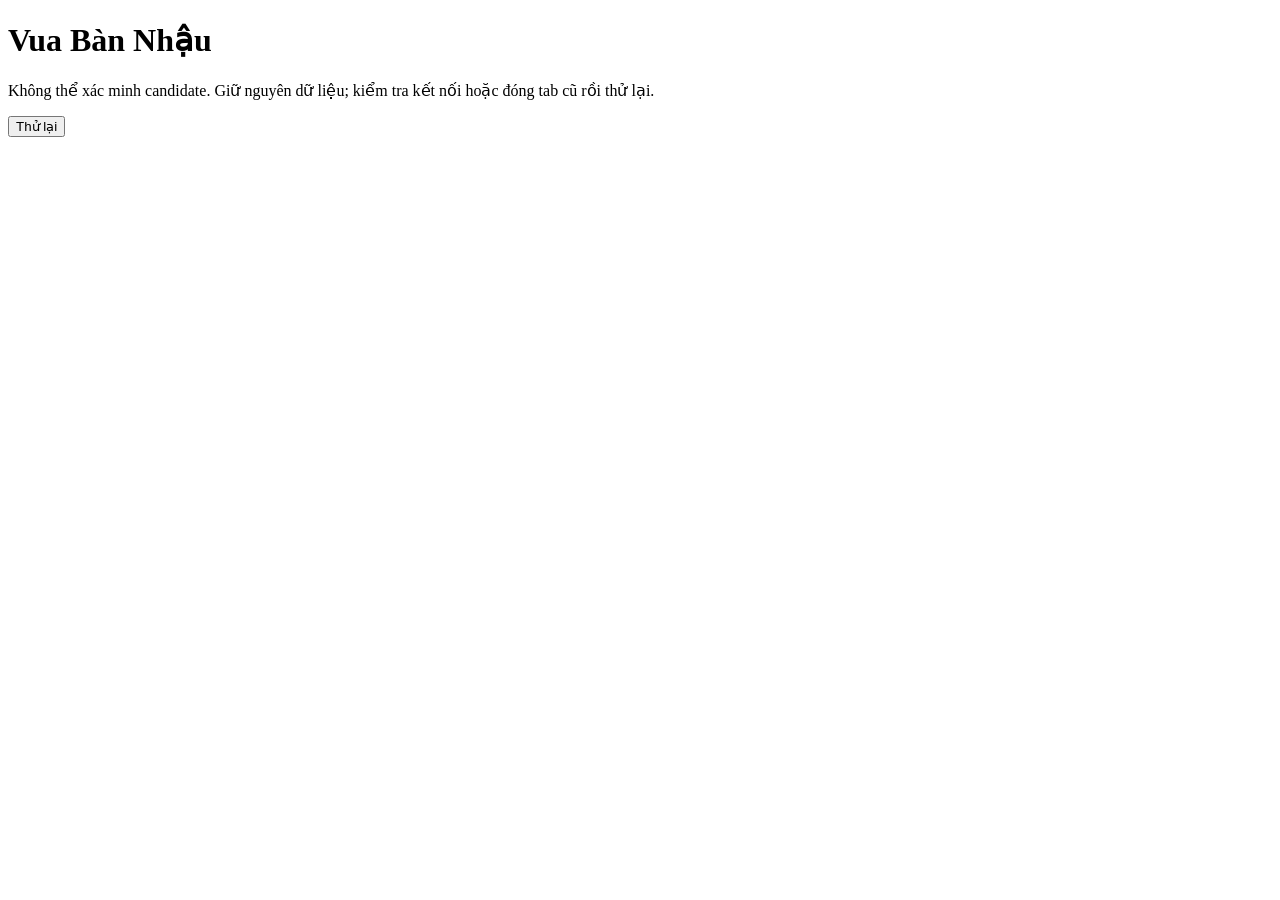
==== index.html @ a5f968cc "G3: verified isolated PWA QA preview (not stable)" ====
<!doctype html>
<html lang="vi"><head><meta charset="utf-8"><meta name="viewport" content="width=device-width, initial-scale=1"><title>Vua Bàn Nhậu — xác minh</title><link rel="icon" href="[data-uri]" type="image/svg+xml"></head>
<body><main><h1>Vua Bàn Nhậu</h1><p id="g17-status" role="status" aria-live="polite">Đang xác minh bản ứng dụng…</p><button id="g17-recover" type="button" hidden>Chuyển sang bản dự phòng đã xác minh</button><button id="g17-retry" type="button" hidden>Thử lại</button></main>
<script>
(function () {
  'use strict';
  const REVISION = "5fee2d94af926f47b77223e1aa054dde1a5ebb7bbf7aeee0ca7ecbfa71ac7e55";
  const MANIFEST_SHA = "7aa0af14562517a08da804b8145dbba6759316a2dd03d752f603882ada5ce8b7";
  const BUILD_MODE = "ISOLATED_CANDIDATE";
  const BUILD_LABEL = "ISOLATED CANDIDATE — NOT RELEASE APPROVED";
  const BUILD_IDENTITY_SHA = "3f05d32ba831fc6decf8f919c144cb44590b0c54398d6739876765a9290d9770";
  const SOURCE_LABEL = 'UNFROZEN DEVELOPMENT FIXTURE — NOT RELEASE SOURCE';
  const status = document.getElementById('g17-status');
  const retry = document.getElementById('g17-retry');
  const recover = document.getElementById('g17-recover');
  const recoveryMode = new URL(location.href).searchParams.get('g17') === 'recover';
  function hex(buffer) { return Array.from(new Uint8Array(buffer), x => x.toString(16).padStart(2, '0')).join(''); }
  async function bounded(promise, ms, label) {
    let timer;
    try { return await Promise.race([promise, new Promise((_, reject) => { timer = setTimeout(() => reject(new Error(label || 'timeout')), ms); })]); }
    finally { clearTimeout(timer); }
  }
  function ask(worker, data) {
    return bounded(new Promise((resolve, reject) => {
      const channel = new MessageChannel();
      const timer = setTimeout(() => { channel.port1.close(); reject(new Error('worker protocol timeout')); }, 2500);
      channel.port1.onmessage = event => { clearTimeout(timer); channel.port1.close(); resolve(event.data); };
      try { worker.postMessage(data, [channel.port2]); }
      catch (error) { clearTimeout(timer); channel.port1.close(); reject(error); }
    }), 3000, 'worker protocol timeout');
  }
  function identityPayload(sourceWitness) {
    return { schema: 1, mode: BUILD_MODE, label: BUILD_LABEL, sourceWitness, releaseApproved: false };
  }
  async function verifyManifest() {
    const response = await bounded(fetch('/m/' + REVISION + '.json', { cache: 'no-store' }), 8000, 'manifest timeout');
    if (!response.ok || response.headers.get('content-type')?.split(';')[0].trim() !== 'application/json') throw new Error('manifest unavailable or wrong MIME');
    const bytes = await response.arrayBuffer();
    if (hex(await crypto.subtle.digest('SHA-256', bytes)) !== MANIFEST_SHA) throw new Error('manifest hash mismatch');
    const manifest = JSON.parse(new TextDecoder().decode(bytes));
    if (manifest.schema !== 1 || manifest.revision !== REVISION || manifest.sourceStatus !== SOURCE_LABEL ||
        manifest.buildMode !== BUILD_MODE || manifest.buildIdentitySha256 !== BUILD_IDENTITY_SHA ||
        manifest.buildIdentity?.schema !== 1 || manifest.buildIdentity?.mode !== BUILD_MODE ||
        manifest.buildIdentity?.label !== BUILD_LABEL || manifest.buildIdentity?.sourceWitness !== manifest.sourceWitness ||
        manifest.buildIdentity?.releaseApproved !== false || manifest.buildIdentity?.sha256 !== BUILD_IDENTITY_SHA ||
        !/^[0-9a-f]{64}$/.test(manifest.sourceWitness || '') || manifest.releaseApproved !== false) throw new Error('manifest build identity mismatch');
    const identityBytes = new TextEncoder().encode(JSON.stringify(identityPayload(manifest.sourceWitness)) + '\n');
    if (hex(await crypto.subtle.digest('SHA-256', identityBytes)) !== BUILD_IDENTITY_SHA) throw new Error('build identity witness mismatch');
    return manifest;
  }
  function matches(reply, expectedStatus) {
    return reply?.schema === 1 && reply.status === expectedStatus && reply.revision === REVISION &&
      reply.manifestSha256 === MANIFEST_SHA && reply.buildMode === BUILD_MODE &&
      reply.buildIdentitySha256 === BUILD_IDENTITY_SHA;
  }
  function hasIdentityEnvelope(reply) {
    return reply?.schema === 1 && /^[0-9a-f]{64}$/.test(reply.revision || '') &&
      /^[0-9a-f]{64}$/.test(reply.manifestSha256 || '') &&
      ['DEVELOPMENT_FIXTURE', 'ISOLATED_CANDIDATE'].includes(reply.buildMode) &&
      /^[0-9a-f]{64}$/.test(reply.buildIdentitySha256 || '') && ['ACTIVE', 'WAITING'].includes(reply.status);
  }
  function waitingState(message) {
    status.textContent = message;
    status.dataset.state = 'WAITING';
    retry.hidden = false;
  }
  function blockedState(state, message) {
    status.textContent = message;
    status.dataset.state = state;
    retry.hidden = false;
  }
  async function waitForController(ms) {
    if (navigator.serviceWorker.controller) return navigator.serviceWorker.controller;
    await bounded(new Promise(resolve => navigator.serviceWorker.addEventListener('controllerchange', resolve, { once: true })), ms, 'controller unavailable');
    return navigator.serviceWorker.controller;
  }
  async function waitForInstall(registration) {
    let worker = registration.installing;
    if (!worker) return;
    await bounded(new Promise((resolve, reject) => {
      const changed = () => {
        if (worker.state === 'installed' || worker.state === 'activated' || worker.state === 'redundant') {
          worker.removeEventListener('statechange', changed);
          resolve();
        }
      };
      worker.addEventListener('statechange', changed);
      changed();
    }), 12000, 'worker install timeout');
  }
  async function run() {
    retry.hidden = true;
    recover.hidden = true;
    status.dataset.state = 'VERIFYING';
    status.textContent = 'Đang xác minh bản ứng dụng…';
    try {
      if (!navigator.serviceWorker || !crypto.subtle) throw new Error('secure browser features unavailable');
      const manifest = await verifyManifest();
      const registration = await bounded(navigator.serviceWorker.register('/sw.js', { scope: '/' }), 10000, 'registration timeout');
      try { await bounded(registration.update(), 10000, 'update check timeout'); }
      catch (_) { /* An already-active exact witness may remain usable offline. */ }
      await waitForInstall(registration);

      const waiting = registration.waiting;
      if (waiting) {
        let proposed;
        try { proposed = await ask(waiting, { g17: 'identity' }); }
        catch (_) { blockedState('UNKNOWN_WAITING_WORKER', 'Có worker đang chờ nhưng không xác minh được danh tính. Không tải trò chơi; hãy đóng các tab cũ rồi thử lại.'); return; }
        const stillWaiting = matches(proposed, 'WAITING');
        if (!stillWaiting && !matches(proposed, 'ACTIVE')) {
          if (hasIdentityEnvelope(proposed)) {
            waitingState('Có worker cập nhật đang chờ nhưng tab này chưa có witness để xác minh revision đó. Không tải nội dung mới; hãy đóng các tab cũ và mở lại sau khi trình duyệt hoàn tất vòng đời worker.');
            status.dataset.controller = 'other-revision-not-attested';
          } else {
            blockedState('UNTRUSTED_WAITING_WORKER', 'Worker đang chờ không cung cấp danh tính hợp lệ. Không tải trò chơi.');
          }
          return;
        }
        if (stillWaiting) {
          const controller = navigator.serviceWorker.controller;
          if (controller) {
            let active = null;
            try { active = await ask(controller, { g17: 'identity' }); } catch (_) { /* legacy/unknown controller */ }
            if (!matches(active, 'ACTIVE')) {
              waitingState('Bản ứng dụng đã xác minh đang chờ. Worker cũ hoặc chưa rõ danh tính vẫn điều khiển tab; hãy đóng tất cả tab Vua Bàn Nhậu rồi mở lại. Không tự chuyển phiên bản.');
              status.dataset.controller = active?.schema === 1 ? 'other-verified-revision' : 'legacy-or-unknown';
              return;
            }
          } else {
            waitingState('Bản đã xác minh đang chờ kích hoạt. Hãy đóng tab ứng dụng khác rồi mở lại; candidate không tự chiếm quyền điều khiển.');
            status.dataset.controller = 'none';
            return;
          }
        }
      }

      let controller = navigator.serviceWorker.controller;
      if (!controller) controller = await waitForController(12000);
      if (!controller) {
        const latest = await bounded(navigator.serviceWorker.getRegistration('/'), 3000, 'registration lookup timeout');
        if (latest?.waiting) waitingState('Candidate đang chờ browser lifecycle. Đóng tab ứng dụng khác rồi mở lại; không có forced activation.');
        else blockedState('NO_CONTROLLER', 'Chưa có worker điều khiển tab. Không tải trò chơi; thử lại sau khi kết nối ổn định.');
        return;
      }
      let active;
      try { active = await ask(controller, { g17: 'identity' }); }
      catch (_) {
        blockedState('LEGACY_OR_UNKNOWN_CONTROLLER', 'Worker hiện tại không cung cấp danh tính G17 hợp lệ. Không tải trò chơi. Hãy đóng các tab ứng dụng cũ rồi mở lại; nếu trạng thái còn lặp lại, cần phương án chuyển tiếp được duyệt riêng.');
        return;
      }
      if (!matches(active, 'ACTIVE')) {
        if (active?.schema === 1 && /^[0-9a-f]{64}$/.test(active.revision || '')) {
          blockedState('OTHER_VERIFIED_REVISION', 'Một revision G17 khác đang hoạt động. Không tự chuyển hoặc reload để tránh trộn tài nguyên.');
        } else {
          blockedState('LEGACY_OR_UNKNOWN_CONTROLLER', 'Worker hiện tại không được xác minh. Không tải trò chơi và không thay đổi dữ liệu.');
        }
        return;
      }
      if (recoveryMode) {
        const witness = await ask(controller, { g17: 'verify-recovery' });
        if (witness?.status !== 'VERIFIED_RECOVERY' || !/^[0-9a-f]{64}$/.test(witness.revision || '') || !/^[0-9a-f]{64}$/.test(witness.manifestSha256 || '')) throw new Error('verified previous revision unavailable');
        status.textContent = 'Bản hiện tại cần kiểm tra. Bản dự phòng đã xác minh sẵn sàng; chỉ chuyển khi bạn chọn.';
        status.dataset.state = 'RECOVERY_READY';
        recover.hidden = false;
        recover.onclick = async () => {
          const fresh = await ask(navigator.serviceWorker.controller, { g17: 'verify-recovery', revision: witness.revision });
          if (fresh?.status !== 'VERIFIED_RECOVERY' || fresh.revision !== witness.revision || fresh.manifestSha256 !== witness.manifestSha256) { status.textContent = 'Bản dự phòng không còn hợp lệ.'; recover.hidden = true; return; }
          sessionStorage.setItem('g17-verified:' + fresh.revision, fresh.manifestSha256);
          sessionStorage.setItem('g17-build-mode:' + fresh.revision, fresh.buildMode);
          sessionStorage.setItem('g17-build-identity:' + fresh.revision, fresh.buildIdentitySha256);
          sessionStorage.setItem('g17-recovery:' + fresh.revision, fresh.manifestSha256);
          location.assign('/r/' + fresh.revision + '/index.html');
        };
        return;
      }
      sessionStorage.setItem('g17-verified:' + REVISION, MANIFEST_SHA);
      sessionStorage.setItem('g17-build-mode:' + REVISION, BUILD_MODE);
      sessionStorage.setItem('g17-build-identity:' + REVISION, BUILD_IDENTITY_SHA);
      location.replace('/r/' + REVISION + '/index.html');
    } catch (error) {
      blockedState('BLOCKED', 'Không thể xác minh candidate. Giữ nguyên dữ liệu; kiểm tra kết nối hoặc đóng tab cũ rồi thử lại.');
      status.dataset.error = String(error.message || error);
    }
  }
  retry.addEventListener('click', run);
  run();
}());
</script></body></html>
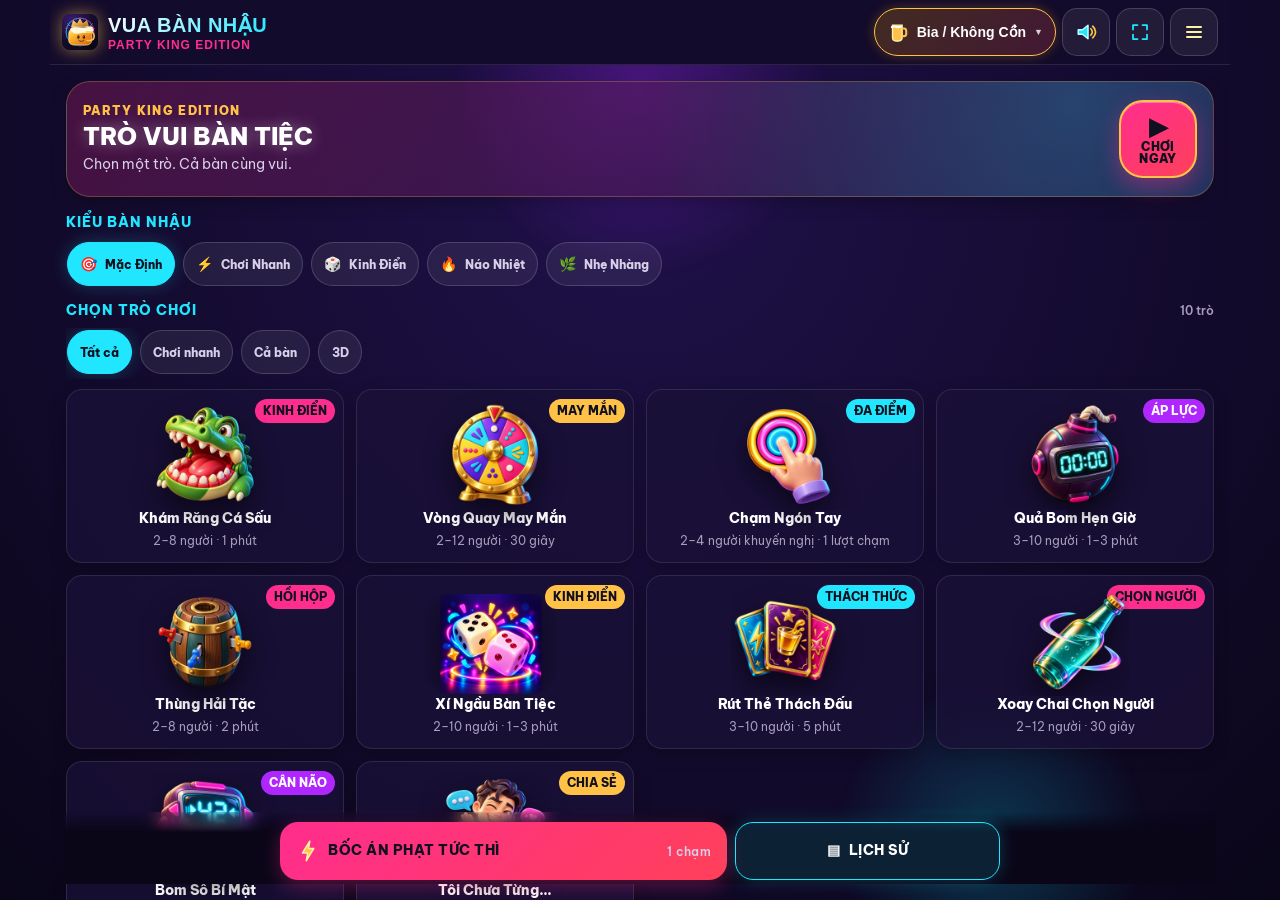
==== commit b3c93554: "Preview: canonical 78-file playable PWA, not stable" ====
--- a/index.html
+++ b/index.html
@@ -1,188 +1,873 @@
-<!doctype html>
-<html lang="vi"><head><meta charset="utf-8"><meta name="viewport" content="width=device-width, initial-scale=1"><title>Vua Bàn Nhậu — xác minh</title><link rel="icon" href="[data-uri]" type="image/svg+xml"></head>
-<body><main><h1>Vua Bàn Nhậu</h1><p id="g17-status" role="status" aria-live="polite">Đang xác minh bản ứng dụng…</p><button id="g17-recover" type="button" hidden>Chuyển sang bản dự phòng đã xác minh</button><button id="g17-retry" type="button" hidden>Thử lại</button></main>
-<script>
-(function () {
-  'use strict';
-  const REVISION = "5fee2d94af926f47b77223e1aa054dde1a5ebb7bbf7aeee0ca7ecbfa71ac7e55";
-  const MANIFEST_SHA = "7aa0af14562517a08da804b8145dbba6759316a2dd03d752f603882ada5ce8b7";
-  const BUILD_MODE = "ISOLATED_CANDIDATE";
-  const BUILD_LABEL = "ISOLATED CANDIDATE — NOT RELEASE APPROVED";
-  const BUILD_IDENTITY_SHA = "3f05d32ba831fc6decf8f919c144cb44590b0c54398d6739876765a9290d9770";
-  const SOURCE_LABEL = 'UNFROZEN DEVELOPMENT FIXTURE — NOT RELEASE SOURCE';
-  const status = document.getElementById('g17-status');
-  const retry = document.getElementById('g17-retry');
-  const recover = document.getElementById('g17-recover');
-  const recoveryMode = new URL(location.href).searchParams.get('g17') === 'recover';
-  function hex(buffer) { return Array.from(new Uint8Array(buffer), x => x.toString(16).padStart(2, '0')).join(''); }
-  async function bounded(promise, ms, label) {
-    let timer;
-    try { return await Promise.race([promise, new Promise((_, reject) => { timer = setTimeout(() => reject(new Error(label || 'timeout')), ms); })]); }
-    finally { clearTimeout(timer); }
-  }
-  function ask(worker, data) {
-    return bounded(new Promise((resolve, reject) => {
-      const channel = new MessageChannel();
-      const timer = setTimeout(() => { channel.port1.close(); reject(new Error('worker protocol timeout')); }, 2500);
-      channel.port1.onmessage = event => { clearTimeout(timer); channel.port1.close(); resolve(event.data); };
-      try { worker.postMessage(data, [channel.port2]); }
-      catch (error) { clearTimeout(timer); channel.port1.close(); reject(error); }
-    }), 3000, 'worker protocol timeout');
-  }
-  function identityPayload(sourceWitness) {
-    return { schema: 1, mode: BUILD_MODE, label: BUILD_LABEL, sourceWitness, releaseApproved: false };
-  }
-  async function verifyManifest() {
-    const response = await bounded(fetch('/m/' + REVISION + '.json', { cache: 'no-store' }), 8000, 'manifest timeout');
-    if (!response.ok || response.headers.get('content-type')?.split(';')[0].trim() !== 'application/json') throw new Error('manifest unavailable or wrong MIME');
-    const bytes = await response.arrayBuffer();
-    if (hex(await crypto.subtle.digest('SHA-256', bytes)) !== MANIFEST_SHA) throw new Error('manifest hash mismatch');
-    const manifest = JSON.parse(new TextDecoder().decode(bytes));
-    if (manifest.schema !== 1 || manifest.revision !== REVISION || manifest.sourceStatus !== SOURCE_LABEL ||
-        manifest.buildMode !== BUILD_MODE || manifest.buildIdentitySha256 !== BUILD_IDENTITY_SHA ||
-        manifest.buildIdentity?.schema !== 1 || manifest.buildIdentity?.mode !== BUILD_MODE ||
-        manifest.buildIdentity?.label !== BUILD_LABEL || manifest.buildIdentity?.sourceWitness !== manifest.sourceWitness ||
-        manifest.buildIdentity?.releaseApproved !== false || manifest.buildIdentity?.sha256 !== BUILD_IDENTITY_SHA ||
-        !/^[0-9a-f]{64}$/.test(manifest.sourceWitness || '') || manifest.releaseApproved !== false) throw new Error('manifest build identity mismatch');
-    const identityBytes = new TextEncoder().encode(JSON.stringify(identityPayload(manifest.sourceWitness)) + '\n');
-    if (hex(await crypto.subtle.digest('SHA-256', identityBytes)) !== BUILD_IDENTITY_SHA) throw new Error('build identity witness mismatch');
-    return manifest;
-  }
-  function matches(reply, expectedStatus) {
-    return reply?.schema === 1 && reply.status === expectedStatus && reply.revision === REVISION &&
-      reply.manifestSha256 === MANIFEST_SHA && reply.buildMode === BUILD_MODE &&
-      reply.buildIdentitySha256 === BUILD_IDENTITY_SHA;
-  }
-  function hasIdentityEnvelope(reply) {
-    return reply?.schema === 1 && /^[0-9a-f]{64}$/.test(reply.revision || '') &&
-      /^[0-9a-f]{64}$/.test(reply.manifestSha256 || '') &&
-      ['DEVELOPMENT_FIXTURE', 'ISOLATED_CANDIDATE'].includes(reply.buildMode) &&
-      /^[0-9a-f]{64}$/.test(reply.buildIdentitySha256 || '') && ['ACTIVE', 'WAITING'].includes(reply.status);
-  }
-  function waitingState(message) {
-    status.textContent = message;
-    status.dataset.state = 'WAITING';
-    retry.hidden = false;
-  }
-  function blockedState(state, message) {
-    status.textContent = message;
-    status.dataset.state = state;
-    retry.hidden = false;
-  }
-  async function waitForController(ms) {
-    if (navigator.serviceWorker.controller) return navigator.serviceWorker.controller;
-    await bounded(new Promise(resolve => navigator.serviceWorker.addEventListener('controllerchange', resolve, { once: true })), ms, 'controller unavailable');
-    return navigator.serviceWorker.controller;
-  }
-  async function waitForInstall(registration) {
-    let worker = registration.installing;
-    if (!worker) return;
-    await bounded(new Promise((resolve, reject) => {
-      const changed = () => {
-        if (worker.state === 'installed' || worker.state === 'activated' || worker.state === 'redundant') {
-          worker.removeEventListener('statechange', changed);
-          resolve();
-        }
-      };
-      worker.addEventListener('statechange', changed);
-      changed();
-    }), 12000, 'worker install timeout');
-  }
-  async function run() {
-    retry.hidden = true;
-    recover.hidden = true;
-    status.dataset.state = 'VERIFYING';
-    status.textContent = 'Đang xác minh bản ứng dụng…';
-    try {
-      if (!navigator.serviceWorker || !crypto.subtle) throw new Error('secure browser features unavailable');
-      const manifest = await verifyManifest();
-      const registration = await bounded(navigator.serviceWorker.register('/sw.js', { scope: '/' }), 10000, 'registration timeout');
-      try { await bounded(registration.update(), 10000, 'update check timeout'); }
-      catch (_) { /* An already-active exact witness may remain usable offline. */ }
-      await waitForInstall(registration);
+<!DOCTYPE html>
+<html lang="vi">
+<head>
+    <meta charset="UTF-8">
+    <meta name="viewport" content="width=device-width, initial-scale=1.0, maximum-scale=1.0, user-scalable=no, viewport-fit=cover">
+    <title>Vua Bàn Nhậu - Trò Vui Bàn Tiệc</title>
+    
+    <!-- PWA & Mobile Meta -->
+    <meta name="theme-color" content="#0a0618">
+    <meta name="mobile-web-app-capable" content="yes">
+    <meta name="apple-mobile-web-app-capable" content="yes">
+    <meta name="apple-mobile-web-app-status-bar-style" content="black-translucent">
+    <meta name="apple-mobile-web-app-title" content="Vua Bàn Nhậu">
+    <link rel="manifest" href="manifest.json?v=5.18.5">
+    <link rel="icon" href="assets/icons/app-icon.svg" type="image/svg+xml">
+
+    <!-- Stylesheets -->
+    <link rel="stylesheet" href="css/style.css?v=5.18.5">
+    <link rel="stylesheet" href="css/components.css?v=5.18.5">
+    <link rel="stylesheet" href="css/phase2.css?v=5.18.5">
+</head>
+<body>
+
+    <!-- Background Neon Ambient Lights -->
+    <div class="bg-glow-top"></div>
+    <div class="bg-glow-bottom"></div>
+
+    <!-- Celebration & Confetti Canvas -->
+    <canvas id="confetti-canvas"></canvas>
+
+    <!-- EPIC FX OVERLAY (Hiệu Ứng Hoành Tráng: Bom Nổ & Cá Sấu Cắn) -->
+    <div id="epic-fx-overlay" class="epic-fx-overlay">
+        <canvas id="epic-fx-canvas"></canvas>
+        <div id="epic-flash-layer" class="epic-flash-layer"></div>
+        <div id="epic-hazard-layer" class="epic-hazard-layer"></div>
+        <div id="epic-banner-container" class="epic-banner-container" role="status" aria-live="assertive"></div>
+    </div>
+
+    <div id="app-root">
+        <!-- Persistent App Bar -->
+        <header class="app-header">
+            <button class="brand-logo" onclick="window.app.navigate('home')" aria-label="Về trang chính">
+                <img class="logo-badge" src="assets/icons/app-icon.svg" alt="">
+                <div>
+                    <span class="brand-title">VUA BÀN NHẬU</span>
+                    <span class="brand-subtitle">Party King Edition</span>
+                </div>
+            </button>
+            <div class="header-actions">
+                <span id="network-status" class="network-status" role="status" aria-live="polite" aria-hidden="true"></span>
+                <button id="medium-switcher-btn" class="medium-pill-btn" onclick="window.app.openModal('medium-modal')" aria-label="Đổi vật phạt" title="Vật phạt"><svg class="ui-icon" aria-hidden="true"><use href="assets/icons/game-icons.svg#beer"></use></svg><span class="medium-label">Bia / Không cồn</span><span class="caret" aria-hidden="true">▼</span></button>
+                <button id="toggle-sound-btn" class="icon-btn" aria-label="Tắt âm thanh" aria-pressed="true" title="Âm thanh"><svg class="ui-symbol" aria-hidden="true"><use href="assets/icons/game-icons.svg#speaker-on"></use></svg></button>
+                <button id="toggle-fullscreen-btn" class="icon-btn header-fullscreen" aria-label="Toàn màn hình" aria-pressed="false" title="Toàn màn hình"><svg class="ui-symbol" aria-hidden="true"><use href="assets/icons/game-icons.svg#fullscreen-enter"></use></svg></button>
+                <button class="icon-btn header-menu-btn" onclick="window.app.openModal('settings-modal')" aria-label="Mở menu cài đặt" title="Cài đặt"><svg class="ui-symbol" aria-hidden="true"><use href="assets/icons/game-icons.svg#menu"></use></svg></button>
+            </div>
+        </header>
+
+        <!-- MAIN CONTAINER / SCREENS -->
+        <main class="main-content">
+            <!-- 1. HOME SCREEN: GAME SELECTOR -->
+            <section id="screen-home" class="game-screen active">
+                <div class="hero-banner">
+                    <div class="hero-copy">
+                        <span class="eyebrow">PARTY KING EDITION</span>
+                        <h1>TRÒ VUI BÀN TIỆC</h1>
+                        <p>Chọn một trò. Cả bàn cùng vui.</p>
+                    </div>
+                    <button class="hero-play-btn" onclick="window.app.playRandomGame()" aria-label="Chơi game ngẫu nhiên">
+                        <span class="hero-play-icon" aria-hidden="true">▶</span>
+                        <span>CHƠI NGAY</span>
+                    </button>
+                </div>
+
+                <!-- Party Session Presets: kiểu bàn nhậu (5.13.0) -->
+                <div class="party-presets-box">
+                    <div class="section-title"><span>KIỂU BÀN NHẬU</span></div>
+                    <div id="party-preset-group" class="party-preset-group" role="radiogroup" aria-label="Kiểu bàn nhậu">
+                        <button class="preset-chip" type="button" role="radio" aria-checked="false" data-preset="default"><span class="preset-chip-icon" aria-hidden="true">🎯</span>Mặc Định</button>
+                        <button class="preset-chip" type="button" role="radio" aria-checked="false" data-preset="quick"><span class="preset-chip-icon" aria-hidden="true">⚡</span>Chơi Nhanh</button>
+                        <button class="preset-chip" type="button" role="radio" aria-checked="false" data-preset="classic"><span class="preset-chip-icon" aria-hidden="true">🎲</span>Kinh Điển</button>
+                        <button class="preset-chip" type="button" role="radio" aria-checked="false" data-preset="lively"><span class="preset-chip-icon" aria-hidden="true">🔥</span>Náo Nhiệt</button>
+                        <button class="preset-chip" type="button" role="radio" aria-checked="false" data-preset="light"><span class="preset-chip-icon" aria-hidden="true">🌿</span>Nhẹ Nhàng</button>
+                        <button class="preset-chip preset-chip-custom" type="button" role="radio" aria-checked="false" data-preset="" hidden>Tùy Chỉnh</button>
+                    </div>
+                    <span id="party-preset-live" class="sr-only" role="status" aria-live="polite"></span>
+                </div>
+
+                <div class="home-toolbar">
+                    <div class="section-title"><span>CHỌN TRÒ CHƠI</span><span class="section-count" id="game-count">10 trò</span></div>
+                    <div class="game-filters" role="tablist" aria-label="Lọc trò chơi">
+                        <button class="filter-chip active" data-filter="all" role="tab" aria-selected="true">Tất cả</button>
+                        <button class="filter-chip" data-filter="quick" role="tab" aria-selected="false">Chơi nhanh</button>
+                        <button class="filter-chip" data-filter="party" role="tab" aria-selected="false">Cả bàn</button>
+                        <button class="filter-chip" data-filter="3d" role="tab" aria-selected="false">3D</button>
+                    </div>
+                </div>
+
+                <div class="games-grid">
+                    <!-- Game 1: Crocodile Dentist -->
+                    <button class="game-card" data-game="crocodile" data-tags="quick party" style="--card-accent: #28a745; --card-glow: rgba(40, 167, 69, 0.4);" onclick="window.app.navigate('crocodile')">
+                        <span class="card-tag tag-hot">Kinh Điển</span>
+                        <img class="card-icon card-art-3d" src="assets/art/crocodile-roulette-3d.webp" alt="" loading="lazy" decoding="async">
+                        <h3>Khám Răng Cá Sấu</h3>
+                        <span class="card-meta">2–8 người · 1 phút</span>
+                    </button>
+
+                    <!-- Game 2: Lucky Wheel -->
+                    <button class="game-card" data-game="wheel" data-tags="quick party" style="--card-accent: #ff007f; --card-glow: rgba(255, 0, 127, 0.4);" onclick="window.app.navigate('wheel')">
+                        <span class="card-tag tag-party">May Mắn</span>
+                        <img class="card-icon card-art-3d" src="assets/art/lucky-wheel-3d.webp" alt="" loading="lazy" decoding="async">
+                        <h3>Vòng Quay May Mắn</h3>
+                        <span class="card-meta">2–12 người · 30 giây</span>
+                    </button>
+
+                    <!-- Game 3: Finger Shock -->
+                    <button class="game-card" data-game="finger" data-tags="quick party" style="--card-accent: #00f0ff; --card-glow: rgba(0, 240, 255, 0.4);" onclick="window.app.navigate('finger')">
+                        <span class="card-tag tag-new">Đa Điểm</span>
+                        <img class="card-icon card-art-3d" src="assets/art/finger-touch-3d.webp" alt="" loading="lazy" decoding="async">
+                        <h3>Chạm Ngón Tay</h3>
+                        <span class="card-meta">2–4 người khuyến nghị · 1 lượt chạm</span>
+                    </button>
+
+                    <!-- Game 4: Bomb Rush -->
+                    <button class="game-card" data-game="bomb" data-tags="quick party" style="--card-accent: #ffae00; --card-glow: rgba(255, 174, 0, 0.4);" onclick="window.app.navigate('bomb')">
+                        <span class="card-tag tag-pro">Áp Lực</span>
+                        <img class="card-icon card-art-3d" src="assets/art/time-bomb-3d.webp" alt="" loading="lazy" decoding="async">
+                        <h3>Quả Bom Hẹn Giờ</h3>
+                        <span class="card-meta">3–10 người · 1–3 phút</span>
+                    </button>
+
+                    <!-- Game 5: Pirate Barrel Pop -->
+                    <button class="game-card" data-game="pirate" data-tags="3d party" style="--card-accent: #ff3838; --card-glow: rgba(255, 56, 56, 0.4);" onclick="window.app.navigate('pirate')">
+                        <span class="card-tag tag-hot">Hồi Hộp</span>
+                        <img class="card-icon card-art-3d" src="assets/art/pirate-barrel-3d.webp" alt="" loading="lazy" decoding="async">
+                        <h3>Thùng Hải Tặc</h3>
+                        <span class="card-meta">2–8 người · 2 phút</span>
+                    </button>
+
+                    <!-- Game 6: Party Dice 7-8-9 -->
+                    <button class="game-card" data-game="dice" data-tags="3d party" style="--card-accent: #17c0eb; --card-glow: rgba(23, 192, 235, 0.4);" onclick="window.app.navigate('dice')">
+                        <span class="card-tag tag-party">Kinh Điển</span>
+                        <img class="card-icon card-art-3d dice-card-visual" src="assets/art/dice-3d.webp" alt="" loading="lazy" decoding="async">
+                        <h3>Xí Ngầu Bàn Tiệc</h3>
+                        <span class="card-meta">2–10 người · 1–3 phút</span>
+                    </button>
+
+                    <!-- Game 7: Drinking Cards / King's Cup -->
+                    <button class="game-card" data-game="cards" data-tags="party" style="--card-accent: #7158e2; --card-glow: rgba(113, 88, 226, 0.4);" onclick="window.app.navigate('cards')">
+                        <span class="card-tag tag-new">Thách Thức</span>
+                        <img class="card-icon card-art-3d" src="assets/art/drinking-cards-3d.webp" alt="" loading="lazy" decoding="async">
+                        <h3>Rút Thẻ Thách Đấu</h3>
+                        <span class="card-meta">3–10 người · 5 phút</span>
+                    </button>
+
+                    <!-- Game 8: Spin the Bottle 3D -->
+                    <button class="game-card" data-game="bottle" data-tags="3d quick party" style="--card-accent: #2ecc71; --card-glow: rgba(46, 204, 113, 0.4);" onclick="window.app.navigate('bottle')">
+                        <span class="card-tag tag-hot">Chọn Người</span>
+                        <img class="card-icon card-art-3d" src="assets/art/spin-bottle-3d.webp" alt="" loading="lazy" decoding="async">
+                        <h3>Xoay Chai Chọn Người</h3>
+                        <span class="card-meta">2–12 người · 30 giây</span>
+                    </button>
+
+                    <!-- Game 9: Number Bomb 1-100 -->
+                    <button class="game-card" data-game="numberbomb" data-tags="quick party" style="--card-accent: #e74c3c; --card-glow: rgba(231, 76, 60, 0.4);" onclick="window.app.navigate('numberbomb')">
+                        <span class="card-tag tag-pro">Cân Não</span>
+                        <img class="card-icon card-art-3d" src="assets/art/number-bomb-3d.webp" alt="" loading="lazy" decoding="async">
+                        <h3>Bom Số Bí Mật</h3>
+                        <span class="card-meta">2–8 người · 2 phút</span>
+                    </button>
+
+                    <!-- Game 10: Never Have I Ever -->
+                    <button class="game-card" data-game="neverhave" data-tags="party" style="--card-accent: #e056fd; --card-glow: rgba(224, 86, 253, 0.4);" onclick="window.app.navigate('neverhave')">
+                        <span class="card-tag tag-party">Chia Sẻ</span>
+                        <img class="card-icon card-art-3d" src="assets/art/never-have-i-ever-3d.webp" alt="" loading="lazy" decoding="async">
+                        <h3>Tôi Chưa Từng...</h3>
+                        <span class="card-meta">3–12 người · 5 phút</span>
+                    </button>
+                </div>
+
+                <div id="games-empty-state" class="games-empty-state" hidden>
+                    <p>Không còn trò chơi nào khớp bộ lọc trong kiểu bàn nhậu hiện tại.</p>
+                </div>
+
+                <!-- Quick Random Penalty Dock -->
+                <div class="quick-penalty-box">
+                    <div class="quick-penalty-actions">
+                        <button class="neon-button primary-btn" type="button" id="quick-penalty-btn" onclick="window.app.showRandomPenalty()">
+                            <svg class="cta-icon" aria-hidden="true"><use href="assets/icons/game-icons.svg#bolt"></use></svg>
+                            <span>BỐC ÁN PHẠT TỨC THÌ</span>
+                            <span class="cta-hint">1 chạm</span>
+                        </button>
+                        <button class="neon-button history-open-btn" type="button" id="history-open-btn" aria-label="Mở lịch sử buổi nhậu">
+                            <span aria-hidden="true">▤</span>
+                            <span>LỊCH SỬ</span>
+                        </button>
+                    </div>
+                </div>
+            </section>
+
+            <!-- 2. GAME SCREEN: CROCODILE DENTIST -->
+            <section id="screen-crocodile" class="game-screen">
+                <div id="crocodile-game-container"></div>
+            </section>
+
+            <!-- 3. GAME SCREEN: LUCKY WHEEL -->
+            <section id="screen-wheel" class="game-screen">
+                <div id="wheel-game-container"></div>
+            </section>
+
+            <!-- 4. GAME SCREEN: FINGER SHOCK ROULETTE -->
+            <section id="screen-finger" class="game-screen">
+                <div id="finger-game-container"></div>
+            </section>
+
+            <!-- 5. GAME SCREEN: TICKING BOMB RUSH -->
+            <section id="screen-bomb" class="game-screen">
+                <div id="bomb-game-container"></div>
+            </section>
+
+            <!-- 6. GAME SCREEN: PIRATE BARREL POP -->
+            <section id="screen-pirate" class="game-screen">
+                <div class="game-layout pirate-stage">
+                    <div class="game-top-bar">
+                        <button class="back-btn" onclick="window.app.navigate('home')"><svg class="ui-icon" aria-hidden="true"><use href="assets/icons/game-icons.svg#back"></use></svg> Trang chính</button>
+                        <div class="croc-counter-badge" id="pirate-turn-indicator">Lượt đâm: 1</div>
+                        <div class="pirate-select-group">
+                            <div class="pirate-hole-select-box">
+                                <label for="pirate-slot-count-select">Khe:</label>
+                                <select id="pirate-slot-count-select" class="mini-select" aria-label="Số khe trên thùng">
+                                    <option value="8">8 khe</option>
+                                    <option value="12" selected>12 khe</option>
+                                    <option value="16">16 khe</option>
+                                </select>
+                            </div>
+                            <div class="trap-select-box">
+                                <label for="pirate-trap-select">Bẫy:</label>
+                                <select id="pirate-trap-select" class="mini-select">
+                                    <option value="1">1 bẫy</option>
+                                    <option value="2">2 bẫy</option>
+                                    <option value="3">3 bẫy</option>
+                                </select>
+                            </div>
+                        </div>
+                    </div>
+
+                    <div class="pirate-arena-wrapper">
+                        <div class="pirate-barrel-backdrop" aria-hidden="true"></div>
+                        <div id="pirate-character" class="pirate-character">
+                            <div class="pirate-bicorn">
+                                <svg class="hat-feather" aria-hidden="true"><use href="assets/icons/game-icons.svg#bolt"></use></svg>
+                                <div class="hat-body">
+                                    <svg class="hat-skull" aria-hidden="true"><use href="assets/icons/game-icons.svg#skull"></use></svg>
+                                </div>
+                            </div>
+                            <div class="pirate-head">
+                                <svg class="pirate-face-emoji" aria-hidden="true"><use href="assets/icons/game-icons.svg#pirate-face"></use></svg>
+                            </div>
+                            <div class="pirate-hands">
+                                <svg class="pirate-hand hand-left" aria-hidden="true"><use href="assets/icons/game-icons.svg#bolt"></use></svg>
+                                <svg class="pirate-hand hand-right" aria-hidden="true"><use href="assets/icons/game-icons.svg#bolt"></use></svg>
+                            </div>
+                        </div>
+                        <div id="pirate-barrel" class="pirate-barrel">
+                            <div class="barrel-top-rim"></div>
+                            <div class="barrel-ring top-ring"></div>
+                            <div class="barrel-wood-overlay"></div>
+                            <div class="barrel-ring bottom-ring"></div>
+                            <div id="pirate-slots-grid" class="pirate-slots-grid"></div>
+                        </div>
+                        <div class="pirate-action-legend" aria-hidden="true">
+                            <svg class="legend-icon" viewBox="0 0 64 64"><use href="assets/icons/game-icons.svg#bolt"></use></svg><span>Chọn một khe · đâm kiếm · né lò xo</span>
+                        </div>
+                        <div id="pirate-epic-badge" class="pirate-epic-badge" style="display:none;" role="status" aria-live="assertive"></div>
+                    </div>
+
+                    <div id="pirate-penalty-banner" class="pirate-penalty-banner" style="display:none;" role="status" aria-live="polite"></div>
+
+                    <div class="game-bottom-bar">
+                        <div id="pirate-status" class="game-status-text" role="status" aria-live="polite">Cẩn thận! Chọn một khe để đâm kiếm vào thùng...</div>
+                        <button id="pirate-reset-btn" class="neon-button primary-btn"><svg class="cta-icon" aria-hidden="true"><use href="assets/icons/game-icons.svg#refresh"></use></svg> LƯỢT MỚI</button>
+                    </div>
+                </div>
+            </section>
+
+            <!-- 7. GAME SCREEN: PARTY DICE 7-8-9 -->
+            <section id="screen-dice" class="game-screen">
+                <div class="game-layout dice-stage">
+                    <div class="game-top-bar">
+                        <button class="back-btn" onclick="window.app.navigate('home')"><svg class="ui-icon" aria-hidden="true"><use href="assets/icons/game-icons.svg#back"></use></svg> Trang chính</button>
+                        <div class="dice-mode-switch">
+                            <select id="dice-mode-select" class="mini-select" aria-label="Chế độ chơi xúc xắc">
+                                <option value="789">Luật 7 - 8 - 9 (Kinh điển)</option>
+                                <option value="battle">Tài Xỉu / Đua Điểm (3 Xúc Xắc)</option>
+                            </select>
+                        </div>
+                    </div>
+
+                    <div id="dice-pot-display" class="dice-pot-display"></div>
+
+                    <div class="dice-arena-wrapper">
+                        <div class="dice-hero-mark" aria-hidden="true">
+                            <img class="dice-hero-art" src="assets/art/dice-game-3d.webp" alt="">
+                            <span>LẮC ĐỂ MỞ</span>
+                        </div>
+                        <div id="dice-shaker-cup" class="dice-shaker-cup" aria-hidden="true">
+                            <div class="cup-lid"><svg class="stage-icon" aria-hidden="true"><use href="assets/icons/game-icons.svg#cup"></use></svg><span>BÁT LẮC</span><svg class="stage-icon" aria-hidden="true"><use href="assets/icons/game-icons.svg#cup"></use></svg></div>
+                        </div>
+                        <div class="dice-viewport" aria-label="Khu vực lắc xúc xắc">
+                            <canvas id="dice-webgl-canvas" aria-hidden="true"></canvas>
+                            <div id="dice-table" class="dice-table dice-css-fallback" hidden></div>
+                        </div>
+                    </div>
+
+                    <div id="dice-result-banner" class="dice-result-container" role="status" aria-live="polite">
+                        <span class="dice-hint">Bấm nút "LẮC XÍ NGẦU" để mở bát!</span>
+                    </div>
+
+                    <div id="dice-live-result" class="sr-only" role="status" aria-live="polite"></div>
+
+                    <div id="dice-rule-info" class="dice-rule-info"></div>
+
+                    <div class="game-bottom-bar">
+                        <button id="dice-roll-btn" class="neon-button primary-btn pulse-glow" type="button" aria-label="Lắc xí ngầu"><svg class="cta-icon" aria-hidden="true"><use href="assets/icons/game-icons.svg#dice"></use></svg><span class="dice-cta-label">LẮC XÍ NGẦU</span></button>
+                    </div>
+                </div>
+            </section>
+
+            <!-- 8. GAME SCREEN: DRINKING CARDS -->
+            <section id="screen-cards" class="game-screen">
+                <div class="game-layout cards-stage">
+                    <div class="game-top-bar">
+                        <button class="back-btn" onclick="window.app.navigate('home')"><svg class="ui-icon" aria-hidden="true"><use href="assets/icons/game-icons.svg#back"></use></svg> Trang chính</button>
+                        <div id="cards-left-counter" class="croc-counter-badge">Còn lại: 57 thẻ</div>
+                        <button id="card-shuffle-btn" class="action-btn-small"><svg class="ui-icon" aria-hidden="true"><use href="assets/icons/game-icons.svg#shuffle"></use></svg> Xáo Lại</button>
+                    </div>
+
+                    <div class="cards-filter-bar">
+                        <button class="card-filter-pill active" data-category="all">Tất Cả</button>
+                        <button class="card-filter-pill" data-category="drink">Án phạt</button>
+                        <button class="card-filter-pill" data-category="truth">Nói Thật</button>
+                        <button class="card-filter-pill" data-category="dare">Thách Đấu</button>
+                        <button class="card-filter-pill" data-category="king">Luật Vua</button>
+                    </div>
+
+                    <div class="phase-b-stage-badge cards-hero-mark" aria-hidden="true">
+                        <svg class="phase-b-stage-icon"><use href="assets/icons/game-icons.svg#cards"></use></svg>
+                        <span>RÚT · LẬT · CÙNG VUI</span>
+                    </div>
+
+                    <div class="card-arena-wrapper">
+                        <div id="card-3d-box" class="card-3d-box">
+                            <div class="card-inner">
+                                <div class="card-face card-back">
+                                    <div class="card-back-pattern">
+                                        <div class="card-corner tl">♠</div>
+                                        <div class="card-corner tr">♥</div>
+                                        <div class="card-corner bl">♣</div>
+                                        <div class="card-corner br">♦</div>
+                                        <div class="card-back-crest">
+                                            <svg class="card-back-crown" aria-hidden="true"><use href="assets/icons/game-icons.svg#crown"></use></svg>
+                                            <svg class="card-back-icon" aria-hidden="true"><use href="assets/icons/game-icons.svg#cup"></use></svg>
+                                        </div>
+                                        <span class="card-back-title">VUA BÀN NHẬU</span>
+                                        <span class="card-back-sub">PARTY KING EDITION</span>
+                                        <span class="card-back-tap">Chạm để rút thẻ</span>
+                                    </div>
+                                </div>
+                                <div class="card-face card-front">
+                                    <div class="card-front-header">
+                                        <div id="card-type-badge" class="card-badge badge-drink">ÁN PHẠT NHẸ</div>
+                                    </div>
+                                    <svg id="card-front-icon" class="card-big-icon" aria-hidden="true"><use href="assets/icons/game-icons.svg#penalty-drink"></use></svg>
+                                    <h3 id="card-front-title" class="card-title">Mức Nhẹ</h3>
+                                    <div class="card-desc-box">
+                                        <p id="card-front-desc" class="card-desc">Người bốc thẻ chọn thực hiện án phạt nhẹ hoặc bỏ qua.</p>
+                                    </div>
+                                    <div class="card-front-footer">
+                                        <span class="card-watermark">VUA BÀN NHẬU</span>
+                                    </div>
+                                </div>
+                            </div>
+                        </div>
+                    </div>
+
+                    <div class="game-bottom-bar">
+                        <button id="card-draw-btn" class="neon-button primary-btn pulse-glow"><svg class="cta-icon" aria-hidden="true"><use href="assets/icons/game-icons.svg#cards"></use></svg> RÚT THẺ KẾ TIẾP</button>
+                    </div>
+                </div>
+            </section>
+
+            <!-- 8. GAME SCREEN: SPIN THE BOTTLE 3D -->
+            <section id="screen-bottle" class="game-screen">
+                <div class="game-layout bottle-stage">
+                    <div class="game-top-bar">
+                        <button class="back-btn" onclick="window.app.navigate('home')"><svg class="ui-icon" aria-hidden="true"><use href="assets/icons/game-icons.svg#back"></use></svg> Trang chính</button>
+                        <div class="bottle-options-bar">
+                            <select id="bottle-type-select" class="mini-select" aria-label="Loại chai">
+                                <option value="beer">Chai xanh</option>
+                                <option value="whisky">Chai hổ phách</option>
+                                <option value="soju">Chai trong</option>
+                                <option value="wine">Chai vang</option>
+                            </select>
+                            <select id="bottle-mode-select" class="mini-select" aria-label="Chế độ xoay">
+                                <option value="single">Chỉ 1 người</option>
+                                <option value="duel">Đối đầu (2 người)</option>
+                            </select>
+                        </div>
+                    </div>
 
-      const waiting = registration.waiting;
-      if (waiting) {
-        let proposed;
-        try { proposed = await ask(waiting, { g17: 'identity' }); }
-        catch (_) { blockedState('UNKNOWN_WAITING_WORKER', 'Có worker đang chờ nhưng không xác minh được danh tính. Không tải trò chơi; hãy đóng các tab cũ rồi thử lại.'); return; }
-        const stillWaiting = matches(proposed, 'WAITING');
-        if (!stillWaiting && !matches(proposed, 'ACTIVE')) {
-          if (hasIdentityEnvelope(proposed)) {
-            waitingState('Có worker cập nhật đang chờ nhưng tab này chưa có witness để xác minh revision đó. Không tải nội dung mới; hãy đóng các tab cũ và mở lại sau khi trình duyệt hoàn tất vòng đời worker.');
-            status.dataset.controller = 'other-revision-not-attested';
-          } else {
-            blockedState('UNTRUSTED_WAITING_WORKER', 'Worker đang chờ không cung cấp danh tính hợp lệ. Không tải trò chơi.');
-          }
-          return;
-        }
-        if (stillWaiting) {
-          const controller = navigator.serviceWorker.controller;
-          if (controller) {
-            let active = null;
-            try { active = await ask(controller, { g17: 'identity' }); } catch (_) { /* legacy/unknown controller */ }
-            if (!matches(active, 'ACTIVE')) {
-              waitingState('Bản ứng dụng đã xác minh đang chờ. Worker cũ hoặc chưa rõ danh tính vẫn điều khiển tab; hãy đóng tất cả tab Vua Bàn Nhậu rồi mở lại. Không tự chuyển phiên bản.');
-              status.dataset.controller = active?.schema === 1 ? 'other-verified-revision' : 'legacy-or-unknown';
-              return;
-            }
-          } else {
-            waitingState('Bản đã xác minh đang chờ kích hoạt. Hãy đóng tab ứng dụng khác rồi mở lại; candidate không tự chiếm quyền điều khiển.');
-            status.dataset.controller = 'none';
-            return;
-          }
-        }
-      }
+                    <div class="bottle-arena-wrapper">
+                        <div class="phase-b-stage-badge bottle-hero-mark" aria-hidden="true">
+                            <svg class="phase-b-stage-icon"><use href="assets/icons/game-icons.svg#bottle"></use></svg>
+                            <span>GHẾ 1 · 12 GIỜ</span>
+                        </div>
+                        <div class="bottle-compass-ring"></div>
+                        <div id="bottle-seats" class="bottle-seat-ring" role="group" aria-label="Vòng số người chơi"></div>
+                        <div id="bottle-wrapper" class="bottle-touch-zone">
+                            <div id="bottle-3d" class="bottle-3d bottle-beer" aria-hidden="true"></div>
+                        </div>
+                    </div>
+
+                    <div id="bottle-result-banner" class="bottle-result-box" style="display: none;" role="status" aria-live="polite"></div>
 
-      let controller = navigator.serviceWorker.controller;
-      if (!controller) controller = await waitForController(12000);
-      if (!controller) {
-        const latest = await bounded(navigator.serviceWorker.getRegistration('/'), 3000, 'registration lookup timeout');
-        if (latest?.waiting) waitingState('Candidate đang chờ browser lifecycle. Đóng tab ứng dụng khác rồi mở lại; không có forced activation.');
-        else blockedState('NO_CONTROLLER', 'Chưa có worker điều khiển tab. Không tải trò chơi; thử lại sau khi kết nối ổn định.');
-        return;
-      }
-      let active;
-      try { active = await ask(controller, { g17: 'identity' }); }
-      catch (_) {
-        blockedState('LEGACY_OR_UNKNOWN_CONTROLLER', 'Worker hiện tại không cung cấp danh tính G17 hợp lệ. Không tải trò chơi. Hãy đóng các tab ứng dụng cũ rồi mở lại; nếu trạng thái còn lặp lại, cần phương án chuyển tiếp được duyệt riêng.');
-        return;
-      }
-      if (!matches(active, 'ACTIVE')) {
-        if (active?.schema === 1 && /^[0-9a-f]{64}$/.test(active.revision || '')) {
-          blockedState('OTHER_VERIFIED_REVISION', 'Một revision G17 khác đang hoạt động. Không tự chuyển hoặc reload để tránh trộn tài nguyên.');
-        } else {
-          blockedState('LEGACY_OR_UNKNOWN_CONTROLLER', 'Worker hiện tại không được xác minh. Không tải trò chơi và không thay đổi dữ liệu.');
-        }
-        return;
-      }
-      if (recoveryMode) {
-        const witness = await ask(controller, { g17: 'verify-recovery' });
-        if (witness?.status !== 'VERIFIED_RECOVERY' || !/^[0-9a-f]{64}$/.test(witness.revision || '') || !/^[0-9a-f]{64}$/.test(witness.manifestSha256 || '')) throw new Error('verified previous revision unavailable');
-        status.textContent = 'Bản hiện tại cần kiểm tra. Bản dự phòng đã xác minh sẵn sàng; chỉ chuyển khi bạn chọn.';
-        status.dataset.state = 'RECOVERY_READY';
-        recover.hidden = false;
-        recover.onclick = async () => {
-          const fresh = await ask(navigator.serviceWorker.controller, { g17: 'verify-recovery', revision: witness.revision });
-          if (fresh?.status !== 'VERIFIED_RECOVERY' || fresh.revision !== witness.revision || fresh.manifestSha256 !== witness.manifestSha256) { status.textContent = 'Bản dự phòng không còn hợp lệ.'; recover.hidden = true; return; }
-          sessionStorage.setItem('g17-verified:' + fresh.revision, fresh.manifestSha256);
-          sessionStorage.setItem('g17-build-mode:' + fresh.revision, fresh.buildMode);
-          sessionStorage.setItem('g17-build-identity:' + fresh.revision, fresh.buildIdentitySha256);
-          sessionStorage.setItem('g17-recovery:' + fresh.revision, fresh.manifestSha256);
-          location.assign('/r/' + fresh.revision + '/index.html');
-        };
-        return;
-      }
-      sessionStorage.setItem('g17-verified:' + REVISION, MANIFEST_SHA);
-      sessionStorage.setItem('g17-build-mode:' + REVISION, BUILD_MODE);
-      sessionStorage.setItem('g17-build-identity:' + REVISION, BUILD_IDENTITY_SHA);
-      location.replace('/r/' + REVISION + '/index.html');
-    } catch (error) {
-      blockedState('BLOCKED', 'Không thể xác minh candidate. Giữ nguyên dữ liệu; kiểm tra kết nối hoặc đóng tab cũ rồi thử lại.');
-      status.dataset.error = String(error.message || error);
-    }
-  }
-  retry.addEventListener('click', run);
-  run();
-}());
-</script></body></html>
+                    <div class="game-bottom-bar">
+                        <label class="bottle-seat-setup" for="bottle-seat-count">Số người
+                            <select id="bottle-seat-count" class="mini-select">
+                                <option value="2">2 người</option>
+                                <option value="3">3 người</option>
+                                <option value="4" selected>4 người</option>
+                                <option value="5">5 người</option>
+                                <option value="6">6 người</option>
+                                <option value="7">7 người</option>
+                                <option value="8">8 người</option>
+                                <option value="9">9 người</option>
+                                <option value="10">10 người</option>
+                                <option value="11">11 người</option>
+                                <option value="12">12 người</option>
+                            </select>
+                        </label>
+                        <div id="bottle-status" class="game-status-text" role="status" aria-live="polite">Vuốt mạnh hoặc bấm “XOAY CHAI” để chọn người.</div>
+                        <button id="bottle-spin-btn" class="neon-button primary-btn pulse-glow"><svg class="cta-icon" aria-hidden="true"><use href="assets/icons/game-icons.svg#refresh"></use></svg> XOAY CHAI NGAY</button>
+                    </div>
+                </div>
+            </section>
+
+            <!-- 9. GAME SCREEN: NUMBER BOMB (BOM SỐ BÍ MẬT 1 - 100) -->
+            <section id="screen-numberbomb" class="game-screen">
+                <div class="game-layout nbomb-stage">
+                    <div class="game-top-bar">
+                        <button class="back-btn" onclick="window.app.navigate('home')"><svg class="ui-icon" aria-hidden="true"><use href="assets/icons/game-icons.svg#back"></use></svg> Trang chính</button>
+                        <div id="nbomb-turn-badge" class="croc-counter-badge">Lượt: 1</div>
+                        <div class="nbomb-range-box">
+                            <select id="nbomb-range-select" class="mini-select" aria-label="Phạm vi số">
+                                <option value="100">1 - 100</option>
+                                <option value="50">1 - 50</option>
+                                <option value="200">1 - 200</option>
+                            </select>
+                        </div>
+                    </div>
+
+                    <div class="nbomb-arena-wrapper">
+                        <div class="phase-b-stage-badge nbomb-hero-mark" aria-hidden="true">
+                            <svg class="phase-b-stage-icon"><use href="assets/icons/game-icons.svg#bomb"></use></svg>
+                            <span>ĐOÁN HẸP DẦN · TRÁNH SỐ BÍ MẬT</span>
+                        </div>
+                        <svg id="nbomb-icon" class="nbomb-bomb-icon" aria-hidden="true"><use href="assets/icons/game-icons.svg#bomb"></use></svg>
+                        
+                        <div class="nbomb-range-display">
+                            <span class="nbomb-bound" id="nbomb-min">1</span>
+                            <span class="nbomb-divider">?</span>
+                            <span class="nbomb-bound" id="nbomb-max">100</span>
+                        </div>
+
+                        <div class="nbomb-progress-wrap">
+                            <div id="nbomb-danger-bar" class="nbomb-danger-bar"></div>
+                        </div>
+
+                        <div class="nbomb-input-box">
+                            <span class="nbomb-input-label">Số đoán:</span>
+                            <span id="nbomb-input" class="nbomb-input-value">—</span>
+                        </div>
+                    </div>
+
+                    <div id="nbomb-result-banner" class="nbomb-result-container" style="display: none;" role="status" aria-live="polite"></div>
+
+                    <!-- Virtual Numpad -->
+                    <div id="nbomb-numpad" class="nbomb-numpad-grid">
+                        <button class="numpad-btn" data-key="1">1</button>
+                        <button class="numpad-btn" data-key="2">2</button>
+                        <button class="numpad-btn" data-key="3">3</button>
+                        <button class="numpad-btn" data-key="4">4</button>
+                        <button class="numpad-btn" data-key="5">5</button>
+                        <button class="numpad-btn" data-key="6">6</button>
+                        <button class="numpad-btn" data-key="7">7</button>
+                        <button class="numpad-btn" data-key="8">8</button>
+                        <button class="numpad-btn" data-key="9">9</button>
+                        <button class="numpad-btn key-action" data-key="clear">C</button>
+                        <button class="numpad-btn" data-key="0">0</button>
+                        <button class="numpad-btn key-action" data-key="back">⌫</button>
+                        <button class="numpad-btn key-submit" data-key="enter">↵ GỬI SỐ ĐOÁN</button>
+                    </div>
+
+                    <div class="game-bottom-bar" style="margin-top: 4px;">
+                        <div id="nbomb-status" class="game-status-text" role="status" aria-live="polite">Nhập số và bấm "GỬI SỐ ĐOÁN" để thăm dò bom!</div>
+                        <button id="nbomb-reset-btn" class="neon-button primary-btn" style="display: none;"><svg class="cta-icon" aria-hidden="true"><use href="assets/icons/game-icons.svg#refresh"></use></svg> VÁN MỚI</button>
+                    </div>
+                </div>
+            </section>
+
+            <!-- 10. GAME SCREEN: NEVER HAVE I EVER (TÔI CHƯA TỪNG...) -->
+            <section id="screen-neverhave" class="game-screen">
+                <div class="game-layout never-stage">
+                    <div class="game-top-bar">
+                        <button class="back-btn" onclick="window.app.navigate('home')"><svg class="ui-icon" aria-hidden="true"><use href="assets/icons/game-icons.svg#back"></use></svg> Trang chính</button>
+                        <div id="never-counter-badge" class="croc-counter-badge">Câu: 1 / 44</div>
+                        <button id="never-shuffle-btn" class="action-btn-small"><svg class="ui-icon" aria-hidden="true"><use href="assets/icons/game-icons.svg#shuffle"></use></svg> Trộn Câu</button>
+                    </div>
+
+                    <div class="never-filter-bar">
+                        <button class="never-filter-pill active" data-category="all">Tất Cả</button>
+                        <button class="never-filter-pill" data-category="funny">Chuyện vui</button>
+                        <button class="never-filter-pill" data-category="party">Bàn tiệc</button>
+                        <button class="never-filter-pill" data-category="spicy">Hẹn hò</button>
+                        <button class="never-filter-pill" data-category="life">Đi Làm / Học</button>
+                    </div>
+
+                    <div class="never-arena-wrapper">
+                        <div class="phase-b-stage-badge never-hero-mark" aria-hidden="true">
+                            <svg class="phase-b-stage-icon"><use href="assets/icons/game-icons.svg#question"></use></svg>
+                            <span>AI ĐÃ TỪNG · CÓ THỂ CHIA SẺ</span>
+                        </div>
+                        <div id="never-card-box" class="never-card">
+                            <div id="never-cat-badge" class="never-badge badge-funny">CHUYỆN VUI</div>
+                            <div class="never-quote-icon">“</div>
+                            <p id="never-prompt-text" class="never-prompt-text">Tôi chưa từng... mang hai chiếc tất khác màu mà không nhận ra.</p>
+                            <div class="never-rule-tag">
+                                <span>Ai muốn chia sẻ có thể chọn “Đã từng”; luôn có thể bỏ qua.</span>
+                            </div>
+                        </div>
+                    </div>
+
+                    <div class="never-actions-row">
+                        <button id="never-done-btn" class="never-choice-btn btn-drank">
+                            <span>ĐÃ TỪNG</span>
+                            <small>(Chọn nếu muốn chia sẻ)</small>
+                        </button>
+                        <button id="never-no-btn" class="never-choice-btn btn-safe">
+                            <span>CHƯA TỪNG</span>
+                            <small>(Chưa trải qua điều này)</small>
+                        </button>
+                    </div>
+
+                    <div class="game-bottom-bar">
+                        <button id="never-pass-btn" class="neon-button ghost-btn never-pass-btn"><svg class="cta-icon" aria-hidden="true"><use href="assets/icons/game-icons.svg#shuffle"></use></svg> BỎ QUA</button>
+                    </div>
+                </div>
+            </section>
+        </main>
+    </div>
+
+    <div id="tutorial-toast" class="tutorial-toast" role="status" aria-live="polite" aria-hidden="true">
+        <svg class="tutorial-toast-icon" aria-hidden="true"><use href="assets/icons/game-icons.svg#question"></use></svg>
+        <span id="tutorial-toast-text"></span>
+        <button id="tutorial-toast-close" class="tutorial-toast-close" type="button" aria-label="Đóng hướng dẫn">×</button>
+    </div>
+
+    <!-- ================= MODALS ================= -->
+
+    <!-- 1. PENALTY RESULT MODAL -->
+    <div id="penalty-modal" class="modal-overlay" role="dialog" aria-modal="true" aria-labelledby="penalty-title" aria-hidden="true">
+        <div class="modal-content" tabindex="-1">
+            <div class="modal-header">
+                <h3 id="penalty-title">Kết quả</h3>
+                <button class="close-modal-btn" type="button" aria-label="Đóng án phạt" onclick="window.app.closePenaltyModal()">✕</button>
+            </div>
+            <div class="penalty-modal-body">
+                <svg id="penalty-icon" class="penalty-icon-bounce" aria-hidden="true"><use href="assets/icons/game-icons.svg#penalty-drink"></use></svg>
+                <div id="penalty-sub" class="game-subtitle">Kết quả lượt này:</div>
+                <div id="penalty-badge" class="penalty-badge badge-drink">Án phạt nhẹ</div>
+                <div id="penalty-text" class="penalty-text-highlight">Bạn có thể thực hiện hoặc bỏ qua.</div>
+            </div>
+            <div id="penalty-actions" class="modal-actions-box">
+                <button class="neon-button primary-btn" onclick="window.app.closePenaltyModal()">
+                    TIẾP TỤC
+                </button>
+            </div>
+        </div>
+    </div>
+
+    <!-- 2. PENALTY SETTINGS & MANAGER MODAL -->
+    <div id="settings-modal" class="modal-overlay" role="dialog" aria-modal="true" aria-labelledby="settings-modal-title" aria-hidden="true">
+        <div class="modal-content" tabindex="-1">
+            <div class="modal-header">
+                <h3 id="settings-modal-title"><svg class="ui-icon" aria-hidden="true"><use href="assets/icons/game-icons.svg#bolt"></use></svg> Quản lý án phạt</h3>
+                <button class="close-modal-btn" type="button" aria-label="Đóng quản lý án phạt" onclick="window.app.closeModal('settings-modal')">✕</button>
+            </div>
+            
+            <p class="game-subtitle modal-intro">Thêm án phạt riêng hoặc chọn thể loại phù hợp với bàn tiệc.</p>
+
+            <div class="phase-d-preference" role="group" aria-label="Tùy chọn trải nghiệm">
+                <div class="phase-d-preference-copy">
+                    <svg class="ui-icon" aria-hidden="true"><use href="assets/icons/game-icons.svg#bolt"></use></svg>
+                    <span>
+                        <strong>Rung phản hồi</strong>
+                        <small id="haptics-toggle-description">Rung nhẹ khi chạm, rung mạnh khi có biến.</small>
+                    </span>
+                </div>
+                <button id="toggle-haptics-btn" class="phase-d-toggle" type="button" aria-pressed="true" aria-label="Tắt rung phản hồi">
+                    <span class="phase-d-toggle-track" aria-hidden="true"><span class="phase-d-toggle-thumb"></span></span>
+                    <span id="haptics-toggle-label">Bật</span>
+                </button>
+            </div>
+            
+            <!-- Category Filters -->
+            <div class="settings-category-group">
+                <label class="touch-target-label touch-target-label-inline settings-filter-chip">
+                    <input type="checkbox" data-penalty-category="drink" checked onchange="if (!window.penaltyManager.toggleCategory('drink')) window.app.syncPenaltyFilterInputs()"> <svg class="ui-icon" aria-hidden="true"><use href="assets/icons/game-icons.svg#beer"></use></svg> Mức Nhẹ
+                </label>
+                <label class="touch-target-label touch-target-label-inline settings-filter-chip">
+                    <input type="checkbox" data-penalty-category="perform" checked onchange="if (!window.penaltyManager.toggleCategory('perform')) window.app.syncPenaltyFilterInputs()"> <svg class="ui-icon" aria-hidden="true"><use href="assets/icons/game-icons.svg#penalty-perform"></use></svg> Văn Nghệ
+                </label>
+                <label class="touch-target-label touch-target-label-inline settings-filter-chip">
+                    <input type="checkbox" data-penalty-category="dare" checked onchange="if (!window.penaltyManager.toggleCategory('dare')) window.app.syncPenaltyFilterInputs()"> <svg class="ui-icon" aria-hidden="true"><use href="assets/icons/game-icons.svg#penalty-dare"></use></svg> Thách Đố
+                </label>
+            </div>
+
+            <!-- Scrollable Penalty List -->
+            <div id="penalties-editor-list" class="modal-scroll-list"></div>
+
+            <!-- Add New Penalty Form -->
+            <div class="add-slice-box">
+                <select id="new-penalty-type" aria-label="Loại án phạt mới">
+                    <option value="drink">Mức nhẹ</option>
+                    <option value="perform">Hát / Nhảy</option>
+                    <option value="dare">Thách</option>
+                    <option value="safe">Thoát</option>
+                </select>
+                <input type="text" id="new-penalty-text" class="settings-grow" aria-label="Nội dung án phạt mới" aria-describedby="new-penalty-error" aria-invalid="false" placeholder="Nhập án phạt mới...">
+                <button class="add-btn" type="button" onclick="window.app.addNewCustomPenalty()">Thêm</button>
+            </div>
+            <p id="new-penalty-error" class="field-validation-message" role="status" hidden></p>
+
+            <div class="settings-reset-row">
+                <button class="action-btn-small" onclick="window.app.resetPenaltiesToDefault()"><svg class="ui-icon" aria-hidden="true"><use href="assets/icons/game-icons.svg#refresh"></use></svg> Khôi Phục Mặc Định</button>
+                <button id="penalties-opt-in-btn" class="action-btn-small" type="button" onclick="window.app.addApprovedPenaltiesAfterOptIn()" hidden>Thêm 6 án phạt mới</button>
+                <button class="action-btn-small" type="button" onclick="window.app.resetPenaltyFiltersOnly()">Khôi phục bộ lọc</button>
+            </div>
+
+            <p id="penalties-storage-status" class="field-validation-message" role="alert" hidden></p>
+
+            <div class="settings-privacy-row">
+                <div>
+                    <strong>Quyền riêng tư</strong>
+                    <p>Dữ liệu phiên chơi và tên người chơi chỉ được lưu trên thiết bị.</p>
+                </div>
+                <a class="action-btn-small settings-privacy-link" href="privacy.html">Xem chính sách</a>
+            </div>
+        </div>
+    </div>
+
+    <!-- 3. WHEEL SLICES EDITOR MODAL -->
+    <div id="wheel-editor-modal" class="modal-overlay" role="dialog" aria-modal="true" aria-labelledby="wheel-editor-modal-title" aria-hidden="true">
+        <div class="modal-content" tabindex="-1">
+            <div class="modal-header">
+                <h3 id="wheel-editor-modal-title"><svg class="ui-icon" aria-hidden="true"><use href="assets/icons/game-icons.svg#target"></use></svg> Tùy Chỉnh Ô Vòng Quay</h3>
+                <button class="close-modal-btn" type="button" aria-label="Đóng tùy chỉnh vòng quay" onclick="window.app.closeModal('wheel-editor-modal')">✕</button>
+            </div>
+            
+            <p class="game-subtitle modal-intro">Chỉnh sửa nội dung từng nan quạt trên vòng quay:</p>
+            
+            <div id="wheel-items-list" class="modal-scroll-list"></div>
+
+            <div class="add-slice-box">
+                <input type="text" id="new-slice-input" class="settings-grow" aria-label="Nội dung ô vòng quay mới" aria-describedby="wheel-slice-error" aria-invalid="false" placeholder="Thêm ô mới, ví dụ: Hát một câu">
+                <button class="add-btn" type="button" onclick="window.wheelGame.addNewSlice()">Thêm Ô</button>
+            </div>
+            <p id="wheel-slice-error" class="field-validation-message" role="status" hidden></p>
+            <div class="settings-reset-row">
+                <button class="action-btn-small" type="button" onclick="window.wheelGame.resetWheelToBase()">Khôi phục Wheel về Gốc 12</button>
+                <button class="action-btn-small" type="button" onclick="window.wheelGame.deleteSavedCustomWheel()">Xóa Wheel tùy chỉnh</button>
+            </div>
+
+        </div>
+    </div>
+
+    <!-- 4. CROCODILE SETTINGS MODAL -->
+    <div id="croc-settings-modal" class="modal-overlay" role="dialog" aria-modal="true" aria-labelledby="croc-settings-modal-title" aria-hidden="true">
+        <div class="modal-content" tabindex="-1">
+            <div class="modal-header">
+                <h3 id="croc-settings-modal-title"><svg class="ui-icon" aria-hidden="true"><use href="assets/icons/game-icons.svg#crocodile"></use></svg> Thiết Lập Khám Răng</h3>
+                <button class="close-modal-btn" type="button" aria-label="Đóng thiết lập khám răng" onclick="window.app.closeModal('croc-settings-modal')">✕</button>
+            </div>
+            
+            <div class="modal-body">
+                <!-- 1. Số lượng răng sâu -->
+                <div class="croc-setting-card">
+                    <div class="settings-row">
+                        <span class="settings-label"><svg class="ui-icon" aria-hidden="true"><use href="assets/icons/game-icons.svg#crocodile"></use></svg> Số Lượng Răng Sâu:</span>
+                        <span id="modal-bad-count-badge" class="settings-badge">1 răng</span>
+                    </div>
+                    <p class="settings-help">Càng nhiều răng sâu, lượt chơi càng bất ngờ.</p>
+                    <div id="modal-bad-teeth-selector" class="settings-selector-row"></div>
+                </div>
+
+                <!-- 2. Tổng số răng -->
+                <div class="croc-setting-card">
+                    <div class="settings-row">
+                        <span class="settings-label"><svg class="ui-icon" aria-hidden="true"><use href="assets/icons/game-icons.svg#crocodile"></use></svg> Tổng Số Răng Cá Sấu:</span>
+                        <span id="modal-total-teeth-badge" class="settings-badge">16 răng</span>
+                    </div>
+                    <p class="settings-help">Số răng chia đều cho 2 hàm (trên và dưới):</p>
+                    <div id="modal-total-teeth-selector" class="settings-selector-grid"></div>
+                </div>
+
+                <!-- 3. Luật chơi khi bị cắn -->
+                <div class="croc-setting-card">
+                    <span class="settings-label"><svg class="ui-icon" aria-hidden="true"><use href="assets/icons/game-icons.svg#bolt"></use></svg> Khi Có Người Bị Cắn:</span>
+                    <label class="touch-target-label settings-option">
+                        <input type="radio" name="croc-continue-mode" value="continue" checked onchange="window.crocodileGame.setContinueMode('continue')">
+                        <span><strong>Mở hàm chơi tiếp:</strong> Cắn xong mở lại miệng để người sau tiếp tục đến khi hết răng sâu.</span>
+                    </label>
+                    <label class="touch-target-label settings-option">
+                        <input type="radio" name="croc-continue-mode" value="end" onchange="window.crocodileGame.setContinueMode('end')">
+                        <span><strong>Cắn một lần hết ván:</strong> Người đầu tiên bị cắn sẽ kết thúc ván.</span>
+                    </label>
+                </div>
+            </div>
+
+            <button class="neon-button primary-btn" onclick="window.app.closeModal('croc-settings-modal'); window.crocodileGame.resetGame();">
+                ÁP DỤNG & CHƠI VÁN MỚI
+            </button>
+        </div>
+    </div>
+
+    <!-- 5. PENALTY MEDIUM MODAL (Chọn Vật Phạt Toàn App) -->
+    <div id="medium-modal" class="modal-overlay" role="dialog" aria-modal="true" aria-labelledby="medium-modal-title" aria-hidden="true">
+        <div class="modal-content" tabindex="-1">
+            <div class="modal-header">
+                <h3 id="medium-modal-title"><svg class="ui-icon" aria-hidden="true"><use href="assets/icons/game-icons.svg#refresh"></use></svg> Chọn vật phạt</h3>
+                <button class="close-modal-btn" type="button" aria-label="Đóng tùy chọn vật phạt" onclick="window.app.closeModal('medium-modal')">✕</button>
+            </div>
+
+            <p class="game-subtitle modal-intro">Vật phạt áp dụng cho các trò hỗ trợ và luôn có thể được bỏ qua.</p>
+
+            <!-- Preset Medium Buttons Grid -->
+            <div id="medium-presets-grid" class="medium-presets-grid"></div>
+
+            <hr class="modal-divider">
+
+            <!-- Custom Medium Form -->
+            <div class="custom-medium-box">
+                <span class="custom-medium-label"><svg class="ui-icon" aria-hidden="true"><use href="assets/icons/game-icons.svg#pencil"></use></svg> Hoặc tự nhập hoạt động khác:</span>
+                <div class="custom-medium-fields">
+                    <input type="text" id="custom-medium-name" aria-label="Tên hoạt động tùy chọn" aria-describedby="custom-medium-error" aria-invalid="false" placeholder="Tên hoạt động, ví dụ: Đố nhanh">
+                    <input type="text" id="custom-medium-unit" aria-label="Đơn vị hoạt động tùy chọn" aria-describedby="custom-medium-error" aria-invalid="false" placeholder="Đơn vị, ví dụ: câu">
+                </div>
+                <p id="custom-medium-error" class="field-validation-message" role="status" hidden></p>
+                <button class="neon-button primary-btn" type="button" onclick="window.app.applyCustomMedium()">
+                    ÁP DỤNG HOẠT ĐỘNG NÀY
+                </button>
+            </div>
+        </div>
+    </div>
+
+    <!-- 6. PARTY SESSION MODAL -->
+    <div id="session-history-modal" class="modal-overlay session-history-modal" role="dialog" aria-modal="true" aria-labelledby="session-history-title" aria-hidden="true">
+        <div class="modal-content session-history-modal-content" tabindex="-1">
+            <div class="modal-header">
+                <h3 id="session-history-title">BUỔI NHẬU</h3>
+                <button id="session-history-close" class="close-modal-btn" type="button" aria-label="Đóng buổi nhậu">✕</button>
+            </div>
+
+            <div class="session-view-tabs" role="tablist" aria-label="Nội dung buổi nhậu">
+                <button id="session-history-tab" class="session-view-tab is-active" type="button" role="tab" aria-selected="true" aria-controls="session-history-panel" tabindex="0">LỊCH SỬ</button>
+                <button id="session-players-tab" class="session-view-tab" type="button" role="tab" aria-selected="false" aria-controls="session-players-panel" tabindex="-1">NGƯỜI CHƠI</button>
+            </div>
+            <div id="session-dialog-status" class="sr-only" role="status" aria-live="polite" aria-atomic="true"></div>
+
+            <div class="session-dialog-body">
+                <section id="session-history-panel" class="session-view-panel" role="tabpanel" aria-labelledby="session-history-tab" aria-hidden="false">
+                    <div class="session-history-summary" aria-label="Tóm tắt lịch sử buổi nhậu">
+                        <div class="session-history-stat">
+                            <strong id="session-history-total">0</strong>
+                            <span>TỔNG LƯỢT</span>
+                        </div>
+                        <div class="session-history-stat">
+                            <strong id="session-history-penalties">0</strong>
+                            <span>ÁN PHẠT</span>
+                        </div>
+                        <div class="session-history-stat">
+                            <strong id="session-history-results">0</strong>
+                            <span>KẾT QUẢ</span>
+                        </div>
+                    </div>
+
+                    <p id="session-history-start" class="session-history-start" hidden></p>
+
+                    <div id="session-history-empty" class="session-history-empty" hidden>
+                        <strong>CHƯA CÓ LỊCH SỬ</strong>
+                        <span>Chơi một trò để bắt đầu ghi lại buổi nhậu.</span>
+                    </div>
+
+                    <div id="session-history-list" class="session-history-list" aria-label="Danh sách lịch sử buổi nhậu"></div>
+
+                    <div class="modal-actions-box session-history-actions">
+                        <button id="session-history-new" class="neon-button session-history-new-btn" type="button">PHIÊN MỚI</button>
+                    </div>
+                </section>
+
+                <section id="session-players-panel" class="session-view-panel" role="tabpanel" aria-labelledby="session-players-tab" aria-hidden="true" hidden>
+                    <p class="session-players-intro">Danh sách người chơi là tùy chọn và được giữ khi bắt đầu Phiên mới.</p>
+
+                    <form id="session-player-add-form" class="session-player-add-form" novalidate>
+                        <label for="session-player-name">Tên người chơi</label>
+                        <div class="session-player-add-row">
+                            <input id="session-player-name" class="session-player-input" type="text" autocomplete="off" aria-describedby="session-player-name-error" placeholder="Nhập tên người chơi">
+                            <button id="session-player-add" class="neon-button session-player-action-btn" type="submit">THÊM</button>
+                        </div>
+                        <p id="session-player-name-error" class="session-player-error" hidden></p>
+                        <p id="session-player-limit" class="session-player-limit" hidden>Đã đạt giới hạn 24 người chơi đang hoạt động.</p>
+                    </form>
+
+                    <div id="session-players-empty" class="session-players-empty" hidden>
+                        Danh sách người chơi đang trống.
+                    </div>
+
+                    <div id="session-player-list" class="session-player-list" aria-label="Danh sách người chơi đang hoạt động"></div>
+
+                    <section id="session-player-stats" class="session-player-stats" aria-labelledby="session-player-stats-title">
+                        <h4 id="session-player-stats-title">THỐNG KÊ NGƯỜI CHƠI</h4>
+                        <p id="session-player-stats-disclosure" class="session-player-stats-disclosure">Dựa trên lịch sử hiện tại (tối đa 200 lượt).</p>
+                        <p id="session-player-stats-coverage" class="session-player-stats-coverage" hidden></p>
+                        <div id="session-player-stats-empty" class="session-player-stats-empty" hidden>
+                            <p>Không bắt buộc. Thêm tên nếu bạn muốn xem thống kê theo người.</p>
+                            <button id="session-player-stats-add" class="neon-button session-player-stats-add" type="button">THÊM NGƯỜI CHƠI</button>
+                        </div>
+                        <p id="session-player-stats-unavailable" class="session-player-stats-unavailable" hidden>Chưa thể hiển thị thống kê lúc này.</p>
+                        <ul id="session-player-stats-list" class="session-player-stats-list" aria-label="Thống kê theo người chơi" hidden></ul>
+                    </section>
+                </section>
+            </div>
+        </div>
+    </div>
+
+    <!-- JavaScript Files -->
+    <script src="js/ui-assets.js?v=5.18.5"></script>
+    <script src="js/haptics.js?v=5.18.5"></script>
+    <script src="js/pwa.js?v=5.18.5"></script>
+    <script src="js/audio.js?v=5.18.5"></script>
+    <script src="js/penalty_medium.js?v=5.18.5"></script>
+    <script src="js/penalties.js?v=5.18.5"></script>
+    <script src="js/party-session.js?v=5.18.5"></script>
+    <script src="js/player-roster.js?v=5.18.5"></script>
+    <script src="js/session-history.js?v=5.18.5"></script>
+    <script src="js/session-attribution.js?v=5.18.5"></script>
+    <script src="js/session-history-ui.js?v=5.18.5"></script>
+    <script src="js/games/crocodile.js?v=5.18.5"></script>
+    <script src="js/games/wheel.js?v=5.18.5"></script>
+    <script src="js/games/finger.js?v=5.18.5"></script>
+    <script src="js/games/bomb.js?v=5.18.5"></script>
+    <script src="js/games/pirate.js?v=5.18.5"></script>
+    <script src="js/vendor/three.min.js?v=5.18.5"></script>
+    <script src="js/visuals/dice-model.js?v=5.18.5"></script>
+    <script src="js/games/dice-3d-renderer.js?v=5.18.5"></script>
+    <script src="js/games/dice.js?v=5.18.5"></script>
+    <script src="js/games/cards.js?v=5.18.5"></script>
+    <script src="js/games/bottle.js?v=5.18.5"></script>
+    <script src="js/games/numberbomb.js?v=5.18.5"></script>
+    <script src="js/games/neverhave.js?v=5.18.5"></script>
+    <script src="js/how-to-play.js?v=5.18.5"></script>
+    <script src="js/app.js?v=5.18.5"></script>
+</body>
+</html>
--- a/css/style.css
+++ b/css/style.css
@@ -0,0 +1,2224 @@
+/* ===================================================
+   VUA BÀN NHẬU - DESIGN SYSTEM & GLOBAL STYLES
+   Theme: Cyberpunk Bar Lounge & Neon Glassmorphism
+   =================================================== */
+
+@font-face {
+    font-family: 'Be Vietnam Pro';
+    src: url('../assets/fonts/be-vietnam-pro/BeVietnamPro-Regular.ttf') format('truetype');
+    font-style: normal;
+    font-weight: 400;
+    font-display: swap;
+}
+
+@font-face {
+    font-family: 'Be Vietnam Pro';
+    src: url('../assets/fonts/be-vietnam-pro/BeVietnamPro-SemiBold.ttf') format('truetype');
+    font-style: normal;
+    font-weight: 600;
+    font-display: swap;
+}
+
+@font-face {
+    font-family: 'Be Vietnam Pro';
+    src: url('../assets/fonts/be-vietnam-pro/BeVietnamPro-Bold.ttf') format('truetype');
+    font-style: normal;
+    font-weight: 700;
+    font-display: swap;
+}
+
+@font-face {
+    font-family: 'Be Vietnam Pro';
+    src: url('../assets/fonts/be-vietnam-pro/BeVietnamPro-ExtraBold.ttf') format('truetype');
+    font-style: normal;
+    font-weight: 800;
+    font-display: swap;
+}
+
+@font-face {
+    font-family: 'Be Vietnam Pro';
+    src: url('../assets/fonts/be-vietnam-pro/BeVietnamPro-Black.ttf') format('truetype');
+    font-style: normal;
+    font-weight: 900;
+    font-display: swap;
+}
+
+:root {
+    /* 8B2 semantic foundation: shared UI only; game-local palettes stay scoped. */
+    --color-bg-canvas: #0a0618;
+    --color-bg-atmosphere: #1f114a;
+    --color-surface-base: #130b2b;
+    --color-surface-raised: #20123f;
+    --color-surface-elevated: #2d1b50;
+    --color-surface-card: rgba(26, 17, 56, 0.78);
+    --color-surface-card-hover: rgba(39, 26, 85, 0.92);
+    --color-surface-overlay: rgba(8, 4, 18, 0.94);
+    --color-surface-control: rgba(255, 255, 255, 0.07);
+    --color-surface-control-hover: rgba(255, 255, 255, 0.12);
+
+    --color-text-primary: #ffffff;
+    --color-text-secondary: #d8d0e8;
+    --color-text-muted: #a79dbb;
+    --color-text-on-accent: #111020;
+
+    --color-accent-primary: #ff2d8d;
+    --color-accent-secondary: #20e7ff;
+    --color-accent-warm: #ffc247;
+    --color-success: #28c76f;
+    --color-warning: #ffb020;
+    --color-danger: #ff405a;
+    --color-info: #20e7ff;
+    --color-focus: #7debff;
+
+    --color-border-subtle: rgba(255, 255, 255, 0.1);
+    --color-border-default: rgba(255, 255, 255, 0.16);
+    --color-border-strong: rgba(255, 255, 255, 0.24);
+    --color-border-focus: rgba(125, 235, 255, 0.9);
+    --color-border-danger: rgba(255, 64, 90, 0.9);
+    --color-border-warm: rgba(255, 194, 71, 0.25);
+
+    --font-size-meta: 12px;
+    --font-size-supporting: 14px;
+    --font-size-body: 16px;
+    --font-size-section: 20px;
+    --font-size-title: 24px;
+    --font-size-display: 32px;
+    --font-weight-body: 400;
+    --font-weight-supporting: 600;
+    --font-weight-control: 800;
+    --font-weight-display: 900;
+    --line-height-tight: 1.15;
+    --line-height-control: 1.25;
+    --line-height-body: 1.5;
+
+    --space-1: 4px;
+    --space-2: 8px;
+    --space-3: 12px;
+    --space-4: 16px;
+    --space-6: 24px;
+    --space-8: 32px;
+    --radius-compact: 8px;
+    --radius-control: 12px;
+    --radius-card: 16px;
+    --radius-modal: 24px;
+    --radius-pill: 999px;
+    --shadow-surface: 0 6px 18px rgba(0, 0, 0, 0.24);
+    --shadow-elevated: 0 16px 40px rgba(0, 0, 0, 0.56);
+    --shadow-neon: 0 0 18px rgba(32, 231, 255, 0.22);
+    --focus-ring: 0 0 0 3px rgba(125, 235, 255, 0.32);
+    --control-height-default: 44px;
+    --control-height-large: 48px;
+    --motion-fast: 120ms;
+    --motion-standard: 180ms;
+    --motion-slow: 220ms;
+
+    /* Compatibility aliases still used by game-local or responsive rules. */
+    --neon-pink: #ff007f;
+    --neon-cyan: #00f0ff;
+    --neon-green: #39ff14;
+    --neon-gold: #ffb700;
+    --neon-purple: #b026ff;
+    --touch-target: var(--control-height-large);
+
+    --font-main: 'Be Vietnam Pro', -apple-system, BlinkMacSystemFont, "Segoe UI", Roboto, sans-serif;
+    --safe-bottom: env(safe-area-inset-bottom, 16px);
+}
+
+* {
+    margin: 0;
+    padding: 0;
+    box-sizing: border-box;
+    -webkit-tap-highlight-color: transparent;
+    user-select: none;
+    -webkit-user-select: none;
+}
+
+html, body {
+    width: 100%;
+    height: 100%;
+    height: 100dvh;
+    margin: 0;
+    padding: 0;
+    overflow: hidden;
+    overscroll-behavior: none;
+    -webkit-overflow-scrolling: auto;
+}
+
+body {
+    font-family: var(--font-main);
+    background: radial-gradient(circle at 50% 20%, var(--color-bg-atmosphere) 0%, var(--color-bg-canvas) 100%);
+    color: var(--color-text-primary);
+    position: relative;
+    touch-action: manipulation;
+}
+
+/* Background Atmosphere Glows */
+.bg-glow-top {
+    position: fixed;
+    top: -100px;
+    left: 50%;
+    transform: translateX(-50%);
+    width: 380px;
+    height: 380px;
+    background: radial-gradient(circle, rgba(176, 38, 255, 0.3) 0%, transparent 70%);
+    pointer-events: none;
+    z-index: 0;
+}
+
+.bg-glow-bottom {
+    position: fixed;
+    bottom: -100px;
+    right: 10%;
+    width: 320px;
+    height: 320px;
+    background: radial-gradient(circle, rgba(0, 240, 255, 0.2) 0%, transparent 70%);
+    pointer-events: none;
+    z-index: 0;
+}
+
+/* App Container */
+#app-root {
+    position: relative;
+    z-index: 1;
+    width: 100%;
+    max-width: 540px;
+    margin: 0 auto;
+    height: 100%;
+    height: 100dvh;
+    display: flex;
+    flex-direction: column;
+    overflow: hidden;
+}
+
+
+/* Confetti Canvas */
+#confetti-canvas {
+    position: fixed;
+    top: 0;
+    left: 0;
+    width: 100%;
+    height: 100%;
+    pointer-events: none;
+    z-index: 9999;
+}
+
+/* App Bar / Header */
+.app-header {
+    display: flex;
+    align-items: center;
+    justify-content: space-between;
+    padding: 14px 16px;
+    background: var(--color-surface-base);
+    border-bottom: 1px solid var(--color-border-subtle);
+    position: sticky;
+    top: 0;
+    z-index: 100;
+}
+
+.brand-logo {
+    display: flex;
+    align-items: center;
+    gap: 10px;
+}
+
+.logo-badge {
+    font-size: 26px;
+    filter: drop-shadow(0 0 10px var(--neon-gold));
+}
+
+.brand-title {
+    display: block;
+    font-size: var(--font-size-section);
+    font-weight: var(--font-weight-control);
+    background: linear-gradient(135deg, var(--color-text-primary) 0%, var(--color-accent-secondary) 100%);
+    -webkit-background-clip: text;
+    -webkit-text-fill-color: transparent;
+    letter-spacing: 0.5px;
+}
+
+.brand-subtitle {
+    font-size: var(--font-size-meta);
+    color: var(--color-accent-primary);
+    font-weight: var(--font-weight-supporting);
+    letter-spacing: 1px;
+    text-transform: uppercase;
+}
+
+.header-actions {
+    display: flex;
+    gap: 8px;
+}
+
+.icon-btn {
+    background: var(--color-surface-control);
+    border: 1px solid var(--color-border-default);
+    color: var(--color-text-primary);
+    width: var(--touch-target);
+    height: var(--touch-target);
+    flex: 0 0 var(--touch-target);
+    border-radius: var(--radius-control);
+    font-size: 16px;
+    display: flex;
+    align-items: center;
+    justify-content: center;
+    cursor: pointer;
+    transition: background var(--motion-fast) ease, border-color var(--motion-fast) ease, transform var(--motion-fast) ease;
+    touch-action: manipulation;
+    -webkit-tap-highlight-color: transparent;
+}
+
+.icon-btn:active {
+    background: var(--color-surface-control-hover);
+    transform: scale(0.95);
+    border-color: var(--color-accent-secondary);
+}
+
+/* Main Content & Full-Screen Layout Management */
+.main-content {
+    flex: 1;
+    display: flex;
+    flex-direction: column;
+    min-height: 0;
+    height: calc(100% - 58px);
+    width: 100%;
+    overflow: hidden;
+    position: relative;
+}
+
+.game-screen {
+    display: none;
+    flex: 1;
+    flex-direction: column;
+    min-height: 0;
+    height: 100%;
+    width: 100%;
+    padding: 10px 14px 16px 14px;
+    box-sizing: border-box;
+    overflow: hidden;
+    position: relative;
+    contain: content;
+}
+
+.game-screen.active {
+    display: flex;
+    flex: 1;
+    height: 100%;
+    animation: screenFastFade 0.1s ease-out;
+}
+
+@keyframes screenFastFade {
+    from { opacity: 0.6; }
+    to { opacity: 1; }
+}
+
+#screen-home {
+    padding: 16px;
+    height: 100%;
+    overflow-y: auto;
+    -webkit-overflow-scrolling: touch;
+}
+
+#screen-crocodile {
+    padding: 6px 8px 12px 8px;
+    overflow: hidden;
+}
+
+#screen-wheel {
+    padding: 6px 8px 14px 8px;
+    overflow: hidden;
+}
+
+#screen-bomb {
+    padding: 8px 12px 16px 12px;
+    overflow: hidden;
+}
+
+#screen-finger {
+    padding: 0;
+    overflow: hidden;
+}
+
+#crocodile-game-container,
+#wheel-game-container,
+#bomb-game-container,
+#finger-game-container {
+    flex: 1;
+    display: flex;
+    flex-direction: column;
+    min-height: 0;
+    height: 100%;
+    width: 100%;
+    position: relative;
+    overflow: hidden;
+}
+
+
+/* Game Header in Screens */
+.game-header {
+    display: flex;
+    align-items: center;
+    justify-content: space-between;
+    margin-bottom: 16px;
+}
+
+.overlay-header {
+    position: absolute;
+    top: 16px;
+    left: 16px;
+    right: 16px;
+    z-index: 50;
+    background: var(--color-surface-base);
+    padding: 10px 14px;
+    border-radius: var(--radius-card);
+    backdrop-filter: blur(10px);
+}
+
+.back-btn {
+    min-height: var(--control-height-default);
+    background: var(--color-surface-control);
+    border: 1px solid var(--color-border-default);
+    color: var(--color-text-secondary);
+    padding: var(--space-2) var(--space-3);
+    border-radius: var(--radius-control);
+    font-size: var(--font-size-meta);
+    font-weight: var(--font-weight-control);
+    display: flex;
+    align-items: center;
+    gap: 6px;
+    cursor: pointer;
+}
+
+.action-btn-small {
+    min-height: var(--control-height-default);
+    background: rgba(32, 231, 255, 0.12);
+    border: 1px solid var(--color-accent-secondary);
+    color: var(--color-text-primary);
+    padding: var(--space-2) var(--space-3);
+    border-radius: var(--radius-control);
+    font-size: var(--font-size-meta);
+    font-weight: var(--font-weight-control);
+    cursor: pointer;
+}
+
+.game-title-wrap {
+    text-align: center;
+    flex: 1;
+}
+
+.game-title-wrap h2 {
+    font-size: var(--font-size-section);
+    font-weight: var(--font-weight-control);
+    color: var(--color-text-primary);
+}
+
+.game-subtitle {
+    font-size: var(--font-size-meta);
+    color: var(--color-text-secondary);
+}
+
+/* ===================================================
+   HOME SCREEN - GAME SELECTION GRID
+   =================================================== */
+.hero-banner {
+    background: linear-gradient(135deg, rgba(255, 0, 127, 0.15) 0%, rgba(0, 240, 255, 0.15) 100%);
+    border: 1px solid var(--color-border-default);
+    border-radius: var(--radius-modal);
+    padding: 20px;
+    text-align: center;
+    margin-bottom: 20px;
+    box-shadow: 0 8px 24px rgba(0, 0, 0, 0.3);
+}
+
+.hero-banner h1 {
+    font-size: 22px;
+    font-weight: 900;
+    margin-bottom: 6px;
+    text-shadow: 0 0 15px rgba(255, 255, 255, 0.4);
+}
+
+.hero-banner p {
+    font-size: var(--font-size-supporting);
+    color: var(--color-text-secondary);
+}
+
+.section-title {
+    font-size: var(--font-size-supporting);
+    font-weight: var(--font-weight-control);
+    text-transform: uppercase;
+    letter-spacing: 1px;
+    color: var(--color-accent-secondary);
+    margin-bottom: 12px;
+    display: flex;
+    align-items: center;
+    gap: 8px;
+}
+
+.games-grid {
+    display: grid;
+    grid-template-columns: 1fr 1fr;
+    gap: 14px;
+    margin-bottom: 24px;
+}
+
+.game-card {
+    background: var(--color-surface-card);
+    border: 1px solid var(--color-border-subtle);
+    border-radius: var(--radius-card);
+    padding: 18px 14px;
+    display: flex;
+    flex-direction: column;
+    align-items: center;
+    text-align: center;
+    cursor: pointer;
+    transition: all 0.25s cubic-bezier(0.16, 1, 0.3, 1);
+    position: relative;
+    overflow: hidden;
+}
+
+.game-card::before {
+    content: '';
+    position: absolute;
+    top: 0;
+    left: 0;
+    right: 0;
+    height: 3px;
+    background: linear-gradient(90deg, transparent, var(--card-accent, var(--neon-pink)), transparent);
+    opacity: 0;
+    transition: opacity 0.25s;
+}
+
+.game-card:hover, .game-card:active {
+    transform: translateY(-4px);
+    background: var(--color-surface-card-hover);
+    border-color: var(--card-accent, var(--neon-pink));
+    box-shadow: 0 10px 25px rgba(0, 0, 0, 0.4), 0 0 18px var(--card-glow, rgba(255, 0, 127, 0.3));
+}
+
+.game-card:hover::before {
+    opacity: 1;
+}
+
+.card-icon {
+    font-size: 42px;
+    margin-bottom: 10px;
+    filter: drop-shadow(0 4px 10px rgba(0, 0, 0, 0.5));
+}
+
+.game-card h3 {
+    font-size: var(--font-size-body);
+    font-weight: var(--font-weight-control);
+    margin-bottom: 4px;
+}
+
+.game-card p {
+    font-size: var(--font-size-meta);
+    color: var(--color-text-muted);
+    line-height: var(--line-height-control);
+}
+
+.card-tag {
+    position: absolute;
+    top: 10px;
+    right: 10px;
+    font-size: var(--font-size-meta);
+    font-weight: var(--font-weight-control);
+    padding: 2px 8px;
+    border-radius: var(--radius-pill);
+    text-transform: uppercase;
+}
+
+.tag-hot { background: var(--color-accent-primary); color: var(--color-text-on-accent); }
+.tag-new { background: var(--color-accent-secondary); color: var(--color-text-on-accent); }
+.tag-party { background: var(--color-accent-warm); color: var(--color-text-on-accent); }
+.tag-pro { background: var(--neon-purple); color: #fff; }
+
+/* Quick Penalty Banner */
+.quick-penalty-box {
+    background: var(--color-surface-control);
+    border: 1px dashed var(--color-border-default);
+    border-radius: var(--radius-card);
+    padding: 16px;
+    text-align: center;
+    margin-top: auto;
+    margin-bottom: calc(var(--safe-bottom) + 12px);
+}
+
+.quick-penalty-box p {
+    font-size: var(--font-size-supporting);
+    color: var(--color-text-secondary);
+    margin-bottom: 10px;
+}
+
+/* Neon Buttons */
+.neon-button {
+    font-family: var(--font-main);
+    min-height: var(--control-height-default);
+    font-size: var(--font-size-supporting);
+    font-weight: var(--font-weight-control);
+    line-height: var(--line-height-control);
+    padding: var(--space-3) var(--space-6);
+    border-radius: var(--radius-pill);
+    border: none;
+    cursor: pointer;
+    display: inline-flex;
+    align-items: center;
+    justify-content: center;
+    gap: var(--space-2);
+    text-transform: uppercase;
+    letter-spacing: 0.5px;
+    transition: background var(--motion-standard) ease, border-color var(--motion-standard) ease, box-shadow var(--motion-standard) ease, transform var(--motion-fast) ease;
+    width: 100%;
+}
+
+.primary-btn {
+    background: linear-gradient(135deg, var(--color-accent-primary) 0%, var(--color-danger) 100%);
+    color: var(--color-text-on-accent);
+    box-shadow: 0 6px 20px rgba(255, 45, 141, 0.32);
+}
+
+.primary-btn:active {
+    transform: scale(0.97);
+}
+
+/* Shared variants are intentionally visual-only; 8B3 will migrate remaining controls. */
+.secondary-btn {
+    background: rgba(32, 231, 255, 0.12);
+    border: 1px solid var(--color-accent-secondary);
+    color: var(--color-text-primary);
+    box-shadow: var(--shadow-neon);
+}
+
+.ghost-btn {
+    background: transparent;
+    border: 1px solid var(--color-border-default);
+    color: var(--color-text-secondary);
+    box-shadow: none;
+}
+
+.danger-btn {
+    background: rgba(255, 64, 90, 0.14);
+    border: 1px solid var(--color-danger);
+    color: var(--color-text-primary);
+    box-shadow: 0 6px 18px rgba(255, 64, 90, 0.2);
+}
+
+.neon-button:hover:not(:disabled),
+.secondary-btn:hover:not(:disabled),
+.ghost-btn:hover:not(:disabled),
+.danger-btn:hover:not(:disabled) {
+    border-color: var(--color-focus);
+    filter: brightness(1.08);
+}
+
+.neon-button:focus-visible,
+.secondary-btn:focus-visible,
+.ghost-btn:focus-visible,
+.danger-btn:focus-visible,
+.icon-btn:focus-visible {
+    outline: 3px solid var(--color-focus);
+    outline-offset: 3px;
+    box-shadow: var(--focus-ring);
+}
+
+.neon-button:disabled,
+.secondary-btn:disabled,
+.ghost-btn:disabled,
+.danger-btn:disabled,
+.icon-btn:disabled {
+    cursor: not-allowed;
+    filter: saturate(0.45);
+    opacity: 0.55;
+    box-shadow: none;
+}
+
+.pulse-glow {
+    animation: pulseGlow 1.8s infinite;
+}
+
+@keyframes pulseGlow {
+    0%, 100% { box-shadow: 0 0 15px rgba(255, 0, 127, 0.4); }
+    50% { box-shadow: 0 0 30px rgba(255, 0, 127, 0.8), 0 0 10px #fff; }
+}
+
+/* ===================================================
+   PHASE 1 — COMMERCIAL HOME / THUMB-ZONE SYSTEM
+   =================================================== */
+.brand-logo {
+    appearance: none;
+    border: 0;
+    background: transparent;
+    color: inherit;
+    padding: 0;
+    cursor: pointer;
+    min-height: var(--touch-target);
+    text-align: left;
+}
+
+.logo-badge {
+    width: 36px;
+    height: 36px;
+    object-fit: contain;
+    filter: drop-shadow(0 0 8px rgba(255, 194, 71, .55));
+    flex: 0 0 auto;
+}
+
+.app-header {
+    padding: 8px 12px;
+    min-height: 64px;
+}
+
+.header-actions {
+    align-items: center;
+    gap: 6px;
+}
+
+.icon-btn {
+    width: var(--touch-target);
+    height: var(--touch-target);
+    flex: 0 0 var(--touch-target);
+    border-radius: 15px;
+}
+
+.ui-icon {
+    width: 22px;
+    height: 22px;
+    display: inline-block;
+    flex: 0 0 auto;
+}
+
+.ui-symbol {
+    display: inline-grid;
+    place-items: center;
+    width: 24px;
+    height: 24px;
+    font-size: 25px;
+    line-height: 1;
+    font-weight: 800;
+}
+
+.medium-pill-btn {
+    min-height: var(--touch-target);
+    padding: 6px 11px;
+    gap: 5px;
+}
+
+.medium-emoji {
+    font-size: 20px;
+    line-height: 1;
+}
+
+/* A shorter, more glanceable hero leaves more room for game choices. */
+.hero-banner {
+    display: flex;
+    align-items: center;
+    justify-content: space-between;
+    gap: var(--space-3);
+    min-height: 116px;
+    padding: 18px var(--space-4);
+    margin-bottom: var(--space-4);
+    text-align: left;
+    background:
+        radial-gradient(circle at 88% 20%, rgba(32, 231, 255, .22), transparent 42%),
+        linear-gradient(135deg, rgba(255, 45, 141, .22), rgba(36, 23, 71, .92));
+    border-color: var(--color-border-warm);
+    border-radius: var(--radius-modal);
+    box-shadow: var(--shadow-surface);
+}
+
+.hero-copy {
+    min-width: 0;
+}
+
+.hero-copy .eyebrow {
+    display: block;
+    margin-bottom: 5px;
+    color: var(--color-accent-warm);
+    font-size: var(--font-size-meta);
+    font-weight: var(--font-weight-display);
+    letter-spacing: 1.3px;
+}
+
+.hero-banner h1 {
+    margin-bottom: 4px;
+    font-size: clamp(18px, 5vw, 24px);
+    line-height: 1.1;
+}
+
+.hero-banner p {
+    font-size: var(--font-size-supporting);
+    line-height: var(--line-height-body);
+    color: var(--color-text-secondary);
+}
+
+.hero-play-btn {
+    display: inline-flex;
+    flex: 0 0 auto;
+    flex-direction: column;
+    align-items: center;
+    justify-content: center;
+    gap: 3px;
+    width: 78px;
+    height: 78px;
+    border: 2px solid var(--color-accent-warm);
+    border-radius: 24px;
+    background: linear-gradient(145deg, var(--color-accent-primary), var(--color-danger));
+    color: var(--color-text-on-accent);
+    font: var(--font-weight-display) var(--font-size-meta)/1 var(--font-main);
+    letter-spacing: .4px;
+    box-shadow: 0 8px 22px rgba(255, 45, 141, .4), inset 0 1px rgba(255,255,255,.35);
+    cursor: pointer;
+}
+
+.hero-play-btn:active {
+    transform: scale(.95);
+}
+
+.hero-play-icon {
+    font-size: 24px;
+    line-height: 1;
+}
+
+.home-toolbar {
+    margin-bottom: 10px;
+}
+
+.section-title {
+    justify-content: space-between;
+    margin-bottom: 9px;
+    font-size: 14px;
+}
+
+.section-count {
+    color: var(--color-text-muted);
+    font-size: var(--font-size-meta);
+    font-weight: var(--font-weight-supporting);
+    letter-spacing: 0;
+    text-transform: none;
+}
+
+.game-filters {
+    display: flex;
+    gap: var(--space-2);
+    overflow-x: auto;
+    padding: 2px 1px 5px;
+    scrollbar-width: none;
+}
+
+.game-filters::-webkit-scrollbar {
+    display: none;
+}
+
+.filter-chip {
+    min-width: var(--control-height-default);
+    min-height: var(--control-height-default);
+    padding: var(--space-2) var(--space-3);
+    border: 1px solid var(--color-border-default);
+    border-radius: var(--radius-pill);
+    background: var(--color-surface-control);
+    color: var(--color-text-secondary);
+    font: var(--font-weight-control) var(--font-size-meta)/var(--line-height-control) var(--font-main);
+    white-space: nowrap;
+    cursor: pointer;
+}
+
+.filter-chip.active {
+    color: var(--color-text-on-accent);
+    background: var(--color-accent-secondary);
+    border-color: var(--color-accent-secondary);
+    box-shadow: var(--shadow-neon);
+}
+
+.games-grid {
+    gap: var(--space-3);
+    margin-bottom: 92px;
+}
+
+.game-card {
+    min-height: 174px;
+    padding: var(--space-4) var(--space-3) var(--space-3);
+    border-radius: var(--radius-card);
+    background: var(--color-surface-card);
+    border-color: var(--color-border-subtle);
+    box-shadow: var(--shadow-surface);
+    appearance: none;
+    color: var(--color-text-primary);
+    font-family: var(--font-main);
+}
+
+.game-card.is-filtered-out {
+    display: none;
+}
+
+.game-card.is-preset-hidden {
+    display: none;
+}
+
+/* Visually hidden but exposed to assistive tech (live regions, dice result). */
+.sr-only {
+    position: absolute;
+    width: 1px;
+    height: 1px;
+    margin: -1px;
+    padding: 0;
+    border: 0;
+    clip: rect(0 0 0 0);
+    clip-path: inset(50%);
+    overflow: hidden;
+    white-space: nowrap;
+}
+
+/* Party Session Presets — Kiểu Bàn Nhậu selector (Home, 5.13.0).
+   Same chip language as .game-filters, but wraps instead of scrolling
+   so the five presets stay reachable on 320px portrait. */
+.party-presets-box {
+    margin-bottom: 10px;
+}
+
+.party-preset-group {
+    display: flex;
+    flex-wrap: wrap;
+    gap: var(--space-2);
+    padding: 2px 1px 5px;
+}
+
+.preset-chip {
+    min-width: 44px;
+    min-height: var(--control-height-default);
+    display: inline-flex;
+    align-items: center;
+    gap: var(--space-2);
+    padding: var(--space-2) var(--space-3);
+    border: 1px solid var(--color-border-default);
+    border-radius: var(--radius-pill);
+    background: var(--color-surface-control);
+    color: var(--color-text-secondary);
+    font: var(--font-weight-control) var(--font-size-meta)/var(--line-height-control) var(--font-main);
+    cursor: pointer;
+}
+
+/* The author display above beats the UA [hidden] rule, so restate it. */
+.preset-chip[hidden] {
+    display: none;
+}
+
+.preset-chip-icon {
+    font-size: 14px;
+    line-height: 1;
+}
+
+.preset-chip.active {
+    color: var(--color-text-on-accent);
+    background: var(--color-accent-secondary);
+    border-color: var(--color-accent-secondary);
+    box-shadow: var(--shadow-neon);
+}
+
+.preset-chip:focus-visible {
+    outline: 3px solid var(--color-focus);
+    outline-offset: 3px;
+}
+
+.games-empty-state {
+    padding: var(--space-6) var(--space-4);
+    border: 1px dashed var(--color-border-default);
+    border-radius: var(--radius-card);
+    background: var(--color-surface-control);
+    color: var(--color-text-muted);
+    font: var(--font-weight-supporting) var(--font-size-meta)/var(--line-height-body) var(--font-main);
+    text-align: center;
+    margin-bottom: 92px;
+}
+
+.game-card:focus-visible,
+.filter-chip:focus-visible,
+.hero-play-btn:focus-visible,
+.quick-penalty-box button:focus-visible {
+    outline: 3px solid var(--color-focus);
+    outline-offset: 3px;
+    box-shadow: var(--focus-ring);
+}
+
+.card-icon {
+    width: min(100%, 116px);
+    height: 86px;
+    margin: 5px 0 6px;
+    overflow: visible;
+    filter: drop-shadow(0 5px 7px rgba(0,0,0,.45));
+}
+
+.game-card h3 {
+    margin-bottom: 5px;
+    font-size: var(--font-size-supporting);
+    line-height: var(--line-height-control);
+}
+
+.card-meta {
+    color: var(--color-text-muted);
+    font-size: var(--font-size-meta);
+    line-height: var(--line-height-control);
+}
+
+.card-tag {
+    top: 9px;
+    right: 8px;
+    min-height: 24px;
+    padding: var(--space-1) var(--space-2);
+    font-size: var(--font-size-meta);
+}
+
+.quick-penalty-box {
+    position: sticky;
+    z-index: 20;
+    bottom: 0;
+    margin: 0 -2px calc(var(--safe-bottom) + 2px);
+    padding: 10px 2px 4px;
+    border: 0;
+    border-radius: 0;
+    background: linear-gradient(180deg, transparent, var(--color-bg-canvas) 28%);
+    backdrop-filter: blur(8px);
+}
+
+.quick-penalty-box .neon-button {
+    min-height: 58px;
+    padding: 12px 16px;
+    border-radius: 18px;
+}
+
+.quick-penalty-actions {
+    display: grid;
+    grid-template-columns: minmax(0, 1.35fr) minmax(112px, .8fr);
+    gap: 8px;
+    width: 100%;
+    max-width: 720px;
+    margin-inline: auto;
+}
+
+.quick-penalty-actions .neon-button {
+    min-width: 0;
+    width: 100%;
+}
+
+.history-open-btn {
+    background: rgba(32, 231, 255, 0.12);
+    color: var(--color-text-primary);
+    border: 1px solid var(--color-accent-secondary);
+    box-shadow: var(--shadow-neon);
+}
+
+.history-open-btn:hover,
+.history-open-btn:focus-visible {
+    background: rgba(32, 231, 255, .2);
+    border-color: var(--color-focus);
+}
+
+.penalty-icon-bounce {
+    display: block;
+    width: 88px;
+    height: 88px;
+    margin: 0 auto 8px;
+    overflow: visible;
+    filter: drop-shadow(0 7px 8px rgba(0,0,0,.45));
+}
+
+.cta-icon {
+    color: var(--color-accent-warm);
+    font-size: 22px;
+}
+
+.cta-hint {
+    margin-left: auto;
+    color: var(--color-text-secondary);
+    font-size: var(--font-size-meta);
+    font-weight: var(--font-weight-supporting);
+    text-transform: none;
+}
+
+@media (max-width: 380px) {
+    .app-header { padding-inline: 8px; }
+    .brand-title { font-size: 17px; letter-spacing: 0; }
+    .brand-subtitle { display: none; }
+    .medium-pill-btn { width: 48px; padding: 6px; justify-content: center; }
+    .medium-label, .medium-pill-btn .caret { display: none; }
+    .header-fullscreen { display: none; }
+    .game-card { min-height: 164px; }
+    .card-icon { height: 78px; }
+    .quick-penalty-actions { grid-template-columns: minmax(0, 1.35fr) minmax(92px, .75fr); }
+    .quick-penalty-box .neon-button { min-height: 52px; padding: 8px 10px; font-size: 12px; }
+    .quick-penalty-box .cta-hint { display: none; }
+}
+
+@media (prefers-reduced-motion: reduce) {
+    *, *::before, *::after {
+        animation-duration: .001ms !important;
+        animation-iteration-count: 1 !important;
+        scroll-behavior: auto !important;
+        transition-duration: .001ms !important;
+    }
+}
+
+/* ===================================================
+   MODAL DIALOGS
+   =================================================== */
+.modal-overlay {
+    position: fixed;
+    top: 0;
+    left: 0;
+    width: 100%;
+    height: 100%;
+    background: var(--color-surface-overlay);
+    display: flex;
+    align-items: center;
+    justify-content: center;
+    padding: var(--space-4);
+    z-index: 1000;
+    opacity: 0;
+    pointer-events: none;
+    transition: opacity var(--motion-standard) ease;
+}
+
+.modal-overlay.active {
+    opacity: 1;
+    pointer-events: auto;
+}
+
+.modal-content {
+    background: var(--color-surface-raised);
+    border: 1px solid var(--color-border-default);
+    border-radius: var(--radius-modal);
+    width: 100%;
+    max-width: 440px;
+    padding: var(--space-4);
+    box-shadow: var(--shadow-elevated), 0 0 30px rgba(255, 45, 141, 0.16);
+    transform: scale(0.95);
+    transition: transform var(--motion-standard) ease-out;
+    max-height: min(88vh, 760px);
+    max-height: min(88dvh, 760px);
+    display: flex;
+    flex-direction: column;
+    overflow-y: auto;
+    -webkit-overflow-scrolling: touch;
+    scrollbar-width: thin;
+}
+
+.modal-overlay.active .modal-content {
+    transform: scale(1);
+}
+
+.modal-header {
+    display: flex;
+    align-items: center;
+    justify-content: space-between;
+    margin-bottom: var(--space-4);
+    padding-bottom: var(--space-3);
+    border-bottom: 1px solid var(--color-border-subtle);
+}
+
+.modal-header h3 {
+    font-size: var(--font-size-section);
+    font-weight: var(--font-weight-control);
+    line-height: var(--line-height-tight);
+    color: var(--color-text-primary);
+}
+
+.close-modal-btn {
+    background: var(--color-surface-control);
+    border: 1px solid var(--color-border-default);
+    color: var(--color-text-primary);
+    width: var(--control-height-default);
+    height: var(--control-height-default);
+    border-radius: var(--radius-pill);
+    font-size: 16px;
+    cursor: pointer;
+}
+
+/* Party Session UI — one modal/focus owner for History and optional roster. */
+.session-history-modal-content {
+    max-width: 520px;
+    min-height: 0;
+    overflow: hidden;
+}
+
+.session-view-tabs {
+    display: grid;
+    grid-template-columns: repeat(2, minmax(0, 1fr));
+    gap: var(--space-2);
+    margin-bottom: var(--space-3);
+}
+
+.session-view-tab {
+    min-width: 0;
+    min-height: var(--control-height-default);
+    padding: var(--space-2) 10px;
+    border: 1px solid var(--color-border-default);
+    border-radius: var(--radius-control);
+    background: var(--color-surface-control);
+    color: var(--color-text-muted);
+    font: inherit;
+    font-size: var(--font-size-meta);
+    font-weight: var(--font-weight-control);
+    cursor: pointer;
+}
+
+.session-view-tab.is-active,
+.session-view-tab[aria-selected="true"] {
+    border-color: var(--color-accent-secondary);
+    background: rgba(0, 240, 255, .12);
+    color: var(--color-text-primary);
+}
+
+.session-view-tab:focus-visible {
+    outline: 3px solid var(--color-focus);
+    outline-offset: 2px;
+    box-shadow: var(--focus-ring);
+}
+
+.session-dialog-body {
+    flex: 1 1 auto;
+    min-height: 0;
+    padding-right: 4px;
+    overflow-x: hidden;
+    overflow-y: auto;
+    overscroll-behavior: contain;
+    scrollbar-width: thin;
+}
+
+.session-view-panel {
+    min-width: 0;
+}
+
+.session-view-panel[hidden] {
+    display: none;
+}
+
+.session-history-summary {
+    display: grid;
+    grid-template-columns: repeat(3, minmax(0, 1fr));
+    gap: var(--space-2);
+    margin-bottom: var(--space-3);
+}
+
+.session-history-stat {
+    min-width: 0;
+    padding: var(--space-3) var(--space-2);
+    border: 1px solid var(--color-border-subtle);
+    border-radius: var(--radius-card);
+    background: var(--color-surface-control);
+    text-align: center;
+}
+
+.session-history-stat strong,
+.session-history-stat span {
+    display: block;
+}
+
+.session-history-stat strong {
+    color: var(--color-accent-secondary);
+    font-size: var(--font-size-title);
+    line-height: var(--line-height-tight);
+}
+
+.session-history-stat span {
+    margin-top: var(--space-1);
+    color: var(--color-text-muted);
+    font-size: var(--font-size-meta);
+    font-weight: var(--font-weight-control);
+    letter-spacing: .35px;
+}
+
+.session-history-start {
+    margin: 0 0 var(--space-3);
+    color: var(--color-text-muted);
+    font-size: var(--font-size-meta);
+    text-align: center;
+}
+
+.session-history-empty {
+    display: flex;
+    flex-direction: column;
+    gap: var(--space-2);
+    padding: var(--space-8) var(--space-4);
+    border: 1px dashed var(--color-border-default);
+    border-radius: var(--radius-card);
+    background: var(--color-surface-control);
+    color: var(--color-text-secondary);
+    text-align: center;
+}
+
+.session-history-empty[hidden] {
+    display: none;
+}
+
+.session-history-empty strong {
+    color: var(--color-text-primary);
+    font-size: var(--font-size-body);
+}
+
+.session-history-empty span {
+    font-size: var(--font-size-supporting);
+    line-height: var(--line-height-body);
+}
+
+.session-history-list {
+    display: flex;
+    flex-direction: column;
+    min-height: 0;
+    margin-bottom: 10px;
+    padding: 2px 0;
+}
+
+.session-history-row {
+    display: flex;
+    flex: 0 0 auto;
+    flex-direction: column;
+    gap: var(--space-2);
+    padding: var(--space-3);
+    margin-bottom: var(--space-2);
+    border: 1px solid var(--color-border-subtle);
+    border-radius: var(--radius-control);
+    background: var(--color-surface-control);
+}
+
+.session-history-row:last-child {
+    margin-bottom: 0;
+}
+
+.session-history-row-label {
+    color: var(--color-text-primary);
+    font-size: var(--font-size-supporting);
+    font-weight: var(--font-weight-control);
+    line-height: var(--line-height-control);
+    overflow-wrap: anywhere;
+}
+
+.session-history-row-meta {
+    display: flex;
+    flex-wrap: wrap;
+    gap: 4px 10px;
+    color: var(--color-text-muted);
+    font-size: var(--font-size-meta);
+    line-height: var(--line-height-control);
+}
+
+.session-history-row-type {
+    color: var(--color-accent-warm);
+    font-weight: var(--font-weight-control);
+}
+
+.session-attribution-line {
+    display: flex;
+    gap: 8px;
+    align-items: center;
+    justify-content: space-between;
+    padding-top: var(--space-2);
+    border-top: 1px solid var(--color-border-subtle);
+}
+
+.session-attribution-content {
+    display: flex;
+    min-width: 0;
+    flex: 1 1 auto;
+    flex-wrap: wrap;
+    gap: 3px 5px;
+    align-items: baseline;
+    color: var(--color-text-secondary);
+    font-size: var(--font-size-meta);
+    line-height: var(--line-height-body);
+}
+
+.session-attribution-role,
+.session-attribution-name {
+    color: var(--color-text-primary);
+    font-weight: var(--font-weight-supporting);
+    overflow-wrap: anywhere;
+}
+
+.session-attribution-inactive,
+.session-attribution-guidance {
+    color: var(--color-text-muted);
+    font-size: var(--font-size-meta);
+}
+
+.session-attribution-actions,
+.session-attribution-picker-actions {
+    display: flex;
+    flex: 0 0 auto;
+    flex-wrap: wrap;
+    gap: 6px;
+}
+
+.session-attribution-actions button,
+.session-attribution-picker-actions button {
+    min-width: var(--control-height-default);
+    min-height: var(--control-height-default);
+    padding: var(--space-2) var(--space-3);
+    border: 1px solid var(--color-border-default);
+    border-radius: var(--radius-control);
+    background: var(--color-surface-control);
+    color: var(--color-text-primary);
+    font: inherit;
+    font-size: var(--font-size-meta);
+    font-weight: var(--font-weight-control);
+    cursor: pointer;
+}
+
+.session-attribution-actions button:hover,
+.session-attribution-actions button:focus-visible,
+.session-attribution-picker-actions button:hover,
+.session-attribution-picker-actions button:focus-visible {
+    border-color: var(--color-accent-secondary);
+    background: rgba(32, 231, 255, .1);
+}
+
+.session-attribution-actions button:disabled,
+.session-attribution-picker-actions button:disabled {
+    cursor: not-allowed;
+    opacity: .5;
+}
+
+.session-attribution-actions button.session-attribution-clear:hover,
+.session-attribution-actions button.session-attribution-clear:focus-visible {
+    border-color: var(--color-danger);
+    background: rgba(255, 64, 90, .12);
+}
+
+.session-attribution-picker {
+    min-width: 0;
+    margin: 3px 0 0;
+    padding: var(--space-3);
+    border: 1px solid var(--color-border-focus);
+    border-radius: var(--radius-control);
+    background: rgba(32, 231, 255, .06);
+}
+
+.session-attribution-picker-title {
+    max-width: 100%;
+    padding: 0 4px;
+    color: var(--color-text-primary);
+    font-size: var(--font-size-meta);
+    font-weight: var(--font-weight-control);
+    line-height: var(--line-height-body);
+    overflow-wrap: anywhere;
+}
+
+.session-attribution-options {
+    display: grid;
+    grid-template-columns: repeat(2, minmax(0, 1fr));
+    gap: 6px;
+    margin: 6px 0 10px;
+}
+
+.session-attribution-option {
+    display: flex;
+    min-width: 0;
+    min-height: var(--control-height-default);
+    gap: 8px;
+    align-items: center;
+    padding: 8px 9px;
+    border: 1px solid var(--color-border-default);
+    border-radius: var(--radius-control);
+    background: var(--color-surface-control);
+    color: var(--color-text-primary);
+    cursor: pointer;
+}
+
+.session-attribution-option:has(input:checked) {
+    border-color: var(--color-accent-secondary);
+    background: rgba(32, 231, 255, .12);
+}
+
+.session-attribution-option:focus-within {
+    outline: 3px solid var(--color-focus);
+    outline-offset: 2px;
+}
+
+.session-attribution-option input {
+    flex: 0 0 auto;
+    accent-color: var(--color-accent-secondary);
+}
+
+.session-attribution-option span {
+    min-width: 0;
+    font-size: var(--font-size-meta);
+    font-weight: var(--font-weight-supporting);
+    overflow-wrap: anywhere;
+}
+
+.session-attribution-option:has(input:disabled) {
+    cursor: not-allowed;
+    opacity: .55;
+}
+
+.session-attribution-picker-actions {
+    justify-content: flex-end;
+}
+
+.session-history-actions {
+    flex: 0 0 auto;
+    margin-top: auto;
+    padding-top: 2px;
+}
+
+.session-history-new-btn {
+    min-height: var(--control-height-large);
+    background: rgba(255, 64, 90, .12);
+    border: 1px solid var(--color-danger);
+    box-shadow: none;
+}
+
+.session-history-new-btn:hover,
+.session-history-new-btn:focus-visible {
+    background: rgba(255, 64, 90, .2);
+    border-color: var(--color-focus);
+}
+
+.session-players-intro {
+    margin: 0 0 var(--space-3);
+    color: var(--color-text-secondary);
+    font-size: var(--font-size-supporting);
+    line-height: var(--line-height-body);
+}
+
+.session-player-stats {
+    min-width: 0;
+    margin-top: 14px;
+    padding-top: 14px;
+    border-top: 1px solid var(--color-border-subtle);
+}
+
+.session-player-stats h4 {
+    margin: 0;
+    color: var(--color-text-primary);
+    font-size: var(--font-size-supporting);
+    font-weight: var(--font-weight-control);
+    letter-spacing: .3px;
+}
+
+.session-player-stats-disclosure,
+.session-player-stats-coverage,
+.session-player-stats-unavailable {
+    margin: 6px 0 0;
+    color: var(--color-text-muted);
+    font-size: var(--font-size-meta);
+    line-height: var(--line-height-body);
+}
+
+.session-player-stats-coverage {
+    color: var(--color-accent-warm);
+}
+
+.session-player-stats-empty {
+    margin-top: var(--space-3);
+    padding: var(--space-4);
+    border: 1px dashed var(--color-border-default);
+    border-radius: var(--radius-card);
+    background: var(--color-surface-control);
+    color: var(--color-text-secondary);
+    text-align: center;
+}
+
+.session-player-stats-empty p {
+    margin: 0 0 var(--space-3);
+    font-size: var(--font-size-supporting);
+    line-height: var(--line-height-body);
+}
+
+.session-player-stats-add {
+    min-height: var(--control-height-default);
+    padding: var(--space-2) var(--space-4);
+    font-size: var(--font-size-meta);
+    border: 1px solid var(--color-accent-secondary);
+    background: var(--color-accent-secondary);
+    color: var(--color-text-on-accent);
+    box-shadow: var(--shadow-neon);
+}
+
+.session-player-stats-list {
+    display: grid;
+    grid-template-columns: repeat(2, minmax(0, 1fr));
+    gap: var(--space-2);
+    margin: var(--space-3) 0 0;
+    padding: 0;
+    list-style: none;
+}
+
+.session-player-stat-card {
+    min-width: 0;
+    padding: var(--space-3);
+    border: 1px solid var(--color-border-subtle);
+    border-radius: var(--radius-card);
+    background: var(--color-surface-control);
+    box-shadow: var(--shadow-surface);
+}
+
+.session-player-stat-card.is-inactive {
+    border-style: dashed;
+    opacity: .72;
+}
+
+.session-player-stat-card-header {
+    display: flex;
+    min-width: 0;
+    gap: 4px 8px;
+    align-items: baseline;
+    justify-content: space-between;
+    flex-wrap: wrap;
+}
+
+.session-player-stat-name {
+    min-width: 0;
+    color: var(--color-text-primary);
+    font-size: var(--font-size-supporting);
+    overflow-wrap: anywhere;
+}
+
+.session-player-stat-inactive {
+    color: var(--color-text-muted);
+    font-size: var(--font-size-meta);
+    font-weight: var(--font-weight-supporting);
+}
+
+.session-player-stat-metrics {
+    display: grid;
+    grid-template-columns: repeat(3, minmax(0, 1fr));
+    gap: var(--space-1);
+    margin: var(--space-3) 0 0;
+}
+
+.session-player-stat-metric {
+    min-width: 0;
+    text-align: center;
+}
+
+.session-player-stat-metric dt {
+    min-height: 2.6em;
+    color: var(--color-text-muted);
+    font-size: var(--font-size-meta);
+    font-weight: var(--font-weight-control);
+    line-height: var(--line-height-control);
+}
+
+.session-player-stat-metric dd {
+    margin: 3px 0 0;
+    color: var(--color-accent-secondary);
+    font-size: var(--font-size-section);
+    font-weight: var(--font-weight-control);
+    line-height: 1;
+}
+
+.session-player-stats-coverage[hidden],
+.session-player-stats-empty[hidden],
+.session-player-stats-unavailable[hidden],
+.session-player-stats-list[hidden] {
+    display: none;
+}
+
+.session-player-add-form {
+    margin-bottom: 12px;
+    padding: var(--space-3);
+    border: 1px solid var(--color-border-subtle);
+    border-radius: var(--radius-card);
+    background: var(--color-surface-control);
+}
+
+.session-player-add-form > label,
+.session-player-rename-label {
+    display: block;
+    margin-bottom: 6px;
+    color: var(--color-text-primary);
+    font-size: var(--font-size-meta);
+    font-weight: var(--font-weight-control);
+}
+
+.session-player-add-row,
+.session-player-rename-row {
+    display: grid;
+    grid-template-columns: minmax(0, 1fr) auto;
+    gap: 8px;
+    align-items: center;
+}
+
+.session-player-input {
+    width: 100%;
+    min-width: 0;
+    min-height: var(--control-height-default);
+    padding: 9px var(--space-3);
+    border: 1px solid var(--color-border-default);
+    border-radius: var(--radius-control);
+    background: var(--color-surface-base);
+    color: var(--color-text-primary);
+    font: inherit;
+    font-size: var(--font-size-supporting);
+}
+
+.session-player-input[aria-invalid="true"] {
+    border-color: var(--color-danger);
+}
+
+.session-player-input:focus-visible {
+    outline: 3px solid var(--color-focus);
+    outline-offset: 2px;
+    box-shadow: var(--focus-ring);
+}
+
+.session-player-action-btn,
+.session-player-row button {
+    min-width: var(--control-height-default);
+    min-height: var(--control-height-default);
+}
+
+.session-player-action-btn {
+    padding: var(--space-2) var(--space-4);
+    font-size: var(--font-size-meta);
+    border: 1px solid var(--color-accent-secondary);
+    background: var(--color-accent-secondary);
+    color: var(--color-text-on-accent);
+    box-shadow: var(--shadow-neon);
+}
+
+.session-player-action-btn:disabled,
+.session-player-input:disabled {
+    cursor: not-allowed;
+    opacity: .55;
+}
+
+.session-player-error,
+.session-player-limit {
+    margin: 7px 0 0;
+    font-size: var(--font-size-meta);
+    line-height: var(--line-height-body);
+}
+
+.session-player-error {
+    color: var(--color-danger);
+}
+
+.session-player-limit {
+    color: var(--color-warning);
+}
+
+.session-player-error[hidden],
+.session-player-limit[hidden],
+.session-players-empty[hidden] {
+    display: none;
+}
+
+.session-players-empty {
+    padding: var(--space-6) var(--space-4);
+    border: 1px dashed var(--color-border-default);
+    border-radius: var(--radius-card);
+    background: var(--color-surface-control);
+    color: var(--color-text-secondary);
+    font-size: var(--font-size-supporting);
+    line-height: var(--line-height-body);
+    text-align: center;
+}
+
+.session-player-list {
+    display: flex;
+    flex-direction: column;
+    gap: var(--space-2);
+}
+
+.session-player-row {
+    min-width: 0;
+    padding: 10px 11px;
+    border: 1px solid var(--color-border-subtle);
+    border-radius: var(--radius-control);
+    background: var(--color-surface-control);
+}
+
+.session-player-row-main {
+    display: flex;
+    gap: 8px;
+    align-items: center;
+    justify-content: space-between;
+}
+
+.session-player-name {
+    min-width: 0;
+    color: var(--color-text-primary);
+    font-size: var(--font-size-supporting);
+    font-weight: var(--font-weight-control);
+    overflow-wrap: anywhere;
+}
+
+.session-player-row-actions,
+.session-player-rename-actions {
+    display: flex;
+    flex: 0 0 auto;
+    flex-wrap: wrap;
+    gap: 6px;
+}
+
+.session-player-row button {
+    padding: var(--space-2) var(--space-3);
+    border: 1px solid var(--color-border-default);
+    border-radius: var(--radius-control);
+    background: var(--color-surface-control);
+    color: var(--color-text-primary);
+    font: inherit;
+    font-size: var(--font-size-meta);
+    font-weight: var(--font-weight-control);
+    cursor: pointer;
+}
+
+.session-player-row button:hover,
+.session-player-row button:focus-visible {
+    border-color: var(--color-accent-secondary);
+    background: rgba(32, 231, 255, .1);
+}
+
+.session-player-row button.session-player-remove-btn:hover,
+.session-player-row button.session-player-remove-btn:focus-visible {
+    border-color: var(--color-danger);
+    background: rgba(255, 64, 90, .12);
+}
+
+.session-player-rename-actions {
+    margin-top: 8px;
+    justify-content: flex-end;
+}
+
+@media (max-width: 420px) {
+    .custom-medium-fields {
+        grid-template-columns: minmax(0, 1fr);
+    }
+
+    .session-player-stats-list {
+        grid-template-columns: minmax(0, 1fr);
+    }
+
+    .session-attribution-line {
+        align-items: flex-start;
+        flex-direction: column;
+    }
+
+    .session-attribution-actions {
+        width: 100%;
+    }
+
+    .session-attribution-actions button {
+        flex: 1 1 auto;
+    }
+
+    .session-attribution-options {
+        grid-template-columns: minmax(0, 1fr);
+    }
+
+    .session-player-add-row,
+    .session-player-rename-row {
+        grid-template-columns: minmax(0, 1fr);
+    }
+
+    .session-player-action-btn {
+        width: 100%;
+    }
+
+    .session-player-row-main {
+        align-items: flex-start;
+        flex-direction: column;
+    }
+
+    .session-player-row-actions {
+        width: 100%;
+    }
+
+    .session-player-row-actions button {
+        flex: 1 1 auto;
+    }
+}
+
+/* Penalty Result Popup Card */
+.penalty-modal-body {
+    text-align: center;
+    padding: var(--space-2) 0 var(--space-6);
+}
+
+.penalty-icon-bounce {
+    font-size: 64px;
+    margin-bottom: 8px;
+    animation: bounceIcon 0.8s cubic-bezier(0.175, 0.885, 0.32, 1.275);
+}
+
+@keyframes bounceIcon {
+    0% { transform: scale(0); }
+    70% { transform: scale(1.2); }
+    100% { transform: scale(1); }
+}
+
+.penalty-badge {
+    display: inline-block;
+    padding: 4px 12px;
+    border-radius: var(--radius-pill);
+    font-size: var(--font-size-meta);
+    font-weight: var(--font-weight-control);
+    text-transform: uppercase;
+    letter-spacing: 0.5px;
+    margin-bottom: 12px;
+}
+
+.badge-drink { background: rgba(255, 45, 141, 0.16); color: var(--color-accent-primary); border: 1px solid var(--color-accent-primary); }
+.badge-perform { background: rgba(32, 231, 255, 0.16); color: var(--color-accent-secondary); border: 1px solid var(--color-accent-secondary); }
+.badge-dare { background: rgba(176, 38, 255, 0.2); color: var(--neon-purple); border: 1px solid var(--neon-purple); }
+.badge-safe { background: rgba(40, 199, 111, 0.16); color: var(--color-success); border: 1px solid var(--color-success); }
+
+.penalty-text-highlight {
+    font-size: var(--font-size-section);
+    font-weight: var(--font-weight-control);
+    color: var(--color-text-primary);
+    line-height: var(--line-height-body);
+    background: var(--color-surface-control);
+    padding: var(--space-4);
+    border-radius: var(--radius-card);
+    border: 1px solid var(--color-border-subtle);
+    margin-top: var(--space-3);
+}
+
+/* Editor Lists in Modal */
+.modal-scroll-list {
+    overflow-y: auto;
+    max-height: 340px;
+    margin-bottom: 16px;
+    padding-right: 4px;
+}
+
+.editor-row, .penalty-item-row {
+    display: flex;
+    align-items: center;
+    gap: 10px;
+    background: var(--color-surface-control);
+    border: 1px solid var(--color-border-subtle);
+    border-radius: var(--radius-control);
+    padding: 10px var(--space-3);
+    margin-bottom: var(--space-2);
+}
+
+.editor-input {
+    flex: 1;
+    min-height: var(--control-height-default);
+    background: var(--color-surface-base);
+    border: 1px solid var(--color-border-default);
+    color: var(--color-text-primary);
+    padding: var(--space-2) var(--space-3);
+    border-radius: var(--radius-compact);
+    font-size: var(--font-size-supporting);
+    font-family: inherit;
+}
+
+.delete-slice-btn {
+    background: transparent;
+    border: none;
+    color: var(--color-danger);
+    font-size: 16px;
+    cursor: pointer;
+    min-width: var(--control-height-default);
+    min-height: var(--control-height-default);
+    padding: var(--space-1) var(--space-2);
+}
+
+.add-slice-box {
+    display: flex;
+    gap: var(--space-2);
+    margin-top: 10px;
+}
+
+.add-slice-box input, .add-slice-box select {
+    min-height: var(--control-height-default);
+    background: var(--color-surface-base);
+    border: 1px solid var(--color-border-default);
+    color: var(--color-text-primary);
+    padding: var(--space-2) var(--space-3);
+    border-radius: var(--radius-compact);
+    font-size: var(--font-size-supporting);
+    font-family: inherit;
+}
+
+.add-btn {
+    min-height: var(--control-height-default);
+    background: var(--color-accent-secondary);
+    color: var(--color-text-on-accent);
+    font-weight: var(--font-weight-control);
+    border: 1px solid var(--color-accent-secondary);
+    border-radius: var(--radius-control);
+    padding: var(--space-2) var(--space-3);
+    cursor: pointer;
+}
+
+.modal-intro {
+    margin: 0 0 var(--space-3);
+    color: var(--color-text-secondary);
+    font-size: var(--font-size-supporting);
+    line-height: var(--line-height-body);
+}
+
+.modal-body {
+    padding: var(--space-2) 0;
+}
+
+.settings-category-group {
+    display: flex;
+    flex-wrap: wrap;
+    gap: var(--space-2);
+    margin-bottom: var(--space-4);
+}
+
+.settings-filter-chip {
+    gap: var(--space-2);
+    padding: var(--space-2) var(--space-3);
+    border: 1px solid var(--color-border-default);
+    border-radius: var(--radius-pill);
+    background: var(--color-surface-control);
+    color: var(--color-text-secondary);
+    font-size: var(--font-size-meta);
+    font-weight: var(--font-weight-control);
+    cursor: pointer;
+}
+
+.settings-filter-chip:has(input:checked) {
+    border-color: var(--color-accent-secondary);
+    background: rgba(32, 231, 255, 0.12);
+    color: var(--color-text-primary);
+}
+
+.settings-filter-chip:focus-within {
+    outline: 3px solid var(--color-focus);
+    outline-offset: 2px;
+    box-shadow: var(--focus-ring);
+}
+
+.settings-reset-row .action-btn-small[hidden] {
+    display: none;
+}
+
+.settings-reset-row {
+    display: flex;
+    flex-wrap: wrap;
+    justify-content: center;
+    gap: var(--space-2);
+    margin-top: var(--space-3);
+    text-align: center;
+}
+
+.settings-privacy-row {
+    display: flex;
+    align-items: center;
+    justify-content: space-between;
+    gap: var(--space-3);
+    margin-top: var(--space-4);
+    padding: var(--space-3);
+    border: 1px solid var(--color-border-subtle);
+    border-radius: var(--radius-card);
+    background: var(--color-surface-control);
+}
+
+.settings-privacy-row strong {
+    color: var(--color-text-primary);
+    font-size: var(--font-size-supporting);
+}
+
+.settings-privacy-row p {
+    margin-top: var(--space-1);
+    color: var(--color-text-secondary);
+    font-size: var(--font-size-meta);
+    line-height: var(--line-height-body);
+}
+
+.settings-privacy-link {
+    flex: 0 0 auto;
+    display: inline-flex;
+    align-items: center;
+    justify-content: center;
+    text-decoration: none;
+}
+
+@media (max-width: 420px) {
+    .settings-privacy-row {
+        align-items: stretch;
+        flex-direction: column;
+    }
+
+    .settings-privacy-link {
+        width: 100%;
+    }
+}
+
+.settings-grow {
+    flex: 1 1 auto;
+    min-width: 0;
+}
+
+.croc-setting-card {
+    margin-bottom: var(--space-3);
+    padding: var(--space-3);
+    border: 1px solid var(--color-border-subtle);
+    border-radius: var(--radius-card);
+    background: var(--color-surface-control);
+}
+
+.settings-row {
+    display: flex;
+    align-items: center;
+    justify-content: space-between;
+    gap: var(--space-3);
+    margin-bottom: var(--space-2);
+}
+
+.settings-label,
+.custom-medium-label {
+    display: flex;
+    align-items: center;
+    gap: var(--space-2);
+    color: var(--color-text-primary);
+    font-size: var(--font-size-supporting);
+    font-weight: var(--font-weight-control);
+    line-height: var(--line-height-control);
+}
+
+.custom-medium-label {
+    margin-bottom: var(--space-2);
+}
+
+.settings-badge {
+    flex: 0 0 auto;
+    padding: var(--space-1) var(--space-3);
+    border: 1px solid var(--color-border-default);
+    border-radius: var(--radius-pill);
+    background: var(--color-surface-control);
+    font-size: var(--font-size-meta);
+    font-weight: var(--font-weight-control);
+}
+
+#modal-bad-count-badge {
+    border-color: var(--color-border-danger);
+    color: var(--color-danger);
+}
+
+#modal-total-teeth-badge {
+    border-color: var(--color-border-focus);
+    color: var(--color-info);
+}
+
+.settings-help {
+    margin: 0 0 var(--space-2);
+    color: var(--color-text-secondary);
+    font-size: var(--font-size-meta);
+    line-height: var(--line-height-body);
+}
+
+.settings-option-list {
+    display: grid;
+    gap: var(--space-2);
+}
+
+.settings-option {
+    align-items: flex-start;
+    gap: var(--space-2);
+    padding: var(--space-2) var(--space-3);
+    border: 1px solid var(--color-border-subtle);
+    border-radius: var(--radius-control);
+    background: var(--color-surface-control);
+    color: var(--color-text-secondary);
+    font-size: var(--font-size-meta);
+    line-height: var(--line-height-body);
+    cursor: pointer;
+}
+
+.settings-option:has(input:checked) {
+    border-color: var(--color-accent-secondary);
+    background: rgba(32, 231, 255, 0.1);
+    color: var(--color-text-primary);
+}
+
+.settings-option:focus-within {
+    outline: 3px solid var(--color-focus);
+    outline-offset: 2px;
+    box-shadow: var(--focus-ring);
+}
+
+.settings-option + .settings-option {
+    margin-top: var(--space-2);
+}
+
+.modal-divider {
+    margin: var(--space-4) 0;
+    border: 0;
+    border-top: 1px solid var(--color-border-subtle);
+}
+
+.custom-medium-fields {
+    display: grid;
+    grid-template-columns: minmax(0, 2fr) minmax(0, 1fr);
+    gap: var(--space-2);
+    margin-bottom: var(--space-2);
+}
+
+.editor-input[aria-invalid="true"],
+.add-slice-box input[aria-invalid="true"],
+.custom-medium-fields input[aria-invalid="true"] {
+    border-color: var(--color-danger);
+}
+
+.field-validation-message {
+    margin: var(--space-1) 0 var(--space-2);
+    color: var(--color-danger);
+    font-size: var(--font-size-meta);
+    line-height: var(--line-height-body);
+}
+
+.field-validation-message[hidden] {
+    display: none;
+}
+
+.settings-selector-row {
+    display: flex;
+    flex-wrap: wrap;
+    gap: var(--space-2);
+}
+
+.settings-selector-grid {
+    display: grid;
+    grid-template-columns: repeat(3, minmax(0, 1fr));
+    gap: var(--space-2);
+}
+
+.editor-input:focus-visible,
+.add-slice-box input:focus-visible,
+.add-slice-box select:focus-visible,
+.add-btn:focus-visible,
+.close-modal-btn:focus-visible {
+    outline: 3px solid var(--color-focus);
+    outline-offset: 2px;
+    box-shadow: var(--focus-ring);
+}
+
+/* Foundation primitives for phased migration; no production structure is added. */
+.surface-panel {
+    padding: var(--space-4);
+    border: 1px solid var(--color-border-subtle);
+    border-radius: var(--radius-card);
+    background: var(--color-surface-raised);
+    box-shadow: var(--shadow-surface);
+}
+
+.surface-elevated {
+    padding: var(--space-6);
+    border: 1px solid var(--color-border-default);
+    border-radius: var(--radius-modal);
+    background: var(--color-surface-elevated);
+    box-shadow: var(--shadow-elevated);
+}
+
+.status-panel {
+    padding: var(--space-3) var(--space-4);
+    border: 1px solid currentColor;
+    border-radius: var(--radius-card);
+    background: var(--color-surface-control);
+    color: var(--color-info);
+    font-size: var(--font-size-supporting);
+    line-height: var(--line-height-body);
+}
+
+.status-panel.is-success { color: var(--color-success); }
+.status-panel.is-warning { color: var(--color-warning); }
+.status-panel.is-danger { color: var(--color-danger); }
+.status-panel.is-info { color: var(--color-info); }
--- a/css/components.css
+++ b/css/components.css
@@ -0,0 +1,2932 @@
+/* ===================================================
+   VUA BÀN NHẬU - COMPONENTS & GAME STAGES STYLES
+   =================================================== */
+
+/* ===================================================
+   GAME 1: CROCODILE DENTIST (HÀM RĂNG CÁ SẤU 2 HÀM)
+   =================================================== */
+.crocodile-stage {
+    display: flex;
+    flex-direction: column;
+    align-items: center;
+    justify-content: space-between;
+    flex: 1;
+    height: 100%;
+    min-height: 0;
+    padding: 6px 0 16px 0;
+    width: 100%;
+    box-sizing: border-box;
+}
+
+/* Thanh chỉnh nhanh số lượng răng sâu */
+.croc-quick-bar {
+    display: flex;
+    align-items: center;
+    justify-content: center;
+    gap: 8px;
+    margin-bottom: 6px;
+    background: var(--color-surface-control);
+    border: 1px solid var(--color-border-subtle);
+    border-radius: var(--radius-pill);
+    padding: var(--space-1) var(--space-3);
+    backdrop-filter: blur(8px);
+}
+
+.quick-bar-label {
+    font-size: var(--font-size-meta);
+    font-weight: var(--font-weight-supporting);
+    color: var(--color-text-secondary);
+    white-space: nowrap;
+}
+
+.bad-teeth-pills {
+    display: flex;
+    align-items: center;
+    gap: 5px;
+}
+
+.bad-teeth-pills .pill-btn {
+    background: rgba(255, 255, 255, 0.08);
+    border: 1px solid rgba(255, 255, 255, 0.18);
+    color: #e0e0e0;
+    font-size: 12px;
+    font-weight: 800;
+    width: 28px;
+    height: 26px;
+    border-radius: 6px;
+    display: flex;
+    align-items: center;
+    justify-content: center;
+    cursor: pointer;
+    transition: all 0.2s cubic-bezier(0.16, 1, 0.3, 1);
+    -webkit-tap-highlight-color: transparent;
+}
+
+.bad-teeth-pills .pill-btn:active {
+    transform: scale(0.9);
+}
+
+.bad-teeth-pills .pill-btn.active {
+    background: linear-gradient(135deg, #ff0055 0%, #ff5500 100%);
+    border-color: #ff3366;
+    color: #fff;
+    box-shadow: 0 0 10px rgba(255, 0, 85, 0.6);
+    transform: scale(1.08);
+}
+
+.bad-teeth-pills .pill-btn-more {
+    background: rgba(255, 255, 255, 0.08);
+    border: 1px solid rgba(255, 255, 255, 0.18);
+    color: #ffcc00;
+    font-size: 11px;
+    font-weight: 700;
+    padding: 0 7px;
+    height: 26px;
+    border-radius: 6px;
+    cursor: pointer;
+    display: flex;
+    align-items: center;
+    justify-content: center;
+    transition: all 0.2s;
+}
+
+.bad-teeth-pills .pill-btn-more:active {
+    transform: scale(0.9);
+}
+
+.croc-status-banner {
+    background: var(--color-surface-control);
+    border: 1px solid var(--color-border-default);
+    padding: var(--space-2) var(--space-4);
+    border-radius: var(--radius-pill);
+    font-size: var(--font-size-supporting);
+    font-weight: var(--font-weight-supporting);
+    text-align: center;
+    color: var(--color-text-primary);
+    margin-bottom: 8px;
+    transition: all 0.3s;
+    max-width: 92%;
+}
+
+.croc-status-banner.safe-flash {
+    background: rgba(57, 255, 20, 0.2);
+    border-color: var(--neon-green);
+    color: #fff;
+    box-shadow: 0 0 15px rgba(57, 255, 20, 0.4);
+}
+
+.croc-status-banner.danger-flash {
+    background: rgba(255, 0, 127, 0.35);
+    border-color: var(--neon-pink);
+    color: #ff3366;
+    animation: pulseGlow 0.4s infinite;
+}
+
+/* 5.18C1: front-facing DOM rig. No game state lives in these layers. */
+.croc-box.croc-rig {
+    position: relative;
+    width: min(100%, 520px);
+    aspect-ratio: 1.12;
+    flex: 0 0 auto;
+    margin: 0 auto;
+    isolation: isolate;
+    user-select: none;
+}
+.croc-rig__shadow {
+    position: absolute;
+    inset: 87% 8% 2%;
+    border-radius: 50%;
+    background: radial-gradient(ellipse, #05030d 5%, #7f2dcc55 50%, transparent 72%);
+    filter: blur(6px);
+}
+.croc-rig__body {
+    position: absolute;
+    inset: 46% 14% 7%;
+    border-radius: 42% 42% 38% 38%;
+    background: radial-gradient(ellipse at 40% 30%, #ecffc0 0%, #bbdf65 34%, #5caa38 62%, #1e7841 100%);
+    box-shadow: inset -8px -8px 14px #0b563c, inset 8px 0 12px #71eece88;
+}
+.croc-rig__spines {
+    position: absolute;
+    inset: 31% 7% 17%;
+    display: flex;
+    justify-content: space-between;
+    align-items: center;
+    pointer-events: none;
+}
+.croc-rig__spines i {
+    width: 20%;
+    height: 65%;
+    background: linear-gradient(135deg, #91d949, #17774d);
+    border-radius: 70% 70% 20% 20%;
+    box-shadow: inset 4px 2px 6px #9dfcc4aa;
+}
+.croc-rig__upper-head,
+.croc-rig__lower-jaw {
+    position: absolute;
+    left: 2%;
+    width: 96%;
+    border: 0;
+    display: block;
+    z-index: 3;
+    transform: none;
+    transition: transform 240ms ease-out;
+}
+.croc-rig__upper-head {
+    top: 17%;
+    height: 27%;
+    border-radius: 48% 48% 28% 28% / 65% 65% 40% 40%;
+    background: radial-gradient(ellipse at 40% 12%, #d5ff8f, #94dc3a 40%, #51ab25 76%, #267533);
+    box-shadow: inset 0 6px 8px #f1ffb9aa, inset -5px -9px 10px #164c3588, inset 5px 0 8px #75efd8aa, 0 6px 9px #0d1b1677;
+}
+.croc-rig__eyes {
+    position: absolute;
+    top: -48%;
+    left: 20%;
+    width: 60%;
+    height: 88%;
+    margin: 0;
+    display: flex;
+    align-items: center;
+    justify-content: space-between;
+}
+.croc-rig .croc-eye {
+    position: relative;
+    display: flex;
+    align-items: center;
+    justify-content: center;
+    width: 36%;
+    height: 100%;
+    border: 5px solid #6eaf2d;
+    border-radius: 48% 48% 43% 43%;
+    background: radial-gradient(ellipse at 32% 22%, #fffef2, #faf0ce 70%, #ccb997);
+    box-shadow: 0 6px 7px #234b2888, inset 1px 3px 6px #ffffff;
+}
+.croc-rig .croc-eye::before {
+    content: '';
+    position: absolute;
+    inset: -9% -4% 67%;
+    border-top: 6px solid #23512f;
+    border-radius: 50%;
+}
+.croc-rig .pupil {
+    width: 59%;
+    height: 65%;
+    border-radius: 50%;
+    background: radial-gradient(ellipse, #17130f 40%, #83502d 43%, #bf8c4a 68%, #372718 71%);
+    box-shadow: inset 0 1px 5px #170f0a;
+    animation: crocBlink 7s ease-in-out infinite;
+}
+.croc-rig .eye-shine {
+    top: 25%;
+    left: 36%;
+    width: 16%;
+    height: 17%;
+    box-shadow: 7px 15px 0 -2px #fff8;
+}
+.croc-rig .croc-snout {
+    position: absolute;
+    display: flex;
+    left: 27%;
+    top: 28%;
+    width: 46%;
+    height: 30%;
+    margin: 0;
+    justify-content: space-between;
+    align-items: center;
+    gap: 0;
+}
+.croc-rig .nostril {
+    width: 13%;
+    height: 38%;
+    background: #244e23;
+    border-radius: 50%;
+    box-shadow: inset 1px 3px 4px #102a18, 0 2px 2px #ceff8466;
+}
+.croc-rig__mouth-cavity {
+    position: absolute;
+    inset: 37% 3% 23%;
+    border-radius: 35% 35% 42% 42%;
+    z-index: 2;
+    overflow: hidden;
+    background: radial-gradient(ellipse at 50% 70%, #c84965, #742238 60%, #361421);
+    box-shadow: inset 0 10px 22px #280d20, 0 0 0 6px #509b2f;
+}
+.croc-rig .croc-throat-depth {
+    position: absolute;
+    inset: 14% 22% 40%;
+    width: auto;
+    height: auto;
+    transform: none;
+    border-radius: 50%;
+    background: #321220;
+    filter: blur(5px);
+}
+.croc-rig__tongue {
+    position: absolute;
+    left: 22%;
+    bottom: 7%;
+    width: 56%;
+    height: 53%;
+    transform: none;
+    border-radius: 48% 48% 40% 40%;
+    background: radial-gradient(ellipse at 35% 18%, #ffb3ba, #f27693 45%, #cc416b 85%);
+    box-shadow: inset 0 5px 7px #ffccd5aa, inset -4px -6px 7px #9e274f, 0 5px 8px #35111d88;
+}
+.croc-rig__tongue::after {
+    content: '';
+    position: absolute;
+    inset: 16% 49% 33%;
+    border-radius: 50%;
+    background: #ad35634d;
+}
+.croc-rig__lower-jaw {
+    top: 72%;
+    height: 16%;
+    border-radius: 22% 22% 50% 50% / 32% 32% 72% 72%;
+    background: radial-gradient(ellipse at 50% 28%, #ffefb4, #ebdaa1 55%, #85b149 75%, #28773e);
+    box-shadow: inset 0 -5px 8px #31734d99, inset 4px 0 8px #a0ffdc99, 0 8px 9px #0b1c1e77;
+}
+.croc-rig .croc-chin {
+    position: absolute;
+    inset: 61% 36% auto;
+    width: 28%;
+    height: 4%;
+    background: #b39b6577;
+    border-radius: 50%;
+}
+.croc-rig__upper-gum,
+.croc-rig__lower-gum {
+    position: absolute;
+    left: 1%;
+    right: 1%;
+    height: 24px;
+    padding: 0;
+    z-index: 4;
+    display: block;
+    border-radius: 50%;
+    background: linear-gradient(#ffa4b6, #e75f89 45%, #a52c53);
+    box-shadow: inset 0 3px 4px #ffcfcc99;
+}
+.croc-rig__upper-gum { bottom: -4px; }
+.croc-rig__lower-gum { top: -6px; }
+.croc-rig .croc-teeth-row {
+    position: absolute;
+    left: 0;
+    width: 100%;
+    height: 56px;
+    padding: 0;
+    display: flex;
+    gap: 2px;
+    align-items: stretch;
+}
+.croc-rig__upper-teeth { top: 6px; }
+.croc-rig__lower-teeth { bottom: 6px; }
+.croc-rig .croc-tooth-btn {
+    flex: 1 1 0;
+    min-width: 0;
+    height: 56px;
+    margin: 0;
+    padding: 0;
+    border: 0;
+    border-radius: 10px;
+    background: transparent;
+    display: flex;
+    align-items: center;
+    justify-content: center;
+    position: relative;
+    z-index: 4;
+    cursor: pointer;
+    touch-action: none;
+}
+.croc-rig .tooth-upper { transform: translateY(calc(-1 * var(--tooth-arc))); }
+.croc-rig .tooth-lower { transform: translateY(var(--tooth-arc)); }
+.croc-rig .croc-tooth-btn:focus-visible {
+    outline: 3px solid var(--color-focus);
+    outline-offset: -2px;
+    background: #7debff33;
+}
+.croc-rig .croc-tooth-btn:disabled { cursor: default; }
+.croc-rig .tooth-touch-target {
+    width: 78%;
+    max-width: 39px;
+    height: 46px;
+    display: flex;
+    flex-direction: column;
+    align-items: center;
+    justify-content: center;
+    transform: rotate(var(--tooth-angle)) scale(var(--tooth-scale));
+    transform-origin: center;
+    transition: transform 140ms ease-out, opacity 140ms ease-out;
+    pointer-events: none;
+}
+.croc-rig .tooth-root {
+    width: 70%;
+    height: 6px;
+    flex: 0 0 6px;
+    background: #ed7897;
+    border-radius: 50%;
+}
+.croc-rig .tooth-cap {
+    width: 100%;
+    height: 39px;
+    border: 1px solid #e5cea2;
+    background: radial-gradient(ellipse at 32% 25%, #fffef0, #fff0cb 65%, #ceb785);
+    box-shadow: inset 2px 2px 3px #ffffff, 0 3px 4px #3e132944;
+}
+.croc-rig .cap-upper { border-radius: 35% 35% 48% 48% / 25% 25% 76% 76%; }
+.croc-rig .cap-lower { border-radius: 48% 48% 35% 35% / 76% 76% 25% 25%; }
+.croc-rig .tooth-upper.pressed .tooth-touch-target {
+    transform: translateY(-7px) rotate(var(--tooth-angle)) scale(calc(var(--tooth-scale) * .87));
+    opacity: .68;
+}
+.croc-rig .tooth-lower.pressed .tooth-touch-target {
+    transform: translateY(7px) rotate(var(--tooth-angle)) scale(calc(var(--tooth-scale) * .87));
+    opacity: .68;
+}
+.croc-rig .pressed:not(.bad-tooth) .tooth-cap { box-shadow: inset 2px 2px 3px #ffffff, 0 0 8px #a7f48299; }
+.croc-rig .bad-tooth .tooth-cap {
+    background: radial-gradient(ellipse at 30% 25%, #fff4d9, #ffb1be 70%, #d76386);
+    border-color: #ff5e93;
+    box-shadow: 0 0 9px #ff74a9;
+}
+.croc-rig__front-paws {
+    position: absolute;
+    left: 7%;
+    bottom: 5%;
+    width: 86%;
+    display: flex;
+    justify-content: space-between;
+    z-index: 4;
+    pointer-events: none;
+}
+.croc-rig__front-paws > span {
+    display: flex;
+    justify-content: center;
+    align-items: flex-end;
+    gap: 3px;
+    width: 22%;
+    height: 43px;
+    border-radius: 65% 65% 40% 40%;
+    background: radial-gradient(ellipse at 38% 20%, #cdff78, #72b835 65%, #277947);
+    box-shadow: inset 0 3px 4px #ecffb488, 0 4px 5px #15241688;
+}
+.croc-rig__front-paws i {
+    width: 16%;
+    height: 14px;
+    border-radius: 50% 50% 35% 35%;
+    background: linear-gradient(#fffbd8, #ceb980);
+}
+.croc-rig__fx {
+    position: absolute;
+    inset: 5% 0 0;
+    border-radius: 50%;
+    box-shadow: 0 0 40px #ac5df21a;
+    pointer-events: none;
+}
+/* Bite moves both jaw owners on Y only. 80ms anticipation + 160ms close.
+   The existing JS result callback remains 750ms and owns cancellation. */
+.croc-rig.snapped .croc-rig__upper-head {
+    transform: translateY(48%);
+    animation: crocUpperBite 240ms ease-out both;
+}
+.croc-rig.snapped .croc-rig__lower-jaw {
+    transform: translateY(-70%);
+    animation: crocLowerBite 240ms ease-out both;
+}
+.croc-rig.snapped .croc-eye { background: radial-gradient(ellipse at 32% 22%, #fffef2, #faf0ce 70%, #ccb997); }
+.croc-rig.snapped .pupil { width: 59%; height: 65%; background: radial-gradient(ellipse, #17130f 40%, #83502d 43%, #bf8c4a 68%, #372718 71%); animation: none; }
+@keyframes crocUpperBite {
+    0%, 33% { transform: translateY(0); }
+    100% { transform: translateY(48%); }
+}
+@keyframes crocLowerBite {
+    0%, 33% { transform: translateY(0); }
+    100% { transform: translateY(-70%); }
+}
+@keyframes crocBlink {
+    0%, 91%, 97%, 100% { transform: scaleY(1); }
+    94% { transform: scaleY(.12); }
+}
+@media (prefers-reduced-motion: reduce) {
+    .croc-rig *, .croc-rig *::before, .croc-rig *::after {
+        animation: none !important;
+        transition-duration: .001ms !important;
+    }
+}
+
+/* C2C: anchor-registered production surfaces, not replacement jaw/target boxes.
+   Full source width maps uniformly to each existing owner's width. */
+.croc-production-art {
+    position: absolute;
+    left: 50%;
+    top: 50%;
+    width: 100%;
+    max-width: none;
+    height: auto;
+    transform: translate(calc(-1 * var(--art-anchor-x)), calc(-1 * var(--art-anchor-y)));
+    pointer-events: none;
+    user-select: none;
+    z-index: 0;
+}
+.croc-art-paws { top: 100%; }
+.croc-rig--production .croc-rig__upper-head,
+.croc-rig--production .croc-rig__lower-jaw,
+.croc-rig--production .croc-rig__upper-gum,
+.croc-rig--production .croc-rig__lower-gum,
+.croc-rig--production .croc-rig__mouth-cavity,
+.croc-rig--production .croc-rig__tongue {
+    background: transparent;
+    box-shadow: none;
+}
+/* Keep prototype landmark boxes (including the paws' intrinsic 43px height),
+   but retire duplicate painted anatomy. No hitbox or owner dimensions change. */
+.croc-rig--production .croc-rig__body,
+.croc-rig--production .croc-rig__spines,
+.croc-rig--production .croc-rig__eyes,
+.croc-rig--production .croc-snout,
+.croc-rig--production .croc-chin,
+.croc-rig--production .croc-throat-depth,
+.croc-rig--production .croc-rig__front-paws > span,
+.croc-rig--production .croc-rig__tongue::after { visibility: hidden; }
+.croc-rig--production .croc-rig__tongue { z-index: 1; }
+.croc-rig--production .croc-teeth-row { z-index: 1; }
+.croc-rig--production .tooth-cap {
+    background: radial-gradient(ellipse at 30% 20%, #fffef4 5%, #fff0cf 56%, #ddc69a 87%, #b89a70);
+    box-shadow: inset 2px 3px 4px #ffffff, inset -2px -2px 3px #b9936540, 0 2px 3px #3e13294d;
+}
+.croc-rig--production .tooth-root {
+    background: linear-gradient(#b54765, #f197a8 60%, #ffe0c9);
+    box-shadow: 0 1px 3px #51182955;
+}
+.croc-rig--production .bad-tooth .tooth-cap {
+    background: radial-gradient(ellipse at 30% 20%, #fffef4 5%, #fff0cf 65%, #e5b4aa);
+    box-shadow: inset 2px 3px 4px #ffffff, 0 0 9px #ff74a9;
+}
+
+.croc-controls {
+    margin-top: auto;
+    width: 100%;
+    text-align: center;
+    padding-bottom: max(12px, env(safe-area-inset-bottom));
+}
+
+
+.turn-counter {
+    font-size: 14px;
+    font-weight: 700;
+    color: var(--color-text-secondary);
+}
+
+.counter-highlight {
+    color: var(--neon-gold);
+    font-size: 15px;
+    font-weight: 900;
+}
+
+.counter-bad-highlight {
+    color: #ff0055;
+    font-size: 15px;
+    font-weight: 900;
+    text-shadow: 0 0 8px rgba(255, 0, 85, 0.6);
+}
+
+/* Các nút tùy chọn trong Modal Cài đặt Cá Sấu */
+.option-pill {
+    min-height: var(--control-height-default);
+    background: var(--color-surface-control);
+    border: 1px solid var(--color-border-default);
+    color: var(--color-text-secondary);
+    border-radius: var(--radius-control);
+    padding: var(--space-2) var(--space-1);
+    cursor: pointer;
+    text-align: center;
+    transition: all 0.2s;
+    -webkit-tap-highlight-color: transparent;
+}
+
+.option-pill:active {
+    transform: scale(0.95);
+}
+
+.option-pill.active {
+    background: var(--color-accent-secondary);
+    border-color: var(--color-accent-secondary);
+    color: var(--color-text-on-accent);
+    box-shadow: var(--shadow-neon);
+    font-weight: var(--font-weight-control);
+}
+
+.option-pill:focus-visible {
+    outline: 3px solid var(--color-focus);
+    outline-offset: 2px;
+}
+
+.modal-actions-box {
+    margin-top: var(--space-3);
+    width: 100%;
+}
+
+/* ===================================================
+   GAME 2: LUCKY WHEEL (VÒNG QUAY SÁT PHẠT)
+   =================================================== */
+.wheel-stage {
+    position: relative;
+    display: flex;
+    flex-direction: column;
+    align-items: center;
+    justify-content: space-between;
+    flex: 1;
+    height: 100%;
+    min-height: 0;
+    padding: 6px 0;
+    box-sizing: border-box;
+}
+
+
+.canvas-wrapper {
+    position: relative;
+    width: min(94vw, 385px);
+    height: min(94vw, 385px);
+    display: flex;
+    align-items: center;
+    justify-content: center;
+    margin: auto 0;
+}
+
+#wheel-canvas {
+    border-radius: 50%;
+    filter: drop-shadow(0 15px 30px rgba(0, 0, 0, 0.75));
+}
+
+.wheel-pointer-container {
+    position: absolute;
+    top: 0px;
+    z-index: 30;
+    display: flex;
+    flex-direction: column;
+    align-items: center;
+}
+
+.wheel-needle-pin {
+    width: 22px;
+    height: 22px;
+    background: radial-gradient(circle at 35% 35%, #ff3377 0%, #cc0055 60%, #770022 100%);
+    border: 2.5px solid #ffd700;
+    border-radius: 50%;
+    box-shadow: 0 0 12px rgba(255, 0, 127, 0.8), 0 3px 6px rgba(0, 0, 0, 0.6);
+    z-index: 32;
+    margin-bottom: -6px;
+}
+
+.wheel-needle {
+    width: 0;
+    height: 0;
+    border-left: 18px solid transparent;
+    border-right: 18px solid transparent;
+    border-top: 42px solid #ffd700;
+    filter: drop-shadow(0 6px 12px rgba(0, 0, 0, 0.75));
+    transform-origin: 50% 0%;
+    transition: transform 0.05s ease-out;
+}
+
+.wheel-needle.flap {
+    transform: rotate(18deg);
+}
+
+.wheel-center-btn {
+    position: absolute;
+    width: 82px;
+    height: 82px;
+    border-radius: 50%;
+    background: radial-gradient(circle at 35% 35%, #ff3377 0%, #cc0055 50%, #880033 100%);
+    border: 4px solid #ffd700;
+    box-shadow: 0 0 20px rgba(255, 0, 127, 0.7), 0 6px 16px rgba(0, 0, 0, 0.7), inset 0 2px 4px rgba(255, 255, 255, 0.5);
+    color: #fff;
+    cursor: pointer;
+    z-index: 20;
+    display: flex;
+    flex-direction: column;
+    align-items: center;
+    justify-content: center;
+    transition: transform 0.15s cubic-bezier(0.16, 1, 0.3, 1);
+    -webkit-tap-highlight-color: transparent;
+}
+
+.wheel-center-btn:active {
+    transform: scale(0.92);
+}
+
+.center-btn-icon {
+    font-size: 24px;
+    line-height: 1;
+    margin-bottom: 2px;
+    filter: drop-shadow(0 2px 4px rgba(0, 0, 0, 0.5));
+}
+
+.center-btn-text {
+    font-size: 13px;
+    font-weight: 900;
+    letter-spacing: 1.5px;
+    text-shadow: 0 2px 4px rgba(0, 0, 0, 0.8);
+}
+
+.wheel-controls {
+    width: 100%;
+    max-width: 360px;
+    margin-top: auto;
+    padding-bottom: max(16px, env(safe-area-inset-bottom));
+}
+
+/* ===================================================
+   GAME 3: FINGER SHOCK ROULETTE (CHẠM NGÓN TAY)
+   =================================================== */
+.finger-stage {
+    position: absolute;
+    top: 0;
+    left: 0;
+    right: 0;
+    bottom: 0;
+    touch-action: none;
+    overflow: hidden;
+    background: radial-gradient(circle at 50% 50%, #150930 0%, #080314 100%);
+}
+
+.finger-stage.lightning-flash {
+    animation: lightningBlast 0.6s ease-out;
+}
+
+@keyframes lightningBlast {
+    0%, 100% { background: radial-gradient(circle at 50% 50%, #150930 0%, #080314 100%); }
+    20% { background: #ffffff; }
+    40% { background: #ff0055; }
+    60% { background: #ffffff; }
+}
+
+.finger-hint {
+    position: absolute;
+    top: 50%;
+    left: 50%;
+    transform: translate(-50%, -50%);
+    width: 90%;
+    max-width: 360px;
+    text-align: center;
+    pointer-events: none;
+    transition: opacity 0.3s;
+    z-index: 10;
+}
+
+
+.finger-hint.hidden {
+    opacity: 0;
+}
+
+.pulse-icon {
+    font-size: 50px;
+    margin-bottom: 12px;
+    animation: floatBounce 1.5s infinite;
+}
+
+@keyframes floatBounce {
+    0%, 100% { transform: translateY(0); }
+    50% { transform: translateY(-12px); }
+}
+
+.hint-text {
+    font-size: 15px;
+    font-weight: 700;
+    color: var(--neon-cyan);
+    text-shadow: 0 0 10px rgba(0, 240, 255, 0.6);
+}
+
+/* Countdown Overlay in Center */
+.countdown-overlay {
+    position: absolute;
+    top: 50%;
+    left: 50%;
+    transform: translate(-50%, -50%);
+    width: 100px;
+    height: 100px;
+    border-radius: 50%;
+    background: rgba(10, 4, 25, 0.8);
+    border: 3px solid var(--neon-cyan);
+    box-shadow: 0 0 30px var(--neon-cyan);
+    display: flex;
+    align-items: center;
+    justify-content: center;
+    font-size: 44px;
+    font-weight: 900;
+    color: #fff;
+    pointer-events: none;
+    z-index: 100;
+    transition: opacity 0.2s;
+}
+
+.countdown-overlay.hidden {
+    display: none;
+}
+
+/* Dynamic Touch Rings */
+.touch-halo {
+    position: absolute;
+    width: 90px;
+    height: 90px;
+    border-radius: 50%;
+    border: 3px solid #00f0ff;
+    transform: translate(-50%, -50%);
+    pointer-events: none;
+    display: flex;
+    align-items: center;
+    justify-content: center;
+    animation: haloPulse 1.2s infinite ease-in-out;
+}
+
+@keyframes haloPulse {
+    0%, 100% { transform: translate(-50%, -50%) scale(1); }
+    50% { transform: translate(-50%, -50%) scale(1.15); }
+}
+
+.inner-core {
+    width: 32px;
+    height: 32px;
+    border-radius: 50%;
+    box-shadow: 0 0 15px #fff;
+}
+
+.touch-halo.shocked-target {
+    border-color: #ff0033 !important;
+    box-shadow: 0 0 50px #ff0033, inset 0 0 30px #ff0033 !important;
+    animation: shockedVibrate 0.1s infinite !important;
+}
+
+.touch-halo.shocked-target .inner-core {
+    background: #ff0033 !important;
+    box-shadow: 0 0 30px #ff0033, 0 0 10px #fff;
+}
+
+.touch-halo.faded-target {
+    opacity: 0.2;
+    transform: translate(-50%, -50%) scale(0.8);
+}
+
+@keyframes shockedVibrate {
+    0% { transform: translate(-52%, -48%) scale(1.3); }
+    50% { transform: translate(-48%, -52%) scale(1.4); }
+    100% { transform: translate(-50%, -50%) scale(1.3); }
+}
+
+/* ===================================================
+   GAME 4: TICKING BOMB RUSH (QUẢ BOM HẸN GIỜ)
+   =================================================== */
+.bomb-stage {
+    display: flex;
+    flex-direction: column;
+    align-items: center;
+    justify-content: space-between;
+    flex: 1;
+    height: 100%;
+    min-height: 0;
+    padding: 8px 0;
+}
+
+.bomb-stage.shake-screen {
+    animation: screenShake 0.6s cubic-bezier(.36,.07,.19,.97) both;
+}
+
+@keyframes screenShake {
+    10%, 90% { transform: translate3d(-4px, 0, 0); }
+    20%, 80% { transform: translate3d(6px, 0, 0); }
+    30%, 50%, 70% { transform: translate3d(-8px, 0, 0); }
+    40%, 60% { transform: translate3d(8px, 0, 0); }
+}
+
+.bomb-topic-card {
+    background: var(--color-surface-card);
+    border: 1px solid var(--color-border-warm);
+    box-shadow: var(--shadow-surface);
+    border-radius: var(--radius-card);
+    padding: var(--space-4);
+    width: 100%;
+    text-align: center;
+    margin-bottom: 10px;
+    backdrop-filter: blur(10px);
+}
+
+.topic-header-badge {
+    display: inline-flex;
+    align-items: center;
+    gap: 6px;
+    background: rgba(255, 174, 0, 0.15);
+    border: 1px solid rgba(255, 174, 0, 0.4);
+    padding: 3px 12px;
+    border-radius: 20px;
+    margin-bottom: 8px;
+}
+
+.topic-badge-icon {
+    font-size: 14px;
+}
+
+.topic-label {
+    font-size: 11px;
+    font-weight: 800;
+    color: var(--neon-gold);
+    letter-spacing: 1px;
+    text-transform: uppercase;
+}
+
+.topic-content {
+    font-size: 20px;
+    font-weight: 800;
+    color: #ffffff;
+    line-height: 1.45;
+    min-height: 52px;
+    display: flex;
+    align-items: center;
+    justify-content: center;
+    text-shadow: 0 2px 8px rgba(0, 0, 0, 0.8);
+}
+
+/* Bomb Graphic (Enlarged & Balanced) */
+.bomb-box {
+    margin: auto 0;
+    display: flex;
+    align-items: center;
+    justify-content: center;
+}
+
+.bomb-visual {
+    position: relative;
+    width: min(76vw, 270px);
+    height: min(76vw, 270px);
+    display: flex;
+    align-items: center;
+    justify-content: center;
+    transition: transform 0.2s ease-out;
+}
+
+.bomb-body {
+    width: min(68vw, 240px);
+    height: min(68vw, 240px);
+    background: radial-gradient(circle at 35% 35%, #4f4f60 0%, #1e1e2c 55%, #0a0a12 100%);
+    border-radius: 50%;
+    box-shadow: 0 18px 40px rgba(0, 0, 0, 0.85), inset -8px -8px 20px rgba(0, 0, 0, 0.7), inset 4px 4px 10px rgba(255, 255, 255, 0.15);
+    border: 3px solid rgba(255, 255, 255, 0.1);
+    display: flex;
+    align-items: center;
+    justify-content: center;
+    position: relative;
+}
+
+.bomb-highlight {
+    position: absolute;
+    top: 26px;
+    left: 36px;
+    width: 44px;
+    height: 24px;
+    background: rgba(255, 255, 255, 0.22);
+    border-radius: 50%;
+    transform: rotate(-35deg);
+    filter: blur(1px);
+}
+
+.bomb-neck {
+    position: absolute;
+    top: -6px;
+    left: 50%;
+    transform: translateX(-50%);
+    width: 46px;
+    height: 16px;
+    background: linear-gradient(90deg, #8a6d1c 0%, #ffd700 50%, #8a6d1c 100%);
+    border-radius: 4px;
+    box-shadow: 0 3px 6px rgba(0, 0, 0, 0.6);
+    z-index: 10;
+}
+
+.bomb-skull-box {
+    display: flex;
+    align-items: center;
+    justify-content: center;
+    pointer-events: none;
+}
+
+.bomb-skull {
+    font-size: 72px;
+    opacity: 0.85;
+    filter: drop-shadow(0 4px 10px rgba(0, 0, 0, 0.9));
+    transition: all 0.25s ease;
+}
+
+.bomb-fuse-wrapper {
+    position: absolute;
+    top: -34px;
+    right: calc(50% - 36px);
+    z-index: 5;
+}
+
+.fuse-line {
+    width: 38px;
+    height: 44px;
+    border-top: 6px solid #a67c52;
+    border-right: 6px solid #a67c52;
+    border-radius: 0 24px 0 0;
+    filter: drop-shadow(0 2px 4px rgba(0, 0, 0, 0.5));
+}
+
+.fuse-spark {
+    position: absolute;
+    top: -22px;
+    right: -24px;
+    animation: fuseBurn 0.18s infinite alternate;
+}
+
+.spark-emoji {
+    font-size: 42px;
+    display: block;
+    filter: drop-shadow(0 0 15px #ffaa00);
+}
+
+.fuse-spark.hidden {
+    display: none;
+}
+
+@keyframes fuseBurn {
+    0% { transform: scale(1) rotate(-8deg); filter: drop-shadow(0 0 10px #ff3300); }
+    100% { transform: scale(1.35) rotate(15deg); filter: drop-shadow(0 0 25px #ffcc00) drop-shadow(0 0 12px #ff0055); }
+}
+
+.bomb-visual.danger-throb {
+    animation: dangerThrob 0.25s infinite alternate ease-in-out;
+}
+
+.bomb-visual.danger-throb .bomb-body {
+    box-shadow: 0 0 45px #ff0033, 0 18px 40px rgba(0, 0, 0, 0.9);
+    border-color: #ff0033;
+}
+
+.bomb-visual.danger-throb .bomb-skull {
+    opacity: 1;
+    filter: drop-shadow(0 0 20px #ff0033);
+    animation: skullPulse 0.25s infinite alternate;
+}
+
+@keyframes skullPulse {
+    0% { transform: scale(1); }
+    100% { transform: scale(1.15); }
+}
+
+@keyframes dangerThrob {
+    0% { filter: drop-shadow(0 0 12px #ff0033); }
+    100% { filter: drop-shadow(0 0 40px #ff0033) drop-shadow(0 0 20px #ffcc00); }
+}
+
+.bomb-visual.exploded {
+    transform: scale(2.2) !important;
+    opacity: 0;
+    filter: brightness(3);
+    transition: all 0.25s ease-out;
+}
+
+.bomb-controls {
+    width: 100%;
+    max-width: 360px;
+    display: flex;
+    flex-direction: column;
+    align-items: center;
+    gap: 10px;
+    margin-top: auto;
+    padding-bottom: max(16px, env(safe-area-inset-bottom));
+}
+
+.pass-btn {
+    min-height: var(--control-height-large);
+    background: linear-gradient(135deg, var(--color-success), var(--color-info));
+    color: var(--color-text-on-accent);
+    box-shadow: 0 8px 25px rgba(40, 199, 111, 0.36);
+    font-size: var(--font-size-body);
+    font-weight: var(--font-weight-display);
+    letter-spacing: 0.5px;
+    border: 2px solid var(--color-text-primary);
+}
+
+.pass-btn:active {
+    transform: scale(0.96);
+}
+
+.pass-info {
+    font-size: 14px;
+    font-weight: 700;
+    color: #e0e0e0;
+    display: flex;
+    align-items: center;
+    gap: 6px;
+}
+
+.pass-num-badge {
+    background: rgba(0, 240, 255, 0.2);
+    border: 1px solid #00f0ff;
+    color: #00f0ff;
+    font-size: 16px;
+    font-weight: 900;
+    padding: 2px 10px;
+    border-radius: 12px;
+    box-shadow: 0 0 10px rgba(0, 240, 255, 0.4);
+}
+
+.pass-info.hidden {
+    display: none;
+}
+
+/* ===================================================
+   EPIC FX SYSTEM (HIỆU ỨNG HOÀNH TRÁNG BÙM & CẮN)
+   =================================================== */
+.epic-fx-overlay {
+    position: fixed;
+    top: 0;
+    left: 0;
+    width: 100vw;
+    height: 100vh;
+    pointer-events: none;
+    z-index: 99999;
+    overflow: hidden;
+}
+
+#epic-fx-canvas {
+    position: absolute;
+    top: 0;
+    left: 0;
+    width: 100%;
+    height: 100%;
+    pointer-events: none;
+}
+
+.epic-flash-layer {
+    position: absolute;
+    top: 0;
+    left: 0;
+    width: 100%;
+    height: 100%;
+    opacity: 0;
+    pointer-events: none;
+}
+
+.epic-flash-layer.flash-active {
+    animation: epicNuclearFlash 0.85s cubic-bezier(0.1, 0.9, 0.2, 1) forwards;
+}
+
+@keyframes epicNuclearFlash {
+    0% { background: #ffffff; opacity: 1; }
+    22% { background: #ff5500; opacity: 0.95; }
+    45% { background: #ff0033; opacity: 0.7; }
+    75% { background: #220011; opacity: 0.4; }
+    100% { background: transparent; opacity: 0; }
+}
+
+.epic-hazard-layer {
+    position: absolute;
+    top: 0;
+    left: 0;
+    width: 100%;
+    height: 100%;
+    opacity: 0;
+    pointer-events: none;
+}
+
+.epic-hazard-layer.hazard-active {
+    animation: epicBloodHazard 1.1s cubic-bezier(0.16, 1, 0.3, 1) forwards;
+}
+
+@keyframes epicBloodHazard {
+    0% {
+        opacity: 1;
+        box-shadow: inset 0 0 90px #ff0033, inset 0 0 180px rgba(255, 0, 0, 0.85);
+        background: radial-gradient(circle at 50% 50%, rgba(255, 0, 0, 0.2) 0%, rgba(180, 0, 0, 0.6) 100%);
+    }
+    30% {
+        opacity: 0.9;
+        box-shadow: inset 0 0 130px #ff0000, inset 0 0 220px rgba(255, 0, 60, 0.95);
+    }
+    60% {
+        opacity: 0.6;
+        box-shadow: inset 0 0 80px #ff0033;
+    }
+    100% {
+        opacity: 0;
+        box-shadow: none;
+        background: transparent;
+    }
+}
+
+/* Violent screen shake for the whole app */
+.heavy-screen-shake {
+    animation: heavyEarthquake 0.75s cubic-bezier(0.36, 0.07, 0.19, 0.97) both !important;
+}
+
+@keyframes heavyEarthquake {
+    0%, 100% { transform: translate3d(0, 0, 0) rotate(0deg); }
+    10% { transform: translate3d(-14px, 8px, 0) rotate(-2deg); }
+    20% { transform: translate3d(16px, -10px, 0) rotate(2deg); }
+    30% { transform: translate3d(-12px, -6px, 0) rotate(-1.5deg); }
+    40% { transform: translate3d(12px, 8px, 0) rotate(1.5deg); }
+    50% { transform: translate3d(-8px, 4px, 0) rotate(-1deg); }
+    60% { transform: translate3d(8px, -4px, 0) rotate(0.8deg); }
+    70% { transform: translate3d(-4px, 2px, 0) rotate(-0.5deg); }
+    80% { transform: translate3d(3px, -2px, 0) rotate(0.2deg); }
+    90% { transform: translate3d(-1px, 1px, 0) rotate(0deg); }
+}
+
+/* Epic Impact Comic Banner */
+.epic-banner-container {
+    position: absolute;
+    top: 48%;
+    left: 50%;
+    transform: translate(-50%, -50%);
+    pointer-events: none;
+    display: flex;
+    flex-direction: column;
+    align-items: center;
+    justify-content: center;
+    width: 90%;
+    max-width: 420px;
+    z-index: 100000;
+}
+
+.comic-epic-badge {
+    padding: 20px 24px;
+    border-radius: 28px;
+    text-align: center;
+    color: #ffffff;
+    box-shadow: 0 15px 45px rgba(0, 0, 0, 0.85);
+    user-select: none;
+    -webkit-user-select: none;
+    width: 100%;
+}
+
+.comic-epic-badge.badge-bomb {
+    background: linear-gradient(135deg, #ff0055 0%, #ff5500 50%, #ffd700 100%);
+    border: 4px solid #ffffff;
+    box-shadow: 0 0 50px rgba(255, 0, 85, 0.9), 0 20px 40px rgba(0, 0, 0, 0.8);
+    animation: comicSlamIn 0.85s cubic-bezier(0.175, 0.885, 0.32, 1.275) forwards;
+}
+
+.comic-epic-badge.badge-chomp {
+    background: linear-gradient(135deg, #0e5a22 0%, #ff0033 55%, #880015 100%);
+    border: 4px solid #ffd700;
+    box-shadow: 0 0 50px rgba(255, 0, 51, 0.9), 0 20px 40px rgba(0, 0, 0, 0.8);
+    animation: comicChompSlam 0.85s cubic-bezier(0.175, 0.885, 0.32, 1.275) forwards;
+}
+
+.comic-epic-badge .badge-main-text {
+    font-size: 40px;
+    font-weight: 900;
+    letter-spacing: 2px;
+    text-shadow: 0 3px 6px rgba(0, 0, 0, 0.9), 0 0 25px #ffffff;
+    line-height: 1.1;
+    margin-bottom: 8px;
+}
+
+.comic-epic-badge .badge-sub-text {
+    font-size: 16px;
+    font-weight: 800;
+    text-transform: uppercase;
+    letter-spacing: 1px;
+    text-shadow: 0 2px 4px rgba(0, 0, 0, 0.8);
+    background: rgba(0, 0, 0, 0.4);
+    padding: 6px 14px;
+    border-radius: 20px;
+    display: inline-block;
+    border: 1px solid rgba(255, 255, 255, 0.4);
+}
+
+@keyframes comicSlamIn {
+    0% {
+        transform: scale(0.1) rotate(-18deg);
+        opacity: 0;
+    }
+    50% {
+        transform: scale(1.22) rotate(4deg);
+        opacity: 1;
+    }
+    75% {
+        transform: scale(0.95) rotate(-2deg);
+    }
+    100% {
+        transform: scale(1) rotate(0deg);
+        opacity: 1;
+    }
+}
+
+@keyframes comicChompSlam {
+    0% {
+        transform: scale(2.4) rotate(10deg);
+        opacity: 0;
+    }
+    35% {
+        transform: scale(0.85) rotate(-4deg);
+        opacity: 1;
+    }
+    60% {
+        transform: scale(1.12) rotate(2deg);
+    }
+    100% {
+        transform: scale(1) rotate(0deg);
+        opacity: 1;
+    }
+}
+
+/* ===================================================
+   GLOBAL PENALTY MEDIUM SWITCHER & MODAL
+   =================================================== */
+.medium-pill-btn {
+    background: linear-gradient(135deg, rgba(255, 174, 0, 0.2), rgba(255, 71, 87, 0.2));
+    border: 1px solid var(--color-accent-warm);
+    color: var(--color-text-primary);
+    padding: 6px var(--space-3);
+    border-radius: var(--radius-pill);
+    font-size: var(--font-size-supporting);
+    font-weight: var(--font-weight-control);
+    display: inline-flex;
+    align-items: center;
+    gap: var(--space-2);
+    cursor: pointer;
+    box-shadow: 0 0 12px rgba(255, 174, 0, 0.25);
+    transition: border-color var(--motion-standard) ease, box-shadow var(--motion-standard) ease, transform var(--motion-fast) ease;
+    -webkit-tap-highlight-color: transparent;
+}
+
+.medium-pill-btn:active {
+    transform: scale(0.94);
+    border-color: #00f0ff;
+    box-shadow: 0 0 16px rgba(0, 240, 255, 0.4);
+}
+
+.medium-pill-btn .caret {
+    font-size: 9px;
+    opacity: 0.8;
+}
+
+.medium-presets-grid {
+    display: grid;
+    grid-template-columns: repeat(2, 1fr);
+    gap: var(--space-3);
+    margin-bottom: var(--space-3);
+}
+
+.medium-preset-btn {
+    min-height: var(--control-height-default);
+    background: var(--color-surface-control);
+    border: 1px solid var(--color-border-subtle);
+    border-radius: var(--radius-control);
+    padding: var(--space-3) 10px;
+    display: flex;
+    flex-direction: column;
+    align-items: center;
+    text-align: center;
+    cursor: pointer;
+    color: var(--color-text-primary);
+    transition: background var(--motion-standard) ease, border-color var(--motion-standard) ease, box-shadow var(--motion-standard) ease, transform var(--motion-fast) ease;
+}
+
+.medium-preset-btn .m-icon {
+    font-size: 28px;
+    margin-bottom: 4px;
+}
+
+.medium-preset-btn .m-name {
+    font-size: var(--font-size-supporting);
+    font-weight: var(--font-weight-control);
+    color: var(--color-text-primary);
+}
+
+.medium-preset-btn .m-unit {
+    font-size: var(--font-size-meta);
+    color: var(--color-text-muted);
+    margin-top: 2px;
+}
+
+.medium-preset-btn.active {
+    background: linear-gradient(135deg, rgba(255, 194, 71, 0.2), rgba(255, 45, 141, 0.18));
+    border-color: var(--color-accent-primary);
+    box-shadow: var(--shadow-neon);
+    transform: scale(1.03);
+}
+
+.medium-preset-btn:focus-visible {
+    outline: 3px solid var(--color-focus);
+    outline-offset: 2px;
+    box-shadow: var(--focus-ring);
+}
+
+.custom-medium-box input {
+    background: rgba(0, 0, 0, 0.4);
+    min-height: var(--control-height-default);
+    border: 1px solid var(--color-border-default);
+    border-radius: var(--radius-compact);
+    padding: var(--space-2) var(--space-3);
+    color: var(--color-text-primary);
+    font-size: var(--font-size-supporting);
+    outline: none;
+}
+
+.custom-medium-box input:focus {
+    border-color: var(--color-focus);
+    box-shadow: var(--focus-ring);
+}
+
+/* ===================================================
+   GAME 5: PIRATE BARREL POP (THÙNG HẢI TẶC ĐÂM KIẾM)
+   =================================================== */
+.pirate-stage {
+    flex: 1;
+    height: 100%;
+    display: flex;
+    flex-direction: column;
+    justify-content: space-between;
+    overflow: hidden;
+    padding: 8px 12px max(12px, env(safe-area-inset-bottom)) 12px;
+}
+
+.pirate-arena-wrapper {
+    flex: 1;
+    display: flex;
+    flex-direction: column;
+    align-items: center;
+    justify-content: center;
+    position: relative;
+    width: 100%;
+    min-height: 380px;
+    max-height: 56vh;
+    margin: 4px 0;
+    perspective: 1000px;
+}
+
+/* 3D Pirate Character */
+.pirate-character {
+    width: 130px;
+    height: 120px;
+    position: absolute;
+    top: 15px;
+    z-index: 6;
+    transition: transform 0.4s cubic-bezier(0.175, 0.885, 0.32, 1.275);
+    display: flex;
+    flex-direction: column;
+    align-items: center;
+    justify-content: flex-start;
+    pointer-events: none;
+}
+
+.pirate-bicorn {
+    position: relative;
+    width: 100px;
+    height: 42px;
+    display: flex;
+    align-items: center;
+    justify-content: center;
+    z-index: 3;
+}
+
+.hat-body {
+    width: 90px;
+    height: 34px;
+    background: linear-gradient(180deg, #1e272e 0%, #000000 100%);
+    border-radius: 45px 45px 8px 8px;
+    border: 2px solid #ffd700;
+    box-shadow: 0 4px 10px rgba(0, 0, 0, 0.8), inset 0 2px 4px rgba(255, 215, 0, 0.5);
+    display: flex;
+    align-items: center;
+    justify-content: center;
+}
+
+.hat-feather {
+    position: absolute;
+    left: -4px;
+    top: -12px;
+    font-size: 26px;
+    transform: rotate(-30deg);
+    filter: drop-shadow(0 2px 4px rgba(0,0,0,0.7));
+}
+
+.hat-skull {
+    font-size: 20px;
+    filter: drop-shadow(0 2px 3px rgba(0, 0, 0, 0.9));
+}
+
+.pirate-head {
+    margin-top: -8px;
+    z-index: 2;
+    display: flex;
+    align-items: center;
+    justify-content: center;
+}
+
+.pirate-face-emoji {
+    font-size: 58px;
+    filter: drop-shadow(0 6px 12px rgba(0, 0, 0, 0.85));
+    user-select: none;
+}
+
+.pirate-hands {
+    position: absolute;
+    bottom: 6px;
+    left: 0;
+    right: 0;
+    display: flex;
+    justify-content: space-between;
+    padding: 0 10px;
+    z-index: 15;
+}
+
+.pirate-hand {
+    font-size: 24px;
+    filter: drop-shadow(0 4px 6px rgba(0, 0, 0, 0.8));
+}
+
+.pirate-wobble {
+    animation: piratePeekWobble 0.35s ease;
+}
+
+@keyframes piratePeekWobble {
+    0%, 100% { transform: translateY(0) rotate(0deg); }
+    30% { transform: translateY(-20px) rotate(-8deg); }
+    70% { transform: translateY(-10px) rotate(8deg); }
+}
+
+.pirate-launched {
+    animation: pirateSpringPop 0.85s cubic-bezier(0.15, 1.25, 0.35, 1) forwards !important;
+}
+
+@keyframes pirateSpringPop {
+    0% {
+        transform: translateY(0) scale(1) rotate(0deg);
+    }
+    40% {
+        transform: translateY(-240px) scale(1.45) rotate(380deg);
+    }
+    70% {
+        transform: translateY(-170px) scale(1.2) rotate(700deg);
+    }
+    100% {
+        transform: translateY(-190px) scale(1.3) rotate(720deg);
+    }
+}
+
+/* Realistic 3D Pirate Oak Barrel */
+.pirate-barrel {
+    width: min(88vw, 340px);
+    height: 290px;
+    background: radial-gradient(ellipse at 50% 30%, #854316 0%, #542709 50%, #301302 90%, #170701 100%);
+    border-radius: 56px 56px 46px 46px / 36px 36px 28px 28px;
+    position: relative;
+    box-shadow: 
+        0 24px 50px rgba(0, 0, 0, 0.9), 
+        inset 0 4px 14px rgba(255, 255, 255, 0.25),
+        inset 0 -12px 24px rgba(0, 0, 0, 0.85),
+        inset 20px 0 26px rgba(0, 0, 0, 0.55),
+        inset -20px 0 26px rgba(0, 0, 0, 0.55);
+    border: 4px solid #1a0800;
+    display: flex;
+    align-items: center;
+    justify-content: center;
+    z-index: 10;
+    transition: transform 0.1s ease;
+}
+
+/* Barrel vertical wood staves overlay */
+.barrel-wood-overlay {
+    position: absolute;
+    inset: 0;
+    border-radius: inherit;
+    background-image: repeating-linear-gradient(
+        90deg,
+        transparent 0px,
+        transparent 40px,
+        rgba(0, 0, 0, 0.4) 41px,
+        rgba(255, 215, 0, 0.08) 42px
+    );
+    pointer-events: none;
+}
+
+/* Inner dark mouth for pirate */
+.barrel-top-rim {
+    position: absolute;
+    top: -8px;
+    left: 30px;
+    right: 30px;
+    height: 18px;
+    background: radial-gradient(ellipse at 50% 50%, #000 0%, #1c0901 80%, #3d1702 100%);
+    border-radius: 50%;
+    border: 3px solid #140500;
+    box-shadow: inset 0 4px 10px #000, 0 3px 6px rgba(0, 0, 0, 0.8);
+    z-index: 8;
+    pointer-events: none;
+}
+
+.barrel-shaking {
+    animation: violentBarrelShake 0.6s ease-in-out;
+}
+
+@keyframes violentBarrelShake {
+    0%, 100% { transform: translateX(0) rotate(0deg); }
+    15% { transform: translateX(-14px) rotate(-5deg); }
+    30% { transform: translateX(16px) rotate(5deg); }
+    45% { transform: translateX(-12px) rotate(-3deg); }
+    60% { transform: translateX(12px) rotate(3deg); }
+    75% { transform: translateX(-8px) rotate(-2deg); }
+    90% { transform: translateX(8px) rotate(2deg); }
+}
+
+/* 3D Metallic Golden Hoops with Rivets */
+.barrel-ring {
+    position: absolute;
+    left: 0;
+    right: 0;
+    height: 18px;
+    background: linear-gradient(180deg, #ffeaa7 0%, #fdcb6e 35%, #e17055 75%, #632d00 100%);
+    border-top: 1.5px solid #fff;
+    border-bottom: 2px solid #2d1600;
+    box-shadow: 0 4px 8px rgba(0, 0, 0, 0.7);
+    pointer-events: none;
+    background-image: radial-gradient(circle, #ffffff 1.5px, #3d1c02 3px, transparent 3.5px);
+    background-size: 34px 100%;
+}
+
+.top-ring { top: 32px; }
+.bottom-ring { bottom: 32px; }
+
+/* Slot Grid on Barrel */
+.pirate-slots-grid {
+    width: 86%;
+    height: 62%;
+    display: grid;
+    grid-template-columns: repeat(4, 1fr);
+    grid-template-rows: repeat(4, 1fr);
+    gap: 12px 10px;
+    padding: 8px;
+    z-index: 12;
+}
+
+.pirate-slot-btn {
+    background: transparent;
+    border: none;
+    cursor: pointer;
+    position: relative;
+    display: flex;
+    align-items: center;
+    justify-content: center;
+    outline: none;
+    -webkit-tap-highlight-color: transparent;
+}
+
+.slot-hole {
+    width: 32px;
+    height: 10px;
+    background: #090301;
+    border-radius: 5px;
+    border: 2px solid #ffd700;
+    box-shadow: inset 0 3px 6px #000, 0 2px 4px rgba(0, 0, 0, 0.7);
+    transition: all 0.2s ease;
+}
+
+.pirate-slot-btn:active .slot-hole {
+    transform: scale(0.9);
+}
+
+.pirate-slot-btn.slot-used .slot-hole {
+    background: #141414;
+    border-color: rgba(255, 215, 0, 0.25);
+    box-shadow: inset 0 2px 4px #000;
+}
+
+/* 3D Pirate Cutlass Dagger Sword */
+.inserted-sword {
+    position: absolute;
+    width: 60px;
+    height: 15px;
+    background: linear-gradient(180deg, #ffffff 0%, var(--sword-color, #ff4757) 40%, #700010 100%);
+    border-radius: 4px 10px 10px 4px;
+    box-shadow: 0 4px 12px rgba(0, 0, 0, 0.75), inset 0 2px 3px rgba(255, 255, 255, 0.6);
+    border: 1.5px solid rgba(0, 0, 0, 0.6);
+    display: none;
+    z-index: 20;
+    transform-origin: left center;
+}
+
+/* Golden Crossguard and Pommel */
+.inserted-sword::after {
+    content: '';
+    position: absolute;
+    right: -10px;
+    top: -6px;
+    width: 12px;
+    height: 27px;
+    background: linear-gradient(180deg, #ffeaa7 0%, #fdcb6e 40%, #e17055 80%, #632d00 100%);
+    border-radius: 4px;
+    box-shadow: 0 3px 6px rgba(0, 0, 0, 0.7), inset 0 1px 2px rgba(255, 255, 255, 0.8);
+    border: 1px solid #4a2800;
+}
+
+/* Gem on sword hilt */
+.inserted-sword::before {
+    content: '';
+    position: absolute;
+    right: -6px;
+    top: 3px;
+    width: 5px;
+    height: 9px;
+    background: #00f0ff;
+    border-radius: 2px;
+    box-shadow: 0 0 6px #00f0ff;
+    z-index: 2;
+}
+
+.sword-inserted {
+    display: block !important;
+    animation: swordThrust 0.25s cubic-bezier(0.175, 0.885, 0.32, 1.275) forwards;
+}
+
+@keyframes swordThrust {
+    0% { transform: scale(1.6) translateX(-20px) rotate(var(--sword-angle, 0deg)); opacity: 0; }
+    100% { transform: scale(1) translateX(0) rotate(var(--sword-angle, 0deg)); opacity: 1; }
+}
+
+.pirate-epic-badge {
+    position: absolute;
+    top: 15%;
+    z-index: 30;
+    display: flex;
+    flex-direction: column;
+    align-items: center;
+    text-align: center;
+    background: linear-gradient(135deg, #ff0055, #ff5500);
+    border: 3px solid #fff;
+    padding: 12px 24px;
+    border-radius: 24px;
+    box-shadow: 0 12px 36px rgba(255, 0, 85, 0.7);
+    transform: scale(0.2);
+    opacity: 0;
+    transition: all 0.4s cubic-bezier(0.175, 0.885, 0.32, 1.4);
+}
+
+.pirate-epic-badge.badge-active {
+    transform: scale(1);
+    opacity: 1;
+}
+
+.pirate-epic-badge .badge-title {
+    font-size: 19px;
+    font-weight: 900;
+    color: #fff;
+    text-shadow: 0 2px 4px rgba(0, 0, 0, 0.8);
+}
+
+.pirate-epic-badge .badge-sub {
+    font-size: 13px;
+    font-weight: 700;
+    color: #fff;
+    opacity: 0.95;
+}
+
+.pirate-penalty-banner {
+    width: 100%;
+    margin-top: 4px;
+}
+
+.penalty-pill-epic {
+    background: linear-gradient(135deg, rgba(255, 0, 85, 0.25), rgba(255, 174, 0, 0.25));
+    border: 1px solid #ff0055;
+    padding: 10px 14px;
+    border-radius: var(--radius-card);
+    display: flex;
+    align-items: center;
+    justify-content: space-between;
+    gap: 10px;
+    box-shadow: 0 0 20px rgba(255, 0, 85, 0.3);
+}
+
+.penalty-pill-epic.win {
+    background: linear-gradient(135deg, rgba(0, 240, 255, 0.25), rgba(40, 167, 69, 0.25));
+    border-color: #00f0ff;
+    box-shadow: 0 0 20px rgba(0, 240, 255, 0.3);
+}
+
+.mini-retry {
+    padding: 6px 12px !important;
+    font-size: 12px !important;
+    border-radius: 12px !important;
+    white-space: nowrap;
+}
+
+/* ===================================================
+   GAME 6: PARTY DICE 3D (LẮC XÍ NGẦU SAY XỈN)
+   =================================================== */
+.dice-stage {
+    flex: 1;
+    height: 100%;
+    display: flex;
+    flex-direction: column;
+    justify-content: space-between;
+    overflow: hidden;
+    padding: 8px 12px max(12px, env(safe-area-inset-bottom)) 12px;
+}
+
+/* Phase 3B1: the Dice screen owns vertical overflow when its content is
+   allowed to grow. Keeping the stage visible prevents result/help content
+   from being clipped by a nested overflow box. */
+.game-screen.guide-open .dice-stage {
+    flex: 0 0 auto;
+    height: auto;
+    overflow: visible;
+}
+
+.dice-pot-display {
+    width: 100%;
+    display: flex;
+    justify-content: center;
+    margin-bottom: 6px;
+}
+
+.pot-pill {
+    background: rgba(255, 174, 0, 0.18);
+    border: 1.5px solid rgba(255, 215, 0, 0.6);
+    border-radius: 20px;
+    padding: 6px 16px;
+    font-size: 13px;
+    display: flex;
+    align-items: center;
+    gap: 8px;
+    color: #ffd700;
+    box-shadow: 0 4px 12px rgba(255, 174, 0, 0.25);
+}
+
+/* Casino Felt Velvet Arena with Polished Wood Border */
+.dice-arena-wrapper {
+    flex: 1;
+    display: flex;
+    flex-direction: column;
+    align-items: center;
+    justify-content: center;
+    position: relative;
+    width: 100%;
+    background: radial-gradient(ellipse at 50% 50%, #0f5132 0%, #0a3622 65%, #051b11 100%);
+    border: 8px solid #3c1e08;
+    outline: 2px solid #d4af37;
+    border-radius: 28px;
+    box-shadow: inset 0 0 60px rgba(0, 0, 0, 0.9), 0 16px 36px rgba(0, 0, 0, 0.75);
+    margin: 4px 0;
+    min-height: 280px;
+    max-height: 48vh;
+}
+
+.dice-shaker-cup {
+    position: absolute;
+    top: 10px;
+    background: linear-gradient(135deg, rgba(255, 255, 255, 0.15), rgba(255, 255, 255, 0.04));
+    border: 1.5px solid rgba(255, 215, 0, 0.5);
+    border-radius: 22px;
+    padding: 6px 18px;
+    font-size: 12px;
+    font-weight: 800;
+    color: #ffd700;
+    letter-spacing: 1.5px;
+    box-shadow: 0 4px 10px rgba(0, 0, 0, 0.5);
+}
+
+.shaking-cup {
+    animation: cupRattle 0.8s ease infinite;
+}
+
+@keyframes cupRattle {
+    0%, 100% { transform: translateY(0) rotate(0deg); }
+    20% { transform: translateY(-10px) rotate(-8deg); }
+    40% { transform: translateY(8px) rotate(8deg); }
+    60% { transform: translateY(-8px) rotate(-5deg); }
+    80% { transform: translateY(6px) rotate(5deg); }
+}
+
+.dice-table {
+    display: flex;
+    gap: 36px;
+    align-items: center;
+    justify-content: center;
+    perspective: 1000px;
+    padding: 24px;
+    width: 100%;
+}
+
+/* Large 3D Die Cube (92px) */
+.die-cube {
+    width: 92px;
+    height: 92px;
+    position: relative;
+    transform-style: preserve-3d;
+    transition: transform 0.65s cubic-bezier(0.175, 0.885, 0.32, 1.275);
+    filter: drop-shadow(0 18px 24px rgba(0, 0, 0, 0.65));
+}
+
+.rolling-dice {
+    animation: diceTumble 0.85s linear infinite !important;
+}
+
+@keyframes diceTumble {
+    0% { transform: rotateX(0deg) rotateY(0deg) rotateZ(0deg) translateY(-20px) scale(1.05); }
+    50% { transform: rotateX(540deg) rotateY(360deg) rotateZ(180deg) translateY(12px) scale(0.95); }
+    100% { transform: rotateX(1080deg) rotateY(720deg) rotateZ(360deg) translateY(-20px) scale(1.05); }
+}
+
+/* Die Faces (92px with Ivory Finish & Beveled Edges) */
+.die-face {
+    position: absolute;
+    top: 0;
+    left: 0;
+    width: 92px;
+    height: 92px;
+    background: linear-gradient(145deg, #ffffff 0%, #f7f8fa 55%, #dfe3e8 100%);
+    border-radius: 18px;
+    border: 1px solid rgba(190, 195, 205, 0.9);
+    box-shadow: 
+        inset 0 0 10px rgba(0, 0, 0, 0.12), 
+        inset 2px 2px 4px rgba(255, 255, 255, 0.95), 
+        inset -2px -2px 4px rgba(0, 0, 0, 0.15);
+    box-sizing: border-box;
+    backface-visibility: hidden;
+    -webkit-backface-visibility: hidden;
+}
+
+/* 3D Indented Pip Dots */
+.die-face .pip {
+    display: block;
+    width: 16px;
+    height: 16px;
+    border-radius: 50%;
+    margin: auto;
+    background: radial-gradient(circle at 35% 35%, #4b5563, #1f2937 70%, #000 100%);
+    box-shadow: inset 0 2px 3px rgba(0, 0, 0, 0.8), 0 1px 1px rgba(255, 255, 255, 0.7);
+}
+
+/* Red center pip for 1 */
+.face-1 .pip {
+    background: radial-gradient(circle at 35% 35%, #ff4757, #dc2626 65%, #7f1d1d 100%);
+    width: 28px;
+    height: 28px;
+    box-shadow: inset 0 3px 5px rgba(0, 0, 0, 0.7), 0 1px 2px rgba(255, 255, 255, 0.9);
+}
+
+/* 3D Cube Coordinate Transforms (half-width = 46px) */
+.face-1 { 
+    transform: rotateY(0deg) translateZ(46px); 
+    display: flex; 
+    align-items: center; 
+    justify-content: center; 
+}
+
+.face-2 { 
+    transform: rotateX(90deg) translateZ(46px); 
+    display: grid; 
+    grid-template-columns: 1fr 1fr; 
+    grid-template-rows: 1fr 1fr; 
+    padding: 18px; 
+    align-items: center; 
+    justify-items: center; 
+}
+.face-2 .pip:nth-child(1) { grid-column: 1; grid-row: 1; }
+.face-2 .pip:nth-child(2) { grid-column: 2; grid-row: 2; }
+
+.face-3 { 
+    transform: rotateY(90deg) translateZ(46px); 
+    display: grid; 
+    grid-template-columns: 1fr 1fr 1fr; 
+    grid-template-rows: 1fr 1fr 1fr; 
+    padding: 14px; 
+    align-items: center; 
+    justify-items: center; 
+}
+.face-3 .pip:nth-child(1) { grid-column: 1; grid-row: 1; }
+.face-3 .pip:nth-child(2) { grid-column: 2; grid-row: 2; }
+.face-3 .pip:nth-child(3) { grid-column: 3; grid-row: 3; }
+
+.face-4 { 
+    transform: rotateY(-90deg) translateZ(46px); 
+    display: grid; 
+    grid-template-columns: 1fr 1fr; 
+    grid-template-rows: 1fr 1fr; 
+    padding: 18px; 
+    align-items: center; 
+    justify-items: center; 
+}
+
+.face-5 { 
+    transform: rotateX(-90deg) translateZ(46px); 
+    display: grid; 
+    grid-template-columns: 1fr 1fr; 
+    grid-template-rows: 1fr 1fr; 
+    padding: 18px; 
+    align-items: center; 
+    justify-items: center; 
+    position: relative; 
+}
+.face-5 .pip:nth-child(5) { 
+    position: absolute; 
+    top: 50%; 
+    left: 50%; 
+    transform: translate(-50%, -50%); 
+}
+
+.face-6 { 
+    /* Back plane: keep it opposite the front in Android WebView. Using
+       rotateY here can promote the back face to the camera-facing plane
+       after an inline parent rotation, making every settled die read as 6. */
+    transform: rotateX(180deg) translateZ(46px); 
+    display: grid; 
+    grid-template-columns: 1fr 1fr; 
+    grid-template-rows: 1fr 1fr 1fr; 
+    padding: 14px 20px; 
+    align-items: center; 
+    justify-items: center; 
+}
+
+.dice-result-container {
+    width: 100%;
+    margin: 4px 0;
+    min-height: 52px;
+    flex: 0 0 auto;
+    display: flex;
+    align-items: center;
+    justify-content: center;
+}
+
+.dice-hint {
+    color: var(--color-text-secondary);
+    font-size: var(--font-size-supporting);
+    font-style: italic;
+}
+
+.dice-result-card {
+    width: 100%;
+    padding: 10px 14px;
+    border-radius: var(--radius-card);
+    background: var(--color-surface-card);
+    border: 1px solid var(--color-border-default);
+    text-align: center;
+}
+
+.dice-result-card .d-title {
+    font-size: var(--font-size-body);
+    font-weight: var(--font-weight-control);
+    color: var(--color-text-primary);
+    margin-bottom: 2px;
+}
+
+.dice-result-card .d-action {
+    font-size: var(--font-size-supporting);
+    color: var(--color-text-secondary);
+}
+
+.dice-result-card.boom {
+    background: linear-gradient(135deg, rgba(255, 0, 85, 0.35), rgba(255, 174, 0, 0.35));
+    border-color: #ff0055;
+    box-shadow: 0 0 18px rgba(255, 0, 85, 0.45);
+}
+
+.dice-result-card.double {
+    background: linear-gradient(135deg, rgba(113, 88, 226, 0.35), rgba(0, 240, 255, 0.35));
+    border-color: #7158e2;
+    box-shadow: 0 0 18px rgba(113, 88, 226, 0.45);
+}
+
+.dice-result-card.warn {
+    background: rgba(255, 174, 0, 0.22);
+    border-color: #ffae00;
+}
+
+.dice-result-card.danger {
+    background: rgba(255, 56, 56, 0.22);
+    border-color: #ff3838;
+}
+
+.dice-result-card.safe {
+    background: rgba(0, 240, 255, 0.18);
+    border-color: #00f0ff;
+}
+
+.dice-legend {
+    display: flex;
+    gap: 8px;
+    justify-content: center;
+    flex-wrap: wrap;
+    font-size: 12px;
+    color: rgba(255, 255, 255, 0.7);
+    padding: 4px;
+}
+
+/* ===================================================
+   GAME 7: DRINKING CARDS (RÚT THẺ BÀI THÁCH ĐẤU)
+   =================================================== */
+.cards-stage {
+    flex: 1;
+    height: 100%;
+    display: flex;
+    flex-direction: column;
+    justify-content: space-between;
+    overflow: hidden;
+    padding: 8px 12px max(12px, env(safe-area-inset-bottom)) 12px;
+}
+
+.cards-filter-bar {
+    display: flex;
+    gap: 8px;
+    overflow-x: auto;
+    padding: 4px 2px;
+    scrollbar-width: none;
+    -webkit-overflow-scrolling: touch;
+}
+
+.cards-filter-bar::-webkit-scrollbar { display: none; }
+
+.card-filter-pill {
+    background: var(--color-surface-control);
+    border: 1px solid var(--color-border-default);
+    border-radius: var(--radius-pill);
+    padding: var(--space-2) var(--space-3);
+    font-size: var(--font-size-meta);
+    font-weight: var(--font-weight-control);
+    color: var(--color-text-primary);
+    white-space: nowrap;
+    cursor: pointer;
+    transition: background var(--motion-standard) ease, border-color var(--motion-standard) ease, box-shadow var(--motion-standard) ease;
+}
+
+.card-filter-pill.active {
+    background: linear-gradient(135deg, #7158e2, #9b59b6);
+    border-color: var(--color-accent-warm);
+    box-shadow: 0 0 12px rgba(113, 88, 226, 0.6);
+}
+
+.card-arena-wrapper {
+    flex: 1;
+    display: flex;
+    align-items: center;
+    justify-content: center;
+    perspective: 1200px;
+    margin: 4px 0;
+    min-height: 480px;
+    max-height: 62vh;
+}
+
+/* Large 3D Luxury Card Deck */
+.card-3d-box {
+    width: min(86vw, 320px);
+    height: 460px;
+    cursor: pointer;
+    perspective: 1200px;
+    -webkit-tap-highlight-color: transparent;
+}
+
+.card-inner {
+    width: 100%;
+    height: 100%;
+    position: relative;
+    transform-style: preserve-3d;
+    transition: transform 0.65s cubic-bezier(0.2, 0.85, 0.35, 1.2);
+    border-radius: 26px;
+    box-shadow: 0 24px 50px rgba(0, 0, 0, 0.85), 0 0 30px rgba(113, 88, 226, 0.35);
+}
+
+.card-3d-box.is-flipped .card-inner {
+    transform: rotateY(180deg);
+}
+
+.card-face {
+    position: absolute;
+    top: 0;
+    left: 0;
+    width: 100%;
+    height: 100%;
+    backface-visibility: hidden;
+    -webkit-backface-visibility: hidden;
+    border-radius: 26px;
+    display: flex;
+    flex-direction: column;
+    align-items: center;
+    justify-content: space-between;
+    padding: 24px 20px;
+    box-sizing: border-box;
+    text-align: center;
+}
+
+/* Luxury 3D Card Back */
+.card-back {
+    background: radial-gradient(circle at 50% 30%, #2e1065 0%, #17072e 60%, #090214 100%);
+    border: 3px solid #ffd700;
+    box-shadow: inset 0 0 30px rgba(113, 88, 226, 0.5), 0 12px 30px rgba(0, 0, 0, 0.8);
+    position: relative;
+    overflow: hidden;
+}
+
+.card-back-pattern {
+    display: flex;
+    flex-direction: column;
+    align-items: center;
+    justify-content: center;
+    gap: 12px;
+    border: 2px dashed rgba(255, 215, 0, 0.5);
+    width: 100%;
+    height: 100%;
+    border-radius: 20px;
+    position: relative;
+    padding: 16px;
+    box-sizing: border-box;
+    background: radial-gradient(circle at 50% 50%, rgba(255, 215, 0, 0.05) 0%, transparent 80%);
+}
+
+.card-corner {
+    position: absolute;
+    font-size: 16px;
+    color: #ffd700;
+    text-shadow: 0 0 6px rgba(255, 215, 0, 0.6);
+    pointer-events: none;
+}
+.card-corner.tl { top: 10px; left: 12px; }
+.card-corner.tr { top: 10px; right: 12px; }
+.card-corner.bl { bottom: 10px; left: 12px; }
+.card-corner.br { bottom: 10px; right: 12px; }
+
+/* Metallic 3D Royal Crest */
+.card-back-crest {
+    width: 110px;
+    height: 110px;
+    border-radius: 50%;
+    background: linear-gradient(135deg, #ffeaa7, #fdcb6e 40%, #e17055 80%, #d63031 100%);
+    border: 3px solid #ffffff;
+    box-shadow: 0 10px 24px rgba(0, 0, 0, 0.7), 0 0 25px rgba(255, 215, 0, 0.5);
+    display: flex;
+    flex-direction: column;
+    align-items: center;
+    justify-content: center;
+    position: relative;
+}
+
+.card-back-crown {
+    font-size: 24px;
+    position: absolute;
+    top: -12px;
+    filter: drop-shadow(0 2px 4px rgba(0, 0, 0, 0.8));
+}
+
+.card-back-icon { 
+    font-size: 52px; 
+    filter: drop-shadow(0 4px 8px rgba(0, 0, 0, 0.6));
+}
+
+.card-back-title {
+    font-size: 22px;
+    font-weight: 900;
+    letter-spacing: 2px;
+    background: linear-gradient(180deg, #ffffff 0%, #ffeaa7 40%, #f59e0b 80%, #b45309 100%);
+    -webkit-background-clip: text;
+    -webkit-text-fill-color: transparent;
+    text-shadow: 0 3px 6px rgba(0, 0, 0, 0.8);
+}
+
+.card-back-sub {
+    font-size: 11px;
+    letter-spacing: 2px;
+    color: #ffd700;
+    font-weight: 800;
+    opacity: 0.9;
+}
+
+.card-back-tap {
+    font-size: 13px;
+    font-weight: 700;
+    color: #ffffff;
+    animation: cardGlowPulse 1.5s infinite;
+    letter-spacing: 1px;
+}
+
+@keyframes cardGlowPulse {
+    0%, 100% { opacity: 0.7; transform: scale(1); }
+    50% { opacity: 1; transform: scale(1.05); }
+}
+
+/* Luxury 3D Card Front */
+.card-front {
+    background: radial-gradient(circle at 50% 25%, #1e1b4b 0%, #0f172a 70%, #020617 100%);
+    border: 3px solid #00f0ff;
+    box-shadow: inset 0 0 35px rgba(0, 240, 255, 0.3), 0 16px 40px rgba(0, 0, 0, 0.9);
+    transform: rotateY(180deg);
+}
+
+.card-front-header {
+    width: 100%;
+    display: flex;
+    justify-content: center;
+}
+
+.card-badge {
+    padding: 6px 18px;
+    border-radius: 16px;
+    font-size: 13px;
+    font-weight: 900;
+    letter-spacing: 1.5px;
+    text-transform: uppercase;
+}
+
+.badge-drink { background: rgba(255, 71, 87, 0.35); border: 1.5px solid #ff4757; color: #ff6b81; box-shadow: 0 0 12px rgba(255,71,87,0.4); }
+.badge-truth { background: rgba(0, 240, 255, 0.35); border: 1.5px solid #00f0ff; color: #00f0ff; box-shadow: 0 0 12px rgba(0,240,255,0.4); }
+.badge-dare { background: rgba(255, 174, 0, 0.35); border: 1.5px solid #ffae00; color: #ffd700; box-shadow: 0 0 12px rgba(255,174,0,0.4); }
+.badge-king { background: rgba(162, 155, 254, 0.35); border: 1.5px solid #a29bfe; color: #a29bfe; box-shadow: 0 0 12px rgba(162,155,254,0.4); }
+
+.card-big-icon {
+    font-size: 72px;
+    filter: drop-shadow(0 8px 18px rgba(0, 0, 0, 0.7));
+    margin: 4px 0;
+}
+
+.card-title {
+    font-size: 23px;
+    font-weight: 900;
+    color: #ffffff;
+    margin: 4px 0;
+    text-shadow: 0 2px 6px rgba(0, 0, 0, 0.8);
+}
+
+.card-desc-box {
+    background: rgba(0, 0, 0, 0.45);
+    border-radius: 18px;
+    border: 1px solid rgba(255, 255, 255, 0.15);
+    padding: 16px 18px;
+    box-shadow: inset 0 2px 8px rgba(0, 0, 0, 0.6);
+    width: 100%;
+}
+
+.card-desc {
+    font-size: 15px;
+    line-height: 1.5;
+    color: #f1f5f9;
+    font-weight: 700;
+    margin: 0;
+}
+
+.card-front-footer {
+    width: 100%;
+    display: flex;
+    justify-content: center;
+}
+
+.card-watermark {
+    font-size: 11px;
+    font-weight: 800;
+    color: rgba(255, 215, 0, 0.7);
+    letter-spacing: 2px;
+}
+
+/* ===================================================
+   GAME 8: SPIN THE BOTTLE 3D (XOAY CHAI BẬT NẮP)
+   =================================================== */
+.bottle-stage {
+    flex: 1;
+    height: 100%;
+    display: flex;
+    flex-direction: column;
+    justify-content: space-between;
+    overflow: hidden;
+    padding: 8px 12px max(12px, env(safe-area-inset-bottom)) 12px;
+}
+
+.bottle-options-bar {
+    display: flex;
+    gap: 8px;
+}
+
+.bottle-arena-wrapper {
+    flex: 1;
+    display: flex;
+    align-items: center;
+    justify-content: center;
+    position: relative;
+    width: 100%;
+    min-height: 380px;
+    max-height: 52vh;
+    background: radial-gradient(circle at 50% 50%, #2e1a0d 0%, #150a04 70%, #070301 100%);
+    border-radius: 28px;
+    border: 5px solid #4a240d;
+    box-shadow: inset 0 0 50px rgba(0, 0, 0, 0.9), 0 14px 32px rgba(0, 0, 0, 0.8);
+    margin: 4px 0;
+    overflow: hidden;
+}
+
+.bottle-compass-ring {
+    position: absolute;
+    width: 270px;
+    height: 270px;
+    border-radius: 50%;
+    border: 2px dashed rgba(255, 215, 0, 0.35);
+    background: radial-gradient(circle at 50% 50%, rgba(255, 215, 0, 0.04) 0%, transparent 75%);
+    pointer-events: none;
+}
+
+.bottle-touch-zone {
+    width: 260px;
+    height: 260px;
+    display: flex;
+    align-items: center;
+    justify-content: center;
+    position: relative;
+    cursor: grab;
+    -webkit-tap-highlight-color: transparent;
+}
+
+.bottle-touch-zone:active {
+    cursor: grabbing;
+}
+
+.bottle-seat-ring {
+    position: absolute;
+    width: 290px;
+    height: 290px;
+    pointer-events: none;
+}
+
+.bottle-sector-map {
+    position: absolute;
+    inset: 0;
+    width: 100%;
+    height: 100%;
+    fill: transparent;
+    stroke: var(--color-border-default);
+    stroke-width: .4;
+}
+
+.bottle-sector-map .is-selected {
+    fill: rgba(46, 204, 113, .16);
+    stroke: var(--color-accent-warm);
+    stroke-width: .8;
+    stroke-dasharray: 2 1;
+}
+
+.bottle-seat {
+    position: absolute;
+    transform: translate(-50%, -50%);
+    z-index: 3;
+    display: grid;
+    place-items: center;
+    width: 28px;
+    height: 28px;
+    border: 1px solid var(--color-border-default);
+    border-radius: 50%;
+    background: var(--color-surface-raised);
+    color: var(--color-text-primary);
+    font-size: 14px;
+    font-weight: 800;
+    line-height: 1;
+}
+
+.bottle-seat.is-selected {
+    border-radius: 6px;
+    border: 3px double var(--color-accent-warm);
+    background: var(--color-surface-base);
+    outline: 2px solid var(--color-text-primary);
+    outline-offset: 2px;
+}
+
+.bottle-seat-setup {
+    display: flex;
+    align-items: center;
+    justify-content: center;
+    gap: 8px;
+    color: var(--color-text-primary);
+    font-size: var(--font-size-supporting);
+}
+
+.bottle-seat-setup select {
+    min-width: 112px;
+    min-height: 44px;
+}
+
+/* Approved rigid raster; gameplay JS remains the sole rotation writer. */
+#screen-bottle .bottle-3d {
+    width: 193px;
+    height: 193px;
+    flex: 0 0 auto;
+    position: relative;
+    transform-origin: 50% 50%;
+    background-repeat: no-repeat;
+    background-position: center;
+    background-size: contain;
+    pointer-events: none;
+    transition: transform 0.05s linear;
+}
+
+#screen-bottle .bottle-beer { background-image: url('../assets/art/bottle-game/01-green.webp'); }
+#screen-bottle .bottle-whisky { background-image: url('../assets/art/bottle-game/02-amber.webp'); }
+#screen-bottle .bottle-soju { background-image: url('../assets/art/bottle-game/03-clear.webp'); }
+#screen-bottle .bottle-wine { background-image: url('../assets/art/bottle-game/04-wine.webp'); }
+
+.bottle-result-box {
+    width: 100%;
+    margin-top: 4px;
+}
+
+.bottle-epic-pill {
+    background: linear-gradient(135deg, rgba(46, 204, 113, 0.25), rgba(0, 240, 255, 0.25));
+    border: 1.5px solid #2ecc71;
+    border-radius: var(--radius-card);
+    padding: 12px 16px;
+    display: flex;
+    align-items: center;
+    gap: 12px;
+    box-shadow: 0 0 20px rgba(46, 204, 113, 0.35);
+}
+
+.bottle-epic-pill.duel {
+    background: linear-gradient(135deg, rgba(255, 0, 85, 0.3), rgba(255, 174, 0, 0.3));
+    border-color: #ff0055;
+    box-shadow: 0 0 20px rgba(255, 0, 85, 0.4);
+}
+
+.bottle-epic-pill .pill-icon {
+    font-size: 32px;
+}
+
+.bottle-epic-pill .pill-content strong {
+    font-size: var(--font-size-supporting);
+    color: var(--color-text-primary);
+    display: block;
+    margin-bottom: 2px;
+}
+
+.bottle-epic-pill .pill-content p {
+    font-size: var(--font-size-meta);
+    color: var(--color-text-secondary);
+    margin: 0;
+}
+
+/* ===================================================
+   GAME 9: NUMBER BOMB (BOM SỐ BÍ MẬT 1 - 100)
+   =================================================== */
+.nbomb-stage {
+    flex: 1;
+    height: 100%;
+    display: flex;
+    flex-direction: column;
+    justify-content: space-between;
+    overflow: hidden;
+    padding: 8px 12px max(12px, env(safe-area-inset-bottom)) 12px;
+}
+
+.nbomb-arena-wrapper {
+    flex: 1;
+    display: flex;
+    flex-direction: column;
+    align-items: center;
+    justify-content: center;
+    min-height: 190px;
+    max-height: 32vh;
+    background: radial-gradient(circle at 50% 50%, #25060a 0%, #140305 70%, #080102 100%);
+    border-radius: 24px;
+    border: 2px solid #ff3838;
+    box-shadow: inset 0 0 35px rgba(255, 0, 85, 0.3), 0 8px 24px rgba(0, 0, 0, 0.7);
+    padding: 10px;
+    position: relative;
+    margin: 4px 0;
+}
+
+.nbomb-bomb-icon {
+    font-size: 48px;
+    filter: drop-shadow(0 6px 14px rgba(255, 56, 56, 0.6));
+    transition: all 0.3s ease;
+    user-select: none;
+}
+
+.bomb-heartbeat-fast {
+    animation: bombThumpFast 0.6s infinite ease-in-out;
+}
+
+.bomb-heartbeat-extreme {
+    animation: bombThumpExtreme 0.35s infinite ease-in-out;
+    filter: drop-shadow(0 0 20px #ff0055) !important;
+}
+
+.bomb-exploding {
+    animation: bombDetonate 0.85s cubic-bezier(0.15, 1.25, 0.35, 1) forwards;
+}
+
+@keyframes bombThumpFast {
+    0%, 100% { transform: scale(1); }
+    50% { transform: scale(1.18); }
+}
+
+@keyframes bombThumpExtreme {
+    0%, 100% { transform: scale(1) rotate(0deg); }
+    25% { transform: scale(1.28) rotate(-6deg); }
+    75% { transform: scale(1.28) rotate(6deg); }
+}
+
+@keyframes bombDetonate {
+    0% { transform: scale(1); }
+    30% { transform: scale(2.2); filter: drop-shadow(0 0 40px #ff0055); }
+    60% { transform: scale(1.8) rotate(20deg); }
+    100% { transform: scale(1.9); }
+}
+
+.nbomb-range-display {
+    display: flex;
+    align-items: center;
+    gap: 16px;
+    margin: 6px 0;
+}
+
+.nbomb-bound {
+    font-size: 28px;
+    font-weight: 900;
+    color: #00f0ff;
+    text-shadow: 0 0 14px rgba(0, 240, 255, 0.8);
+}
+
+.nbomb-divider {
+    font-size: 14px;
+    font-weight: 800;
+    color: #ffd700;
+    letter-spacing: 2px;
+}
+
+.nbomb-progress-wrap {
+    width: 82%;
+    height: 8px;
+    background: rgba(255, 255, 255, 0.1);
+    border-radius: 4px;
+    overflow: hidden;
+    margin: 4px 0;
+}
+
+.nbomb-danger-bar {
+    height: 100%;
+    width: 100%;
+    background: linear-gradient(90deg, #00f0ff, #7158e2);
+    border-radius: 4px;
+    transition: width 0.35s ease, background 0.35s ease;
+}
+
+.nbomb-input-box {
+    margin-top: 4px;
+    display: flex;
+    align-items: center;
+    gap: 10px;
+    background: rgba(0, 0, 0, 0.5);
+    padding: 4px 16px;
+    border-radius: 12px;
+    border: 1px solid rgba(255, 255, 255, 0.15);
+}
+
+.nbomb-input-label {
+    font-size: 12px;
+    color: rgba(255, 255, 255, 0.7);
+}
+
+.nbomb-input-value {
+    font-size: 22px;
+    font-weight: 900;
+    color: #fff;
+    min-width: 44px;
+    text-align: center;
+    letter-spacing: 2px;
+}
+
+.input-shake {
+    animation: inputShakeAnim 0.3s ease;
+    color: #ff0055 !important;
+}
+
+@keyframes inputShakeAnim {
+    0%, 100% { transform: translateX(0); }
+    25% { transform: translateX(-8px); }
+    75% { transform: translateX(8px); }
+}
+
+.nbomb-numpad-grid {
+    display: grid;
+    grid-template-columns: repeat(3, 1fr);
+    gap: 6px;
+    width: 100%;
+    padding: 2px 0;
+}
+
+.numpad-btn {
+    background: rgba(255, 255, 255, 0.09);
+    border: 1px solid rgba(255, 255, 255, 0.18);
+    border-radius: 14px;
+    color: #fff;
+    font-size: 20px;
+    font-weight: 800;
+    padding: 10px 0;
+    text-align: center;
+    cursor: pointer;
+    outline: none;
+    -webkit-tap-highlight-color: transparent;
+    transition: all 0.15s ease;
+}
+
+.numpad-btn:active {
+    transform: scale(0.92);
+    background: rgba(255, 255, 255, 0.25);
+}
+
+.key-action {
+    background: rgba(255, 174, 0, 0.22);
+    border-color: #ffae00;
+    color: #ffd700;
+}
+
+.key-submit {
+    grid-column: span 3;
+    background: linear-gradient(135deg, #ff0055, #ff5500);
+    border: none;
+    font-size: 16px;
+    letter-spacing: 1px;
+    padding: 12px 0;
+    box-shadow: 0 4px 16px rgba(255, 0, 85, 0.45);
+}
+
+.nbomb-result-container {
+    width: 100%;
+    margin-top: 4px;
+}
+
+.nbomb-epic-pill {
+    background: linear-gradient(135deg, rgba(255, 0, 85, 0.3), rgba(255, 85, 0, 0.3));
+    border: 1.5px solid #ff0055;
+    border-radius: var(--radius-card);
+    padding: 10px 14px;
+    display: flex;
+    align-items: center;
+    justify-content: space-between;
+    gap: 10px;
+    box-shadow: 0 0 20px rgba(255, 0, 85, 0.4);
+}
+
+/* ===================================================
+   GAME 10: NEVER HAVE I EVER (TÔI CHƯA TỪNG...)
+   =================================================== */
+.never-stage {
+    flex: 1;
+    height: 100%;
+    display: flex;
+    flex-direction: column;
+    justify-content: space-between;
+    overflow: hidden;
+    padding: 8px 12px max(12px, env(safe-area-inset-bottom)) 12px;
+}
+
+.never-filter-bar {
+    display: flex;
+    gap: 8px;
+    overflow-x: auto;
+    padding: 4px 2px;
+    scrollbar-width: none;
+    -webkit-overflow-scrolling: touch;
+}
+
+.never-filter-bar::-webkit-scrollbar { display: none; }
+
+.never-filter-pill {
+    background: var(--color-surface-control);
+    border: 1px solid var(--color-border-default);
+    border-radius: var(--radius-pill);
+    padding: var(--space-2) var(--space-3);
+    font-size: var(--font-size-meta);
+    font-weight: var(--font-weight-control);
+    color: var(--color-text-primary);
+    white-space: nowrap;
+    cursor: pointer;
+    transition: background var(--motion-standard) ease, border-color var(--motion-standard) ease, box-shadow var(--motion-standard) ease;
+}
+
+.never-filter-pill.active {
+    background: linear-gradient(135deg, #e056fd, #686de0);
+    border-color: var(--color-accent-warm);
+    box-shadow: 0 0 12px rgba(224, 86, 253, 0.6);
+}
+
+.never-arena-wrapper {
+    flex: 1;
+    display: flex;
+    align-items: center;
+    justify-content: center;
+    min-height: 240px;
+    max-height: 44vh;
+    margin: 6px 0;
+}
+
+.never-card {
+    width: min(92vw, 360px);
+    min-height: 220px;
+    background: radial-gradient(circle at 50% 20%, #2b1055 0%, #15072c 70%, #0a0316 100%);
+    border: 2.5px solid #e056fd;
+    border-radius: 26px;
+    box-shadow: inset 0 0 25px rgba(224, 86, 253, 0.35), 0 16px 40px rgba(0, 0, 0, 0.85);
+    padding: 22px 20px;
+    display: flex;
+    flex-direction: column;
+    align-items: center;
+    justify-content: space-between;
+    text-align: center;
+    position: relative;
+    transition: all 0.3s ease;
+}
+
+.card-swipe-anim {
+    animation: cardSwipeIn 0.35s cubic-bezier(0.175, 0.885, 0.32, 1.275);
+}
+
+@keyframes cardSwipeIn {
+    0% { transform: scale(0.85) translateY(30px); opacity: 0; }
+    100% { transform: scale(1) translateY(0); opacity: 1; }
+}
+
+.card-glow-red {
+    border-color: #ff0055 !important;
+    box-shadow: 0 0 35px rgba(255, 0, 85, 0.8) !important;
+}
+
+.never-badge {
+    font-size: 11px;
+    font-weight: 800;
+    padding: 5px 14px;
+    border-radius: 14px;
+    text-transform: uppercase;
+    letter-spacing: 1px;
+}
+
+.badge-funny { background: rgba(255, 174, 0, 0.3); border: 1px solid #ffae00; color: #ffd700; }
+.badge-party { background: rgba(46, 204, 113, 0.3); border: 1px solid #2ecc71; color: #58d68d; }
+.badge-spicy { background: rgba(255, 0, 85, 0.3); border: 1px solid #ff0055; color: #ff6b81; }
+.badge-life  { background: rgba(0, 240, 255, 0.3); border: 1px solid #00f0ff; color: #00f0ff; }
+
+.never-quote-icon {
+    font-size: 38px;
+    color: rgba(255, 215, 0, 0.5);
+    font-family: serif;
+    line-height: 1;
+    margin-top: -4px;
+}
+
+.never-prompt-text {
+    font-size: 19px;
+    line-height: 1.5;
+    font-weight: 800;
+    color: #ffffff;
+    margin: 8px 0;
+    text-shadow: 0 2px 6px rgba(0, 0, 0, 0.8);
+}
+
+.never-rule-tag {
+    background: rgba(255, 0, 85, 0.2);
+    border: 1px solid rgba(255, 0, 85, 0.4);
+    border-radius: 12px;
+    padding: 6px 14px;
+    font-size: 12px;
+    font-weight: 700;
+    color: #ff6b81;
+}
+
+.never-actions-row {
+    display: grid;
+    grid-template-columns: 1fr 1fr;
+    gap: 10px;
+    width: 100%;
+    margin-bottom: 6px;
+}
+
+.never-choice-btn {
+    display: flex;
+    flex-direction: column;
+    align-items: center;
+    justify-content: center;
+    padding: 12px 10px;
+    border-radius: 16px;
+    border: none;
+    cursor: pointer;
+    outline: none;
+    font-weight: 800;
+    font-size: 13px;
+    -webkit-tap-highlight-color: transparent;
+    transition: all 0.2s ease;
+}
+
+.never-choice-btn:active {
+    transform: scale(0.95);
+}
+
+.never-choice-btn small {
+    font-size: 10px;
+    font-weight: 600;
+    opacity: 0.85;
+    margin-top: 2px;
+}
+
+.btn-drank {
+    background: linear-gradient(135deg, #ff0055, #c0392b);
+    color: #fff;
+    box-shadow: 0 4px 15px rgba(255, 0, 85, 0.4);
+}
+
+.btn-safe {
+    background: linear-gradient(135deg, #27ae60, #2ecc71);
+    color: #fff;
+    box-shadow: 0 4px 15px rgba(46, 204, 113, 0.4);
+}
+
+.never-pass-btn {
+    width: auto;
+    min-height: 44px;
+    justify-self: center;
+    padding: 8px 20px;
+    font-size: 12px;
+}
+
+/* 5.19 Wheel C: explicit mode selector; one scroll owner for full-text legend. */
+.wheel-mode-selector {
+    display: flex;
+    flex-wrap: wrap;
+    justify-content: center;
+    gap: .4rem;
+    margin: .65rem auto;
+    max-width: 32rem;
+}
+.wheel-mode-selector button {
+    border: 1px solid rgba(255,255,255,.28);
+    border-radius: 1.25rem;
+    padding: .5rem .7rem;
+    background: rgba(28,16,55,.88);
+    color: #fff;
+    font: inherit;
+    font-size: .8rem;
+    cursor: pointer;
+}
+.wheel-mode-selector button.active, .wheel-mode-selector button[aria-pressed="true"] {
+    border-color: #fff;
+    background: #692686;
+}
+.wheel-mode-selector button:focus-visible {
+    outline: 3px solid #ffe38a;
+    outline-offset: 2px;
+}
+.wheel-mode-selector button:disabled { opacity: .55; cursor: default; }
+.wheel-mode-legend {
+    box-sizing: border-box;
+    width: min(100%, 32rem);
+    max-height: min(26vh, 11rem);
+    overflow-y: auto;
+    overscroll-behavior: contain;
+    margin: .65rem auto;
+    padding: .6rem .6rem .6rem 2.7rem;
+    border: 1px solid rgba(255,255,255,.25);
+    border-radius: .75rem;
+    background: rgba(19,11,43,.92);
+    color: #fff;
+    font-size: .84rem;
+    line-height: 1.5;
+    touch-action: pan-y;
+}
+.wheel-mode-legend[hidden] { display: none; }
+.wheel-mode-legend li { padding: .2rem 0; overflow-wrap: anywhere; }
--- a/css/phase2.css
+++ b/css/phase2.css
@@ -0,0 +1,4122 @@
+/* ===================================================
+   PHASE 2/3 — SIGNATURE GAME POLISH + PRODUCTION QA
+   Shared vector icon sizing, motion rhythm and thumb-first controls.
+   =================================================== */
+.party-icon {
+    display: inline-block;
+    width: 1.35em;
+    height: 1.35em;
+    flex: 0 0 auto;
+    vertical-align: -0.28em;
+    overflow: visible;
+}
+
+.medium-preset-btn .m-icon {
+    display: block;
+    width: 34px;
+    height: 34px;
+    margin-bottom: 4px;
+}
+
+.penalty-item-row .p-icon {
+    width: 30px;
+    height: 30px;
+    flex: 0 0 auto;
+}
+
+.inline-result-icon {
+    width: 24px;
+    height: 24px;
+    vertical-align: -7px;
+    margin-right: 3px;
+}
+
+.stage-icon {
+    width: 24px;
+    height: 24px;
+    flex: 0 0 auto;
+    vertical-align: middle;
+}
+
+.center-btn-icon {
+    width: 28px;
+    height: 28px;
+    display: block;
+    margin-bottom: 2px;
+}
+
+.pulse-icon {
+    display: block;
+    width: 50px;
+    height: 50px;
+    margin: 0 auto 12px;
+}
+
+.topic-badge-icon {
+    width: 18px;
+    height: 18px;
+    flex: 0 0 auto;
+}
+
+.spark-emoji {
+    display: block;
+    width: 40px;
+    height: 40px;
+    filter: drop-shadow(0 0 15px #ffaa00);
+}
+
+.bomb-skull {
+    width: 76px;
+    height: 76px;
+    opacity: .88;
+    filter: drop-shadow(0 4px 10px rgba(0,0,0,.9));
+    transition: all .25s ease;
+}
+
+.hat-skull {
+    width: 22px;
+    height: 22px;
+    filter: drop-shadow(0 2px 3px rgba(0,0,0,.9));
+}
+
+.pirate-face-emoji {
+    display: block;
+    width: 68px;
+    height: 68px;
+    filter: drop-shadow(0 6px 12px rgba(0,0,0,.85));
+}
+
+.card-back-crown {
+    width: 38px;
+    height: 38px;
+    position: absolute;
+    top: -13px;
+    filter: drop-shadow(0 2px 4px rgba(0,0,0,.8));
+}
+
+.card-back-icon {
+    width: 58px;
+    height: 58px;
+    filter: drop-shadow(0 4px 8px rgba(0,0,0,.6));
+}
+
+.card-big-icon {
+    display: block;
+    width: 76px;
+    height: 76px;
+    margin: 4px 0;
+    filter: drop-shadow(0 8px 18px rgba(0,0,0,.7));
+}
+
+.bottle-epic-pill .pill-icon,
+.penalty-pill-epic .penalty-icon,
+.nbomb-epic-pill .pill-icon {
+    width: 38px;
+    height: 38px;
+    flex: 0 0 auto;
+}
+
+.result-danger { color: var(--color-danger); }
+.result-safe { color: var(--color-success); }
+
+.tutorial-toast {
+    position: fixed;
+    left: 50%;
+    bottom: calc(132px + env(safe-area-inset-bottom));
+    z-index: 1200;
+    display: flex;
+    align-items: center;
+    gap: var(--space-3);
+    width: min(92vw, 420px);
+    padding: var(--space-3) var(--space-3) var(--space-3) var(--space-4);
+    border: 1px solid var(--color-border-focus);
+    border-radius: var(--radius-card);
+    background: var(--color-surface-raised);
+    color: var(--color-text-primary);
+    box-shadow: var(--shadow-elevated), var(--shadow-neon);
+    opacity: 0;
+    pointer-events: none;
+    transform: translate(-50%, 14px);
+    transition: opacity var(--motion-slow) ease, transform var(--motion-slow) ease;
+}
+
+.tutorial-toast.is-visible {
+    opacity: 1;
+    pointer-events: auto;
+    transform: translate(-50%, 0);
+}
+
+.tutorial-toast-icon {
+    width: 28px;
+    height: 28px;
+    flex: 0 0 auto;
+}
+
+#tutorial-toast-text {
+    flex: 1;
+    font-size: 13px;
+    font-weight: 700;
+    line-height: 1.35;
+}
+
+.tutorial-toast-close {
+    width: 36px;
+    height: 36px;
+    flex: 0 0 auto;
+    border: 1px solid var(--color-border-default);
+    border-radius: var(--radius-control);
+    background: var(--color-surface-control);
+    color: var(--color-text-primary);
+    font-size: 22px;
+    line-height: 1;
+    cursor: pointer;
+}
+
+/* Larger touch targets for controls created by older game templates. */
+.card-filter-pill,
+.never-filter-pill,
+.action-btn-small,
+.back-btn,
+.mini-select {
+    min-height: 44px;
+}
+
+.pirate-slot-btn {
+    min-width: 48px;
+    min-height: 44px;
+}
+
+.numpad-btn {
+    min-height: 52px;
+}
+
+.card-filter-pill,
+.never-filter-pill {
+    padding-inline: 14px;
+}
+
+.cup-lid {
+    display: inline-flex;
+    align-items: center;
+    justify-content: center;
+    gap: 7px;
+}
+
+.card-back-tap {
+    position: relative;
+}
+
+.card-back-tap::after {
+    content: '';
+    display: block;
+    height: 2px;
+    width: 48px;
+    margin: 7px auto 0;
+    background: linear-gradient(90deg, transparent, #20e7ff, transparent);
+    animation: tapLinePulse 1.35s ease-in-out infinite;
+}
+
+@keyframes tapLinePulse {
+    0%, 100% { opacity: .35; transform: scaleX(.65); }
+    50% { opacity: 1; transform: scaleX(1); }
+}
+
+.dice-result-card,
+.bottle-epic-pill,
+.nbomb-epic-pill {
+    animation: resultReveal .34s cubic-bezier(.2,.85,.35,1.2);
+}
+
+@keyframes resultReveal {
+    from { opacity: 0; transform: translateY(9px) scale(.96); }
+    to { opacity: 1; transform: translateY(0) scale(1); }
+}
+
+/* Phase 2D: reveal the dice result only after the renderer Promise settles.
+   Scope the lighter motion to the dice banner so other game result cards keep
+   their existing presentation. */
+.dice-result-container .dice-result-card {
+    animation: none;
+}
+
+.dice-result-container.dice-result-reveal {
+    animation: diceResultReveal 210ms ease-out both;
+}
+
+@keyframes diceResultReveal {
+    from { opacity: 0; transform: translateY(6px); }
+    to { opacity: 1; transform: translateY(0); }
+}
+
+@media (prefers-reduced-motion: reduce) {
+    .dice-result-container.dice-result-reveal {
+        animation-duration: 90ms;
+    }
+}
+
+/* Phase 2E: remove the previous result while a new roll is in flight. */
+.dice-result-container.dice-result-clearing {
+    animation: diceResultClear 120ms ease-in both;
+    pointer-events: none;
+}
+
+.dice-result-container.dice-result-pending {
+    animation: diceResultPending 120ms ease-out both;
+}
+
+.dice-rolling-hint {
+    color: rgba(255, 255, 255, 0.78);
+    font-size: 14px;
+    font-weight: 700;
+    letter-spacing: .02em;
+}
+
+@keyframes diceResultClear {
+    from { opacity: 1; transform: translateY(0); }
+    to { opacity: 0; transform: translateY(-2px); }
+}
+
+@keyframes diceResultPending {
+    from { opacity: 0; transform: translateY(2px); }
+    to { opacity: 1; transform: translateY(0); }
+}
+
+@media (prefers-reduced-motion: reduce) {
+    .dice-result-container.dice-result-clearing,
+    .dice-result-container.dice-result-pending {
+        animation-duration: 1ms;
+    }
+}
+
+.bomb-topic-card {
+    position: relative;
+    overflow: hidden;
+}
+
+.bomb-topic-card::after {
+    content: '';
+    position: absolute;
+    inset: 0;
+    pointer-events: none;
+    background: linear-gradient(105deg, transparent 35%, rgba(255,255,255,.08) 48%, transparent 60%);
+    transform: translateX(-120%);
+}
+
+.bomb-visual.ticking .bomb-body {
+    animation: bombSurfacePulse 1.1s ease-in-out infinite;
+}
+
+@keyframes bombSurfacePulse {
+    0%, 100% { border-color: rgba(255,255,255,.1); }
+    50% { border-color: rgba(255,75,62,.75); }
+}
+
+.nbomb-bomb-icon {
+    display: block;
+    width: 112px;
+    height: 96px;
+    overflow: visible;
+}
+
+.bottle-touch-zone {
+    touch-action: none;
+}
+
+.bottle-compass-ring::before,
+.bottle-compass-ring::after {
+    content: '';
+    position: absolute;
+    inset: 18px;
+    border: 1px solid rgba(32,231,255,.18);
+    border-radius: 50%;
+}
+
+.bottle-compass-ring::after {
+    inset: 48px;
+    border-color: rgba(255,45,141,.16);
+}
+
+.bottle-epic-pill .pill-icon {
+    vertical-align: middle;
+}
+
+/* Phase 3 production polish: keep motion on compositor-friendly properties. */
+.game-screen.active {
+    animation: phase3ScreenEnter .2s cubic-bezier(.2, .8, .2, 1);
+}
+
+@keyframes phase3ScreenEnter {
+    from { opacity: 0; transform: translateY(8px); }
+    to { opacity: 1; transform: translateY(0); }
+}
+
+.game-screen button:not(:disabled),
+.game-screen select,
+.game-screen input {
+    -webkit-tap-highlight-color: transparent;
+}
+
+.game-screen button:not(:disabled):focus-visible,
+.game-screen select:focus-visible,
+.game-screen input:focus-visible {
+    outline: 3px solid var(--color-focus);
+    outline-offset: 3px;
+    box-shadow: var(--focus-ring);
+}
+
+.bottle-3d,
+.card-3d-box,
+.die-cube,
+.bomb-body,
+.pirate-character {
+    will-change: transform;
+}
+
+.dice-result-card,
+.bottle-epic-pill,
+.nbomb-epic-pill,
+.pirate-penalty-banner {
+    contain: layout paint;
+}
+
+@media (prefers-reduced-motion: reduce) {
+    .game-screen.active { animation: none; }
+    .bottle-3d,
+    .card-3d-box,
+    .die-cube,
+    .bomb-body,
+    .pirate-character { will-change: auto; }
+}
+
+@media (max-width: 380px) {
+    .card-big-icon { width: 64px; height: 64px; }
+    .nbomb-bomb-icon { width: 92px; height: 78px; }
+    .pirate-face-emoji { width: 60px; height: 60px; }
+}
+
+/* Phase 5: mobile WebView gesture and premium home-card treatment. */
+#screen-home {
+    overflow-y: scroll;
+    overflow-x: hidden;
+    overscroll-behavior-y: contain;
+    touch-action: pan-y;
+    scrollbar-width: none;
+}
+
+#screen-home::-webkit-scrollbar {
+    display: none;
+}
+
+.games-grid,
+.game-card {
+    touch-action: pan-y;
+}
+
+.game-filters {
+    touch-action: pan-x pan-y;
+}
+
+.game-card .card-icon {
+    border-radius: 24px;
+    background:
+        radial-gradient(circle at 50% 38%, rgba(255,255,255,.13), transparent 52%),
+        linear-gradient(145deg, rgba(32,231,255,.07), rgba(255,45,141,.06));
+    border: 1px solid rgba(255,255,255,.06);
+    box-shadow: inset 0 1px rgba(255,255,255,.08);
+}
+
+.game-card .card-art-3d {
+    width: min(100%, 126px);
+    height: 96px;
+    margin: 3px auto 5px;
+    object-fit: contain;
+    padding: 0;
+    border: 0;
+    background: transparent;
+    box-shadow: none;
+    transform: scale(1.10) translateY(-1px);
+    filter: drop-shadow(0 10px 12px rgba(0,0,0,.55));
+}
+
+.game-card:active .card-art-3d {
+    transform: scale(1.08) translateY(1px) rotate(-2deg);
+}
+
+/* Upgrade Phase A: shared gameplay shell and touch-first hero staging. */
+.game-layout {
+    display: flex;
+    flex-direction: column;
+    width: 100%;
+    height: 100%;
+    min-height: 0;
+    gap: 8px;
+}
+
+.game-top-bar {
+    flex: 0 0 auto;
+    min-height: var(--control-height-large);
+    display: grid;
+    grid-template-columns: auto minmax(0, 1fr) auto;
+    align-items: center;
+    gap: var(--space-2);
+    padding: 5px var(--space-2);
+    border: 1px solid var(--color-border-subtle);
+    border-radius: var(--radius-card);
+    background: linear-gradient(135deg, var(--color-surface-elevated), var(--color-surface-base));
+    box-shadow: var(--shadow-surface), inset 0 1px rgba(255,255,255,.08);
+    z-index: 20;
+}
+
+.game-top-bar .back-btn,
+.game-top-bar .action-btn-small {
+    min-height: var(--control-height-default);
+    white-space: nowrap;
+}
+
+.mini-select {
+    appearance: none;
+    -webkit-appearance: none;
+    min-width: 0;
+    max-width: min(250px, 46vw);
+    padding: 9px 34px 9px 13px;
+    border: 1px solid rgba(255,194,71,.48);
+    border-radius: var(--radius-control);
+    color: var(--color-text-primary);
+    background:
+        linear-gradient(45deg, transparent 50%, #ffc247 50%) calc(100% - 17px) 50% / 6px 6px no-repeat,
+        linear-gradient(135deg, #ffc247 50%, transparent 50%) calc(100% - 12px) 50% / 6px 6px no-repeat,
+        linear-gradient(135deg, rgba(55,30,91,.96), rgba(20,12,47,.98));
+    box-shadow: inset 0 1px rgba(255,255,255,.1), 0 4px 12px rgba(0,0,0,.2);
+    font: var(--font-weight-control) var(--font-size-meta)/var(--line-height-control) var(--font-main);
+    color-scheme: dark;
+}
+
+.mini-select:focus-visible {
+    border-color: var(--color-focus);
+    box-shadow: var(--focus-ring), var(--shadow-neon);
+}
+
+.game-bottom-bar {
+    flex: 0 0 auto;
+    display: grid;
+    grid-template-columns: minmax(0, 1fr) auto;
+    align-items: center;
+    gap: 10px;
+    padding: 8px 0 max(4px, env(safe-area-inset-bottom));
+    z-index: 30;
+}
+
+/* First-time player guide: closed by default to keep the one-thumb game flow
+   compact, expandable without leaving the current mini-game. */
+.how-to-play {
+    flex: 0 0 auto;
+    width: min(100%, 620px);
+    margin: -1px auto 1px;
+    color: var(--color-text-primary);
+    border: 1px solid var(--color-border-focus);
+    border-radius: var(--radius-card);
+    background: linear-gradient(110deg, var(--color-surface-elevated), var(--color-surface-base));
+    box-shadow: var(--shadow-surface);
+    overflow: hidden;
+    z-index: 25;
+}
+
+.how-to-play summary {
+    min-height: 42px;
+    display: grid;
+    grid-template-columns: 27px auto 1fr 20px;
+    align-items: center;
+    gap: 8px;
+    padding: 6px 11px;
+    cursor: pointer;
+    list-style: none;
+    user-select: none;
+    -webkit-tap-highlight-color: transparent;
+}
+
+.how-to-play summary::-webkit-details-marker { display: none; }
+.how-to-play summary:focus-visible { outline: 3px solid var(--color-focus); outline-offset: -3px; }
+
+.how-to-play-icon {
+    display: grid;
+    place-items: center;
+    width: 25px;
+    height: 25px;
+    border: 1px solid var(--color-border-warm);
+    border-radius: 50%;
+    color: var(--color-accent-warm);
+    font-size: 15px;
+    font-weight: 900;
+    box-shadow: 0 0 9px rgba(255,194,71,.2);
+}
+
+.how-to-play-label {
+    color: var(--color-accent-secondary);
+    font-size: var(--font-size-meta);
+    font-weight: var(--font-weight-display);
+    letter-spacing: .1em;
+}
+
+.how-to-play-game {
+    min-width: 0;
+    overflow: hidden;
+    color: var(--color-text-secondary);
+    font-size: var(--font-size-meta);
+    font-weight: var(--font-weight-supporting);
+    text-overflow: ellipsis;
+    white-space: nowrap;
+}
+
+.how-to-play-chevron {
+    color: var(--color-accent-warm);
+    font-size: 20px;
+    line-height: 1;
+    text-align: center;
+    transition: transform .18s ease;
+}
+
+.how-to-play[open] .how-to-play-chevron { transform: rotate(180deg); }
+.how-to-play[open] summary { border-bottom: 1px solid var(--color-border-subtle); }
+
+.how-to-play-body {
+    padding: 7px 14px 10px 43px;
+    color: var(--color-text-secondary);
+    font-size: var(--font-size-supporting);
+    line-height: var(--line-height-body);
+}
+
+.how-to-play-body ol { margin: 0; padding-left: 18px; }
+.how-to-play-body li { padding: 2px 0; }
+.how-to-play-body li::marker { color: var(--color-accent-warm); font-weight: var(--font-weight-display); }
+
+/* Expanded help must remain readable on short phones. The active screen is
+   allowed to scroll only while its guide is open; normal play stays locked to
+   the distraction-free full-height layout. */
+.game-screen.guide-open { overflow-y: auto; }
+.game-screen.guide-open .game-layout { height: auto; min-height: 100%; }
+
+/* Phase 3B1: keep one scroll owner when the expanded guide makes the game
+   taller than the viewport. The stage itself must not become a nested scroller. */
+.game-screen.guide-open {
+    overscroll-behavior: contain;
+    -webkit-overflow-scrolling: touch;
+}
+
+@media (max-width: 380px) {
+    .how-to-play summary { grid-template-columns: 25px auto 1fr 18px; gap: 6px; padding-inline: 8px; }
+    .how-to-play-label { font-size: 10px; }
+    .how-to-play-game { font-size: 10px; }
+    .how-to-play-body { padding-left: 36px; font-size: 11px; }
+}
+
+/* Phase 3B1: on very narrow phones the back control and mode selector cannot
+   share one row without the select escaping the top bar. Stack only this
+   narrow breakpoint; wider mobile keeps the compact one-row shell. */
+@media (max-width: 340px) {
+    #screen-dice .game-top-bar {
+        grid-template-columns: minmax(0, 1fr);
+        grid-template-rows: auto auto;
+    }
+
+    #screen-dice .game-top-bar .back-btn,
+    #screen-dice .dice-mode-switch,
+    #screen-dice .mini-select {
+        width: 100%;
+        max-width: none;
+    }
+}
+
+/* Phase 3B1: mobile Dice layouts use one screen-level scroll owner whenever
+   intrinsic result/help content exceeds the viewport. This also covers tall
+   phones whose result card becomes taller than the idle layout. */
+@media (max-width: 600px) {
+    #screen-dice {
+        overflow-y: auto;
+        overscroll-behavior: contain;
+        -webkit-overflow-scrolling: touch;
+    }
+
+    #screen-dice .dice-stage {
+        flex: 0 0 auto;
+        height: auto;
+        min-height: 100%;
+        overflow: visible;
+    }
+}
+
+.game-bottom-bar .primary-btn {
+    min-height: 58px;
+    min-width: 0;
+    width: 100%;
+    font-size: clamp(14px, 3.8vw, 17px);
+}
+
+.game-bottom-bar > .primary-btn:only-child {
+    display: block;
+}
+
+/* ===================================================
+   PHASE 3B2 — DICE UX STATE + VISUAL HIERARCHY
+   Scoped to the Dice screen; renderer, shared shell and header stay frozen.
+   =================================================== */
+#screen-dice #dice-roll-btn {
+    transition: opacity .18s ease, filter .18s ease, box-shadow .18s ease, transform .18s ease;
+}
+
+#screen-dice #dice-roll-btn.dice-cta-rolling {
+    cursor: not-allowed;
+    opacity: .62;
+    filter: saturate(.55);
+    box-shadow: 0 4px 12px rgba(0, 0, 0, .24);
+    animation: none;
+}
+
+#screen-dice #dice-roll-btn.dice-cta-result {
+    box-shadow: 0 5px 16px rgba(255, 0, 127, .28);
+}
+
+#screen-dice #dice-roll-btn .dice-cta-label {
+    min-width: 0;
+}
+
+/* BÁT LẮC is a status/decorative label, not a competing action. */
+#screen-dice .dice-shaker-cup {
+    opacity: .62;
+    border-color: rgba(255, 215, 0, .28);
+    background: rgba(255, 255, 255, .045);
+    box-shadow: 0 3px 8px rgba(0, 0, 0, .28);
+    transition: opacity .2s ease, border-color .2s ease, box-shadow .2s ease, background .2s ease;
+}
+
+#screen-dice .dice-shaker-cup.shaking-cup {
+    opacity: 1;
+    border-color: rgba(255, 215, 0, .66);
+    background: linear-gradient(135deg, rgba(255, 255, 255, .14), rgba(255, 255, 255, .06));
+    box-shadow: 0 5px 15px rgba(255, 174, 0, .22);
+}
+
+/* Result order: status → total/breakdown → outcome → instruction. */
+#screen-dice .dice-result-card {
+    padding: 9px 12px;
+}
+
+#screen-dice .dice-result-status {
+    margin-bottom: 4px;
+    font-size: 8px;
+    opacity: .82;
+}
+
+#screen-dice .dice-result-card .d-title {
+    display: flex;
+    align-items: baseline;
+    justify-content: center;
+    flex-wrap: wrap;
+    gap: 0 7px;
+    margin-bottom: 4px;
+    line-height: 1.15;
+}
+
+#screen-dice .dice-result-card .d-total {
+    font-size: clamp(18px, 4.4vw, 22px);
+    font-weight: 900;
+    letter-spacing: .01em;
+}
+
+#screen-dice .dice-result-card .d-breakdown {
+    color: rgba(255, 255, 255, .72);
+    font-size: 13px;
+    font-weight: 700;
+}
+
+#screen-dice .dice-result-card .d-action {
+    display: flex;
+    align-items: flex-start;
+    justify-content: center;
+    gap: 6px;
+    margin: 0 auto;
+    max-width: 100%;
+    text-align: left;
+    line-height: 1.25;
+}
+
+#screen-dice .d-action-icon {
+    flex: 0 0 auto;
+    line-height: 1;
+}
+
+#screen-dice .d-action-icon .inline-result-icon {
+    margin: 1px 0 0;
+}
+
+#screen-dice .d-action-copy {
+    min-width: 0;
+    display: grid;
+    gap: 2px;
+}
+
+#screen-dice .d-outcome {
+    display: block;
+    color: #fff;
+    font-size: 13px;
+    font-weight: 900;
+    letter-spacing: .02em;
+}
+
+#screen-dice .d-instruction {
+    display: block;
+    color: rgba(255, 255, 255, .84);
+    font-size: 13px;
+}
+
+/* A rolling hint is deliberately quieter than a resolved result. */
+#screen-dice .dice-result-container.dice-result-pending {
+    background: transparent;
+    border-color: transparent;
+    box-shadow: none;
+}
+
+#screen-dice .dice-rolling-hint {
+    color: rgba(255, 255, 255, .58);
+    font-size: 13px;
+    font-weight: 700;
+    letter-spacing: .04em;
+}
+
+/* Shared cup prominence follows its existing 0/1/2 state machine. */
+#screen-dice #dice-pot-display[data-pot-state="empty"] .pot-pill {
+    opacity: .58;
+    border-color: rgba(255, 215, 0, .32);
+    background: rgba(255, 174, 0, .09);
+    box-shadow: 0 3px 8px rgba(0, 0, 0, .2);
+}
+
+#screen-dice #dice-pot-display[data-pot-state="half"] .pot-pill {
+    opacity: .82;
+    border-color: rgba(255, 215, 0, .52);
+    background: rgba(255, 174, 0, .15);
+    box-shadow: 0 4px 11px rgba(255, 174, 0, .18);
+}
+
+#screen-dice #dice-pot-display[data-pot-state="full"] .pot-pill {
+    opacity: 1;
+    border-color: rgba(255, 215, 0, .8);
+    background: rgba(255, 174, 0, .24);
+    box-shadow: 0 5px 15px rgba(255, 174, 0, .3);
+}
+
+#screen-dice .pot-label {
+    color: rgba(255, 255, 255, .72);
+    font-weight: 700;
+}
+
+/* Compact rule reference: scanable, secondary to the result card. */
+#screen-dice .dice-legend {
+    align-items: center;
+    column-gap: 10px;
+    row-gap: 3px;
+    line-height: 1.3;
+}
+
+#screen-dice .dice-legend span:not(:last-child)::after {
+    content: ' ·';
+    color: rgba(255, 255, 255, .42);
+    padding-left: 7px;
+}
+
+#screen-dice .dice-legend strong {
+    color: rgba(255, 255, 255, .86);
+}
+
+@media (max-width: 340px) {
+    #screen-dice .dice-legend span:not(:last-child)::after {
+        content: '';
+        padding-left: 0;
+    }
+}
+
+@media (prefers-reduced-motion: reduce) {
+    #screen-dice #dice-roll-btn,
+    #screen-dice .dice-shaker-cup {
+        transition-duration: 1ms;
+    }
+}
+
+.game-status-text {
+    min-width: 0;
+    color: var(--color-text-secondary);
+    font-size: clamp(13px, 3.2vw, 15px);
+    line-height: 1.35;
+}
+
+.overlay-header {
+    top: max(10px, env(safe-area-inset-top));
+    left: 12px;
+    right: 12px;
+    padding: 7px 9px;
+    border: 1px solid var(--color-border-default);
+    background: var(--color-surface-elevated);
+    box-shadow: var(--shadow-elevated);
+}
+
+.overlay-header .back-btn,
+.overlay-header .action-btn-small {
+    min-height: 44px;
+}
+
+/* Finger Shock: replace the empty waiting state with a visible 3D-like touch beacon. */
+.finger-stage {
+    background:
+        radial-gradient(circle at 50% 43%, rgba(50,28,100,.9) 0 8%, transparent 32%),
+        radial-gradient(circle at 20% 78%, rgba(0,240,255,.13), transparent 28%),
+        radial-gradient(circle at 85% 18%, rgba(255,45,141,.16), transparent 25%),
+        #080314;
+}
+
+.finger-stage::before,
+.finger-stage::after {
+    content: '';
+    position: absolute;
+    inset: 18% 9% 12%;
+    border: 1px solid rgba(32,231,255,.09);
+    border-radius: 42px;
+    transform: perspective(500px) rotateX(8deg);
+    pointer-events: none;
+}
+
+.finger-stage::after {
+    inset: 23% 16% 19%;
+    border-color: rgba(255,45,141,.08);
+    transform: perspective(500px) rotateX(8deg) scale(.88);
+}
+
+.finger-hero-object {
+    position: absolute;
+    left: 50%;
+    top: 45%;
+    width: min(54vw, 230px);
+    height: min(54vw, 230px);
+    transform: translate(-50%, -50%);
+    display: grid;
+    place-items: center;
+    pointer-events: none;
+    z-index: 1;
+    opacity: .78;
+}
+
+.finger-hero-halo {
+    position: absolute;
+    inset: 7%;
+    border-radius: 50%;
+    border: 1px solid rgba(32,231,255,.55);
+    box-shadow: 0 0 26px rgba(32,231,255,.25), inset 0 0 26px rgba(255,45,141,.18);
+    animation: fingerHaloSpin 12s linear infinite;
+}
+
+.finger-hero-halo::before,
+.finger-hero-halo::after {
+    content: '';
+    position: absolute;
+    width: 10px;
+    height: 10px;
+    border-radius: 50%;
+    background: #20e7ff;
+    box-shadow: 0 0 14px #20e7ff;
+    top: -5px;
+    left: 50%;
+}
+
+.finger-hero-halo::after {
+    top: auto;
+    left: auto;
+    right: -5px;
+    bottom: 26%;
+    background: #ff2d8d;
+    box-shadow: 0 0 14px #ff2d8d;
+}
+
+@keyframes fingerHaloSpin { to { transform: rotate(360deg); } }
+
+.finger-hero-core {
+    width: 54%;
+    aspect-ratio: 1;
+    display: grid;
+    place-items: center;
+    border-radius: 34% 66% 58% 42% / 44% 40% 60% 56%;
+    background: linear-gradient(145deg, rgba(32,231,255,.23), rgba(255,45,141,.18));
+    border: 1px solid rgba(255,255,255,.24);
+    box-shadow: 0 18px 36px rgba(0,0,0,.35), inset 0 1px rgba(255,255,255,.3), 0 0 28px rgba(32,231,255,.24);
+    animation: fingerCoreFloat 2.2s ease-in-out infinite;
+}
+
+@keyframes fingerCoreFloat {
+    0%,100% { transform: translateY(0) rotate(-4deg); }
+    50% { transform: translateY(-8px) rotate(4deg); }
+}
+
+.finger-hero-icon {
+    width: 72%;
+    height: 72%;
+    filter: drop-shadow(0 8px 16px rgba(0,0,0,.5));
+}
+
+.finger-hero-label {
+    position: absolute;
+    bottom: -4px;
+    color: rgba(255,255,255,.44);
+    font-size: 10px;
+    letter-spacing: 2px;
+    font-weight: 800;
+}
+
+.finger-hint {
+    top: 67%;
+    z-index: 8;
+}
+
+.gesture-guide {
+    display: flex;
+    justify-content: center;
+    gap: 18px;
+    margin-bottom: 5px;
+}
+
+.gesture-guide-dot {
+    width: 17px;
+    height: 17px;
+    border-radius: 50%;
+    border: 2px solid #fff;
+    background: #20e7ff;
+    box-shadow: 0 0 16px #20e7ff;
+    animation: guideTap 1.4s ease-in-out infinite;
+}
+
+.gesture-guide-dot:nth-child(2) {
+    background: #ff2d8d;
+    box-shadow: 0 0 16px #ff2d8d;
+    animation-delay: .22s;
+}
+
+@keyframes guideTap {
+    0%,100% { transform: translateY(0) scale(1); opacity: .78; }
+    50% { transform: translateY(-8px) scale(1.18); opacity: 1; }
+}
+
+.finger-rule-chip {
+    display: inline-flex;
+    margin-top: 10px;
+    padding: 7px 12px;
+    border: 1px solid rgba(255,255,255,.16);
+    border-radius: 999px;
+    background: rgba(13,8,34,.66);
+    color: rgba(255,255,255,.7);
+    font-size: 11px;
+}
+
+.touch-elements-layer {
+    position: absolute;
+    inset: 0;
+    z-index: 12;
+    pointer-events: none;
+}
+
+/* Finger-only feedback: no new hit regions or scroll owner. */
+#screen-finger .finger-contact-status {
+    position: absolute;
+    bottom: 8px;
+    left: 12px;
+    right: 12px;
+    margin: 0;
+    text-align: center;
+    font-size: 12px;
+    line-height: 1.4;
+    color: var(--color-text-primary);
+    pointer-events: none;
+    z-index: 11;
+}
+
+#screen-finger .touch-halo.shocked-target {
+    border-style: double;
+    border-width: 7px;
+}
+
+#screen-finger .finger-winner-marker {
+    position: absolute;
+    top: -16px;
+    right: -8px;
+    width: 28px;
+    height: 28px;
+    display: grid;
+    place-items: center;
+    border: 2px solid currentColor;
+    border-radius: 6px;
+    color: var(--color-text-primary);
+    background: var(--color-surface-raised);
+    font-size: 18px;
+    font-weight: 900;
+    pointer-events: none;
+}
+
+/* Dice Home art stays static so every device shows the approved composition. */
+.game-card .dice-card-visual {
+    display: block;
+    object-fit: contain;
+    object-position: center;
+    transform: scale(1.05) translate(-4px, 1px);
+    filter: saturate(1.06) drop-shadow(0 9px 12px rgba(0,0,0,.48));
+    -webkit-mask-image: radial-gradient(ellipse at center, #000 58%, rgba(0,0,0,.95) 74%, transparent 100%);
+    mask-image: radial-gradient(ellipse at center, #000 58%, rgba(0,0,0,.95) 74%, transparent 100%);
+}
+
+.game-card[data-game="dice"] .card-tag {
+    z-index: 2;
+}
+
+.game-card:active .dice-card-visual {
+    transform: scale(1.03) translate(-4px, 2px) rotate(-2deg);
+}
+
+.dice-arena-wrapper {
+    background:
+        radial-gradient(circle at 17% 17%, rgba(35,234,255,.27), transparent 30%),
+        radial-gradient(circle at 83% 20%, rgba(255,58,207,.29), transparent 32%),
+        radial-gradient(ellipse at 50% 59%, #087c76 0%, #07564f 34%, #16214d 71%, #200d43 100%);
+    border-color: rgba(166,87,255,.72);
+    outline-color: rgba(255,215,98,.86);
+    box-shadow: inset 0 0 28px rgba(3,245,219,.18), inset 0 0 72px rgba(15,3,43,.65), 0 0 0 3px rgba(36,234,255,.19), 0 12px 38px rgba(0,0,0,.58);
+}
+
+.dice-arena-wrapper::before {
+    content: '';
+    position: absolute;
+    z-index: 0;
+    left: 10%;
+    right: 10%;
+    top: 59%;
+    height: 24%;
+    border: 3px solid rgba(255,216,104,.78);
+    border-radius: 50%;
+    box-shadow: 0 0 10px rgba(255,223,116,.52), 0 0 24px rgba(255,62,209,.43), inset 0 0 13px rgba(32,241,229,.38), 0 0 0 8px rgba(21,238,238,.10);
+    transform: translateY(-50%) rotate(-3deg);
+    pointer-events: none;
+}
+
+.dice-arena-wrapper::after {
+    content: '';
+    position: absolute;
+    z-index: 0;
+    inset: 13% 9% 12%;
+    border-radius: 50%;
+    background: radial-gradient(ellipse at center, rgba(31,239,231,.19), rgba(255,52,211,.08) 49%, transparent 73%);
+    pointer-events: none;
+}
+
+.dice-hero-mark {
+    position: absolute;
+    top: 50%;
+    left: 50%;
+    transform: translate(-50%, -50%);
+    display: grid;
+    justify-items: center;
+    gap: 5px;
+    color: rgba(255,255,255,.22);
+    font-size: 9px;
+    letter-spacing: 1.5px;
+    font-weight: 900;
+    pointer-events: none;
+    z-index: 1;
+    width: 100%;
+}
+
+.dice-hero-mark {
+    opacity: .42;
+    transform: translate(-50%, -50%) translateY(-8px) scale(.82);
+}
+
+.dice-hero-mark svg {
+    width: 116px;
+    height: 86px;
+    opacity: .28;
+    filter: drop-shadow(0 10px 16px rgba(0,0,0,.5));
+}
+
+.dice-viewport {
+    position: relative;
+    z-index: 4;
+    width: 100%;
+    min-height: 230px;
+    flex: 1 1 auto;
+    display: flex;
+    align-items: stretch;
+    justify-content: center;
+}
+
+#dice-webgl-canvas {
+    position: absolute;
+    inset: 0;
+    z-index: 3;
+    display: block;
+    width: 100%;
+    height: 100%;
+    pointer-events: none;
+    touch-action: none;
+    transition: opacity .22s ease;
+}
+
+.dice-webgl-ready #dice-table { display: none !important; }
+.dice-webgl-ready #dice-webgl-canvas { opacity: 1; }
+.dice-idle #dice-webgl-canvas { opacity: 0; }
+
+/* CSS fallback: six real planes, no fake top/right pseudo-panels. */
+.dice-css-fallback {
+    position: absolute;
+    inset: 0;
+    z-index: 4;
+    display: flex;
+    gap: clamp(18px, 8vw, 42px);
+    align-items: center;
+    justify-content: center;
+    perspective: 860px;
+    padding: 24px;
+    width: 100%;
+    transition: opacity .22s ease, transform .22s ease;
+}
+
+.dice-css-fallback[hidden] { display: none !important; }
+.dice-css-fallback .die-cube {
+    --die-size: clamp(82px, 25vw, 112px);
+    width: var(--die-size);
+    height: var(--die-size);
+    position: relative;
+    flex: 0 0 var(--die-size);
+    transform-style: preserve-3d;
+    filter: none;
+    overflow: visible;
+    will-change: transform;
+    transition: transform .72s cubic-bezier(.16,.8,.2,1);
+}
+
+.dice-css-fallback .die-cube::before,
+.dice-css-fallback .die-cube::after { content: none !important; display: none !important; }
+
+.dice-css-fallback .die-face {
+    position: absolute;
+    inset: 0;
+    display: grid;
+    grid-template-columns: repeat(3, 1fr);
+    grid-template-rows: repeat(3, 1fr);
+    align-items: center;
+    justify-items: center;
+    padding: 13%;
+    box-sizing: border-box;
+    border-radius: 18%;
+    border: 1px solid rgba(255,241,163,.78);
+    background: linear-gradient(145deg, #fffef5 0%, #f7e6c2 54%, #d39756 100%);
+    box-shadow: inset 0 0 12px rgba(111,50,12,.18), inset 2px 2px 4px rgba(255,255,255,.9), inset -3px -3px 5px rgba(91,39,11,.24);
+    backface-visibility: hidden;
+    -webkit-backface-visibility: hidden;
+}
+
+.dice-css-fallback .die-cube:nth-child(2) .die-face {
+    background: linear-gradient(145deg, #fff4fc 0%, #f4b5df 55%, #b34e9d 100%);
+    border-color: rgba(255,190,233,.88);
+}
+
+.dice-css-fallback .die-face .pip {
+    width: clamp(12px, 4.2vw, 18px);
+    height: clamp(12px, 4.2vw, 18px);
+    border-radius: 50%;
+    opacity: 0;
+    background: radial-gradient(circle at 32% 28%, #546277 0%, #152033 60%, #040811 100%);
+    box-shadow: inset 0 2px 3px rgba(0,0,0,.82), 0 1px 1px rgba(255,255,255,.55);
+}
+
+.dice-css-fallback .die-cube:nth-child(2) .die-face .pip {
+    background: radial-gradient(circle at 32% 28%, #ff73b4 0%, #a31362 62%, #43103a 100%);
+}
+
+.dice-css-fallback .die-face .pip.is-on { opacity: 1; }
+.dice-css-fallback .pip-tl { grid-column: 1; grid-row: 1; }
+.dice-css-fallback .pip-tc { grid-column: 2; grid-row: 1; }
+.dice-css-fallback .pip-tr { grid-column: 3; grid-row: 1; }
+.dice-css-fallback .pip-ml { grid-column: 1; grid-row: 2; }
+.dice-css-fallback .pip-c  { grid-column: 2; grid-row: 2; }
+.dice-css-fallback .pip-mr { grid-column: 3; grid-row: 2; }
+.dice-css-fallback .pip-bl { grid-column: 1; grid-row: 3; }
+.dice-css-fallback .pip-bc { grid-column: 2; grid-row: 3; }
+.dice-css-fallback .pip-br { grid-column: 3; grid-row: 3; }
+.dice-css-fallback .face-1 .pip.is-on { width: clamp(18px, 7vw, 29px); height: clamp(18px, 7vw, 29px); }
+.dice-css-fallback .face-1 .pip.is-on { background: radial-gradient(circle at 32% 28%, #ff7180 0%, #d7264f 62%, #67152a 100%); }
+
+.dice-css-fallback .face-1 { transform: rotateY(0deg) translateZ(calc(var(--die-size) / 2)); }
+.dice-css-fallback .face-2 { transform: rotateX(90deg) translateZ(calc(var(--die-size) / 2)); }
+.dice-css-fallback .face-3 { transform: rotateY(90deg) translateZ(calc(var(--die-size) / 2)); }
+.dice-css-fallback .face-4 { transform: rotateY(-90deg) translateZ(calc(var(--die-size) / 2)); }
+.dice-css-fallback .face-5 { transform: rotateX(-90deg) translateZ(calc(var(--die-size) / 2)); }
+.dice-css-fallback .face-6 { transform: rotateY(180deg) translateZ(calc(var(--die-size) / 2)); }
+
+.dice-css-fallback .rolling-dice { animation: diceFallbackTumble .92s linear infinite; }
+.dice-css-fallback .dice-settled { animation: none; }
+@keyframes diceFallbackTumble {
+    0% { transform: rotateX(0) rotateY(0) rotateZ(0) translateY(-16px) scale(1.02); }
+    55% { transform: rotateX(520deg) rotateY(390deg) rotateZ(160deg) translateY(10px) scale(.94); }
+    100% { transform: rotateX(1080deg) rotateY(760deg) rotateZ(360deg) translateY(-4px) scale(1.02); }
+}
+.dice-hero-art {
+    display: block;
+    width: clamp(190px, 72%, 286px);
+    height: auto;
+    aspect-ratio: 1;
+    object-fit: cover;
+    border-radius: 28px;
+    opacity: .94;
+    filter: saturate(1.04) drop-shadow(0 18px 20px rgba(0,0,0,.52));
+    -webkit-mask-image: radial-gradient(ellipse at center, #000 52%, rgba(0,0,0,.94) 72%, transparent 100%);
+    mask-image: radial-gradient(ellipse at center, #000 52%, rgba(0,0,0,.94) 72%, transparent 100%);
+}
+
+.dice-idle .dice-table {
+    opacity: 0;
+    transform: scale(.82);
+    pointer-events: none;
+}
+
+.dice-idle .dice-hero-mark {
+    top: 52%;
+    opacity: .94;
+    z-index: 5;
+    transform: translate(-50%, -50%) translateY(-4px) scale(1);
+}
+
+/* WebGL remains the normal idle and gameplay owner so 2/3-dice mode previews
+   stay accurate. The approved game art is the no-WebGL idle fallback. */
+.dice-arena-wrapper.dice-idle.dice-webgl-ready .dice-hero-art {
+    display: none;
+}
+
+.dice-arena-wrapper.dice-idle.dice-webgl-ready .dice-hero-mark {
+    top: 88%;
+}
+
+.dice-arena-wrapper.dice-idle.dice-webgl-ready #dice-webgl-canvas {
+    opacity: .96;
+}
+
+.dice-arena-wrapper.dice-idle #dice-table {
+    opacity: 0;
+    transform: scale(.82);
+    pointer-events: none;
+}
+
+.dice-idle .dice-hero-mark span {
+    color: rgba(255,255,255,.86);
+    text-shadow: 0 2px 8px rgba(0,0,0,.8);
+}
+
+.dice-arena-wrapper:not(.dice-idle) .dice-hero-mark { opacity: 0; }
+
+.dice-result-status {
+    display: inline-flex;
+    align-items: center;
+    gap: 6px;
+    margin-bottom: 3px;
+    color: rgba(255,255,255,.66);
+    font-size: 9px;
+    font-weight: 900;
+    letter-spacing: .14em;
+    text-transform: uppercase;
+}
+
+.dice-result-status span {
+    width: 7px;
+    height: 7px;
+    border-radius: 50%;
+    background: #73f06b;
+    box-shadow: 0 0 9px rgba(115,240,107,.85);
+}
+
+/* Pirate: brighter friendly wood and explicit interaction cue. */
+.pirate-arena-wrapper {
+    background: radial-gradient(ellipse at 50% 42%, rgba(255,194,71,.1), transparent 42%);
+    border-radius: 28px;
+}
+
+.pirate-barrel {
+    background: radial-gradient(ellipse at 50% 25%, #c77b2d 0%, #824216 53%, #421b0a 100%);
+    border-color: #281006;
+    box-shadow: 0 24px 50px rgba(0,0,0,.78), inset 0 5px 14px rgba(255,255,255,.25), inset 0 -12px 24px rgba(0,0,0,.66), 0 0 0 3px rgba(255,194,71,.14), 0 0 24px rgba(255,45,141,.1);
+}
+
+.barrel-ring {
+    background: linear-gradient(180deg, #fff2a7 0%, #ffc247 35%, #bc691f 78%, #632d00 100%);
+}
+
+.hat-feather,
+.pirate-hand { display: block; width: 25px; height: 25px; }
+.hat-feather { filter: drop-shadow(0 2px 4px rgba(0,0,0,.7)); }
+.pirate-hand { filter: drop-shadow(0 4px 6px rgba(0,0,0,.8)); }
+.pirate-action-legend {
+    position: absolute;
+    bottom: 2px;
+    left: 50%;
+    transform: translateX(-50%);
+    display: inline-flex;
+    align-items: center;
+    gap: 7px;
+    white-space: nowrap;
+    padding: 7px 12px;
+    border: 1px solid rgba(255,194,71,.24);
+    border-radius: 999px;
+    background: rgba(13,8,34,.6);
+    color: rgba(255,255,255,.68);
+    font-size: 11px;
+    pointer-events: none;
+}
+
+.pirate-action-legend .legend-icon {
+    width: 16px;
+    height: 16px;
+    flex: 0 0 16px;
+    color: #ffc247;
+    fill: #ffc247;
+    text-shadow: 0 0 10px #ffc247;
+}
+
+@media (prefers-reduced-motion: reduce) {
+    .finger-hero-halo,
+    .finger-hero-core,
+    .gesture-guide-dot { animation: none; }
+}
+
+/* Phase 4 release readiness: unobtrusive venue connectivity cue. */
+.network-status {
+    display: none;
+    align-items: center;
+    min-height: 24px;
+    max-width: 142px;
+    padding: 0 8px;
+    border: 1px solid var(--color-border-warm);
+    border-radius: var(--radius-pill);
+    color: var(--color-warning);
+    background: rgba(255, 194, 71, .12);
+    font-size: var(--font-size-meta);
+    font-weight: var(--font-weight-control);
+    letter-spacing: .04em;
+    line-height: 1;
+    white-space: nowrap;
+    overflow: hidden;
+    text-overflow: ellipsis;
+}
+
+.is-offline .network-status {
+    display: inline-flex;
+}
+
+@media (max-width: 380px) {
+    .is-offline .network-status {
+        max-width: 94px;
+        padding-inline: 6px;
+        font-size: 8px;
+    }
+}
+
+/* Upgrade Phase B: in-game identity, icon-first feedback and thumb-friendly hierarchy. */
+.game-header:not(.overlay-header) {
+    position: relative;
+    display: grid;
+    grid-template-columns: minmax(82px, auto) 1fr minmax(82px, auto);
+    align-items: center;
+    gap: 8px;
+    min-height: 62px;
+    margin: -2px 0 8px;
+    padding: 7px 8px;
+    border: 1px solid var(--color-border-subtle);
+    border-radius: var(--radius-card);
+    background: linear-gradient(110deg, var(--color-surface-elevated), var(--color-surface-base));
+    box-shadow: var(--shadow-surface);
+    backdrop-filter: blur(12px);
+    z-index: 30;
+}
+
+.game-header:not(.overlay-header) .back-btn,
+.game-header:not(.overlay-header) .action-btn-small {
+    min-height: 44px;
+    white-space: nowrap;
+}
+
+.game-header:not(.overlay-header) .back-btn {
+    justify-self: start;
+}
+
+.game-header:not(.overlay-header) .action-btn-small {
+    justify-self: end;
+}
+
+.game-title-kicker {
+    display: inline-flex;
+    align-items: center;
+    justify-content: center;
+    gap: 5px;
+    margin-bottom: 1px;
+    color: var(--color-accent-warm);
+    font-size: var(--font-size-meta);
+    font-weight: var(--font-weight-display);
+    letter-spacing: .13em;
+    text-transform: uppercase;
+    opacity: .9;
+}
+
+.game-title-icon {
+    width: 18px;
+    height: 18px;
+    filter: drop-shadow(0 0 7px rgba(255,194,71,.48));
+}
+
+.game-title-wrap h2 {
+    line-height: 1.15;
+}
+
+.game-title-wrap .game-subtitle {
+    line-height: 1.2;
+}
+
+.phase-b-stage-badge {
+    display: inline-flex;
+    align-items: center;
+    justify-content: center;
+    gap: 7px;
+    min-height: 34px;
+    width: min(92%, 360px);
+    padding: 6px 13px;
+    border: 1px solid rgba(32,231,255,.3);
+    border-radius: var(--radius-pill);
+    background: linear-gradient(100deg, rgba(32,231,255,.11), rgba(255,45,141,.1));
+    color: var(--color-text-secondary);
+    font-size: var(--font-size-meta);
+    font-weight: var(--font-weight-display);
+    letter-spacing: .08em;
+    line-height: 1.1;
+    text-align: center;
+    text-transform: uppercase;
+    box-shadow: 0 6px 18px rgba(0,0,0,.2), inset 0 1px rgba(255,255,255,.12);
+    pointer-events: none;
+}
+
+.phase-b-stage-icon {
+    width: 28px;
+    height: 28px;
+    flex: 0 0 28px;
+    filter: drop-shadow(0 3px 7px rgba(0,0,0,.55));
+}
+
+.croc-hero-mark {
+    border-color: rgba(57,255,20,.35);
+    background: linear-gradient(100deg, rgba(57,255,20,.12), rgba(32,231,255,.1));
+}
+
+.croc-hero-mark .phase-b-stage-icon { width: 32px; height: 24px; flex-basis: 32px; }
+
+.wheel-hero-mark {
+    position: absolute;
+    top: 0;
+    z-index: 2;
+    border-color: rgba(255,194,71,.44);
+    background: linear-gradient(100deg, rgba(255,194,71,.16), rgba(255,45,141,.1));
+}
+
+.wheel-stage .wheel-pointer-container { top: 42px; }
+
+.bomb-hero-mark,
+.nbomb-hero-mark {
+    border-color: rgba(255,75,62,.42);
+    background: linear-gradient(100deg, rgba(255,75,62,.15), rgba(255,174,0,.1));
+}
+
+.cards-hero-mark,
+.never-hero-mark {
+    border-color: rgba(224,86,253,.4);
+    background: linear-gradient(100deg, rgba(113,88,226,.16), rgba(224,86,253,.12));
+}
+
+.bottle-hero-mark {
+    position: absolute;
+    top: 14px;
+    left: 50%;
+    z-index: 5;
+    width: auto;
+    max-width: calc(100% - 28px);
+    transform: translateX(-50%);
+    border-color: rgba(255,194,71,.38);
+    background: rgba(13,8,34,.64);
+}
+
+.bottle-hero-mark .phase-b-stage-icon,
+.nbomb-hero-mark .phase-b-stage-icon { width: 24px; height: 24px; flex-basis: 24px; }
+
+.nbomb-hero-mark {
+    position: absolute;
+    top: 11px;
+    z-index: 3;
+    width: auto;
+    max-width: calc(100% - 22px);
+}
+
+.never-arena-wrapper { position: relative; }
+
+.never-hero-mark {
+    position: absolute;
+    top: 2px;
+    z-index: 2;
+    width: auto;
+    max-width: calc(100% - 20px);
+}
+
+.never-card { margin-top: 32px; }
+
+.cards-hero-mark { margin: 2px auto 0; }
+
+.cta-icon {
+    width: 24px;
+    height: 24px;
+    display: inline-block;
+    flex: 0 0 24px;
+    vertical-align: -6px;
+    color: var(--color-accent-warm);
+}
+
+.game-header .ui-icon {
+    width: 19px;
+    height: 19px;
+}
+
+.game-header.overlay-header .game-title-kicker {
+    display: none;
+}
+
+@media (max-width: 380px) {
+    .game-header:not(.overlay-header) {
+        grid-template-columns: minmax(72px, auto) 1fr minmax(72px, auto);
+        gap: 4px;
+        padding-inline: 5px;
+    }
+
+    .game-header:not(.overlay-header) .back-btn,
+    .game-header:not(.overlay-header) .action-btn-small {
+        padding-inline: 9px;
+        font-size: 11px;
+    }
+
+    .game-title-wrap h2 { font-size: 16px; }
+    .game-title-wrap .game-subtitle { font-size: 10px; }
+    .phase-b-stage-badge { font-size: 9px; letter-spacing: .045em; }
+}
+
+/* Phase D: settings affordance for haptic comfort and accessibility. */
+.phase-d-preference {
+    display: flex;
+    align-items: center;
+    justify-content: space-between;
+    gap: var(--space-3);
+    margin: 0 0 var(--space-4);
+    padding: var(--space-3);
+    border: 1px solid var(--color-border-subtle);
+    border-radius: var(--radius-card);
+    background: linear-gradient(110deg, rgba(32,231,255,.08), rgba(255,45,141,.08));
+    box-shadow: inset 0 1px rgba(255,255,255,.08);
+}
+
+.phase-d-preference-copy {
+    display: flex;
+    align-items: center;
+    gap: 9px;
+    min-width: 0;
+}
+
+.phase-d-preference-copy > .ui-icon {
+    width: 22px;
+    height: 22px;
+    flex: 0 0 22px;
+    color: var(--color-accent-warm);
+    filter: drop-shadow(0 0 7px rgba(255,194,71,.42));
+}
+
+.phase-d-preference-copy span {
+    display: flex;
+    flex-direction: column;
+    gap: 2px;
+    min-width: 0;
+}
+
+.phase-d-preference-copy strong {
+    color: #fff;
+    font-size: 13px;
+    line-height: 1.2;
+}
+
+.phase-d-preference-copy small {
+    color: rgba(255,255,255,.62);
+    font-size: 10px;
+    line-height: 1.25;
+}
+
+.phase-d-toggle {
+    display: inline-flex;
+    align-items: center;
+    gap: 7px;
+    flex: 0 0 auto;
+    min-height: var(--control-height-default);
+    padding: 5px 9px 5px 6px;
+    border: 1px solid var(--color-border-focus);
+    border-radius: var(--radius-pill);
+    background: rgba(32,231,255,.12);
+    color: var(--color-text-primary);
+    font: inherit;
+    font-size: 11px;
+    font-weight: 900;
+    cursor: pointer;
+    -webkit-tap-highlight-color: transparent;
+    transition: background var(--motion-standard) ease, border-color var(--motion-standard) ease, transform var(--motion-standard) ease;
+}
+
+.phase-d-toggle:active { transform: scale(.96); }
+
+.phase-d-toggle:focus-visible {
+    outline: 3px solid var(--color-focus);
+    outline-offset: 3px;
+    box-shadow: var(--focus-ring);
+}
+
+.phase-d-toggle-track {
+    position: relative;
+    width: 34px;
+    height: 22px;
+    border-radius: 999px;
+    background: #20e7ff;
+    box-shadow: 0 0 12px rgba(32,231,255,.42);
+    transition: background .18s ease, box-shadow .18s ease;
+}
+
+.phase-d-toggle-thumb {
+    position: absolute;
+    top: 3px;
+    left: 15px;
+    width: 16px;
+    height: 16px;
+    border-radius: 50%;
+    background: #fff;
+    box-shadow: 0 2px 5px rgba(0,0,0,.35);
+    transition: left .18s ease;
+}
+
+.phase-d-toggle.is-off {
+    border-color: rgba(255,255,255,.22);
+    background: rgba(255,255,255,.06);
+}
+
+.phase-d-toggle.is-off .phase-d-toggle-track {
+    background: rgba(255,255,255,.26);
+    box-shadow: none;
+}
+
+.phase-d-toggle.is-off .phase-d-toggle-thumb { left: 3px; }
+
+@media (max-width: 380px) {
+    .phase-d-preference { align-items: flex-start; }
+    .phase-d-preference-copy small { max-width: 155px; }
+    .phase-d-toggle { min-height: 40px; }
+}
+
+/* Phase 3B3: preserve the compact header across the narrow mobile band. */
+@media (min-width: 381px) and (max-width: 478px) {
+    .app-header {
+        padding-inline: 8px;
+    }
+
+    .brand-logo {
+        min-width: 0;
+        gap: 8px;
+    }
+
+    .brand-title {
+        font-size: 16px;
+        letter-spacing: 0;
+    }
+
+    .brand-subtitle {
+        display: none;
+    }
+
+    .header-actions {
+        flex: 0 0 auto;
+        gap: 4px;
+    }
+
+    .medium-pill-btn {
+        width: 48px;
+        min-width: 48px;
+        min-height: 48px;
+        padding: 6px;
+        justify-content: center;
+    }
+
+    .medium-label,
+    .medium-pill-btn .caret {
+        display: none;
+    }
+
+    .icon-btn {
+        width: 44px;
+        min-width: 44px;
+        height: 44px;
+        min-height: 44px;
+        flex: 0 0 44px;
+    }
+}
+
+/* Keep the semantic offline status available without stealing the action row. */
+@media (max-width: 539px) {
+    .is-offline .network-status {
+        display: inline-flex;
+        width: 10px;
+        max-width: 10px;
+        min-width: 10px;
+        height: 10px;
+        min-height: 10px;
+        padding: 0;
+        border: 0;
+        border-radius: 50%;
+        font-size: 0;
+        flex: 0 0 10px;
+    }
+}
+
+@media (min-width: 479px) and (max-width: 539px) {
+    .is-offline .header-actions {
+        gap: 4px;
+    }
+}
+
+.app-header button:focus-visible {
+    outline: 3px solid var(--color-focus);
+    outline-offset: 2px;
+    box-shadow: var(--focus-ring);
+}
+
+/* ===================================================
+   PHASE 3C2 — GUIDE RESPONSIVE & REACHABILITY
+   Guides on the non-Dice screens use the active .game-screen as their one
+   vertical scroll owner. The game stage/container is allowed to grow
+   intrinsically while the guide is open; this avoids a fixed-height flex box
+   clipping the guide, close summary, or controls below it.
+   =================================================== */
+#screen-wheel.game-screen.guide-open,
+#screen-bomb.game-screen.guide-open,
+#screen-pirate.game-screen.guide-open,
+#screen-cards.game-screen.guide-open,
+#screen-bottle.game-screen.guide-open,
+#screen-numberbomb.game-screen.guide-open,
+#screen-neverhave.game-screen.guide-open {
+    overflow-y: auto;
+    overflow-x: hidden;
+    min-height: 0;
+    height: 100%;
+    flex: 1 1 auto;
+    contain: none;
+    overscroll-behavior-y: contain;
+    -webkit-overflow-scrolling: touch;
+}
+
+/* Wheel and Bomb render into persistent containers that inherit the global
+   fixed-height/overflow lock. Let those containers contribute their natural
+   guide + stage height to the screen scrollport. */
+#screen-wheel.game-screen.guide-open > #wheel-game-container,
+#screen-bomb.game-screen.guide-open > #bomb-game-container,
+#screen-pirate.game-screen.guide-open > .pirate-stage,
+#screen-cards.game-screen.guide-open > .cards-stage,
+#screen-bottle.game-screen.guide-open > .bottle-stage,
+#screen-numberbomb.game-screen.guide-open > .nbomb-stage,
+#screen-neverhave.game-screen.guide-open > .never-stage {
+    flex: 0 0 auto;
+    height: auto;
+    min-height: 100%;
+    min-width: 0;
+    overflow: visible;
+}
+
+/* The dynamically-rendered Wheel/Bomb stages are children of the containers
+   above; reset their fixed flex sizing without touching normal play. */
+#screen-wheel.game-screen.guide-open .wheel-stage,
+#screen-bomb.game-screen.guide-open .bomb-stage {
+    flex: 0 0 auto;
+    height: auto;
+    min-height: 100%;
+    min-width: 0;
+    overflow: visible;
+}
+
+/* Keep guide text from introducing a second horizontal scroll surface. */
+#screen-wheel.game-screen.guide-open .how-to-play,
+#screen-bomb.game-screen.guide-open .how-to-play,
+#screen-pirate.game-screen.guide-open .how-to-play,
+#screen-cards.game-screen.guide-open .how-to-play,
+#screen-bottle.game-screen.guide-open .how-to-play,
+#screen-numberbomb.game-screen.guide-open .how-to-play,
+#screen-neverhave.game-screen.guide-open .how-to-play {
+    max-width: 100%;
+    width: 100%;
+    min-width: 0;
+}
+
+/* Flex/grid children otherwise use their min-content width (long Vietnamese
+   labels, guide steps, and action buttons) and can push the stage outside a
+   320px scrollport. Keep text and controls inside the screen without
+   changing their normal desktop sizing. */
+#screen-wheel.game-screen.guide-open .game-header,
+#screen-bomb.game-screen.guide-open .game-header,
+#screen-pirate.game-screen.guide-open .game-header,
+#screen-cards.game-screen.guide-open .game-header,
+#screen-bottle.game-screen.guide-open .game-header,
+#screen-numberbomb.game-screen.guide-open .game-header,
+#screen-neverhave.game-screen.guide-open .game-header {
+    width: 100%;
+    min-width: 0;
+}
+
+#screen-wheel.game-screen.guide-open .game-header:not(.overlay-header),
+#screen-bomb.game-screen.guide-open .game-header:not(.overlay-header),
+#screen-pirate.game-screen.guide-open .game-header:not(.overlay-header),
+#screen-cards.game-screen.guide-open .game-header:not(.overlay-header),
+#screen-bottle.game-screen.guide-open .game-header:not(.overlay-header),
+#screen-numberbomb.game-screen.guide-open .game-header:not(.overlay-header),
+#screen-neverhave.game-screen.guide-open .game-header:not(.overlay-header) {
+    grid-template-columns: minmax(0, auto) minmax(0, 1fr) minmax(0, auto);
+}
+
+#screen-wheel.game-screen.guide-open .game-title-wrap,
+#screen-bomb.game-screen.guide-open .game-title-wrap,
+#screen-pirate.game-screen.guide-open .game-title-wrap,
+#screen-cards.game-screen.guide-open .game-title-wrap,
+#screen-bottle.game-screen.guide-open .game-title-wrap,
+#screen-numberbomb.game-screen.guide-open .game-title-wrap,
+#screen-neverhave.game-screen.guide-open .game-title-wrap {
+    min-width: 0;
+    max-width: 100%;
+    overflow-wrap: anywhere;
+}
+
+#screen-wheel.game-screen.guide-open .game-title-wrap h2,
+#screen-bomb.game-screen.guide-open .game-title-wrap h2,
+#screen-pirate.game-screen.guide-open .game-title-wrap h2,
+#screen-cards.game-screen.guide-open .game-title-wrap h2,
+#screen-bottle.game-screen.guide-open .game-title-wrap h2,
+#screen-numberbomb.game-screen.guide-open .game-title-wrap h2,
+#screen-neverhave.game-screen.guide-open .game-title-wrap h2 {
+    overflow-wrap: anywhere;
+}
+
+#screen-wheel.game-screen.guide-open .wheel-stage,
+#screen-bomb.game-screen.guide-open .bomb-stage,
+#screen-pirate.game-screen.guide-open .pirate-stage,
+#screen-cards.game-screen.guide-open .cards-stage,
+#screen-bottle.game-screen.guide-open .bottle-stage,
+#screen-numberbomb.game-screen.guide-open .nbomb-stage,
+#screen-neverhave.game-screen.guide-open .never-stage {
+    width: 100%;
+    max-width: 100%;
+    min-width: 0;
+}
+
+/* The Wheel renderer keeps a 320px minimum canvas for the game itself. When
+   the guide is open on a 320px phone, constrain only its presentation box so
+   the arena remains fully reachable without a horizontal page overflow. */
+#screen-wheel.game-screen.guide-open .canvas-wrapper {
+    max-width: 100%;
+    height: auto;
+    aspect-ratio: 1;
+}
+
+#screen-wheel.game-screen.guide-open #wheel-canvas {
+    max-width: 100%;
+    height: auto !important;
+}
+
+#screen-pirate.game-screen.guide-open .pirate-action-legend {
+    max-width: calc(100% - 16px);
+    white-space: normal;
+    text-align: center;
+}
+
+/* The same guide contract also covers the two legacy screens whose guides
+   were not part of the original short-phone regression set. Crocodile uses a
+   persistent fixed-height container; Finger uses an absolute playfield, so
+   its guide is promoted above that playfield only while expanded. */
+#screen-crocodile.game-screen.guide-open,
+#screen-finger.game-screen.guide-open {
+    overflow-y: auto;
+    overflow-x: hidden;
+    min-height: 0;
+    height: 100%;
+    flex: 1 1 auto;
+    contain: none;
+    overscroll-behavior-y: contain;
+    -webkit-overflow-scrolling: touch;
+}
+
+#screen-crocodile.game-screen.guide-open > #crocodile-game-container,
+#screen-finger.game-screen.guide-open > #finger-game-container,
+#screen-crocodile.game-screen.guide-open > .crocodile-stage {
+    flex: 0 0 auto;
+    height: auto;
+    min-height: 100%;
+    min-width: 0;
+    overflow: visible;
+}
+
+#screen-crocodile.game-screen.guide-open .crocodile-stage {
+    width: 100%;
+    max-width: 100%;
+    min-width: 0;
+    overflow: visible;
+}
+
+#screen-crocodile.game-screen.guide-open .game-header,
+#screen-finger.game-screen.guide-open .game-header {
+    width: 100%;
+    min-width: 0;
+}
+
+#screen-crocodile.game-screen.guide-open .game-header:not(.overlay-header) {
+    grid-template-columns: minmax(0, auto) minmax(0, 1fr) minmax(0, auto);
+}
+
+#screen-crocodile.game-screen.guide-open .game-title-wrap,
+#screen-finger.game-screen.guide-open .game-title-wrap {
+    min-width: 0;
+    max-width: 100%;
+    overflow-wrap: anywhere;
+}
+
+#screen-crocodile.game-screen.guide-open .how-to-play,
+#screen-finger.game-screen.guide-open .how-to-play {
+    width: 100%;
+    max-width: 100%;
+    min-width: 0;
+}
+
+#screen-finger.game-screen.guide-open .how-to-play {
+    position: relative;
+    z-index: 120;
+    margin-top: 70px;
+}
+
+/* Finger's playfield is absolute by design, so the guide summary must sit in
+   its own stacking layer even while collapsed; otherwise the playfield paints
+   over it and the user cannot open the guide at all. */
+#screen-finger .how-to-play {
+    position: relative;
+    z-index: 120;
+    margin-top: 70px;
+    width: 100%;
+    max-width: 100%;
+    min-width: 0;
+}
+
+/* The Finger game header is an absolute overlay: its left/right insets must
+   remain the sizing constraint. Do not combine them with width:100%, which
+   would add the insets twice and create a horizontal overflow at 320px. */
+#screen-finger .game-header.overlay-header {
+    width: auto;
+    max-width: calc(100% - 24px);
+}
+
+/* ===================================================
+   PHASE 3C5B — LANDSCAPE ADAPTIVE LAYOUT
+   Landscape gets a wider application shell. Wide + short viewports promote
+   each active screen to the sole vertical scroll owner and arrange the main
+   playfield beside its controls. Portrait rules remain untouched.
+   =================================================== */
+@media (orientation: landscape) and (min-width: 700px) {
+    #app-root {
+        max-width: 1180px;
+    }
+
+    #screen-home .games-grid {
+        grid-template-columns: repeat(4, minmax(0, 1fr));
+    }
+}
+
+@media (orientation: landscape) and (min-width: 700px) and (max-height: 600px) {
+    .app-header {
+        flex: 0 0 52px;
+        min-height: 52px;
+        padding: 4px 10px;
+    }
+
+    .brand-logo {
+        min-width: 0;
+        gap: 8px;
+    }
+
+    .logo-badge {
+        width: 36px;
+        height: 36px;
+    }
+
+    .brand-title {
+        font-size: 16px;
+        letter-spacing: 0;
+    }
+
+    .brand-subtitle,
+    .medium-label,
+    .medium-pill-btn .caret {
+        display: none;
+    }
+
+    .header-actions {
+        flex: 0 0 auto;
+        gap: 4px;
+    }
+
+    .medium-pill-btn,
+    .icon-btn {
+        width: 44px;
+        min-width: 44px;
+        height: 44px;
+        min-height: 44px;
+        padding: 5px;
+        justify-content: center;
+    }
+
+    .main-content {
+        height: calc(100dvh - 52px);
+        min-height: 0;
+    }
+
+    .game-screen.active:not(#screen-finger) {
+        overflow-x: hidden;
+        overflow-y: auto;
+        min-height: 0;
+        padding: 6px 10px max(8px, env(safe-area-inset-bottom));
+        contain: none;
+        overscroll-behavior-y: contain;
+        -webkit-overflow-scrolling: touch;
+    }
+
+    #screen-home {
+        padding: 8px 12px max(8px, env(safe-area-inset-bottom));
+    }
+
+    #screen-home .hero-banner {
+        min-height: 84px;
+        margin-bottom: 8px;
+        padding: 10px 14px;
+    }
+
+    #screen-home .hero-play-btn {
+        width: 62px;
+        height: 62px;
+        border-radius: 19px;
+    }
+
+    #screen-home .home-toolbar {
+        margin-bottom: 6px;
+    }
+
+    #screen-home .games-grid {
+        gap: 8px;
+        margin-bottom: 72px;
+    }
+
+    #screen-home .game-card {
+        min-height: 142px;
+        padding: 10px 8px 9px;
+    }
+
+    #screen-home .game-card .card-art-3d,
+    #screen-home .game-card .dice-card-visual {
+        height: 68px;
+        margin-bottom: 3px;
+    }
+
+    #screen-home .quick-penalty-box .neon-button {
+        min-height: 50px;
+    }
+
+    #crocodile-game-container,
+    #wheel-game-container,
+    #bomb-game-container,
+    .pirate-stage,
+    .dice-stage,
+    .cards-stage,
+    .bottle-stage,
+    .nbomb-stage,
+    .never-stage {
+        flex: 0 0 auto;
+        width: 100%;
+        height: auto;
+        min-height: 100%;
+        min-width: 0;
+        overflow: visible;
+    }
+
+    .game-header:not(.overlay-header),
+    .game-top-bar {
+        min-height: 48px;
+        margin: 0;
+        padding: 3px 7px;
+        border-radius: 15px;
+    }
+
+    .game-header:not(.overlay-header) {
+        grid-template-columns: minmax(76px, auto) minmax(0, 1fr) minmax(76px, auto);
+    }
+
+    .game-header:not(.overlay-header) .game-title-kicker,
+    .game-header:not(.overlay-header) .game-subtitle {
+        display: none;
+    }
+
+    .game-header:not(.overlay-header) .game-title-wrap h2 {
+        font-size: 15px;
+    }
+
+    .game-header:not(.overlay-header) .back-btn,
+    .game-header:not(.overlay-header) .action-btn-small,
+    .game-top-bar .back-btn,
+    .game-top-bar .action-btn-small {
+        min-height: 42px;
+        padding: 7px 10px;
+        font-size: 11px;
+    }
+
+    .how-to-play {
+        width: 100%;
+        max-width: none;
+        min-width: 0;
+        margin: 4px 0;
+    }
+
+    .how-to-play summary {
+        min-height: 38px;
+        padding-block: 4px;
+    }
+
+    .game-bottom-bar {
+        align-self: stretch;
+        padding: 4px 0 max(4px, env(safe-area-inset-bottom));
+    }
+
+    .game-bottom-bar .primary-btn {
+        min-height: 50px;
+    }
+
+    /* Crocodile: configuration/status on the left, full interactive jaw on
+       the right. The character geometry is unchanged. */
+    #screen-crocodile .crocodile-stage {
+        display: grid;
+        grid-template-columns: minmax(260px, .8fr) minmax(360px, 1.2fr);
+        grid-template-rows: auto auto 1fr;
+        gap: 8px 14px;
+        align-items: center;
+        width: 100%;
+        height: auto;
+        min-height: 276px;
+        padding: 4px 0;
+        overflow: visible;
+    }
+
+    #screen-crocodile .croc-quick-bar,
+    #screen-crocodile .croc-status-banner,
+    #screen-crocodile .croc-hero-mark {
+        grid-column: 1;
+        width: 100%;
+        max-width: 100%;
+        margin: 0;
+    }
+
+    #screen-crocodile .croc-box {
+        grid-column: 2;
+        grid-row: 1 / span 3;
+        width: min(43vw, 370px);
+        height: min(74vh, 300px);
+        margin: auto;
+    }
+
+    /* Wheel: wheel and pointer stay together in the left pane; the primary
+       action occupies a stable thumb-friendly pane on the right. */
+    #screen-wheel .wheel-stage {
+        display: grid;
+        grid-template-columns: minmax(330px, 1fr) minmax(250px, 300px);
+        grid-template-rows: 1fr;
+        gap: 16px;
+        align-items: center;
+        width: 100%;
+        height: auto;
+        min-height: 276px;
+        padding: 0;
+        overflow: visible;
+    }
+
+    #screen-wheel .canvas-wrapper {
+        grid-column: 1;
+        width: min(64vh, 280px) !important;
+        height: min(64vh, 280px) !important;
+        margin: auto;
+    }
+
+    #screen-wheel #wheel-canvas {
+        width: 100% !important;
+        height: 100% !important;
+    }
+
+    #screen-wheel .wheel-pointer-container {
+        top: 8px;
+        left: calc((100% - 316px) / 2);
+        transform: translateX(-50%);
+    }
+
+    #screen-wheel .wheel-hero-mark {
+        display: none;
+    }
+
+    #screen-wheel .wheel-controls {
+        grid-column: 2;
+        width: 100%;
+        max-width: none;
+        margin: 0;
+        padding: 12px;
+    }
+
+    /* Finger is already a free-positioned playfield. Widening the shell is
+       enough; only compact its overlay chrome for the short height. */
+    #screen-finger .game-header.overlay-header {
+        top: 6px;
+        left: 8px;
+        right: 8px;
+        max-width: calc(100% - 16px);
+        min-height: 48px;
+        padding: 4px 7px;
+    }
+
+    #screen-finger .game-header.overlay-header .game-subtitle {
+        display: none;
+    }
+
+    #screen-finger .how-to-play {
+        width: min(46%, 520px);
+        margin: 60px auto 0;
+    }
+
+    #screen-finger .finger-hero-object {
+        top: 45%;
+        width: min(40vh, 190px);
+        height: min(40vh, 190px);
+    }
+
+    #screen-finger .finger-hint {
+        top: 70%;
+        max-width: 520px;
+    }
+
+    /* Bomb: visual at left, topic and pass action at right. */
+    #screen-bomb .bomb-stage {
+        display: grid;
+        grid-template-columns: minmax(280px, .9fr) minmax(330px, 1.1fr);
+        grid-template-rows: auto 1fr;
+        gap: 8px 18px;
+        align-items: center;
+        width: 100%;
+        height: auto;
+        min-height: 276px;
+        padding: 4px 0;
+        overflow: visible;
+    }
+
+    #screen-bomb .bomb-hero-mark {
+        display: none;
+    }
+
+    #screen-bomb .bomb-topic-card {
+        grid-column: 2;
+        grid-row: 1;
+        margin: 0;
+        padding: 9px 12px;
+    }
+
+    #screen-bomb .topic-header-badge {
+        margin-bottom: 4px;
+    }
+
+    #screen-bomb .topic-content {
+        min-height: 38px;
+        font-size: 16px;
+    }
+
+    #screen-bomb .bomb-box {
+        grid-column: 1;
+        grid-row: 1 / span 2;
+        margin: auto;
+    }
+
+    #screen-bomb .bomb-visual {
+        width: min(62vh, 250px);
+        height: min(62vh, 250px);
+    }
+
+    #screen-bomb .bomb-body {
+        width: min(54vh, 218px);
+        height: min(54vh, 218px);
+    }
+
+    #screen-bomb .bomb-controls {
+        grid-column: 2;
+        grid-row: 2;
+        width: 100%;
+        margin: 0;
+    }
+
+    /* Shared two-pane contract for static game layouts. */
+    .pirate-stage,
+    .dice-stage,
+    .cards-stage,
+    .bottle-stage,
+    .nbomb-stage,
+    .never-stage {
+        display: grid;
+        grid-template-columns: minmax(360px, 1.15fr) minmax(310px, .85fr);
+        grid-auto-rows: auto;
+        align-items: center;
+        align-content: center;
+        gap: 6px 14px;
+        padding: 4px 0 max(4px, env(safe-area-inset-bottom));
+    }
+
+    .pirate-stage > .game-top-bar,
+    .pirate-stage > .how-to-play,
+    .pirate-stage > .pirate-penalty-banner,
+    .pirate-stage > .game-bottom-bar,
+    .dice-stage > .game-top-bar,
+    .dice-stage > .how-to-play,
+    .dice-stage > .dice-pot-display,
+    .dice-stage > .dice-result-container,
+    .dice-stage > .dice-rule-info,
+    .dice-stage > .game-bottom-bar,
+    .cards-stage > .game-top-bar,
+    .cards-stage > .how-to-play,
+    .cards-stage > .cards-filter-bar,
+    .cards-stage > .cards-hero-mark,
+    .cards-stage > .game-bottom-bar,
+    .bottle-stage > .game-top-bar,
+    .bottle-stage > .how-to-play,
+    .bottle-stage > .bottle-result-box,
+    .bottle-stage > .game-bottom-bar,
+    .nbomb-stage > .game-top-bar,
+    .nbomb-stage > .how-to-play,
+    .nbomb-stage > .nbomb-result-container,
+    .nbomb-stage > .nbomb-numpad-grid,
+    .nbomb-stage > .game-bottom-bar,
+    .never-stage > .game-top-bar,
+    .never-stage > .how-to-play,
+    .never-stage > .never-filter-bar,
+    .never-stage > .never-actions-row,
+    .never-stage > .game-bottom-bar {
+        grid-column: 2;
+        min-width: 0;
+        width: 100%;
+    }
+
+    .pirate-stage > .pirate-arena-wrapper,
+    .dice-stage > .dice-arena-wrapper,
+    .cards-stage > .card-arena-wrapper,
+    .bottle-stage > .bottle-arena-wrapper,
+    .nbomb-stage > .nbomb-arena-wrapper,
+    .never-stage > .never-arena-wrapper {
+        grid-column: 1;
+        grid-row: 1 / span 8;
+        width: 100%;
+        height: min(78vh, 320px);
+        min-height: 280px;
+        max-height: none;
+        margin: 0;
+        align-self: center;
+    }
+
+    .pirate-stage > .pirate-arena-wrapper {
+        min-height: 300px;
+    }
+
+    .pirate-stage .pirate-barrel {
+        width: min(38vw, 330px);
+        height: min(68vh, 280px);
+    }
+
+    .pirate-stage .pirate-character {
+        top: 4px;
+        transform: scale(.88);
+        transform-origin: top center;
+    }
+
+    .dice-stage > .dice-arena-wrapper {
+        min-height: 300px;
+    }
+
+    .dice-stage .dice-viewport {
+        min-height: 250px;
+    }
+
+    .dice-stage > .dice-result-container {
+        min-height: 46px;
+        margin: 0;
+    }
+
+    .dice-stage .dice-mode-switch,
+    .dice-stage #dice-mode-select {
+        width: 100%;
+        max-width: 100%;
+        min-width: 0;
+    }
+
+    .dice-stage .dice-legend {
+        padding: 2px;
+        font-size: 11px;
+    }
+
+    .cards-stage > .card-arena-wrapper {
+        min-height: 300px;
+    }
+
+    .cards-stage .card-3d-box {
+        width: min(210px, calc((100dvh - 88px) * .696));
+        height: min(300px, calc(100dvh - 88px));
+    }
+
+    .cards-stage .card-face {
+        padding: 14px 12px;
+        border-radius: 20px;
+    }
+
+    .cards-stage .card-back-crest {
+        width: 78px;
+        height: 78px;
+    }
+
+    .cards-stage .card-back-title {
+        font-size: 15px;
+    }
+
+    .cards-stage .card-big-icon {
+        width: 52px;
+        height: 52px;
+        margin: 2px 0;
+    }
+
+    .cards-stage .card-title {
+        font-size: 18px;
+    }
+
+    .cards-stage .card-desc-box {
+        padding: 9px 10px;
+    }
+
+    .cards-stage .card-desc {
+        font-size: 12px;
+        line-height: 1.35;
+    }
+
+    .bottle-stage > .bottle-arena-wrapper {
+        min-height: 300px;
+    }
+
+    .bottle-stage .bottle-compass-ring,
+    .bottle-stage .bottle-touch-zone {
+        width: min(62vh, 250px);
+        height: min(62vh, 250px);
+    }
+
+    .bottle-stage .bottle-options-bar {
+        min-width: 0;
+    }
+
+    .bottle-stage .mini-select {
+        flex: 1 1 0;
+        width: 0;
+        max-width: none;
+    }
+
+    .nbomb-stage > .nbomb-arena-wrapper {
+        min-height: 280px;
+    }
+
+    .nbomb-stage > .nbomb-numpad-grid {
+        grid-template-columns: repeat(3, minmax(0, 1fr));
+        gap: 4px;
+    }
+
+    .nbomb-stage .numpad-btn {
+        min-height: 38px;
+        padding: 6px 0;
+        font-size: 17px;
+    }
+
+    .nbomb-stage .key-submit {
+        min-height: 42px;
+        padding: 7px 0;
+        font-size: 14px;
+    }
+
+    .never-stage > .never-arena-wrapper {
+        min-height: 290px;
+    }
+
+    .never-stage .never-card {
+        width: min(40vw, 340px);
+        min-height: 230px;
+        margin-top: 28px;
+        padding: 16px;
+    }
+
+    .never-stage .never-prompt-text {
+        font-size: 17px;
+        line-height: 1.35;
+    }
+
+    .never-stage .never-actions-row {
+        margin: 0;
+    }
+
+    /* Expanded help keeps the same screen-level scroll owner introduced by
+       Phase 3C2. No stage or guide becomes a nested scroller. */
+    .game-screen.guide-open .game-layout,
+    #screen-crocodile.game-screen.guide-open > #crocodile-game-container,
+    #screen-wheel.game-screen.guide-open > #wheel-game-container,
+    #screen-bomb.game-screen.guide-open > #bomb-game-container {
+        height: auto;
+        min-height: 100%;
+        overflow: visible;
+    }
+}
+
+/* Phase 3C5B regression guard: the smallest portrait viewport is shorter
+   than the legacy static-game stage minimums. Promote that narrow portrait
+   screen to the same intentional vertical scroll contract so the primary
+   action is reachable instead of being clipped by a fixed-height stage.
+   This is scoped to the viewport breakpoint only; game geometry and portrait
+   orientation behavior remain otherwise unchanged. */
+@media (orientation: portrait) and (max-width: 380px) {
+    #screen-pirate.game-screen.active,
+    #screen-cards.game-screen.active,
+    #screen-bottle.game-screen.active,
+    #screen-numberbomb.game-screen.active,
+    #screen-neverhave.game-screen.active {
+        overflow-x: hidden;
+        overflow-y: auto;
+        min-height: 0;
+        contain: none;
+        overscroll-behavior-y: contain;
+        -webkit-overflow-scrolling: touch;
+    }
+
+    #screen-pirate.game-screen.active > .pirate-stage,
+    #screen-cards.game-screen.active > .cards-stage,
+    #screen-bottle.game-screen.active > .bottle-stage,
+    #screen-numberbomb.game-screen.active > .nbomb-stage,
+    #screen-neverhave.game-screen.active > .never-stage {
+        flex: 0 0 auto;
+        height: auto;
+        min-height: 100%;
+        min-width: 0;
+        overflow: visible;
+    }
+}
+
+/* 5.17B2: Bottle alone owns its seat annulus and natural screen scrolling. */
+#screen-bottle.game-screen.active {
+    overflow-x: hidden;
+    overflow-y: auto;
+    contain: none;
+}
+
+#screen-bottle .bottle-stage {
+    height: auto;
+    min-height: 100%;
+    flex: 0 0 auto;
+    overflow: visible;
+    min-width: 0;
+}
+
+#screen-bottle .bottle-arena-wrapper {
+    --bottle-ring-size: min(290px, calc(100vw - 80px));
+    flex: 0 0 auto;
+    min-height: 354px;
+    max-height: none;
+}
+
+#screen-bottle .bottle-seat-ring {
+    width: var(--bottle-ring-size);
+    height: var(--bottle-ring-size);
+}
+
+#screen-bottle .bottle-touch-zone {
+    z-index: 2;
+    width: calc(var(--bottle-ring-size) * .75);
+    height: calc(var(--bottle-ring-size) * .75);
+}
+
+#screen-bottle .bottle-3d {
+    /* Same conservative scale for all skins: ring240/270/290 -> 148/175/193.
+       Include the corners of selected-label paint, not only its radial edge.
+       Do not scale the independent .75-ring interaction surface. */
+    width: calc(var(--bottle-ring-size) * .9 - 68px);
+    height: calc(var(--bottle-ring-size) * .9 - 68px);
+}
+
+/* D1B neon spinner table: static decoration, no animation/state owner. */
+#screen-bottle .bottle-arena-wrapper {
+    background: radial-gradient(circle at 50% 50%, #2b2455 0%, #17142f 52%, #090f22 100%);
+    border-width: 1px;
+    border-color: #28425b;
+    box-shadow: inset 0 0 36px rgba(16, 224, 242, .08), 0 12px 28px rgba(0, 0, 0, .45);
+}
+
+#screen-bottle .bottle-compass-ring {
+    width: var(--bottle-ring-size);
+    height: var(--bottle-ring-size);
+    border: 1px solid rgba(92, 238, 255, .65);
+    background: radial-gradient(circle, rgba(88, 57, 148, .12), transparent 65%);
+    box-shadow: 0 0 10px rgba(32, 231, 255, .18), inset 0 0 8px rgba(32, 231, 255, .1);
+}
+
+#screen-bottle .bottle-compass-ring::before {
+    border-color: rgba(32, 231, 255, .12);
+}
+
+#screen-bottle .bottle-compass-ring::after {
+    border-color: rgba(255, 45, 141, .1);
+}
+
+#screen-bottle .bottle-sector-map {
+    stroke: rgba(138, 220, 242, .28);
+}
+
+#screen-bottle .bottle-sector-map .is-selected {
+    fill: rgba(255, 210, 107, .09);
+    stroke: #ffd26b;
+}
+
+#screen-bottle .bottle-seat {
+    background: #221b40;
+    border-color: #78cbdc;
+    color: #f3fbff;
+}
+
+#screen-bottle .bottle-seat.is-selected {
+    border-color: #ffd26b;
+    background: #332344;
+    outline-color: #f3fbff;
+}
+
+#screen-bottle .bottle-hero-mark {
+    top: 4px;
+    font-size: 10px;
+    padding: 3px 8px;
+    height: 24px;
+    min-height: 0;
+    white-space: nowrap;
+    box-sizing: border-box;
+}
+
+#screen-bottle .bottle-hero-mark .phase-b-stage-icon {
+    width: 16px;
+    height: 16px;
+    flex-basis: 16px;
+}
+
+#screen-bottle .bottle-options-bar {
+    min-width: 0;
+    flex-wrap: wrap;
+}
+
+#screen-bottle .bottle-options-bar .mini-select {
+    min-height: 44px;
+    min-width: 100px;
+}
+
+#screen-bottle .game-bottom-bar {
+    display: flex;
+    flex-direction: column;
+    align-items: stretch;
+    gap: 8px;
+}
+
+#screen-bottle .bottle-seat-setup {
+    width: 100%;
+    min-width: 0;
+}
+
+@media (orientation: landscape) and (min-width: 700px) and (max-height: 600px) {
+    #screen-bottle .bottle-arena-wrapper {
+        --bottle-ring-size: 270px;
+        min-height: 334px;
+    }
+}
+
+/* ===================================================
+   PHASE 3C5C — Y700 DICE TABLET LANDSCAPE FIX
+   The Phase 3C5B wide+short contract intentionally stops at 600px height.
+   Tablet landscape is taller than that, so keep this policy Dice-only: the
+   arena remains a large left-hand playfield while the result/rules/CTA stack
+   stays reachable in a right-hand control pane. The screen is the sole
+   vertical scroll owner when the guide or result card grows; the stage and
+   arena never become nested scrollers. Renderer geometry is untouched.
+   =================================================== */
+@media (orientation: landscape) and (min-width: 1000px) and (min-height: 601px) {
+    #screen-dice.game-screen.active {
+        overflow-x: hidden;
+        overflow-y: auto;
+        min-height: 0;
+        contain: none;
+        overscroll-behavior-y: contain;
+        -webkit-overflow-scrolling: touch;
+    }
+
+    #screen-dice .dice-stage {
+        display: grid;
+        grid-template-columns: minmax(520px, 1.35fr) minmax(340px, .85fr);
+        grid-auto-rows: auto;
+        align-items: center;
+        align-content: center;
+        gap: 8px 18px;
+        width: 100%;
+        height: auto;
+        min-height: 100%;
+        min-width: 0;
+        padding: 8px 0 max(8px, env(safe-area-inset-bottom));
+        overflow: visible;
+    }
+
+    #screen-dice .dice-stage > .game-top-bar,
+    #screen-dice .dice-stage > .how-to-play,
+    #screen-dice .dice-stage > .dice-pot-display,
+    #screen-dice .dice-stage > .dice-result-container,
+    #screen-dice .dice-stage > .dice-rule-info,
+    #screen-dice .dice-stage > .game-bottom-bar {
+        grid-column: 2;
+        min-width: 0;
+        width: 100%;
+    }
+
+    #screen-dice .dice-stage > .dice-arena-wrapper {
+        grid-column: 1;
+        grid-row: 1 / span 8;
+        width: 100%;
+        height: min(74vh, 420px);
+        min-height: 320px;
+        max-height: none;
+        margin: 0;
+        align-self: center;
+    }
+
+    #screen-dice .dice-stage .dice-viewport {
+        min-height: 280px;
+    }
+
+    #screen-dice .dice-stage > .dice-result-container {
+        min-height: 46px;
+        margin: 0;
+    }
+
+    #screen-dice .dice-stage .dice-mode-switch,
+    #screen-dice .dice-stage #dice-mode-select {
+        width: 100%;
+        max-width: 100%;
+        min-width: 0;
+    }
+
+    #screen-dice .dice-stage .dice-legend {
+        padding: 2px;
+        font-size: 11px;
+    }
+
+    #screen-dice.game-screen.guide-open .dice-stage {
+        flex: 0 0 auto;
+        height: auto;
+        min-height: 100%;
+        overflow: visible;
+    }
+
+    #screen-dice.game-screen.guide-open .how-to-play {
+        max-width: none;
+        overflow: hidden;
+    }
+}
+
+/* ===================================================
+   PHASE 4B3 — MINIMUM TOUCH-TARGET CONTRACT
+   Keep compact controls reachable without changing their glyph/icon scale.
+   Inputs and labels use their existing layout; only the interactive box grows.
+   =================================================== */
+.filter-chip,
+.how-to-play summary,
+.close-modal-btn,
+.tutorial-toast-close,
+.delete-slice-btn,
+.add-btn,
+.editor-input,
+.add-slice-box input,
+.add-slice-box select,
+.custom-medium-box input,
+.phase-d-toggle,
+.pill-btn,
+.pill-btn-more,
+.mini-retry,
+.touch-target-label {
+    min-height: var(--control-height-default);
+}
+
+.close-modal-btn,
+.tutorial-toast-close,
+.delete-slice-btn,
+.pill-btn,
+.pill-btn-more {
+    min-width: var(--control-height-default);
+}
+
+.touch-target-label-inline {
+    display: inline-flex;
+    align-items: center;
+}
+
+/* Keep the Crocodile quick selector usable when 44px pills cannot fit one row. */
+.croc-quick-bar {
+    max-width: 100%;
+    box-sizing: border-box;
+    flex-wrap: wrap;
+    row-gap: 5px;
+}
+
+.bad-teeth-pills {
+    min-width: 0;
+    max-width: 100%;
+    flex-wrap: wrap;
+    justify-content: center;
+}
+
+.add-slice-box input,
+.add-slice-box select {
+    min-width: 0;
+}
+
+.custom-medium-box input {
+    min-width: 0;
+}
+
+.game-header:not(.overlay-header) .back-btn,
+.game-header:not(.overlay-header) .action-btn-small,
+.game-top-bar .back-btn,
+.game-top-bar .action-btn-small {
+    min-height: var(--control-height-default);
+}
+
+.nbomb-stage .numpad-btn,
+.nbomb-stage .key-submit {
+    min-height: var(--control-height-default);
+}
+
+/* ===================================================
+   PHASE 3C5E — CARDS TABLET LANDSCAPE CTA FIX
+   Cards keeps the existing geometry and CTA sizing, but the legacy
+   fixed-height/flex stage could place the primary action below a screen
+   whose overflow was hidden. On taller tablet landscape viewports make the
+   Cards screen the sole vertical scroll owner and let its stage contribute
+   intrinsic height. No card or CTA is resized and no nested scroller/fixed
+   positioning is introduced.
+   =================================================== */
+@media (orientation: landscape) and (min-width: 1000px) and (min-height: 601px) {
+    #screen-cards.game-screen.active {
+        overflow-x: hidden;
+        overflow-y: auto;
+        min-height: 0;
+        contain: none;
+        overscroll-behavior-y: contain;
+        -webkit-overflow-scrolling: touch;
+    }
+
+    #screen-cards > .cards-stage {
+        flex: 0 0 auto;
+        height: auto;
+        min-height: 100%;
+        min-width: 0;
+        overflow: visible;
+    }
+}
+
+/* ===================================================
+   PHASE 8B6 — RESPONSIVE / TABLET / SPLIT-SCREEN POLISH
+   Keep Home and each active game as the existing screen-level scroll owner.
+   Short windows move the action dock back into natural flow so it cannot
+   cover game cards or a primary CTA. Tablet portrait gets a real shell and
+   grid width without changing any game state, geometry or runtime behavior.
+   =================================================== */
+
+/* The Home screen remains the only vertical scroll owner. At low available
+   heights (including split-window simulations below 700px wide), the action
+   dock is part of normal flow rather than a sticky overlay. */
+@media (max-height: 600px) {
+    #screen-home {
+        padding-top: 6px;
+        padding-bottom: max(8px, env(safe-area-inset-bottom));
+        scroll-padding-bottom: max(8px, env(safe-area-inset-bottom));
+    }
+
+    #screen-home .hero-banner {
+        min-height: 78px;
+        margin-bottom: 8px;
+        padding: 10px 12px;
+    }
+
+    #screen-home .hero-banner h1 {
+        font-size: clamp(20px, 4vw, 24px);
+    }
+
+    #screen-home .home-toolbar {
+        margin-bottom: 6px;
+    }
+
+    #screen-home .games-grid {
+        gap: 8px;
+        margin-bottom: 12px;
+    }
+
+    #screen-home .quick-penalty-box {
+        position: static;
+        margin: 8px 0 max(4px, env(safe-area-ins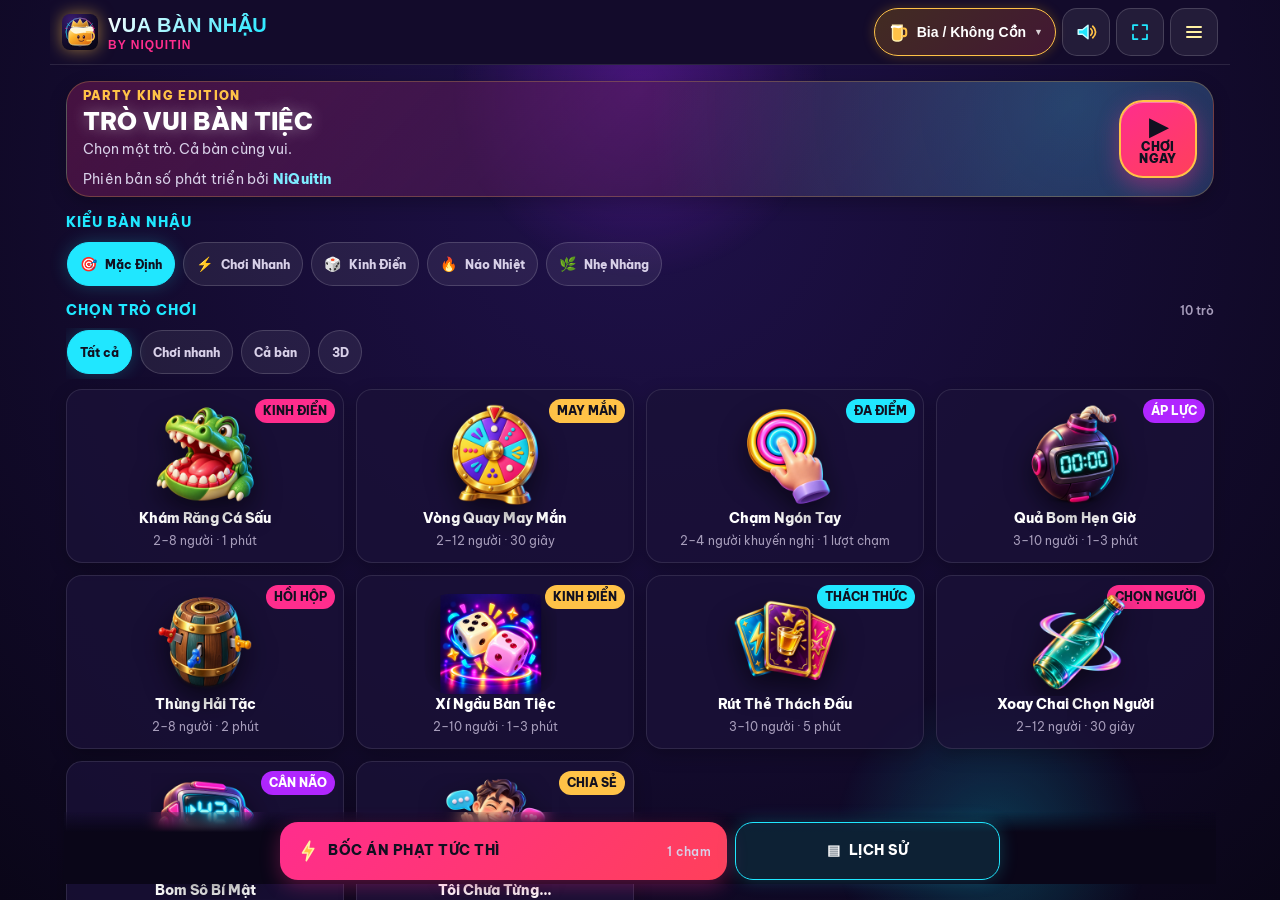
==== commit 1af70586: "Credit NiQuitin and provide legal and safety terms" ====
--- a/index.html
+++ b/index.html
@@ -1,424 +1,434 @@
-<!DOCTYPE html>
-<html lang="vi">
-<head>
-    <meta charset="UTF-8">
-    <meta name="viewport" content="width=device-width, initial-scale=1.0, maximum-scale=1.0, user-scalable=no, viewport-fit=cover">
+<!DOCTYPE html>
+<html lang="vi">
+<head>
+    <meta charset="UTF-8">
+    <meta name="viewport" content="width=device-width, initial-scale=1.0, maximum-scale=1.0, user-scalable=no, viewport-fit=cover">
     <title>Vua Bàn Nhậu - Trò Vui Bàn Tiệc</title>
-    
+    
     <!-- PWA & Mobile Meta -->
     <meta name="theme-color" content="#0a0618">
     <meta name="mobile-web-app-capable" content="yes">
     <meta name="apple-mobile-web-app-capable" content="yes">
-    <meta name="apple-mobile-web-app-status-bar-style" content="black-translucent">
-    <meta name="apple-mobile-web-app-title" content="Vua Bàn Nhậu">
-    <link rel="manifest" href="manifest.json?v=5.18.5">
-    <link rel="icon" href="assets/icons/app-icon.svg" type="image/svg+xml">
-
+    <meta name="apple-mobile-web-app-status-bar-style" content="black-translucent">
+    <meta name="apple-mobile-web-app-title" content="Vua Bàn Nhậu">
+    <link rel="manifest" href="manifest.json?v=5.18.6">
+    <link rel="icon" href="assets/icons/app-icon.svg" type="image/svg+xml">
+
     <!-- Stylesheets -->
-    <link rel="stylesheet" href="css/style.css?v=5.18.5">
-    <link rel="stylesheet" href="css/components.css?v=5.18.5">
-    <link rel="stylesheet" href="css/phase2.css?v=5.18.5">
-</head>
-<body>
-
-    <!-- Background Neon Ambient Lights -->
-    <div class="bg-glow-top"></div>
-    <div class="bg-glow-bottom"></div>
-
-    <!-- Celebration & Confetti Canvas -->
-    <canvas id="confetti-canvas"></canvas>
-
-    <!-- EPIC FX OVERLAY (Hiệu Ứng Hoành Tráng: Bom Nổ & Cá Sấu Cắn) -->
-    <div id="epic-fx-overlay" class="epic-fx-overlay">
-        <canvas id="epic-fx-canvas"></canvas>
-        <div id="epic-flash-layer" class="epic-flash-layer"></div>
-        <div id="epic-hazard-layer" class="epic-hazard-layer"></div>
-        <div id="epic-banner-container" class="epic-banner-container" role="status" aria-live="assertive"></div>
-    </div>
-
-    <div id="app-root">
-        <!-- Persistent App Bar -->
-        <header class="app-header">
+    <link rel="stylesheet" href="css/style.css?v=5.18.6">
+    <link rel="stylesheet" href="css/components.css?v=5.18.6">
+    <link rel="stylesheet" href="css/phase2.css?v=5.18.6">
+</head>
+<body>
+
+    <!-- Background Neon Ambient Lights -->
+    <div class="bg-glow-top"></div>
+    <div class="bg-glow-bottom"></div>
+
+    <!-- Celebration & Confetti Canvas -->
+    <canvas id="confetti-canvas"></canvas>
+
+    <!-- EPIC FX OVERLAY (Hiệu Ứng Hoành Tráng: Bom Nổ & Cá Sấu Cắn) -->
+    <div id="epic-fx-overlay" class="epic-fx-overlay">
+        <canvas id="epic-fx-canvas"></canvas>
+        <div id="epic-flash-layer" class="epic-flash-layer"></div>
+        <div id="epic-hazard-layer" class="epic-hazard-layer"></div>
+        <div id="epic-banner-container" class="epic-banner-container" role="status" aria-live="assertive"></div>
+    </div>
+
+    <div id="app-root">
+        <!-- Persistent App Bar -->
+        <header class="app-header">
             <button class="brand-logo" onclick="window.app.navigate('home')" aria-label="Về trang chính">
-                <img class="logo-badge" src="assets/icons/app-icon.svg" alt="">
-                <div>
+                <img class="logo-badge" src="assets/icons/app-icon.svg" alt="">
+                <div>
                     <span class="brand-title">VUA BÀN NHẬU</span>
-                    <span class="brand-subtitle">Party King Edition</span>
-                </div>
-            </button>
-            <div class="header-actions">
-                <span id="network-status" class="network-status" role="status" aria-live="polite" aria-hidden="true"></span>
+                    <span class="brand-subtitle">by NiQuitin</span>
+                </div>
+            </button>
+            <div class="header-actions">
+                <span id="network-status" class="network-status" role="status" aria-live="polite" aria-hidden="true"></span>
                 <button id="medium-switcher-btn" class="medium-pill-btn" onclick="window.app.openModal('medium-modal')" aria-label="Đổi vật phạt" title="Vật phạt"><svg class="ui-icon" aria-hidden="true"><use href="assets/icons/game-icons.svg#beer"></use></svg><span class="medium-label">Bia / Không cồn</span><span class="caret" aria-hidden="true">▼</span></button>
-                <button id="toggle-sound-btn" class="icon-btn" aria-label="Tắt âm thanh" aria-pressed="true" title="Âm thanh"><svg class="ui-symbol" aria-hidden="true"><use href="assets/icons/game-icons.svg#speaker-on"></use></svg></button>
-                <button id="toggle-fullscreen-btn" class="icon-btn header-fullscreen" aria-label="Toàn màn hình" aria-pressed="false" title="Toàn màn hình"><svg class="ui-symbol" aria-hidden="true"><use href="assets/icons/game-icons.svg#fullscreen-enter"></use></svg></button>
-                <button class="icon-btn header-menu-btn" onclick="window.app.openModal('settings-modal')" aria-label="Mở menu cài đặt" title="Cài đặt"><svg class="ui-symbol" aria-hidden="true"><use href="assets/icons/game-icons.svg#menu"></use></svg></button>
-            </div>
-        </header>
-
-        <!-- MAIN CONTAINER / SCREENS -->
-        <main class="main-content">
-            <!-- 1. HOME SCREEN: GAME SELECTOR -->
-            <section id="screen-home" class="game-screen active">
-                <div class="hero-banner">
-                    <div class="hero-copy">
-                        <span class="eyebrow">PARTY KING EDITION</span>
+                <button id="toggle-sound-btn" class="icon-btn" aria-label="Tắt âm thanh" aria-pressed="true" title="Âm thanh"><svg class="ui-symbol" aria-hidden="true"><use href="assets/icons/game-icons.svg#speaker-on"></use></svg></button>
+                <button id="toggle-fullscreen-btn" class="icon-btn header-fullscreen" aria-label="Toàn màn hình" aria-pressed="false" title="Toàn màn hình"><svg class="ui-symbol" aria-hidden="true"><use href="assets/icons/game-icons.svg#fullscreen-enter"></use></svg></button>
+                <button class="icon-btn header-menu-btn" onclick="window.app.openModal('settings-modal')" aria-label="Mở menu cài đặt" title="Cài đặt"><svg class="ui-symbol" aria-hidden="true"><use href="assets/icons/game-icons.svg#menu"></use></svg></button>
+            </div>
+        </header>
+
+        <!-- MAIN CONTAINER / SCREENS -->
+        <main class="main-content">
+            <!-- 1. HOME SCREEN: GAME SELECTOR -->
+            <section id="screen-home" class="game-screen active">
+                <div class="hero-banner">
+                    <div class="hero-copy">
+                        <span class="eyebrow">PARTY KING EDITION</span>
                         <h1>TRÒ VUI BÀN TIỆC</h1>
                         <p>Chọn một trò. Cả bàn cùng vui.</p>
-                    </div>
-                    <button class="hero-play-btn" onclick="window.app.playRandomGame()" aria-label="Chơi game ngẫu nhiên">
-                        <span class="hero-play-icon" aria-hidden="true">▶</span>
-                        <span>CHƠI NGAY</span>
-                    </button>
-                </div>
-
-                <!-- Party Session Presets: kiểu bàn nhậu (5.13.0) -->
-                <div class="party-presets-box">
-                    <div class="section-title"><span>KIỂU BÀN NHẬU</span></div>
-                    <div id="party-preset-group" class="party-preset-group" role="radiogroup" aria-label="Kiểu bàn nhậu">
-                        <button class="preset-chip" type="button" role="radio" aria-checked="false" data-preset="default"><span class="preset-chip-icon" aria-hidden="true">🎯</span>Mặc Định</button>
-                        <button class="preset-chip" type="button" role="radio" aria-checked="false" data-preset="quick"><span class="preset-chip-icon" aria-hidden="true">⚡</span>Chơi Nhanh</button>
-                        <button class="preset-chip" type="button" role="radio" aria-checked="false" data-preset="classic"><span class="preset-chip-icon" aria-hidden="true">🎲</span>Kinh Điển</button>
-                        <button class="preset-chip" type="button" role="radio" aria-checked="false" data-preset="lively"><span class="preset-chip-icon" aria-hidden="true">🔥</span>Náo Nhiệt</button>
-                        <button class="preset-chip" type="button" role="radio" aria-checked="false" data-preset="light"><span class="preset-chip-icon" aria-hidden="true">🌿</span>Nhẹ Nhàng</button>
-                        <button class="preset-chip preset-chip-custom" type="button" role="radio" aria-checked="false" data-preset="" hidden>Tùy Chỉnh</button>
-                    </div>
-                    <span id="party-preset-live" class="sr-only" role="status" aria-live="polite"></span>
-                </div>
-
-                <div class="home-toolbar">
+                        <p class="niquitin-byline">Phiên bản số phát triển bởi <strong>NiQuitin</strong></p>
+                    </div>
+                    <button class="hero-play-btn" onclick="window.app.playRandomGame()" aria-label="Chơi game ngẫu nhiên">
+                        <span class="hero-play-icon" aria-hidden="true">▶</span>
+                        <span>CHƠI NGAY</span>
+                    </button>
+                </div>
+
+                <!-- Party Session Presets: kiểu bàn nhậu (5.13.0) -->
+                <div class="party-presets-box">
+                    <div class="section-title"><span>KIỂU BÀN NHẬU</span></div>
+                    <div id="party-preset-group" class="party-preset-group" role="radiogroup" aria-label="Kiểu bàn nhậu">
+                        <button class="preset-chip" type="button" role="radio" aria-checked="false" data-preset="default"><span class="preset-chip-icon" aria-hidden="true">🎯</span>Mặc Định</button>
+                        <button class="preset-chip" type="button" role="radio" aria-checked="false" data-preset="quick"><span class="preset-chip-icon" aria-hidden="true">⚡</span>Chơi Nhanh</button>
+                        <button class="preset-chip" type="button" role="radio" aria-checked="false" data-preset="classic"><span class="preset-chip-icon" aria-hidden="true">🎲</span>Kinh Điển</button>
+                        <button class="preset-chip" type="button" role="radio" aria-checked="false" data-preset="lively"><span class="preset-chip-icon" aria-hidden="true">🔥</span>Náo Nhiệt</button>
+                        <button class="preset-chip" type="button" role="radio" aria-checked="false" data-preset="light"><span class="preset-chip-icon" aria-hidden="true">🌿</span>Nhẹ Nhàng</button>
+                        <button class="preset-chip preset-chip-custom" type="button" role="radio" aria-checked="false" data-preset="" hidden>Tùy Chỉnh</button>
+                    </div>
+                    <span id="party-preset-live" class="sr-only" role="status" aria-live="polite"></span>
+                </div>
+
+                <div class="home-toolbar">
                     <div class="section-title"><span>CHỌN TRÒ CHƠI</span><span class="section-count" id="game-count">10 trò</span></div>
-                    <div class="game-filters" role="tablist" aria-label="Lọc trò chơi">
-                        <button class="filter-chip active" data-filter="all" role="tab" aria-selected="true">Tất cả</button>
-                        <button class="filter-chip" data-filter="quick" role="tab" aria-selected="false">Chơi nhanh</button>
-                        <button class="filter-chip" data-filter="party" role="tab" aria-selected="false">Cả bàn</button>
-                        <button class="filter-chip" data-filter="3d" role="tab" aria-selected="false">3D</button>
-                    </div>
-                </div>
-
-                <div class="games-grid">
-                    <!-- Game 1: Crocodile Dentist -->
-                    <button class="game-card" data-game="crocodile" data-tags="quick party" style="--card-accent: #28a745; --card-glow: rgba(40, 167, 69, 0.4);" onclick="window.app.navigate('crocodile')">
-                        <span class="card-tag tag-hot">Kinh Điển</span>
-                        <img class="card-icon card-art-3d" src="assets/art/crocodile-roulette-3d.webp" alt="" loading="lazy" decoding="async">
-                        <h3>Khám Răng Cá Sấu</h3>
-                        <span class="card-meta">2–8 người · 1 phút</span>
-                    </button>
-
-                    <!-- Game 2: Lucky Wheel -->
-                    <button class="game-card" data-game="wheel" data-tags="quick party" style="--card-accent: #ff007f; --card-glow: rgba(255, 0, 127, 0.4);" onclick="window.app.navigate('wheel')">
+                    <div class="game-filters" role="tablist" aria-label="Lọc trò chơi">
+                        <button class="filter-chip active" data-filter="all" role="tab" aria-selected="true">Tất cả</button>
+                        <button class="filter-chip" data-filter="quick" role="tab" aria-selected="false">Chơi nhanh</button>
+                        <button class="filter-chip" data-filter="party" role="tab" aria-selected="false">Cả bàn</button>
+                        <button class="filter-chip" data-filter="3d" role="tab" aria-selected="false">3D</button>
+                    </div>
+                </div>
+
+                <div class="games-grid">
+                    <!-- Game 1: Crocodile Dentist -->
+                    <button class="game-card" data-game="crocodile" data-tags="quick party" style="--card-accent: #28a745; --card-glow: rgba(40, 167, 69, 0.4);" onclick="window.app.navigate('crocodile')">
+                        <span class="card-tag tag-hot">Kinh Điển</span>
+                        <img class="card-icon card-art-3d" src="assets/art/crocodile-roulette-3d.webp" alt="" loading="lazy" decoding="async">
+                        <h3>Khám Răng Cá Sấu</h3>
+                        <span class="card-meta">2–8 người · 1 phút</span>
+                    </button>
+
+                    <!-- Game 2: Lucky Wheel -->
+                    <button class="game-card" data-game="wheel" data-tags="quick party" style="--card-accent: #ff007f; --card-glow: rgba(255, 0, 127, 0.4);" onclick="window.app.navigate('wheel')">
                         <span class="card-tag tag-party">May Mắn</span>
-                        <img class="card-icon card-art-3d" src="assets/art/lucky-wheel-3d.webp" alt="" loading="lazy" decoding="async">
+                        <img class="card-icon card-art-3d" src="assets/art/lucky-wheel-3d.webp" alt="" loading="lazy" decoding="async">
                         <h3>Vòng Quay May Mắn</h3>
-                        <span class="card-meta">2–12 người · 30 giây</span>
-                    </button>
-
-                    <!-- Game 3: Finger Shock -->
-                    <button class="game-card" data-game="finger" data-tags="quick party" style="--card-accent: #00f0ff; --card-glow: rgba(0, 240, 255, 0.4);" onclick="window.app.navigate('finger')">
-                        <span class="card-tag tag-new">Đa Điểm</span>
-                        <img class="card-icon card-art-3d" src="assets/art/finger-touch-3d.webp" alt="" loading="lazy" decoding="async">
-                        <h3>Chạm Ngón Tay</h3>
+                        <span class="card-meta">2–12 người · 30 giây</span>
+                    </button>
+
+                    <!-- Game 3: Finger Shock -->
+                    <button class="game-card" data-game="finger" data-tags="quick party" style="--card-accent: #00f0ff; --card-glow: rgba(0, 240, 255, 0.4);" onclick="window.app.navigate('finger')">
+                        <span class="card-tag tag-new">Đa Điểm</span>
+                        <img class="card-icon card-art-3d" src="assets/art/finger-touch-3d.webp" alt="" loading="lazy" decoding="async">
+                        <h3>Chạm Ngón Tay</h3>
                         <span class="card-meta">2–4 người khuyến nghị · 1 lượt chạm</span>
-                    </button>
-
-                    <!-- Game 4: Bomb Rush -->
-                    <button class="game-card" data-game="bomb" data-tags="quick party" style="--card-accent: #ffae00; --card-glow: rgba(255, 174, 0, 0.4);" onclick="window.app.navigate('bomb')">
-                        <span class="card-tag tag-pro">Áp Lực</span>
-                        <img class="card-icon card-art-3d" src="assets/art/time-bomb-3d.webp" alt="" loading="lazy" decoding="async">
-                        <h3>Quả Bom Hẹn Giờ</h3>
-                        <span class="card-meta">3–10 người · 1–3 phút</span>
-                    </button>
-
-                    <!-- Game 5: Pirate Barrel Pop -->
-                    <button class="game-card" data-game="pirate" data-tags="3d party" style="--card-accent: #ff3838; --card-glow: rgba(255, 56, 56, 0.4);" onclick="window.app.navigate('pirate')">
-                        <span class="card-tag tag-hot">Hồi Hộp</span>
-                        <img class="card-icon card-art-3d" src="assets/art/pirate-barrel-3d.webp" alt="" loading="lazy" decoding="async">
-                        <h3>Thùng Hải Tặc</h3>
-                        <span class="card-meta">2–8 người · 2 phút</span>
-                    </button>
-
-                    <!-- Game 6: Party Dice 7-8-9 -->
-                    <button class="game-card" data-game="dice" data-tags="3d party" style="--card-accent: #17c0eb; --card-glow: rgba(23, 192, 235, 0.4);" onclick="window.app.navigate('dice')">
-                        <span class="card-tag tag-party">Kinh Điển</span>
+                    </button>
+
+                    <!-- Game 4: Bomb Rush -->
+                    <button class="game-card" data-game="bomb" data-tags="quick party" style="--card-accent: #ffae00; --card-glow: rgba(255, 174, 0, 0.4);" onclick="window.app.navigate('bomb')">
+                        <span class="card-tag tag-pro">Áp Lực</span>
+                        <img class="card-icon card-art-3d" src="assets/art/time-bomb-3d.webp" alt="" loading="lazy" decoding="async">
+                        <h3>Quả Bom Hẹn Giờ</h3>
+                        <span class="card-meta">3–10 người · 1–3 phút</span>
+                    </button>
+
+                    <!-- Game 5: Pirate Barrel Pop -->
+                    <button class="game-card" data-game="pirate" data-tags="3d party" style="--card-accent: #ff3838; --card-glow: rgba(255, 56, 56, 0.4);" onclick="window.app.navigate('pirate')">
+                        <span class="card-tag tag-hot">Hồi Hộp</span>
+                        <img class="card-icon card-art-3d" src="assets/art/pirate-barrel-3d.webp" alt="" loading="lazy" decoding="async">
+                        <h3>Thùng Hải Tặc</h3>
+                        <span class="card-meta">2–8 người · 2 phút</span>
+                    </button>
+
+                    <!-- Game 6: Party Dice 7-8-9 -->
+                    <button class="game-card" data-game="dice" data-tags="3d party" style="--card-accent: #17c0eb; --card-glow: rgba(23, 192, 235, 0.4);" onclick="window.app.navigate('dice')">
+                        <span class="card-tag tag-party">Kinh Điển</span>
                         <img class="card-icon card-art-3d dice-card-visual" src="assets/art/dice-3d.webp" alt="" loading="lazy" decoding="async">
                         <h3>Xí Ngầu Bàn Tiệc</h3>
-                        <span class="card-meta">2–10 người · 1–3 phút</span>
-                    </button>
-
-                    <!-- Game 7: Drinking Cards / King's Cup -->
-                    <button class="game-card" data-game="cards" data-tags="party" style="--card-accent: #7158e2; --card-glow: rgba(113, 88, 226, 0.4);" onclick="window.app.navigate('cards')">
-                        <span class="card-tag tag-new">Thách Thức</span>
-                        <img class="card-icon card-art-3d" src="assets/art/drinking-cards-3d.webp" alt="" loading="lazy" decoding="async">
-                        <h3>Rút Thẻ Thách Đấu</h3>
-                        <span class="card-meta">3–10 người · 5 phút</span>
-                    </button>
-
-                    <!-- Game 8: Spin the Bottle 3D -->
-                    <button class="game-card" data-game="bottle" data-tags="3d quick party" style="--card-accent: #2ecc71; --card-glow: rgba(46, 204, 113, 0.4);" onclick="window.app.navigate('bottle')">
+                        <span class="card-meta">2–10 người · 1–3 phút</span>
+                    </button>
+
+                    <!-- Game 7: Drinking Cards / King's Cup -->
+                    <button class="game-card" data-game="cards" data-tags="party" style="--card-accent: #7158e2; --card-glow: rgba(113, 88, 226, 0.4);" onclick="window.app.navigate('cards')">
+                        <span class="card-tag tag-new">Thách Thức</span>
+                        <img class="card-icon card-art-3d" src="assets/art/drinking-cards-3d.webp" alt="" loading="lazy" decoding="async">
+                        <h3>Rút Thẻ Thách Đấu</h3>
+                        <span class="card-meta">3–10 người · 5 phút</span>
+                    </button>
+
+                    <!-- Game 8: Spin the Bottle 3D -->
+                    <button class="game-card" data-game="bottle" data-tags="3d quick party" style="--card-accent: #2ecc71; --card-glow: rgba(46, 204, 113, 0.4);" onclick="window.app.navigate('bottle')">
                         <span class="card-tag tag-hot">Chọn Người</span>
-                        <img class="card-icon card-art-3d" src="assets/art/spin-bottle-3d.webp" alt="" loading="lazy" decoding="async">
+                        <img class="card-icon card-art-3d" src="assets/art/spin-bottle-3d.webp" alt="" loading="lazy" decoding="async">
                         <h3>Xoay Chai Chọn Người</h3>
-                        <span class="card-meta">2–12 người · 30 giây</span>
-                    </button>
-
-                    <!-- Game 9: Number Bomb 1-100 -->
-                    <button class="game-card" data-game="numberbomb" data-tags="quick party" style="--card-accent: #e74c3c; --card-glow: rgba(231, 76, 60, 0.4);" onclick="window.app.navigate('numberbomb')">
-                        <span class="card-tag tag-pro">Cân Não</span>
-                        <img class="card-icon card-art-3d" src="assets/art/number-bomb-3d.webp" alt="" loading="lazy" decoding="async">
-                        <h3>Bom Số Bí Mật</h3>
-                        <span class="card-meta">2–8 người · 2 phút</span>
-                    </button>
-
-                    <!-- Game 10: Never Have I Ever -->
-                    <button class="game-card" data-game="neverhave" data-tags="party" style="--card-accent: #e056fd; --card-glow: rgba(224, 86, 253, 0.4);" onclick="window.app.navigate('neverhave')">
+                        <span class="card-meta">2–12 người · 30 giây</span>
+                    </button>
+
+                    <!-- Game 9: Number Bomb 1-100 -->
+                    <button class="game-card" data-game="numberbomb" data-tags="quick party" style="--card-accent: #e74c3c; --card-glow: rgba(231, 76, 60, 0.4);" onclick="window.app.navigate('numberbomb')">
+                        <span class="card-tag tag-pro">Cân Não</span>
+                        <img class="card-icon card-art-3d" src="assets/art/number-bomb-3d.webp" alt="" loading="lazy" decoding="async">
+                        <h3>Bom Số Bí Mật</h3>
+                        <span class="card-meta">2–8 người · 2 phút</span>
+                    </button>
+
+                    <!-- Game 10: Never Have I Ever -->
+                    <button class="game-card" data-game="neverhave" data-tags="party" style="--card-accent: #e056fd; --card-glow: rgba(224, 86, 253, 0.4);" onclick="window.app.navigate('neverhave')">
                         <span class="card-tag tag-party">Chia Sẻ</span>
-                        <img class="card-icon card-art-3d" src="assets/art/never-have-i-ever-3d.webp" alt="" loading="lazy" decoding="async">
-                        <h3>Tôi Chưa Từng...</h3>
-                        <span class="card-meta">3–12 người · 5 phút</span>
-                    </button>
-                </div>
-
-                <div id="games-empty-state" class="games-empty-state" hidden>
-                    <p>Không còn trò chơi nào khớp bộ lọc trong kiểu bàn nhậu hiện tại.</p>
-                </div>
-
-                <!-- Quick Random Penalty Dock -->
-                <div class="quick-penalty-box">
-                    <div class="quick-penalty-actions">
-                        <button class="neon-button primary-btn" type="button" id="quick-penalty-btn" onclick="window.app.showRandomPenalty()">
-                            <svg class="cta-icon" aria-hidden="true"><use href="assets/icons/game-icons.svg#bolt"></use></svg>
-                            <span>BỐC ÁN PHẠT TỨC THÌ</span>
-                            <span class="cta-hint">1 chạm</span>
-                        </button>
-                        <button class="neon-button history-open-btn" type="button" id="history-open-btn" aria-label="Mở lịch sử buổi nhậu">
-                            <span aria-hidden="true">▤</span>
-                            <span>LỊCH SỬ</span>
-                        </button>
-                    </div>
-                </div>
-            </section>
-
-            <!-- 2. GAME SCREEN: CROCODILE DENTIST -->
-            <section id="screen-crocodile" class="game-screen">
-                <div id="crocodile-game-container"></div>
-            </section>
-
-            <!-- 3. GAME SCREEN: LUCKY WHEEL -->
-            <section id="screen-wheel" class="game-screen">
-                <div id="wheel-game-container"></div>
-            </section>
-
-            <!-- 4. GAME SCREEN: FINGER SHOCK ROULETTE -->
-            <section id="screen-finger" class="game-screen">
-                <div id="finger-game-container"></div>
-            </section>
-
-            <!-- 5. GAME SCREEN: TICKING BOMB RUSH -->
-            <section id="screen-bomb" class="game-screen">
-                <div id="bomb-game-container"></div>
-            </section>
-
-            <!-- 6. GAME SCREEN: PIRATE BARREL POP -->
-            <section id="screen-pirate" class="game-screen">
-                <div class="game-layout pirate-stage">
-                    <div class="game-top-bar">
+                        <img class="card-icon card-art-3d" src="assets/art/never-have-i-ever-3d.webp" alt="" loading="lazy" decoding="async">
+                        <h3>Tôi Chưa Từng...</h3>
+                        <span class="card-meta">3–12 người · 5 phút</span>
+                    </button>
+                </div>
+
+                <div id="games-empty-state" class="games-empty-state" hidden>
+                    <p>Không còn trò chơi nào khớp bộ lọc trong kiểu bàn nhậu hiện tại.</p>
+                </div>
+
+                <!-- Quick Random Penalty Dock -->
+                <div class="quick-penalty-box">
+                    <div class="quick-penalty-actions">
+                        <button class="neon-button primary-btn" type="button" id="quick-penalty-btn" onclick="window.app.showRandomPenalty()">
+                            <svg class="cta-icon" aria-hidden="true"><use href="assets/icons/game-icons.svg#bolt"></use></svg>
+                            <span>BỐC ÁN PHẠT TỨC THÌ</span>
+                            <span class="cta-hint">1 chạm</span>
+                        </button>
+                        <button class="neon-button history-open-btn" type="button" id="history-open-btn" aria-label="Mở lịch sử buổi nhậu">
+                            <span aria-hidden="true">▤</span>
+                            <span>LỊCH SỬ</span>
+                        </button>
+                    </div>
+                </div>
+                <footer class="niquitin-footer" aria-label="Thông tin nhà phát triển và điều khoản">
+                    <p class="niquitin-footer-credit">Phiên bản số phát triển bởi <strong>NiQuitin</strong></p>
+                    <p class="niquitin-footer-safety">Chỉ dành cho người từ 18 tuổi trở lên · Không ép uống · Có thể chọn hoạt động không cồn</p>
+                    <nav class="niquitin-footer-links" aria-label="Thông tin pháp lý">
+                        <a href="terms.html">Điều khoản &amp; bản quyền</a>
+                        <a href="privacy.html">Quyền riêng tư</a>
+                        <a href="third-party-notices.html">Thành phần bên thứ ba</a>
+                    </nav>
+                </footer>
+            </section>
+
+            <!-- 2. GAME SCREEN: CROCODILE DENTIST -->
+            <section id="screen-crocodile" class="game-screen">
+                <div id="crocodile-game-container"></div>
+            </section>
+
+            <!-- 3. GAME SCREEN: LUCKY WHEEL -->
+            <section id="screen-wheel" class="game-screen">
+                <div id="wheel-game-container"></div>
+            </section>
+
+            <!-- 4. GAME SCREEN: FINGER SHOCK ROULETTE -->
+            <section id="screen-finger" class="game-screen">
+                <div id="finger-game-container"></div>
+            </section>
+
+            <!-- 5. GAME SCREEN: TICKING BOMB RUSH -->
+            <section id="screen-bomb" class="game-screen">
+                <div id="bomb-game-container"></div>
+            </section>
+
+            <!-- 6. GAME SCREEN: PIRATE BARREL POP -->
+            <section id="screen-pirate" class="game-screen">
+                <div class="game-layout pirate-stage">
+                    <div class="game-top-bar">
                         <button class="back-btn" onclick="window.app.navigate('home')"><svg class="ui-icon" aria-hidden="true"><use href="assets/icons/game-icons.svg#back"></use></svg> Trang chính</button>
-                        <div class="croc-counter-badge" id="pirate-turn-indicator">Lượt đâm: 1</div>
-                        <div class="pirate-select-group">
-                            <div class="pirate-hole-select-box">
-                                <label for="pirate-slot-count-select">Khe:</label>
-                                <select id="pirate-slot-count-select" class="mini-select" aria-label="Số khe trên thùng">
-                                    <option value="8">8 khe</option>
-                                    <option value="12" selected>12 khe</option>
-                                    <option value="16">16 khe</option>
-                                </select>
-                            </div>
-                            <div class="trap-select-box">
-                                <label for="pirate-trap-select">Bẫy:</label>
-                                <select id="pirate-trap-select" class="mini-select">
-                                    <option value="1">1 bẫy</option>
-                                    <option value="2">2 bẫy</option>
-                                    <option value="3">3 bẫy</option>
-                                </select>
-                            </div>
-                        </div>
-                    </div>
-
-                    <div class="pirate-arena-wrapper">
-                        <div class="pirate-barrel-backdrop" aria-hidden="true"></div>
-                        <div id="pirate-character" class="pirate-character">
-                            <div class="pirate-bicorn">
-                                <svg class="hat-feather" aria-hidden="true"><use href="assets/icons/game-icons.svg#bolt"></use></svg>
-                                <div class="hat-body">
-                                    <svg class="hat-skull" aria-hidden="true"><use href="assets/icons/game-icons.svg#skull"></use></svg>
-                                </div>
-                            </div>
-                            <div class="pirate-head">
-                                <svg class="pirate-face-emoji" aria-hidden="true"><use href="assets/icons/game-icons.svg#pirate-face"></use></svg>
-                            </div>
-                            <div class="pirate-hands">
-                                <svg class="pirate-hand hand-left" aria-hidden="true"><use href="assets/icons/game-icons.svg#bolt"></use></svg>
-                                <svg class="pirate-hand hand-right" aria-hidden="true"><use href="assets/icons/game-icons.svg#bolt"></use></svg>
-                            </div>
-                        </div>
-                        <div id="pirate-barrel" class="pirate-barrel">
-                            <div class="barrel-top-rim"></div>
-                            <div class="barrel-ring top-ring"></div>
-                            <div class="barrel-wood-overlay"></div>
-                            <div class="barrel-ring bottom-ring"></div>
-                            <div id="pirate-slots-grid" class="pirate-slots-grid"></div>
-                        </div>
-                        <div class="pirate-action-legend" aria-hidden="true">
-                            <svg class="legend-icon" viewBox="0 0 64 64"><use href="assets/icons/game-icons.svg#bolt"></use></svg><span>Chọn một khe · đâm kiếm · né lò xo</span>
-                        </div>
-                        <div id="pirate-epic-badge" class="pirate-epic-badge" style="display:none;" role="status" aria-live="assertive"></div>
-                    </div>
-
-                    <div id="pirate-penalty-banner" class="pirate-penalty-banner" style="display:none;" role="status" aria-live="polite"></div>
-
-                    <div class="game-bottom-bar">
-                        <div id="pirate-status" class="game-status-text" role="status" aria-live="polite">Cẩn thận! Chọn một khe để đâm kiếm vào thùng...</div>
-                        <button id="pirate-reset-btn" class="neon-button primary-btn"><svg class="cta-icon" aria-hidden="true"><use href="assets/icons/game-icons.svg#refresh"></use></svg> LƯỢT MỚI</button>
-                    </div>
-                </div>
-            </section>
-
-            <!-- 7. GAME SCREEN: PARTY DICE 7-8-9 -->
-            <section id="screen-dice" class="game-screen">
-                <div class="game-layout dice-stage">
-                    <div class="game-top-bar">
+                        <div class="croc-counter-badge" id="pirate-turn-indicator">Lượt đâm: 1</div>
+                        <div class="pirate-select-group">
+                            <div class="pirate-hole-select-box">
+                                <label for="pirate-slot-count-select">Khe:</label>
+                                <select id="pirate-slot-count-select" class="mini-select" aria-label="Số khe trên thùng">
+                                    <option value="8">8 khe</option>
+                                    <option value="12" selected>12 khe</option>
+                                    <option value="16">16 khe</option>
+                                </select>
+                            </div>
+                            <div class="trap-select-box">
+                                <label for="pirate-trap-select">Bẫy:</label>
+                                <select id="pirate-trap-select" class="mini-select">
+                                    <option value="1">1 bẫy</option>
+                                    <option value="2">2 bẫy</option>
+                                    <option value="3">3 bẫy</option>
+                                </select>
+                            </div>
+                        </div>
+                    </div>
+
+                    <div class="pirate-arena-wrapper">
+                        <div class="pirate-barrel-backdrop" aria-hidden="true"></div>
+                        <div id="pirate-character" class="pirate-character">
+                            <div class="pirate-bicorn">
+                                <svg class="hat-feather" aria-hidden="true"><use href="assets/icons/game-icons.svg#bolt"></use></svg>
+                                <div class="hat-body">
+                                    <svg class="hat-skull" aria-hidden="true"><use href="assets/icons/game-icons.svg#skull"></use></svg>
+                                </div>
+                            </div>
+                            <div class="pirate-head">
+                                <svg class="pirate-face-emoji" aria-hidden="true"><use href="assets/icons/game-icons.svg#pirate-face"></use></svg>
+                            </div>
+                            <div class="pirate-hands">
+                                <svg class="pirate-hand hand-left" aria-hidden="true"><use href="assets/icons/game-icons.svg#bolt"></use></svg>
+                                <svg class="pirate-hand hand-right" aria-hidden="true"><use href="assets/icons/game-icons.svg#bolt"></use></svg>
+                            </div>
+                        </div>
+                        <div id="pirate-barrel" class="pirate-barrel">
+                            <div class="barrel-top-rim"></div>
+                            <div class="barrel-ring top-ring"></div>
+                            <div class="barrel-wood-overlay"></div>
+                            <div class="barrel-ring bottom-ring"></div>
+                            <div id="pirate-slots-grid" class="pirate-slots-grid"></div>
+                        </div>
+                        <div class="pirate-action-legend" aria-hidden="true">
+                            <svg class="legend-icon" viewBox="0 0 64 64"><use href="assets/icons/game-icons.svg#bolt"></use></svg><span>Chọn một khe · đâm kiếm · né lò xo</span>
+                        </div>
+                        <div id="pirate-epic-badge" class="pirate-epic-badge" style="display:none;" role="status" aria-live="assertive"></div>
+                    </div>
+
+                    <div id="pirate-penalty-banner" class="pirate-penalty-banner" style="display:none;" role="status" aria-live="polite"></div>
+
+                    <div class="game-bottom-bar">
+                        <div id="pirate-status" class="game-status-text" role="status" aria-live="polite">Cẩn thận! Chọn một khe để đâm kiếm vào thùng...</div>
+                        <button id="pirate-reset-btn" class="neon-button primary-btn"><svg class="cta-icon" aria-hidden="true"><use href="assets/icons/game-icons.svg#refresh"></use></svg> LƯỢT MỚI</button>
+                    </div>
+                </div>
+            </section>
+
+            <!-- 7. GAME SCREEN: PARTY DICE 7-8-9 -->
+            <section id="screen-dice" class="game-screen">
+                <div class="game-layout dice-stage">
+                    <div class="game-top-bar">
                         <button class="back-btn" onclick="window.app.navigate('home')"><svg class="ui-icon" aria-hidden="true"><use href="assets/icons/game-icons.svg#back"></use></svg> Trang chính</button>
-                        <div class="dice-mode-switch">
-                            <select id="dice-mode-select" class="mini-select" aria-label="Chế độ chơi xúc xắc">
-                                <option value="789">Luật 7 - 8 - 9 (Kinh điển)</option>
-                                <option value="battle">Tài Xỉu / Đua Điểm (3 Xúc Xắc)</option>
-                            </select>
-                        </div>
-                    </div>
-
-                    <div id="dice-pot-display" class="dice-pot-display"></div>
-
-                    <div class="dice-arena-wrapper">
-                        <div class="dice-hero-mark" aria-hidden="true">
+                        <div class="dice-mode-switch">
+                            <select id="dice-mode-select" class="mini-select" aria-label="Chế độ chơi xúc xắc">
+                                <option value="789">Luật 7 - 8 - 9 (Kinh điển)</option>
+                                <option value="battle">Tài Xỉu / Đua Điểm (3 Xúc Xắc)</option>
+                            </select>
+                        </div>
+                    </div>
+
+                    <div id="dice-pot-display" class="dice-pot-display"></div>
+
+                    <div class="dice-arena-wrapper">
+                        <div class="dice-hero-mark" aria-hidden="true">
                             <img class="dice-hero-art" src="assets/art/dice-game-3d.webp" alt="">
-                            <span>LẮC ĐỂ MỞ</span>
-                        </div>
-                        <div id="dice-shaker-cup" class="dice-shaker-cup" aria-hidden="true">
-                            <div class="cup-lid"><svg class="stage-icon" aria-hidden="true"><use href="assets/icons/game-icons.svg#cup"></use></svg><span>BÁT LẮC</span><svg class="stage-icon" aria-hidden="true"><use href="assets/icons/game-icons.svg#cup"></use></svg></div>
-                        </div>
-                        <div class="dice-viewport" aria-label="Khu vực lắc xúc xắc">
-                            <canvas id="dice-webgl-canvas" aria-hidden="true"></canvas>
-                            <div id="dice-table" class="dice-table dice-css-fallback" hidden></div>
-                        </div>
-                    </div>
-
-                    <div id="dice-result-banner" class="dice-result-container" role="status" aria-live="polite">
-                        <span class="dice-hint">Bấm nút "LẮC XÍ NGẦU" để mở bát!</span>
-                    </div>
-
-                    <div id="dice-live-result" class="sr-only" role="status" aria-live="polite"></div>
-
-                    <div id="dice-rule-info" class="dice-rule-info"></div>
-
-                    <div class="game-bottom-bar">
-                        <button id="dice-roll-btn" class="neon-button primary-btn pulse-glow" type="button" aria-label="Lắc xí ngầu"><svg class="cta-icon" aria-hidden="true"><use href="assets/icons/game-icons.svg#dice"></use></svg><span class="dice-cta-label">LẮC XÍ NGẦU</span></button>
-                    </div>
-                </div>
-            </section>
-
-            <!-- 8. GAME SCREEN: DRINKING CARDS -->
-            <section id="screen-cards" class="game-screen">
-                <div class="game-layout cards-stage">
-                    <div class="game-top-bar">
+                            <span>LẮC ĐỂ MỞ</span>
+                        </div>
+                        <div id="dice-shaker-cup" class="dice-shaker-cup" aria-hidden="true">
+                            <div class="cup-lid"><svg class="stage-icon" aria-hidden="true"><use href="assets/icons/game-icons.svg#cup"></use></svg><span>BÁT LẮC</span><svg class="stage-icon" aria-hidden="true"><use href="assets/icons/game-icons.svg#cup"></use></svg></div>
+                        </div>
+                        <div class="dice-viewport" aria-label="Khu vực lắc xúc xắc">
+                            <canvas id="dice-webgl-canvas" aria-hidden="true"></canvas>
+                            <div id="dice-table" class="dice-table dice-css-fallback" hidden></div>
+                        </div>
+                    </div>
+
+                    <div id="dice-result-banner" class="dice-result-container" role="status" aria-live="polite">
+                        <span class="dice-hint">Bấm nút "LẮC XÍ NGẦU" để mở bát!</span>
+                    </div>
+
+                    <div id="dice-live-result" class="sr-only" role="status" aria-live="polite"></div>
+
+                    <div id="dice-rule-info" class="dice-rule-info"></div>
+
+                    <div class="game-bottom-bar">
+                        <button id="dice-roll-btn" class="neon-button primary-btn pulse-glow" type="button" aria-label="Lắc xí ngầu"><svg class="cta-icon" aria-hidden="true"><use href="assets/icons/game-icons.svg#dice"></use></svg><span class="dice-cta-label">LẮC XÍ NGẦU</span></button>
+                    </div>
+                </div>
+            </section>
+
+            <!-- 8. GAME SCREEN: DRINKING CARDS -->
+            <section id="screen-cards" class="game-screen">
+                <div class="game-layout cards-stage">
+                    <div class="game-top-bar">
                         <button class="back-btn" onclick="window.app.navigate('home')"><svg class="ui-icon" aria-hidden="true"><use href="assets/icons/game-icons.svg#back"></use></svg> Trang chính</button>
-                        <div id="cards-left-counter" class="croc-counter-badge">Còn lại: 57 thẻ</div>
-                        <button id="card-shuffle-btn" class="action-btn-small"><svg class="ui-icon" aria-hidden="true"><use href="assets/icons/game-icons.svg#shuffle"></use></svg> Xáo Lại</button>
-                    </div>
-
-                    <div class="cards-filter-bar">
-                        <button class="card-filter-pill active" data-category="all">Tất Cả</button>
+                        <div id="cards-left-counter" class="croc-counter-badge">Còn lại: 57 thẻ</div>
+                        <button id="card-shuffle-btn" class="action-btn-small"><svg class="ui-icon" aria-hidden="true"><use href="assets/icons/game-icons.svg#shuffle"></use></svg> Xáo Lại</button>
+                    </div>
+
+                    <div class="cards-filter-bar">
+                        <button class="card-filter-pill active" data-category="all">Tất Cả</button>
                         <button class="card-filter-pill" data-category="drink">Án phạt</button>
-                        <button class="card-filter-pill" data-category="truth">Nói Thật</button>
-                        <button class="card-filter-pill" data-category="dare">Thách Đấu</button>
-                        <button class="card-filter-pill" data-category="king">Luật Vua</button>
-                    </div>
-
-                    <div class="phase-b-stage-badge cards-hero-mark" aria-hidden="true">
-                        <svg class="phase-b-stage-icon"><use href="assets/icons/game-icons.svg#cards"></use></svg>
+                        <button class="card-filter-pill" data-category="truth">Nói Thật</button>
+                        <button class="card-filter-pill" data-category="dare">Thách Đấu</button>
+                        <button class="card-filter-pill" data-category="king">Luật Vua</button>
+                    </div>
+
+                    <div class="phase-b-stage-badge cards-hero-mark" aria-hidden="true">
+                        <svg class="phase-b-stage-icon"><use href="assets/icons/game-icons.svg#cards"></use></svg>
                         <span>RÚT · LẬT · CÙNG VUI</span>
-                    </div>
-
-                    <div class="card-arena-wrapper">
-                        <div id="card-3d-box" class="card-3d-box">
-                            <div class="card-inner">
-                                <div class="card-face card-back">
-                                    <div class="card-back-pattern">
-                                        <div class="card-corner tl">♠</div>
-                                        <div class="card-corner tr">♥</div>
-                                        <div class="card-corner bl">♣</div>
-                                        <div class="card-corner br">♦</div>
-                                        <div class="card-back-crest">
-                                            <svg class="card-back-crown" aria-hidden="true"><use href="assets/icons/game-icons.svg#crown"></use></svg>
-                                            <svg class="card-back-icon" aria-hidden="true"><use href="assets/icons/game-icons.svg#cup"></use></svg>
-                                        </div>
-                                        <span class="card-back-title">VUA BÀN NHẬU</span>
-                                        <span class="card-back-sub">PARTY KING EDITION</span>
-                                        <span class="card-back-tap">Chạm để rút thẻ</span>
-                                    </div>
-                                </div>
-                                <div class="card-face card-front">
-                                    <div class="card-front-header">
+                    </div>
+
+                    <div class="card-arena-wrapper">
+                        <div id="card-3d-box" class="card-3d-box">
+                            <div class="card-inner">
+                                <div class="card-face card-back">
+                                    <div class="card-back-pattern">
+                                        <div class="card-corner tl">♠</div>
+                                        <div class="card-corner tr">♥</div>
+                                        <div class="card-corner bl">♣</div>
+                                        <div class="card-corner br">♦</div>
+                                        <div class="card-back-crest">
+                                            <svg class="card-back-crown" aria-hidden="true"><use href="assets/icons/game-icons.svg#crown"></use></svg>
+                                            <svg class="card-back-icon" aria-hidden="true"><use href="assets/icons/game-icons.svg#cup"></use></svg>
+                                        </div>
+                                        <span class="card-back-title">VUA BÀN NHẬU</span>
+                                        <span class="card-back-sub">PARTY KING EDITION</span>
+                                        <span class="card-back-tap">Chạm để rút thẻ</span>
+                                    </div>
+                                </div>
+                                <div class="card-face card-front">
+                                    <div class="card-front-header">
                                         <div id="card-type-badge" class="card-badge badge-drink">ÁN PHẠT NHẸ</div>
-                                    </div>
-                                    <svg id="card-front-icon" class="card-big-icon" aria-hidden="true"><use href="assets/icons/game-icons.svg#penalty-drink"></use></svg>
+                                    </div>
+                                    <svg id="card-front-icon" class="card-big-icon" aria-hidden="true"><use href="assets/icons/game-icons.svg#penalty-drink"></use></svg>
                                     <h3 id="card-front-title" class="card-title">Mức Nhẹ</h3>
-                                    <div class="card-desc-box">
+                                    <div class="card-desc-box">
                                         <p id="card-front-desc" class="card-desc">Người bốc thẻ chọn thực hiện án phạt nhẹ hoặc bỏ qua.</p>
-                                    </div>
-                                    <div class="card-front-footer">
-                                        <span class="card-watermark">VUA BÀN NHẬU</span>
-                                    </div>
-                                </div>
-                            </div>
-                        </div>
-                    </div>
-
-                    <div class="game-bottom-bar">
-                        <button id="card-draw-btn" class="neon-button primary-btn pulse-glow"><svg class="cta-icon" aria-hidden="true"><use href="assets/icons/game-icons.svg#cards"></use></svg> RÚT THẺ KẾ TIẾP</button>
-                    </div>
-                </div>
-            </section>
-
-            <!-- 8. GAME SCREEN: SPIN THE BOTTLE 3D -->
-            <section id="screen-bottle" class="game-screen">
-                <div class="game-layout bottle-stage">
-                    <div class="game-top-bar">
+                                    </div>
+                                    <div class="card-front-footer">
+                                        <span class="card-watermark">VUA BÀN NHẬU</span>
+                                    </div>
+                                </div>
+                            </div>
+                        </div>
+                    </div>
+
+                    <div class="game-bottom-bar">
+                        <button id="card-draw-btn" class="neon-button primary-btn pulse-glow"><svg class="cta-icon" aria-hidden="true"><use href="assets/icons/game-icons.svg#cards"></use></svg> RÚT THẺ KẾ TIẾP</button>
+                    </div>
+                </div>
+            </section>
+
+            <!-- 8. GAME SCREEN: SPIN THE BOTTLE 3D -->
+            <section id="screen-bottle" class="game-screen">
+                <div class="game-layout bottle-stage">
+                    <div class="game-top-bar">
                         <button class="back-btn" onclick="window.app.navigate('home')"><svg class="ui-icon" aria-hidden="true"><use href="assets/icons/game-icons.svg#back"></use></svg> Trang chính</button>
-                        <div class="bottle-options-bar">
-                            <select id="bottle-type-select" class="mini-select" aria-label="Loại chai">
+                        <div class="bottle-options-bar">
+                            <select id="bottle-type-select" class="mini-select" aria-label="Loại chai">
                                 <option value="beer">Chai xanh</option>
                                 <option value="whisky">Chai hổ phách</option>
                                 <option value="soju">Chai trong</option>
                                 <option value="wine">Chai vang</option>
-                            </select>
-                            <select id="bottle-mode-select" class="mini-select" aria-label="Chế độ xoay">
-                                <option value="single">Chỉ 1 người</option>
-                                <option value="duel">Đối đầu (2 người)</option>
-                            </select>
-                        </div>
+                            </select>
+                            <select id="bottle-mode-select" class="mini-select" aria-label="Chế độ xoay">
+                                <option value="single">Chỉ 1 người</option>
+                                <option value="duel">Đối đầu (2 người)</option>
+                            </select>
+                        </div>
                     </div>
 
                     <div class="bottle-arena-wrapper">
-                        <div class="phase-b-stage-badge bottle-hero-mark" aria-hidden="true">
-                            <svg class="phase-b-stage-icon"><use href="assets/icons/game-icons.svg#bottle"></use></svg>
+                        <div class="phase-b-stage-badge bottle-hero-mark" aria-hidden="true">
+                            <svg class="phase-b-stage-icon"><use href="assets/icons/game-icons.svg#bottle"></use></svg>
                             <span>GHẾ 1 · 12 GIỜ</span>
-                        </div>
+                        </div>
                         <div class="bottle-compass-ring"></div>
                         <div id="bottle-seats" class="bottle-seat-ring" role="group" aria-label="Vòng số người chơi"></div>
-                        <div id="bottle-wrapper" class="bottle-touch-zone">
+                        <div id="bottle-wrapper" class="bottle-touch-zone">
                             <div id="bottle-3d" class="bottle-3d bottle-beer" aria-hidden="true"></div>
-                        </div>
-                    </div>
-
+                        </div>
+                    </div>
+
                     <div id="bottle-result-banner" class="bottle-result-box" style="display: none;" role="status" aria-live="polite"></div>
 
                     <div class="game-bottom-bar">
@@ -438,112 +448,112 @@
                             </select>
                         </label>
                         <div id="bottle-status" class="game-status-text" role="status" aria-live="polite">Vuốt mạnh hoặc bấm “XOAY CHAI” để chọn người.</div>
-                        <button id="bottle-spin-btn" class="neon-button primary-btn pulse-glow"><svg class="cta-icon" aria-hidden="true"><use href="assets/icons/game-icons.svg#refresh"></use></svg> XOAY CHAI NGAY</button>
-                    </div>
-                </div>
-            </section>
-
-            <!-- 9. GAME SCREEN: NUMBER BOMB (BOM SỐ BÍ MẬT 1 - 100) -->
-            <section id="screen-numberbomb" class="game-screen">
-                <div class="game-layout nbomb-stage">
-                    <div class="game-top-bar">
+                        <button id="bottle-spin-btn" class="neon-button primary-btn pulse-glow"><svg class="cta-icon" aria-hidden="true"><use href="assets/icons/game-icons.svg#refresh"></use></svg> XOAY CHAI NGAY</button>
+                    </div>
+                </div>
+            </section>
+
+            <!-- 9. GAME SCREEN: NUMBER BOMB (BOM SỐ BÍ MẬT 1 - 100) -->
+            <section id="screen-numberbomb" class="game-screen">
+                <div class="game-layout nbomb-stage">
+                    <div class="game-top-bar">
                         <button class="back-btn" onclick="window.app.navigate('home')"><svg class="ui-icon" aria-hidden="true"><use href="assets/icons/game-icons.svg#back"></use></svg> Trang chính</button>
-                        <div id="nbomb-turn-badge" class="croc-counter-badge">Lượt: 1</div>
-                        <div class="nbomb-range-box">
-                            <select id="nbomb-range-select" class="mini-select" aria-label="Phạm vi số">
-                                <option value="100">1 - 100</option>
-                                <option value="50">1 - 50</option>
-                                <option value="200">1 - 200</option>
-                            </select>
-                        </div>
-                    </div>
-
-                    <div class="nbomb-arena-wrapper">
-                        <div class="phase-b-stage-badge nbomb-hero-mark" aria-hidden="true">
-                            <svg class="phase-b-stage-icon"><use href="assets/icons/game-icons.svg#bomb"></use></svg>
+                        <div id="nbomb-turn-badge" class="croc-counter-badge">Lượt: 1</div>
+                        <div class="nbomb-range-box">
+                            <select id="nbomb-range-select" class="mini-select" aria-label="Phạm vi số">
+                                <option value="100">1 - 100</option>
+                                <option value="50">1 - 50</option>
+                                <option value="200">1 - 200</option>
+                            </select>
+                        </div>
+                    </div>
+
+                    <div class="nbomb-arena-wrapper">
+                        <div class="phase-b-stage-badge nbomb-hero-mark" aria-hidden="true">
+                            <svg class="phase-b-stage-icon"><use href="assets/icons/game-icons.svg#bomb"></use></svg>
                             <span>ĐOÁN HẸP DẦN · TRÁNH SỐ BÍ MẬT</span>
-                        </div>
-                        <svg id="nbomb-icon" class="nbomb-bomb-icon" aria-hidden="true"><use href="assets/icons/game-icons.svg#bomb"></use></svg>
-                        
-                        <div class="nbomb-range-display">
-                            <span class="nbomb-bound" id="nbomb-min">1</span>
-                            <span class="nbomb-divider">?</span>
-                            <span class="nbomb-bound" id="nbomb-max">100</span>
-                        </div>
-
-                        <div class="nbomb-progress-wrap">
-                            <div id="nbomb-danger-bar" class="nbomb-danger-bar"></div>
-                        </div>
-
-                        <div class="nbomb-input-box">
-                            <span class="nbomb-input-label">Số đoán:</span>
-                            <span id="nbomb-input" class="nbomb-input-value">—</span>
-                        </div>
-                    </div>
-
-                    <div id="nbomb-result-banner" class="nbomb-result-container" style="display: none;" role="status" aria-live="polite"></div>
-
-                    <!-- Virtual Numpad -->
-                    <div id="nbomb-numpad" class="nbomb-numpad-grid">
-                        <button class="numpad-btn" data-key="1">1</button>
-                        <button class="numpad-btn" data-key="2">2</button>
-                        <button class="numpad-btn" data-key="3">3</button>
-                        <button class="numpad-btn" data-key="4">4</button>
-                        <button class="numpad-btn" data-key="5">5</button>
-                        <button class="numpad-btn" data-key="6">6</button>
-                        <button class="numpad-btn" data-key="7">7</button>
-                        <button class="numpad-btn" data-key="8">8</button>
-                        <button class="numpad-btn" data-key="9">9</button>
-                        <button class="numpad-btn key-action" data-key="clear">C</button>
-                        <button class="numpad-btn" data-key="0">0</button>
-                        <button class="numpad-btn key-action" data-key="back">⌫</button>
-                        <button class="numpad-btn key-submit" data-key="enter">↵ GỬI SỐ ĐOÁN</button>
-                    </div>
-
-                    <div class="game-bottom-bar" style="margin-top: 4px;">
-                        <div id="nbomb-status" class="game-status-text" role="status" aria-live="polite">Nhập số và bấm "GỬI SỐ ĐOÁN" để thăm dò bom!</div>
-                        <button id="nbomb-reset-btn" class="neon-button primary-btn" style="display: none;"><svg class="cta-icon" aria-hidden="true"><use href="assets/icons/game-icons.svg#refresh"></use></svg> VÁN MỚI</button>
-                    </div>
-                </div>
-            </section>
-
-            <!-- 10. GAME SCREEN: NEVER HAVE I EVER (TÔI CHƯA TỪNG...) -->
-            <section id="screen-neverhave" class="game-screen">
-                <div class="game-layout never-stage">
-                    <div class="game-top-bar">
+                        </div>
+                        <svg id="nbomb-icon" class="nbomb-bomb-icon" aria-hidden="true"><use href="assets/icons/game-icons.svg#bomb"></use></svg>
+                        
+                        <div class="nbomb-range-display">
+                            <span class="nbomb-bound" id="nbomb-min">1</span>
+                            <span class="nbomb-divider">?</span>
+                            <span class="nbomb-bound" id="nbomb-max">100</span>
+                        </div>
+
+                        <div class="nbomb-progress-wrap">
+                            <div id="nbomb-danger-bar" class="nbomb-danger-bar"></div>
+                        </div>
+
+                        <div class="nbomb-input-box">
+                            <span class="nbomb-input-label">Số đoán:</span>
+                            <span id="nbomb-input" class="nbomb-input-value">—</span>
+                        </div>
+                    </div>
+
+                    <div id="nbomb-result-banner" class="nbomb-result-container" style="display: none;" role="status" aria-live="polite"></div>
+
+                    <!-- Virtual Numpad -->
+                    <div id="nbomb-numpad" class="nbomb-numpad-grid">
+                        <button class="numpad-btn" data-key="1">1</button>
+                        <button class="numpad-btn" data-key="2">2</button>
+                        <button class="numpad-btn" data-key="3">3</button>
+                        <button class="numpad-btn" data-key="4">4</button>
+                        <button class="numpad-btn" data-key="5">5</button>
+                        <button class="numpad-btn" data-key="6">6</button>
+                        <button class="numpad-btn" data-key="7">7</button>
+                        <button class="numpad-btn" data-key="8">8</button>
+                        <button class="numpad-btn" data-key="9">9</button>
+                        <button class="numpad-btn key-action" data-key="clear">C</button>
+                        <button class="numpad-btn" data-key="0">0</button>
+                        <button class="numpad-btn key-action" data-key="back">⌫</button>
+                        <button class="numpad-btn key-submit" data-key="enter">↵ GỬI SỐ ĐOÁN</button>
+                    </div>
+
+                    <div class="game-bottom-bar" style="margin-top: 4px;">
+                        <div id="nbomb-status" class="game-status-text" role="status" aria-live="polite">Nhập số và bấm "GỬI SỐ ĐOÁN" để thăm dò bom!</div>
+                        <button id="nbomb-reset-btn" class="neon-button primary-btn" style="display: none;"><svg class="cta-icon" aria-hidden="true"><use href="assets/icons/game-icons.svg#refresh"></use></svg> VÁN MỚI</button>
+                    </div>
+                </div>
+            </section>
+
+            <!-- 10. GAME SCREEN: NEVER HAVE I EVER (TÔI CHƯA TỪNG...) -->
+            <section id="screen-neverhave" class="game-screen">
+                <div class="game-layout never-stage">
+                    <div class="game-top-bar">
                         <button class="back-btn" onclick="window.app.navigate('home')"><svg class="ui-icon" aria-hidden="true"><use href="assets/icons/game-icons.svg#back"></use></svg> Trang chính</button>
-                        <div id="never-counter-badge" class="croc-counter-badge">Câu: 1 / 44</div>
-                        <button id="never-shuffle-btn" class="action-btn-small"><svg class="ui-icon" aria-hidden="true"><use href="assets/icons/game-icons.svg#shuffle"></use></svg> Trộn Câu</button>
-                    </div>
-
-                    <div class="never-filter-bar">
-                        <button class="never-filter-pill active" data-category="all">Tất Cả</button>
+                        <div id="never-counter-badge" class="croc-counter-badge">Câu: 1 / 44</div>
+                        <button id="never-shuffle-btn" class="action-btn-small"><svg class="ui-icon" aria-hidden="true"><use href="assets/icons/game-icons.svg#shuffle"></use></svg> Trộn Câu</button>
+                    </div>
+
+                    <div class="never-filter-bar">
+                        <button class="never-filter-pill active" data-category="all">Tất Cả</button>
                         <button class="never-filter-pill" data-category="funny">Chuyện vui</button>
                         <button class="never-filter-pill" data-category="party">Bàn tiệc</button>
                         <button class="never-filter-pill" data-category="spicy">Hẹn hò</button>
-                        <button class="never-filter-pill" data-category="life">Đi Làm / Học</button>
-                    </div>
-
-                    <div class="never-arena-wrapper">
-                        <div class="phase-b-stage-badge never-hero-mark" aria-hidden="true">
-                            <svg class="phase-b-stage-icon"><use href="assets/icons/game-icons.svg#question"></use></svg>
+                        <button class="never-filter-pill" data-category="life">Đi Làm / Học</button>
+                    </div>
+
+                    <div class="never-arena-wrapper">
+                        <div class="phase-b-stage-badge never-hero-mark" aria-hidden="true">
+                            <svg class="phase-b-stage-icon"><use href="assets/icons/game-icons.svg#question"></use></svg>
                             <span>AI ĐÃ TỪNG · CÓ THỂ CHIA SẺ</span>
-                        </div>
-                        <div id="never-card-box" class="never-card">
+                        </div>
+                        <div id="never-card-box" class="never-card">
                             <div id="never-cat-badge" class="never-badge badge-funny">CHUYỆN VUI</div>
-                            <div class="never-quote-icon">“</div>
+                            <div class="never-quote-icon">“</div>
                             <p id="never-prompt-text" class="never-prompt-text">Tôi chưa từng... mang hai chiếc tất khác màu mà không nhận ra.</p>
-                            <div class="never-rule-tag">
+                            <div class="never-rule-tag">
                                 <span>Ai muốn chia sẻ có thể chọn “Đã từng”; luôn có thể bỏ qua.</span>
-                            </div>
-                        </div>
-                    </div>
-
-                    <div class="never-actions-row">
-                        <button id="never-done-btn" class="never-choice-btn btn-drank">
+                            </div>
+                        </div>
+                    </div>
+
+                    <div class="never-actions-row">
+                        <button id="never-done-btn" class="never-choice-btn btn-drank">
                             <span>ĐÃ TỪNG</span>
                             <small>(Chọn nếu muốn chia sẻ)</small>
-                        </button>
+                        </button>
                         <button id="never-no-btn" class="never-choice-btn btn-safe">
                             <span>CHƯA TỪNG</span>
                             <small>(Chưa trải qua điều này)</small>
@@ -553,101 +563,101 @@
                     <div class="game-bottom-bar">
                         <button id="never-pass-btn" class="neon-button ghost-btn never-pass-btn"><svg class="cta-icon" aria-hidden="true"><use href="assets/icons/game-icons.svg#shuffle"></use></svg> BỎ QUA</button>
                     </div>
-                </div>
-            </section>
-        </main>
-    </div>
-
-    <div id="tutorial-toast" class="tutorial-toast" role="status" aria-live="polite" aria-hidden="true">
-        <svg class="tutorial-toast-icon" aria-hidden="true"><use href="assets/icons/game-icons.svg#question"></use></svg>
-        <span id="tutorial-toast-text"></span>
-        <button id="tutorial-toast-close" class="tutorial-toast-close" type="button" aria-label="Đóng hướng dẫn">×</button>
-    </div>
-
-    <!-- ================= MODALS ================= -->
-
-    <!-- 1. PENALTY RESULT MODAL -->
-    <div id="penalty-modal" class="modal-overlay" role="dialog" aria-modal="true" aria-labelledby="penalty-title" aria-hidden="true">
-        <div class="modal-content" tabindex="-1">
-            <div class="modal-header">
+                </div>
+            </section>
+        </main>
+    </div>
+
+    <div id="tutorial-toast" class="tutorial-toast" role="status" aria-live="polite" aria-hidden="true">
+        <svg class="tutorial-toast-icon" aria-hidden="true"><use href="assets/icons/game-icons.svg#question"></use></svg>
+        <span id="tutorial-toast-text"></span>
+        <button id="tutorial-toast-close" class="tutorial-toast-close" type="button" aria-label="Đóng hướng dẫn">×</button>
+    </div>
+
+    <!-- ================= MODALS ================= -->
+
+    <!-- 1. PENALTY RESULT MODAL -->
+    <div id="penalty-modal" class="modal-overlay" role="dialog" aria-modal="true" aria-labelledby="penalty-title" aria-hidden="true">
+        <div class="modal-content" tabindex="-1">
+            <div class="modal-header">
                 <h3 id="penalty-title">Kết quả</h3>
-                <button class="close-modal-btn" type="button" aria-label="Đóng án phạt" onclick="window.app.closePenaltyModal()">✕</button>
-            </div>
-            <div class="penalty-modal-body">
-                <svg id="penalty-icon" class="penalty-icon-bounce" aria-hidden="true"><use href="assets/icons/game-icons.svg#penalty-drink"></use></svg>
+                <button class="close-modal-btn" type="button" aria-label="Đóng án phạt" onclick="window.app.closePenaltyModal()">✕</button>
+            </div>
+            <div class="penalty-modal-body">
+                <svg id="penalty-icon" class="penalty-icon-bounce" aria-hidden="true"><use href="assets/icons/game-icons.svg#penalty-drink"></use></svg>
                 <div id="penalty-sub" class="game-subtitle">Kết quả lượt này:</div>
                 <div id="penalty-badge" class="penalty-badge badge-drink">Án phạt nhẹ</div>
                 <div id="penalty-text" class="penalty-text-highlight">Bạn có thể thực hiện hoặc bỏ qua.</div>
-            </div>
-            <div id="penalty-actions" class="modal-actions-box">
-                <button class="neon-button primary-btn" onclick="window.app.closePenaltyModal()">
+            </div>
+            <div id="penalty-actions" class="modal-actions-box">
+                <button class="neon-button primary-btn" onclick="window.app.closePenaltyModal()">
                     TIẾP TỤC
-                </button>
-            </div>
-        </div>
-    </div>
-
-    <!-- 2. PENALTY SETTINGS & MANAGER MODAL -->
-    <div id="settings-modal" class="modal-overlay" role="dialog" aria-modal="true" aria-labelledby="settings-modal-title" aria-hidden="true">
-        <div class="modal-content" tabindex="-1">
-            <div class="modal-header">
+                </button>
+            </div>
+        </div>
+    </div>
+
+    <!-- 2. PENALTY SETTINGS & MANAGER MODAL -->
+    <div id="settings-modal" class="modal-overlay" role="dialog" aria-modal="true" aria-labelledby="settings-modal-title" aria-hidden="true">
+        <div class="modal-content" tabindex="-1">
+            <div class="modal-header">
                 <h3 id="settings-modal-title"><svg class="ui-icon" aria-hidden="true"><use href="assets/icons/game-icons.svg#bolt"></use></svg> Quản lý án phạt</h3>
                 <button class="close-modal-btn" type="button" aria-label="Đóng quản lý án phạt" onclick="window.app.closeModal('settings-modal')">✕</button>
-            </div>
-            
+            </div>
+            
             <p class="game-subtitle modal-intro">Thêm án phạt riêng hoặc chọn thể loại phù hợp với bàn tiệc.</p>
-
-            <div class="phase-d-preference" role="group" aria-label="Tùy chọn trải nghiệm">
-                <div class="phase-d-preference-copy">
-                    <svg class="ui-icon" aria-hidden="true"><use href="assets/icons/game-icons.svg#bolt"></use></svg>
-                    <span>
-                        <strong>Rung phản hồi</strong>
-                        <small id="haptics-toggle-description">Rung nhẹ khi chạm, rung mạnh khi có biến.</small>
-                    </span>
-                </div>
-                <button id="toggle-haptics-btn" class="phase-d-toggle" type="button" aria-pressed="true" aria-label="Tắt rung phản hồi">
-                    <span class="phase-d-toggle-track" aria-hidden="true"><span class="phase-d-toggle-thumb"></span></span>
-                    <span id="haptics-toggle-label">Bật</span>
-                </button>
-            </div>
-            
-            <!-- Category Filters -->
+
+            <div class="phase-d-preference" role="group" aria-label="Tùy chọn trải nghiệm">
+                <div class="phase-d-preference-copy">
+                    <svg class="ui-icon" aria-hidden="true"><use href="assets/icons/game-icons.svg#bolt"></use></svg>
+                    <span>
+                        <strong>Rung phản hồi</strong>
+                        <small id="haptics-toggle-description">Rung nhẹ khi chạm, rung mạnh khi có biến.</small>
+                    </span>
+                </div>
+                <button id="toggle-haptics-btn" class="phase-d-toggle" type="button" aria-pressed="true" aria-label="Tắt rung phản hồi">
+                    <span class="phase-d-toggle-track" aria-hidden="true"><span class="phase-d-toggle-thumb"></span></span>
+                    <span id="haptics-toggle-label">Bật</span>
+                </button>
+            </div>
+            
+            <!-- Category Filters -->
             <div class="settings-category-group">
                 <label class="touch-target-label touch-target-label-inline settings-filter-chip">
                     <input type="checkbox" data-penalty-category="drink" checked onchange="if (!window.penaltyManager.toggleCategory('drink')) window.app.syncPenaltyFilterInputs()"> <svg class="ui-icon" aria-hidden="true"><use href="assets/icons/game-icons.svg#beer"></use></svg> Mức Nhẹ
-                </label>
+                </label>
                 <label class="touch-target-label touch-target-label-inline settings-filter-chip">
                     <input type="checkbox" data-penalty-category="perform" checked onchange="if (!window.penaltyManager.toggleCategory('perform')) window.app.syncPenaltyFilterInputs()"> <svg class="ui-icon" aria-hidden="true"><use href="assets/icons/game-icons.svg#penalty-perform"></use></svg> Văn Nghệ
-                </label>
+                </label>
                 <label class="touch-target-label touch-target-label-inline settings-filter-chip">
                     <input type="checkbox" data-penalty-category="dare" checked onchange="if (!window.penaltyManager.toggleCategory('dare')) window.app.syncPenaltyFilterInputs()"> <svg class="ui-icon" aria-hidden="true"><use href="assets/icons/game-icons.svg#penalty-dare"></use></svg> Thách Đố
-                </label>
-            </div>
-
-            <!-- Scrollable Penalty List -->
-            <div id="penalties-editor-list" class="modal-scroll-list"></div>
-
-            <!-- Add New Penalty Form -->
-            <div class="add-slice-box">
+                </label>
+            </div>
+
+            <!-- Scrollable Penalty List -->
+            <div id="penalties-editor-list" class="modal-scroll-list"></div>
+
+            <!-- Add New Penalty Form -->
+            <div class="add-slice-box">
                 <select id="new-penalty-type" aria-label="Loại án phạt mới">
                     <option value="drink">Mức nhẹ</option>
-                    <option value="perform">Hát / Nhảy</option>
-                    <option value="dare">Thách</option>
-                    <option value="safe">Thoát</option>
-                </select>
+                    <option value="perform">Hát / Nhảy</option>
+                    <option value="dare">Thách</option>
+                    <option value="safe">Thoát</option>
+                </select>
                 <input type="text" id="new-penalty-text" class="settings-grow" aria-label="Nội dung án phạt mới" aria-describedby="new-penalty-error" aria-invalid="false" placeholder="Nhập án phạt mới...">
                 <button class="add-btn" type="button" onclick="window.app.addNewCustomPenalty()">Thêm</button>
             </div>
             <p id="new-penalty-error" class="field-validation-message" role="status" hidden></p>
-
+
             <div class="settings-reset-row">
-                <button class="action-btn-small" onclick="window.app.resetPenaltiesToDefault()"><svg class="ui-icon" aria-hidden="true"><use href="assets/icons/game-icons.svg#refresh"></use></svg> Khôi Phục Mặc Định</button>
-                <button id="penalties-opt-in-btn" class="action-btn-small" type="button" onclick="window.app.addApprovedPenaltiesAfterOptIn()" hidden>Thêm 6 án phạt mới</button>
+                <button class="action-btn-small" onclick="window.app.resetPenaltiesToDefault()"><svg class="ui-icon" aria-hidden="true"><use href="assets/icons/game-icons.svg#refresh"></use></svg> Khôi Phục Mặc Định</button>
+                <button id="penalties-opt-in-btn" class="action-btn-small" type="button" onclick="window.app.addApprovedPenaltiesAfterOptIn()" hidden>Thêm 6 án phạt mới</button>
                 <button class="action-btn-small" type="button" onclick="window.app.resetPenaltyFiltersOnly()">Khôi phục bộ lọc</button>
             </div>
 
-            <p id="penalties-storage-status" class="field-validation-message" role="alert" hidden></p>
-
+            <p id="penalties-storage-status" class="field-validation-message" role="alert" hidden></p>
+
             <div class="settings-privacy-row">
                 <div>
                     <strong>Quyền riêng tư</strong>
@@ -655,44 +665,51 @@
                 </div>
                 <a class="action-btn-small settings-privacy-link" href="privacy.html">Xem chính sách</a>
             </div>
+            <div class="settings-privacy-row niquitin-settings-credit">
+                <div>
+                    <strong>Phiên bản số bởi NiQuitin</strong>
+                    <p>Nội dung dành cho người lớn · Không ép uống · Tôn trọng bản quyền trò chơi và tài nguyên.</p>
+                </div>
+                <a class="action-btn-small settings-privacy-link" href="terms.html">Điều khoản</a>
+            </div>
         </div>
     </div>
-
-    <!-- 3. WHEEL SLICES EDITOR MODAL -->
-    <div id="wheel-editor-modal" class="modal-overlay" role="dialog" aria-modal="true" aria-labelledby="wheel-editor-modal-title" aria-hidden="true">
-        <div class="modal-content" tabindex="-1">
-            <div class="modal-header">
-                <h3 id="wheel-editor-modal-title"><svg class="ui-icon" aria-hidden="true"><use href="assets/icons/game-icons.svg#target"></use></svg> Tùy Chỉnh Ô Vòng Quay</h3>
-                <button class="close-modal-btn" type="button" aria-label="Đóng tùy chỉnh vòng quay" onclick="window.app.closeModal('wheel-editor-modal')">✕</button>
-            </div>
-            
+
+    <!-- 3. WHEEL SLICES EDITOR MODAL -->
+    <div id="wheel-editor-modal" class="modal-overlay" role="dialog" aria-modal="true" aria-labelledby="wheel-editor-modal-title" aria-hidden="true">
+        <div class="modal-content" tabindex="-1">
+            <div class="modal-header">
+                <h3 id="wheel-editor-modal-title"><svg class="ui-icon" aria-hidden="true"><use href="assets/icons/game-icons.svg#target"></use></svg> Tùy Chỉnh Ô Vòng Quay</h3>
+                <button class="close-modal-btn" type="button" aria-label="Đóng tùy chỉnh vòng quay" onclick="window.app.closeModal('wheel-editor-modal')">✕</button>
+            </div>
+            
             <p class="game-subtitle modal-intro">Chỉnh sửa nội dung từng nan quạt trên vòng quay:</p>
-            
-            <div id="wheel-items-list" class="modal-scroll-list"></div>
-
-            <div class="add-slice-box">
+            
+            <div id="wheel-items-list" class="modal-scroll-list"></div>
+
+            <div class="add-slice-box">
                 <input type="text" id="new-slice-input" class="settings-grow" aria-label="Nội dung ô vòng quay mới" aria-describedby="wheel-slice-error" aria-invalid="false" placeholder="Thêm ô mới, ví dụ: Hát một câu">
                 <button class="add-btn" type="button" onclick="window.wheelGame.addNewSlice()">Thêm Ô</button>
             </div>
-            <p id="wheel-slice-error" class="field-validation-message" role="status" hidden></p>
-            <div class="settings-reset-row">
-                <button class="action-btn-small" type="button" onclick="window.wheelGame.resetWheelToBase()">Khôi phục Wheel về Gốc 12</button>
-                <button class="action-btn-small" type="button" onclick="window.wheelGame.deleteSavedCustomWheel()">Xóa Wheel tùy chỉnh</button>
-            </div>
-
-        </div>
-    </div>
-
-    <!-- 4. CROCODILE SETTINGS MODAL -->
-    <div id="croc-settings-modal" class="modal-overlay" role="dialog" aria-modal="true" aria-labelledby="croc-settings-modal-title" aria-hidden="true">
-        <div class="modal-content" tabindex="-1">
-            <div class="modal-header">
-                <h3 id="croc-settings-modal-title"><svg class="ui-icon" aria-hidden="true"><use href="assets/icons/game-icons.svg#crocodile"></use></svg> Thiết Lập Khám Răng</h3>
-                <button class="close-modal-btn" type="button" aria-label="Đóng thiết lập khám răng" onclick="window.app.closeModal('croc-settings-modal')">✕</button>
-            </div>
-            
+            <p id="wheel-slice-error" class="field-validation-message" role="status" hidden></p>
+            <div class="settings-reset-row">
+                <button class="action-btn-small" type="button" onclick="window.wheelGame.resetWheelToBase()">Khôi phục Wheel về Gốc 12</button>
+                <button class="action-btn-small" type="button" onclick="window.wheelGame.deleteSavedCustomWheel()">Xóa Wheel tùy chỉnh</button>
+            </div>
+
+        </div>
+    </div>
+
+    <!-- 4. CROCODILE SETTINGS MODAL -->
+    <div id="croc-settings-modal" class="modal-overlay" role="dialog" aria-modal="true" aria-labelledby="croc-settings-modal-title" aria-hidden="true">
+        <div class="modal-content" tabindex="-1">
+            <div class="modal-header">
+                <h3 id="croc-settings-modal-title"><svg class="ui-icon" aria-hidden="true"><use href="assets/icons/game-icons.svg#crocodile"></use></svg> Thiết Lập Khám Răng</h3>
+                <button class="close-modal-btn" type="button" aria-label="Đóng thiết lập khám răng" onclick="window.app.closeModal('croc-settings-modal')">✕</button>
+            </div>
+            
             <div class="modal-body">
-                <!-- 1. Số lượng răng sâu -->
+                <!-- 1. Số lượng răng sâu -->
                 <div class="croc-setting-card">
                     <div class="settings-row">
                         <span class="settings-label"><svg class="ui-icon" aria-hidden="true"><use href="assets/icons/game-icons.svg#crocodile"></use></svg> Số Lượng Răng Sâu:</span>
@@ -701,8 +718,8 @@
                     <p class="settings-help">Càng nhiều răng sâu, lượt chơi càng bất ngờ.</p>
                     <div id="modal-bad-teeth-selector" class="settings-selector-row"></div>
                 </div>
-
-                <!-- 2. Tổng số răng -->
+
+                <!-- 2. Tổng số răng -->
                 <div class="croc-setting-card">
                     <div class="settings-row">
                         <span class="settings-label"><svg class="ui-icon" aria-hidden="true"><use href="assets/icons/game-icons.svg#crocodile"></use></svg> Tổng Số Răng Cá Sấu:</span>
@@ -711,44 +728,44 @@
                     <p class="settings-help">Số răng chia đều cho 2 hàm (trên và dưới):</p>
                     <div id="modal-total-teeth-selector" class="settings-selector-grid"></div>
                 </div>
-
-                <!-- 3. Luật chơi khi bị cắn -->
+
+                <!-- 3. Luật chơi khi bị cắn -->
                 <div class="croc-setting-card">
                     <span class="settings-label"><svg class="ui-icon" aria-hidden="true"><use href="assets/icons/game-icons.svg#bolt"></use></svg> Khi Có Người Bị Cắn:</span>
                     <label class="touch-target-label settings-option">
-                        <input type="radio" name="croc-continue-mode" value="continue" checked onchange="window.crocodileGame.setContinueMode('continue')">
+                        <input type="radio" name="croc-continue-mode" value="continue" checked onchange="window.crocodileGame.setContinueMode('continue')">
                         <span><strong>Mở hàm chơi tiếp:</strong> Cắn xong mở lại miệng để người sau tiếp tục đến khi hết răng sâu.</span>
-                    </label>
+                    </label>
                     <label class="touch-target-label settings-option">
-                        <input type="radio" name="croc-continue-mode" value="end" onchange="window.crocodileGame.setContinueMode('end')">
+                        <input type="radio" name="croc-continue-mode" value="end" onchange="window.crocodileGame.setContinueMode('end')">
                         <span><strong>Cắn một lần hết ván:</strong> Người đầu tiên bị cắn sẽ kết thúc ván.</span>
-                    </label>
-                </div>
-            </div>
-
-            <button class="neon-button primary-btn" onclick="window.app.closeModal('croc-settings-modal'); window.crocodileGame.resetGame();">
-                ÁP DỤNG & CHƠI VÁN MỚI
-            </button>
-        </div>
-    </div>
-
-    <!-- 5. PENALTY MEDIUM MODAL (Chọn Vật Phạt Toàn App) -->
-    <div id="medium-modal" class="modal-overlay" role="dialog" aria-modal="true" aria-labelledby="medium-modal-title" aria-hidden="true">
-        <div class="modal-content" tabindex="-1">
-            <div class="modal-header">
+                    </label>
+                </div>
+            </div>
+
+            <button class="neon-button primary-btn" onclick="window.app.closeModal('croc-settings-modal'); window.crocodileGame.resetGame();">
+                ÁP DỤNG & CHƠI VÁN MỚI
+            </button>
+        </div>
+    </div>
+
+    <!-- 5. PENALTY MEDIUM MODAL (Chọn Vật Phạt Toàn App) -->
+    <div id="medium-modal" class="modal-overlay" role="dialog" aria-modal="true" aria-labelledby="medium-modal-title" aria-hidden="true">
+        <div class="modal-content" tabindex="-1">
+            <div class="modal-header">
                 <h3 id="medium-modal-title"><svg class="ui-icon" aria-hidden="true"><use href="assets/icons/game-icons.svg#refresh"></use></svg> Chọn vật phạt</h3>
-                <button class="close-modal-btn" type="button" aria-label="Đóng tùy chọn vật phạt" onclick="window.app.closeModal('medium-modal')">✕</button>
-            </div>
-
+                <button class="close-modal-btn" type="button" aria-label="Đóng tùy chọn vật phạt" onclick="window.app.closeModal('medium-modal')">✕</button>
+            </div>
+
             <p class="game-subtitle modal-intro">Vật phạt áp dụng cho các trò hỗ trợ và luôn có thể được bỏ qua.</p>
-
-            <!-- Preset Medium Buttons Grid -->
-            <div id="medium-presets-grid" class="medium-presets-grid"></div>
-
+
+            <!-- Preset Medium Buttons Grid -->
+            <div id="medium-presets-grid" class="medium-presets-grid"></div>
+
             <hr class="modal-divider">
-
-            <!-- Custom Medium Form -->
-            <div class="custom-medium-box">
+
+            <!-- Custom Medium Form -->
+            <div class="custom-medium-box">
                 <span class="custom-medium-label"><svg class="ui-icon" aria-hidden="true"><use href="assets/icons/game-icons.svg#pencil"></use></svg> Hoặc tự nhập hoạt động khác:</span>
                 <div class="custom-medium-fields">
                     <input type="text" id="custom-medium-name" aria-label="Tên hoạt động tùy chọn" aria-describedby="custom-medium-error" aria-invalid="false" placeholder="Tên hoạt động, ví dụ: Đố nhanh">
@@ -757,72 +774,72 @@
                 <p id="custom-medium-error" class="field-validation-message" role="status" hidden></p>
                 <button class="neon-button primary-btn" type="button" onclick="window.app.applyCustomMedium()">
                     ÁP DỤNG HOẠT ĐỘNG NÀY
-                </button>
-            </div>
-        </div>
-    </div>
-
-    <!-- 6. PARTY SESSION MODAL -->
-    <div id="session-history-modal" class="modal-overlay session-history-modal" role="dialog" aria-modal="true" aria-labelledby="session-history-title" aria-hidden="true">
-        <div class="modal-content session-history-modal-content" tabindex="-1">
-            <div class="modal-header">
-                <h3 id="session-history-title">BUỔI NHẬU</h3>
-                <button id="session-history-close" class="close-modal-btn" type="button" aria-label="Đóng buổi nhậu">✕</button>
-            </div>
-
-            <div class="session-view-tabs" role="tablist" aria-label="Nội dung buổi nhậu">
-                <button id="session-history-tab" class="session-view-tab is-active" type="button" role="tab" aria-selected="true" aria-controls="session-history-panel" tabindex="0">LỊCH SỬ</button>
-                <button id="session-players-tab" class="session-view-tab" type="button" role="tab" aria-selected="false" aria-controls="session-players-panel" tabindex="-1">NGƯỜI CHƠI</button>
-            </div>
-            <div id="session-dialog-status" class="sr-only" role="status" aria-live="polite" aria-atomic="true"></div>
-
-            <div class="session-dialog-body">
-                <section id="session-history-panel" class="session-view-panel" role="tabpanel" aria-labelledby="session-history-tab" aria-hidden="false">
-                    <div class="session-history-summary" aria-label="Tóm tắt lịch sử buổi nhậu">
-                        <div class="session-history-stat">
-                            <strong id="session-history-total">0</strong>
-                            <span>TỔNG LƯỢT</span>
-                        </div>
-                        <div class="session-history-stat">
-                            <strong id="session-history-penalties">0</strong>
-                            <span>ÁN PHẠT</span>
-                        </div>
-                        <div class="session-history-stat">
-                            <strong id="session-history-results">0</strong>
-                            <span>KẾT QUẢ</span>
-                        </div>
-                    </div>
-
-                    <p id="session-history-start" class="session-history-start" hidden></p>
-
-                    <div id="session-history-empty" class="session-history-empty" hidden>
-                        <strong>CHƯA CÓ LỊCH SỬ</strong>
-                        <span>Chơi một trò để bắt đầu ghi lại buổi nhậu.</span>
-                    </div>
-
-                    <div id="session-history-list" class="session-history-list" aria-label="Danh sách lịch sử buổi nhậu"></div>
-
-                    <div class="modal-actions-box session-history-actions">
-                        <button id="session-history-new" class="neon-button session-history-new-btn" type="button">PHIÊN MỚI</button>
-                    </div>
-                </section>
-
-                <section id="session-players-panel" class="session-view-panel" role="tabpanel" aria-labelledby="session-players-tab" aria-hidden="true" hidden>
+                </button>
+            </div>
+        </div>
+    </div>
+
+    <!-- 6. PARTY SESSION MODAL -->
+    <div id="session-history-modal" class="modal-overlay session-history-modal" role="dialog" aria-modal="true" aria-labelledby="session-history-title" aria-hidden="true">
+        <div class="modal-content session-history-modal-content" tabindex="-1">
+            <div class="modal-header">
+                <h3 id="session-history-title">BUỔI NHẬU</h3>
+                <button id="session-history-close" class="close-modal-btn" type="button" aria-label="Đóng buổi nhậu">✕</button>
+            </div>
+
+            <div class="session-view-tabs" role="tablist" aria-label="Nội dung buổi nhậu">
+                <button id="session-history-tab" class="session-view-tab is-active" type="button" role="tab" aria-selected="true" aria-controls="session-history-panel" tabindex="0">LỊCH SỬ</button>
+                <button id="session-players-tab" class="session-view-tab" type="button" role="tab" aria-selected="false" aria-controls="session-players-panel" tabindex="-1">NGƯỜI CHƠI</button>
+            </div>
+            <div id="session-dialog-status" class="sr-only" role="status" aria-live="polite" aria-atomic="true"></div>
+
+            <div class="session-dialog-body">
+                <section id="session-history-panel" class="session-view-panel" role="tabpanel" aria-labelledby="session-history-tab" aria-hidden="false">
+                    <div class="session-history-summary" aria-label="Tóm tắt lịch sử buổi nhậu">
+                        <div class="session-history-stat">
+                            <strong id="session-history-total">0</strong>
+                            <span>TỔNG LƯỢT</span>
+                        </div>
+                        <div class="session-history-stat">
+                            <strong id="session-history-penalties">0</strong>
+                            <span>ÁN PHẠT</span>
+                        </div>
+                        <div class="session-history-stat">
+                            <strong id="session-history-results">0</strong>
+                            <span>KẾT QUẢ</span>
+                        </div>
+                    </div>
+
+                    <p id="session-history-start" class="session-history-start" hidden></p>
+
+                    <div id="session-history-empty" class="session-history-empty" hidden>
+                        <strong>CHƯA CÓ LỊCH SỬ</strong>
+                        <span>Chơi một trò để bắt đầu ghi lại buổi nhậu.</span>
+                    </div>
+
+                    <div id="session-history-list" class="session-history-list" aria-label="Danh sách lịch sử buổi nhậu"></div>
+
+                    <div class="modal-actions-box session-history-actions">
+                        <button id="session-history-new" class="neon-button session-history-new-btn" type="button">PHIÊN MỚI</button>
+                    </div>
+                </section>
+
+                <section id="session-players-panel" class="session-view-panel" role="tabpanel" aria-labelledby="session-players-tab" aria-hidden="true" hidden>
                     <p class="session-players-intro">Danh sách người chơi là tùy chọn và được giữ khi bắt đầu Phiên mới.</p>
-
+
                     <form id="session-player-add-form" class="session-player-add-form" novalidate>
                         <label for="session-player-name">Tên người chơi</label>
-                        <div class="session-player-add-row">
-                            <input id="session-player-name" class="session-player-input" type="text" autocomplete="off" aria-describedby="session-player-name-error" placeholder="Nhập tên người chơi">
-                            <button id="session-player-add" class="neon-button session-player-action-btn" type="submit">THÊM</button>
-                        </div>
-                        <p id="session-player-name-error" class="session-player-error" hidden></p>
-                        <p id="session-player-limit" class="session-player-limit" hidden>Đã đạt giới hạn 24 người chơi đang hoạt động.</p>
-                    </form>
-
-                    <div id="session-players-empty" class="session-players-empty" hidden>
+                        <div class="session-player-add-row">
+                            <input id="session-player-name" class="session-player-input" type="text" autocomplete="off" aria-describedby="session-player-name-error" placeholder="Nhập tên người chơi">
+                            <button id="session-player-add" class="neon-button session-player-action-btn" type="submit">THÊM</button>
+                        </div>
+                        <p id="session-player-name-error" class="session-player-error" hidden></p>
+                        <p id="session-player-limit" class="session-player-limit" hidden>Đã đạt giới hạn 24 người chơi đang hoạt động.</p>
+                    </form>
+
+                    <div id="session-players-empty" class="session-players-empty" hidden>
                         Danh sách người chơi đang trống.
-                    </div>
+                    </div>
 
                     <div id="session-player-list" class="session-player-list" aria-label="Danh sách người chơi đang hoạt động"></div>
 
@@ -838,36 +855,36 @@
                         <ul id="session-player-stats-list" class="session-player-stats-list" aria-label="Thống kê theo người chơi" hidden></ul>
                     </section>
                 </section>
-            </div>
-        </div>
-    </div>
-
-    <!-- JavaScript Files -->
-    <script src="js/ui-assets.js?v=5.18.5"></script>
-    <script src="js/haptics.js?v=5.18.5"></script>
-    <script src="js/pwa.js?v=5.18.5"></script>
-    <script src="js/audio.js?v=5.18.5"></script>
-    <script src="js/penalty_medium.js?v=5.18.5"></script>
-    <script src="js/penalties.js?v=5.18.5"></script>
-    <script src="js/party-session.js?v=5.18.5"></script>
-    <script src="js/player-roster.js?v=5.18.5"></script>
-    <script src="js/session-history.js?v=5.18.5"></script>
-    <script src="js/session-attribution.js?v=5.18.5"></script>
-    <script src="js/session-history-ui.js?v=5.18.5"></script>
-    <script src="js/games/crocodile.js?v=5.18.5"></script>
-    <script src="js/games/wheel.js?v=5.18.5"></script>
-    <script src="js/games/finger.js?v=5.18.5"></script>
-    <script src="js/games/bomb.js?v=5.18.5"></script>
-    <script src="js/games/pirate.js?v=5.18.5"></script>
-    <script src="js/vendor/three.min.js?v=5.18.5"></script>
-    <script src="js/visuals/dice-model.js?v=5.18.5"></script>
-    <script src="js/games/dice-3d-renderer.js?v=5.18.5"></script>
-    <script src="js/games/dice.js?v=5.18.5"></script>
-    <script src="js/games/cards.js?v=5.18.5"></script>
-    <script src="js/games/bottle.js?v=5.18.5"></script>
-    <script src="js/games/numberbomb.js?v=5.18.5"></script>
-    <script src="js/games/neverhave.js?v=5.18.5"></script>
-    <script src="js/how-to-play.js?v=5.18.5"></script>
-    <script src="js/app.js?v=5.18.5"></script>
-</body>
-</html>
+            </div>
+        </div>
+    </div>
+
+    <!-- JavaScript Files -->
+    <script src="js/ui-assets.js?v=5.18.6"></script>
+    <script src="js/haptics.js?v=5.18.6"></script>
+    <script src="js/pwa.js?v=5.18.6"></script>
+    <script src="js/audio.js?v=5.18.6"></script>
+    <script src="js/penalty_medium.js?v=5.18.6"></script>
+    <script src="js/penalties.js?v=5.18.6"></script>
+    <script src="js/party-session.js?v=5.18.6"></script>
+    <script src="js/player-roster.js?v=5.18.6"></script>
+    <script src="js/session-history.js?v=5.18.6"></script>
+    <script src="js/session-attribution.js?v=5.18.6"></script>
+    <script src="js/session-history-ui.js?v=5.18.6"></script>
+    <script src="js/games/crocodile.js?v=5.18.6"></script>
+    <script src="js/games/wheel.js?v=5.18.6"></script>
+    <script src="js/games/finger.js?v=5.18.6"></script>
+    <script src="js/games/bomb.js?v=5.18.6"></script>
+    <script src="js/games/pirate.js?v=5.18.6"></script>
+    <script src="js/vendor/three.min.js?v=5.18.6"></script>
+    <script src="js/visuals/dice-model.js?v=5.18.6"></script>
+    <script src="js/games/dice-3d-renderer.js?v=5.18.6"></script>
+    <script src="js/games/dice.js?v=5.18.6"></script>
+    <script src="js/games/cards.js?v=5.18.6"></script>
+    <script src="js/games/bottle.js?v=5.18.6"></script>
+    <script src="js/games/numberbomb.js?v=5.18.6"></script>
+    <script src="js/games/neverhave.js?v=5.18.6"></script>
+    <script src="js/how-to-play.js?v=5.18.6"></script>
+    <script src="js/app.js?v=5.18.6"></script>
+</body>
+</html>
--- a/css/style.css
+++ b/css/style.css
@@ -42,7 +42,7 @@
     font-weight: 900;
     font-display: swap;
 }
-
+
 :root {
     /* 8B2 semantic foundation: shared UI only; game-local palettes stay scoped. */
     --color-bg-canvas: #0a0618;
@@ -119,136 +119,136 @@
     --neon-gold: #ffb700;
     --neon-purple: #b026ff;
     --touch-target: var(--control-height-large);
-
-    --font-main: 'Be Vietnam Pro', -apple-system, BlinkMacSystemFont, "Segoe UI", Roboto, sans-serif;
-    --safe-bottom: env(safe-area-inset-bottom, 16px);
-}
-
-* {
-    margin: 0;
-    padding: 0;
-    box-sizing: border-box;
-    -webkit-tap-highlight-color: transparent;
-    user-select: none;
-    -webkit-user-select: none;
-}
-
-html, body {
-    width: 100%;
-    height: 100%;
-    height: 100dvh;
-    margin: 0;
-    padding: 0;
-    overflow: hidden;
-    overscroll-behavior: none;
-    -webkit-overflow-scrolling: auto;
-}
-
+
+    --font-main: 'Be Vietnam Pro', -apple-system, BlinkMacSystemFont, "Segoe UI", Roboto, sans-serif;
+    --safe-bottom: env(safe-area-inset-bottom, 16px);
+}
+
+* {
+    margin: 0;
+    padding: 0;
+    box-sizing: border-box;
+    -webkit-tap-highlight-color: transparent;
+    user-select: none;
+    -webkit-user-select: none;
+}
+
+html, body {
+    width: 100%;
+    height: 100%;
+    height: 100dvh;
+    margin: 0;
+    padding: 0;
+    overflow: hidden;
+    overscroll-behavior: none;
+    -webkit-overflow-scrolling: auto;
+}
+
 body {
     font-family: var(--font-main);
     background: radial-gradient(circle at 50% 20%, var(--color-bg-atmosphere) 0%, var(--color-bg-canvas) 100%);
     color: var(--color-text-primary);
-    position: relative;
-    touch-action: manipulation;
-}
-
-/* Background Atmosphere Glows */
-.bg-glow-top {
-    position: fixed;
-    top: -100px;
-    left: 50%;
-    transform: translateX(-50%);
-    width: 380px;
-    height: 380px;
-    background: radial-gradient(circle, rgba(176, 38, 255, 0.3) 0%, transparent 70%);
-    pointer-events: none;
-    z-index: 0;
-}
-
-.bg-glow-bottom {
-    position: fixed;
-    bottom: -100px;
-    right: 10%;
-    width: 320px;
-    height: 320px;
-    background: radial-gradient(circle, rgba(0, 240, 255, 0.2) 0%, transparent 70%);
-    pointer-events: none;
-    z-index: 0;
-}
-
-/* App Container */
-#app-root {
-    position: relative;
-    z-index: 1;
-    width: 100%;
-    max-width: 540px;
-    margin: 0 auto;
-    height: 100%;
-    height: 100dvh;
-    display: flex;
-    flex-direction: column;
-    overflow: hidden;
-}
-
-
-/* Confetti Canvas */
-#confetti-canvas {
-    position: fixed;
-    top: 0;
-    left: 0;
-    width: 100%;
-    height: 100%;
-    pointer-events: none;
-    z-index: 9999;
-}
-
-/* App Bar / Header */
+    position: relative;
+    touch-action: manipulation;
+}
+
+/* Background Atmosphere Glows */
+.bg-glow-top {
+    position: fixed;
+    top: -100px;
+    left: 50%;
+    transform: translateX(-50%);
+    width: 380px;
+    height: 380px;
+    background: radial-gradient(circle, rgba(176, 38, 255, 0.3) 0%, transparent 70%);
+    pointer-events: none;
+    z-index: 0;
+}
+
+.bg-glow-bottom {
+    position: fixed;
+    bottom: -100px;
+    right: 10%;
+    width: 320px;
+    height: 320px;
+    background: radial-gradient(circle, rgba(0, 240, 255, 0.2) 0%, transparent 70%);
+    pointer-events: none;
+    z-index: 0;
+}
+
+/* App Container */
+#app-root {
+    position: relative;
+    z-index: 1;
+    width: 100%;
+    max-width: 540px;
+    margin: 0 auto;
+    height: 100%;
+    height: 100dvh;
+    display: flex;
+    flex-direction: column;
+    overflow: hidden;
+}
+
+
+/* Confetti Canvas */
+#confetti-canvas {
+    position: fixed;
+    top: 0;
+    left: 0;
+    width: 100%;
+    height: 100%;
+    pointer-events: none;
+    z-index: 9999;
+}
+
+/* App Bar / Header */
 .app-header {
-    display: flex;
-    align-items: center;
-    justify-content: space-between;
+    display: flex;
+    align-items: center;
+    justify-content: space-between;
     padding: 14px 16px;
     background: var(--color-surface-base);
     border-bottom: 1px solid var(--color-border-subtle);
-    position: sticky;
-    top: 0;
-    z-index: 100;
-}
-
-.brand-logo {
-    display: flex;
-    align-items: center;
-    gap: 10px;
-}
-
-.logo-badge {
-    font-size: 26px;
-    filter: drop-shadow(0 0 10px var(--neon-gold));
-}
-
+    position: sticky;
+    top: 0;
+    z-index: 100;
+}
+
+.brand-logo {
+    display: flex;
+    align-items: center;
+    gap: 10px;
+}
+
+.logo-badge {
+    font-size: 26px;
+    filter: drop-shadow(0 0 10px var(--neon-gold));
+}
+
 .brand-title {
     display: block;
     font-size: var(--font-size-section);
     font-weight: var(--font-weight-control);
     background: linear-gradient(135deg, var(--color-text-primary) 0%, var(--color-accent-secondary) 100%);
-    -webkit-background-clip: text;
-    -webkit-text-fill-color: transparent;
-    letter-spacing: 0.5px;
-}
-
+    -webkit-background-clip: text;
+    -webkit-text-fill-color: transparent;
+    letter-spacing: 0.5px;
+}
+
 .brand-subtitle {
     font-size: var(--font-size-meta);
     color: var(--color-accent-primary);
     font-weight: var(--font-weight-supporting);
-    letter-spacing: 1px;
-    text-transform: uppercase;
-}
-
-.header-actions {
-    display: flex;
-    gap: 8px;
-}
-
+    letter-spacing: 1px;
+    text-transform: uppercase;
+}
+
+.header-actions {
+    display: flex;
+    gap: 8px;
+}
+
 .icon-btn {
     background: var(--color-surface-control);
     border: 1px solid var(--color-border-default);
@@ -257,122 +257,122 @@
     height: var(--touch-target);
     flex: 0 0 var(--touch-target);
     border-radius: var(--radius-control);
-    font-size: 16px;
-    display: flex;
-    align-items: center;
-    justify-content: center;
-    cursor: pointer;
+    font-size: 16px;
+    display: flex;
+    align-items: center;
+    justify-content: center;
+    cursor: pointer;
     transition: background var(--motion-fast) ease, border-color var(--motion-fast) ease, transform var(--motion-fast) ease;
-    touch-action: manipulation;
-    -webkit-tap-highlight-color: transparent;
-}
-
+    touch-action: manipulation;
+    -webkit-tap-highlight-color: transparent;
+}
+
 .icon-btn:active {
     background: var(--color-surface-control-hover);
     transform: scale(0.95);
     border-color: var(--color-accent-secondary);
-}
-
-/* Main Content & Full-Screen Layout Management */
-.main-content {
-    flex: 1;
-    display: flex;
-    flex-direction: column;
-    min-height: 0;
-    height: calc(100% - 58px);
-    width: 100%;
-    overflow: hidden;
-    position: relative;
-}
-
-.game-screen {
-    display: none;
-    flex: 1;
-    flex-direction: column;
-    min-height: 0;
-    height: 100%;
-    width: 100%;
-    padding: 10px 14px 16px 14px;
-    box-sizing: border-box;
-    overflow: hidden;
-    position: relative;
-    contain: content;
-}
-
-.game-screen.active {
-    display: flex;
-    flex: 1;
-    height: 100%;
-    animation: screenFastFade 0.1s ease-out;
-}
-
-@keyframes screenFastFade {
-    from { opacity: 0.6; }
-    to { opacity: 1; }
-}
-
-#screen-home {
-    padding: 16px;
-    height: 100%;
-    overflow-y: auto;
-    -webkit-overflow-scrolling: touch;
-}
-
-#screen-crocodile {
-    padding: 6px 8px 12px 8px;
-    overflow: hidden;
-}
-
-#screen-wheel {
-    padding: 6px 8px 14px 8px;
-    overflow: hidden;
-}
-
-#screen-bomb {
-    padding: 8px 12px 16px 12px;
-    overflow: hidden;
-}
-
-#screen-finger {
-    padding: 0;
-    overflow: hidden;
-}
-
-#crocodile-game-container,
-#wheel-game-container,
-#bomb-game-container,
-#finger-game-container {
-    flex: 1;
-    display: flex;
-    flex-direction: column;
-    min-height: 0;
-    height: 100%;
-    width: 100%;
-    position: relative;
-    overflow: hidden;
-}
-
-
-/* Game Header in Screens */
-.game-header {
-    display: flex;
-    align-items: center;
-    justify-content: space-between;
-    margin-bottom: 16px;
-}
-
+}
+
+/* Main Content & Full-Screen Layout Management */
+.main-content {
+    flex: 1;
+    display: flex;
+    flex-direction: column;
+    min-height: 0;
+    height: calc(100% - 58px);
+    width: 100%;
+    overflow: hidden;
+    position: relative;
+}
+
+.game-screen {
+    display: none;
+    flex: 1;
+    flex-direction: column;
+    min-height: 0;
+    height: 100%;
+    width: 100%;
+    padding: 10px 14px 16px 14px;
+    box-sizing: border-box;
+    overflow: hidden;
+    position: relative;
+    contain: content;
+}
+
+.game-screen.active {
+    display: flex;
+    flex: 1;
+    height: 100%;
+    animation: screenFastFade 0.1s ease-out;
+}
+
+@keyframes screenFastFade {
+    from { opacity: 0.6; }
+    to { opacity: 1; }
+}
+
+#screen-home {
+    padding: 16px;
+    height: 100%;
+    overflow-y: auto;
+    -webkit-overflow-scrolling: touch;
+}
+
+#screen-crocodile {
+    padding: 6px 8px 12px 8px;
+    overflow: hidden;
+}
+
+#screen-wheel {
+    padding: 6px 8px 14px 8px;
+    overflow: hidden;
+}
+
+#screen-bomb {
+    padding: 8px 12px 16px 12px;
+    overflow: hidden;
+}
+
+#screen-finger {
+    padding: 0;
+    overflow: hidden;
+}
+
+#crocodile-game-container,
+#wheel-game-container,
+#bomb-game-container,
+#finger-game-container {
+    flex: 1;
+    display: flex;
+    flex-direction: column;
+    min-height: 0;
+    height: 100%;
+    width: 100%;
+    position: relative;
+    overflow: hidden;
+}
+
+
+/* Game Header in Screens */
+.game-header {
+    display: flex;
+    align-items: center;
+    justify-content: space-between;
+    margin-bottom: 16px;
+}
+
 .overlay-header {
-    position: absolute;
-    top: 16px;
-    left: 16px;
-    right: 16px;
-    z-index: 50;
+    position: absolute;
+    top: 16px;
+    left: 16px;
+    right: 16px;
+    z-index: 50;
     background: var(--color-surface-base);
     padding: 10px 14px;
     border-radius: var(--radius-card);
-    backdrop-filter: blur(10px);
-}
-
+    backdrop-filter: blur(10px);
+}
+
 .back-btn {
     min-height: var(--control-height-default);
     background: var(--color-surface-control);
@@ -382,12 +382,12 @@
     border-radius: var(--radius-control);
     font-size: var(--font-size-meta);
     font-weight: var(--font-weight-control);
-    display: flex;
-    align-items: center;
-    gap: 6px;
-    cursor: pointer;
-}
-
+    display: flex;
+    align-items: center;
+    gap: 6px;
+    cursor: pointer;
+}
+
 .action-btn-small {
     min-height: var(--control-height-default);
     background: rgba(32, 231, 255, 0.12);
@@ -397,185 +397,185 @@
     border-radius: var(--radius-control);
     font-size: var(--font-size-meta);
     font-weight: var(--font-weight-control);
-    cursor: pointer;
-}
-
-.game-title-wrap {
-    text-align: center;
-    flex: 1;
-}
-
+    cursor: pointer;
+}
+
+.game-title-wrap {
+    text-align: center;
+    flex: 1;
+}
+
 .game-title-wrap h2 {
     font-size: var(--font-size-section);
     font-weight: var(--font-weight-control);
     color: var(--color-text-primary);
-}
-
+}
+
 .game-subtitle {
     font-size: var(--font-size-meta);
     color: var(--color-text-secondary);
-}
-
-/* ===================================================
-   HOME SCREEN - GAME SELECTION GRID
-   =================================================== */
-.hero-banner {
-    background: linear-gradient(135deg, rgba(255, 0, 127, 0.15) 0%, rgba(0, 240, 255, 0.15) 100%);
+}
+
+/* ===================================================
+   HOME SCREEN - GAME SELECTION GRID
+   =================================================== */
+.hero-banner {
+    background: linear-gradient(135deg, rgba(255, 0, 127, 0.15) 0%, rgba(0, 240, 255, 0.15) 100%);
     border: 1px solid var(--color-border-default);
     border-radius: var(--radius-modal);
-    padding: 20px;
-    text-align: center;
-    margin-bottom: 20px;
-    box-shadow: 0 8px 24px rgba(0, 0, 0, 0.3);
-}
-
-.hero-banner h1 {
-    font-size: 22px;
-    font-weight: 900;
-    margin-bottom: 6px;
-    text-shadow: 0 0 15px rgba(255, 255, 255, 0.4);
-}
-
+    padding: 20px;
+    text-align: center;
+    margin-bottom: 20px;
+    box-shadow: 0 8px 24px rgba(0, 0, 0, 0.3);
+}
+
+.hero-banner h1 {
+    font-size: 22px;
+    font-weight: 900;
+    margin-bottom: 6px;
+    text-shadow: 0 0 15px rgba(255, 255, 255, 0.4);
+}
+
 .hero-banner p {
     font-size: var(--font-size-supporting);
     color: var(--color-text-secondary);
 }
-
+
 .section-title {
     font-size: var(--font-size-supporting);
     font-weight: var(--font-weight-control);
-    text-transform: uppercase;
-    letter-spacing: 1px;
+    text-transform: uppercase;
+    letter-spacing: 1px;
     color: var(--color-accent-secondary);
-    margin-bottom: 12px;
-    display: flex;
-    align-items: center;
-    gap: 8px;
-}
-
-.games-grid {
-    display: grid;
-    grid-template-columns: 1fr 1fr;
-    gap: 14px;
-    margin-bottom: 24px;
-}
-
+    margin-bottom: 12px;
+    display: flex;
+    align-items: center;
+    gap: 8px;
+}
+
+.games-grid {
+    display: grid;
+    grid-template-columns: 1fr 1fr;
+    gap: 14px;
+    margin-bottom: 24px;
+}
+
 .game-card {
     background: var(--color-surface-card);
     border: 1px solid var(--color-border-subtle);
     border-radius: var(--radius-card);
-    padding: 18px 14px;
-    display: flex;
-    flex-direction: column;
-    align-items: center;
-    text-align: center;
-    cursor: pointer;
-    transition: all 0.25s cubic-bezier(0.16, 1, 0.3, 1);
-    position: relative;
-    overflow: hidden;
-}
-
-.game-card::before {
-    content: '';
-    position: absolute;
-    top: 0;
-    left: 0;
-    right: 0;
-    height: 3px;
-    background: linear-gradient(90deg, transparent, var(--card-accent, var(--neon-pink)), transparent);
-    opacity: 0;
-    transition: opacity 0.25s;
-}
-
-.game-card:hover, .game-card:active {
-    transform: translateY(-4px);
+    padding: 18px 14px;
+    display: flex;
+    flex-direction: column;
+    align-items: center;
+    text-align: center;
+    cursor: pointer;
+    transition: all 0.25s cubic-bezier(0.16, 1, 0.3, 1);
+    position: relative;
+    overflow: hidden;
+}
+
+.game-card::before {
+    content: '';
+    position: absolute;
+    top: 0;
+    left: 0;
+    right: 0;
+    height: 3px;
+    background: linear-gradient(90deg, transparent, var(--card-accent, var(--neon-pink)), transparent);
+    opacity: 0;
+    transition: opacity 0.25s;
+}
+
+.game-card:hover, .game-card:active {
+    transform: translateY(-4px);
     background: var(--color-surface-card-hover);
-    border-color: var(--card-accent, var(--neon-pink));
-    box-shadow: 0 10px 25px rgba(0, 0, 0, 0.4), 0 0 18px var(--card-glow, rgba(255, 0, 127, 0.3));
-}
-
-.game-card:hover::before {
-    opacity: 1;
-}
-
-.card-icon {
-    font-size: 42px;
-    margin-bottom: 10px;
-    filter: drop-shadow(0 4px 10px rgba(0, 0, 0, 0.5));
-}
-
+    border-color: var(--card-accent, var(--neon-pink));
+    box-shadow: 0 10px 25px rgba(0, 0, 0, 0.4), 0 0 18px var(--card-glow, rgba(255, 0, 127, 0.3));
+}
+
+.game-card:hover::before {
+    opacity: 1;
+}
+
+.card-icon {
+    font-size: 42px;
+    margin-bottom: 10px;
+    filter: drop-shadow(0 4px 10px rgba(0, 0, 0, 0.5));
+}
+
 .game-card h3 {
     font-size: var(--font-size-body);
     font-weight: var(--font-weight-control);
-    margin-bottom: 4px;
-}
-
+    margin-bottom: 4px;
+}
+
 .game-card p {
     font-size: var(--font-size-meta);
     color: var(--color-text-muted);
     line-height: var(--line-height-control);
-}
-
+}
+
 .card-tag {
-    position: absolute;
-    top: 10px;
-    right: 10px;
-    font-size: var(--font-size-meta);
-    font-weight: var(--font-weight-control);
-    padding: 2px 8px;
+    position: absolute;
+    top: 10px;
+    right: 10px;
+    font-size: var(--font-size-meta);
+    font-weight: var(--font-weight-control);
+    padding: 2px 8px;
     border-radius: var(--radius-pill);
-    text-transform: uppercase;
-}
-
+    text-transform: uppercase;
+}
+
 .tag-hot { background: var(--color-accent-primary); color: var(--color-text-on-accent); }
 .tag-new { background: var(--color-accent-secondary); color: var(--color-text-on-accent); }
 .tag-party { background: var(--color-accent-warm); color: var(--color-text-on-accent); }
-.tag-pro { background: var(--neon-purple); color: #fff; }
-
-/* Quick Penalty Banner */
+.tag-pro { background: var(--neon-purple); color: #fff; }
+
+/* Quick Penalty Banner */
 .quick-penalty-box {
     background: var(--color-surface-control);
     border: 1px dashed var(--color-border-default);
     border-radius: var(--radius-card);
-    padding: 16px;
-    text-align: center;
-    margin-top: auto;
-    margin-bottom: calc(var(--safe-bottom) + 12px);
-}
-
+    padding: 16px;
+    text-align: center;
+    margin-top: auto;
+    margin-bottom: calc(var(--safe-bottom) + 12px);
+}
+
 .quick-penalty-box p {
     font-size: var(--font-size-supporting);
     color: var(--color-text-secondary);
-    margin-bottom: 10px;
-}
-
-/* Neon Buttons */
+    margin-bottom: 10px;
+}
+
+/* Neon Buttons */
 .neon-button {
-    font-family: var(--font-main);
+    font-family: var(--font-main);
     min-height: var(--control-height-default);
     font-size: var(--font-size-supporting);
     font-weight: var(--font-weight-control);
     line-height: var(--line-height-control);
     padding: var(--space-3) var(--space-6);
     border-radius: var(--radius-pill);
-    border: none;
-    cursor: pointer;
-    display: inline-flex;
-    align-items: center;
-    justify-content: center;
+    border: none;
+    cursor: pointer;
+    display: inline-flex;
+    align-items: center;
+    justify-content: center;
     gap: var(--space-2);
-    text-transform: uppercase;
-    letter-spacing: 0.5px;
+    text-transform: uppercase;
+    letter-spacing: 0.5px;
     transition: background var(--motion-standard) ease, border-color var(--motion-standard) ease, box-shadow var(--motion-standard) ease, transform var(--motion-fast) ease;
-    width: 100%;
-}
-
+    width: 100%;
+}
+
 .primary-btn {
     background: linear-gradient(135deg, var(--color-accent-primary) 0%, var(--color-danger) 100%);
     color: var(--color-text-on-accent);
     box-shadow: 0 6px 20px rgba(255, 45, 141, 0.32);
 }
-
+
 .primary-btn:active {
     transform: scale(0.97);
 }
@@ -630,184 +630,184 @@
     opacity: 0.55;
     box-shadow: none;
 }
-
-.pulse-glow {
-    animation: pulseGlow 1.8s infinite;
-}
-
-@keyframes pulseGlow {
-    0%, 100% { box-shadow: 0 0 15px rgba(255, 0, 127, 0.4); }
-    50% { box-shadow: 0 0 30px rgba(255, 0, 127, 0.8), 0 0 10px #fff; }
-}
-
-/* ===================================================
-   PHASE 1 — COMMERCIAL HOME / THUMB-ZONE SYSTEM
-   =================================================== */
+
+.pulse-glow {
+    animation: pulseGlow 1.8s infinite;
+}
+
+@keyframes pulseGlow {
+    0%, 100% { box-shadow: 0 0 15px rgba(255, 0, 127, 0.4); }
+    50% { box-shadow: 0 0 30px rgba(255, 0, 127, 0.8), 0 0 10px #fff; }
+}
+
+/* ===================================================
+   PHASE 1 — COMMERCIAL HOME / THUMB-ZONE SYSTEM
+   =================================================== */
 .brand-logo {
-    appearance: none;
-    border: 0;
-    background: transparent;
-    color: inherit;
-    padding: 0;
-    cursor: pointer;
-    min-height: var(--touch-target);
-    text-align: left;
-}
-
-.logo-badge {
-    width: 36px;
-    height: 36px;
-    object-fit: contain;
-    filter: drop-shadow(0 0 8px rgba(255, 194, 71, .55));
-    flex: 0 0 auto;
-}
-
-.app-header {
-    padding: 8px 12px;
-    min-height: 64px;
-}
-
-.header-actions {
-    align-items: center;
-    gap: 6px;
-}
-
+    appearance: none;
+    border: 0;
+    background: transparent;
+    color: inherit;
+    padding: 0;
+    cursor: pointer;
+    min-height: var(--touch-target);
+    text-align: left;
+}
+
+.logo-badge {
+    width: 36px;
+    height: 36px;
+    object-fit: contain;
+    filter: drop-shadow(0 0 8px rgba(255, 194, 71, .55));
+    flex: 0 0 auto;
+}
+
+.app-header {
+    padding: 8px 12px;
+    min-height: 64px;
+}
+
+.header-actions {
+    align-items: center;
+    gap: 6px;
+}
+
 .icon-btn {
     width: var(--touch-target);
     height: var(--touch-target);
     flex: 0 0 var(--touch-target);
     border-radius: 15px;
 }
-
-.ui-icon {
-    width: 22px;
-    height: 22px;
-    display: inline-block;
-    flex: 0 0 auto;
-}
-
-.ui-symbol {
-    display: inline-grid;
-    place-items: center;
-    width: 24px;
-    height: 24px;
-    font-size: 25px;
-    line-height: 1;
-    font-weight: 800;
-}
-
-.medium-pill-btn {
-    min-height: var(--touch-target);
-    padding: 6px 11px;
-    gap: 5px;
-}
-
-.medium-emoji {
-    font-size: 20px;
-    line-height: 1;
-}
-
-/* A shorter, more glanceable hero leaves more room for game choices. */
+
+.ui-icon {
+    width: 22px;
+    height: 22px;
+    display: inline-block;
+    flex: 0 0 auto;
+}
+
+.ui-symbol {
+    display: inline-grid;
+    place-items: center;
+    width: 24px;
+    height: 24px;
+    font-size: 25px;
+    line-height: 1;
+    font-weight: 800;
+}
+
+.medium-pill-btn {
+    min-height: var(--touch-target);
+    padding: 6px 11px;
+    gap: 5px;
+}
+
+.medium-emoji {
+    font-size: 20px;
+    line-height: 1;
+}
+
+/* A shorter, more glanceable hero leaves more room for game choices. */
 .hero-banner {
-    display: flex;
-    align-items: center;
-    justify-content: space-between;
+    display: flex;
+    align-items: center;
+    justify-content: space-between;
     gap: var(--space-3);
-    min-height: 116px;
+    min-height: 116px;
     padding: 18px var(--space-4);
     margin-bottom: var(--space-4);
-    text-align: left;
-    background:
-        radial-gradient(circle at 88% 20%, rgba(32, 231, 255, .22), transparent 42%),
-        linear-gradient(135deg, rgba(255, 45, 141, .22), rgba(36, 23, 71, .92));
+    text-align: left;
+    background:
+        radial-gradient(circle at 88% 20%, rgba(32, 231, 255, .22), transparent 42%),
+        linear-gradient(135deg, rgba(255, 45, 141, .22), rgba(36, 23, 71, .92));
     border-color: var(--color-border-warm);
     border-radius: var(--radius-modal);
     box-shadow: var(--shadow-surface);
-}
-
-.hero-copy {
-    min-width: 0;
-}
-
+}
+
+.hero-copy {
+    min-width: 0;
+}
+
 .hero-copy .eyebrow {
-    display: block;
-    margin-bottom: 5px;
+    display: block;
+    margin-bottom: 5px;
     color: var(--color-accent-warm);
     font-size: var(--font-size-meta);
     font-weight: var(--font-weight-display);
-    letter-spacing: 1.3px;
-}
-
-.hero-banner h1 {
-    margin-bottom: 4px;
-    font-size: clamp(18px, 5vw, 24px);
-    line-height: 1.1;
-}
-
+    letter-spacing: 1.3px;
+}
+
+.hero-banner h1 {
+    margin-bottom: 4px;
+    font-size: clamp(18px, 5vw, 24px);
+    line-height: 1.1;
+}
+
 .hero-banner p {
     font-size: var(--font-size-supporting);
     line-height: var(--line-height-body);
     color: var(--color-text-secondary);
-}
-
+}
+
 .hero-play-btn {
-    display: inline-flex;
-    flex: 0 0 auto;
-    flex-direction: column;
-    align-items: center;
-    justify-content: center;
-    gap: 3px;
-    width: 78px;
-    height: 78px;
+    display: inline-flex;
+    flex: 0 0 auto;
+    flex-direction: column;
+    align-items: center;
+    justify-content: center;
+    gap: 3px;
+    width: 78px;
+    height: 78px;
     border: 2px solid var(--color-accent-warm);
-    border-radius: 24px;
+    border-radius: 24px;
     background: linear-gradient(145deg, var(--color-accent-primary), var(--color-danger));
     color: var(--color-text-on-accent);
     font: var(--font-weight-display) var(--font-size-meta)/1 var(--font-main);
-    letter-spacing: .4px;
-    box-shadow: 0 8px 22px rgba(255, 45, 141, .4), inset 0 1px rgba(255,255,255,.35);
-    cursor: pointer;
-}
-
-.hero-play-btn:active {
-    transform: scale(.95);
-}
-
-.hero-play-icon {
-    font-size: 24px;
-    line-height: 1;
-}
-
-.home-toolbar {
-    margin-bottom: 10px;
-}
-
-.section-title {
-    justify-content: space-between;
-    margin-bottom: 9px;
-    font-size: 14px;
-}
-
+    letter-spacing: .4px;
+    box-shadow: 0 8px 22px rgba(255, 45, 141, .4), inset 0 1px rgba(255,255,255,.35);
+    cursor: pointer;
+}
+
+.hero-play-btn:active {
+    transform: scale(.95);
+}
+
+.hero-play-icon {
+    font-size: 24px;
+    line-height: 1;
+}
+
+.home-toolbar {
+    margin-bottom: 10px;
+}
+
+.section-title {
+    justify-content: space-between;
+    margin-bottom: 9px;
+    font-size: 14px;
+}
+
 .section-count {
     color: var(--color-text-muted);
     font-size: var(--font-size-meta);
     font-weight: var(--font-weight-supporting);
-    letter-spacing: 0;
-    text-transform: none;
-}
-
+    letter-spacing: 0;
+    text-transform: none;
+}
+
 .game-filters {
     display: flex;
     gap: var(--space-2);
-    overflow-x: auto;
-    padding: 2px 1px 5px;
-    scrollbar-width: none;
-}
-
-.game-filters::-webkit-scrollbar {
-    display: none;
-}
-
+    overflow-x: auto;
+    padding: 2px 1px 5px;
+    scrollbar-width: none;
+}
+
+.game-filters::-webkit-scrollbar {
+    display: none;
+}
+
 .filter-chip {
     min-width: var(--control-height-default);
     min-height: var(--control-height-default);
@@ -817,75 +817,75 @@
     background: var(--color-surface-control);
     color: var(--color-text-secondary);
     font: var(--font-weight-control) var(--font-size-meta)/var(--line-height-control) var(--font-main);
-    white-space: nowrap;
-    cursor: pointer;
-}
-
+    white-space: nowrap;
+    cursor: pointer;
+}
+
 .filter-chip.active {
     color: var(--color-text-on-accent);
     background: var(--color-accent-secondary);
     border-color: var(--color-accent-secondary);
     box-shadow: var(--shadow-neon);
-}
-
+}
+
 .games-grid {
     gap: var(--space-3);
-    margin-bottom: 92px;
-}
-
+    margin-bottom: 92px;
+}
+
 .game-card {
-    min-height: 174px;
+    min-height: 174px;
     padding: var(--space-4) var(--space-3) var(--space-3);
     border-radius: var(--radius-card);
     background: var(--color-surface-card);
     border-color: var(--color-border-subtle);
     box-shadow: var(--shadow-surface);
-    appearance: none;
-    color: var(--color-text-primary);
-    font-family: var(--font-main);
-}
-
-.game-card.is-filtered-out {
-    display: none;
-}
-
-.game-card.is-preset-hidden {
-    display: none;
-}
-
-/* Visually hidden but exposed to assistive tech (live regions, dice result). */
-.sr-only {
-    position: absolute;
-    width: 1px;
-    height: 1px;
-    margin: -1px;
-    padding: 0;
-    border: 0;
-    clip: rect(0 0 0 0);
-    clip-path: inset(50%);
-    overflow: hidden;
-    white-space: nowrap;
-}
-
-/* Party Session Presets — Kiểu Bàn Nhậu selector (Home, 5.13.0).
-   Same chip language as .game-filters, but wraps instead of scrolling
-   so the five presets stay reachable on 320px portrait. */
-.party-presets-box {
-    margin-bottom: 10px;
-}
-
+    appearance: none;
+    color: var(--color-text-primary);
+    font-family: var(--font-main);
+}
+
+.game-card.is-filtered-out {
+    display: none;
+}
+
+.game-card.is-preset-hidden {
+    display: none;
+}
+
+/* Visually hidden but exposed to assistive tech (live regions, dice result). */
+.sr-only {
+    position: absolute;
+    width: 1px;
+    height: 1px;
+    margin: -1px;
+    padding: 0;
+    border: 0;
+    clip: rect(0 0 0 0);
+    clip-path: inset(50%);
+    overflow: hidden;
+    white-space: nowrap;
+}
+
+/* Party Session Presets — Kiểu Bàn Nhậu selector (Home, 5.13.0).
+   Same chip language as .game-filters, but wraps instead of scrolling
+   so the five presets stay reachable on 320px portrait. */
+.party-presets-box {
+    margin-bottom: 10px;
+}
+
 .party-preset-group {
-    display: flex;
-    flex-wrap: wrap;
+    display: flex;
+    flex-wrap: wrap;
     gap: var(--space-2);
-    padding: 2px 1px 5px;
-}
-
+    padding: 2px 1px 5px;
+}
+
 .preset-chip {
-    min-width: 44px;
+    min-width: 44px;
     min-height: var(--control-height-default);
-    display: inline-flex;
-    align-items: center;
+    display: inline-flex;
+    align-items: center;
     gap: var(--space-2);
     padding: var(--space-2) var(--space-3);
     border: 1px solid var(--color-border-default);
@@ -893,31 +893,31 @@
     background: var(--color-surface-control);
     color: var(--color-text-secondary);
     font: var(--font-weight-control) var(--font-size-meta)/var(--line-height-control) var(--font-main);
-    cursor: pointer;
-}
-
-/* The author display above beats the UA [hidden] rule, so restate it. */
-.preset-chip[hidden] {
-    display: none;
-}
-
-.preset-chip-icon {
-    font-size: 14px;
-    line-height: 1;
-}
-
+    cursor: pointer;
+}
+
+/* The author display above beats the UA [hidden] rule, so restate it. */
+.preset-chip[hidden] {
+    display: none;
+}
+
+.preset-chip-icon {
+    font-size: 14px;
+    line-height: 1;
+}
+
 .preset-chip.active {
     color: var(--color-text-on-accent);
     background: var(--color-accent-secondary);
     border-color: var(--color-accent-secondary);
     box-shadow: var(--shadow-neon);
-}
-
+}
+
 .preset-chip:focus-visible {
     outline: 3px solid var(--color-focus);
-    outline-offset: 3px;
-}
-
+    outline-offset: 3px;
+}
+
 .games-empty-state {
     padding: var(--space-6) var(--space-4);
     border: 1px dashed var(--color-border-default);
@@ -925,10 +925,10 @@
     background: var(--color-surface-control);
     color: var(--color-text-muted);
     font: var(--font-weight-supporting) var(--font-size-meta)/var(--line-height-body) var(--font-main);
-    text-align: center;
-    margin-bottom: 92px;
-}
-
+    text-align: center;
+    margin-bottom: 92px;
+}
+
 .game-card:focus-visible,
 .filter-chip:focus-visible,
 .hero-play-btn:focus-visible,
@@ -937,15 +937,15 @@
     outline-offset: 3px;
     box-shadow: var(--focus-ring);
 }
-
-.card-icon {
-    width: min(100%, 116px);
-    height: 86px;
-    margin: 5px 0 6px;
-    overflow: visible;
-    filter: drop-shadow(0 5px 7px rgba(0,0,0,.45));
-}
-
+
+.card-icon {
+    width: min(100%, 116px);
+    height: 86px;
+    margin: 5px 0 6px;
+    overflow: visible;
+    filter: drop-shadow(0 5px 7px rgba(0,0,0,.45));
+}
+
 .game-card h3 {
     margin-bottom: 5px;
     font-size: var(--font-size-supporting);
@@ -957,169 +957,169 @@
     font-size: var(--font-size-meta);
     line-height: var(--line-height-control);
 }
-
+
 .card-tag {
-    top: 9px;
-    right: 8px;
+    top: 9px;
+    right: 8px;
     min-height: 24px;
     padding: var(--space-1) var(--space-2);
     font-size: var(--font-size-meta);
-}
-
+}
+
 .quick-penalty-box {
-    position: sticky;
-    z-index: 20;
-    bottom: 0;
-    margin: 0 -2px calc(var(--safe-bottom) + 2px);
-    padding: 10px 2px 4px;
-    border: 0;
-    border-radius: 0;
+    position: sticky;
+    z-index: 20;
+    bottom: 0;
+    margin: 0 -2px calc(var(--safe-bottom) + 2px);
+    padding: 10px 2px 4px;
+    border: 0;
+    border-radius: 0;
     background: linear-gradient(180deg, transparent, var(--color-bg-canvas) 28%);
-    backdrop-filter: blur(8px);
-}
-
-.quick-penalty-box .neon-button {
-    min-height: 58px;
-    padding: 12px 16px;
-    border-radius: 18px;
-}
-
+    backdrop-filter: blur(8px);
+}
+
+.quick-penalty-box .neon-button {
+    min-height: 58px;
+    padding: 12px 16px;
+    border-radius: 18px;
+}
+
 .quick-penalty-actions {
-    display: grid;
-    grid-template-columns: minmax(0, 1.35fr) minmax(112px, .8fr);
+    display: grid;
+    grid-template-columns: minmax(0, 1.35fr) minmax(112px, .8fr);
     gap: 8px;
     width: 100%;
     max-width: 720px;
     margin-inline: auto;
-}
-
-.quick-penalty-actions .neon-button {
-    min-width: 0;
-    width: 100%;
-}
-
+}
+
+.quick-penalty-actions .neon-button {
+    min-width: 0;
+    width: 100%;
+}
+
 .history-open-btn {
     background: rgba(32, 231, 255, 0.12);
     color: var(--color-text-primary);
     border: 1px solid var(--color-accent-secondary);
     box-shadow: var(--shadow-neon);
-}
-
+}
+
 .history-open-btn:hover,
 .history-open-btn:focus-visible {
     background: rgba(32, 231, 255, .2);
     border-color: var(--color-focus);
-}
-
-.penalty-icon-bounce {
-    display: block;
-    width: 88px;
-    height: 88px;
-    margin: 0 auto 8px;
-    overflow: visible;
-    filter: drop-shadow(0 7px 8px rgba(0,0,0,.45));
-}
-
+}
+
+.penalty-icon-bounce {
+    display: block;
+    width: 88px;
+    height: 88px;
+    margin: 0 auto 8px;
+    overflow: visible;
+    filter: drop-shadow(0 7px 8px rgba(0,0,0,.45));
+}
+
 .cta-icon {
     color: var(--color-accent-warm);
-    font-size: 22px;
-}
-
+    font-size: 22px;
+}
+
 .cta-hint {
-    margin-left: auto;
+    margin-left: auto;
     color: var(--color-text-secondary);
     font-size: var(--font-size-meta);
     font-weight: var(--font-weight-supporting);
-    text-transform: none;
-}
-
+    text-transform: none;
+}
+
 @media (max-width: 380px) {
-    .app-header { padding-inline: 8px; }
-    .brand-title { font-size: 17px; letter-spacing: 0; }
-    .brand-subtitle { display: none; }
-    .medium-pill-btn { width: 48px; padding: 6px; justify-content: center; }
-    .medium-label, .medium-pill-btn .caret { display: none; }
-    .header-fullscreen { display: none; }
-    .game-card { min-height: 164px; }
-    .card-icon { height: 78px; }
+    .app-header { padding-inline: 8px; }
+    .brand-title { font-size: 17px; letter-spacing: 0; }
+    .brand-subtitle { display: none; }
+    .medium-pill-btn { width: 48px; padding: 6px; justify-content: center; }
+    .medium-label, .medium-pill-btn .caret { display: none; }
+    .header-fullscreen { display: none; }
+    .game-card { min-height: 164px; }
+    .card-icon { height: 78px; }
     .quick-penalty-actions { grid-template-columns: minmax(0, 1.35fr) minmax(92px, .75fr); }
     .quick-penalty-box .neon-button { min-height: 52px; padding: 8px 10px; font-size: 12px; }
     .quick-penalty-box .cta-hint { display: none; }
 }
-
-@media (prefers-reduced-motion: reduce) {
-    *, *::before, *::after {
-        animation-duration: .001ms !important;
-        animation-iteration-count: 1 !important;
-        scroll-behavior: auto !important;
-        transition-duration: .001ms !important;
-    }
-}
-
-/* ===================================================
-   MODAL DIALOGS
-   =================================================== */
+
+@media (prefers-reduced-motion: reduce) {
+    *, *::before, *::after {
+        animation-duration: .001ms !important;
+        animation-iteration-count: 1 !important;
+        scroll-behavior: auto !important;
+        transition-duration: .001ms !important;
+    }
+}
+
+/* ===================================================
+   MODAL DIALOGS
+   =================================================== */
 .modal-overlay {
-    position: fixed;
-    top: 0;
-    left: 0;
-    width: 100%;
-    height: 100%;
+    position: fixed;
+    top: 0;
+    left: 0;
+    width: 100%;
+    height: 100%;
     background: var(--color-surface-overlay);
-    display: flex;
-    align-items: center;
-    justify-content: center;
+    display: flex;
+    align-items: center;
+    justify-content: center;
     padding: var(--space-4);
-    z-index: 1000;
-    opacity: 0;
-    pointer-events: none;
+    z-index: 1000;
+    opacity: 0;
+    pointer-events: none;
     transition: opacity var(--motion-standard) ease;
-}
-
-.modal-overlay.active {
-    opacity: 1;
-    pointer-events: auto;
-}
-
+}
+
+.modal-overlay.active {
+    opacity: 1;
+    pointer-events: auto;
+}
+
 .modal-content {
     background: var(--color-surface-raised);
     border: 1px solid var(--color-border-default);
     border-radius: var(--radius-modal);
-    width: 100%;
-    max-width: 440px;
+    width: 100%;
+    max-width: 440px;
     padding: var(--space-4);
     box-shadow: var(--shadow-elevated), 0 0 30px rgba(255, 45, 141, 0.16);
-    transform: scale(0.95);
+    transform: scale(0.95);
     transition: transform var(--motion-standard) ease-out;
     max-height: min(88vh, 760px);
     max-height: min(88dvh, 760px);
-    display: flex;
-    flex-direction: column;
-    overflow-y: auto;
-    -webkit-overflow-scrolling: touch;
-    scrollbar-width: thin;
-}
-
-.modal-overlay.active .modal-content {
-    transform: scale(1);
-}
-
+    display: flex;
+    flex-direction: column;
+    overflow-y: auto;
+    -webkit-overflow-scrolling: touch;
+    scrollbar-width: thin;
+}
+
+.modal-overlay.active .modal-content {
+    transform: scale(1);
+}
+
 .modal-header {
-    display: flex;
-    align-items: center;
-    justify-content: space-between;
+    display: flex;
+    align-items: center;
+    justify-content: space-between;
     margin-bottom: var(--space-4);
     padding-bottom: var(--space-3);
     border-bottom: 1px solid var(--color-border-subtle);
-}
-
+}
+
 .modal-header h3 {
     font-size: var(--font-size-section);
     font-weight: var(--font-weight-control);
     line-height: var(--line-height-tight);
     color: var(--color-text-primary);
-}
-
+}
+
 .close-modal-btn {
     background: var(--color-surface-control);
     border: 1px solid var(--color-border-default);
@@ -1127,225 +1127,225 @@
     width: var(--control-height-default);
     height: var(--control-height-default);
     border-radius: var(--radius-pill);
-    font-size: 16px;
-    cursor: pointer;
-}
-
-/* Party Session UI — one modal/focus owner for History and optional roster. */
-.session-history-modal-content {
-    max-width: 520px;
-    min-height: 0;
-    overflow: hidden;
-}
-
+    font-size: 16px;
+    cursor: pointer;
+}
+
+/* Party Session UI — one modal/focus owner for History and optional roster. */
+.session-history-modal-content {
+    max-width: 520px;
+    min-height: 0;
+    overflow: hidden;
+}
+
 .session-view-tabs {
-    display: grid;
-    grid-template-columns: repeat(2, minmax(0, 1fr));
+    display: grid;
+    grid-template-columns: repeat(2, minmax(0, 1fr));
     gap: var(--space-2);
     margin-bottom: var(--space-3);
-}
-
+}
+
 .session-view-tab {
-    min-width: 0;
+    min-width: 0;
     min-height: var(--control-height-default);
     padding: var(--space-2) 10px;
     border: 1px solid var(--color-border-default);
     border-radius: var(--radius-control);
     background: var(--color-surface-control);
     color: var(--color-text-muted);
-    font: inherit;
-    font-size: var(--font-size-meta);
-    font-weight: var(--font-weight-control);
-    cursor: pointer;
-}
-
+    font: inherit;
+    font-size: var(--font-size-meta);
+    font-weight: var(--font-weight-control);
+    cursor: pointer;
+}
+
 .session-view-tab.is-active,
 .session-view-tab[aria-selected="true"] {
     border-color: var(--color-accent-secondary);
     background: rgba(0, 240, 255, .12);
     color: var(--color-text-primary);
-}
-
+}
+
 .session-view-tab:focus-visible {
     outline: 3px solid var(--color-focus);
     outline-offset: 2px;
     box-shadow: var(--focus-ring);
 }
-
-.session-dialog-body {
-    flex: 1 1 auto;
-    min-height: 0;
-    padding-right: 4px;
-    overflow-x: hidden;
-    overflow-y: auto;
-    overscroll-behavior: contain;
-    scrollbar-width: thin;
-}
-
-.session-view-panel {
-    min-width: 0;
-}
-
-.session-view-panel[hidden] {
-    display: none;
-}
-
+
+.session-dialog-body {
+    flex: 1 1 auto;
+    min-height: 0;
+    padding-right: 4px;
+    overflow-x: hidden;
+    overflow-y: auto;
+    overscroll-behavior: contain;
+    scrollbar-width: thin;
+}
+
+.session-view-panel {
+    min-width: 0;
+}
+
+.session-view-panel[hidden] {
+    display: none;
+}
+
 .session-history-summary {
-    display: grid;
-    grid-template-columns: repeat(3, minmax(0, 1fr));
+    display: grid;
+    grid-template-columns: repeat(3, minmax(0, 1fr));
     gap: var(--space-2);
     margin-bottom: var(--space-3);
-}
-
+}
+
 .session-history-stat {
-    min-width: 0;
+    min-width: 0;
     padding: var(--space-3) var(--space-2);
     border: 1px solid var(--color-border-subtle);
     border-radius: var(--radius-card);
     background: var(--color-surface-control);
-    text-align: center;
-}
-
-.session-history-stat strong,
-.session-history-stat span {
-    display: block;
-}
-
+    text-align: center;
+}
+
+.session-history-stat strong,
+.session-history-stat span {
+    display: block;
+}
+
 .session-history-stat strong {
     color: var(--color-accent-secondary);
     font-size: var(--font-size-title);
     line-height: var(--line-height-tight);
-}
-
+}
+
 .session-history-stat span {
     margin-top: var(--space-1);
     color: var(--color-text-muted);
     font-size: var(--font-size-meta);
     font-weight: var(--font-weight-control);
-    letter-spacing: .35px;
-}
-
+    letter-spacing: .35px;
+}
+
 .session-history-start {
     margin: 0 0 var(--space-3);
     color: var(--color-text-muted);
     font-size: var(--font-size-meta);
-    text-align: center;
-}
-
+    text-align: center;
+}
+
 .session-history-empty {
-    display: flex;
-    flex-direction: column;
+    display: flex;
+    flex-direction: column;
     gap: var(--space-2);
     padding: var(--space-8) var(--space-4);
     border: 1px dashed var(--color-border-default);
     border-radius: var(--radius-card);
     background: var(--color-surface-control);
     color: var(--color-text-secondary);
-    text-align: center;
-}
-
-.session-history-empty[hidden] {
-    display: none;
-}
-
+    text-align: center;
+}
+
+.session-history-empty[hidden] {
+    display: none;
+}
+
 .session-history-empty strong {
     color: var(--color-text-primary);
     font-size: var(--font-size-body);
-}
-
+}
+
 .session-history-empty span {
     font-size: var(--font-size-supporting);
     line-height: var(--line-height-body);
-}
-
-.session-history-list {
-    display: flex;
-    flex-direction: column;
-    min-height: 0;
-    margin-bottom: 10px;
-    padding: 2px 0;
-}
-
+}
+
+.session-history-list {
+    display: flex;
+    flex-direction: column;
+    min-height: 0;
+    margin-bottom: 10px;
+    padding: 2px 0;
+}
+
 .session-history-row {
-    display: flex;
-    flex: 0 0 auto;
-    flex-direction: column;
+    display: flex;
+    flex: 0 0 auto;
+    flex-direction: column;
     gap: var(--space-2);
     padding: var(--space-3);
     margin-bottom: var(--space-2);
     border: 1px solid var(--color-border-subtle);
     border-radius: var(--radius-control);
     background: var(--color-surface-control);
-}
-
-.session-history-row:last-child {
-    margin-bottom: 0;
-}
-
+}
+
+.session-history-row:last-child {
+    margin-bottom: 0;
+}
+
 .session-history-row-label {
     color: var(--color-text-primary);
     font-size: var(--font-size-supporting);
     font-weight: var(--font-weight-control);
     line-height: var(--line-height-control);
-    overflow-wrap: anywhere;
-}
-
+    overflow-wrap: anywhere;
+}
+
 .session-history-row-meta {
-    display: flex;
-    flex-wrap: wrap;
-    gap: 4px 10px;
+    display: flex;
+    flex-wrap: wrap;
+    gap: 4px 10px;
     color: var(--color-text-muted);
     font-size: var(--font-size-meta);
     line-height: var(--line-height-control);
-}
-
+}
+
 .session-history-row-type {
     color: var(--color-accent-warm);
     font-weight: var(--font-weight-control);
-}
-
+}
+
 .session-attribution-line {
-    display: flex;
-    gap: 8px;
-    align-items: center;
-    justify-content: space-between;
+    display: flex;
+    gap: 8px;
+    align-items: center;
+    justify-content: space-between;
     padding-top: var(--space-2);
     border-top: 1px solid var(--color-border-subtle);
-}
-
+}
+
 .session-attribution-content {
-    display: flex;
-    min-width: 0;
-    flex: 1 1 auto;
-    flex-wrap: wrap;
-    gap: 3px 5px;
-    align-items: baseline;
+    display: flex;
+    min-width: 0;
+    flex: 1 1 auto;
+    flex-wrap: wrap;
+    gap: 3px 5px;
+    align-items: baseline;
     color: var(--color-text-secondary);
     font-size: var(--font-size-meta);
     line-height: var(--line-height-body);
-}
-
+}
+
 .session-attribution-role,
 .session-attribution-name {
     color: var(--color-text-primary);
     font-weight: var(--font-weight-supporting);
-    overflow-wrap: anywhere;
-}
-
+    overflow-wrap: anywhere;
+}
+
 .session-attribution-inactive,
 .session-attribution-guidance {
     color: var(--color-text-muted);
     font-size: var(--font-size-meta);
-}
-
-.session-attribution-actions,
-.session-attribution-picker-actions {
-    display: flex;
-    flex: 0 0 auto;
-    flex-wrap: wrap;
-    gap: 6px;
-}
-
+}
+
+.session-attribution-actions,
+.session-attribution-picker-actions {
+    display: flex;
+    flex: 0 0 auto;
+    flex-wrap: wrap;
+    gap: 6px;
+}
+
 .session-attribution-actions button,
 .session-attribution-picker-actions button {
     min-width: var(--control-height-default);
@@ -1355,72 +1355,72 @@
     border-radius: var(--radius-control);
     background: var(--color-surface-control);
     color: var(--color-text-primary);
-    font: inherit;
-    font-size: var(--font-size-meta);
-    font-weight: var(--font-weight-control);
-    cursor: pointer;
-}
-
-.session-attribution-actions button:hover,
-.session-attribution-actions button:focus-visible,
-.session-attribution-picker-actions button:hover,
-.session-attribution-picker-actions button:focus-visible {
+    font: inherit;
+    font-size: var(--font-size-meta);
+    font-weight: var(--font-weight-control);
+    cursor: pointer;
+}
+
+.session-attribution-actions button:hover,
+.session-attribution-actions button:focus-visible,
+.session-attribution-picker-actions button:hover,
+.session-attribution-picker-actions button:focus-visible {
     border-color: var(--color-accent-secondary);
     background: rgba(32, 231, 255, .1);
-}
-
-.session-attribution-actions button:disabled,
-.session-attribution-picker-actions button:disabled {
-    cursor: not-allowed;
-    opacity: .5;
-}
-
+}
+
+.session-attribution-actions button:disabled,
+.session-attribution-picker-actions button:disabled {
+    cursor: not-allowed;
+    opacity: .5;
+}
+
 .session-attribution-actions button.session-attribution-clear:hover,
 .session-attribution-actions button.session-attribution-clear:focus-visible {
     border-color: var(--color-danger);
     background: rgba(255, 64, 90, .12);
-}
-
-.session-attribution-picker {
-    min-width: 0;
-    margin: 3px 0 0;
+}
+
+.session-attribution-picker {
+    min-width: 0;
+    margin: 3px 0 0;
     padding: var(--space-3);
     border: 1px solid var(--color-border-focus);
     border-radius: var(--radius-control);
     background: rgba(32, 231, 255, .06);
-}
-
-.session-attribution-picker-title {
-    max-width: 100%;
-    padding: 0 4px;
+}
+
+.session-attribution-picker-title {
+    max-width: 100%;
+    padding: 0 4px;
     color: var(--color-text-primary);
     font-size: var(--font-size-meta);
     font-weight: var(--font-weight-control);
     line-height: var(--line-height-body);
-    overflow-wrap: anywhere;
-}
-
-.session-attribution-options {
-    display: grid;
-    grid-template-columns: repeat(2, minmax(0, 1fr));
-    gap: 6px;
-    margin: 6px 0 10px;
-}
-
+    overflow-wrap: anywhere;
+}
+
+.session-attribution-options {
+    display: grid;
+    grid-template-columns: repeat(2, minmax(0, 1fr));
+    gap: 6px;
+    margin: 6px 0 10px;
+}
+
 .session-attribution-option {
     display: flex;
     min-width: 0;
     min-height: var(--control-height-default);
-    gap: 8px;
-    align-items: center;
-    padding: 8px 9px;
+    gap: 8px;
+    align-items: center;
+    padding: 8px 9px;
     border: 1px solid var(--color-border-default);
     border-radius: var(--radius-control);
     background: var(--color-surface-control);
     color: var(--color-text-primary);
-    cursor: pointer;
-}
-
+    cursor: pointer;
+}
+
 .session-attribution-option:has(input:checked) {
     border-color: var(--color-accent-secondary);
     background: rgba(32, 231, 255, .12);
@@ -1428,84 +1428,84 @@
 
 .session-attribution-option:focus-within {
     outline: 3px solid var(--color-focus);
-    outline-offset: 2px;
-}
-
+    outline-offset: 2px;
+}
+
 .session-attribution-option input {
-    flex: 0 0 auto;
+    flex: 0 0 auto;
     accent-color: var(--color-accent-secondary);
-}
-
+}
+
 .session-attribution-option span {
-    min-width: 0;
+    min-width: 0;
     font-size: var(--font-size-meta);
     font-weight: var(--font-weight-supporting);
-    overflow-wrap: anywhere;
-}
-
-.session-attribution-option:has(input:disabled) {
-    cursor: not-allowed;
-    opacity: .55;
-}
-
-.session-attribution-picker-actions {
-    justify-content: flex-end;
-}
-
-.session-history-actions {
-    flex: 0 0 auto;
-    margin-top: auto;
-    padding-top: 2px;
-}
-
+    overflow-wrap: anywhere;
+}
+
+.session-attribution-option:has(input:disabled) {
+    cursor: not-allowed;
+    opacity: .55;
+}
+
+.session-attribution-picker-actions {
+    justify-content: flex-end;
+}
+
+.session-history-actions {
+    flex: 0 0 auto;
+    margin-top: auto;
+    padding-top: 2px;
+}
+
 .session-history-new-btn {
     min-height: var(--control-height-large);
     background: rgba(255, 64, 90, .12);
     border: 1px solid var(--color-danger);
-    box-shadow: none;
-}
-
+    box-shadow: none;
+}
+
 .session-history-new-btn:hover,
 .session-history-new-btn:focus-visible {
     background: rgba(255, 64, 90, .2);
     border-color: var(--color-focus);
-}
-
+}
+
 .session-players-intro {
     margin: 0 0 var(--space-3);
     color: var(--color-text-secondary);
     font-size: var(--font-size-supporting);
     line-height: var(--line-height-body);
-}
-
+}
+
 .session-player-stats {
     min-width: 0;
     margin-top: 14px;
     padding-top: 14px;
     border-top: 1px solid var(--color-border-subtle);
 }
-
+
 .session-player-stats h4 {
-    margin: 0;
+    margin: 0;
     color: var(--color-text-primary);
     font-size: var(--font-size-supporting);
     font-weight: var(--font-weight-control);
-    letter-spacing: .3px;
-}
-
-.session-player-stats-disclosure,
-.session-player-stats-coverage,
-.session-player-stats-unavailable {
-    margin: 6px 0 0;
+    letter-spacing: .3px;
+}
+
+.session-player-stats-disclosure,
+.session-player-stats-coverage,
+.session-player-stats-unavailable {
+    margin: 6px 0 0;
     color: var(--color-text-muted);
     font-size: var(--font-size-meta);
     line-height: var(--line-height-body);
-}
-
-.session-player-stats-coverage {
+}
+
+.session-player-stats-coverage {
     color: var(--color-accent-warm);
-}
-
+}
+
 .session-player-stats-empty {
     margin-top: var(--space-3);
     padding: var(--space-4);
@@ -1513,15 +1513,15 @@
     border-radius: var(--radius-card);
     background: var(--color-surface-control);
     color: var(--color-text-secondary);
-    text-align: center;
-}
-
+    text-align: center;
+}
+
 .session-player-stats-empty p {
     margin: 0 0 var(--space-3);
     font-size: var(--font-size-supporting);
     line-height: var(--line-height-body);
-}
-
+}
+
 .session-player-stats-add {
     min-height: var(--control-height-default);
     padding: var(--space-2) var(--space-4);
@@ -1530,142 +1530,142 @@
     background: var(--color-accent-secondary);
     color: var(--color-text-on-accent);
     box-shadow: var(--shadow-neon);
-}
-
+}
+
 .session-player-stats-list {
-    display: grid;
-    grid-template-columns: repeat(2, minmax(0, 1fr));
+    display: grid;
+    grid-template-columns: repeat(2, minmax(0, 1fr));
     gap: var(--space-2);
     margin: var(--space-3) 0 0;
-    padding: 0;
-    list-style: none;
-}
-
+    padding: 0;
+    list-style: none;
+}
+
 .session-player-stat-card {
-    min-width: 0;
+    min-width: 0;
     padding: var(--space-3);
     border: 1px solid var(--color-border-subtle);
     border-radius: var(--radius-card);
     background: var(--color-surface-control);
     box-shadow: var(--shadow-surface);
-}
-
-.session-player-stat-card.is-inactive {
-    border-style: dashed;
-    opacity: .72;
-}
-
-.session-player-stat-card-header {
-    display: flex;
-    min-width: 0;
-    gap: 4px 8px;
-    align-items: baseline;
-    justify-content: space-between;
-    flex-wrap: wrap;
-}
-
+}
+
+.session-player-stat-card.is-inactive {
+    border-style: dashed;
+    opacity: .72;
+}
+
+.session-player-stat-card-header {
+    display: flex;
+    min-width: 0;
+    gap: 4px 8px;
+    align-items: baseline;
+    justify-content: space-between;
+    flex-wrap: wrap;
+}
+
 .session-player-stat-name {
-    min-width: 0;
+    min-width: 0;
     color: var(--color-text-primary);
     font-size: var(--font-size-supporting);
-    overflow-wrap: anywhere;
-}
-
+    overflow-wrap: anywhere;
+}
+
 .session-player-stat-inactive {
     color: var(--color-text-muted);
     font-size: var(--font-size-meta);
     font-weight: var(--font-weight-supporting);
-}
-
+}
+
 .session-player-stat-metrics {
-    display: grid;
-    grid-template-columns: repeat(3, minmax(0, 1fr));
+    display: grid;
+    grid-template-columns: repeat(3, minmax(0, 1fr));
     gap: var(--space-1);
     margin: var(--space-3) 0 0;
-}
-
-.session-player-stat-metric {
-    min-width: 0;
-    text-align: center;
-}
-
+}
+
+.session-player-stat-metric {
+    min-width: 0;
+    text-align: center;
+}
+
 .session-player-stat-metric dt {
-    min-height: 2.6em;
+    min-height: 2.6em;
     color: var(--color-text-muted);
     font-size: var(--font-size-meta);
     font-weight: var(--font-weight-control);
     line-height: var(--line-height-control);
-}
-
+}
+
 .session-player-stat-metric dd {
-    margin: 3px 0 0;
+    margin: 3px 0 0;
     color: var(--color-accent-secondary);
     font-size: var(--font-size-section);
     font-weight: var(--font-weight-control);
-    line-height: 1;
-}
-
-.session-player-stats-coverage[hidden],
-.session-player-stats-empty[hidden],
-.session-player-stats-unavailable[hidden],
-.session-player-stats-list[hidden] {
-    display: none;
-}
-
+    line-height: 1;
+}
+
+.session-player-stats-coverage[hidden],
+.session-player-stats-empty[hidden],
+.session-player-stats-unavailable[hidden],
+.session-player-stats-list[hidden] {
+    display: none;
+}
+
 .session-player-add-form {
-    margin-bottom: 12px;
+    margin-bottom: 12px;
     padding: var(--space-3);
     border: 1px solid var(--color-border-subtle);
     border-radius: var(--radius-card);
     background: var(--color-surface-control);
-}
-
+}
+
 .session-player-add-form > label,
 .session-player-rename-label {
-    display: block;
-    margin-bottom: 6px;
-    color: var(--color-text-primary);
-    font-size: var(--font-size-meta);
-    font-weight: var(--font-weight-control);
-}
-
-.session-player-add-row,
-.session-player-rename-row {
-    display: grid;
-    grid-template-columns: minmax(0, 1fr) auto;
-    gap: 8px;
-    align-items: center;
-}
-
+    display: block;
+    margin-bottom: 6px;
+    color: var(--color-text-primary);
+    font-size: var(--font-size-meta);
+    font-weight: var(--font-weight-control);
+}
+
+.session-player-add-row,
+.session-player-rename-row {
+    display: grid;
+    grid-template-columns: minmax(0, 1fr) auto;
+    gap: 8px;
+    align-items: center;
+}
+
 .session-player-input {
-    width: 100%;
-    min-width: 0;
+    width: 100%;
+    min-width: 0;
     min-height: var(--control-height-default);
     padding: 9px var(--space-3);
     border: 1px solid var(--color-border-default);
     border-radius: var(--radius-control);
     background: var(--color-surface-base);
     color: var(--color-text-primary);
-    font: inherit;
+    font: inherit;
     font-size: var(--font-size-supporting);
-}
-
+}
+
 .session-player-input[aria-invalid="true"] {
     border-color: var(--color-danger);
-}
-
+}
+
 .session-player-input:focus-visible {
     outline: 3px solid var(--color-focus);
     outline-offset: 2px;
     box-shadow: var(--focus-ring);
-}
-
+}
+
 .session-player-action-btn,
 .session-player-row button {
     min-width: var(--control-height-default);
     min-height: var(--control-height-default);
-}
-
+}
+
 .session-player-action-btn {
     padding: var(--space-2) var(--space-4);
     font-size: var(--font-size-meta);
@@ -1674,34 +1674,34 @@
     color: var(--color-text-on-accent);
     box-shadow: var(--shadow-neon);
 }
-
-.session-player-action-btn:disabled,
-.session-player-input:disabled {
-    cursor: not-allowed;
-    opacity: .55;
-}
-
+
+.session-player-action-btn:disabled,
+.session-player-input:disabled {
+    cursor: not-allowed;
+    opacity: .55;
+}
+
 .session-player-error,
 .session-player-limit {
-    margin: 7px 0 0;
+    margin: 7px 0 0;
     font-size: var(--font-size-meta);
     line-height: var(--line-height-body);
-}
-
+}
+
 .session-player-error {
     color: var(--color-danger);
-}
-
+}
+
 .session-player-limit {
     color: var(--color-warning);
-}
-
-.session-player-error[hidden],
-.session-player-limit[hidden],
-.session-players-empty[hidden] {
-    display: none;
-}
-
+}
+
+.session-player-error[hidden],
+.session-player-limit[hidden],
+.session-players-empty[hidden] {
+    display: none;
+}
+
 .session-players-empty {
     padding: var(--space-6) var(--space-4);
     border: 1px dashed var(--color-border-default);
@@ -1710,158 +1710,158 @@
     color: var(--color-text-secondary);
     font-size: var(--font-size-supporting);
     line-height: var(--line-height-body);
-    text-align: center;
-}
-
+    text-align: center;
+}
+
 .session-player-list {
-    display: flex;
-    flex-direction: column;
+    display: flex;
+    flex-direction: column;
     gap: var(--space-2);
-}
-
+}
+
 .session-player-row {
-    min-width: 0;
-    padding: 10px 11px;
+    min-width: 0;
+    padding: 10px 11px;
     border: 1px solid var(--color-border-subtle);
     border-radius: var(--radius-control);
     background: var(--color-surface-control);
-}
-
-.session-player-row-main {
-    display: flex;
-    gap: 8px;
-    align-items: center;
-    justify-content: space-between;
-}
-
+}
+
+.session-player-row-main {
+    display: flex;
+    gap: 8px;
+    align-items: center;
+    justify-content: space-between;
+}
+
 .session-player-name {
-    min-width: 0;
+    min-width: 0;
     color: var(--color-text-primary);
     font-size: var(--font-size-supporting);
     font-weight: var(--font-weight-control);
-    overflow-wrap: anywhere;
-}
-
-.session-player-row-actions,
-.session-player-rename-actions {
-    display: flex;
-    flex: 0 0 auto;
-    flex-wrap: wrap;
-    gap: 6px;
-}
-
+    overflow-wrap: anywhere;
+}
+
+.session-player-row-actions,
+.session-player-rename-actions {
+    display: flex;
+    flex: 0 0 auto;
+    flex-wrap: wrap;
+    gap: 6px;
+}
+
 .session-player-row button {
     padding: var(--space-2) var(--space-3);
     border: 1px solid var(--color-border-default);
     border-radius: var(--radius-control);
     background: var(--color-surface-control);
     color: var(--color-text-primary);
-    font: inherit;
-    font-size: var(--font-size-meta);
-    font-weight: var(--font-weight-control);
-    cursor: pointer;
-}
-
-.session-player-row button:hover,
-.session-player-row button:focus-visible {
+    font: inherit;
+    font-size: var(--font-size-meta);
+    font-weight: var(--font-weight-control);
+    cursor: pointer;
+}
+
+.session-player-row button:hover,
+.session-player-row button:focus-visible {
     border-color: var(--color-accent-secondary);
     background: rgba(32, 231, 255, .1);
-}
-
+}
+
 .session-player-row button.session-player-remove-btn:hover,
 .session-player-row button.session-player-remove-btn:focus-visible {
     border-color: var(--color-danger);
     background: rgba(255, 64, 90, .12);
-}
-
-.session-player-rename-actions {
-    margin-top: 8px;
-    justify-content: flex-end;
-}
-
+}
+
+.session-player-rename-actions {
+    margin-top: 8px;
+    justify-content: flex-end;
+}
+
 @media (max-width: 420px) {
     .custom-medium-fields {
         grid-template-columns: minmax(0, 1fr);
     }
 
     .session-player-stats-list {
-        grid-template-columns: minmax(0, 1fr);
-    }
-
-    .session-attribution-line {
-        align-items: flex-start;
-        flex-direction: column;
-    }
-
-    .session-attribution-actions {
-        width: 100%;
-    }
-
-    .session-attribution-actions button {
-        flex: 1 1 auto;
-    }
-
-    .session-attribution-options {
-        grid-template-columns: minmax(0, 1fr);
-    }
-
-    .session-player-add-row,
-    .session-player-rename-row {
-        grid-template-columns: minmax(0, 1fr);
-    }
-
-    .session-player-action-btn {
-        width: 100%;
-    }
-
-    .session-player-row-main {
-        align-items: flex-start;
-        flex-direction: column;
-    }
-
-    .session-player-row-actions {
-        width: 100%;
-    }
-
-    .session-player-row-actions button {
-        flex: 1 1 auto;
-    }
-}
-
-/* Penalty Result Popup Card */
+        grid-template-columns: minmax(0, 1fr);
+    }
+
+    .session-attribution-line {
+        align-items: flex-start;
+        flex-direction: column;
+    }
+
+    .session-attribution-actions {
+        width: 100%;
+    }
+
+    .session-attribution-actions button {
+        flex: 1 1 auto;
+    }
+
+    .session-attribution-options {
+        grid-template-columns: minmax(0, 1fr);
+    }
+
+    .session-player-add-row,
+    .session-player-rename-row {
+        grid-template-columns: minmax(0, 1fr);
+    }
+
+    .session-player-action-btn {
+        width: 100%;
+    }
+
+    .session-player-row-main {
+        align-items: flex-start;
+        flex-direction: column;
+    }
+
+    .session-player-row-actions {
+        width: 100%;
+    }
+
+    .session-player-row-actions button {
+        flex: 1 1 auto;
+    }
+}
+
+/* Penalty Result Popup Card */
 .penalty-modal-body {
     text-align: center;
     padding: var(--space-2) 0 var(--space-6);
-}
-
-.penalty-icon-bounce {
-    font-size: 64px;
-    margin-bottom: 8px;
-    animation: bounceIcon 0.8s cubic-bezier(0.175, 0.885, 0.32, 1.275);
-}
-
-@keyframes bounceIcon {
-    0% { transform: scale(0); }
-    70% { transform: scale(1.2); }
-    100% { transform: scale(1); }
-}
-
+}
+
+.penalty-icon-bounce {
+    font-size: 64px;
+    margin-bottom: 8px;
+    animation: bounceIcon 0.8s cubic-bezier(0.175, 0.885, 0.32, 1.275);
+}
+
+@keyframes bounceIcon {
+    0% { transform: scale(0); }
+    70% { transform: scale(1.2); }
+    100% { transform: scale(1); }
+}
+
 .penalty-badge {
-    display: inline-block;
-    padding: 4px 12px;
+    display: inline-block;
+    padding: 4px 12px;
     border-radius: var(--radius-pill);
     font-size: var(--font-size-meta);
     font-weight: var(--font-weight-control);
-    text-transform: uppercase;
-    letter-spacing: 0.5px;
-    margin-bottom: 12px;
-}
-
+    text-transform: uppercase;
+    letter-spacing: 0.5px;
+    margin-bottom: 12px;
+}
+
 .badge-drink { background: rgba(255, 45, 141, 0.16); color: var(--color-accent-primary); border: 1px solid var(--color-accent-primary); }
 .badge-perform { background: rgba(32, 231, 255, 0.16); color: var(--color-accent-secondary); border: 1px solid var(--color-accent-secondary); }
 .badge-dare { background: rgba(176, 38, 255, 0.2); color: var(--neon-purple); border: 1px solid var(--neon-purple); }
 .badge-safe { background: rgba(40, 199, 111, 0.16); color: var(--color-success); border: 1px solid var(--color-success); }
-
+
 .penalty-text-highlight {
     font-size: var(--font-size-section);
     font-weight: var(--font-weight-control);
@@ -1872,20 +1872,20 @@
     border-radius: var(--radius-card);
     border: 1px solid var(--color-border-subtle);
     margin-top: var(--space-3);
-}
-
-/* Editor Lists in Modal */
-.modal-scroll-list {
-    overflow-y: auto;
-    max-height: 340px;
-    margin-bottom: 16px;
-    padding-right: 4px;
-}
-
+}
+
+/* Editor Lists in Modal */
+.modal-scroll-list {
+    overflow-y: auto;
+    max-height: 340px;
+    margin-bottom: 16px;
+    padding-right: 4px;
+}
+
 .editor-row, .penalty-item-row {
-    display: flex;
-    align-items: center;
-    gap: 10px;
+    display: flex;
+    align-items: center;
+    gap: 10px;
     background: var(--color-surface-control);
     border: 1px solid var(--color-border-subtle);
     border-radius: var(--radius-control);
@@ -1902,26 +1902,26 @@
     padding: var(--space-2) var(--space-3);
     border-radius: var(--radius-compact);
     font-size: var(--font-size-supporting);
-    font-family: inherit;
-}
-
+    font-family: inherit;
+}
+
 .delete-slice-btn {
-    background: transparent;
-    border: none;
+    background: transparent;
+    border: none;
     color: var(--color-danger);
-    font-size: 16px;
-    cursor: pointer;
+    font-size: 16px;
+    cursor: pointer;
     min-width: var(--control-height-default);
     min-height: var(--control-height-default);
     padding: var(--space-1) var(--space-2);
-}
-
+}
+
 .add-slice-box {
     display: flex;
     gap: var(--space-2);
-    margin-top: 10px;
-}
-
+    margin-top: 10px;
+}
+
 .add-slice-box input, .add-slice-box select {
     min-height: var(--control-height-default);
     background: var(--color-surface-base);
@@ -1930,9 +1930,9 @@
     padding: var(--space-2) var(--space-3);
     border-radius: var(--radius-compact);
     font-size: var(--font-size-supporting);
-    font-family: inherit;
-}
-
+    font-family: inherit;
+}
+
 .add-btn {
     min-height: var(--control-height-default);
     background: var(--color-accent-secondary);
@@ -2222,3 +2222,21 @@
 .status-panel.is-warning { color: var(--color-warning); }
 .status-panel.is-danger { color: var(--color-danger); }
 .status-panel.is-info { color: var(--color-info); }
+
+
+/* NiQuitin author identity and responsible-play notices (5.18.6). */
+.niquitin-byline { margin: 9px 0 0; color: #c7b7e4; font-size: 12px; letter-spacing: .015em; line-height: 1.5; }
+.niquitin-byline strong { color: #7debff; font-weight: 800; }
+.niquitin-footer { margin: 12px 0 24px; padding: 16px 14px; border: 1px solid rgba(125,235,255,.24); border-radius: 16px; background: rgba(24,14,52,.8); text-align: center; }
+.niquitin-footer-credit { margin: 0 0 7px; font-size: 13px; color: #d8d0e8; }
+.niquitin-footer-credit strong { color: #7debff; font-weight: 800; }
+.niquitin-footer-safety { margin: 0 0 12px; color: #d8d0e8; font-size: 11px; line-height: 1.6; }
+.niquitin-footer-links { display: flex; justify-content: center; flex-wrap: wrap; gap: 7px 16px; }
+.niquitin-footer-links a { color: #7debff; text-decoration: underline; text-underline-offset: 3px; font-size: 12px; padding: 8px 2px; min-height: 36px; }
+.niquitin-footer-links a:focus-visible { outline: 2px solid #7debff; outline-offset: 3px; border-radius: 3px; }
+.niquitin-settings-credit { border-top: 1px solid rgba(255,255,255,.12); }
+@media (max-width: 380px) {
+  .niquitin-footer { padding: 14px 10px; }
+  .niquitin-footer-links { gap: 4px 11px; }
+  .niquitin-footer-links a { font-size: 11px; }
+}
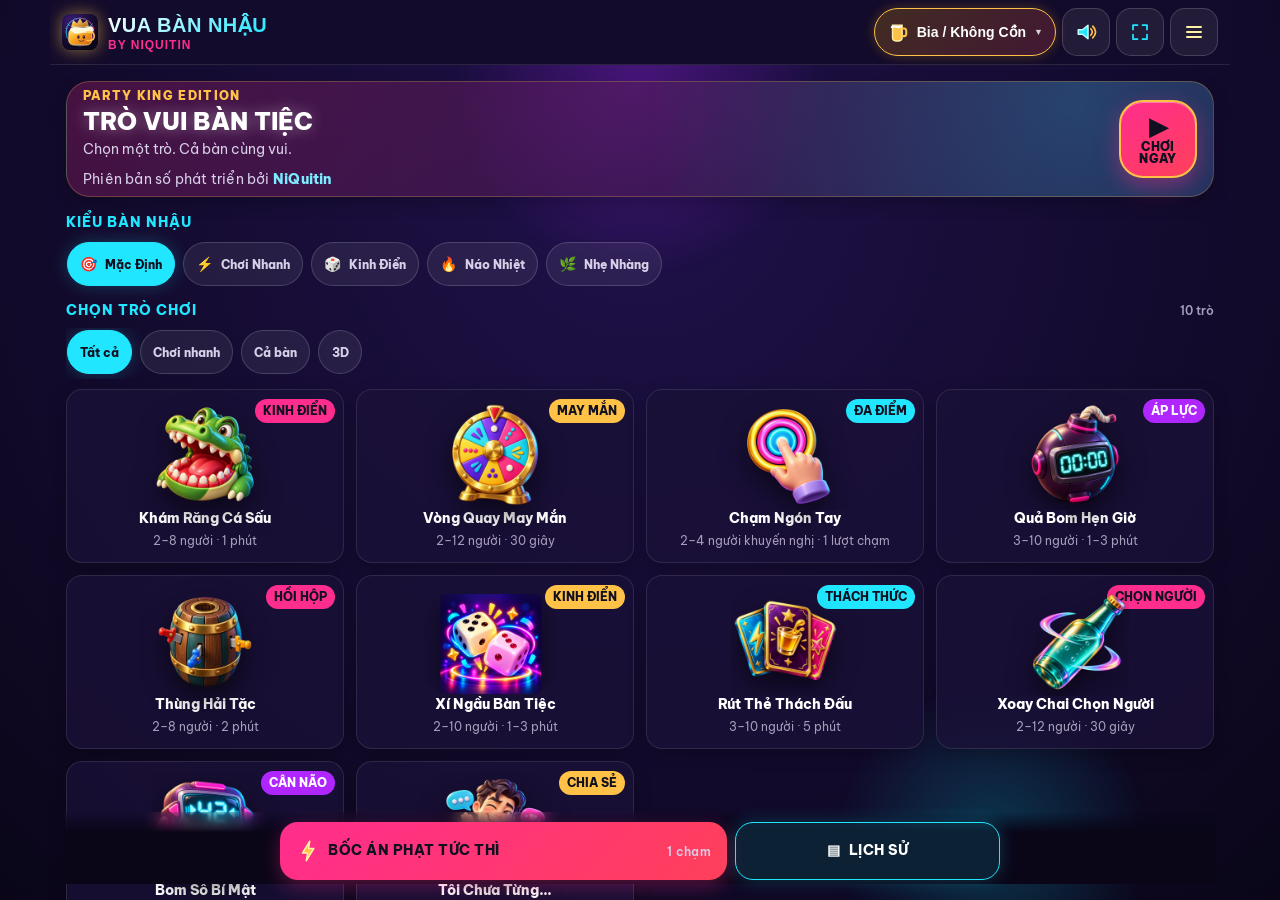
==== commit c9da9f5d: "Wheel QA R1: canvas-relative pointer and readable segments" ====
--- a/index.html
+++ b/index.html
@@ -11,13 +11,13 @@
     <meta name="apple-mobile-web-app-capable" content="yes">
     <meta name="apple-mobile-web-app-status-bar-style" content="black-translucent">
     <meta name="apple-mobile-web-app-title" content="Vua Bàn Nhậu">
-    <link rel="manifest" href="manifest.json?v=5.18.6">
+    <link rel="manifest" href="manifest.json?v=5.18.6-wheel-r1">
     <link rel="icon" href="assets/icons/app-icon.svg" type="image/svg+xml">
 
     <!-- Stylesheets -->
-    <link rel="stylesheet" href="css/style.css?v=5.18.6">
-    <link rel="stylesheet" href="css/components.css?v=5.18.6">
-    <link rel="stylesheet" href="css/phase2.css?v=5.18.6">
+    <link rel="stylesheet" href="css/style.css?v=5.18.6-wheel-r1">
+    <link rel="stylesheet" href="css/components.css?v=5.18.6-wheel-r1">
+    <link rel="stylesheet" href="css/phase2.css?v=5.18.6-wheel-r1">
 </head>
 <body>
 
@@ -860,31 +860,31 @@
     </div>
 
     <!-- JavaScript Files -->
-    <script src="js/ui-assets.js?v=5.18.6"></script>
-    <script src="js/haptics.js?v=5.18.6"></script>
-    <script src="js/pwa.js?v=5.18.6"></script>
-    <script src="js/audio.js?v=5.18.6"></script>
-    <script src="js/penalty_medium.js?v=5.18.6"></script>
-    <script src="js/penalties.js?v=5.18.6"></script>
-    <script src="js/party-session.js?v=5.18.6"></script>
-    <script src="js/player-roster.js?v=5.18.6"></script>
-    <script src="js/session-history.js?v=5.18.6"></script>
-    <script src="js/session-attribution.js?v=5.18.6"></script>
-    <script src="js/session-history-ui.js?v=5.18.6"></script>
-    <script src="js/games/crocodile.js?v=5.18.6"></script>
-    <script src="js/games/wheel.js?v=5.18.6"></script>
-    <script src="js/games/finger.js?v=5.18.6"></script>
-    <script src="js/games/bomb.js?v=5.18.6"></script>
-    <script src="js/games/pirate.js?v=5.18.6"></script>
-    <script src="js/vendor/three.min.js?v=5.18.6"></script>
-    <script src="js/visuals/dice-model.js?v=5.18.6"></script>
-    <script src="js/games/dice-3d-renderer.js?v=5.18.6"></script>
-    <script src="js/games/dice.js?v=5.18.6"></script>
-    <script src="js/games/cards.js?v=5.18.6"></script>
-    <script src="js/games/bottle.js?v=5.18.6"></script>
-    <script src="js/games/numberbomb.js?v=5.18.6"></script>
-    <script src="js/games/neverhave.js?v=5.18.6"></script>
-    <script src="js/how-to-play.js?v=5.18.6"></script>
-    <script src="js/app.js?v=5.18.6"></script>
+    <script src="js/ui-assets.js?v=5.18.6-wheel-r1"></script>
+    <script src="js/haptics.js?v=5.18.6-wheel-r1"></script>
+    <script src="js/pwa.js?v=5.18.6-wheel-r1"></script>
+    <script src="js/audio.js?v=5.18.6-wheel-r1"></script>
+    <script src="js/penalty_medium.js?v=5.18.6-wheel-r1"></script>
+    <script src="js/penalties.js?v=5.18.6-wheel-r1"></script>
+    <script src="js/party-session.js?v=5.18.6-wheel-r1"></script>
+    <script src="js/player-roster.js?v=5.18.6-wheel-r1"></script>
+    <script src="js/session-history.js?v=5.18.6-wheel-r1"></script>
+    <script src="js/session-attribution.js?v=5.18.6-wheel-r1"></script>
+    <script src="js/session-history-ui.js?v=5.18.6-wheel-r1"></script>
+    <script src="js/games/crocodile.js?v=5.18.6-wheel-r1"></script>
+    <script src="js/games/wheel.js?v=5.18.6-wheel-r1"></script>
+    <script src="js/games/finger.js?v=5.18.6-wheel-r1"></script>
+    <script src="js/games/bomb.js?v=5.18.6-wheel-r1"></script>
+    <script src="js/games/pirate.js?v=5.18.6-wheel-r1"></script>
+    <script src="js/vendor/three.min.js?v=5.18.6-wheel-r1"></script>
+    <script src="js/visuals/dice-model.js?v=5.18.6-wheel-r1"></script>
+    <script src="js/games/dice-3d-renderer.js?v=5.18.6-wheel-r1"></script>
+    <script src="js/games/dice.js?v=5.18.6-wheel-r1"></script>
+    <script src="js/games/cards.js?v=5.18.6-wheel-r1"></script>
+    <script src="js/games/bottle.js?v=5.18.6-wheel-r1"></script>
+    <script src="js/games/numberbomb.js?v=5.18.6-wheel-r1"></script>
+    <script src="js/games/neverhave.js?v=5.18.6-wheel-r1"></script>
+    <script src="js/how-to-play.js?v=5.18.6-wheel-r1"></script>
+    <script src="js/app.js?v=5.18.6-wheel-r1"></script>
 </body>
 </html>
--- a/css/phase2.css
+++ b/css/phase2.css
@@ -1,1024 +1,1024 @@
-/* ===================================================
-   PHASE 2/3 — SIGNATURE GAME POLISH + PRODUCTION QA
-   Shared vector icon sizing, motion rhythm and thumb-first controls.
-   =================================================== */
-.party-icon {
-    display: inline-block;
-    width: 1.35em;
-    height: 1.35em;
-    flex: 0 0 auto;
-    vertical-align: -0.28em;
-    overflow: visible;
-}
-
-.medium-preset-btn .m-icon {
-    display: block;
-    width: 34px;
-    height: 34px;
-    margin-bottom: 4px;
-}
-
-.penalty-item-row .p-icon {
-    width: 30px;
-    height: 30px;
-    flex: 0 0 auto;
-}
-
-.inline-result-icon {
-    width: 24px;
-    height: 24px;
-    vertical-align: -7px;
-    margin-right: 3px;
-}
-
-.stage-icon {
-    width: 24px;
-    height: 24px;
-    flex: 0 0 auto;
-    vertical-align: middle;
-}
-
-.center-btn-icon {
-    width: 28px;
-    height: 28px;
-    display: block;
-    margin-bottom: 2px;
-}
-
-.pulse-icon {
-    display: block;
-    width: 50px;
-    height: 50px;
-    margin: 0 auto 12px;
-}
-
-.topic-badge-icon {
-    width: 18px;
-    height: 18px;
-    flex: 0 0 auto;
-}
-
-.spark-emoji {
-    display: block;
-    width: 40px;
-    height: 40px;
-    filter: drop-shadow(0 0 15px #ffaa00);
-}
-
-.bomb-skull {
-    width: 76px;
-    height: 76px;
-    opacity: .88;
-    filter: drop-shadow(0 4px 10px rgba(0,0,0,.9));
-    transition: all .25s ease;
-}
-
-.hat-skull {
-    width: 22px;
-    height: 22px;
-    filter: drop-shadow(0 2px 3px rgba(0,0,0,.9));
-}
-
-.pirate-face-emoji {
-    display: block;
-    width: 68px;
-    height: 68px;
-    filter: drop-shadow(0 6px 12px rgba(0,0,0,.85));
-}
-
-.card-back-crown {
-    width: 38px;
-    height: 38px;
-    position: absolute;
-    top: -13px;
-    filter: drop-shadow(0 2px 4px rgba(0,0,0,.8));
-}
-
-.card-back-icon {
-    width: 58px;
-    height: 58px;
-    filter: drop-shadow(0 4px 8px rgba(0,0,0,.6));
-}
-
-.card-big-icon {
-    display: block;
-    width: 76px;
-    height: 76px;
-    margin: 4px 0;
-    filter: drop-shadow(0 8px 18px rgba(0,0,0,.7));
-}
-
-.bottle-epic-pill .pill-icon,
-.penalty-pill-epic .penalty-icon,
-.nbomb-epic-pill .pill-icon {
-    width: 38px;
-    height: 38px;
-    flex: 0 0 auto;
-}
-
+/* ===================================================
+   PHASE 2/3 — SIGNATURE GAME POLISH + PRODUCTION QA
+   Shared vector icon sizing, motion rhythm and thumb-first controls.
+   =================================================== */
+.party-icon {
+    display: inline-block;
+    width: 1.35em;
+    height: 1.35em;
+    flex: 0 0 auto;
+    vertical-align: -0.28em;
+    overflow: visible;
+}
+
+.medium-preset-btn .m-icon {
+    display: block;
+    width: 34px;
+    height: 34px;
+    margin-bottom: 4px;
+}
+
+.penalty-item-row .p-icon {
+    width: 30px;
+    height: 30px;
+    flex: 0 0 auto;
+}
+
+.inline-result-icon {
+    width: 24px;
+    height: 24px;
+    vertical-align: -7px;
+    margin-right: 3px;
+}
+
+.stage-icon {
+    width: 24px;
+    height: 24px;
+    flex: 0 0 auto;
+    vertical-align: middle;
+}
+
+.center-btn-icon {
+    width: 28px;
+    height: 28px;
+    display: block;
+    margin-bottom: 2px;
+}
+
+.pulse-icon {
+    display: block;
+    width: 50px;
+    height: 50px;
+    margin: 0 auto 12px;
+}
+
+.topic-badge-icon {
+    width: 18px;
+    height: 18px;
+    flex: 0 0 auto;
+}
+
+.spark-emoji {
+    display: block;
+    width: 40px;
+    height: 40px;
+    filter: drop-shadow(0 0 15px #ffaa00);
+}
+
+.bomb-skull {
+    width: 76px;
+    height: 76px;
+    opacity: .88;
+    filter: drop-shadow(0 4px 10px rgba(0,0,0,.9));
+    transition: all .25s ease;
+}
+
+.hat-skull {
+    width: 22px;
+    height: 22px;
+    filter: drop-shadow(0 2px 3px rgba(0,0,0,.9));
+}
+
+.pirate-face-emoji {
+    display: block;
+    width: 68px;
+    height: 68px;
+    filter: drop-shadow(0 6px 12px rgba(0,0,0,.85));
+}
+
+.card-back-crown {
+    width: 38px;
+    height: 38px;
+    position: absolute;
+    top: -13px;
+    filter: drop-shadow(0 2px 4px rgba(0,0,0,.8));
+}
+
+.card-back-icon {
+    width: 58px;
+    height: 58px;
+    filter: drop-shadow(0 4px 8px rgba(0,0,0,.6));
+}
+
+.card-big-icon {
+    display: block;
+    width: 76px;
+    height: 76px;
+    margin: 4px 0;
+    filter: drop-shadow(0 8px 18px rgba(0,0,0,.7));
+}
+
+.bottle-epic-pill .pill-icon,
+.penalty-pill-epic .penalty-icon,
+.nbomb-epic-pill .pill-icon {
+    width: 38px;
+    height: 38px;
+    flex: 0 0 auto;
+}
+
 .result-danger { color: var(--color-danger); }
 .result-safe { color: var(--color-success); }
-
+
 .tutorial-toast {
-    position: fixed;
-    left: 50%;
-    bottom: calc(132px + env(safe-area-inset-bottom));
-    z-index: 1200;
-    display: flex;
-    align-items: center;
+    position: fixed;
+    left: 50%;
+    bottom: calc(132px + env(safe-area-inset-bottom));
+    z-index: 1200;
+    display: flex;
+    align-items: center;
     gap: var(--space-3);
-    width: min(92vw, 420px);
+    width: min(92vw, 420px);
     padding: var(--space-3) var(--space-3) var(--space-3) var(--space-4);
     border: 1px solid var(--color-border-focus);
     border-radius: var(--radius-card);
     background: var(--color-surface-raised);
     color: var(--color-text-primary);
     box-shadow: var(--shadow-elevated), var(--shadow-neon);
-    opacity: 0;
-    pointer-events: none;
-    transform: translate(-50%, 14px);
+    opacity: 0;
+    pointer-events: none;
+    transform: translate(-50%, 14px);
     transition: opacity var(--motion-slow) ease, transform var(--motion-slow) ease;
-}
-
-.tutorial-toast.is-visible {
-    opacity: 1;
-    pointer-events: auto;
-    transform: translate(-50%, 0);
-}
-
-.tutorial-toast-icon {
-    width: 28px;
-    height: 28px;
-    flex: 0 0 auto;
-}
-
-#tutorial-toast-text {
-    flex: 1;
-    font-size: 13px;
-    font-weight: 700;
-    line-height: 1.35;
-}
-
+}
+
+.tutorial-toast.is-visible {
+    opacity: 1;
+    pointer-events: auto;
+    transform: translate(-50%, 0);
+}
+
+.tutorial-toast-icon {
+    width: 28px;
+    height: 28px;
+    flex: 0 0 auto;
+}
+
+#tutorial-toast-text {
+    flex: 1;
+    font-size: 13px;
+    font-weight: 700;
+    line-height: 1.35;
+}
+
 .tutorial-toast-close {
-    width: 36px;
-    height: 36px;
-    flex: 0 0 auto;
+    width: 36px;
+    height: 36px;
+    flex: 0 0 auto;
     border: 1px solid var(--color-border-default);
     border-radius: var(--radius-control);
     background: var(--color-surface-control);
     color: var(--color-text-primary);
-    font-size: 22px;
-    line-height: 1;
-    cursor: pointer;
-}
-
-/* Larger touch targets for controls created by older game templates. */
-.card-filter-pill,
-.never-filter-pill,
-.action-btn-small,
-.back-btn,
-.mini-select {
-    min-height: 44px;
-}
-
-.pirate-slot-btn {
-    min-width: 48px;
-    min-height: 44px;
-}
-
-.numpad-btn {
-    min-height: 52px;
-}
-
-.card-filter-pill,
-.never-filter-pill {
-    padding-inline: 14px;
-}
-
-.cup-lid {
-    display: inline-flex;
-    align-items: center;
-    justify-content: center;
-    gap: 7px;
-}
-
-.card-back-tap {
-    position: relative;
-}
-
-.card-back-tap::after {
-    content: '';
-    display: block;
-    height: 2px;
-    width: 48px;
-    margin: 7px auto 0;
-    background: linear-gradient(90deg, transparent, #20e7ff, transparent);
-    animation: tapLinePulse 1.35s ease-in-out infinite;
-}
-
-@keyframes tapLinePulse {
-    0%, 100% { opacity: .35; transform: scaleX(.65); }
-    50% { opacity: 1; transform: scaleX(1); }
-}
-
-.dice-result-card,
-.bottle-epic-pill,
-.nbomb-epic-pill {
-    animation: resultReveal .34s cubic-bezier(.2,.85,.35,1.2);
-}
-
-@keyframes resultReveal {
-    from { opacity: 0; transform: translateY(9px) scale(.96); }
-    to { opacity: 1; transform: translateY(0) scale(1); }
-}
-
-/* Phase 2D: reveal the dice result only after the renderer Promise settles.
-   Scope the lighter motion to the dice banner so other game result cards keep
-   their existing presentation. */
-.dice-result-container .dice-result-card {
-    animation: none;
-}
-
-.dice-result-container.dice-result-reveal {
-    animation: diceResultReveal 210ms ease-out both;
-}
-
-@keyframes diceResultReveal {
-    from { opacity: 0; transform: translateY(6px); }
-    to { opacity: 1; transform: translateY(0); }
-}
-
-@media (prefers-reduced-motion: reduce) {
-    .dice-result-container.dice-result-reveal {
-        animation-duration: 90ms;
-    }
-}
-
-/* Phase 2E: remove the previous result while a new roll is in flight. */
-.dice-result-container.dice-result-clearing {
-    animation: diceResultClear 120ms ease-in both;
-    pointer-events: none;
-}
-
-.dice-result-container.dice-result-pending {
-    animation: diceResultPending 120ms ease-out both;
-}
-
-.dice-rolling-hint {
-    color: rgba(255, 255, 255, 0.78);
-    font-size: 14px;
-    font-weight: 700;
-    letter-spacing: .02em;
-}
-
-@keyframes diceResultClear {
-    from { opacity: 1; transform: translateY(0); }
-    to { opacity: 0; transform: translateY(-2px); }
-}
-
-@keyframes diceResultPending {
-    from { opacity: 0; transform: translateY(2px); }
-    to { opacity: 1; transform: translateY(0); }
-}
-
-@media (prefers-reduced-motion: reduce) {
-    .dice-result-container.dice-result-clearing,
-    .dice-result-container.dice-result-pending {
-        animation-duration: 1ms;
-    }
-}
-
-.bomb-topic-card {
-    position: relative;
-    overflow: hidden;
-}
-
-.bomb-topic-card::after {
-    content: '';
-    position: absolute;
-    inset: 0;
-    pointer-events: none;
-    background: linear-gradient(105deg, transparent 35%, rgba(255,255,255,.08) 48%, transparent 60%);
-    transform: translateX(-120%);
-}
-
-.bomb-visual.ticking .bomb-body {
-    animation: bombSurfacePulse 1.1s ease-in-out infinite;
-}
-
-@keyframes bombSurfacePulse {
-    0%, 100% { border-color: rgba(255,255,255,.1); }
-    50% { border-color: rgba(255,75,62,.75); }
-}
-
-.nbomb-bomb-icon {
-    display: block;
-    width: 112px;
-    height: 96px;
-    overflow: visible;
-}
-
-.bottle-touch-zone {
-    touch-action: none;
-}
-
-.bottle-compass-ring::before,
-.bottle-compass-ring::after {
-    content: '';
-    position: absolute;
-    inset: 18px;
-    border: 1px solid rgba(32,231,255,.18);
-    border-radius: 50%;
-}
-
-.bottle-compass-ring::after {
-    inset: 48px;
-    border-color: rgba(255,45,141,.16);
-}
-
-.bottle-epic-pill .pill-icon {
-    vertical-align: middle;
-}
-
-/* Phase 3 production polish: keep motion on compositor-friendly properties. */
-.game-screen.active {
-    animation: phase3ScreenEnter .2s cubic-bezier(.2, .8, .2, 1);
-}
-
-@keyframes phase3ScreenEnter {
-    from { opacity: 0; transform: translateY(8px); }
-    to { opacity: 1; transform: translateY(0); }
-}
-
-.game-screen button:not(:disabled),
-.game-screen select,
-.game-screen input {
-    -webkit-tap-highlight-color: transparent;
-}
-
+    font-size: 22px;
+    line-height: 1;
+    cursor: pointer;
+}
+
+/* Larger touch targets for controls created by older game templates. */
+.card-filter-pill,
+.never-filter-pill,
+.action-btn-small,
+.back-btn,
+.mini-select {
+    min-height: 44px;
+}
+
+.pirate-slot-btn {
+    min-width: 48px;
+    min-height: 44px;
+}
+
+.numpad-btn {
+    min-height: 52px;
+}
+
+.card-filter-pill,
+.never-filter-pill {
+    padding-inline: 14px;
+}
+
+.cup-lid {
+    display: inline-flex;
+    align-items: center;
+    justify-content: center;
+    gap: 7px;
+}
+
+.card-back-tap {
+    position: relative;
+}
+
+.card-back-tap::after {
+    content: '';
+    display: block;
+    height: 2px;
+    width: 48px;
+    margin: 7px auto 0;
+    background: linear-gradient(90deg, transparent, #20e7ff, transparent);
+    animation: tapLinePulse 1.35s ease-in-out infinite;
+}
+
+@keyframes tapLinePulse {
+    0%, 100% { opacity: .35; transform: scaleX(.65); }
+    50% { opacity: 1; transform: scaleX(1); }
+}
+
+.dice-result-card,
+.bottle-epic-pill,
+.nbomb-epic-pill {
+    animation: resultReveal .34s cubic-bezier(.2,.85,.35,1.2);
+}
+
+@keyframes resultReveal {
+    from { opacity: 0; transform: translateY(9px) scale(.96); }
+    to { opacity: 1; transform: translateY(0) scale(1); }
+}
+
+/* Phase 2D: reveal the dice result only after the renderer Promise settles.
+   Scope the lighter motion to the dice banner so other game result cards keep
+   their existing presentation. */
+.dice-result-container .dice-result-card {
+    animation: none;
+}
+
+.dice-result-container.dice-result-reveal {
+    animation: diceResultReveal 210ms ease-out both;
+}
+
+@keyframes diceResultReveal {
+    from { opacity: 0; transform: translateY(6px); }
+    to { opacity: 1; transform: translateY(0); }
+}
+
+@media (prefers-reduced-motion: reduce) {
+    .dice-result-container.dice-result-reveal {
+        animation-duration: 90ms;
+    }
+}
+
+/* Phase 2E: remove the previous result while a new roll is in flight. */
+.dice-result-container.dice-result-clearing {
+    animation: diceResultClear 120ms ease-in both;
+    pointer-events: none;
+}
+
+.dice-result-container.dice-result-pending {
+    animation: diceResultPending 120ms ease-out both;
+}
+
+.dice-rolling-hint {
+    color: rgba(255, 255, 255, 0.78);
+    font-size: 14px;
+    font-weight: 700;
+    letter-spacing: .02em;
+}
+
+@keyframes diceResultClear {
+    from { opacity: 1; transform: translateY(0); }
+    to { opacity: 0; transform: translateY(-2px); }
+}
+
+@keyframes diceResultPending {
+    from { opacity: 0; transform: translateY(2px); }
+    to { opacity: 1; transform: translateY(0); }
+}
+
+@media (prefers-reduced-motion: reduce) {
+    .dice-result-container.dice-result-clearing,
+    .dice-result-container.dice-result-pending {
+        animation-duration: 1ms;
+    }
+}
+
+.bomb-topic-card {
+    position: relative;
+    overflow: hidden;
+}
+
+.bomb-topic-card::after {
+    content: '';
+    position: absolute;
+    inset: 0;
+    pointer-events: none;
+    background: linear-gradient(105deg, transparent 35%, rgba(255,255,255,.08) 48%, transparent 60%);
+    transform: translateX(-120%);
+}
+
+.bomb-visual.ticking .bomb-body {
+    animation: bombSurfacePulse 1.1s ease-in-out infinite;
+}
+
+@keyframes bombSurfacePulse {
+    0%, 100% { border-color: rgba(255,255,255,.1); }
+    50% { border-color: rgba(255,75,62,.75); }
+}
+
+.nbomb-bomb-icon {
+    display: block;
+    width: 112px;
+    height: 96px;
+    overflow: visible;
+}
+
+.bottle-touch-zone {
+    touch-action: none;
+}
+
+.bottle-compass-ring::before,
+.bottle-compass-ring::after {
+    content: '';
+    position: absolute;
+    inset: 18px;
+    border: 1px solid rgba(32,231,255,.18);
+    border-radius: 50%;
+}
+
+.bottle-compass-ring::after {
+    inset: 48px;
+    border-color: rgba(255,45,141,.16);
+}
+
+.bottle-epic-pill .pill-icon {
+    vertical-align: middle;
+}
+
+/* Phase 3 production polish: keep motion on compositor-friendly properties. */
+.game-screen.active {
+    animation: phase3ScreenEnter .2s cubic-bezier(.2, .8, .2, 1);
+}
+
+@keyframes phase3ScreenEnter {
+    from { opacity: 0; transform: translateY(8px); }
+    to { opacity: 1; transform: translateY(0); }
+}
+
+.game-screen button:not(:disabled),
+.game-screen select,
+.game-screen input {
+    -webkit-tap-highlight-color: transparent;
+}
+
 .game-screen button:not(:disabled):focus-visible,
 .game-screen select:focus-visible,
 .game-screen input:focus-visible {
     outline: 3px solid var(--color-focus);
     outline-offset: 3px;
     box-shadow: var(--focus-ring);
-}
-
-.bottle-3d,
-.card-3d-box,
-.die-cube,
-.bomb-body,
-.pirate-character {
-    will-change: transform;
-}
-
-.dice-result-card,
-.bottle-epic-pill,
-.nbomb-epic-pill,
-.pirate-penalty-banner {
-    contain: layout paint;
-}
-
-@media (prefers-reduced-motion: reduce) {
-    .game-screen.active { animation: none; }
-    .bottle-3d,
-    .card-3d-box,
-    .die-cube,
-    .bomb-body,
-    .pirate-character { will-change: auto; }
-}
-
-@media (max-width: 380px) {
-    .card-big-icon { width: 64px; height: 64px; }
-    .nbomb-bomb-icon { width: 92px; height: 78px; }
-    .pirate-face-emoji { width: 60px; height: 60px; }
-}
-
-/* Phase 5: mobile WebView gesture and premium home-card treatment. */
-#screen-home {
-    overflow-y: scroll;
-    overflow-x: hidden;
-    overscroll-behavior-y: contain;
-    touch-action: pan-y;
-    scrollbar-width: none;
-}
-
-#screen-home::-webkit-scrollbar {
-    display: none;
-}
-
-.games-grid,
-.game-card {
-    touch-action: pan-y;
-}
-
-.game-filters {
-    touch-action: pan-x pan-y;
-}
-
-.game-card .card-icon {
-    border-radius: 24px;
-    background:
-        radial-gradient(circle at 50% 38%, rgba(255,255,255,.13), transparent 52%),
-        linear-gradient(145deg, rgba(32,231,255,.07), rgba(255,45,141,.06));
-    border: 1px solid rgba(255,255,255,.06);
-    box-shadow: inset 0 1px rgba(255,255,255,.08);
-}
-
-.game-card .card-art-3d {
-    width: min(100%, 126px);
-    height: 96px;
-    margin: 3px auto 5px;
-    object-fit: contain;
-    padding: 0;
-    border: 0;
-    background: transparent;
-    box-shadow: none;
-    transform: scale(1.10) translateY(-1px);
-    filter: drop-shadow(0 10px 12px rgba(0,0,0,.55));
-}
-
-.game-card:active .card-art-3d {
-    transform: scale(1.08) translateY(1px) rotate(-2deg);
-}
-
-/* Upgrade Phase A: shared gameplay shell and touch-first hero staging. */
-.game-layout {
-    display: flex;
-    flex-direction: column;
-    width: 100%;
-    height: 100%;
-    min-height: 0;
-    gap: 8px;
-}
-
+}
+
+.bottle-3d,
+.card-3d-box,
+.die-cube,
+.bomb-body,
+.pirate-character {
+    will-change: transform;
+}
+
+.dice-result-card,
+.bottle-epic-pill,
+.nbomb-epic-pill,
+.pirate-penalty-banner {
+    contain: layout paint;
+}
+
+@media (prefers-reduced-motion: reduce) {
+    .game-screen.active { animation: none; }
+    .bottle-3d,
+    .card-3d-box,
+    .die-cube,
+    .bomb-body,
+    .pirate-character { will-change: auto; }
+}
+
+@media (max-width: 380px) {
+    .card-big-icon { width: 64px; height: 64px; }
+    .nbomb-bomb-icon { width: 92px; height: 78px; }
+    .pirate-face-emoji { width: 60px; height: 60px; }
+}
+
+/* Phase 5: mobile WebView gesture and premium home-card treatment. */
+#screen-home {
+    overflow-y: scroll;
+    overflow-x: hidden;
+    overscroll-behavior-y: contain;
+    touch-action: pan-y;
+    scrollbar-width: none;
+}
+
+#screen-home::-webkit-scrollbar {
+    display: none;
+}
+
+.games-grid,
+.game-card {
+    touch-action: pan-y;
+}
+
+.game-filters {
+    touch-action: pan-x pan-y;
+}
+
+.game-card .card-icon {
+    border-radius: 24px;
+    background:
+        radial-gradient(circle at 50% 38%, rgba(255,255,255,.13), transparent 52%),
+        linear-gradient(145deg, rgba(32,231,255,.07), rgba(255,45,141,.06));
+    border: 1px solid rgba(255,255,255,.06);
+    box-shadow: inset 0 1px rgba(255,255,255,.08);
+}
+
+.game-card .card-art-3d {
+    width: min(100%, 126px);
+    height: 96px;
+    margin: 3px auto 5px;
+    object-fit: contain;
+    padding: 0;
+    border: 0;
+    background: transparent;
+    box-shadow: none;
+    transform: scale(1.10) translateY(-1px);
+    filter: drop-shadow(0 10px 12px rgba(0,0,0,.55));
+}
+
+.game-card:active .card-art-3d {
+    transform: scale(1.08) translateY(1px) rotate(-2deg);
+}
+
+/* Upgrade Phase A: shared gameplay shell and touch-first hero staging. */
+.game-layout {
+    display: flex;
+    flex-direction: column;
+    width: 100%;
+    height: 100%;
+    min-height: 0;
+    gap: 8px;
+}
+
 .game-top-bar {
-    flex: 0 0 auto;
+    flex: 0 0 auto;
     min-height: var(--control-height-large);
-    display: grid;
-    grid-template-columns: auto minmax(0, 1fr) auto;
-    align-items: center;
+    display: grid;
+    grid-template-columns: auto minmax(0, 1fr) auto;
+    align-items: center;
     gap: var(--space-2);
     padding: 5px var(--space-2);
     border: 1px solid var(--color-border-subtle);
     border-radius: var(--radius-card);
     background: linear-gradient(135deg, var(--color-surface-elevated), var(--color-surface-base));
     box-shadow: var(--shadow-surface), inset 0 1px rgba(255,255,255,.08);
-    z-index: 20;
-}
-
+    z-index: 20;
+}
+
 .game-top-bar .back-btn,
 .game-top-bar .action-btn-small {
     min-height: var(--control-height-default);
-    white-space: nowrap;
-}
-
+    white-space: nowrap;
+}
+
 .mini-select {
-    appearance: none;
-    -webkit-appearance: none;
-    min-width: 0;
-    max-width: min(250px, 46vw);
-    padding: 9px 34px 9px 13px;
-    border: 1px solid rgba(255,194,71,.48);
+    appearance: none;
+    -webkit-appearance: none;
+    min-width: 0;
+    max-width: min(250px, 46vw);
+    padding: 9px 34px 9px 13px;
+    border: 1px solid rgba(255,194,71,.48);
     border-radius: var(--radius-control);
     color: var(--color-text-primary);
-    background:
-        linear-gradient(45deg, transparent 50%, #ffc247 50%) calc(100% - 17px) 50% / 6px 6px no-repeat,
-        linear-gradient(135deg, #ffc247 50%, transparent 50%) calc(100% - 12px) 50% / 6px 6px no-repeat,
-        linear-gradient(135deg, rgba(55,30,91,.96), rgba(20,12,47,.98));
-    box-shadow: inset 0 1px rgba(255,255,255,.1), 0 4px 12px rgba(0,0,0,.2);
+    background:
+        linear-gradient(45deg, transparent 50%, #ffc247 50%) calc(100% - 17px) 50% / 6px 6px no-repeat,
+        linear-gradient(135deg, #ffc247 50%, transparent 50%) calc(100% - 12px) 50% / 6px 6px no-repeat,
+        linear-gradient(135deg, rgba(55,30,91,.96), rgba(20,12,47,.98));
+    box-shadow: inset 0 1px rgba(255,255,255,.1), 0 4px 12px rgba(0,0,0,.2);
     font: var(--font-weight-control) var(--font-size-meta)/var(--line-height-control) var(--font-main);
-    color-scheme: dark;
-}
-
+    color-scheme: dark;
+}
+
 .mini-select:focus-visible {
     border-color: var(--color-focus);
     box-shadow: var(--focus-ring), var(--shadow-neon);
-}
-
-.game-bottom-bar {
-    flex: 0 0 auto;
-    display: grid;
-    grid-template-columns: minmax(0, 1fr) auto;
-    align-items: center;
-    gap: 10px;
-    padding: 8px 0 max(4px, env(safe-area-inset-bottom));
-    z-index: 30;
-}
-
-/* First-time player guide: closed by default to keep the one-thumb game flow
-   compact, expandable without leaving the current mini-game. */
+}
+
+.game-bottom-bar {
+    flex: 0 0 auto;
+    display: grid;
+    grid-template-columns: minmax(0, 1fr) auto;
+    align-items: center;
+    gap: 10px;
+    padding: 8px 0 max(4px, env(safe-area-inset-bottom));
+    z-index: 30;
+}
+
+/* First-time player guide: closed by default to keep the one-thumb game flow
+   compact, expandable without leaving the current mini-game. */
 .how-to-play {
-    flex: 0 0 auto;
-    width: min(100%, 620px);
-    margin: -1px auto 1px;
+    flex: 0 0 auto;
+    width: min(100%, 620px);
+    margin: -1px auto 1px;
     color: var(--color-text-primary);
     border: 1px solid var(--color-border-focus);
     border-radius: var(--radius-card);
     background: linear-gradient(110deg, var(--color-surface-elevated), var(--color-surface-base));
     box-shadow: var(--shadow-surface);
-    overflow: hidden;
-    z-index: 25;
-}
-
-.how-to-play summary {
-    min-height: 42px;
-    display: grid;
-    grid-template-columns: 27px auto 1fr 20px;
-    align-items: center;
-    gap: 8px;
-    padding: 6px 11px;
-    cursor: pointer;
-    list-style: none;
-    user-select: none;
-    -webkit-tap-highlight-color: transparent;
-}
-
-.how-to-play summary::-webkit-details-marker { display: none; }
+    overflow: hidden;
+    z-index: 25;
+}
+
+.how-to-play summary {
+    min-height: 42px;
+    display: grid;
+    grid-template-columns: 27px auto 1fr 20px;
+    align-items: center;
+    gap: 8px;
+    padding: 6px 11px;
+    cursor: pointer;
+    list-style: none;
+    user-select: none;
+    -webkit-tap-highlight-color: transparent;
+}
+
+.how-to-play summary::-webkit-details-marker { display: none; }
 .how-to-play summary:focus-visible { outline: 3px solid var(--color-focus); outline-offset: -3px; }
-
-.how-to-play-icon {
-    display: grid;
-    place-items: center;
-    width: 25px;
-    height: 25px;
+
+.how-to-play-icon {
+    display: grid;
+    place-items: center;
+    width: 25px;
+    height: 25px;
     border: 1px solid var(--color-border-warm);
-    border-radius: 50%;
+    border-radius: 50%;
     color: var(--color-accent-warm);
-    font-size: 15px;
-    font-weight: 900;
-    box-shadow: 0 0 9px rgba(255,194,71,.2);
-}
-
+    font-size: 15px;
+    font-weight: 900;
+    box-shadow: 0 0 9px rgba(255,194,71,.2);
+}
+
 .how-to-play-label {
     color: var(--color-accent-secondary);
     font-size: var(--font-size-meta);
     font-weight: var(--font-weight-display);
-    letter-spacing: .1em;
-}
-
+    letter-spacing: .1em;
+}
+
 .how-to-play-game {
-    min-width: 0;
-    overflow: hidden;
+    min-width: 0;
+    overflow: hidden;
     color: var(--color-text-secondary);
     font-size: var(--font-size-meta);
     font-weight: var(--font-weight-supporting);
-    text-overflow: ellipsis;
-    white-space: nowrap;
-}
-
+    text-overflow: ellipsis;
+    white-space: nowrap;
+}
+
 .how-to-play-chevron {
     color: var(--color-accent-warm);
-    font-size: 20px;
-    line-height: 1;
-    text-align: center;
-    transition: transform .18s ease;
-}
-
-.how-to-play[open] .how-to-play-chevron { transform: rotate(180deg); }
+    font-size: 20px;
+    line-height: 1;
+    text-align: center;
+    transition: transform .18s ease;
+}
+
+.how-to-play[open] .how-to-play-chevron { transform: rotate(180deg); }
 .how-to-play[open] summary { border-bottom: 1px solid var(--color-border-subtle); }
-
+
 .how-to-play-body {
-    padding: 7px 14px 10px 43px;
+    padding: 7px 14px 10px 43px;
     color: var(--color-text-secondary);
     font-size: var(--font-size-supporting);
     line-height: var(--line-height-body);
-}
-
-.how-to-play-body ol { margin: 0; padding-left: 18px; }
-.how-to-play-body li { padding: 2px 0; }
+}
+
+.how-to-play-body ol { margin: 0; padding-left: 18px; }
+.how-to-play-body li { padding: 2px 0; }
 .how-to-play-body li::marker { color: var(--color-accent-warm); font-weight: var(--font-weight-display); }
-
-/* Expanded help must remain readable on short phones. The active screen is
-   allowed to scroll only while its guide is open; normal play stays locked to
-   the distraction-free full-height layout. */
-.game-screen.guide-open { overflow-y: auto; }
-.game-screen.guide-open .game-layout { height: auto; min-height: 100%; }
-
-/* Phase 3B1: keep one scroll owner when the expanded guide makes the game
-   taller than the viewport. The stage itself must not become a nested scroller. */
-.game-screen.guide-open {
-    overscroll-behavior: contain;
-    -webkit-overflow-scrolling: touch;
-}
-
-@media (max-width: 380px) {
-    .how-to-play summary { grid-template-columns: 25px auto 1fr 18px; gap: 6px; padding-inline: 8px; }
-    .how-to-play-label { font-size: 10px; }
-    .how-to-play-game { font-size: 10px; }
-    .how-to-play-body { padding-left: 36px; font-size: 11px; }
-}
-
-/* Phase 3B1: on very narrow phones the back control and mode selector cannot
-   share one row without the select escaping the top bar. Stack only this
-   narrow breakpoint; wider mobile keeps the compact one-row shell. */
-@media (max-width: 340px) {
-    #screen-dice .game-top-bar {
-        grid-template-columns: minmax(0, 1fr);
-        grid-template-rows: auto auto;
-    }
-
-    #screen-dice .game-top-bar .back-btn,
-    #screen-dice .dice-mode-switch,
-    #screen-dice .mini-select {
-        width: 100%;
-        max-width: none;
-    }
-}
-
-/* Phase 3B1: mobile Dice layouts use one screen-level scroll owner whenever
-   intrinsic result/help content exceeds the viewport. This also covers tall
-   phones whose result card becomes taller than the idle layout. */
-@media (max-width: 600px) {
-    #screen-dice {
-        overflow-y: auto;
-        overscroll-behavior: contain;
-        -webkit-overflow-scrolling: touch;
-    }
-
-    #screen-dice .dice-stage {
-        flex: 0 0 auto;
-        height: auto;
-        min-height: 100%;
-        overflow: visible;
-    }
-}
-
-.game-bottom-bar .primary-btn {
-    min-height: 58px;
-    min-width: 0;
-    width: 100%;
-    font-size: clamp(14px, 3.8vw, 17px);
-}
-
-.game-bottom-bar > .primary-btn:only-child {
-    display: block;
-}
-
-/* ===================================================
-   PHASE 3B2 — DICE UX STATE + VISUAL HIERARCHY
-   Scoped to the Dice screen; renderer, shared shell and header stay frozen.
-   =================================================== */
-#screen-dice #dice-roll-btn {
-    transition: opacity .18s ease, filter .18s ease, box-shadow .18s ease, transform .18s ease;
-}
-
-#screen-dice #dice-roll-btn.dice-cta-rolling {
-    cursor: not-allowed;
-    opacity: .62;
-    filter: saturate(.55);
-    box-shadow: 0 4px 12px rgba(0, 0, 0, .24);
-    animation: none;
-}
-
-#screen-dice #dice-roll-btn.dice-cta-result {
-    box-shadow: 0 5px 16px rgba(255, 0, 127, .28);
-}
-
-#screen-dice #dice-roll-btn .dice-cta-label {
-    min-width: 0;
-}
-
-/* BÁT LẮC is a status/decorative label, not a competing action. */
-#screen-dice .dice-shaker-cup {
-    opacity: .62;
-    border-color: rgba(255, 215, 0, .28);
-    background: rgba(255, 255, 255, .045);
-    box-shadow: 0 3px 8px rgba(0, 0, 0, .28);
-    transition: opacity .2s ease, border-color .2s ease, box-shadow .2s ease, background .2s ease;
-}
-
-#screen-dice .dice-shaker-cup.shaking-cup {
-    opacity: 1;
-    border-color: rgba(255, 215, 0, .66);
-    background: linear-gradient(135deg, rgba(255, 255, 255, .14), rgba(255, 255, 255, .06));
-    box-shadow: 0 5px 15px rgba(255, 174, 0, .22);
-}
-
-/* Result order: status → total/breakdown → outcome → instruction. */
-#screen-dice .dice-result-card {
-    padding: 9px 12px;
-}
-
-#screen-dice .dice-result-status {
-    margin-bottom: 4px;
-    font-size: 8px;
-    opacity: .82;
-}
-
-#screen-dice .dice-result-card .d-title {
-    display: flex;
-    align-items: baseline;
-    justify-content: center;
-    flex-wrap: wrap;
-    gap: 0 7px;
-    margin-bottom: 4px;
-    line-height: 1.15;
-}
-
-#screen-dice .dice-result-card .d-total {
-    font-size: clamp(18px, 4.4vw, 22px);
-    font-weight: 900;
-    letter-spacing: .01em;
-}
-
-#screen-dice .dice-result-card .d-breakdown {
-    color: rgba(255, 255, 255, .72);
-    font-size: 13px;
-    font-weight: 700;
-}
-
-#screen-dice .dice-result-card .d-action {
-    display: flex;
-    align-items: flex-start;
-    justify-content: center;
-    gap: 6px;
-    margin: 0 auto;
-    max-width: 100%;
-    text-align: left;
-    line-height: 1.25;
-}
-
-#screen-dice .d-action-icon {
-    flex: 0 0 auto;
-    line-height: 1;
-}
-
-#screen-dice .d-action-icon .inline-result-icon {
-    margin: 1px 0 0;
-}
-
-#screen-dice .d-action-copy {
-    min-width: 0;
-    display: grid;
-    gap: 2px;
-}
-
-#screen-dice .d-outcome {
-    display: block;
-    color: #fff;
-    font-size: 13px;
-    font-weight: 900;
-    letter-spacing: .02em;
-}
-
-#screen-dice .d-instruction {
-    display: block;
-    color: rgba(255, 255, 255, .84);
-    font-size: 13px;
-}
-
-/* A rolling hint is deliberately quieter than a resolved result. */
-#screen-dice .dice-result-container.dice-result-pending {
-    background: transparent;
-    border-color: transparent;
-    box-shadow: none;
-}
-
-#screen-dice .dice-rolling-hint {
-    color: rgba(255, 255, 255, .58);
-    font-size: 13px;
-    font-weight: 700;
-    letter-spacing: .04em;
-}
-
-/* Shared cup prominence follows its existing 0/1/2 state machine. */
-#screen-dice #dice-pot-display[data-pot-state="empty"] .pot-pill {
-    opacity: .58;
-    border-color: rgba(255, 215, 0, .32);
-    background: rgba(255, 174, 0, .09);
-    box-shadow: 0 3px 8px rgba(0, 0, 0, .2);
-}
-
-#screen-dice #dice-pot-display[data-pot-state="half"] .pot-pill {
-    opacity: .82;
-    border-color: rgba(255, 215, 0, .52);
-    background: rgba(255, 174, 0, .15);
-    box-shadow: 0 4px 11px rgba(255, 174, 0, .18);
-}
-
-#screen-dice #dice-pot-display[data-pot-state="full"] .pot-pill {
-    opacity: 1;
-    border-color: rgba(255, 215, 0, .8);
-    background: rgba(255, 174, 0, .24);
-    box-shadow: 0 5px 15px rgba(255, 174, 0, .3);
-}
-
-#screen-dice .pot-label {
-    color: rgba(255, 255, 255, .72);
-    font-weight: 700;
-}
-
-/* Compact rule reference: scanable, secondary to the result card. */
-#screen-dice .dice-legend {
-    align-items: center;
-    column-gap: 10px;
-    row-gap: 3px;
-    line-height: 1.3;
-}
-
-#screen-dice .dice-legend span:not(:last-child)::after {
-    content: ' ·';
-    color: rgba(255, 255, 255, .42);
-    padding-left: 7px;
-}
-
-#screen-dice .dice-legend strong {
-    color: rgba(255, 255, 255, .86);
-}
-
-@media (max-width: 340px) {
-    #screen-dice .dice-legend span:not(:last-child)::after {
-        content: '';
-        padding-left: 0;
-    }
-}
-
-@media (prefers-reduced-motion: reduce) {
-    #screen-dice #dice-roll-btn,
-    #screen-dice .dice-shaker-cup {
-        transition-duration: 1ms;
-    }
-}
-
+
+/* Expanded help must remain readable on short phones. The active screen is
+   allowed to scroll only while its guide is open; normal play stays locked to
+   the distraction-free full-height layout. */
+.game-screen.guide-open { overflow-y: auto; }
+.game-screen.guide-open .game-layout { height: auto; min-height: 100%; }
+
+/* Phase 3B1: keep one scroll owner when the expanded guide makes the game
+   taller than the viewport. The stage itself must not become a nested scroller. */
+.game-screen.guide-open {
+    overscroll-behavior: contain;
+    -webkit-overflow-scrolling: touch;
+}
+
+@media (max-width: 380px) {
+    .how-to-play summary { grid-template-columns: 25px auto 1fr 18px; gap: 6px; padding-inline: 8px; }
+    .how-to-play-label { font-size: 10px; }
+    .how-to-play-game { font-size: 10px; }
+    .how-to-play-body { padding-left: 36px; font-size: 11px; }
+}
+
+/* Phase 3B1: on very narrow phones the back control and mode selector cannot
+   share one row without the select escaping the top bar. Stack only this
+   narrow breakpoint; wider mobile keeps the compact one-row shell. */
+@media (max-width: 340px) {
+    #screen-dice .game-top-bar {
+        grid-template-columns: minmax(0, 1fr);
+        grid-template-rows: auto auto;
+    }
+
+    #screen-dice .game-top-bar .back-btn,
+    #screen-dice .dice-mode-switch,
+    #screen-dice .mini-select {
+        width: 100%;
+        max-width: none;
+    }
+}
+
+/* Phase 3B1: mobile Dice layouts use one screen-level scroll owner whenever
+   intrinsic result/help content exceeds the viewport. This also covers tall
+   phones whose result card becomes taller than the idle layout. */
+@media (max-width: 600px) {
+    #screen-dice {
+        overflow-y: auto;
+        overscroll-behavior: contain;
+        -webkit-overflow-scrolling: touch;
+    }
+
+    #screen-dice .dice-stage {
+        flex: 0 0 auto;
+        height: auto;
+        min-height: 100%;
+        overflow: visible;
+    }
+}
+
+.game-bottom-bar .primary-btn {
+    min-height: 58px;
+    min-width: 0;
+    width: 100%;
+    font-size: clamp(14px, 3.8vw, 17px);
+}
+
+.game-bottom-bar > .primary-btn:only-child {
+    display: block;
+}
+
+/* ===================================================
+   PHASE 3B2 — DICE UX STATE + VISUAL HIERARCHY
+   Scoped to the Dice screen; renderer, shared shell and header stay frozen.
+   =================================================== */
+#screen-dice #dice-roll-btn {
+    transition: opacity .18s ease, filter .18s ease, box-shadow .18s ease, transform .18s ease;
+}
+
+#screen-dice #dice-roll-btn.dice-cta-rolling {
+    cursor: not-allowed;
+    opacity: .62;
+    filter: saturate(.55);
+    box-shadow: 0 4px 12px rgba(0, 0, 0, .24);
+    animation: none;
+}
+
+#screen-dice #dice-roll-btn.dice-cta-result {
+    box-shadow: 0 5px 16px rgba(255, 0, 127, .28);
+}
+
+#screen-dice #dice-roll-btn .dice-cta-label {
+    min-width: 0;
+}
+
+/* BÁT LẮC is a status/decorative label, not a competing action. */
+#screen-dice .dice-shaker-cup {
+    opacity: .62;
+    border-color: rgba(255, 215, 0, .28);
+    background: rgba(255, 255, 255, .045);
+    box-shadow: 0 3px 8px rgba(0, 0, 0, .28);
+    transition: opacity .2s ease, border-color .2s ease, box-shadow .2s ease, background .2s ease;
+}
+
+#screen-dice .dice-shaker-cup.shaking-cup {
+    opacity: 1;
+    border-color: rgba(255, 215, 0, .66);
+    background: linear-gradient(135deg, rgba(255, 255, 255, .14), rgba(255, 255, 255, .06));
+    box-shadow: 0 5px 15px rgba(255, 174, 0, .22);
+}
+
+/* Result order: status → total/breakdown → outcome → instruction. */
+#screen-dice .dice-result-card {
+    padding: 9px 12px;
+}
+
+#screen-dice .dice-result-status {
+    margin-bottom: 4px;
+    font-size: 8px;
+    opacity: .82;
+}
+
+#screen-dice .dice-result-card .d-title {
+    display: flex;
+    align-items: baseline;
+    justify-content: center;
+    flex-wrap: wrap;
+    gap: 0 7px;
+    margin-bottom: 4px;
+    line-height: 1.15;
+}
+
+#screen-dice .dice-result-card .d-total {
+    font-size: clamp(18px, 4.4vw, 22px);
+    font-weight: 900;
+    letter-spacing: .01em;
+}
+
+#screen-dice .dice-result-card .d-breakdown {
+    color: rgba(255, 255, 255, .72);
+    font-size: 13px;
+    font-weight: 700;
+}
+
+#screen-dice .dice-result-card .d-action {
+    display: flex;
+    align-items: flex-start;
+    justify-content: center;
+    gap: 6px;
+    margin: 0 auto;
+    max-width: 100%;
+    text-align: left;
+    line-height: 1.25;
+}
+
+#screen-dice .d-action-icon {
+    flex: 0 0 auto;
+    line-height: 1;
+}
+
+#screen-dice .d-action-icon .inline-result-icon {
+    margin: 1px 0 0;
+}
+
+#screen-dice .d-action-copy {
+    min-width: 0;
+    display: grid;
+    gap: 2px;
+}
+
+#screen-dice .d-outcome {
+    display: block;
+    color: #fff;
+    font-size: 13px;
+    font-weight: 900;
+    letter-spacing: .02em;
+}
+
+#screen-dice .d-instruction {
+    display: block;
+    color: rgba(255, 255, 255, .84);
+    font-size: 13px;
+}
+
+/* A rolling hint is deliberately quieter than a resolved result. */
+#screen-dice .dice-result-container.dice-result-pending {
+    background: transparent;
+    border-color: transparent;
+    box-shadow: none;
+}
+
+#screen-dice .dice-rolling-hint {
+    color: rgba(255, 255, 255, .58);
+    font-size: 13px;
+    font-weight: 700;
+    letter-spacing: .04em;
+}
+
+/* Shared cup prominence follows its existing 0/1/2 state machine. */
+#screen-dice #dice-pot-display[data-pot-state="empty"] .pot-pill {
+    opacity: .58;
+    border-color: rgba(255, 215, 0, .32);
+    background: rgba(255, 174, 0, .09);
+    box-shadow: 0 3px 8px rgba(0, 0, 0, .2);
+}
+
+#screen-dice #dice-pot-display[data-pot-state="half"] .pot-pill {
+    opacity: .82;
+    border-color: rgba(255, 215, 0, .52);
+    background: rgba(255, 174, 0, .15);
+    box-shadow: 0 4px 11px rgba(255, 174, 0, .18);
+}
+
+#screen-dice #dice-pot-display[data-pot-state="full"] .pot-pill {
+    opacity: 1;
+    border-color: rgba(255, 215, 0, .8);
+    background: rgba(255, 174, 0, .24);
+    box-shadow: 0 5px 15px rgba(255, 174, 0, .3);
+}
+
+#screen-dice .pot-label {
+    color: rgba(255, 255, 255, .72);
+    font-weight: 700;
+}
+
+/* Compact rule reference: scanable, secondary to the result card. */
+#screen-dice .dice-legend {
+    align-items: center;
+    column-gap: 10px;
+    row-gap: 3px;
+    line-height: 1.3;
+}
+
+#screen-dice .dice-legend span:not(:last-child)::after {
+    content: ' ·';
+    color: rgba(255, 255, 255, .42);
+    padding-left: 7px;
+}
+
+#screen-dice .dice-legend strong {
+    color: rgba(255, 255, 255, .86);
+}
+
+@media (max-width: 340px) {
+    #screen-dice .dice-legend span:not(:last-child)::after {
+        content: '';
+        padding-left: 0;
+    }
+}
+
+@media (prefers-reduced-motion: reduce) {
+    #screen-dice #dice-roll-btn,
+    #screen-dice .dice-shaker-cup {
+        transition-duration: 1ms;
+    }
+}
+
 .game-status-text {
-    min-width: 0;
+    min-width: 0;
     color: var(--color-text-secondary);
-    font-size: clamp(13px, 3.2vw, 15px);
-    line-height: 1.35;
-}
-
+    font-size: clamp(13px, 3.2vw, 15px);
+    line-height: 1.35;
+}
+
 .overlay-header {
-    top: max(10px, env(safe-area-inset-top));
-    left: 12px;
-    right: 12px;
-    padding: 7px 9px;
+    top: max(10px, env(safe-area-inset-top));
+    left: 12px;
+    right: 12px;
+    padding: 7px 9px;
     border: 1px solid var(--color-border-default);
     background: var(--color-surface-elevated);
     box-shadow: var(--shadow-elevated);
-}
-
-.overlay-header .back-btn,
-.overlay-header .action-btn-small {
-    min-height: 44px;
-}
-
-/* Finger Shock: replace the empty waiting state with a visible 3D-like touch beacon. */
-.finger-stage {
-    background:
-        radial-gradient(circle at 50% 43%, rgba(50,28,100,.9) 0 8%, transparent 32%),
-        radial-gradient(circle at 20% 78%, rgba(0,240,255,.13), transparent 28%),
-        radial-gradient(circle at 85% 18%, rgba(255,45,141,.16), transparent 25%),
-        #080314;
-}
-
-.finger-stage::before,
-.finger-stage::after {
-    content: '';
-    position: absolute;
-    inset: 18% 9% 12%;
-    border: 1px solid rgba(32,231,255,.09);
-    border-radius: 42px;
-    transform: perspective(500px) rotateX(8deg);
-    pointer-events: none;
-}
-
-.finger-stage::after {
-    inset: 23% 16% 19%;
-    border-color: rgba(255,45,141,.08);
-    transform: perspective(500px) rotateX(8deg) scale(.88);
-}
-
-.finger-hero-object {
-    position: absolute;
-    left: 50%;
-    top: 45%;
-    width: min(54vw, 230px);
-    height: min(54vw, 230px);
-    transform: translate(-50%, -50%);
-    display: grid;
-    place-items: center;
-    pointer-events: none;
-    z-index: 1;
-    opacity: .78;
-}
-
-.finger-hero-halo {
-    position: absolute;
-    inset: 7%;
-    border-radius: 50%;
-    border: 1px solid rgba(32,231,255,.55);
-    box-shadow: 0 0 26px rgba(32,231,255,.25), inset 0 0 26px rgba(255,45,141,.18);
-    animation: fingerHaloSpin 12s linear infinite;
-}
-
-.finger-hero-halo::before,
-.finger-hero-halo::after {
-    content: '';
-    position: absolute;
-    width: 10px;
-    height: 10px;
-    border-radius: 50%;
-    background: #20e7ff;
-    box-shadow: 0 0 14px #20e7ff;
-    top: -5px;
-    left: 50%;
-}
-
-.finger-hero-halo::after {
-    top: auto;
-    left: auto;
-    right: -5px;
-    bottom: 26%;
-    background: #ff2d8d;
-    box-shadow: 0 0 14px #ff2d8d;
-}
-
-@keyframes fingerHaloSpin { to { transform: rotate(360deg); } }
-
-.finger-hero-core {
-    width: 54%;
-    aspect-ratio: 1;
-    display: grid;
-    place-items: center;
-    border-radius: 34% 66% 58% 42% / 44% 40% 60% 56%;
-    background: linear-gradient(145deg, rgba(32,231,255,.23), rgba(255,45,141,.18));
-    border: 1px solid rgba(255,255,255,.24);
-    box-shadow: 0 18px 36px rgba(0,0,0,.35), inset 0 1px rgba(255,255,255,.3), 0 0 28px rgba(32,231,255,.24);
-    animation: fingerCoreFloat 2.2s ease-in-out infinite;
-}
-
-@keyframes fingerCoreFloat {
-    0%,100% { transform: translateY(0) rotate(-4deg); }
-    50% { transform: translateY(-8px) rotate(4deg); }
-}
-
-.finger-hero-icon {
-    width: 72%;
-    height: 72%;
-    filter: drop-shadow(0 8px 16px rgba(0,0,0,.5));
-}
-
-.finger-hero-label {
-    position: absolute;
-    bottom: -4px;
-    color: rgba(255,255,255,.44);
-    font-size: 10px;
-    letter-spacing: 2px;
-    font-weight: 800;
-}
-
-.finger-hint {
-    top: 67%;
-    z-index: 8;
-}
-
-.gesture-guide {
-    display: flex;
-    justify-content: center;
-    gap: 18px;
-    margin-bottom: 5px;
-}
-
-.gesture-guide-dot {
-    width: 17px;
-    height: 17px;
-    border-radius: 50%;
-    border: 2px solid #fff;
-    background: #20e7ff;
-    box-shadow: 0 0 16px #20e7ff;
-    animation: guideTap 1.4s ease-in-out infinite;
-}
-
-.gesture-guide-dot:nth-child(2) {
-    background: #ff2d8d;
-    box-shadow: 0 0 16px #ff2d8d;
-    animation-delay: .22s;
-}
-
-@keyframes guideTap {
-    0%,100% { transform: translateY(0) scale(1); opacity: .78; }
-    50% { transform: translateY(-8px) scale(1.18); opacity: 1; }
-}
-
-.finger-rule-chip {
-    display: inline-flex;
-    margin-top: 10px;
-    padding: 7px 12px;
-    border: 1px solid rgba(255,255,255,.16);
-    border-radius: 999px;
-    background: rgba(13,8,34,.66);
-    color: rgba(255,255,255,.7);
-    font-size: 11px;
-}
-
-.touch-elements-layer {
-    position: absolute;
-    inset: 0;
-    z-index: 12;
-    pointer-events: none;
-}
-
+}
+
+.overlay-header .back-btn,
+.overlay-header .action-btn-small {
+    min-height: 44px;
+}
+
+/* Finger Shock: replace the empty waiting state with a visible 3D-like touch beacon. */
+.finger-stage {
+    background:
+        radial-gradient(circle at 50% 43%, rgba(50,28,100,.9) 0 8%, transparent 32%),
+        radial-gradient(circle at 20% 78%, rgba(0,240,255,.13), transparent 28%),
+        radial-gradient(circle at 85% 18%, rgba(255,45,141,.16), transparent 25%),
+        #080314;
+}
+
+.finger-stage::before,
+.finger-stage::after {
+    content: '';
+    position: absolute;
+    inset: 18% 9% 12%;
+    border: 1px solid rgba(32,231,255,.09);
+    border-radius: 42px;
+    transform: perspective(500px) rotateX(8deg);
+    pointer-events: none;
+}
+
+.finger-stage::after {
+    inset: 23% 16% 19%;
+    border-color: rgba(255,45,141,.08);
+    transform: perspective(500px) rotateX(8deg) scale(.88);
+}
+
+.finger-hero-object {
+    position: absolute;
+    left: 50%;
+    top: 45%;
+    width: min(54vw, 230px);
+    height: min(54vw, 230px);
+    transform: translate(-50%, -50%);
+    display: grid;
+    place-items: center;
+    pointer-events: none;
+    z-index: 1;
+    opacity: .78;
+}
+
+.finger-hero-halo {
+    position: absolute;
+    inset: 7%;
+    border-radius: 50%;
+    border: 1px solid rgba(32,231,255,.55);
+    box-shadow: 0 0 26px rgba(32,231,255,.25), inset 0 0 26px rgba(255,45,141,.18);
+    animation: fingerHaloSpin 12s linear infinite;
+}
+
+.finger-hero-halo::before,
+.finger-hero-halo::after {
+    content: '';
+    position: absolute;
+    width: 10px;
+    height: 10px;
+    border-radius: 50%;
+    background: #20e7ff;
+    box-shadow: 0 0 14px #20e7ff;
+    top: -5px;
+    left: 50%;
+}
+
+.finger-hero-halo::after {
+    top: auto;
+    left: auto;
+    right: -5px;
+    bottom: 26%;
+    background: #ff2d8d;
+    box-shadow: 0 0 14px #ff2d8d;
+}
+
+@keyframes fingerHaloSpin { to { transform: rotate(360deg); } }
+
+.finger-hero-core {
+    width: 54%;
+    aspect-ratio: 1;
+    display: grid;
+    place-items: center;
+    border-radius: 34% 66% 58% 42% / 44% 40% 60% 56%;
+    background: linear-gradient(145deg, rgba(32,231,255,.23), rgba(255,45,141,.18));
+    border: 1px solid rgba(255,255,255,.24);
+    box-shadow: 0 18px 36px rgba(0,0,0,.35), inset 0 1px rgba(255,255,255,.3), 0 0 28px rgba(32,231,255,.24);
+    animation: fingerCoreFloat 2.2s ease-in-out infinite;
+}
+
+@keyframes fingerCoreFloat {
+    0%,100% { transform: translateY(0) rotate(-4deg); }
+    50% { transform: translateY(-8px) rotate(4deg); }
+}
+
+.finger-hero-icon {
+    width: 72%;
+    height: 72%;
+    filter: drop-shadow(0 8px 16px rgba(0,0,0,.5));
+}
+
+.finger-hero-label {
+    position: absolute;
+    bottom: -4px;
+    color: rgba(255,255,255,.44);
+    font-size: 10px;
+    letter-spacing: 2px;
+    font-weight: 800;
+}
+
+.finger-hint {
+    top: 67%;
+    z-index: 8;
+}
+
+.gesture-guide {
+    display: flex;
+    justify-content: center;
+    gap: 18px;
+    margin-bottom: 5px;
+}
+
+.gesture-guide-dot {
+    width: 17px;
+    height: 17px;
+    border-radius: 50%;
+    border: 2px solid #fff;
+    background: #20e7ff;
+    box-shadow: 0 0 16px #20e7ff;
+    animation: guideTap 1.4s ease-in-out infinite;
+}
+
+.gesture-guide-dot:nth-child(2) {
+    background: #ff2d8d;
+    box-shadow: 0 0 16px #ff2d8d;
+    animation-delay: .22s;
+}
+
+@keyframes guideTap {
+    0%,100% { transform: translateY(0) scale(1); opacity: .78; }
+    50% { transform: translateY(-8px) scale(1.18); opacity: 1; }
+}
+
+.finger-rule-chip {
+    display: inline-flex;
+    margin-top: 10px;
+    padding: 7px 12px;
+    border: 1px solid rgba(255,255,255,.16);
+    border-radius: 999px;
+    background: rgba(13,8,34,.66);
+    color: rgba(255,255,255,.7);
+    font-size: 11px;
+}
+
+.touch-elements-layer {
+    position: absolute;
+    inset: 0;
+    z-index: 12;
+    pointer-events: none;
+}
+
 /* Finger-only feedback: no new hit regions or scroll owner. */
 #screen-finger .finger-contact-status {
     position: absolute;
@@ -1077,190 +1077,190 @@
 
 .dice-arena-wrapper {
     background:
-        radial-gradient(circle at 17% 17%, rgba(35,234,255,.27), transparent 30%),
-        radial-gradient(circle at 83% 20%, rgba(255,58,207,.29), transparent 32%),
-        radial-gradient(ellipse at 50% 59%, #087c76 0%, #07564f 34%, #16214d 71%, #200d43 100%);
-    border-color: rgba(166,87,255,.72);
-    outline-color: rgba(255,215,98,.86);
-    box-shadow: inset 0 0 28px rgba(3,245,219,.18), inset 0 0 72px rgba(15,3,43,.65), 0 0 0 3px rgba(36,234,255,.19), 0 12px 38px rgba(0,0,0,.58);
+        radial-gradient(circle at 17% 17%, rgba(35,234,255,.27), transparent 30%),
+        radial-gradient(circle at 83% 20%, rgba(255,58,207,.29), transparent 32%),
+        radial-gradient(ellipse at 50% 59%, #087c76 0%, #07564f 34%, #16214d 71%, #200d43 100%);
+    border-color: rgba(166,87,255,.72);
+    outline-color: rgba(255,215,98,.86);
+    box-shadow: inset 0 0 28px rgba(3,245,219,.18), inset 0 0 72px rgba(15,3,43,.65), 0 0 0 3px rgba(36,234,255,.19), 0 12px 38px rgba(0,0,0,.58);
 }
 
 .dice-arena-wrapper::before {
     content: '';
     position: absolute;
     z-index: 0;
-    left: 10%;
-    right: 10%;
-    top: 59%;
-    height: 24%;
-    border: 3px solid rgba(255,216,104,.78);
+    left: 10%;
+    right: 10%;
+    top: 59%;
+    height: 24%;
+    border: 3px solid rgba(255,216,104,.78);
     border-radius: 50%;
-    box-shadow: 0 0 10px rgba(255,223,116,.52), 0 0 24px rgba(255,62,209,.43), inset 0 0 13px rgba(32,241,229,.38), 0 0 0 8px rgba(21,238,238,.10);
+    box-shadow: 0 0 10px rgba(255,223,116,.52), 0 0 24px rgba(255,62,209,.43), inset 0 0 13px rgba(32,241,229,.38), 0 0 0 8px rgba(21,238,238,.10);
     transform: translateY(-50%) rotate(-3deg);
     pointer-events: none;
 }
-
-.dice-arena-wrapper::after {
-    content: '';
-    position: absolute;
-    z-index: 0;
-    inset: 13% 9% 12%;
-    border-radius: 50%;
-    background: radial-gradient(ellipse at center, rgba(31,239,231,.19), rgba(255,52,211,.08) 49%, transparent 73%);
-    pointer-events: none;
-}
-
+
+.dice-arena-wrapper::after {
+    content: '';
+    position: absolute;
+    z-index: 0;
+    inset: 13% 9% 12%;
+    border-radius: 50%;
+    background: radial-gradient(ellipse at center, rgba(31,239,231,.19), rgba(255,52,211,.08) 49%, transparent 73%);
+    pointer-events: none;
+}
+
 .dice-hero-mark {
-    position: absolute;
-    top: 50%;
-    left: 50%;
-    transform: translate(-50%, -50%);
-    display: grid;
-    justify-items: center;
-    gap: 5px;
-    color: rgba(255,255,255,.22);
-    font-size: 9px;
-    letter-spacing: 1.5px;
-    font-weight: 900;
+    position: absolute;
+    top: 50%;
+    left: 50%;
+    transform: translate(-50%, -50%);
+    display: grid;
+    justify-items: center;
+    gap: 5px;
+    color: rgba(255,255,255,.22);
+    font-size: 9px;
+    letter-spacing: 1.5px;
+    font-weight: 900;
     pointer-events: none;
     z-index: 1;
     width: 100%;
 }
-
-.dice-hero-mark {
-    opacity: .42;
-    transform: translate(-50%, -50%) translateY(-8px) scale(.82);
-}
-
-.dice-hero-mark svg {
-    width: 116px;
-    height: 86px;
-    opacity: .28;
-    filter: drop-shadow(0 10px 16px rgba(0,0,0,.5));
-}
-
-.dice-viewport {
-    position: relative;
-    z-index: 4;
-    width: 100%;
-    min-height: 230px;
-    flex: 1 1 auto;
-    display: flex;
-    align-items: stretch;
-    justify-content: center;
-}
-
-#dice-webgl-canvas {
-    position: absolute;
-    inset: 0;
-    z-index: 3;
-    display: block;
-    width: 100%;
-    height: 100%;
-    pointer-events: none;
-    touch-action: none;
-    transition: opacity .22s ease;
-}
-
-.dice-webgl-ready #dice-table { display: none !important; }
-.dice-webgl-ready #dice-webgl-canvas { opacity: 1; }
-.dice-idle #dice-webgl-canvas { opacity: 0; }
-
-/* CSS fallback: six real planes, no fake top/right pseudo-panels. */
-.dice-css-fallback {
-    position: absolute;
-    inset: 0;
-    z-index: 4;
-    display: flex;
-    gap: clamp(18px, 8vw, 42px);
-    align-items: center;
-    justify-content: center;
-    perspective: 860px;
-    padding: 24px;
-    width: 100%;
-    transition: opacity .22s ease, transform .22s ease;
-}
-
-.dice-css-fallback[hidden] { display: none !important; }
-.dice-css-fallback .die-cube {
-    --die-size: clamp(82px, 25vw, 112px);
-    width: var(--die-size);
-    height: var(--die-size);
-    position: relative;
-    flex: 0 0 var(--die-size);
-    transform-style: preserve-3d;
-    filter: none;
-    overflow: visible;
-    will-change: transform;
-    transition: transform .72s cubic-bezier(.16,.8,.2,1);
-}
-
-.dice-css-fallback .die-cube::before,
-.dice-css-fallback .die-cube::after { content: none !important; display: none !important; }
-
-.dice-css-fallback .die-face {
-    position: absolute;
-    inset: 0;
-    display: grid;
-    grid-template-columns: repeat(3, 1fr);
-    grid-template-rows: repeat(3, 1fr);
-    align-items: center;
-    justify-items: center;
-    padding: 13%;
-    box-sizing: border-box;
-    border-radius: 18%;
-    border: 1px solid rgba(255,241,163,.78);
-    background: linear-gradient(145deg, #fffef5 0%, #f7e6c2 54%, #d39756 100%);
-    box-shadow: inset 0 0 12px rgba(111,50,12,.18), inset 2px 2px 4px rgba(255,255,255,.9), inset -3px -3px 5px rgba(91,39,11,.24);
-    backface-visibility: hidden;
-    -webkit-backface-visibility: hidden;
-}
-
-.dice-css-fallback .die-cube:nth-child(2) .die-face {
-    background: linear-gradient(145deg, #fff4fc 0%, #f4b5df 55%, #b34e9d 100%);
-    border-color: rgba(255,190,233,.88);
-}
-
-.dice-css-fallback .die-face .pip {
-    width: clamp(12px, 4.2vw, 18px);
-    height: clamp(12px, 4.2vw, 18px);
-    border-radius: 50%;
-    opacity: 0;
-    background: radial-gradient(circle at 32% 28%, #546277 0%, #152033 60%, #040811 100%);
-    box-shadow: inset 0 2px 3px rgba(0,0,0,.82), 0 1px 1px rgba(255,255,255,.55);
-}
-
-.dice-css-fallback .die-cube:nth-child(2) .die-face .pip {
-    background: radial-gradient(circle at 32% 28%, #ff73b4 0%, #a31362 62%, #43103a 100%);
-}
-
-.dice-css-fallback .die-face .pip.is-on { opacity: 1; }
-.dice-css-fallback .pip-tl { grid-column: 1; grid-row: 1; }
-.dice-css-fallback .pip-tc { grid-column: 2; grid-row: 1; }
-.dice-css-fallback .pip-tr { grid-column: 3; grid-row: 1; }
-.dice-css-fallback .pip-ml { grid-column: 1; grid-row: 2; }
-.dice-css-fallback .pip-c  { grid-column: 2; grid-row: 2; }
-.dice-css-fallback .pip-mr { grid-column: 3; grid-row: 2; }
-.dice-css-fallback .pip-bl { grid-column: 1; grid-row: 3; }
-.dice-css-fallback .pip-bc { grid-column: 2; grid-row: 3; }
-.dice-css-fallback .pip-br { grid-column: 3; grid-row: 3; }
-.dice-css-fallback .face-1 .pip.is-on { width: clamp(18px, 7vw, 29px); height: clamp(18px, 7vw, 29px); }
-.dice-css-fallback .face-1 .pip.is-on { background: radial-gradient(circle at 32% 28%, #ff7180 0%, #d7264f 62%, #67152a 100%); }
-
-.dice-css-fallback .face-1 { transform: rotateY(0deg) translateZ(calc(var(--die-size) / 2)); }
-.dice-css-fallback .face-2 { transform: rotateX(90deg) translateZ(calc(var(--die-size) / 2)); }
-.dice-css-fallback .face-3 { transform: rotateY(90deg) translateZ(calc(var(--die-size) / 2)); }
-.dice-css-fallback .face-4 { transform: rotateY(-90deg) translateZ(calc(var(--die-size) / 2)); }
-.dice-css-fallback .face-5 { transform: rotateX(-90deg) translateZ(calc(var(--die-size) / 2)); }
-.dice-css-fallback .face-6 { transform: rotateY(180deg) translateZ(calc(var(--die-size) / 2)); }
-
-.dice-css-fallback .rolling-dice { animation: diceFallbackTumble .92s linear infinite; }
-.dice-css-fallback .dice-settled { animation: none; }
-@keyframes diceFallbackTumble {
-    0% { transform: rotateX(0) rotateY(0) rotateZ(0) translateY(-16px) scale(1.02); }
-    55% { transform: rotateX(520deg) rotateY(390deg) rotateZ(160deg) translateY(10px) scale(.94); }
-    100% { transform: rotateX(1080deg) rotateY(760deg) rotateZ(360deg) translateY(-4px) scale(1.02); }
-}
+
+.dice-hero-mark {
+    opacity: .42;
+    transform: translate(-50%, -50%) translateY(-8px) scale(.82);
+}
+
+.dice-hero-mark svg {
+    width: 116px;
+    height: 86px;
+    opacity: .28;
+    filter: drop-shadow(0 10px 16px rgba(0,0,0,.5));
+}
+
+.dice-viewport {
+    position: relative;
+    z-index: 4;
+    width: 100%;
+    min-height: 230px;
+    flex: 1 1 auto;
+    display: flex;
+    align-items: stretch;
+    justify-content: center;
+}
+
+#dice-webgl-canvas {
+    position: absolute;
+    inset: 0;
+    z-index: 3;
+    display: block;
+    width: 100%;
+    height: 100%;
+    pointer-events: none;
+    touch-action: none;
+    transition: opacity .22s ease;
+}
+
+.dice-webgl-ready #dice-table { display: none !important; }
+.dice-webgl-ready #dice-webgl-canvas { opacity: 1; }
+.dice-idle #dice-webgl-canvas { opacity: 0; }
+
+/* CSS fallback: six real planes, no fake top/right pseudo-panels. */
+.dice-css-fallback {
+    position: absolute;
+    inset: 0;
+    z-index: 4;
+    display: flex;
+    gap: clamp(18px, 8vw, 42px);
+    align-items: center;
+    justify-content: center;
+    perspective: 860px;
+    padding: 24px;
+    width: 100%;
+    transition: opacity .22s ease, transform .22s ease;
+}
+
+.dice-css-fallback[hidden] { display: none !important; }
+.dice-css-fallback .die-cube {
+    --die-size: clamp(82px, 25vw, 112px);
+    width: var(--die-size);
+    height: var(--die-size);
+    position: relative;
+    flex: 0 0 var(--die-size);
+    transform-style: preserve-3d;
+    filter: none;
+    overflow: visible;
+    will-change: transform;
+    transition: transform .72s cubic-bezier(.16,.8,.2,1);
+}
+
+.dice-css-fallback .die-cube::before,
+.dice-css-fallback .die-cube::after { content: none !important; display: none !important; }
+
+.dice-css-fallback .die-face {
+    position: absolute;
+    inset: 0;
+    display: grid;
+    grid-template-columns: repeat(3, 1fr);
+    grid-template-rows: repeat(3, 1fr);
+    align-items: center;
+    justify-items: center;
+    padding: 13%;
+    box-sizing: border-box;
+    border-radius: 18%;
+    border: 1px solid rgba(255,241,163,.78);
+    background: linear-gradient(145deg, #fffef5 0%, #f7e6c2 54%, #d39756 100%);
+    box-shadow: inset 0 0 12px rgba(111,50,12,.18), inset 2px 2px 4px rgba(255,255,255,.9), inset -3px -3px 5px rgba(91,39,11,.24);
+    backface-visibility: hidden;
+    -webkit-backface-visibility: hidden;
+}
+
+.dice-css-fallback .die-cube:nth-child(2) .die-face {
+    background: linear-gradient(145deg, #fff4fc 0%, #f4b5df 55%, #b34e9d 100%);
+    border-color: rgba(255,190,233,.88);
+}
+
+.dice-css-fallback .die-face .pip {
+    width: clamp(12px, 4.2vw, 18px);
+    height: clamp(12px, 4.2vw, 18px);
+    border-radius: 50%;
+    opacity: 0;
+    background: radial-gradient(circle at 32% 28%, #546277 0%, #152033 60%, #040811 100%);
+    box-shadow: inset 0 2px 3px rgba(0,0,0,.82), 0 1px 1px rgba(255,255,255,.55);
+}
+
+.dice-css-fallback .die-cube:nth-child(2) .die-face .pip {
+    background: radial-gradient(circle at 32% 28%, #ff73b4 0%, #a31362 62%, #43103a 100%);
+}
+
+.dice-css-fallback .die-face .pip.is-on { opacity: 1; }
+.dice-css-fallback .pip-tl { grid-column: 1; grid-row: 1; }
+.dice-css-fallback .pip-tc { grid-column: 2; grid-row: 1; }
+.dice-css-fallback .pip-tr { grid-column: 3; grid-row: 1; }
+.dice-css-fallback .pip-ml { grid-column: 1; grid-row: 2; }
+.dice-css-fallback .pip-c  { grid-column: 2; grid-row: 2; }
+.dice-css-fallback .pip-mr { grid-column: 3; grid-row: 2; }
+.dice-css-fallback .pip-bl { grid-column: 1; grid-row: 3; }
+.dice-css-fallback .pip-bc { grid-column: 2; grid-row: 3; }
+.dice-css-fallback .pip-br { grid-column: 3; grid-row: 3; }
+.dice-css-fallback .face-1 .pip.is-on { width: clamp(18px, 7vw, 29px); height: clamp(18px, 7vw, 29px); }
+.dice-css-fallback .face-1 .pip.is-on { background: radial-gradient(circle at 32% 28%, #ff7180 0%, #d7264f 62%, #67152a 100%); }
+
+.dice-css-fallback .face-1 { transform: rotateY(0deg) translateZ(calc(var(--die-size) / 2)); }
+.dice-css-fallback .face-2 { transform: rotateX(90deg) translateZ(calc(var(--die-size) / 2)); }
+.dice-css-fallback .face-3 { transform: rotateY(90deg) translateZ(calc(var(--die-size) / 2)); }
+.dice-css-fallback .face-4 { transform: rotateY(-90deg) translateZ(calc(var(--die-size) / 2)); }
+.dice-css-fallback .face-5 { transform: rotateX(-90deg) translateZ(calc(var(--die-size) / 2)); }
+.dice-css-fallback .face-6 { transform: rotateY(180deg) translateZ(calc(var(--die-size) / 2)); }
+
+.dice-css-fallback .rolling-dice { animation: diceFallbackTumble .92s linear infinite; }
+.dice-css-fallback .dice-settled { animation: none; }
+@keyframes diceFallbackTumble {
+    0% { transform: rotateX(0) rotateY(0) rotateZ(0) translateY(-16px) scale(1.02); }
+    55% { transform: rotateX(520deg) rotateY(390deg) rotateZ(160deg) translateY(10px) scale(.94); }
+    100% { transform: rotateX(1080deg) rotateY(760deg) rotateZ(360deg) translateY(-4px) scale(1.02); }
+}
 .dice-hero-art {
     display: block;
     width: clamp(190px, 72%, 286px);
@@ -1273,13 +1273,13 @@
     -webkit-mask-image: radial-gradient(ellipse at center, #000 52%, rgba(0,0,0,.94) 72%, transparent 100%);
     mask-image: radial-gradient(ellipse at center, #000 52%, rgba(0,0,0,.94) 72%, transparent 100%);
 }
-
-.dice-idle .dice-table {
-    opacity: 0;
-    transform: scale(.82);
-    pointer-events: none;
-}
-
+
+.dice-idle .dice-table {
+    opacity: 0;
+    transform: scale(.82);
+    pointer-events: none;
+}
+
 .dice-idle .dice-hero-mark {
     top: 52%;
     opacity: .94;
@@ -1294,7 +1294,7 @@
 }
 
 .dice-arena-wrapper.dice-idle.dice-webgl-ready .dice-hero-mark {
-    top: 88%;
+    top: 88%;
 }
 
 .dice-arena-wrapper.dice-idle.dice-webgl-ready #dice-webgl-canvas {
@@ -1306,1329 +1306,1329 @@
     transform: scale(.82);
     pointer-events: none;
 }
-
-.dice-idle .dice-hero-mark span {
-    color: rgba(255,255,255,.86);
-    text-shadow: 0 2px 8px rgba(0,0,0,.8);
-}
-
-.dice-arena-wrapper:not(.dice-idle) .dice-hero-mark { opacity: 0; }
-
-.dice-result-status {
-    display: inline-flex;
-    align-items: center;
-    gap: 6px;
-    margin-bottom: 3px;
-    color: rgba(255,255,255,.66);
-    font-size: 9px;
-    font-weight: 900;
-    letter-spacing: .14em;
-    text-transform: uppercase;
-}
-
-.dice-result-status span {
-    width: 7px;
-    height: 7px;
-    border-radius: 50%;
-    background: #73f06b;
-    box-shadow: 0 0 9px rgba(115,240,107,.85);
-}
-
-/* Pirate: brighter friendly wood and explicit interaction cue. */
-.pirate-arena-wrapper {
-    background: radial-gradient(ellipse at 50% 42%, rgba(255,194,71,.1), transparent 42%);
-    border-radius: 28px;
-}
-
-.pirate-barrel {
-    background: radial-gradient(ellipse at 50% 25%, #c77b2d 0%, #824216 53%, #421b0a 100%);
-    border-color: #281006;
-    box-shadow: 0 24px 50px rgba(0,0,0,.78), inset 0 5px 14px rgba(255,255,255,.25), inset 0 -12px 24px rgba(0,0,0,.66), 0 0 0 3px rgba(255,194,71,.14), 0 0 24px rgba(255,45,141,.1);
-}
-
-.barrel-ring {
-    background: linear-gradient(180deg, #fff2a7 0%, #ffc247 35%, #bc691f 78%, #632d00 100%);
-}
-
-.hat-feather,
-.pirate-hand { display: block; width: 25px; height: 25px; }
-.hat-feather { filter: drop-shadow(0 2px 4px rgba(0,0,0,.7)); }
-.pirate-hand { filter: drop-shadow(0 4px 6px rgba(0,0,0,.8)); }
-.pirate-action-legend {
-    position: absolute;
-    bottom: 2px;
-    left: 50%;
-    transform: translateX(-50%);
-    display: inline-flex;
-    align-items: center;
-    gap: 7px;
-    white-space: nowrap;
-    padding: 7px 12px;
-    border: 1px solid rgba(255,194,71,.24);
-    border-radius: 999px;
-    background: rgba(13,8,34,.6);
-    color: rgba(255,255,255,.68);
-    font-size: 11px;
-    pointer-events: none;
-}
-
-.pirate-action-legend .legend-icon {
-    width: 16px;
-    height: 16px;
-    flex: 0 0 16px;
-    color: #ffc247;
-    fill: #ffc247;
-    text-shadow: 0 0 10px #ffc247;
-}
-
-@media (prefers-reduced-motion: reduce) {
-    .finger-hero-halo,
-    .finger-hero-core,
-    .gesture-guide-dot { animation: none; }
-}
-
-/* Phase 4 release readiness: unobtrusive venue connectivity cue. */
+
+.dice-idle .dice-hero-mark span {
+    color: rgba(255,255,255,.86);
+    text-shadow: 0 2px 8px rgba(0,0,0,.8);
+}
+
+.dice-arena-wrapper:not(.dice-idle) .dice-hero-mark { opacity: 0; }
+
+.dice-result-status {
+    display: inline-flex;
+    align-items: center;
+    gap: 6px;
+    margin-bottom: 3px;
+    color: rgba(255,255,255,.66);
+    font-size: 9px;
+    font-weight: 900;
+    letter-spacing: .14em;
+    text-transform: uppercase;
+}
+
+.dice-result-status span {
+    width: 7px;
+    height: 7px;
+    border-radius: 50%;
+    background: #73f06b;
+    box-shadow: 0 0 9px rgba(115,240,107,.85);
+}
+
+/* Pirate: brighter friendly wood and explicit interaction cue. */
+.pirate-arena-wrapper {
+    background: radial-gradient(ellipse at 50% 42%, rgba(255,194,71,.1), transparent 42%);
+    border-radius: 28px;
+}
+
+.pirate-barrel {
+    background: radial-gradient(ellipse at 50% 25%, #c77b2d 0%, #824216 53%, #421b0a 100%);
+    border-color: #281006;
+    box-shadow: 0 24px 50px rgba(0,0,0,.78), inset 0 5px 14px rgba(255,255,255,.25), inset 0 -12px 24px rgba(0,0,0,.66), 0 0 0 3px rgba(255,194,71,.14), 0 0 24px rgba(255,45,141,.1);
+}
+
+.barrel-ring {
+    background: linear-gradient(180deg, #fff2a7 0%, #ffc247 35%, #bc691f 78%, #632d00 100%);
+}
+
+.hat-feather,
+.pirate-hand { display: block; width: 25px; height: 25px; }
+.hat-feather { filter: drop-shadow(0 2px 4px rgba(0,0,0,.7)); }
+.pirate-hand { filter: drop-shadow(0 4px 6px rgba(0,0,0,.8)); }
+.pirate-action-legend {
+    position: absolute;
+    bottom: 2px;
+    left: 50%;
+    transform: translateX(-50%);
+    display: inline-flex;
+    align-items: center;
+    gap: 7px;
+    white-space: nowrap;
+    padding: 7px 12px;
+    border: 1px solid rgba(255,194,71,.24);
+    border-radius: 999px;
+    background: rgba(13,8,34,.6);
+    color: rgba(255,255,255,.68);
+    font-size: 11px;
+    pointer-events: none;
+}
+
+.pirate-action-legend .legend-icon {
+    width: 16px;
+    height: 16px;
+    flex: 0 0 16px;
+    color: #ffc247;
+    fill: #ffc247;
+    text-shadow: 0 0 10px #ffc247;
+}
+
+@media (prefers-reduced-motion: reduce) {
+    .finger-hero-halo,
+    .finger-hero-core,
+    .gesture-guide-dot { animation: none; }
+}
+
+/* Phase 4 release readiness: unobtrusive venue connectivity cue. */
 .network-status {
-    display: none;
-    align-items: center;
-    min-height: 24px;
-    max-width: 142px;
-    padding: 0 8px;
+    display: none;
+    align-items: center;
+    min-height: 24px;
+    max-width: 142px;
+    padding: 0 8px;
     border: 1px solid var(--color-border-warm);
     border-radius: var(--radius-pill);
     color: var(--color-warning);
     background: rgba(255, 194, 71, .12);
     font-size: var(--font-size-meta);
     font-weight: var(--font-weight-control);
-    letter-spacing: .04em;
-    line-height: 1;
-    white-space: nowrap;
-    overflow: hidden;
-    text-overflow: ellipsis;
-}
-
-.is-offline .network-status {
-    display: inline-flex;
-}
-
-@media (max-width: 380px) {
-    .is-offline .network-status {
-        max-width: 94px;
-        padding-inline: 6px;
-        font-size: 8px;
-    }
-}
-
-/* Upgrade Phase B: in-game identity, icon-first feedback and thumb-friendly hierarchy. */
+    letter-spacing: .04em;
+    line-height: 1;
+    white-space: nowrap;
+    overflow: hidden;
+    text-overflow: ellipsis;
+}
+
+.is-offline .network-status {
+    display: inline-flex;
+}
+
+@media (max-width: 380px) {
+    .is-offline .network-status {
+        max-width: 94px;
+        padding-inline: 6px;
+        font-size: 8px;
+    }
+}
+
+/* Upgrade Phase B: in-game identity, icon-first feedback and thumb-friendly hierarchy. */
 .game-header:not(.overlay-header) {
-    position: relative;
-    display: grid;
-    grid-template-columns: minmax(82px, auto) 1fr minmax(82px, auto);
-    align-items: center;
-    gap: 8px;
-    min-height: 62px;
-    margin: -2px 0 8px;
-    padding: 7px 8px;
+    position: relative;
+    display: grid;
+    grid-template-columns: minmax(82px, auto) 1fr minmax(82px, auto);
+    align-items: center;
+    gap: 8px;
+    min-height: 62px;
+    margin: -2px 0 8px;
+    padding: 7px 8px;
     border: 1px solid var(--color-border-subtle);
     border-radius: var(--radius-card);
     background: linear-gradient(110deg, var(--color-surface-elevated), var(--color-surface-base));
     box-shadow: var(--shadow-surface);
-    backdrop-filter: blur(12px);
-    z-index: 30;
-}
-
-.game-header:not(.overlay-header) .back-btn,
-.game-header:not(.overlay-header) .action-btn-small {
-    min-height: 44px;
-    white-space: nowrap;
-}
-
-.game-header:not(.overlay-header) .back-btn {
-    justify-self: start;
-}
-
-.game-header:not(.overlay-header) .action-btn-small {
-    justify-self: end;
-}
-
+    backdrop-filter: blur(12px);
+    z-index: 30;
+}
+
+.game-header:not(.overlay-header) .back-btn,
+.game-header:not(.overlay-header) .action-btn-small {
+    min-height: 44px;
+    white-space: nowrap;
+}
+
+.game-header:not(.overlay-header) .back-btn {
+    justify-self: start;
+}
+
+.game-header:not(.overlay-header) .action-btn-small {
+    justify-self: end;
+}
+
 .game-title-kicker {
-    display: inline-flex;
-    align-items: center;
-    justify-content: center;
-    gap: 5px;
-    margin-bottom: 1px;
+    display: inline-flex;
+    align-items: center;
+    justify-content: center;
+    gap: 5px;
+    margin-bottom: 1px;
     color: var(--color-accent-warm);
     font-size: var(--font-size-meta);
     font-weight: var(--font-weight-display);
-    letter-spacing: .13em;
-    text-transform: uppercase;
-    opacity: .9;
-}
-
-.game-title-icon {
-    width: 18px;
-    height: 18px;
-    filter: drop-shadow(0 0 7px rgba(255,194,71,.48));
-}
-
-.game-title-wrap h2 {
-    line-height: 1.15;
-}
-
-.game-title-wrap .game-subtitle {
-    line-height: 1.2;
-}
-
+    letter-spacing: .13em;
+    text-transform: uppercase;
+    opacity: .9;
+}
+
+.game-title-icon {
+    width: 18px;
+    height: 18px;
+    filter: drop-shadow(0 0 7px rgba(255,194,71,.48));
+}
+
+.game-title-wrap h2 {
+    line-height: 1.15;
+}
+
+.game-title-wrap .game-subtitle {
+    line-height: 1.2;
+}
+
 .phase-b-stage-badge {
-    display: inline-flex;
-    align-items: center;
-    justify-content: center;
-    gap: 7px;
-    min-height: 34px;
-    width: min(92%, 360px);
-    padding: 6px 13px;
-    border: 1px solid rgba(32,231,255,.3);
+    display: inline-flex;
+    align-items: center;
+    justify-content: center;
+    gap: 7px;
+    min-height: 34px;
+    width: min(92%, 360px);
+    padding: 6px 13px;
+    border: 1px solid rgba(32,231,255,.3);
     border-radius: var(--radius-pill);
-    background: linear-gradient(100deg, rgba(32,231,255,.11), rgba(255,45,141,.1));
+    background: linear-gradient(100deg, rgba(32,231,255,.11), rgba(255,45,141,.1));
     color: var(--color-text-secondary);
     font-size: var(--font-size-meta);
     font-weight: var(--font-weight-display);
-    letter-spacing: .08em;
-    line-height: 1.1;
-    text-align: center;
-    text-transform: uppercase;
-    box-shadow: 0 6px 18px rgba(0,0,0,.2), inset 0 1px rgba(255,255,255,.12);
-    pointer-events: none;
-}
-
-.phase-b-stage-icon {
-    width: 28px;
-    height: 28px;
-    flex: 0 0 28px;
-    filter: drop-shadow(0 3px 7px rgba(0,0,0,.55));
-}
-
-.croc-hero-mark {
-    border-color: rgba(57,255,20,.35);
-    background: linear-gradient(100deg, rgba(57,255,20,.12), rgba(32,231,255,.1));
-}
-
-.croc-hero-mark .phase-b-stage-icon { width: 32px; height: 24px; flex-basis: 32px; }
-
-.wheel-hero-mark {
-    position: absolute;
-    top: 0;
-    z-index: 2;
-    border-color: rgba(255,194,71,.44);
-    background: linear-gradient(100deg, rgba(255,194,71,.16), rgba(255,45,141,.1));
-}
-
-.wheel-stage .wheel-pointer-container { top: 42px; }
-
-.bomb-hero-mark,
-.nbomb-hero-mark {
-    border-color: rgba(255,75,62,.42);
-    background: linear-gradient(100deg, rgba(255,75,62,.15), rgba(255,174,0,.1));
-}
-
-.cards-hero-mark,
-.never-hero-mark {
-    border-color: rgba(224,86,253,.4);
-    background: linear-gradient(100deg, rgba(113,88,226,.16), rgba(224,86,253,.12));
-}
-
-.bottle-hero-mark {
-    position: absolute;
-    top: 14px;
-    left: 50%;
-    z-index: 5;
-    width: auto;
-    max-width: calc(100% - 28px);
-    transform: translateX(-50%);
-    border-color: rgba(255,194,71,.38);
-    background: rgba(13,8,34,.64);
-}
-
-.bottle-hero-mark .phase-b-stage-icon,
-.nbomb-hero-mark .phase-b-stage-icon { width: 24px; height: 24px; flex-basis: 24px; }
-
-.nbomb-hero-mark {
-    position: absolute;
-    top: 11px;
-    z-index: 3;
-    width: auto;
-    max-width: calc(100% - 22px);
-}
-
-.never-arena-wrapper { position: relative; }
-
-.never-hero-mark {
-    position: absolute;
-    top: 2px;
-    z-index: 2;
-    width: auto;
-    max-width: calc(100% - 20px);
-}
-
-.never-card { margin-top: 32px; }
-
-.cards-hero-mark { margin: 2px auto 0; }
-
+    letter-spacing: .08em;
+    line-height: 1.1;
+    text-align: center;
+    text-transform: uppercase;
+    box-shadow: 0 6px 18px rgba(0,0,0,.2), inset 0 1px rgba(255,255,255,.12);
+    pointer-events: none;
+}
+
+.phase-b-stage-icon {
+    width: 28px;
+    height: 28px;
+    flex: 0 0 28px;
+    filter: drop-shadow(0 3px 7px rgba(0,0,0,.55));
+}
+
+.croc-hero-mark {
+    border-color: rgba(57,255,20,.35);
+    background: linear-gradient(100deg, rgba(57,255,20,.12), rgba(32,231,255,.1));
+}
+
+.croc-hero-mark .phase-b-stage-icon { width: 32px; height: 24px; flex-basis: 32px; }
+
+.wheel-hero-mark {
+    position: absolute;
+    top: 0;
+    z-index: 2;
+    border-color: rgba(255,194,71,.44);
+    background: linear-gradient(100deg, rgba(255,194,71,.16), rgba(255,45,141,.1));
+}
+
+.wheel-stage .wheel-pointer-container { top: 42px; }
+
+.bomb-hero-mark,
+.nbomb-hero-mark {
+    border-color: rgba(255,75,62,.42);
+    background: linear-gradient(100deg, rgba(255,75,62,.15), rgba(255,174,0,.1));
+}
+
+.cards-hero-mark,
+.never-hero-mark {
+    border-color: rgba(224,86,253,.4);
+    background: linear-gradient(100deg, rgba(113,88,226,.16), rgba(224,86,253,.12));
+}
+
+.bottle-hero-mark {
+    position: absolute;
+    top: 14px;
+    left: 50%;
+    z-index: 5;
+    width: auto;
+    max-width: calc(100% - 28px);
+    transform: translateX(-50%);
+    border-color: rgba(255,194,71,.38);
+    background: rgba(13,8,34,.64);
+}
+
+.bottle-hero-mark .phase-b-stage-icon,
+.nbomb-hero-mark .phase-b-stage-icon { width: 24px; height: 24px; flex-basis: 24px; }
+
+.nbomb-hero-mark {
+    position: absolute;
+    top: 11px;
+    z-index: 3;
+    width: auto;
+    max-width: calc(100% - 22px);
+}
+
+.never-arena-wrapper { position: relative; }
+
+.never-hero-mark {
+    position: absolute;
+    top: 2px;
+    z-index: 2;
+    width: auto;
+    max-width: calc(100% - 20px);
+}
+
+.never-card { margin-top: 32px; }
+
+.cards-hero-mark { margin: 2px auto 0; }
+
 .cta-icon {
-    width: 24px;
-    height: 24px;
-    display: inline-block;
-    flex: 0 0 24px;
-    vertical-align: -6px;
+    width: 24px;
+    height: 24px;
+    display: inline-block;
+    flex: 0 0 24px;
+    vertical-align: -6px;
     color: var(--color-accent-warm);
-}
-
-.game-header .ui-icon {
-    width: 19px;
-    height: 19px;
-}
-
-.game-header.overlay-header .game-title-kicker {
-    display: none;
-}
-
-@media (max-width: 380px) {
-    .game-header:not(.overlay-header) {
-        grid-template-columns: minmax(72px, auto) 1fr minmax(72px, auto);
-        gap: 4px;
-        padding-inline: 5px;
-    }
-
-    .game-header:not(.overlay-header) .back-btn,
-    .game-header:not(.overlay-header) .action-btn-small {
-        padding-inline: 9px;
-        font-size: 11px;
-    }
-
-    .game-title-wrap h2 { font-size: 16px; }
-    .game-title-wrap .game-subtitle { font-size: 10px; }
-    .phase-b-stage-badge { font-size: 9px; letter-spacing: .045em; }
-}
-
-/* Phase D: settings affordance for haptic comfort and accessibility. */
+}
+
+.game-header .ui-icon {
+    width: 19px;
+    height: 19px;
+}
+
+.game-header.overlay-header .game-title-kicker {
+    display: none;
+}
+
+@media (max-width: 380px) {
+    .game-header:not(.overlay-header) {
+        grid-template-columns: minmax(72px, auto) 1fr minmax(72px, auto);
+        gap: 4px;
+        padding-inline: 5px;
+    }
+
+    .game-header:not(.overlay-header) .back-btn,
+    .game-header:not(.overlay-header) .action-btn-small {
+        padding-inline: 9px;
+        font-size: 11px;
+    }
+
+    .game-title-wrap h2 { font-size: 16px; }
+    .game-title-wrap .game-subtitle { font-size: 10px; }
+    .phase-b-stage-badge { font-size: 9px; letter-spacing: .045em; }
+}
+
+/* Phase D: settings affordance for haptic comfort and accessibility. */
 .phase-d-preference {
-    display: flex;
-    align-items: center;
-    justify-content: space-between;
+    display: flex;
+    align-items: center;
+    justify-content: space-between;
     gap: var(--space-3);
     margin: 0 0 var(--space-4);
     padding: var(--space-3);
     border: 1px solid var(--color-border-subtle);
     border-radius: var(--radius-card);
-    background: linear-gradient(110deg, rgba(32,231,255,.08), rgba(255,45,141,.08));
-    box-shadow: inset 0 1px rgba(255,255,255,.08);
-}
-
-.phase-d-preference-copy {
-    display: flex;
-    align-items: center;
-    gap: 9px;
-    min-width: 0;
-}
-
+    background: linear-gradient(110deg, rgba(32,231,255,.08), rgba(255,45,141,.08));
+    box-shadow: inset 0 1px rgba(255,255,255,.08);
+}
+
+.phase-d-preference-copy {
+    display: flex;
+    align-items: center;
+    gap: 9px;
+    min-width: 0;
+}
+
 .phase-d-preference-copy > .ui-icon {
-    width: 22px;
-    height: 22px;
-    flex: 0 0 22px;
+    width: 22px;
+    height: 22px;
+    flex: 0 0 22px;
     color: var(--color-accent-warm);
-    filter: drop-shadow(0 0 7px rgba(255,194,71,.42));
-}
-
-.phase-d-preference-copy span {
-    display: flex;
-    flex-direction: column;
-    gap: 2px;
-    min-width: 0;
-}
-
-.phase-d-preference-copy strong {
-    color: #fff;
-    font-size: 13px;
-    line-height: 1.2;
-}
-
-.phase-d-preference-copy small {
-    color: rgba(255,255,255,.62);
-    font-size: 10px;
-    line-height: 1.25;
-}
-
+    filter: drop-shadow(0 0 7px rgba(255,194,71,.42));
+}
+
+.phase-d-preference-copy span {
+    display: flex;
+    flex-direction: column;
+    gap: 2px;
+    min-width: 0;
+}
+
+.phase-d-preference-copy strong {
+    color: #fff;
+    font-size: 13px;
+    line-height: 1.2;
+}
+
+.phase-d-preference-copy small {
+    color: rgba(255,255,255,.62);
+    font-size: 10px;
+    line-height: 1.25;
+}
+
 .phase-d-toggle {
-    display: inline-flex;
-    align-items: center;
-    gap: 7px;
-    flex: 0 0 auto;
+    display: inline-flex;
+    align-items: center;
+    gap: 7px;
+    flex: 0 0 auto;
     min-height: var(--control-height-default);
-    padding: 5px 9px 5px 6px;
+    padding: 5px 9px 5px 6px;
     border: 1px solid var(--color-border-focus);
     border-radius: var(--radius-pill);
-    background: rgba(32,231,255,.12);
+    background: rgba(32,231,255,.12);
     color: var(--color-text-primary);
-    font: inherit;
-    font-size: 11px;
-    font-weight: 900;
-    cursor: pointer;
-    -webkit-tap-highlight-color: transparent;
+    font: inherit;
+    font-size: 11px;
+    font-weight: 900;
+    cursor: pointer;
+    -webkit-tap-highlight-color: transparent;
     transition: background var(--motion-standard) ease, border-color var(--motion-standard) ease, transform var(--motion-standard) ease;
-}
-
-.phase-d-toggle:active { transform: scale(.96); }
-
+}
+
+.phase-d-toggle:active { transform: scale(.96); }
+
 .phase-d-toggle:focus-visible {
     outline: 3px solid var(--color-focus);
     outline-offset: 3px;
     box-shadow: var(--focus-ring);
-}
-
-.phase-d-toggle-track {
-    position: relative;
-    width: 34px;
-    height: 22px;
-    border-radius: 999px;
-    background: #20e7ff;
-    box-shadow: 0 0 12px rgba(32,231,255,.42);
-    transition: background .18s ease, box-shadow .18s ease;
-}
-
-.phase-d-toggle-thumb {
-    position: absolute;
-    top: 3px;
-    left: 15px;
-    width: 16px;
-    height: 16px;
-    border-radius: 50%;
-    background: #fff;
-    box-shadow: 0 2px 5px rgba(0,0,0,.35);
-    transition: left .18s ease;
-}
-
-.phase-d-toggle.is-off {
-    border-color: rgba(255,255,255,.22);
-    background: rgba(255,255,255,.06);
-}
-
-.phase-d-toggle.is-off .phase-d-toggle-track {
-    background: rgba(255,255,255,.26);
-    box-shadow: none;
-}
-
-.phase-d-toggle.is-off .phase-d-toggle-thumb { left: 3px; }
-
-@media (max-width: 380px) {
-    .phase-d-preference { align-items: flex-start; }
-    .phase-d-preference-copy small { max-width: 155px; }
-    .phase-d-toggle { min-height: 40px; }
-}
-
-/* Phase 3B3: preserve the compact header across the narrow mobile band. */
-@media (min-width: 381px) and (max-width: 478px) {
-    .app-header {
-        padding-inline: 8px;
-    }
-
-    .brand-logo {
-        min-width: 0;
-        gap: 8px;
-    }
-
-    .brand-title {
-        font-size: 16px;
-        letter-spacing: 0;
-    }
-
-    .brand-subtitle {
-        display: none;
-    }
-
-    .header-actions {
-        flex: 0 0 auto;
-        gap: 4px;
-    }
-
-    .medium-pill-btn {
-        width: 48px;
-        min-width: 48px;
-        min-height: 48px;
-        padding: 6px;
-        justify-content: center;
-    }
-
-    .medium-label,
-    .medium-pill-btn .caret {
-        display: none;
-    }
-
-    .icon-btn {
-        width: 44px;
-        min-width: 44px;
-        height: 44px;
-        min-height: 44px;
-        flex: 0 0 44px;
-    }
-}
-
-/* Keep the semantic offline status available without stealing the action row. */
-@media (max-width: 539px) {
-    .is-offline .network-status {
-        display: inline-flex;
-        width: 10px;
-        max-width: 10px;
-        min-width: 10px;
-        height: 10px;
-        min-height: 10px;
-        padding: 0;
-        border: 0;
-        border-radius: 50%;
-        font-size: 0;
-        flex: 0 0 10px;
-    }
-}
-
-@media (min-width: 479px) and (max-width: 539px) {
-    .is-offline .header-actions {
-        gap: 4px;
-    }
-}
-
+}
+
+.phase-d-toggle-track {
+    position: relative;
+    width: 34px;
+    height: 22px;
+    border-radius: 999px;
+    background: #20e7ff;
+    box-shadow: 0 0 12px rgba(32,231,255,.42);
+    transition: background .18s ease, box-shadow .18s ease;
+}
+
+.phase-d-toggle-thumb {
+    position: absolute;
+    top: 3px;
+    left: 15px;
+    width: 16px;
+    height: 16px;
+    border-radius: 50%;
+    background: #fff;
+    box-shadow: 0 2px 5px rgba(0,0,0,.35);
+    transition: left .18s ease;
+}
+
+.phase-d-toggle.is-off {
+    border-color: rgba(255,255,255,.22);
+    background: rgba(255,255,255,.06);
+}
+
+.phase-d-toggle.is-off .phase-d-toggle-track {
+    background: rgba(255,255,255,.26);
+    box-shadow: none;
+}
+
+.phase-d-toggle.is-off .phase-d-toggle-thumb { left: 3px; }
+
+@media (max-width: 380px) {
+    .phase-d-preference { align-items: flex-start; }
+    .phase-d-preference-copy small { max-width: 155px; }
+    .phase-d-toggle { min-height: 40px; }
+}
+
+/* Phase 3B3: preserve the compact header across the narrow mobile band. */
+@media (min-width: 381px) and (max-width: 478px) {
+    .app-header {
+        padding-inline: 8px;
+    }
+
+    .brand-logo {
+        min-width: 0;
+        gap: 8px;
+    }
+
+    .brand-title {
+        font-size: 16px;
+        letter-spacing: 0;
+    }
+
+    .brand-subtitle {
+        display: none;
+    }
+
+    .header-actions {
+        flex: 0 0 auto;
+        gap: 4px;
+    }
+
+    .medium-pill-btn {
+        width: 48px;
+        min-width: 48px;
+        min-height: 48px;
+        padding: 6px;
+        justify-content: center;
+    }
+
+    .medium-label,
+    .medium-pill-btn .caret {
+        display: none;
+    }
+
+    .icon-btn {
+        width: 44px;
+        min-width: 44px;
+        height: 44px;
+        min-height: 44px;
+        flex: 0 0 44px;
+    }
+}
+
+/* Keep the semantic offline status available without stealing the action row. */
+@media (max-width: 539px) {
+    .is-offline .network-status {
+        display: inline-flex;
+        width: 10px;
+        max-width: 10px;
+        min-width: 10px;
+        height: 10px;
+        min-height: 10px;
+        padding: 0;
+        border: 0;
+        border-radius: 50%;
+        font-size: 0;
+        flex: 0 0 10px;
+    }
+}
+
+@media (min-width: 479px) and (max-width: 539px) {
+    .is-offline .header-actions {
+        gap: 4px;
+    }
+}
+
 .app-header button:focus-visible {
     outline: 3px solid var(--color-focus);
     outline-offset: 2px;
     box-shadow: var(--focus-ring);
 }
-
-/* ===================================================
-   PHASE 3C2 — GUIDE RESPONSIVE & REACHABILITY
-   Guides on the non-Dice screens use the active .game-screen as their one
-   vertical scroll owner. The game stage/container is allowed to grow
-   intrinsically while the guide is open; this avoids a fixed-height flex box
-   clipping the guide, close summary, or controls below it.
-   =================================================== */
-#screen-wheel.game-screen.guide-open,
-#screen-bomb.game-screen.guide-open,
-#screen-pirate.game-screen.guide-open,
-#screen-cards.game-screen.guide-open,
-#screen-bottle.game-screen.guide-open,
-#screen-numberbomb.game-screen.guide-open,
-#screen-neverhave.game-screen.guide-open {
-    overflow-y: auto;
-    overflow-x: hidden;
-    min-height: 0;
-    height: 100%;
-    flex: 1 1 auto;
-    contain: none;
-    overscroll-behavior-y: contain;
-    -webkit-overflow-scrolling: touch;
-}
-
-/* Wheel and Bomb render into persistent containers that inherit the global
-   fixed-height/overflow lock. Let those containers contribute their natural
-   guide + stage height to the screen scrollport. */
-#screen-wheel.game-screen.guide-open > #wheel-game-container,
-#screen-bomb.game-screen.guide-open > #bomb-game-container,
-#screen-pirate.game-screen.guide-open > .pirate-stage,
-#screen-cards.game-screen.guide-open > .cards-stage,
-#screen-bottle.game-screen.guide-open > .bottle-stage,
-#screen-numberbomb.game-screen.guide-open > .nbomb-stage,
-#screen-neverhave.game-screen.guide-open > .never-stage {
-    flex: 0 0 auto;
-    height: auto;
-    min-height: 100%;
-    min-width: 0;
-    overflow: visible;
-}
-
-/* The dynamically-rendered Wheel/Bomb stages are children of the containers
-   above; reset their fixed flex sizing without touching normal play. */
-#screen-wheel.game-screen.guide-open .wheel-stage,
-#screen-bomb.game-screen.guide-open .bomb-stage {
-    flex: 0 0 auto;
-    height: auto;
-    min-height: 100%;
-    min-width: 0;
-    overflow: visible;
-}
-
-/* Keep guide text from introducing a second horizontal scroll surface. */
-#screen-wheel.game-screen.guide-open .how-to-play,
-#screen-bomb.game-screen.guide-open .how-to-play,
-#screen-pirate.game-screen.guide-open .how-to-play,
-#screen-cards.game-screen.guide-open .how-to-play,
-#screen-bottle.game-screen.guide-open .how-to-play,
-#screen-numberbomb.game-screen.guide-open .how-to-play,
-#screen-neverhave.game-screen.guide-open .how-to-play {
-    max-width: 100%;
-    width: 100%;
-    min-width: 0;
-}
-
-/* Flex/grid children otherwise use their min-content width (long Vietnamese
-   labels, guide steps, and action buttons) and can push the stage outside a
-   320px scrollport. Keep text and controls inside the screen without
-   changing their normal desktop sizing. */
-#screen-wheel.game-screen.guide-open .game-header,
-#screen-bomb.game-screen.guide-open .game-header,
-#screen-pirate.game-screen.guide-open .game-header,
-#screen-cards.game-screen.guide-open .game-header,
-#screen-bottle.game-screen.guide-open .game-header,
-#screen-numberbomb.game-screen.guide-open .game-header,
-#screen-neverhave.game-screen.guide-open .game-header {
-    width: 100%;
-    min-width: 0;
-}
-
-#screen-wheel.game-screen.guide-open .game-header:not(.overlay-header),
-#screen-bomb.game-screen.guide-open .game-header:not(.overlay-header),
-#screen-pirate.game-screen.guide-open .game-header:not(.overlay-header),
-#screen-cards.game-screen.guide-open .game-header:not(.overlay-header),
-#screen-bottle.game-screen.guide-open .game-header:not(.overlay-header),
-#screen-numberbomb.game-screen.guide-open .game-header:not(.overlay-header),
-#screen-neverhave.game-screen.guide-open .game-header:not(.overlay-header) {
-    grid-template-columns: minmax(0, auto) minmax(0, 1fr) minmax(0, auto);
-}
-
-#screen-wheel.game-screen.guide-open .game-title-wrap,
-#screen-bomb.game-screen.guide-open .game-title-wrap,
-#screen-pirate.game-screen.guide-open .game-title-wrap,
-#screen-cards.game-screen.guide-open .game-title-wrap,
-#screen-bottle.game-screen.guide-open .game-title-wrap,
-#screen-numberbomb.game-screen.guide-open .game-title-wrap,
-#screen-neverhave.game-screen.guide-open .game-title-wrap {
-    min-width: 0;
-    max-width: 100%;
-    overflow-wrap: anywhere;
-}
-
-#screen-wheel.game-screen.guide-open .game-title-wrap h2,
-#screen-bomb.game-screen.guide-open .game-title-wrap h2,
-#screen-pirate.game-screen.guide-open .game-title-wrap h2,
-#screen-cards.game-screen.guide-open .game-title-wrap h2,
-#screen-bottle.game-screen.guide-open .game-title-wrap h2,
-#screen-numberbomb.game-screen.guide-open .game-title-wrap h2,
-#screen-neverhave.game-screen.guide-open .game-title-wrap h2 {
-    overflow-wrap: anywhere;
-}
-
-#screen-wheel.game-screen.guide-open .wheel-stage,
-#screen-bomb.game-screen.guide-open .bomb-stage,
-#screen-pirate.game-screen.guide-open .pirate-stage,
-#screen-cards.game-screen.guide-open .cards-stage,
-#screen-bottle.game-screen.guide-open .bottle-stage,
-#screen-numberbomb.game-screen.guide-open .nbomb-stage,
-#screen-neverhave.game-screen.guide-open .never-stage {
-    width: 100%;
-    max-width: 100%;
-    min-width: 0;
-}
-
-/* The Wheel renderer keeps a 320px minimum canvas for the game itself. When
-   the guide is open on a 320px phone, constrain only its presentation box so
-   the arena remains fully reachable without a horizontal page overflow. */
-#screen-wheel.game-screen.guide-open .canvas-wrapper {
-    max-width: 100%;
-    height: auto;
-    aspect-ratio: 1;
-}
-
-#screen-wheel.game-screen.guide-open #wheel-canvas {
-    max-width: 100%;
-    height: auto !important;
-}
-
-#screen-pirate.game-screen.guide-open .pirate-action-legend {
-    max-width: calc(100% - 16px);
-    white-space: normal;
-    text-align: center;
-}
-
-/* The same guide contract also covers the two legacy screens whose guides
-   were not part of the original short-phone regression set. Crocodile uses a
-   persistent fixed-height container; Finger uses an absolute playfield, so
-   its guide is promoted above that playfield only while expanded. */
-#screen-crocodile.game-screen.guide-open,
-#screen-finger.game-screen.guide-open {
-    overflow-y: auto;
-    overflow-x: hidden;
-    min-height: 0;
-    height: 100%;
-    flex: 1 1 auto;
-    contain: none;
-    overscroll-behavior-y: contain;
-    -webkit-overflow-scrolling: touch;
-}
-
-#screen-crocodile.game-screen.guide-open > #crocodile-game-container,
-#screen-finger.game-screen.guide-open > #finger-game-container,
-#screen-crocodile.game-screen.guide-open > .crocodile-stage {
-    flex: 0 0 auto;
-    height: auto;
-    min-height: 100%;
-    min-width: 0;
-    overflow: visible;
-}
-
-#screen-crocodile.game-screen.guide-open .crocodile-stage {
-    width: 100%;
-    max-width: 100%;
-    min-width: 0;
-    overflow: visible;
-}
-
-#screen-crocodile.game-screen.guide-open .game-header,
-#screen-finger.game-screen.guide-open .game-header {
-    width: 100%;
-    min-width: 0;
-}
-
-#screen-crocodile.game-screen.guide-open .game-header:not(.overlay-header) {
-    grid-template-columns: minmax(0, auto) minmax(0, 1fr) minmax(0, auto);
-}
-
-#screen-crocodile.game-screen.guide-open .game-title-wrap,
-#screen-finger.game-screen.guide-open .game-title-wrap {
-    min-width: 0;
-    max-width: 100%;
-    overflow-wrap: anywhere;
-}
-
-#screen-crocodile.game-screen.guide-open .how-to-play,
-#screen-finger.game-screen.guide-open .how-to-play {
-    width: 100%;
-    max-width: 100%;
-    min-width: 0;
-}
-
-#screen-finger.game-screen.guide-open .how-to-play {
-    position: relative;
-    z-index: 120;
-    margin-top: 70px;
-}
-
-/* Finger's playfield is absolute by design, so the guide summary must sit in
-   its own stacking layer even while collapsed; otherwise the playfield paints
-   over it and the user cannot open the guide at all. */
-#screen-finger .how-to-play {
-    position: relative;
-    z-index: 120;
-    margin-top: 70px;
-    width: 100%;
-    max-width: 100%;
-    min-width: 0;
-}
-
-/* The Finger game header is an absolute overlay: its left/right insets must
-   remain the sizing constraint. Do not combine them with width:100%, which
-   would add the insets twice and create a horizontal overflow at 320px. */
-#screen-finger .game-header.overlay-header {
-    width: auto;
-    max-width: calc(100% - 24px);
-}
-
-/* ===================================================
-   PHASE 3C5B — LANDSCAPE ADAPTIVE LAYOUT
-   Landscape gets a wider application shell. Wide + short viewports promote
-   each active screen to the sole vertical scroll owner and arrange the main
-   playfield beside its controls. Portrait rules remain untouched.
-   =================================================== */
-@media (orientation: landscape) and (min-width: 700px) {
-    #app-root {
-        max-width: 1180px;
-    }
-
-    #screen-home .games-grid {
-        grid-template-columns: repeat(4, minmax(0, 1fr));
-    }
-}
-
-@media (orientation: landscape) and (min-width: 700px) and (max-height: 600px) {
-    .app-header {
-        flex: 0 0 52px;
-        min-height: 52px;
-        padding: 4px 10px;
-    }
-
-    .brand-logo {
-        min-width: 0;
-        gap: 8px;
-    }
-
-    .logo-badge {
-        width: 36px;
-        height: 36px;
-    }
-
-    .brand-title {
-        font-size: 16px;
-        letter-spacing: 0;
-    }
-
-    .brand-subtitle,
-    .medium-label,
-    .medium-pill-btn .caret {
-        display: none;
-    }
-
-    .header-actions {
-        flex: 0 0 auto;
-        gap: 4px;
-    }
-
-    .medium-pill-btn,
-    .icon-btn {
-        width: 44px;
-        min-width: 44px;
-        height: 44px;
-        min-height: 44px;
-        padding: 5px;
-        justify-content: center;
-    }
-
-    .main-content {
-        height: calc(100dvh - 52px);
-        min-height: 0;
-    }
-
-    .game-screen.active:not(#screen-finger) {
-        overflow-x: hidden;
-        overflow-y: auto;
-        min-height: 0;
-        padding: 6px 10px max(8px, env(safe-area-inset-bottom));
-        contain: none;
-        overscroll-behavior-y: contain;
-        -webkit-overflow-scrolling: touch;
-    }
-
-    #screen-home {
-        padding: 8px 12px max(8px, env(safe-area-inset-bottom));
-    }
-
-    #screen-home .hero-banner {
-        min-height: 84px;
-        margin-bottom: 8px;
-        padding: 10px 14px;
-    }
-
-    #screen-home .hero-play-btn {
-        width: 62px;
-        height: 62px;
-        border-radius: 19px;
-    }
-
-    #screen-home .home-toolbar {
-        margin-bottom: 6px;
-    }
-
-    #screen-home .games-grid {
-        gap: 8px;
-        margin-bottom: 72px;
-    }
-
-    #screen-home .game-card {
-        min-height: 142px;
-        padding: 10px 8px 9px;
-    }
-
-    #screen-home .game-card .card-art-3d,
-    #screen-home .game-card .dice-card-visual {
-        height: 68px;
-        margin-bottom: 3px;
-    }
-
-    #screen-home .quick-penalty-box .neon-button {
-        min-height: 50px;
-    }
-
-    #crocodile-game-container,
-    #wheel-game-container,
-    #bomb-game-container,
-    .pirate-stage,
-    .dice-stage,
-    .cards-stage,
-    .bottle-stage,
-    .nbomb-stage,
-    .never-stage {
-        flex: 0 0 auto;
-        width: 100%;
-        height: auto;
-        min-height: 100%;
-        min-width: 0;
-        overflow: visible;
-    }
-
-    .game-header:not(.overlay-header),
-    .game-top-bar {
-        min-height: 48px;
-        margin: 0;
-        padding: 3px 7px;
-        border-radius: 15px;
-    }
-
-    .game-header:not(.overlay-header) {
-        grid-template-columns: minmax(76px, auto) minmax(0, 1fr) minmax(76px, auto);
-    }
-
-    .game-header:not(.overlay-header) .game-title-kicker,
-    .game-header:not(.overlay-header) .game-subtitle {
-        display: none;
-    }
-
-    .game-header:not(.overlay-header) .game-title-wrap h2 {
-        font-size: 15px;
-    }
-
-    .game-header:not(.overlay-header) .back-btn,
-    .game-header:not(.overlay-header) .action-btn-small,
-    .game-top-bar .back-btn,
-    .game-top-bar .action-btn-small {
-        min-height: 42px;
-        padding: 7px 10px;
-        font-size: 11px;
-    }
-
-    .how-to-play {
-        width: 100%;
-        max-width: none;
-        min-width: 0;
-        margin: 4px 0;
-    }
-
-    .how-to-play summary {
-        min-height: 38px;
-        padding-block: 4px;
-    }
-
-    .game-bottom-bar {
-        align-self: stretch;
-        padding: 4px 0 max(4px, env(safe-area-inset-bottom));
-    }
-
-    .game-bottom-bar .primary-btn {
-        min-height: 50px;
-    }
-
-    /* Crocodile: configuration/status on the left, full interactive jaw on
-       the right. The character geometry is unchanged. */
-    #screen-crocodile .crocodile-stage {
-        display: grid;
-        grid-template-columns: minmax(260px, .8fr) minmax(360px, 1.2fr);
-        grid-template-rows: auto auto 1fr;
-        gap: 8px 14px;
-        align-items: center;
-        width: 100%;
-        height: auto;
-        min-height: 276px;
-        padding: 4px 0;
-        overflow: visible;
-    }
-
-    #screen-crocodile .croc-quick-bar,
-    #screen-crocodile .croc-status-banner,
-    #screen-crocodile .croc-hero-mark {
-        grid-column: 1;
-        width: 100%;
-        max-width: 100%;
-        margin: 0;
-    }
-
-    #screen-crocodile .croc-box {
-        grid-column: 2;
-        grid-row: 1 / span 3;
-        width: min(43vw, 370px);
-        height: min(74vh, 300px);
-        margin: auto;
-    }
-
-    /* Wheel: wheel and pointer stay together in the left pane; the primary
-       action occupies a stable thumb-friendly pane on the right. */
-    #screen-wheel .wheel-stage {
-        display: grid;
-        grid-template-columns: minmax(330px, 1fr) minmax(250px, 300px);
-        grid-template-rows: 1fr;
-        gap: 16px;
-        align-items: center;
-        width: 100%;
-        height: auto;
-        min-height: 276px;
-        padding: 0;
-        overflow: visible;
-    }
-
-    #screen-wheel .canvas-wrapper {
-        grid-column: 1;
-        width: min(64vh, 280px) !important;
-        height: min(64vh, 280px) !important;
-        margin: auto;
-    }
-
-    #screen-wheel #wheel-canvas {
-        width: 100% !important;
-        height: 100% !important;
-    }
-
-    #screen-wheel .wheel-pointer-container {
-        top: 8px;
-        left: calc((100% - 316px) / 2);
-        transform: translateX(-50%);
-    }
-
-    #screen-wheel .wheel-hero-mark {
-        display: none;
-    }
-
-    #screen-wheel .wheel-controls {
-        grid-column: 2;
-        width: 100%;
-        max-width: none;
-        margin: 0;
-        padding: 12px;
-    }
-
-    /* Finger is already a free-positioned playfield. Widening the shell is
-       enough; only compact its overlay chrome for the short height. */
-    #screen-finger .game-header.overlay-header {
-        top: 6px;
-        left: 8px;
-        right: 8px;
-        max-width: calc(100% - 16px);
-        min-height: 48px;
-        padding: 4px 7px;
-    }
-
-    #screen-finger .game-header.overlay-header .game-subtitle {
-        display: none;
-    }
-
-    #screen-finger .how-to-play {
-        width: min(46%, 520px);
-        margin: 60px auto 0;
-    }
-
-    #screen-finger .finger-hero-object {
-        top: 45%;
-        width: min(40vh, 190px);
-        height: min(40vh, 190px);
-    }
-
-    #screen-finger .finger-hint {
-        top: 70%;
-        max-width: 520px;
-    }
-
-    /* Bomb: visual at left, topic and pass action at right. */
-    #screen-bomb .bomb-stage {
-        display: grid;
-        grid-template-columns: minmax(280px, .9fr) minmax(330px, 1.1fr);
-        grid-template-rows: auto 1fr;
-        gap: 8px 18px;
-        align-items: center;
-        width: 100%;
-        height: auto;
-        min-height: 276px;
-        padding: 4px 0;
-        overflow: visible;
-    }
-
-    #screen-bomb .bomb-hero-mark {
-        display: none;
-    }
-
-    #screen-bomb .bomb-topic-card {
-        grid-column: 2;
-        grid-row: 1;
-        margin: 0;
-        padding: 9px 12px;
-    }
-
-    #screen-bomb .topic-header-badge {
-        margin-bottom: 4px;
-    }
-
-    #screen-bomb .topic-content {
-        min-height: 38px;
-        font-size: 16px;
-    }
-
-    #screen-bomb .bomb-box {
-        grid-column: 1;
-        grid-row: 1 / span 2;
-        margin: auto;
-    }
-
-    #screen-bomb .bomb-visual {
-        width: min(62vh, 250px);
-        height: min(62vh, 250px);
-    }
-
-    #screen-bomb .bomb-body {
-        width: min(54vh, 218px);
-        height: min(54vh, 218px);
-    }
-
-    #screen-bomb .bomb-controls {
-        grid-column: 2;
-        grid-row: 2;
-        width: 100%;
-        margin: 0;
-    }
-
-    /* Shared two-pane contract for static game layouts. */
-    .pirate-stage,
-    .dice-stage,
-    .cards-stage,
-    .bottle-stage,
-    .nbomb-stage,
-    .never-stage {
-        display: grid;
-        grid-template-columns: minmax(360px, 1.15fr) minmax(310px, .85fr);
-        grid-auto-rows: auto;
-        align-items: center;
-        align-content: center;
-        gap: 6px 14px;
-        padding: 4px 0 max(4px, env(safe-area-inset-bottom));
-    }
-
-    .pirate-stage > .game-top-bar,
-    .pirate-stage > .how-to-play,
-    .pirate-stage > .pirate-penalty-banner,
-    .pirate-stage > .game-bottom-bar,
-    .dice-stage > .game-top-bar,
-    .dice-stage > .how-to-play,
-    .dice-stage > .dice-pot-display,
-    .dice-stage > .dice-result-container,
-    .dice-stage > .dice-rule-info,
-    .dice-stage > .game-bottom-bar,
-    .cards-stage > .game-top-bar,
-    .cards-stage > .how-to-play,
-    .cards-stage > .cards-filter-bar,
-    .cards-stage > .cards-hero-mark,
-    .cards-stage > .game-bottom-bar,
-    .bottle-stage > .game-top-bar,
-    .bottle-stage > .how-to-play,
-    .bottle-stage > .bottle-result-box,
-    .bottle-stage > .game-bottom-bar,
-    .nbomb-stage > .game-top-bar,
-    .nbomb-stage > .how-to-play,
-    .nbomb-stage > .nbomb-result-container,
-    .nbomb-stage > .nbomb-numpad-grid,
-    .nbomb-stage > .game-bottom-bar,
-    .never-stage > .game-top-bar,
-    .never-stage > .how-to-play,
-    .never-stage > .never-filter-bar,
-    .never-stage > .never-actions-row,
-    .never-stage > .game-bottom-bar {
-        grid-column: 2;
-        min-width: 0;
-        width: 100%;
-    }
-
-    .pirate-stage > .pirate-arena-wrapper,
-    .dice-stage > .dice-arena-wrapper,
-    .cards-stage > .card-arena-wrapper,
-    .bottle-stage > .bottle-arena-wrapper,
-    .nbomb-stage > .nbomb-arena-wrapper,
-    .never-stage > .never-arena-wrapper {
-        grid-column: 1;
-        grid-row: 1 / span 8;
-        width: 100%;
-        height: min(78vh, 320px);
-        min-height: 280px;
-        max-height: none;
-        margin: 0;
-        align-self: center;
-    }
-
-    .pirate-stage > .pirate-arena-wrapper {
-        min-height: 300px;
-    }
-
-    .pirate-stage .pirate-barrel {
-        width: min(38vw, 330px);
-        height: min(68vh, 280px);
-    }
-
-    .pirate-stage .pirate-character {
-        top: 4px;
-        transform: scale(.88);
-        transform-origin: top center;
-    }
-
-    .dice-stage > .dice-arena-wrapper {
-        min-height: 300px;
-    }
-
-    .dice-stage .dice-viewport {
-        min-height: 250px;
-    }
-
-    .dice-stage > .dice-result-container {
-        min-height: 46px;
-        margin: 0;
-    }
-
-    .dice-stage .dice-mode-switch,
-    .dice-stage #dice-mode-select {
-        width: 100%;
-        max-width: 100%;
-        min-width: 0;
-    }
-
-    .dice-stage .dice-legend {
-        padding: 2px;
-        font-size: 11px;
-    }
-
-    .cards-stage > .card-arena-wrapper {
-        min-height: 300px;
-    }
-
-    .cards-stage .card-3d-box {
-        width: min(210px, calc((100dvh - 88px) * .696));
-        height: min(300px, calc(100dvh - 88px));
-    }
-
-    .cards-stage .card-face {
-        padding: 14px 12px;
-        border-radius: 20px;
-    }
-
-    .cards-stage .card-back-crest {
-        width: 78px;
-        height: 78px;
-    }
-
-    .cards-stage .card-back-title {
-        font-size: 15px;
-    }
-
-    .cards-stage .card-big-icon {
-        width: 52px;
-        height: 52px;
-        margin: 2px 0;
-    }
-
-    .cards-stage .card-title {
-        font-size: 18px;
-    }
-
-    .cards-stage .card-desc-box {
-        padding: 9px 10px;
-    }
-
-    .cards-stage .card-desc {
-        font-size: 12px;
-        line-height: 1.35;
-    }
-
-    .bottle-stage > .bottle-arena-wrapper {
-        min-height: 300px;
-    }
-
-    .bottle-stage .bottle-compass-ring,
-    .bottle-stage .bottle-touch-zone {
-        width: min(62vh, 250px);
-        height: min(62vh, 250px);
-    }
-
-    .bottle-stage .bottle-options-bar {
-        min-width: 0;
-    }
-
-    .bottle-stage .mini-select {
-        flex: 1 1 0;
-        width: 0;
-        max-width: none;
-    }
-
-    .nbomb-stage > .nbomb-arena-wrapper {
-        min-height: 280px;
-    }
-
-    .nbomb-stage > .nbomb-numpad-grid {
-        grid-template-columns: repeat(3, minmax(0, 1fr));
-        gap: 4px;
-    }
-
-    .nbomb-stage .numpad-btn {
-        min-height: 38px;
-        padding: 6px 0;
-        font-size: 17px;
-    }
-
-    .nbomb-stage .key-submit {
-        min-height: 42px;
-        padding: 7px 0;
-        font-size: 14px;
-    }
-
-    .never-stage > .never-arena-wrapper {
-        min-height: 290px;
-    }
-
-    .never-stage .never-card {
-        width: min(40vw, 340px);
-        min-height: 230px;
-        margin-top: 28px;
-        padding: 16px;
-    }
-
-    .never-stage .never-prompt-text {
-        font-size: 17px;
-        line-height: 1.35;
-    }
-
-    .never-stage .never-actions-row {
-        margin: 0;
-    }
-
-    /* Expanded help keeps the same screen-level scroll owner introduced by
-       Phase 3C2. No stage or guide becomes a nested scroller. */
-    .game-screen.guide-open .game-layout,
-    #screen-crocodile.game-screen.guide-open > #crocodile-game-container,
-    #screen-wheel.game-screen.guide-open > #wheel-game-container,
-    #screen-bomb.game-screen.guide-open > #bomb-game-container {
-        height: auto;
-        min-height: 100%;
-        overflow: visible;
-    }
-}
-
-/* Phase 3C5B regression guard: the smallest portrait viewport is shorter
-   than the legacy static-game stage minimums. Promote that narrow portrait
-   screen to the same intentional vertical scroll contract so the primary
-   action is reachable instead of being clipped by a fixed-height stage.
-   This is scoped to the viewport breakpoint only; game geometry and portrait
-   orientation behavior remain otherwise unchanged. */
-@media (orientation: portrait) and (max-width: 380px) {
-    #screen-pirate.game-screen.active,
-    #screen-cards.game-screen.active,
-    #screen-bottle.game-screen.active,
-    #screen-numberbomb.game-screen.active,
-    #screen-neverhave.game-screen.active {
-        overflow-x: hidden;
-        overflow-y: auto;
-        min-height: 0;
-        contain: none;
-        overscroll-behavior-y: contain;
-        -webkit-overflow-scrolling: touch;
-    }
-
-    #screen-pirate.game-screen.active > .pirate-stage,
-    #screen-cards.game-screen.active > .cards-stage,
-    #screen-bottle.game-screen.active > .bottle-stage,
-    #screen-numberbomb.game-screen.active > .nbomb-stage,
-    #screen-neverhave.game-screen.active > .never-stage {
-        flex: 0 0 auto;
-        height: auto;
-        min-height: 100%;
-        min-width: 0;
-        overflow: visible;
-    }
-}
-
+
+/* ===================================================
+   PHASE 3C2 — GUIDE RESPONSIVE & REACHABILITY
+   Guides on the non-Dice screens use the active .game-screen as their one
+   vertical scroll owner. The game stage/container is allowed to grow
+   intrinsically while the guide is open; this avoids a fixed-height flex box
+   clipping the guide, close summary, or controls below it.
+   =================================================== */
+#screen-wheel.game-screen.guide-open,
+#screen-bomb.game-screen.guide-open,
+#screen-pirate.game-screen.guide-open,
+#screen-cards.game-screen.guide-open,
+#screen-bottle.game-screen.guide-open,
+#screen-numberbomb.game-screen.guide-open,
+#screen-neverhave.game-screen.guide-open {
+    overflow-y: auto;
+    overflow-x: hidden;
+    min-height: 0;
+    height: 100%;
+    flex: 1 1 auto;
+    contain: none;
+    overscroll-behavior-y: contain;
+    -webkit-overflow-scrolling: touch;
+}
+
+/* Wheel and Bomb render into persistent containers that inherit the global
+   fixed-height/overflow lock. Let those containers contribute their natural
+   guide + stage height to the screen scrollport. */
+#screen-wheel.game-screen.guide-open > #wheel-game-container,
+#screen-bomb.game-screen.guide-open > #bomb-game-container,
+#screen-pirate.game-screen.guide-open > .pirate-stage,
+#screen-cards.game-screen.guide-open > .cards-stage,
+#screen-bottle.game-screen.guide-open > .bottle-stage,
+#screen-numberbomb.game-screen.guide-open > .nbomb-stage,
+#screen-neverhave.game-screen.guide-open > .never-stage {
+    flex: 0 0 auto;
+    height: auto;
+    min-height: 100%;
+    min-width: 0;
+    overflow: visible;
+}
+
+/* The dynamically-rendered Wheel/Bomb stages are children of the containers
+   above; reset their fixed flex sizing without touching normal play. */
+#screen-wheel.game-screen.guide-open .wheel-stage,
+#screen-bomb.game-screen.guide-open .bomb-stage {
+    flex: 0 0 auto;
+    height: auto;
+    min-height: 100%;
+    min-width: 0;
+    overflow: visible;
+}
+
+/* Keep guide text from introducing a second horizontal scroll surface. */
+#screen-wheel.game-screen.guide-open .how-to-play,
+#screen-bomb.game-screen.guide-open .how-to-play,
+#screen-pirate.game-screen.guide-open .how-to-play,
+#screen-cards.game-screen.guide-open .how-to-play,
+#screen-bottle.game-screen.guide-open .how-to-play,
+#screen-numberbomb.game-screen.guide-open .how-to-play,
+#screen-neverhave.game-screen.guide-open .how-to-play {
+    max-width: 100%;
+    width: 100%;
+    min-width: 0;
+}
+
+/* Flex/grid children otherwise use their min-content width (long Vietnamese
+   labels, guide steps, and action buttons) and can push the stage outside a
+   320px scrollport. Keep text and controls inside the screen without
+   changing their normal desktop sizing. */
+#screen-wheel.game-screen.guide-open .game-header,
+#screen-bomb.game-screen.guide-open .game-header,
+#screen-pirate.game-screen.guide-open .game-header,
+#screen-cards.game-screen.guide-open .game-header,
+#screen-bottle.game-screen.guide-open .game-header,
+#screen-numberbomb.game-screen.guide-open .game-header,
+#screen-neverhave.game-screen.guide-open .game-header {
+    width: 100%;
+    min-width: 0;
+}
+
+#screen-wheel.game-screen.guide-open .game-header:not(.overlay-header),
+#screen-bomb.game-screen.guide-open .game-header:not(.overlay-header),
+#screen-pirate.game-screen.guide-open .game-header:not(.overlay-header),
+#screen-cards.game-screen.guide-open .game-header:not(.overlay-header),
+#screen-bottle.game-screen.guide-open .game-header:not(.overlay-header),
+#screen-numberbomb.game-screen.guide-open .game-header:not(.overlay-header),
+#screen-neverhave.game-screen.guide-open .game-header:not(.overlay-header) {
+    grid-template-columns: minmax(0, auto) minmax(0, 1fr) minmax(0, auto);
+}
+
+#screen-wheel.game-screen.guide-open .game-title-wrap,
+#screen-bomb.game-screen.guide-open .game-title-wrap,
+#screen-pirate.game-screen.guide-open .game-title-wrap,
+#screen-cards.game-screen.guide-open .game-title-wrap,
+#screen-bottle.game-screen.guide-open .game-title-wrap,
+#screen-numberbomb.game-screen.guide-open .game-title-wrap,
+#screen-neverhave.game-screen.guide-open .game-title-wrap {
+    min-width: 0;
+    max-width: 100%;
+    overflow-wrap: anywhere;
+}
+
+#screen-wheel.game-screen.guide-open .game-title-wrap h2,
+#screen-bomb.game-screen.guide-open .game-title-wrap h2,
+#screen-pirate.game-screen.guide-open .game-title-wrap h2,
+#screen-cards.game-screen.guide-open .game-title-wrap h2,
+#screen-bottle.game-screen.guide-open .game-title-wrap h2,
+#screen-numberbomb.game-screen.guide-open .game-title-wrap h2,
+#screen-neverhave.game-screen.guide-open .game-title-wrap h2 {
+    overflow-wrap: anywhere;
+}
+
+#screen-wheel.game-screen.guide-open .wheel-stage,
+#screen-bomb.game-screen.guide-open .bomb-stage,
+#screen-pirate.game-screen.guide-open .pirate-stage,
+#screen-cards.game-screen.guide-open .cards-stage,
+#screen-bottle.game-screen.guide-open .bottle-stage,
+#screen-numberbomb.game-screen.guide-open .nbomb-stage,
+#screen-neverhave.game-screen.guide-open .never-stage {
+    width: 100%;
+    max-width: 100%;
+    min-width: 0;
+}
+
+/* The Wheel renderer keeps a 320px minimum canvas for the game itself. When
+   the guide is open on a 320px phone, constrain only its presentation box so
+   the arena remains fully reachable without a horizontal page overflow. */
+#screen-wheel.game-screen.guide-open .canvas-wrapper {
+    max-width: 100%;
+    height: auto;
+    aspect-ratio: 1;
+}
+
+#screen-wheel.game-screen.guide-open #wheel-canvas {
+    max-width: 100%;
+    height: auto !important;
+}
+
+#screen-pirate.game-screen.guide-open .pirate-action-legend {
+    max-width: calc(100% - 16px);
+    white-space: normal;
+    text-align: center;
+}
+
+/* The same guide contract also covers the two legacy screens whose guides
+   were not part of the original short-phone regression set. Crocodile uses a
+   persistent fixed-height container; Finger uses an absolute playfield, so
+   its guide is promoted above that playfield only while expanded. */
+#screen-crocodile.game-screen.guide-open,
+#screen-finger.game-screen.guide-open {
+    overflow-y: auto;
+    overflow-x: hidden;
+    min-height: 0;
+    height: 100%;
+    flex: 1 1 auto;
+    contain: none;
+    overscroll-behavior-y: contain;
+    -webkit-overflow-scrolling: touch;
+}
+
+#screen-crocodile.game-screen.guide-open > #crocodile-game-container,
+#screen-finger.game-screen.guide-open > #finger-game-container,
+#screen-crocodile.game-screen.guide-open > .crocodile-stage {
+    flex: 0 0 auto;
+    height: auto;
+    min-height: 100%;
+    min-width: 0;
+    overflow: visible;
+}
+
+#screen-crocodile.game-screen.guide-open .crocodile-stage {
+    width: 100%;
+    max-width: 100%;
+    min-width: 0;
+    overflow: visible;
+}
+
+#screen-crocodile.game-screen.guide-open .game-header,
+#screen-finger.game-screen.guide-open .game-header {
+    width: 100%;
+    min-width: 0;
+}
+
+#screen-crocodile.game-screen.guide-open .game-header:not(.overlay-header) {
+    grid-template-columns: minmax(0, auto) minmax(0, 1fr) minmax(0, auto);
+}
+
+#screen-crocodile.game-screen.guide-open .game-title-wrap,
+#screen-finger.game-screen.guide-open .game-title-wrap {
+    min-width: 0;
+    max-width: 100%;
+    overflow-wrap: anywhere;
+}
+
+#screen-crocodile.game-screen.guide-open .how-to-play,
+#screen-finger.game-screen.guide-open .how-to-play {
+    width: 100%;
+    max-width: 100%;
+    min-width: 0;
+}
+
+#screen-finger.game-screen.guide-open .how-to-play {
+    position: relative;
+    z-index: 120;
+    margin-top: 70px;
+}
+
+/* Finger's playfield is absolute by design, so the guide summary must sit in
+   its own stacking layer even while collapsed; otherwise the playfield paints
+   over it and the user cannot open the guide at all. */
+#screen-finger .how-to-play {
+    position: relative;
+    z-index: 120;
+    margin-top: 70px;
+    width: 100%;
+    max-width: 100%;
+    min-width: 0;
+}
+
+/* The Finger game header is an absolute overlay: its left/right insets must
+   remain the sizing constraint. Do not combine them with width:100%, which
+   would add the insets twice and create a horizontal overflow at 320px. */
+#screen-finger .game-header.overlay-header {
+    width: auto;
+    max-width: calc(100% - 24px);
+}
+
+/* ===================================================
+   PHASE 3C5B — LANDSCAPE ADAPTIVE LAYOUT
+   Landscape gets a wider application shell. Wide + short viewports promote
+   each active screen to the sole vertical scroll owner and arrange the main
+   playfield beside its controls. Portrait rules remain untouched.
+   =================================================== */
+@media (orientation: landscape) and (min-width: 700px) {
+    #app-root {
+        max-width: 1180px;
+    }
+
+    #screen-home .games-grid {
+        grid-template-columns: repeat(4, minmax(0, 1fr));
+    }
+}
+
+@media (orientation: landscape) and (min-width: 700px) and (max-height: 600px) {
+    .app-header {
+        flex: 0 0 52px;
+        min-height: 52px;
+        padding: 4px 10px;
+    }
+
+    .brand-logo {
+        min-width: 0;
+        gap: 8px;
+    }
+
+    .logo-badge {
+        width: 36px;
+        height: 36px;
+    }
+
+    .brand-title {
+        font-size: 16px;
+        letter-spacing: 0;
+    }
+
+    .brand-subtitle,
+    .medium-label,
+    .medium-pill-btn .caret {
+        display: none;
+    }
+
+    .header-actions {
+        flex: 0 0 auto;
+        gap: 4px;
+    }
+
+    .medium-pill-btn,
+    .icon-btn {
+        width: 44px;
+        min-width: 44px;
+        height: 44px;
+        min-height: 44px;
+        padding: 5px;
+        justify-content: center;
+    }
+
+    .main-content {
+        height: calc(100dvh - 52px);
+        min-height: 0;
+    }
+
+    .game-screen.active:not(#screen-finger) {
+        overflow-x: hidden;
+        overflow-y: auto;
+        min-height: 0;
+        padding: 6px 10px max(8px, env(safe-area-inset-bottom));
+        contain: none;
+        overscroll-behavior-y: contain;
+        -webkit-overflow-scrolling: touch;
+    }
+
+    #screen-home {
+        padding: 8px 12px max(8px, env(safe-area-inset-bottom));
+    }
+
+    #screen-home .hero-banner {
+        min-height: 84px;
+        margin-bottom: 8px;
+        padding: 10px 14px;
+    }
+
+    #screen-home .hero-play-btn {
+        width: 62px;
+        height: 62px;
+        border-radius: 19px;
+    }
+
+    #screen-home .home-toolbar {
+        margin-bottom: 6px;
+    }
+
+    #screen-home .games-grid {
+        gap: 8px;
+        margin-bottom: 72px;
+    }
+
+    #screen-home .game-card {
+        min-height: 142px;
+        padding: 10px 8px 9px;
+    }
+
+    #screen-home .game-card .card-art-3d,
+    #screen-home .game-card .dice-card-visual {
+        height: 68px;
+        margin-bottom: 3px;
+    }
+
+    #screen-home .quick-penalty-box .neon-button {
+        min-height: 50px;
+    }
+
+    #crocodile-game-container,
+    #wheel-game-container,
+    #bomb-game-container,
+    .pirate-stage,
+    .dice-stage,
+    .cards-stage,
+    .bottle-stage,
+    .nbomb-stage,
+    .never-stage {
+        flex: 0 0 auto;
+        width: 100%;
+        height: auto;
+        min-height: 100%;
+        min-width: 0;
+        overflow: visible;
+    }
+
+    .game-header:not(.overlay-header),
+    .game-top-bar {
+        min-height: 48px;
+        margin: 0;
+        padding: 3px 7px;
+        border-radius: 15px;
+    }
+
+    .game-header:not(.overlay-header) {
+        grid-template-columns: minmax(76px, auto) minmax(0, 1fr) minmax(76px, auto);
+    }
+
+    .game-header:not(.overlay-header) .game-title-kicker,
+    .game-header:not(.overlay-header) .game-subtitle {
+        display: none;
+    }
+
+    .game-header:not(.overlay-header) .game-title-wrap h2 {
+        font-size: 15px;
+    }
+
+    .game-header:not(.overlay-header) .back-btn,
+    .game-header:not(.overlay-header) .action-btn-small,
+    .game-top-bar .back-btn,
+    .game-top-bar .action-btn-small {
+        min-height: 42px;
+        padding: 7px 10px;
+        font-size: 11px;
+    }
+
+    .how-to-play {
+        width: 100%;
+        max-width: none;
+        min-width: 0;
+        margin: 4px 0;
+    }
+
+    .how-to-play summary {
+        min-height: 38px;
+        padding-block: 4px;
+    }
+
+    .game-bottom-bar {
+        align-self: stretch;
+        padding: 4px 0 max(4px, env(safe-area-inset-bottom));
+    }
+
+    .game-bottom-bar .primary-btn {
+        min-height: 50px;
+    }
+
+    /* Crocodile: configuration/status on the left, full interactive jaw on
+       the right. The character geometry is unchanged. */
+    #screen-crocodile .crocodile-stage {
+        display: grid;
+        grid-template-columns: minmax(260px, .8fr) minmax(360px, 1.2fr);
+        grid-template-rows: auto auto 1fr;
+        gap: 8px 14px;
+        align-items: center;
+        width: 100%;
+        height: auto;
+        min-height: 276px;
+        padding: 4px 0;
+        overflow: visible;
+    }
+
+    #screen-crocodile .croc-quick-bar,
+    #screen-crocodile .croc-status-banner,
+    #screen-crocodile .croc-hero-mark {
+        grid-column: 1;
+        width: 100%;
+        max-width: 100%;
+        margin: 0;
+    }
+
+    #screen-crocodile .croc-box {
+        grid-column: 2;
+        grid-row: 1 / span 3;
+        width: min(43vw, 370px);
+        height: min(74vh, 300px);
+        margin: auto;
+    }
+
+    /* Wheel: wheel and pointer stay together in the left pane; the primary
+       action occupies a stable thumb-friendly pane on the right. */
+    #screen-wheel .wheel-stage {
+        display: grid;
+        grid-template-columns: minmax(330px, 1fr) minmax(250px, 300px);
+        grid-template-rows: 1fr;
+        gap: 16px;
+        align-items: center;
+        width: 100%;
+        height: auto;
+        min-height: 276px;
+        padding: 0;
+        overflow: visible;
+    }
+
+    #screen-wheel .canvas-wrapper {
+        grid-column: 1;
+        width: min(64vh, 280px) !important;
+        height: min(64vh, 280px) !important;
+        margin: auto;
+    }
+
+    #screen-wheel #wheel-canvas {
+        width: 100% !important;
+        height: 100% !important;
+    }
+
+    #screen-wheel .wheel-pointer-container {
+        top: 8px;
+        left: calc((100% - 316px) / 2);
+        transform: translateX(-50%);
+    }
+
+    #screen-wheel .wheel-hero-mark {
+        display: none;
+    }
+
+    #screen-wheel .wheel-controls {
+        grid-column: 2;
+        width: 100%;
+        max-width: none;
+        margin: 0;
+        padding: 12px;
+    }
+
+    /* Finger is already a free-positioned playfield. Widening the shell is
+       enough; only compact its overlay chrome for the short height. */
+    #screen-finger .game-header.overlay-header {
+        top: 6px;
+        left: 8px;
+        right: 8px;
+        max-width: calc(100% - 16px);
+        min-height: 48px;
+        padding: 4px 7px;
+    }
+
+    #screen-finger .game-header.overlay-header .game-subtitle {
+        display: none;
+    }
+
+    #screen-finger .how-to-play {
+        width: min(46%, 520px);
+        margin: 60px auto 0;
+    }
+
+    #screen-finger .finger-hero-object {
+        top: 45%;
+        width: min(40vh, 190px);
+        height: min(40vh, 190px);
+    }
+
+    #screen-finger .finger-hint {
+        top: 70%;
+        max-width: 520px;
+    }
+
+    /* Bomb: visual at left, topic and pass action at right. */
+    #screen-bomb .bomb-stage {
+        display: grid;
+        grid-template-columns: minmax(280px, .9fr) minmax(330px, 1.1fr);
+        grid-template-rows: auto 1fr;
+        gap: 8px 18px;
+        align-items: center;
+        width: 100%;
+        height: auto;
+        min-height: 276px;
+        padding: 4px 0;
+        overflow: visible;
+    }
+
+    #screen-bomb .bomb-hero-mark {
+        display: none;
+    }
+
+    #screen-bomb .bomb-topic-card {
+        grid-column: 2;
+        grid-row: 1;
+        margin: 0;
+        padding: 9px 12px;
+    }
+
+    #screen-bomb .topic-header-badge {
+        margin-bottom: 4px;
+    }
+
+    #screen-bomb .topic-content {
+        min-height: 38px;
+        font-size: 16px;
+    }
+
+    #screen-bomb .bomb-box {
+        grid-column: 1;
+        grid-row: 1 / span 2;
+        margin: auto;
+    }
+
+    #screen-bomb .bomb-visual {
+        width: min(62vh, 250px);
+        height: min(62vh, 250px);
+    }
+
+    #screen-bomb .bomb-body {
+        width: min(54vh, 218px);
+        height: min(54vh, 218px);
+    }
+
+    #screen-bomb .bomb-controls {
+        grid-column: 2;
+        grid-row: 2;
+        width: 100%;
+        margin: 0;
+    }
+
+    /* Shared two-pane contract for static game layouts. */
+    .pirate-stage,
+    .dice-stage,
+    .cards-stage,
+    .bottle-stage,
+    .nbomb-stage,
+    .never-stage {
+        display: grid;
+        grid-template-columns: minmax(360px, 1.15fr) minmax(310px, .85fr);
+        grid-auto-rows: auto;
+        align-items: center;
+        align-content: center;
+        gap: 6px 14px;
+        padding: 4px 0 max(4px, env(safe-area-inset-bottom));
+    }
+
+    .pirate-stage > .game-top-bar,
+    .pirate-stage > .how-to-play,
+    .pirate-stage > .pirate-penalty-banner,
+    .pirate-stage > .game-bottom-bar,
+    .dice-stage > .game-top-bar,
+    .dice-stage > .how-to-play,
+    .dice-stage > .dice-pot-display,
+    .dice-stage > .dice-result-container,
+    .dice-stage > .dice-rule-info,
+    .dice-stage > .game-bottom-bar,
+    .cards-stage > .game-top-bar,
+    .cards-stage > .how-to-play,
+    .cards-stage > .cards-filter-bar,
+    .cards-stage > .cards-hero-mark,
+    .cards-stage > .game-bottom-bar,
+    .bottle-stage > .game-top-bar,
+    .bottle-stage > .how-to-play,
+    .bottle-stage > .bottle-result-box,
+    .bottle-stage > .game-bottom-bar,
+    .nbomb-stage > .game-top-bar,
+    .nbomb-stage > .how-to-play,
+    .nbomb-stage > .nbomb-result-container,
+    .nbomb-stage > .nbomb-numpad-grid,
+    .nbomb-stage > .game-bottom-bar,
+    .never-stage > .game-top-bar,
+    .never-stage > .how-to-play,
+    .never-stage > .never-filter-bar,
+    .never-stage > .never-actions-row,
+    .never-stage > .game-bottom-bar {
+        grid-column: 2;
+        min-width: 0;
+        width: 100%;
+    }
+
+    .pirate-stage > .pirate-arena-wrapper,
+    .dice-stage > .dice-arena-wrapper,
+    .cards-stage > .card-arena-wrapper,
+    .bottle-stage > .bottle-arena-wrapper,
+    .nbomb-stage > .nbomb-arena-wrapper,
+    .never-stage > .never-arena-wrapper {
+        grid-column: 1;
+        grid-row: 1 / span 8;
+        width: 100%;
+        height: min(78vh, 320px);
+        min-height: 280px;
+        max-height: none;
+        margin: 0;
+        align-self: center;
+    }
+
+    .pirate-stage > .pirate-arena-wrapper {
+        min-height: 300px;
+    }
+
+    .pirate-stage .pirate-barrel {
+        width: min(38vw, 330px);
+        height: min(68vh, 280px);
+    }
+
+    .pirate-stage .pirate-character {
+        top: 4px;
+        transform: scale(.88);
+        transform-origin: top center;
+    }
+
+    .dice-stage > .dice-arena-wrapper {
+        min-height: 300px;
+    }
+
+    .dice-stage .dice-viewport {
+        min-height: 250px;
+    }
+
+    .dice-stage > .dice-result-container {
+        min-height: 46px;
+        margin: 0;
+    }
+
+    .dice-stage .dice-mode-switch,
+    .dice-stage #dice-mode-select {
+        width: 100%;
+        max-width: 100%;
+        min-width: 0;
+    }
+
+    .dice-stage .dice-legend {
+        padding: 2px;
+        font-size: 11px;
+    }
+
+    .cards-stage > .card-arena-wrapper {
+        min-height: 300px;
+    }
+
+    .cards-stage .card-3d-box {
+        width: min(210px, calc((100dvh - 88px) * .696));
+        height: min(300px, calc(100dvh - 88px));
+    }
+
+    .cards-stage .card-face {
+        padding: 14px 12px;
+        border-radius: 20px;
+    }
+
+    .cards-stage .card-back-crest {
+        width: 78px;
+        height: 78px;
+    }
+
+    .cards-stage .card-back-title {
+        font-size: 15px;
+    }
+
+    .cards-stage .card-big-icon {
+        width: 52px;
+        height: 52px;
+        margin: 2px 0;
+    }
+
+    .cards-stage .card-title {
+        font-size: 18px;
+    }
+
+    .cards-stage .card-desc-box {
+        padding: 9px 10px;
+    }
+
+    .cards-stage .card-desc {
+        font-size: 12px;
+        line-height: 1.35;
+    }
+
+    .bottle-stage > .bottle-arena-wrapper {
+        min-height: 300px;
+    }
+
+    .bottle-stage .bottle-compass-ring,
+    .bottle-stage .bottle-touch-zone {
+        width: min(62vh, 250px);
+        height: min(62vh, 250px);
+    }
+
+    .bottle-stage .bottle-options-bar {
+        min-width: 0;
+    }
+
+    .bottle-stage .mini-select {
+        flex: 1 1 0;
+        width: 0;
+        max-width: none;
+    }
+
+    .nbomb-stage > .nbomb-arena-wrapper {
+        min-height: 280px;
+    }
+
+    .nbomb-stage > .nbomb-numpad-grid {
+        grid-template-columns: repeat(3, minmax(0, 1fr));
+        gap: 4px;
+    }
+
+    .nbomb-stage .numpad-btn {
+        min-height: 38px;
+        padding: 6px 0;
+        font-size: 17px;
+    }
+
+    .nbomb-stage .key-submit {
+        min-height: 42px;
+        padding: 7px 0;
+        font-size: 14px;
+    }
+
+    .never-stage > .never-arena-wrapper {
+        min-height: 290px;
+    }
+
+    .never-stage .never-card {
+        width: min(40vw, 340px);
+        min-height: 230px;
+        margin-top: 28px;
+        padding: 16px;
+    }
+
+    .never-stage .never-prompt-text {
+        font-size: 17px;
+        line-height: 1.35;
+    }
+
+    .never-stage .never-actions-row {
+        margin: 0;
+    }
+
+    /* Expanded help keeps the same screen-level scroll owner introduced by
+       Phase 3C2. No stage or guide becomes a nested scroller. */
+    .game-screen.guide-open .game-layout,
+    #screen-crocodile.game-screen.guide-open > #crocodile-game-container,
+    #screen-wheel.game-screen.guide-open > #wheel-game-container,
+    #screen-bomb.game-screen.guide-open > #bomb-game-container {
+        height: auto;
+        min-height: 100%;
+        overflow: visible;
+    }
+}
+
+/* Phase 3C5B regression guard: the smallest portrait viewport is shorter
+   than the legacy static-game stage minimums. Promote that narrow portrait
+   screen to the same intentional vertical scroll contract so the primary
+   action is reachable instead of being clipped by a fixed-height stage.
+   This is scoped to the viewport breakpoint only; game geometry and portrait
+   orientation behavior remain otherwise unchanged. */
+@media (orientation: portrait) and (max-width: 380px) {
+    #screen-pirate.game-screen.active,
+    #screen-cards.game-screen.active,
+    #screen-bottle.game-screen.active,
+    #screen-numberbomb.game-screen.active,
+    #screen-neverhave.game-screen.active {
+        overflow-x: hidden;
+        overflow-y: auto;
+        min-height: 0;
+        contain: none;
+        overscroll-behavior-y: contain;
+        -webkit-overflow-scrolling: touch;
+    }
+
+    #screen-pirate.game-screen.active > .pirate-stage,
+    #screen-cards.game-screen.active > .cards-stage,
+    #screen-bottle.game-screen.active > .bottle-stage,
+    #screen-numberbomb.game-screen.active > .nbomb-stage,
+    #screen-neverhave.game-screen.active > .never-stage {
+        flex: 0 0 auto;
+        height: auto;
+        min-height: 100%;
+        min-width: 0;
+        overflow: visible;
+    }
+}
+
 /* 5.17B2: Bottle alone owns its seat annulus and natural screen scrolling. */
 #screen-bottle.game-screen.active {
     overflow-x: hidden;
@@ -2762,185 +2762,185 @@
 
 /* ===================================================
    PHASE 3C5C — Y700 DICE TABLET LANDSCAPE FIX
-   The Phase 3C5B wide+short contract intentionally stops at 600px height.
-   Tablet landscape is taller than that, so keep this policy Dice-only: the
-   arena remains a large left-hand playfield while the result/rules/CTA stack
-   stays reachable in a right-hand control pane. The screen is the sole
-   vertical scroll owner when the guide or result card grows; the stage and
-   arena never become nested scrollers. Renderer geometry is untouched.
-   =================================================== */
+   The Phase 3C5B wide+short contract intentionally stops at 600px height.
+   Tablet landscape is taller than that, so keep this policy Dice-only: the
+   arena remains a large left-hand playfield while the result/rules/CTA stack
+   stays reachable in a right-hand control pane. The screen is the sole
+   vertical scroll owner when the guide or result card grows; the stage and
+   arena never become nested scrollers. Renderer geometry is untouched.
+   =================================================== */
 @media (orientation: landscape) and (min-width: 1000px) and (min-height: 601px) {
-    #screen-dice.game-screen.active {
-        overflow-x: hidden;
-        overflow-y: auto;
-        min-height: 0;
-        contain: none;
-        overscroll-behavior-y: contain;
-        -webkit-overflow-scrolling: touch;
-    }
-
-    #screen-dice .dice-stage {
-        display: grid;
-        grid-template-columns: minmax(520px, 1.35fr) minmax(340px, .85fr);
-        grid-auto-rows: auto;
-        align-items: center;
-        align-content: center;
-        gap: 8px 18px;
-        width: 100%;
-        height: auto;
-        min-height: 100%;
-        min-width: 0;
-        padding: 8px 0 max(8px, env(safe-area-inset-bottom));
-        overflow: visible;
-    }
-
-    #screen-dice .dice-stage > .game-top-bar,
-    #screen-dice .dice-stage > .how-to-play,
-    #screen-dice .dice-stage > .dice-pot-display,
-    #screen-dice .dice-stage > .dice-result-container,
-    #screen-dice .dice-stage > .dice-rule-info,
-    #screen-dice .dice-stage > .game-bottom-bar {
-        grid-column: 2;
-        min-width: 0;
-        width: 100%;
-    }
-
-    #screen-dice .dice-stage > .dice-arena-wrapper {
-        grid-column: 1;
-        grid-row: 1 / span 8;
-        width: 100%;
-        height: min(74vh, 420px);
-        min-height: 320px;
-        max-height: none;
-        margin: 0;
-        align-self: center;
-    }
-
-    #screen-dice .dice-stage .dice-viewport {
-        min-height: 280px;
-    }
-
-    #screen-dice .dice-stage > .dice-result-container {
-        min-height: 46px;
-        margin: 0;
-    }
-
-    #screen-dice .dice-stage .dice-mode-switch,
-    #screen-dice .dice-stage #dice-mode-select {
-        width: 100%;
-        max-width: 100%;
-        min-width: 0;
-    }
-
-    #screen-dice .dice-stage .dice-legend {
-        padding: 2px;
-        font-size: 11px;
-    }
-
-    #screen-dice.game-screen.guide-open .dice-stage {
-        flex: 0 0 auto;
-        height: auto;
-        min-height: 100%;
-        overflow: visible;
-    }
-
-    #screen-dice.game-screen.guide-open .how-to-play {
-        max-width: none;
-        overflow: hidden;
-    }
-}
-
-/* ===================================================
-   PHASE 4B3 — MINIMUM TOUCH-TARGET CONTRACT
-   Keep compact controls reachable without changing their glyph/icon scale.
-   Inputs and labels use their existing layout; only the interactive box grows.
-   =================================================== */
+    #screen-dice.game-screen.active {
+        overflow-x: hidden;
+        overflow-y: auto;
+        min-height: 0;
+        contain: none;
+        overscroll-behavior-y: contain;
+        -webkit-overflow-scrolling: touch;
+    }
+
+    #screen-dice .dice-stage {
+        display: grid;
+        grid-template-columns: minmax(520px, 1.35fr) minmax(340px, .85fr);
+        grid-auto-rows: auto;
+        align-items: center;
+        align-content: center;
+        gap: 8px 18px;
+        width: 100%;
+        height: auto;
+        min-height: 100%;
+        min-width: 0;
+        padding: 8px 0 max(8px, env(safe-area-inset-bottom));
+        overflow: visible;
+    }
+
+    #screen-dice .dice-stage > .game-top-bar,
+    #screen-dice .dice-stage > .how-to-play,
+    #screen-dice .dice-stage > .dice-pot-display,
+    #screen-dice .dice-stage > .dice-result-container,
+    #screen-dice .dice-stage > .dice-rule-info,
+    #screen-dice .dice-stage > .game-bottom-bar {
+        grid-column: 2;
+        min-width: 0;
+        width: 100%;
+    }
+
+    #screen-dice .dice-stage > .dice-arena-wrapper {
+        grid-column: 1;
+        grid-row: 1 / span 8;
+        width: 100%;
+        height: min(74vh, 420px);
+        min-height: 320px;
+        max-height: none;
+        margin: 0;
+        align-self: center;
+    }
+
+    #screen-dice .dice-stage .dice-viewport {
+        min-height: 280px;
+    }
+
+    #screen-dice .dice-stage > .dice-result-container {
+        min-height: 46px;
+        margin: 0;
+    }
+
+    #screen-dice .dice-stage .dice-mode-switch,
+    #screen-dice .dice-stage #dice-mode-select {
+        width: 100%;
+        max-width: 100%;
+        min-width: 0;
+    }
+
+    #screen-dice .dice-stage .dice-legend {
+        padding: 2px;
+        font-size: 11px;
+    }
+
+    #screen-dice.game-screen.guide-open .dice-stage {
+        flex: 0 0 auto;
+        height: auto;
+        min-height: 100%;
+        overflow: visible;
+    }
+
+    #screen-dice.game-screen.guide-open .how-to-play {
+        max-width: none;
+        overflow: hidden;
+    }
+}
+
+/* ===================================================
+   PHASE 4B3 — MINIMUM TOUCH-TARGET CONTRACT
+   Keep compact controls reachable without changing their glyph/icon scale.
+   Inputs and labels use their existing layout; only the interactive box grows.
+   =================================================== */
 .filter-chip,
 .how-to-play summary,
-.close-modal-btn,
-.tutorial-toast-close,
-.delete-slice-btn,
-.add-btn,
-.editor-input,
-.add-slice-box input,
-.add-slice-box select,
-.custom-medium-box input,
-.phase-d-toggle,
-.pill-btn,
-.pill-btn-more,
-.mini-retry,
-.touch-target-label {
+.close-modal-btn,
+.tutorial-toast-close,
+.delete-slice-btn,
+.add-btn,
+.editor-input,
+.add-slice-box input,
+.add-slice-box select,
+.custom-medium-box input,
+.phase-d-toggle,
+.pill-btn,
+.pill-btn-more,
+.mini-retry,
+.touch-target-label {
     min-height: var(--control-height-default);
-}
-
-.close-modal-btn,
-.tutorial-toast-close,
-.delete-slice-btn,
-.pill-btn,
-.pill-btn-more {
+}
+
+.close-modal-btn,
+.tutorial-toast-close,
+.delete-slice-btn,
+.pill-btn,
+.pill-btn-more {
     min-width: var(--control-height-default);
-}
-
-.touch-target-label-inline {
-    display: inline-flex;
-    align-items: center;
-}
-
-/* Keep the Crocodile quick selector usable when 44px pills cannot fit one row. */
-.croc-quick-bar {
-    max-width: 100%;
-    box-sizing: border-box;
-    flex-wrap: wrap;
-    row-gap: 5px;
-}
-
-.bad-teeth-pills {
-    min-width: 0;
-    max-width: 100%;
-    flex-wrap: wrap;
-    justify-content: center;
-}
-
-.add-slice-box input,
-.add-slice-box select {
-    min-width: 0;
-}
-
-.custom-medium-box input {
-    min-width: 0;
-}
-
-.game-header:not(.overlay-header) .back-btn,
-.game-header:not(.overlay-header) .action-btn-small,
-.game-top-bar .back-btn,
-.game-top-bar .action-btn-small {
+}
+
+.touch-target-label-inline {
+    display: inline-flex;
+    align-items: center;
+}
+
+/* Keep the Crocodile quick selector usable when 44px pills cannot fit one row. */
+.croc-quick-bar {
+    max-width: 100%;
+    box-sizing: border-box;
+    flex-wrap: wrap;
+    row-gap: 5px;
+}
+
+.bad-teeth-pills {
+    min-width: 0;
+    max-width: 100%;
+    flex-wrap: wrap;
+    justify-content: center;
+}
+
+.add-slice-box input,
+.add-slice-box select {
+    min-width: 0;
+}
+
+.custom-medium-box input {
+    min-width: 0;
+}
+
+.game-header:not(.overlay-header) .back-btn,
+.game-header:not(.overlay-header) .action-btn-small,
+.game-top-bar .back-btn,
+.game-top-bar .action-btn-small {
     min-height: var(--control-height-default);
-}
-
-.nbomb-stage .numpad-btn,
-.nbomb-stage .key-submit {
+}
+
+.nbomb-stage .numpad-btn,
+.nbomb-stage .key-submit {
     min-height: var(--control-height-default);
-}
-
-/* ===================================================
-   PHASE 3C5E — CARDS TABLET LANDSCAPE CTA FIX
-   Cards keeps the existing geometry and CTA sizing, but the legacy
-   fixed-height/flex stage could place the primary action below a screen
-   whose overflow was hidden. On taller tablet landscape viewports make the
-   Cards screen the sole vertical scroll owner and let its stage contribute
-   intrinsic height. No card or CTA is resized and no nested scroller/fixed
-   positioning is introduced.
-   =================================================== */
-@media (orientation: landscape) and (min-width: 1000px) and (min-height: 601px) {
-    #screen-cards.game-screen.active {
-        overflow-x: hidden;
-        overflow-y: auto;
-        min-height: 0;
-        contain: none;
-        overscroll-behavior-y: contain;
-        -webkit-overflow-scrolling: touch;
-    }
-
+}
+
+/* ===================================================
+   PHASE 3C5E — CARDS TABLET LANDSCAPE CTA FIX
+   Cards keeps the existing geometry and CTA sizing, but the legacy
+   fixed-height/flex stage could place the primary action below a screen
+   whose overflow was hidden. On taller tablet landscape viewports make the
+   Cards screen the sole vertical scroll owner and let its stage contribute
+   intrinsic height. No card or CTA is resized and no nested scroller/fixed
+   positioning is introduced.
+   =================================================== */
+@media (orientation: landscape) and (min-width: 1000px) and (min-height: 601px) {
+    #screen-cards.game-screen.active {
+        overflow-x: hidden;
+        overflow-y: auto;
+        min-height: 0;
+        contain: none;
+        overscroll-behavior-y: contain;
+        -webkit-overflow-scrolling: touch;
+    }
+
     #screen-cards > .cards-stage {
         flex: 0 0 auto;
         height: auto;
@@ -3343,7 +3343,7 @@
     #screen-crocodile .croc-rig { width: min(100%, 440px); }
     #screen-crocodile .croc-config-panel { width: 100%; }
 }
-
+
 
 /* 5.18 Pirate P2: bounded hybrid WebP composition. Existing 16 native DOM
    slots remain stable; only decorative raster paint animates during shake. */
@@ -3965,158 +3965,245 @@
    font-size:12px;
  }
 }
-
-/* VBN-FINGER-UI-FIX-10: Finger chrome, guide and touch stage share normal flow.
-   Keep this screen-local so other overlay-header games remain unchanged. */
-#screen-finger #finger-game-container {
-    box-sizing: border-box;
-    gap: 8px;
-    height: 100%;
-    min-height: 0;
-    padding: max(8px, env(safe-area-inset-top)) 12px max(8px, env(safe-area-inset-bottom));
-    overflow: hidden;
-}
-
-#screen-finger #finger-game-container > .game-header.overlay-header {
-    position: relative;
-    inset: auto;
-    z-index: auto;
-    display: grid;
-    grid-template-columns: minmax(44px, max-content) minmax(0, 1fr) minmax(44px, max-content);
-    align-items: center;
-    gap: 6px;
-    flex: 0 0 auto;
-    width: 100%;
-    max-width: none;
-    min-width: 0;
-    min-height: 0;
-    margin: 0;
-    padding: 6px;
-    box-sizing: border-box;
-}
-
-#screen-finger #finger-game-container > .game-header.overlay-header .back-btn,
-#screen-finger #finger-game-container > .game-header.overlay-header .action-btn-small {
-    width: 100%;
-    min-width: 0;
-    max-width: 100%;
-    min-height: 44px;
-    padding: 6px;
-    justify-content: center;
-    white-space: normal;
-    overflow-wrap: anywhere;
-    line-height: 1.15;
-    font-size: clamp(10px, 3.2vw, 14px);
-}
-
-#screen-finger #finger-game-container > .game-header.overlay-header .game-title-wrap {
-    min-width: 0;
-    max-width: 100%;
-    overflow-wrap: anywhere;
-}
-
-#screen-finger #finger-game-container > .game-header.overlay-header .game-title-wrap h2 {
-    overflow-wrap: anywhere;
-}
-
-#screen-finger #finger-game-container > .how-to-play {
-    position: relative;
-    z-index: auto;
-    align-self: stretch;
-    flex: 0 0 auto;
-    width: 100%;
-    max-width: 100%;
-    min-width: 0;
-    margin: 0;
-}
-
-#screen-finger #finger-game-container > .finger-stage {
-    position: relative;
-    inset: auto;
-    flex: 1 1 auto;
-    width: 100%;
-    height: auto;
-    min-height: 0;
-    min-width: 0;
-    touch-action: none;
-    overflow: hidden;
-}
-
-#screen-finger.game-screen.guide-open > #finger-game-container {
-    flex: 0 0 auto;
-    height: auto;
-    min-height: 100%;
-    overflow: visible;
-}
-
-#screen-finger.game-screen.guide-open > #finger-game-container > .finger-stage {
-    flex: 1 0 clamp(200px, 34vh, 320px);
-    min-height: clamp(200px, 34vh, 320px);
-}
-
-/* Short viewports use the game screen as the sole scroll owner, including
-   while the guide is closed, so the normal-flow stage retains a usable area. */
-@media (max-height: 600px) {
-    #screen-finger.game-screen.active {
-        overflow-x: hidden;
-        overflow-y: auto;
-        min-height: 0;
-        padding: 0;
-        contain: none;
-        overscroll-behavior-y: contain;
-        -webkit-overflow-scrolling: touch;
-    }
-
-    #screen-finger #finger-game-container {
-        flex: 0 0 auto;
-        height: auto;
-        min-height: 100%;
-        overflow: visible;
-    }
-
-    #screen-finger #finger-game-container > .game-header.overlay-header .game-subtitle {
-        display: none;
-    }
-
-    #screen-finger #finger-game-container > .finger-stage,
-    #screen-finger.game-screen.guide-open > #finger-game-container > .finger-stage {
-        flex: 1 0 240px;
-        min-height: 240px;
-    }
-
-    #screen-finger .finger-hint {
-        top: 6%;
-        transform: translateX(-50%);
-    }
-
-    #screen-finger .gesture-guide,
-    #screen-finger .pulse-icon,
-    #screen-finger .finger-rule-chip {
-        display: none;
-    }
-
-    #screen-finger .finger-hero-object {
-        top: 62%;
-        width: min(22vh, 90px);
-        height: min(22vh, 90px);
-    }
-
-    #screen-finger .finger-hero-label {
-        display: none;
-    }
-}
-
-@media (max-height: 390px) {
-    #screen-finger #finger-game-container > .finger-stage,
-    #screen-finger.game-screen.guide-open > #finger-game-container > .finger-stage {
-        flex-basis: 240px;
-        min-height: 240px;
-    }
-}
-
-/* Wheel and Bomb headers can wrap beyond their 62px minimum on narrow phones.
-   Keep their intrinsic height so the subtitle cannot cover the guide summary. */
-#screen-wheel > #wheel-game-container > .game-header,
-#screen-bomb > #bomb-game-container > .game-header {
-    flex: 0 0 auto;
-}
+
+/* VBN-FINGER-UI-FIX-10: Finger chrome, guide and touch stage share normal flow.
+   Keep this screen-local so other overlay-header games remain unchanged. */
+#screen-finger #finger-game-container {
+    box-sizing: border-box;
+    gap: 8px;
+    height: 100%;
+    min-height: 0;
+    padding: max(8px, env(safe-area-inset-top)) 12px max(8px, env(safe-area-inset-bottom));
+    overflow: hidden;
+}
+
+#screen-finger #finger-game-container > .game-header.overlay-header {
+    position: relative;
+    inset: auto;
+    z-index: auto;
+    display: grid;
+    grid-template-columns: minmax(44px, max-content) minmax(0, 1fr) minmax(44px, max-content);
+    align-items: center;
+    gap: 6px;
+    flex: 0 0 auto;
+    width: 100%;
+    max-width: none;
+    min-width: 0;
+    min-height: 0;
+    margin: 0;
+    padding: 6px;
+    box-sizing: border-box;
+}
+
+#screen-finger #finger-game-container > .game-header.overlay-header .back-btn,
+#screen-finger #finger-game-container > .game-header.overlay-header .action-btn-small {
+    width: 100%;
+    min-width: 0;
+    max-width: 100%;
+    min-height: 44px;
+    padding: 6px;
+    justify-content: center;
+    white-space: normal;
+    overflow-wrap: anywhere;
+    line-height: 1.15;
+    font-size: clamp(10px, 3.2vw, 14px);
+}
+
+#screen-finger #finger-game-container > .game-header.overlay-header .game-title-wrap {
+    min-width: 0;
+    max-width: 100%;
+    overflow-wrap: anywhere;
+}
+
+#screen-finger #finger-game-container > .game-header.overlay-header .game-title-wrap h2 {
+    overflow-wrap: anywhere;
+}
+
+#screen-finger #finger-game-container > .how-to-play {
+    position: relative;
+    z-index: auto;
+    align-self: stretch;
+    flex: 0 0 auto;
+    width: 100%;
+    max-width: 100%;
+    min-width: 0;
+    margin: 0;
+}
+
+#screen-finger #finger-game-container > .finger-stage {
+    position: relative;
+    inset: auto;
+    flex: 1 1 auto;
+    width: 100%;
+    height: auto;
+    min-height: 0;
+    min-width: 0;
+    touch-action: none;
+    overflow: hidden;
+}
+
+#screen-finger.game-screen.guide-open > #finger-game-container {
+    flex: 0 0 auto;
+    height: auto;
+    min-height: 100%;
+    overflow: visible;
+}
+
+#screen-finger.game-screen.guide-open > #finger-game-container > .finger-stage {
+    flex: 1 0 clamp(200px, 34vh, 320px);
+    min-height: clamp(200px, 34vh, 320px);
+}
+
+/* Short viewports use the game screen as the sole scroll owner, including
+   while the guide is closed, so the normal-flow stage retains a usable area. */
+@media (max-height: 600px) {
+    #screen-finger.game-screen.active {
+        overflow-x: hidden;
+        overflow-y: auto;
+        min-height: 0;
+        padding: 0;
+        contain: none;
+        overscroll-behavior-y: contain;
+        -webkit-overflow-scrolling: touch;
+    }
+
+    #screen-finger #finger-game-container {
+        flex: 0 0 auto;
+        height: auto;
+        min-height: 100%;
+        overflow: visible;
+    }
+
+    #screen-finger #finger-game-container > .game-header.overlay-header .game-subtitle {
+        display: none;
+    }
+
+    #screen-finger #finger-game-container > .finger-stage,
+    #screen-finger.game-screen.guide-open > #finger-game-container > .finger-stage {
+        flex: 1 0 240px;
+        min-height: 240px;
+    }
+
+    #screen-finger .finger-hint {
+        top: 6%;
+        transform: translateX(-50%);
+    }
+
+    #screen-finger .gesture-guide,
+    #screen-finger .pulse-icon,
+    #screen-finger .finger-rule-chip {
+        display: none;
+    }
+
+    #screen-finger .finger-hero-object {
+        top: 62%;
+        width: min(22vh, 90px);
+        height: min(22vh, 90px);
+    }
+
+    #screen-finger .finger-hero-label {
+        display: none;
+    }
+}
+
+@media (max-height: 390px) {
+    #screen-finger #finger-game-container > .finger-stage,
+    #screen-finger.game-screen.guide-open > #finger-game-container > .finger-stage {
+        flex-basis: 240px;
+        min-height: 240px;
+    }
+}
+
+/* Wheel and Bomb headers can wrap beyond their 62px minimum on narrow phones.
+   Keep their intrinsic height so the subtitle cannot cover the guide summary. */
+#screen-wheel > #wheel-game-container > .game-header,
+#screen-bomb > #bomb-game-container > .game-header {
+    flex: 0 0 auto;
+}
+
+/* G3-WHEEL-R1: share coordinates between wheel, hub, and pointer. */
+#screen-wheel .canvas-wrapper {
+    flex: 0 0 auto;
+    position: relative;
+    box-sizing: border-box;
+    width: min(100%, 94vw, 385px, 52dvh);
+    height: auto;
+    aspect-ratio: 1 / 1;
+    margin: auto;
+}
+#screen-wheel .canvas-wrapper > #wheel-canvas {
+    display: block;
+    width: 100% !important;
+    height: 100% !important;
+}
+#screen-wheel .canvas-wrapper > .wheel-pointer-container {
+    position: absolute;
+    left: 50%;
+    top: -44px;
+    transform: translateX(-50%);
+    z-index: 35;
+    pointer-events: none;
+}
+#screen-wheel .wheel-needle:not(.flap) { transform: rotate(0deg); }
+#screen-wheel .wheel-side-panel {
+    display: flex;
+    flex-direction: column;
+    align-items: stretch;
+    gap: 12px;
+    width: 100%;
+    min-width: 0;
+}
+#screen-wheel .wheel-mode-legend {
+    display: grid;
+    grid-template-columns: minmax(0, 1fr);
+    gap: 6px;
+    margin: 0 auto;
+    width: min(100%, 460px);
+    max-height: 136px;
+    overflow-y: auto;
+    padding: 8px 10px 8px 31px;
+    border-radius: 12px;
+    background: rgba(12,8,29,.55);
+    scrollbar-width: thin;
+    line-height: 1.45;
+    font-size: 12px;
+}
+#screen-wheel .wheel-mode-legend li { padding-inline: 2px; overflow-wrap: anywhere; }
+#screen-wheel .wheel-controls { width: 100%; margin: 0 auto; }
+@media (min-width: 980px) and (max-height: 700px) {
+    #screen-wheel .canvas-wrapper {
+        width: min(64vh, 280px) !important;
+        height: auto !important;
+    }
+    #screen-wheel .wheel-side-panel {
+        grid-column: 2;
+        grid-row: 1;
+        justify-content: center;
+        align-self: stretch;
+    }
+    #screen-wheel .wheel-mode-legend { max-height: 220px; }
+    #screen-wheel .wheel-controls { max-width: none; }
+}
+
+/* R1 visual QA: prevent the decorative banner from covering the needle/rim. */
+#screen-wheel .wheel-stage {
+    justify-content: flex-start;
+    gap: 0;
+}
+#screen-wheel .wheel-hero-mark {
+    position: relative;
+    top: auto;
+    z-index: 1;
+    margin: 0 auto 52px;
+}
+#screen-wheel .canvas-wrapper {
+    margin: 0 auto 16px;
+}
+@media (max-width: 600px) {
+    #screen-wheel .wheel-hero-mark { display: none; }
+    #screen-wheel .wheel-stage { padding-top: 50px; }
+}
+@media (min-width: 980px) and (max-height: 700px) {
+    #screen-wheel .wheel-stage { padding-top: 0; }
+    #screen-wheel .canvas-wrapper { margin: auto; }
+}
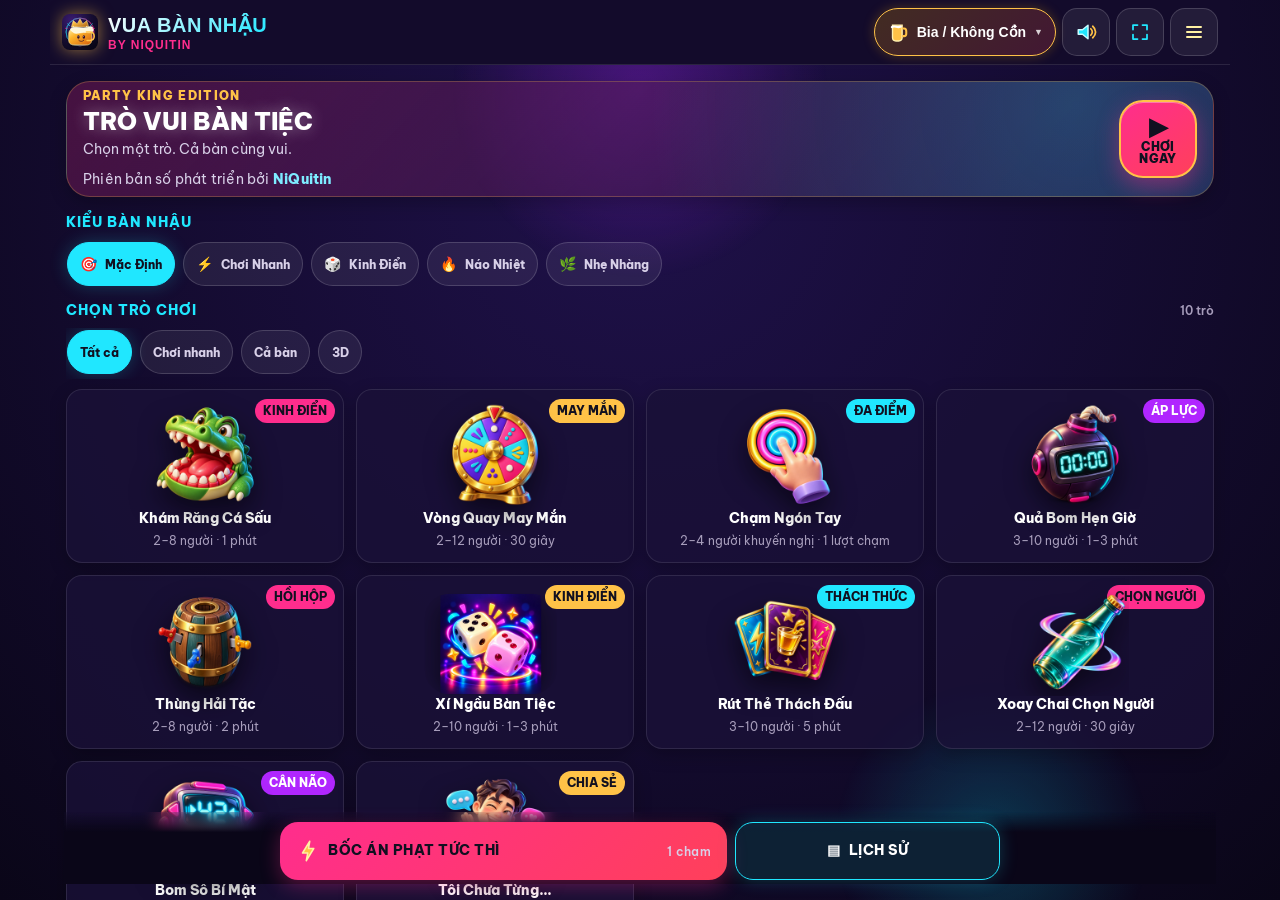
==== commit 5e724b69: "Wheel QA R2: smooth safe landing, retain legacy physics winner" ====
--- a/index.html
+++ b/index.html
@@ -11,13 +11,13 @@
     <meta name="apple-mobile-web-app-capable" content="yes">
     <meta name="apple-mobile-web-app-status-bar-style" content="black-translucent">
     <meta name="apple-mobile-web-app-title" content="Vua Bàn Nhậu">
-    <link rel="manifest" href="manifest.json?v=5.18.6-wheel-r1">
+    <link rel="manifest" href="manifest.json?v=5.18.6-wheel-r2">
     <link rel="icon" href="assets/icons/app-icon.svg" type="image/svg+xml">
 
     <!-- Stylesheets -->
-    <link rel="stylesheet" href="css/style.css?v=5.18.6-wheel-r1">
-    <link rel="stylesheet" href="css/components.css?v=5.18.6-wheel-r1">
-    <link rel="stylesheet" href="css/phase2.css?v=5.18.6-wheel-r1">
+    <link rel="stylesheet" href="css/style.css?v=5.18.6-wheel-r2">
+    <link rel="stylesheet" href="css/components.css?v=5.18.6-wheel-r2">
+    <link rel="stylesheet" href="css/phase2.css?v=5.18.6-wheel-r2">
 </head>
 <body>
 
@@ -860,31 +860,31 @@
     </div>
 
     <!-- JavaScript Files -->
-    <script src="js/ui-assets.js?v=5.18.6-wheel-r1"></script>
-    <script src="js/haptics.js?v=5.18.6-wheel-r1"></script>
-    <script src="js/pwa.js?v=5.18.6-wheel-r1"></script>
-    <script src="js/audio.js?v=5.18.6-wheel-r1"></script>
-    <script src="js/penalty_medium.js?v=5.18.6-wheel-r1"></script>
-    <script src="js/penalties.js?v=5.18.6-wheel-r1"></script>
-    <script src="js/party-session.js?v=5.18.6-wheel-r1"></script>
-    <script src="js/player-roster.js?v=5.18.6-wheel-r1"></script>
-    <script src="js/session-history.js?v=5.18.6-wheel-r1"></script>
-    <script src="js/session-attribution.js?v=5.18.6-wheel-r1"></script>
-    <script src="js/session-history-ui.js?v=5.18.6-wheel-r1"></script>
-    <script src="js/games/crocodile.js?v=5.18.6-wheel-r1"></script>
-    <script src="js/games/wheel.js?v=5.18.6-wheel-r1"></script>
-    <script src="js/games/finger.js?v=5.18.6-wheel-r1"></script>
-    <script src="js/games/bomb.js?v=5.18.6-wheel-r1"></script>
-    <script src="js/games/pirate.js?v=5.18.6-wheel-r1"></script>
-    <script src="js/vendor/three.min.js?v=5.18.6-wheel-r1"></script>
-    <script src="js/visuals/dice-model.js?v=5.18.6-wheel-r1"></script>
-    <script src="js/games/dice-3d-renderer.js?v=5.18.6-wheel-r1"></script>
-    <script src="js/games/dice.js?v=5.18.6-wheel-r1"></script>
-    <script src="js/games/cards.js?v=5.18.6-wheel-r1"></script>
-    <script src="js/games/bottle.js?v=5.18.6-wheel-r1"></script>
-    <script src="js/games/numberbomb.js?v=5.18.6-wheel-r1"></script>
-    <script src="js/games/neverhave.js?v=5.18.6-wheel-r1"></script>
-    <script src="js/how-to-play.js?v=5.18.6-wheel-r1"></script>
-    <script src="js/app.js?v=5.18.6-wheel-r1"></script>
+    <script src="js/ui-assets.js?v=5.18.6-wheel-r2"></script>
+    <script src="js/haptics.js?v=5.18.6-wheel-r2"></script>
+    <script src="js/pwa.js?v=5.18.6-wheel-r2"></script>
+    <script src="js/audio.js?v=5.18.6-wheel-r2"></script>
+    <script src="js/penalty_medium.js?v=5.18.6-wheel-r2"></script>
+    <script src="js/penalties.js?v=5.18.6-wheel-r2"></script>
+    <script src="js/party-session.js?v=5.18.6-wheel-r2"></script>
+    <script src="js/player-roster.js?v=5.18.6-wheel-r2"></script>
+    <script src="js/session-history.js?v=5.18.6-wheel-r2"></script>
+    <script src="js/session-attribution.js?v=5.18.6-wheel-r2"></script>
+    <script src="js/session-history-ui.js?v=5.18.6-wheel-r2"></script>
+    <script src="js/games/crocodile.js?v=5.18.6-wheel-r2"></script>
+    <script src="js/games/wheel.js?v=5.18.6-wheel-r2"></script>
+    <script src="js/games/finger.js?v=5.18.6-wheel-r2"></script>
+    <script src="js/games/bomb.js?v=5.18.6-wheel-r2"></script>
+    <script src="js/games/pirate.js?v=5.18.6-wheel-r2"></script>
+    <script src="js/vendor/three.min.js?v=5.18.6-wheel-r2"></script>
+    <script src="js/visuals/dice-model.js?v=5.18.6-wheel-r2"></script>
+    <script src="js/games/dice-3d-renderer.js?v=5.18.6-wheel-r2"></script>
+    <script src="js/games/dice.js?v=5.18.6-wheel-r2"></script>
+    <script src="js/games/cards.js?v=5.18.6-wheel-r2"></script>
+    <script src="js/games/bottle.js?v=5.18.6-wheel-r2"></script>
+    <script src="js/games/numberbomb.js?v=5.18.6-wheel-r2"></script>
+    <script src="js/games/neverhave.js?v=5.18.6-wheel-r2"></script>
+    <script src="js/how-to-play.js?v=5.18.6-wheel-r2"></script>
+    <script src="js/app.js?v=5.18.6-wheel-r2"></script>
 </body>
 </html>
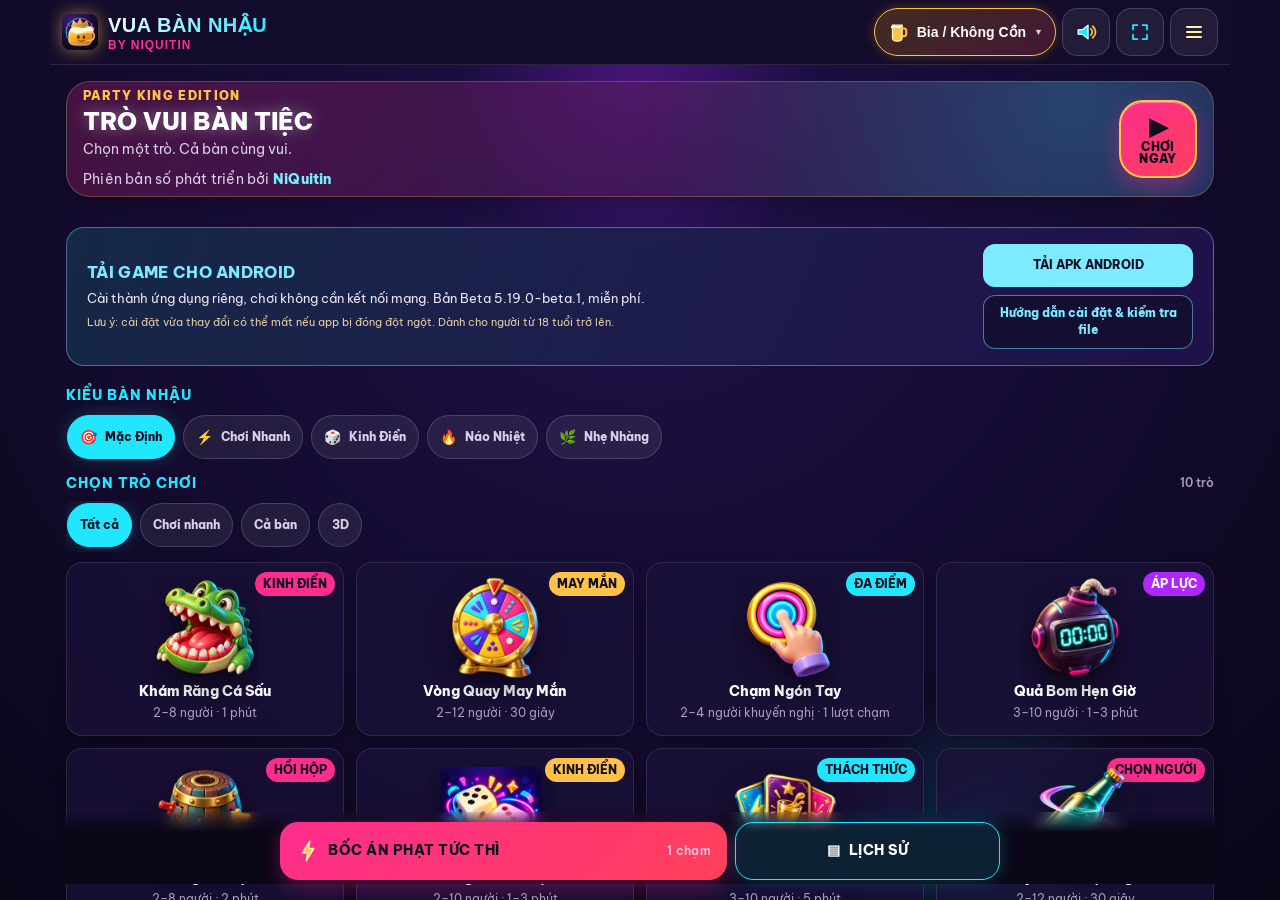
==== commit f9e7bba0: "Add signed Android Beta APK download and installation guide" ====
--- a/index.html
+++ b/index.html
@@ -11,13 +11,13 @@
     <meta name="apple-mobile-web-app-capable" content="yes">
     <meta name="apple-mobile-web-app-status-bar-style" content="black-translucent">
     <meta name="apple-mobile-web-app-title" content="Vua Bàn Nhậu">
-    <link rel="manifest" href="manifest.json?v=5.18.6-wheel-r2">
+    <link rel="manifest" href="manifest.json?v=5.18.6-wheel-r2-apk-beta1">
     <link rel="icon" href="assets/icons/app-icon.svg" type="image/svg+xml">
 
     <!-- Stylesheets -->
-    <link rel="stylesheet" href="css/style.css?v=5.18.6-wheel-r2">
-    <link rel="stylesheet" href="css/components.css?v=5.18.6-wheel-r2">
-    <link rel="stylesheet" href="css/phase2.css?v=5.18.6-wheel-r2">
+    <link rel="stylesheet" href="css/style.css?v=5.18.6-wheel-r2-apk-beta1">
+    <link rel="stylesheet" href="css/components.css?v=5.18.6-wheel-r2-apk-beta1">
+    <link rel="stylesheet" href="css/phase2.css?v=5.18.6-wheel-r2-apk-beta1">
 </head>
 <body>
 
@@ -71,6 +71,19 @@
                         <span>CHƠI NGAY</span>
                     </button>
                 </div>
+
+
+                <aside class="android-apk-cta" aria-labelledby="android-download-heading">
+                    <div class="android-apk-cta-copy">
+                        <strong id="android-download-heading">TẢI GAME CHO ANDROID</strong>
+                        <p>Cài thành ứng dụng riêng, chơi không cần kết nối mạng. Bản Beta 5.19.0-beta.1, miễn phí.</p>
+                        <p class="android-apk-cta-note">Lưu ý: cài đặt vừa thay đổi có thể mất nếu app bị đóng đột ngột. Dành cho người từ 18 tuổi trở lên.</p>
+                    </div>
+                    <div class="android-apk-cta-actions">
+                        <a class="android-apk-download" href="https://github.com/niquitin/niquitin.github.io/releases/download/v5.19.0-beta.1/VuaBanNhau-NiQuitin-5.19.0-beta.1-Android-signed.apk" target="_blank" rel="noopener noreferrer" aria-label="Tải APK Android Beta 5.19.0-beta.1 từ GitHub Releases">TẢI APK ANDROID</a>
+                        <a class="android-apk-guide" href="android.html">Hướng dẫn cài đặt &amp; kiểm tra file</a>
+                    </div>
+                </aside>
 
                 <!-- Party Session Presets: kiểu bàn nhậu (5.13.0) -->
                 <div class="party-presets-box">
@@ -203,6 +216,7 @@
                         <a href="terms.html">Điều khoản &amp; bản quyền</a>
                         <a href="privacy.html">Quyền riêng tư</a>
                         <a href="third-party-notices.html">Thành phần bên thứ ba</a>
+                        <a href="android.html">Tải APK Android</a>
                     </nav>
                 </footer>
             </section>
@@ -860,31 +874,31 @@
     </div>
 
     <!-- JavaScript Files -->
-    <script src="js/ui-assets.js?v=5.18.6-wheel-r2"></script>
-    <script src="js/haptics.js?v=5.18.6-wheel-r2"></script>
-    <script src="js/pwa.js?v=5.18.6-wheel-r2"></script>
-    <script src="js/audio.js?v=5.18.6-wheel-r2"></script>
-    <script src="js/penalty_medium.js?v=5.18.6-wheel-r2"></script>
-    <script src="js/penalties.js?v=5.18.6-wheel-r2"></script>
-    <script src="js/party-session.js?v=5.18.6-wheel-r2"></script>
-    <script src="js/player-roster.js?v=5.18.6-wheel-r2"></script>
-    <script src="js/session-history.js?v=5.18.6-wheel-r2"></script>
-    <script src="js/session-attribution.js?v=5.18.6-wheel-r2"></script>
-    <script src="js/session-history-ui.js?v=5.18.6-wheel-r2"></script>
-    <script src="js/games/crocodile.js?v=5.18.6-wheel-r2"></script>
-    <script src="js/games/wheel.js?v=5.18.6-wheel-r2"></script>
-    <script src="js/games/finger.js?v=5.18.6-wheel-r2"></script>
-    <script src="js/games/bomb.js?v=5.18.6-wheel-r2"></script>
-    <script src="js/games/pirate.js?v=5.18.6-wheel-r2"></script>
-    <script src="js/vendor/three.min.js?v=5.18.6-wheel-r2"></script>
-    <script src="js/visuals/dice-model.js?v=5.18.6-wheel-r2"></script>
-    <script src="js/games/dice-3d-renderer.js?v=5.18.6-wheel-r2"></script>
-    <script src="js/games/dice.js?v=5.18.6-wheel-r2"></script>
-    <script src="js/games/cards.js?v=5.18.6-wheel-r2"></script>
-    <script src="js/games/bottle.js?v=5.18.6-wheel-r2"></script>
-    <script src="js/games/numberbomb.js?v=5.18.6-wheel-r2"></script>
-    <script src="js/games/neverhave.js?v=5.18.6-wheel-r2"></script>
-    <script src="js/how-to-play.js?v=5.18.6-wheel-r2"></script>
-    <script src="js/app.js?v=5.18.6-wheel-r2"></script>
+    <script src="js/ui-assets.js?v=5.18.6-wheel-r2-apk-beta1"></script>
+    <script src="js/haptics.js?v=5.18.6-wheel-r2-apk-beta1"></script>
+    <script src="js/pwa.js?v=5.18.6-wheel-r2-apk-beta1"></script>
+    <script src="js/audio.js?v=5.18.6-wheel-r2-apk-beta1"></script>
+    <script src="js/penalty_medium.js?v=5.18.6-wheel-r2-apk-beta1"></script>
+    <script src="js/penalties.js?v=5.18.6-wheel-r2-apk-beta1"></script>
+    <script src="js/party-session.js?v=5.18.6-wheel-r2-apk-beta1"></script>
+    <script src="js/player-roster.js?v=5.18.6-wheel-r2-apk-beta1"></script>
+    <script src="js/session-history.js?v=5.18.6-wheel-r2-apk-beta1"></script>
+    <script src="js/session-attribution.js?v=5.18.6-wheel-r2-apk-beta1"></script>
+    <script src="js/session-history-ui.js?v=5.18.6-wheel-r2-apk-beta1"></script>
+    <script src="js/games/crocodile.js?v=5.18.6-wheel-r2-apk-beta1"></script>
+    <script src="js/games/wheel.js?v=5.18.6-wheel-r2-apk-beta1"></script>
+    <script src="js/games/finger.js?v=5.18.6-wheel-r2-apk-beta1"></script>
+    <script src="js/games/bomb.js?v=5.18.6-wheel-r2-apk-beta1"></script>
+    <script src="js/games/pirate.js?v=5.18.6-wheel-r2-apk-beta1"></script>
+    <script src="js/vendor/three.min.js?v=5.18.6-wheel-r2-apk-beta1"></script>
+    <script src="js/visuals/dice-model.js?v=5.18.6-wheel-r2-apk-beta1"></script>
+    <script src="js/games/dice-3d-renderer.js?v=5.18.6-wheel-r2-apk-beta1"></script>
+    <script src="js/games/dice.js?v=5.18.6-wheel-r2-apk-beta1"></script>
+    <script src="js/games/cards.js?v=5.18.6-wheel-r2-apk-beta1"></script>
+    <script src="js/games/bottle.js?v=5.18.6-wheel-r2-apk-beta1"></script>
+    <script src="js/games/numberbomb.js?v=5.18.6-wheel-r2-apk-beta1"></script>
+    <script src="js/games/neverhave.js?v=5.18.6-wheel-r2-apk-beta1"></script>
+    <script src="js/how-to-play.js?v=5.18.6-wheel-r2-apk-beta1"></script>
+    <script src="js/app.js?v=5.18.6-wheel-r2-apk-beta1"></script>
 </body>
 </html>
--- a/css/style.css
+++ b/css/style.css
@@ -2240,3 +2240,16 @@
   .niquitin-footer-links { gap: 4px 11px; }
   .niquitin-footer-links a { font-size: 11px; }
 }
+
+/* NiQuitin Android Beta download: responsive Home CTA. */
+.android-apk-cta{display:flex;align-items:center;justify-content:space-between;gap:18px;flex-wrap:wrap;margin:14px 0 20px;padding:16px 20px;border-radius:18px;border:1px solid rgba(125,235,255,.4);background:linear-gradient(112deg,rgba(23,48,77,.8),rgba(34,18,77,.89));}
+.android-apk-cta-copy{flex:1 1 250px;min-width:0;}
+.android-apk-cta-copy strong{color:#7debff;font-weight:800;font-size:16px;letter-spacing:.02em;}
+.android-apk-cta-copy p{margin:6px 0 0;color:#ede7fa;font-size:13px;line-height:1.55;}
+.android-apk-cta-copy .android-apk-cta-note{color:#e9cda2;font-size:11px;}
+.android-apk-cta-actions{display:flex;flex-direction:column;gap:8px;flex:0 1 210px;text-align:center;}
+.android-apk-cta-actions a{min-height:43px;display:inline-flex;justify-content:center;align-items:center;border-radius:12px;font-size:12px;font-weight:800;line-height:1.4;padding:9px 12px;text-decoration:none;}
+.android-apk-download{color:#100d27;background:#7debff;border:2px solid #7debff;}
+.android-apk-guide{color:#7debff;border:1px solid rgba(125,235,255,.5);background:rgba(18,14,42,.7);}
+.android-apk-cta-actions a:focus-visible{outline:3px solid #ffd577;outline-offset:3px;}
+@media(max-width:600px){.android-apk-cta{padding:15px;gap:12px;}.android-apk-cta-actions{flex:1 1 100%;}.android-apk-cta-actions a{font-size:14px;}}
--- a/css/phase2.css
+++ b/css/phase2.css
@@ -1,4209 +1,4209 @@
-/* ===================================================
-   PHASE 2/3 — SIGNATURE GAME POLISH + PRODUCTION QA
-   Shared vector icon sizing, motion rhythm and thumb-first controls.
-   =================================================== */
-.party-icon {
-    display: inline-block;
-    width: 1.35em;
-    height: 1.35em;
-    flex: 0 0 auto;
-    vertical-align: -0.28em;
-    overflow: visible;
-}
-
-.medium-preset-btn .m-icon {
-    display: block;
-    width: 34px;
-    height: 34px;
-    margin-bottom: 4px;
-}
-
-.penalty-item-row .p-icon {
-    width: 30px;
-    height: 30px;
-    flex: 0 0 auto;
-}
-
-.inline-result-icon {
-    width: 24px;
-    height: 24px;
-    vertical-align: -7px;
-    margin-right: 3px;
-}
-
-.stage-icon {
-    width: 24px;
-    height: 24px;
-    flex: 0 0 auto;
-    vertical-align: middle;
-}
-
-.center-btn-icon {
-    width: 28px;
-    height: 28px;
-    display: block;
-    margin-bottom: 2px;
-}
-
-.pulse-icon {
-    display: block;
-    width: 50px;
-    height: 50px;
-    margin: 0 auto 12px;
-}
-
-.topic-badge-icon {
-    width: 18px;
-    height: 18px;
-    flex: 0 0 auto;
-}
-
-.spark-emoji {
-    display: block;
-    width: 40px;
-    height: 40px;
-    filter: drop-shadow(0 0 15px #ffaa00);
-}
-
-.bomb-skull {
-    width: 76px;
-    height: 76px;
-    opacity: .88;
-    filter: drop-shadow(0 4px 10px rgba(0,0,0,.9));
-    transition: all .25s ease;
-}
-
-.hat-skull {
-    width: 22px;
-    height: 22px;
-    filter: drop-shadow(0 2px 3px rgba(0,0,0,.9));
-}
-
-.pirate-face-emoji {
-    display: block;
-    width: 68px;
-    height: 68px;
-    filter: drop-shadow(0 6px 12px rgba(0,0,0,.85));
-}
-
-.card-back-crown {
-    width: 38px;
-    height: 38px;
-    position: absolute;
-    top: -13px;
-    filter: drop-shadow(0 2px 4px rgba(0,0,0,.8));
-}
-
-.card-back-icon {
-    width: 58px;
-    height: 58px;
-    filter: drop-shadow(0 4px 8px rgba(0,0,0,.6));
-}
-
-.card-big-icon {
-    display: block;
-    width: 76px;
-    height: 76px;
-    margin: 4px 0;
-    filter: drop-shadow(0 8px 18px rgba(0,0,0,.7));
-}
-
-.bottle-epic-pill .pill-icon,
-.penalty-pill-epic .penalty-icon,
-.nbomb-epic-pill .pill-icon {
-    width: 38px;
-    height: 38px;
-    flex: 0 0 auto;
-}
-
-.result-danger { color: var(--color-danger); }
-.result-safe { color: var(--color-success); }
-
-.tutorial-toast {
-    position: fixed;
-    left: 50%;
-    bottom: calc(132px + env(safe-area-inset-bottom));
-    z-index: 1200;
-    display: flex;
-    align-items: center;
-    gap: var(--space-3);
-    width: min(92vw, 420px);
-    padding: var(--space-3) var(--space-3) var(--space-3) var(--space-4);
-    border: 1px solid var(--color-border-focus);
-    border-radius: var(--radius-card);
-    background: var(--color-surface-raised);
-    color: var(--color-text-primary);
-    box-shadow: var(--shadow-elevated), var(--shadow-neon);
-    opacity: 0;
-    pointer-events: none;
-    transform: translate(-50%, 14px);
-    transition: opacity var(--motion-slow) ease, transform var(--motion-slow) ease;
-}
-
-.tutorial-toast.is-visible {
-    opacity: 1;
-    pointer-events: auto;
-    transform: translate(-50%, 0);
-}
-
-.tutorial-toast-icon {
-    width: 28px;
-    height: 28px;
-    flex: 0 0 auto;
-}
-
-#tutorial-toast-text {
-    flex: 1;
-    font-size: 13px;
-    font-weight: 700;
-    line-height: 1.35;
-}
-
-.tutorial-toast-close {
-    width: 36px;
-    height: 36px;
-    flex: 0 0 auto;
-    border: 1px solid var(--color-border-default);
-    border-radius: var(--radius-control);
-    background: var(--color-surface-control);
-    color: var(--color-text-primary);
-    font-size: 22px;
-    line-height: 1;
-    cursor: pointer;
-}
-
-/* Larger touch targets for controls created by older game templates. */
-.card-filter-pill,
-.never-filter-pill,
-.action-btn-small,
-.back-btn,
-.mini-select {
-    min-height: 44px;
-}
-
-.pirate-slot-btn {
-    min-width: 48px;
-    min-height: 44px;
-}
-
-.numpad-btn {
-    min-height: 52px;
-}
-
-.card-filter-pill,
-.never-filter-pill {
-    padding-inline: 14px;
-}
-
-.cup-lid {
-    display: inline-flex;
-    align-items: center;
-    justify-content: center;
-    gap: 7px;
-}
-
-.card-back-tap {
-    position: relative;
-}
-
-.card-back-tap::after {
-    content: '';
-    display: block;
-    height: 2px;
-    width: 48px;
-    margin: 7px auto 0;
-    background: linear-gradient(90deg, transparent, #20e7ff, transparent);
-    animation: tapLinePulse 1.35s ease-in-out infinite;
-}
-
-@keyframes tapLinePulse {
-    0%, 100% { opacity: .35; transform: scaleX(.65); }
-    50% { opacity: 1; transform: scaleX(1); }
-}
-
-.dice-result-card,
-.bottle-epic-pill,
-.nbomb-epic-pill {
-    animation: resultReveal .34s cubic-bezier(.2,.85,.35,1.2);
-}
-
-@keyframes resultReveal {
-    from { opacity: 0; transform: translateY(9px) scale(.96); }
-    to { opacity: 1; transform: translateY(0) scale(1); }
-}
-
-/* Phase 2D: reveal the dice result only after the renderer Promise settles.
-   Scope the lighter motion to the dice banner so other game result cards keep
-   their existing presentation. */
-.dice-result-container .dice-result-card {
-    animation: none;
-}
-
-.dice-result-container.dice-result-reveal {
-    animation: diceResultReveal 210ms ease-out both;
-}
-
-@keyframes diceResultReveal {
-    from { opacity: 0; transform: translateY(6px); }
-    to { opacity: 1; transform: translateY(0); }
-}
-
-@media (prefers-reduced-motion: reduce) {
-    .dice-result-container.dice-result-reveal {
-        animation-duration: 90ms;
-    }
-}
-
-/* Phase 2E: remove the previous result while a new roll is in flight. */
-.dice-result-container.dice-result-clearing {
-    animation: diceResultClear 120ms ease-in both;
-    pointer-events: none;
-}
-
-.dice-result-container.dice-result-pending {
-    animation: diceResultPending 120ms ease-out both;
-}
-
-.dice-rolling-hint {
-    color: rgba(255, 255, 255, 0.78);
-    font-size: 14px;
-    font-weight: 700;
-    letter-spacing: .02em;
-}
-
-@keyframes diceResultClear {
-    from { opacity: 1; transform: translateY(0); }
-    to { opacity: 0; transform: translateY(-2px); }
-}
-
-@keyframes diceResultPending {
-    from { opacity: 0; transform: translateY(2px); }
-    to { opacity: 1; transform: translateY(0); }
-}
-
-@media (prefers-reduced-motion: reduce) {
-    .dice-result-container.dice-result-clearing,
-    .dice-result-container.dice-result-pending {
-        animation-duration: 1ms;
-    }
-}
-
-.bomb-topic-card {
-    position: relative;
-    overflow: hidden;
-}
-
-.bomb-topic-card::after {
-    content: '';
-    position: absolute;
-    inset: 0;
-    pointer-events: none;
-    background: linear-gradient(105deg, transparent 35%, rgba(255,255,255,.08) 48%, transparent 60%);
-    transform: translateX(-120%);
-}
-
-.bomb-visual.ticking .bomb-body {
-    animation: bombSurfacePulse 1.1s ease-in-out infinite;
-}
-
-@keyframes bombSurfacePulse {
-    0%, 100% { border-color: rgba(255,255,255,.1); }
-    50% { border-color: rgba(255,75,62,.75); }
-}
-
-.nbomb-bomb-icon {
-    display: block;
-    width: 112px;
-    height: 96px;
-    overflow: visible;
-}
-
-.bottle-touch-zone {
-    touch-action: none;
-}
-
-.bottle-compass-ring::before,
-.bottle-compass-ring::after {
-    content: '';
-    position: absolute;
-    inset: 18px;
-    border: 1px solid rgba(32,231,255,.18);
-    border-radius: 50%;
-}
-
-.bottle-compass-ring::after {
-    inset: 48px;
-    border-color: rgba(255,45,141,.16);
-}
-
-.bottle-epic-pill .pill-icon {
-    vertical-align: middle;
-}
-
-/* Phase 3 production polish: keep motion on compositor-friendly properties. */
-.game-screen.active {
-    animation: phase3ScreenEnter .2s cubic-bezier(.2, .8, .2, 1);
-}
-
-@keyframes phase3ScreenEnter {
-    from { opacity: 0; transform: translateY(8px); }
-    to { opacity: 1; transform: translateY(0); }
-}
-
-.game-screen button:not(:disabled),
-.game-screen select,
-.game-screen input {
-    -webkit-tap-highlight-color: transparent;
-}
-
-.game-screen button:not(:disabled):focus-visible,
-.game-screen select:focus-visible,
-.game-screen input:focus-visible {
-    outline: 3px solid var(--color-focus);
-    outline-offset: 3px;
-    box-shadow: var(--focus-ring);
-}
-
-.bottle-3d,
-.card-3d-box,
-.die-cube,
-.bomb-body,
-.pirate-character {
-    will-change: transform;
-}
-
-.dice-result-card,
-.bottle-epic-pill,
-.nbomb-epic-pill,
-.pirate-penalty-banner {
-    contain: layout paint;
-}
-
-@media (prefers-reduced-motion: reduce) {
-    .game-screen.active { animation: none; }
-    .bottle-3d,
-    .card-3d-box,
-    .die-cube,
-    .bomb-body,
-    .pirate-character { will-change: auto; }
-}
-
-@media (max-width: 380px) {
-    .card-big-icon { width: 64px; height: 64px; }
-    .nbomb-bomb-icon { width: 92px; height: 78px; }
-    .pirate-face-emoji { width: 60px; height: 60px; }
-}
-
-/* Phase 5: mobile WebView gesture and premium home-card treatment. */
-#screen-home {
-    overflow-y: scroll;
-    overflow-x: hidden;
-    overscroll-behavior-y: contain;
-    touch-action: pan-y;
-    scrollbar-width: none;
-}
-
-#screen-home::-webkit-scrollbar {
-    display: none;
-}
-
-.games-grid,
-.game-card {
-    touch-action: pan-y;
-}
-
-.game-filters {
-    touch-action: pan-x pan-y;
-}
-
-.game-card .card-icon {
-    border-radius: 24px;
-    background:
-        radial-gradient(circle at 50% 38%, rgba(255,255,255,.13), transparent 52%),
-        linear-gradient(145deg, rgba(32,231,255,.07), rgba(255,45,141,.06));
-    border: 1px solid rgba(255,255,255,.06);
-    box-shadow: inset 0 1px rgba(255,255,255,.08);
-}
-
-.game-card .card-art-3d {
-    width: min(100%, 126px);
-    height: 96px;
-    margin: 3px auto 5px;
-    object-fit: contain;
-    padding: 0;
-    border: 0;
-    background: transparent;
-    box-shadow: none;
-    transform: scale(1.10) translateY(-1px);
-    filter: drop-shadow(0 10px 12px rgba(0,0,0,.55));
-}
-
-.game-card:active .card-art-3d {
-    transform: scale(1.08) translateY(1px) rotate(-2deg);
-}
-
-/* Upgrade Phase A: shared gameplay shell and touch-first hero staging. */
-.game-layout {
-    display: flex;
-    flex-direction: column;
-    width: 100%;
-    height: 100%;
-    min-height: 0;
-    gap: 8px;
-}
-
-.game-top-bar {
-    flex: 0 0 auto;
-    min-height: var(--control-height-large);
-    display: grid;
-    grid-template-columns: auto minmax(0, 1fr) auto;
-    align-items: center;
-    gap: var(--space-2);
-    padding: 5px var(--space-2);
-    border: 1px solid var(--color-border-subtle);
-    border-radius: var(--radius-card);
-    background: linear-gradient(135deg, var(--color-surface-elevated), var(--color-surface-base));
-    box-shadow: var(--shadow-surface), inset 0 1px rgba(255,255,255,.08);
-    z-index: 20;
-}
-
-.game-top-bar .back-btn,
-.game-top-bar .action-btn-small {
-    min-height: var(--control-height-default);
-    white-space: nowrap;
-}
-
-.mini-select {
-    appearance: none;
-    -webkit-appearance: none;
-    min-width: 0;
-    max-width: min(250px, 46vw);
-    padding: 9px 34px 9px 13px;
-    border: 1px solid rgba(255,194,71,.48);
-    border-radius: var(--radius-control);
-    color: var(--color-text-primary);
-    background:
-        linear-gradient(45deg, transparent 50%, #ffc247 50%) calc(100% - 17px) 50% / 6px 6px no-repeat,
-        linear-gradient(135deg, #ffc247 50%, transparent 50%) calc(100% - 12px) 50% / 6px 6px no-repeat,
-        linear-gradient(135deg, rgba(55,30,91,.96), rgba(20,12,47,.98));
-    box-shadow: inset 0 1px rgba(255,255,255,.1), 0 4px 12px rgba(0,0,0,.2);
-    font: var(--font-weight-control) var(--font-size-meta)/var(--line-height-control) var(--font-main);
-    color-scheme: dark;
-}
-
-.mini-select:focus-visible {
-    border-color: var(--color-focus);
-    box-shadow: var(--focus-ring), var(--shadow-neon);
-}
-
-.game-bottom-bar {
-    flex: 0 0 auto;
-    display: grid;
-    grid-template-columns: minmax(0, 1fr) auto;
-    align-items: center;
-    gap: 10px;
-    padding: 8px 0 max(4px, env(safe-area-inset-bottom));
-    z-index: 30;
-}
-
-/* First-time player guide: closed by default to keep the one-thumb game flow
-   compact, expandable without leaving the current mini-game. */
-.how-to-play {
-    flex: 0 0 auto;
-    width: min(100%, 620px);
-    margin: -1px auto 1px;
-    color: var(--color-text-primary);
-    border: 1px solid var(--color-border-focus);
-    border-radius: var(--radius-card);
-    background: linear-gradient(110deg, var(--color-surface-elevated), var(--color-surface-base));
-    box-shadow: var(--shadow-surface);
-    overflow: hidden;
-    z-index: 25;
-}
-
-.how-to-play summary {
-    min-height: 42px;
-    display: grid;
-    grid-template-columns: 27px auto 1fr 20px;
-    align-items: center;
-    gap: 8px;
-    padding: 6px 11px;
-    cursor: pointer;
-    list-style: none;
-    user-select: none;
-    -webkit-tap-highlight-color: transparent;
-}
-
-.how-to-play summary::-webkit-details-marker { display: none; }
-.how-to-play summary:focus-visible { outline: 3px solid var(--color-focus); outline-offset: -3px; }
-
-.how-to-play-icon {
-    display: grid;
-    place-items: center;
-    width: 25px;
-    height: 25px;
-    border: 1px solid var(--color-border-warm);
-    border-radius: 50%;
-    color: var(--color-accent-warm);
-    font-size: 15px;
-    font-weight: 900;
-    box-shadow: 0 0 9px rgba(255,194,71,.2);
-}
-
-.how-to-play-label {
-    color: var(--color-accent-secondary);
-    font-size: var(--font-size-meta);
-    font-weight: var(--font-weight-display);
-    letter-spacing: .1em;
-}
-
-.how-to-play-game {
-    min-width: 0;
-    overflow: hidden;
-    color: var(--color-text-secondary);
-    font-size: var(--font-size-meta);
-    font-weight: var(--font-weight-supporting);
-    text-overflow: ellipsis;
-    white-space: nowrap;
-}
-
-.how-to-play-chevron {
-    color: var(--color-accent-warm);
-    font-size: 20px;
-    line-height: 1;
-    text-align: center;
-    transition: transform .18s ease;
-}
-
-.how-to-play[open] .how-to-play-chevron { transform: rotate(180deg); }
-.how-to-play[open] summary { border-bottom: 1px solid var(--color-border-subtle); }
-
-.how-to-play-body {
-    padding: 7px 14px 10px 43px;
-    color: var(--color-text-secondary);
-    font-size: var(--font-size-supporting);
-    line-height: var(--line-height-body);
-}
-
-.how-to-play-body ol { margin: 0; padding-left: 18px; }
-.how-to-play-body li { padding: 2px 0; }
-.how-to-play-body li::marker { color: var(--color-accent-warm); font-weight: var(--font-weight-display); }
-
-/* Expanded help must remain readable on short phones. The active screen is
-   allowed to scroll only while its guide is open; normal play stays locked to
-   the distraction-free full-height layout. */
-.game-screen.guide-open { overflow-y: auto; }
-.game-screen.guide-open .game-layout { height: auto; min-height: 100%; }
-
-/* Phase 3B1: keep one scroll owner when the expanded guide makes the game
-   taller than the viewport. The stage itself must not become a nested scroller. */
-.game-screen.guide-open {
-    overscroll-behavior: contain;
-    -webkit-overflow-scrolling: touch;
-}
-
-@media (max-width: 380px) {
-    .how-to-play summary { grid-template-columns: 25px auto 1fr 18px; gap: 6px; padding-inline: 8px; }
-    .how-to-play-label { font-size: 10px; }
-    .how-to-play-game { font-size: 10px; }
-    .how-to-play-body { padding-left: 36px; font-size: 11px; }
-}
-
-/* Phase 3B1: on very narrow phones the back control and mode selector cannot
-   share one row without the select escaping the top bar. Stack only this
-   narrow breakpoint; wider mobile keeps the compact one-row shell. */
-@media (max-width: 340px) {
-    #screen-dice .game-top-bar {
-        grid-template-columns: minmax(0, 1fr);
-        grid-template-rows: auto auto;
-    }
-
-    #screen-dice .game-top-bar .back-btn,
-    #screen-dice .dice-mode-switch,
-    #screen-dice .mini-select {
-        width: 100%;
-        max-width: none;
-    }
-}
-
-/* Phase 3B1: mobile Dice layouts use one screen-level scroll owner whenever
-   intrinsic result/help content exceeds the viewport. This also covers tall
-   phones whose result card becomes taller than the idle layout. */
-@media (max-width: 600px) {
-    #screen-dice {
-        overflow-y: auto;
-        overscroll-behavior: contain;
-        -webkit-overflow-scrolling: touch;
-    }
-
-    #screen-dice .dice-stage {
-        flex: 0 0 auto;
-        height: auto;
-        min-height: 100%;
-        overflow: visible;
-    }
-}
-
-.game-bottom-bar .primary-btn {
-    min-height: 58px;
-    min-width: 0;
-    width: 100%;
-    font-size: clamp(14px, 3.8vw, 17px);
-}
-
-.game-bottom-bar > .primary-btn:only-child {
-    display: block;
-}
-
-/* ===================================================
-   PHASE 3B2 — DICE UX STATE + VISUAL HIERARCHY
-   Scoped to the Dice screen; renderer, shared shell and header stay frozen.
-   =================================================== */
-#screen-dice #dice-roll-btn {
-    transition: opacity .18s ease, filter .18s ease, box-shadow .18s ease, transform .18s ease;
-}
-
-#screen-dice #dice-roll-btn.dice-cta-rolling {
-    cursor: not-allowed;
-    opacity: .62;
-    filter: saturate(.55);
-    box-shadow: 0 4px 12px rgba(0, 0, 0, .24);
-    animation: none;
-}
-
-#screen-dice #dice-roll-btn.dice-cta-result {
-    box-shadow: 0 5px 16px rgba(255, 0, 127, .28);
-}
-
-#screen-dice #dice-roll-btn .dice-cta-label {
-    min-width: 0;
-}
-
-/* BÁT LẮC is a status/decorative label, not a competing action. */
-#screen-dice .dice-shaker-cup {
-    opacity: .62;
-    border-color: rgba(255, 215, 0, .28);
-    background: rgba(255, 255, 255, .045);
-    box-shadow: 0 3px 8px rgba(0, 0, 0, .28);
-    transition: opacity .2s ease, border-color .2s ease, box-shadow .2s ease, background .2s ease;
-}
-
-#screen-dice .dice-shaker-cup.shaking-cup {
-    opacity: 1;
-    border-color: rgba(255, 215, 0, .66);
-    background: linear-gradient(135deg, rgba(255, 255, 255, .14), rgba(255, 255, 255, .06));
-    box-shadow: 0 5px 15px rgba(255, 174, 0, .22);
-}
-
-/* Result order: status → total/breakdown → outcome → instruction. */
-#screen-dice .dice-result-card {
-    padding: 9px 12px;
-}
-
-#screen-dice .dice-result-status {
-    margin-bottom: 4px;
-    font-size: 8px;
-    opacity: .82;
-}
-
-#screen-dice .dice-result-card .d-title {
-    display: flex;
-    align-items: baseline;
-    justify-content: center;
-    flex-wrap: wrap;
-    gap: 0 7px;
-    margin-bottom: 4px;
-    line-height: 1.15;
-}
-
-#screen-dice .dice-result-card .d-total {
-    font-size: clamp(18px, 4.4vw, 22px);
-    font-weight: 900;
-    letter-spacing: .01em;
-}
-
-#screen-dice .dice-result-card .d-breakdown {
-    color: rgba(255, 255, 255, .72);
-    font-size: 13px;
-    font-weight: 700;
-}
-
-#screen-dice .dice-result-card .d-action {
-    display: flex;
-    align-items: flex-start;
-    justify-content: center;
-    gap: 6px;
-    margin: 0 auto;
-    max-width: 100%;
-    text-align: left;
-    line-height: 1.25;
-}
-
-#screen-dice .d-action-icon {
-    flex: 0 0 auto;
-    line-height: 1;
-}
-
-#screen-dice .d-action-icon .inline-result-icon {
-    margin: 1px 0 0;
-}
-
-#screen-dice .d-action-copy {
-    min-width: 0;
-    display: grid;
-    gap: 2px;
-}
-
-#screen-dice .d-outcome {
-    display: block;
-    color: #fff;
-    font-size: 13px;
-    font-weight: 900;
-    letter-spacing: .02em;
-}
-
-#screen-dice .d-instruction {
-    display: block;
-    color: rgba(255, 255, 255, .84);
-    font-size: 13px;
-}
-
-/* A rolling hint is deliberately quieter than a resolved result. */
-#screen-dice .dice-result-container.dice-result-pending {
-    background: transparent;
-    border-color: transparent;
-    box-shadow: none;
-}
-
-#screen-dice .dice-rolling-hint {
-    color: rgba(255, 255, 255, .58);
-    font-size: 13px;
-    font-weight: 700;
-    letter-spacing: .04em;
-}
-
-/* Shared cup prominence follows its existing 0/1/2 state machine. */
-#screen-dice #dice-pot-display[data-pot-state="empty"] .pot-pill {
-    opacity: .58;
-    border-color: rgba(255, 215, 0, .32);
-    background: rgba(255, 174, 0, .09);
-    box-shadow: 0 3px 8px rgba(0, 0, 0, .2);
-}
-
-#screen-dice #dice-pot-display[data-pot-state="half"] .pot-pill {
-    opacity: .82;
-    border-color: rgba(255, 215, 0, .52);
-    background: rgba(255, 174, 0, .15);
-    box-shadow: 0 4px 11px rgba(255, 174, 0, .18);
-}
-
-#screen-dice #dice-pot-display[data-pot-state="full"] .pot-pill {
-    opacity: 1;
-    border-color: rgba(255, 215, 0, .8);
-    background: rgba(255, 174, 0, .24);
-    box-shadow: 0 5px 15px rgba(255, 174, 0, .3);
-}
-
-#screen-dice .pot-label {
-    color: rgba(255, 255, 255, .72);
-    font-weight: 700;
-}
-
-/* Compact rule reference: scanable, secondary to the result card. */
-#screen-dice .dice-legend {
-    align-items: center;
-    column-gap: 10px;
-    row-gap: 3px;
-    line-height: 1.3;
-}
-
-#screen-dice .dice-legend span:not(:last-child)::after {
-    content: ' ·';
-    color: rgba(255, 255, 255, .42);
-    padding-left: 7px;
-}
-
-#screen-dice .dice-legend strong {
-    color: rgba(255, 255, 255, .86);
-}
-
-@media (max-width: 340px) {
-    #screen-dice .dice-legend span:not(:last-child)::after {
-        content: '';
-        padding-left: 0;
-    }
-}
-
-@media (prefers-reduced-motion: reduce) {
-    #screen-dice #dice-roll-btn,
-    #screen-dice .dice-shaker-cup {
-        transition-duration: 1ms;
-    }
-}
-
-.game-status-text {
-    min-width: 0;
-    color: var(--color-text-secondary);
-    font-size: clamp(13px, 3.2vw, 15px);
-    line-height: 1.35;
-}
-
-.overlay-header {
-    top: max(10px, env(safe-area-inset-top));
-    left: 12px;
-    right: 12px;
-    padding: 7px 9px;
-    border: 1px solid var(--color-border-default);
-    background: var(--color-surface-elevated);
-    box-shadow: var(--shadow-elevated);
-}
-
-.overlay-header .back-btn,
-.overlay-header .action-btn-small {
-    min-height: 44px;
-}
-
-/* Finger Shock: replace the empty waiting state with a visible 3D-like touch beacon. */
-.finger-stage {
-    background:
-        radial-gradient(circle at 50% 43%, rgba(50,28,100,.9) 0 8%, transparent 32%),
-        radial-gradient(circle at 20% 78%, rgba(0,240,255,.13), transparent 28%),
-        radial-gradient(circle at 85% 18%, rgba(255,45,141,.16), transparent 25%),
-        #080314;
-}
-
-.finger-stage::before,
-.finger-stage::after {
-    content: '';
-    position: absolute;
-    inset: 18% 9% 12%;
-    border: 1px solid rgba(32,231,255,.09);
-    border-radius: 42px;
-    transform: perspective(500px) rotateX(8deg);
-    pointer-events: none;
-}
-
-.finger-stage::after {
-    inset: 23% 16% 19%;
-    border-color: rgba(255,45,141,.08);
-    transform: perspective(500px) rotateX(8deg) scale(.88);
-}
-
-.finger-hero-object {
-    position: absolute;
-    left: 50%;
-    top: 45%;
-    width: min(54vw, 230px);
-    height: min(54vw, 230px);
-    transform: translate(-50%, -50%);
-    display: grid;
-    place-items: center;
-    pointer-events: none;
-    z-index: 1;
-    opacity: .78;
-}
-
-.finger-hero-halo {
-    position: absolute;
-    inset: 7%;
-    border-radius: 50%;
-    border: 1px solid rgba(32,231,255,.55);
-    box-shadow: 0 0 26px rgba(32,231,255,.25), inset 0 0 26px rgba(255,45,141,.18);
-    animation: fingerHaloSpin 12s linear infinite;
-}
-
-.finger-hero-halo::before,
-.finger-hero-halo::after {
-    content: '';
-    position: absolute;
-    width: 10px;
-    height: 10px;
-    border-radius: 50%;
-    background: #20e7ff;
-    box-shadow: 0 0 14px #20e7ff;
-    top: -5px;
-    left: 50%;
-}
-
-.finger-hero-halo::after {
-    top: auto;
-    left: auto;
-    right: -5px;
-    bottom: 26%;
-    background: #ff2d8d;
-    box-shadow: 0 0 14px #ff2d8d;
-}
-
-@keyframes fingerHaloSpin { to { transform: rotate(360deg); } }
-
-.finger-hero-core {
-    width: 54%;
-    aspect-ratio: 1;
-    display: grid;
-    place-items: center;
-    border-radius: 34% 66% 58% 42% / 44% 40% 60% 56%;
-    background: linear-gradient(145deg, rgba(32,231,255,.23), rgba(255,45,141,.18));
-    border: 1px solid rgba(255,255,255,.24);
-    box-shadow: 0 18px 36px rgba(0,0,0,.35), inset 0 1px rgba(255,255,255,.3), 0 0 28px rgba(32,231,255,.24);
-    animation: fingerCoreFloat 2.2s ease-in-out infinite;
-}
-
-@keyframes fingerCoreFloat {
-    0%,100% { transform: translateY(0) rotate(-4deg); }
-    50% { transform: translateY(-8px) rotate(4deg); }
-}
-
-.finger-hero-icon {
-    width: 72%;
-    height: 72%;
-    filter: drop-shadow(0 8px 16px rgba(0,0,0,.5));
-}
-
-.finger-hero-label {
-    position: absolute;
-    bottom: -4px;
-    color: rgba(255,255,255,.44);
-    font-size: 10px;
-    letter-spacing: 2px;
-    font-weight: 800;
-}
-
-.finger-hint {
-    top: 67%;
-    z-index: 8;
-}
-
-.gesture-guide {
-    display: flex;
-    justify-content: center;
-    gap: 18px;
-    margin-bottom: 5px;
-}
-
-.gesture-guide-dot {
-    width: 17px;
-    height: 17px;
-    border-radius: 50%;
-    border: 2px solid #fff;
-    background: #20e7ff;
-    box-shadow: 0 0 16px #20e7ff;
-    animation: guideTap 1.4s ease-in-out infinite;
-}
-
-.gesture-guide-dot:nth-child(2) {
-    background: #ff2d8d;
-    box-shadow: 0 0 16px #ff2d8d;
-    animation-delay: .22s;
-}
-
-@keyframes guideTap {
-    0%,100% { transform: translateY(0) scale(1); opacity: .78; }
-    50% { transform: translateY(-8px) scale(1.18); opacity: 1; }
-}
-
-.finger-rule-chip {
-    display: inline-flex;
-    margin-top: 10px;
-    padding: 7px 12px;
-    border: 1px solid rgba(255,255,255,.16);
-    border-radius: 999px;
-    background: rgba(13,8,34,.66);
-    color: rgba(255,255,255,.7);
-    font-size: 11px;
-}
-
-.touch-elements-layer {
-    position: absolute;
-    inset: 0;
-    z-index: 12;
-    pointer-events: none;
-}
-
-/* Finger-only feedback: no new hit regions or scroll owner. */
-#screen-finger .finger-contact-status {
-    position: absolute;
-    bottom: 8px;
-    left: 12px;
-    right: 12px;
-    margin: 0;
-    text-align: center;
-    font-size: 12px;
-    line-height: 1.4;
-    color: var(--color-text-primary);
-    pointer-events: none;
-    z-index: 11;
-}
-
-#screen-finger .touch-halo.shocked-target {
-    border-style: double;
-    border-width: 7px;
-}
-
-#screen-finger .finger-winner-marker {
-    position: absolute;
-    top: -16px;
-    right: -8px;
-    width: 28px;
-    height: 28px;
-    display: grid;
-    place-items: center;
-    border: 2px solid currentColor;
-    border-radius: 6px;
-    color: var(--color-text-primary);
-    background: var(--color-surface-raised);
-    font-size: 18px;
-    font-weight: 900;
-    pointer-events: none;
-}
-
-/* Dice Home art stays static so every device shows the approved composition. */
-.game-card .dice-card-visual {
-    display: block;
-    object-fit: contain;
-    object-position: center;
-    transform: scale(1.05) translate(-4px, 1px);
-    filter: saturate(1.06) drop-shadow(0 9px 12px rgba(0,0,0,.48));
-    -webkit-mask-image: radial-gradient(ellipse at center, #000 58%, rgba(0,0,0,.95) 74%, transparent 100%);
-    mask-image: radial-gradient(ellipse at center, #000 58%, rgba(0,0,0,.95) 74%, transparent 100%);
-}
-
-.game-card[data-game="dice"] .card-tag {
-    z-index: 2;
-}
-
-.game-card:active .dice-card-visual {
-    transform: scale(1.03) translate(-4px, 2px) rotate(-2deg);
-}
-
-.dice-arena-wrapper {
-    background:
-        radial-gradient(circle at 17% 17%, rgba(35,234,255,.27), transparent 30%),
-        radial-gradient(circle at 83% 20%, rgba(255,58,207,.29), transparent 32%),
-        radial-gradient(ellipse at 50% 59%, #087c76 0%, #07564f 34%, #16214d 71%, #200d43 100%);
-    border-color: rgba(166,87,255,.72);
-    outline-color: rgba(255,215,98,.86);
-    box-shadow: inset 0 0 28px rgba(3,245,219,.18), inset 0 0 72px rgba(15,3,43,.65), 0 0 0 3px rgba(36,234,255,.19), 0 12px 38px rgba(0,0,0,.58);
-}
-
-.dice-arena-wrapper::before {
-    content: '';
-    position: absolute;
-    z-index: 0;
-    left: 10%;
-    right: 10%;
-    top: 59%;
-    height: 24%;
-    border: 3px solid rgba(255,216,104,.78);
-    border-radius: 50%;
-    box-shadow: 0 0 10px rgba(255,223,116,.52), 0 0 24px rgba(255,62,209,.43), inset 0 0 13px rgba(32,241,229,.38), 0 0 0 8px rgba(21,238,238,.10);
-    transform: translateY(-50%) rotate(-3deg);
-    pointer-events: none;
-}
-
-.dice-arena-wrapper::after {
-    content: '';
-    position: absolute;
-    z-index: 0;
-    inset: 13% 9% 12%;
-    border-radius: 50%;
-    background: radial-gradient(ellipse at center, rgba(31,239,231,.19), rgba(255,52,211,.08) 49%, transparent 73%);
-    pointer-events: none;
-}
-
-.dice-hero-mark {
-    position: absolute;
-    top: 50%;
-    left: 50%;
-    transform: translate(-50%, -50%);
-    display: grid;
-    justify-items: center;
-    gap: 5px;
-    color: rgba(255,255,255,.22);
-    font-size: 9px;
-    letter-spacing: 1.5px;
-    font-weight: 900;
-    pointer-events: none;
-    z-index: 1;
-    width: 100%;
-}
-
-.dice-hero-mark {
-    opacity: .42;
-    transform: translate(-50%, -50%) translateY(-8px) scale(.82);
-}
-
-.dice-hero-mark svg {
-    width: 116px;
-    height: 86px;
-    opacity: .28;
-    filter: drop-shadow(0 10px 16px rgba(0,0,0,.5));
-}
-
-.dice-viewport {
-    position: relative;
-    z-index: 4;
-    width: 100%;
-    min-height: 230px;
-    flex: 1 1 auto;
-    display: flex;
-    align-items: stretch;
-    justify-content: center;
-}
-
-#dice-webgl-canvas {
-    position: absolute;
-    inset: 0;
-    z-index: 3;
-    display: block;
-    width: 100%;
-    height: 100%;
-    pointer-events: none;
-    touch-action: none;
-    transition: opacity .22s ease;
-}
-
-.dice-webgl-ready #dice-table { display: none !important; }
-.dice-webgl-ready #dice-webgl-canvas { opacity: 1; }
-.dice-idle #dice-webgl-canvas { opacity: 0; }
-
-/* CSS fallback: six real planes, no fake top/right pseudo-panels. */
-.dice-css-fallback {
-    position: absolute;
-    inset: 0;
-    z-index: 4;
-    display: flex;
-    gap: clamp(18px, 8vw, 42px);
-    align-items: center;
-    justify-content: center;
-    perspective: 860px;
-    padding: 24px;
-    width: 100%;
-    transition: opacity .22s ease, transform .22s ease;
-}
-
-.dice-css-fallback[hidden] { display: none !important; }
-.dice-css-fallback .die-cube {
-    --die-size: clamp(82px, 25vw, 112px);
-    width: var(--die-size);
-    height: var(--die-size);
-    position: relative;
-    flex: 0 0 var(--die-size);
-    transform-style: preserve-3d;
-    filter: none;
-    overflow: visible;
-    will-change: transform;
-    transition: transform .72s cubic-bezier(.16,.8,.2,1);
-}
-
-.dice-css-fallback .die-cube::before,
-.dice-css-fallback .die-cube::after { content: none !important; display: none !important; }
-
-.dice-css-fallback .die-face {
-    position: absolute;
-    inset: 0;
-    display: grid;
-    grid-template-columns: repeat(3, 1fr);
-    grid-template-rows: repeat(3, 1fr);
-    align-items: center;
-    justify-items: center;
-    padding: 13%;
-    box-sizing: border-box;
-    border-radius: 18%;
-    border: 1px solid rgba(255,241,163,.78);
-    background: linear-gradient(145deg, #fffef5 0%, #f7e6c2 54%, #d39756 100%);
-    box-shadow: inset 0 0 12px rgba(111,50,12,.18), inset 2px 2px 4px rgba(255,255,255,.9), inset -3px -3px 5px rgba(91,39,11,.24);
-    backface-visibility: hidden;
-    -webkit-backface-visibility: hidden;
-}
-
-.dice-css-fallback .die-cube:nth-child(2) .die-face {
-    background: linear-gradient(145deg, #fff4fc 0%, #f4b5df 55%, #b34e9d 100%);
-    border-color: rgba(255,190,233,.88);
-}
-
-.dice-css-fallback .die-face .pip {
-    width: clamp(12px, 4.2vw, 18px);
-    height: clamp(12px, 4.2vw, 18px);
-    border-radius: 50%;
-    opacity: 0;
-    background: radial-gradient(circle at 32% 28%, #546277 0%, #152033 60%, #040811 100%);
-    box-shadow: inset 0 2px 3px rgba(0,0,0,.82), 0 1px 1px rgba(255,255,255,.55);
-}
-
-.dice-css-fallback .die-cube:nth-child(2) .die-face .pip {
-    background: radial-gradient(circle at 32% 28%, #ff73b4 0%, #a31362 62%, #43103a 100%);
-}
-
-.dice-css-fallback .die-face .pip.is-on { opacity: 1; }
-.dice-css-fallback .pip-tl { grid-column: 1; grid-row: 1; }
-.dice-css-fallback .pip-tc { grid-column: 2; grid-row: 1; }
-.dice-css-fallback .pip-tr { grid-column: 3; grid-row: 1; }
-.dice-css-fallback .pip-ml { grid-column: 1; grid-row: 2; }
-.dice-css-fallback .pip-c  { grid-column: 2; grid-row: 2; }
-.dice-css-fallback .pip-mr { grid-column: 3; grid-row: 2; }
-.dice-css-fallback .pip-bl { grid-column: 1; grid-row: 3; }
-.dice-css-fallback .pip-bc { grid-column: 2; grid-row: 3; }
-.dice-css-fallback .pip-br { grid-column: 3; grid-row: 3; }
-.dice-css-fallback .face-1 .pip.is-on { width: clamp(18px, 7vw, 29px); height: clamp(18px, 7vw, 29px); }
-.dice-css-fallback .face-1 .pip.is-on { background: radial-gradient(circle at 32% 28%, #ff7180 0%, #d7264f 62%, #67152a 100%); }
-
-.dice-css-fallback .face-1 { transform: rotateY(0deg) translateZ(calc(var(--die-size) / 2)); }
-.dice-css-fallback .face-2 { transform: rotateX(90deg) translateZ(calc(var(--die-size) / 2)); }
-.dice-css-fallback .face-3 { transform: rotateY(90deg) translateZ(calc(var(--die-size) / 2)); }
-.dice-css-fallback .face-4 { transform: rotateY(-90deg) translateZ(calc(var(--die-size) / 2)); }
-.dice-css-fallback .face-5 { transform: rotateX(-90deg) translateZ(calc(var(--die-size) / 2)); }
-.dice-css-fallback .face-6 { transform: rotateY(180deg) translateZ(calc(var(--die-size) / 2)); }
-
-.dice-css-fallback .rolling-dice { animation: diceFallbackTumble .92s linear infinite; }
-.dice-css-fallback .dice-settled { animation: none; }
-@keyframes diceFallbackTumble {
-    0% { transform: rotateX(0) rotateY(0) rotateZ(0) translateY(-16px) scale(1.02); }
-    55% { transform: rotateX(520deg) rotateY(390deg) rotateZ(160deg) translateY(10px) scale(.94); }
-    100% { transform: rotateX(1080deg) rotateY(760deg) rotateZ(360deg) translateY(-4px) scale(1.02); }
-}
-.dice-hero-art {
-    display: block;
-    width: clamp(190px, 72%, 286px);
-    height: auto;
-    aspect-ratio: 1;
-    object-fit: cover;
-    border-radius: 28px;
-    opacity: .94;
-    filter: saturate(1.04) drop-shadow(0 18px 20px rgba(0,0,0,.52));
-    -webkit-mask-image: radial-gradient(ellipse at center, #000 52%, rgba(0,0,0,.94) 72%, transparent 100%);
-    mask-image: radial-gradient(ellipse at center, #000 52%, rgba(0,0,0,.94) 72%, transparent 100%);
-}
-
-.dice-idle .dice-table {
-    opacity: 0;
-    transform: scale(.82);
-    pointer-events: none;
-}
-
-.dice-idle .dice-hero-mark {
-    top: 52%;
-    opacity: .94;
-    z-index: 5;
-    transform: translate(-50%, -50%) translateY(-4px) scale(1);
-}
-
-/* WebGL remains the normal idle and gameplay owner so 2/3-dice mode previews
-   stay accurate. The approved game art is the no-WebGL idle fallback. */
-.dice-arena-wrapper.dice-idle.dice-webgl-ready .dice-hero-art {
-    display: none;
-}
-
-.dice-arena-wrapper.dice-idle.dice-webgl-ready .dice-hero-mark {
-    top: 88%;
-}
-
-.dice-arena-wrapper.dice-idle.dice-webgl-ready #dice-webgl-canvas {
-    opacity: .96;
-}
-
-.dice-arena-wrapper.dice-idle #dice-table {
-    opacity: 0;
-    transform: scale(.82);
-    pointer-events: none;
-}
-
-.dice-idle .dice-hero-mark span {
-    color: rgba(255,255,255,.86);
-    text-shadow: 0 2px 8px rgba(0,0,0,.8);
-}
-
-.dice-arena-wrapper:not(.dice-idle) .dice-hero-mark { opacity: 0; }
-
-.dice-result-status {
-    display: inline-flex;
-    align-items: center;
-    gap: 6px;
-    margin-bottom: 3px;
-    color: rgba(255,255,255,.66);
-    font-size: 9px;
-    font-weight: 900;
-    letter-spacing: .14em;
-    text-transform: uppercase;
-}
-
-.dice-result-status span {
-    width: 7px;
-    height: 7px;
-    border-radius: 50%;
-    background: #73f06b;
-    box-shadow: 0 0 9px rgba(115,240,107,.85);
-}
-
-/* Pirate: brighter friendly wood and explicit interaction cue. */
-.pirate-arena-wrapper {
-    background: radial-gradient(ellipse at 50% 42%, rgba(255,194,71,.1), transparent 42%);
-    border-radius: 28px;
-}
-
-.pirate-barrel {
-    background: radial-gradient(ellipse at 50% 25%, #c77b2d 0%, #824216 53%, #421b0a 100%);
-    border-color: #281006;
-    box-shadow: 0 24px 50px rgba(0,0,0,.78), inset 0 5px 14px rgba(255,255,255,.25), inset 0 -12px 24px rgba(0,0,0,.66), 0 0 0 3px rgba(255,194,71,.14), 0 0 24px rgba(255,45,141,.1);
-}
-
-.barrel-ring {
-    background: linear-gradient(180deg, #fff2a7 0%, #ffc247 35%, #bc691f 78%, #632d00 100%);
-}
-
-.hat-feather,
-.pirate-hand { display: block; width: 25px; height: 25px; }
-.hat-feather { filter: drop-shadow(0 2px 4px rgba(0,0,0,.7)); }
-.pirate-hand { filter: drop-shadow(0 4px 6px rgba(0,0,0,.8)); }
-.pirate-action-legend {
-    position: absolute;
-    bottom: 2px;
-    left: 50%;
-    transform: translateX(-50%);
-    display: inline-flex;
-    align-items: center;
-    gap: 7px;
-    white-space: nowrap;
-    padding: 7px 12px;
-    border: 1px solid rgba(255,194,71,.24);
-    border-radius: 999px;
-    background: rgba(13,8,34,.6);
-    color: rgba(255,255,255,.68);
-    font-size: 11px;
-    pointer-events: none;
-}
-
-.pirate-action-legend .legend-icon {
-    width: 16px;
-    height: 16px;
-    flex: 0 0 16px;
-    color: #ffc247;
-    fill: #ffc247;
-    text-shadow: 0 0 10px #ffc247;
-}
-
-@media (prefers-reduced-motion: reduce) {
-    .finger-hero-halo,
-    .finger-hero-core,
-    .gesture-guide-dot { animation: none; }
-}
-
-/* Phase 4 release readiness: unobtrusive venue connectivity cue. */
-.network-status {
-    display: none;
-    align-items: center;
-    min-height: 24px;
-    max-width: 142px;
-    padding: 0 8px;
-    border: 1px solid var(--color-border-warm);
-    border-radius: var(--radius-pill);
-    color: var(--color-warning);
-    background: rgba(255, 194, 71, .12);
-    font-size: var(--font-size-meta);
-    font-weight: var(--font-weight-control);
-    letter-spacing: .04em;
-    line-height: 1;
-    white-space: nowrap;
-    overflow: hidden;
-    text-overflow: ellipsis;
-}
-
-.is-offline .network-status {
-    display: inline-flex;
-}
-
-@media (max-width: 380px) {
-    .is-offline .network-status {
-        max-width: 94px;
-        padding-inline: 6px;
-        font-size: 8px;
-    }
-}
-
-/* Upgrade Phase B: in-game identity, icon-first feedback and thumb-friendly hierarchy. */
-.game-header:not(.overlay-header) {
-    position: relative;
-    display: grid;
-    grid-template-columns: minmax(82px, auto) 1fr minmax(82px, auto);
-    align-items: center;
-    gap: 8px;
-    min-height: 62px;
-    margin: -2px 0 8px;
-    padding: 7px 8px;
-    border: 1px solid var(--color-border-subtle);
-    border-radius: var(--radius-card);
-    background: linear-gradient(110deg, var(--color-surface-elevated), var(--color-surface-base));
-    box-shadow: var(--shadow-surface);
-    backdrop-filter: blur(12px);
-    z-index: 30;
-}
-
-.game-header:not(.overlay-header) .back-btn,
-.game-header:not(.overlay-header) .action-btn-small {
-    min-height: 44px;
-    white-space: nowrap;
-}
-
-.game-header:not(.overlay-header) .back-btn {
-    justify-self: start;
-}
-
-.game-header:not(.overlay-header) .action-btn-small {
-    justify-self: end;
-}
-
-.game-title-kicker {
-    display: inline-flex;
-    align-items: center;
-    justify-content: center;
-    gap: 5px;
-    margin-bottom: 1px;
-    color: var(--color-accent-warm);
-    font-size: var(--font-size-meta);
-    font-weight: var(--font-weight-display);
-    letter-spacing: .13em;
-    text-transform: uppercase;
-    opacity: .9;
-}
-
-.game-title-icon {
-    width: 18px;
-    height: 18px;
-    filter: drop-shadow(0 0 7px rgba(255,194,71,.48));
-}
-
-.game-title-wrap h2 {
-    line-height: 1.15;
-}
-
-.game-title-wrap .game-subtitle {
-    line-height: 1.2;
-}
-
-.phase-b-stage-badge {
-    display: inline-flex;
-    align-items: center;
-    justify-content: center;
-    gap: 7px;
-    min-height: 34px;
-    width: min(92%, 360px);
-    padding: 6px 13px;
-    border: 1px solid rgba(32,231,255,.3);
-    border-radius: var(--radius-pill);
-    background: linear-gradient(100deg, rgba(32,231,255,.11), rgba(255,45,141,.1));
-    color: var(--color-text-secondary);
-    font-size: var(--font-size-meta);
-    font-weight: var(--font-weight-display);
-    letter-spacing: .08em;
-    line-height: 1.1;
-    text-align: center;
-    text-transform: uppercase;
-    box-shadow: 0 6px 18px rgba(0,0,0,.2), inset 0 1px rgba(255,255,255,.12);
-    pointer-events: none;
-}
-
-.phase-b-stage-icon {
-    width: 28px;
-    height: 28px;
-    flex: 0 0 28px;
-    filter: drop-shadow(0 3px 7px rgba(0,0,0,.55));
-}
-
-.croc-hero-mark {
-    border-color: rgba(57,255,20,.35);
-    background: linear-gradient(100deg, rgba(57,255,20,.12), rgba(32,231,255,.1));
-}
-
-.croc-hero-mark .phase-b-stage-icon { width: 32px; height: 24px; flex-basis: 32px; }
-
-.wheel-hero-mark {
-    position: absolute;
-    top: 0;
-    z-index: 2;
-    border-color: rgba(255,194,71,.44);
-    background: linear-gradient(100deg, rgba(255,194,71,.16), rgba(255,45,141,.1));
-}
-
-.wheel-stage .wheel-pointer-container { top: 42px; }
-
-.bomb-hero-mark,
-.nbomb-hero-mark {
-    border-color: rgba(255,75,62,.42);
-    background: linear-gradient(100deg, rgba(255,75,62,.15), rgba(255,174,0,.1));
-}
-
-.cards-hero-mark,
-.never-hero-mark {
-    border-color: rgba(224,86,253,.4);
-    background: linear-gradient(100deg, rgba(113,88,226,.16), rgba(224,86,253,.12));
-}
-
-.bottle-hero-mark {
-    position: absolute;
-    top: 14px;
-    left: 50%;
-    z-index: 5;
-    width: auto;
-    max-width: calc(100% - 28px);
-    transform: translateX(-50%);
-    border-color: rgba(255,194,71,.38);
-    background: rgba(13,8,34,.64);
-}
-
-.bottle-hero-mark .phase-b-stage-icon,
-.nbomb-hero-mark .phase-b-stage-icon { width: 24px; height: 24px; flex-basis: 24px; }
-
-.nbomb-hero-mark {
-    position: absolute;
-    top: 11px;
-    z-index: 3;
-    width: auto;
-    max-width: calc(100% - 22px);
-}
-
-.never-arena-wrapper { position: relative; }
-
-.never-hero-mark {
-    position: absolute;
-    top: 2px;
-    z-index: 2;
-    width: auto;
-    max-width: calc(100% - 20px);
-}
-
-.never-card { margin-top: 32px; }
-
-.cards-hero-mark { margin: 2px auto 0; }
-
-.cta-icon {
-    width: 24px;
-    height: 24px;
-    display: inline-block;
-    flex: 0 0 24px;
-    vertical-align: -6px;
-    color: var(--color-accent-warm);
-}
-
-.game-header .ui-icon {
-    width: 19px;
-    height: 19px;
-}
-
-.game-header.overlay-header .game-title-kicker {
-    display: none;
-}
-
-@media (max-width: 380px) {
-    .game-header:not(.overlay-header) {
-        grid-template-columns: minmax(72px, auto) 1fr minmax(72px, auto);
-        gap: 4px;
-        padding-inline: 5px;
-    }
-
-    .game-header:not(.overlay-header) .back-btn,
-    .game-header:not(.overlay-header) .action-btn-small {
-        padding-inline: 9px;
-        font-size: 11px;
-    }
-
-    .game-title-wrap h2 { font-size: 16px; }
-    .game-title-wrap .game-subtitle { font-size: 10px; }
-    .phase-b-stage-badge { font-size: 9px; letter-spacing: .045em; }
-}
-
-/* Phase D: settings affordance for haptic comfort and accessibility. */
-.phase-d-preference {
-    display: flex;
-    align-items: center;
-    justify-content: space-between;
-    gap: var(--space-3);
-    margin: 0 0 var(--space-4);
-    padding: var(--space-3);
-    border: 1px solid var(--color-border-subtle);
-    border-radius: var(--radius-card);
-    background: linear-gradient(110deg, rgba(32,231,255,.08), rgba(255,45,141,.08));
-    box-shadow: inset 0 1px rgba(255,255,255,.08);
-}
-
-.phase-d-preference-copy {
-    display: flex;
-    align-items: center;
-    gap: 9px;
-    min-width: 0;
-}
-
-.phase-d-preference-copy > .ui-icon {
-    width: 22px;
-    height: 22px;
-    flex: 0 0 22px;
-    color: var(--color-accent-warm);
-    filter: drop-shadow(0 0 7px rgba(255,194,71,.42));
-}
-
-.phase-d-preference-copy span {
-    display: flex;
-    flex-direction: column;
-    gap: 2px;
-    min-width: 0;
-}
-
-.phase-d-preference-copy strong {
-    color: #fff;
-    font-size: 13px;
-    line-height: 1.2;
-}
-
-.phase-d-preference-copy small {
-    color: rgba(255,255,255,.62);
-    font-size: 10px;
-    line-height: 1.25;
-}
-
-.phase-d-toggle {
-    display: inline-flex;
-    align-items: center;
-    gap: 7px;
-    flex: 0 0 auto;
-    min-height: var(--control-height-default);
-    padding: 5px 9px 5px 6px;
-    border: 1px solid var(--color-border-focus);
-    border-radius: var(--radius-pill);
-    background: rgba(32,231,255,.12);
-    color: var(--color-text-primary);
-    font: inherit;
-    font-size: 11px;
-    font-weight: 900;
-    cursor: pointer;
-    -webkit-tap-highlight-color: transparent;
-    transition: background var(--motion-standard) ease, border-color var(--motion-standard) ease, transform var(--motion-standard) ease;
-}
-
-.phase-d-toggle:active { transform: scale(.96); }
-
-.phase-d-toggle:focus-visible {
-    outline: 3px solid var(--color-focus);
-    outline-offset: 3px;
-    box-shadow: var(--focus-ring);
-}
-
-.phase-d-toggle-track {
-    position: relative;
-    width: 34px;
-    height: 22px;
-    border-radius: 999px;
-    background: #20e7ff;
-    box-shadow: 0 0 12px rgba(32,231,255,.42);
-    transition: background .18s ease, box-shadow .18s ease;
-}
-
-.phase-d-toggle-thumb {
-    position: absolute;
-    top: 3px;
-    left: 15px;
-    width: 16px;
-    height: 16px;
-    border-radius: 50%;
-    background: #fff;
-    box-shadow: 0 2px 5px rgba(0,0,0,.35);
-    transition: left .18s ease;
-}
-
-.phase-d-toggle.is-off {
-    border-color: rgba(255,255,255,.22);
-    background: rgba(255,255,255,.06);
-}
-
-.phase-d-toggle.is-off .phase-d-toggle-track {
-    background: rgba(255,255,255,.26);
-    box-shadow: none;
-}
-
-.phase-d-toggle.is-off .phase-d-toggle-thumb { left: 3px; }
-
-@media (max-width: 380px) {
-    .phase-d-preference { align-items: flex-start; }
-    .phase-d-preference-copy small { max-width: 155px; }
-    .phase-d-toggle { min-height: 40px; }
-}
-
-/* Phase 3B3: preserve the compact header across the narrow mobile band. */
-@media (min-width: 381px) and (max-width: 478px) {
-    .app-header {
-        padding-inline: 8px;
-    }
-
-    .brand-logo {
-        min-width: 0;
-        gap: 8px;
-    }
-
-    .brand-title {
-        font-size: 16px;
-        letter-spacing: 0;
-    }
-
-    .brand-subtitle {
-        display: none;
-    }
-
-    .header-actions {
-        flex: 0 0 auto;
-        gap: 4px;
-    }
-
-    .medium-pill-btn {
-        width: 48px;
-        min-width: 48px;
-        min-height: 48px;
-        padding: 6px;
-        justify-content: center;
-    }
-
-    .medium-label,
-    .medium-pill-btn .caret {
-        display: none;
-    }
-
-    .icon-btn {
-        width: 44px;
-        min-width: 44px;
-        height: 44px;
-        min-height: 44px;
-        flex: 0 0 44px;
-    }
-}
-
-/* Keep the semantic offline status available without stealing the action row. */
-@media (max-width: 539px) {
-    .is-offline .network-status {
-        display: inline-flex;
-        width: 10px;
-        max-width: 10px;
-        min-width: 10px;
-        height: 10px;
-        min-height: 10px;
-        padding: 0;
-        border: 0;
-        border-radius: 50%;
-        font-size: 0;
-        flex: 0 0 10px;
-    }
-}
-
-@media (min-width: 479px) and (max-width: 539px) {
-    .is-offline .header-actions {
-        gap: 4px;
-    }
-}
-
-.app-header button:focus-visible {
-    outline: 3px solid var(--color-focus);
-    outline-offset: 2px;
-    box-shadow: var(--focus-ring);
-}
-
-/* ===================================================
-   PHASE 3C2 — GUIDE RESPONSIVE & REACHABILITY
-   Guides on the non-Dice screens use the active .game-screen as their one
-   vertical scroll owner. The game stage/container is allowed to grow
-   intrinsically while the guide is open; this avoids a fixed-height flex box
-   clipping the guide, close summary, or controls below it.
-   =================================================== */
-#screen-wheel.game-screen.guide-open,
-#screen-bomb.game-screen.guide-open,
-#screen-pirate.game-screen.guide-open,
-#screen-cards.game-screen.guide-open,
-#screen-bottle.game-screen.guide-open,
-#screen-numberbomb.game-screen.guide-open,
-#screen-neverhave.game-screen.guide-open {
-    overflow-y: auto;
-    overflow-x: hidden;
-    min-height: 0;
-    height: 100%;
-    flex: 1 1 auto;
-    contain: none;
-    overscroll-behavior-y: contain;
-    -webkit-overflow-scrolling: touch;
-}
-
-/* Wheel and Bomb render into persistent containers that inherit the global
-   fixed-height/overflow lock. Let those containers contribute their natural
-   guide + stage height to the screen scrollport. */
-#screen-wheel.game-screen.guide-open > #wheel-game-container,
-#screen-bomb.game-screen.guide-open > #bomb-game-container,
-#screen-pirate.game-screen.guide-open > .pirate-stage,
-#screen-cards.game-screen.guide-open > .cards-stage,
-#screen-bottle.game-screen.guide-open > .bottle-stage,
-#screen-numberbomb.game-screen.guide-open > .nbomb-stage,
-#screen-neverhave.game-screen.guide-open > .never-stage {
-    flex: 0 0 auto;
-    height: auto;
-    min-height: 100%;
-    min-width: 0;
-    overflow: visible;
-}
-
-/* The dynamically-rendered Wheel/Bomb stages are children of the containers
-   above; reset their fixed flex sizing without touching normal play. */
-#screen-wheel.game-screen.guide-open .wheel-stage,
-#screen-bomb.game-screen.guide-open .bomb-stage {
-    flex: 0 0 auto;
-    height: auto;
-    min-height: 100%;
-    min-width: 0;
-    overflow: visible;
-}
-
-/* Keep guide text from introducing a second horizontal scroll surface. */
-#screen-wheel.game-screen.guide-open .how-to-play,
-#screen-bomb.game-screen.guide-open .how-to-play,
-#screen-pirate.game-screen.guide-open .how-to-play,
-#screen-cards.game-screen.guide-open .how-to-play,
-#screen-bottle.game-screen.guide-open .how-to-play,
-#screen-numberbomb.game-screen.guide-open .how-to-play,
-#screen-neverhave.game-screen.guide-open .how-to-play {
-    max-width: 100%;
-    width: 100%;
-    min-width: 0;
-}
-
-/* Flex/grid children otherwise use their min-content width (long Vietnamese
-   labels, guide steps, and action buttons) and can push the stage outside a
-   320px scrollport. Keep text and controls inside the screen without
-   changing their normal desktop sizing. */
-#screen-wheel.game-screen.guide-open .game-header,
-#screen-bomb.game-screen.guide-open .game-header,
-#screen-pirate.game-screen.guide-open .game-header,
-#screen-cards.game-screen.guide-open .game-header,
-#screen-bottle.game-screen.guide-open .game-header,
-#screen-numberbomb.game-screen.guide-open .game-header,
-#screen-neverhave.game-screen.guide-open .game-header {
-    width: 100%;
-    min-width: 0;
-}
-
-#screen-wheel.game-screen.guide-open .game-header:not(.overlay-header),
-#screen-bomb.game-screen.guide-open .game-header:not(.overlay-header),
-#screen-pirate.game-screen.guide-open .game-header:not(.overlay-header),
-#screen-cards.game-screen.guide-open .game-header:not(.overlay-header),
-#screen-bottle.game-screen.guide-open .game-header:not(.overlay-header),
-#screen-numberbomb.game-screen.guide-open .game-header:not(.overlay-header),
-#screen-neverhave.game-screen.guide-open .game-header:not(.overlay-header) {
-    grid-template-columns: minmax(0, auto) minmax(0, 1fr) minmax(0, auto);
-}
-
-#screen-wheel.game-screen.guide-open .game-title-wrap,
-#screen-bomb.game-screen.guide-open .game-title-wrap,
-#screen-pirate.game-screen.guide-open .game-title-wrap,
-#screen-cards.game-screen.guide-open .game-title-wrap,
-#screen-bottle.game-screen.guide-open .game-title-wrap,
-#screen-numberbomb.game-screen.guide-open .game-title-wrap,
-#screen-neverhave.game-screen.guide-open .game-title-wrap {
-    min-width: 0;
-    max-width: 100%;
-    overflow-wrap: anywhere;
-}
-
-#screen-wheel.game-screen.guide-open .game-title-wrap h2,
-#screen-bomb.game-screen.guide-open .game-title-wrap h2,
-#screen-pirate.game-screen.guide-open .game-title-wrap h2,
-#screen-cards.game-screen.guide-open .game-title-wrap h2,
-#screen-bottle.game-screen.guide-open .game-title-wrap h2,
-#screen-numberbomb.game-screen.guide-open .game-title-wrap h2,
-#screen-neverhave.game-screen.guide-open .game-title-wrap h2 {
-    overflow-wrap: anywhere;
-}
-
-#screen-wheel.game-screen.guide-open .wheel-stage,
-#screen-bomb.game-screen.guide-open .bomb-stage,
-#screen-pirate.game-screen.guide-open .pirate-stage,
-#screen-cards.game-screen.guide-open .cards-stage,
-#screen-bottle.game-screen.guide-open .bottle-stage,
-#screen-numberbomb.game-screen.guide-open .nbomb-stage,
-#screen-neverhave.game-screen.guide-open .never-stage {
-    width: 100%;
-    max-width: 100%;
-    min-width: 0;
-}
-
-/* The Wheel renderer keeps a 320px minimum canvas for the game itself. When
-   the guide is open on a 320px phone, constrain only its presentation box so
-   the arena remains fully reachable without a horizontal page overflow. */
-#screen-wheel.game-screen.guide-open .canvas-wrapper {
-    max-width: 100%;
-    height: auto;
-    aspect-ratio: 1;
-}
-
-#screen-wheel.game-screen.guide-open #wheel-canvas {
-    max-width: 100%;
-    height: auto !important;
-}
-
-#screen-pirate.game-screen.guide-open .pirate-action-legend {
-    max-width: calc(100% - 16px);
-    white-space: normal;
-    text-align: center;
-}
-
-/* The same guide contract also covers the two legacy screens whose guides
-   were not part of the original short-phone regression set. Crocodile uses a
-   persistent fixed-height container; Finger uses an absolute playfield, so
-   its guide is promoted above that playfield only while expanded. */
-#screen-crocodile.game-screen.guide-open,
-#screen-finger.game-screen.guide-open {
-    overflow-y: auto;
-    overflow-x: hidden;
-    min-height: 0;
-    height: 100%;
-    flex: 1 1 auto;
-    contain: none;
-    overscroll-behavior-y: contain;
-    -webkit-overflow-scrolling: touch;
-}
-
-#screen-crocodile.game-screen.guide-open > #crocodile-game-container,
-#screen-finger.game-screen.guide-open > #finger-game-container,
-#screen-crocodile.game-screen.guide-open > .crocodile-stage {
-    flex: 0 0 auto;
-    height: auto;
-    min-height: 100%;
-    min-width: 0;
-    overflow: visible;
-}
-
-#screen-crocodile.game-screen.guide-open .crocodile-stage {
-    width: 100%;
-    max-width: 100%;
-    min-width: 0;
-    overflow: visible;
-}
-
-#screen-crocodile.game-screen.guide-open .game-header,
-#screen-finger.game-screen.guide-open .game-header {
-    width: 100%;
-    min-width: 0;
-}
-
-#screen-crocodile.game-screen.guide-open .game-header:not(.overlay-header) {
-    grid-template-columns: minmax(0, auto) minmax(0, 1fr) minmax(0, auto);
-}
-
-#screen-crocodile.game-screen.guide-open .game-title-wrap,
-#screen-finger.game-screen.guide-open .game-title-wrap {
-    min-width: 0;
-    max-width: 100%;
-    overflow-wrap: anywhere;
-}
-
-#screen-crocodile.game-screen.guide-open .how-to-play,
-#screen-finger.game-screen.guide-open .how-to-play {
-    width: 100%;
-    max-width: 100%;
-    min-width: 0;
-}
-
-#screen-finger.game-screen.guide-open .how-to-play {
-    position: relative;
-    z-index: 120;
-    margin-top: 70px;
-}
-
-/* Finger's playfield is absolute by design, so the guide summary must sit in
-   its own stacking layer even while collapsed; otherwise the playfield paints
-   over it and the user cannot open the guide at all. */
-#screen-finger .how-to-play {
-    position: relative;
-    z-index: 120;
-    margin-top: 70px;
-    width: 100%;
-    max-width: 100%;
-    min-width: 0;
-}
-
-/* The Finger game header is an absolute overlay: its left/right insets must
-   remain the sizing constraint. Do not combine them with width:100%, which
-   would add the insets twice and create a horizontal overflow at 320px. */
-#screen-finger .game-header.overlay-header {
-    width: auto;
-    max-width: calc(100% - 24px);
-}
-
-/* ===================================================
-   PHASE 3C5B — LANDSCAPE ADAPTIVE LAYOUT
-   Landscape gets a wider application shell. Wide + short viewports promote
-   each active screen to the sole vertical scroll owner and arrange the main
-   playfield beside its controls. Portrait rules remain untouched.
-   =================================================== */
-@media (orientation: landscape) and (min-width: 700px) {
-    #app-root {
-        max-width: 1180px;
-    }
-
-    #screen-home .games-grid {
-        grid-template-columns: repeat(4, minmax(0, 1fr));
-    }
-}
-
-@media (orientation: landscape) and (min-width: 700px) and (max-height: 600px) {
-    .app-header {
-        flex: 0 0 52px;
-        min-height: 52px;
-        padding: 4px 10px;
-    }
-
-    .brand-logo {
-        min-width: 0;
-        gap: 8px;
-    }
-
-    .logo-badge {
-        width: 36px;
-        height: 36px;
-    }
-
-    .brand-title {
-        font-size: 16px;
-        letter-spacing: 0;
-    }
-
-    .brand-subtitle,
-    .medium-label,
-    .medium-pill-btn .caret {
-        display: none;
-    }
-
-    .header-actions {
-        flex: 0 0 auto;
-        gap: 4px;
-    }
-
-    .medium-pill-btn,
-    .icon-btn {
-        width: 44px;
-        min-width: 44px;
-        height: 44px;
-        min-height: 44px;
-        padding: 5px;
-        justify-content: center;
-    }
-
-    .main-content {
-        height: calc(100dvh - 52px);
-        min-height: 0;
-    }
-
-    .game-screen.active:not(#screen-finger) {
-        overflow-x: hidden;
-        overflow-y: auto;
-        min-height: 0;
-        padding: 6px 10px max(8px, env(safe-area-inset-bottom));
-        contain: none;
-        overscroll-behavior-y: contain;
-        -webkit-overflow-scrolling: touch;
-    }
-
-    #screen-home {
-        padding: 8px 12px max(8px, env(safe-area-inset-bottom));
-    }
-
-    #screen-home .hero-banner {
-        min-height: 84px;
-        margin-bottom: 8px;
-        padding: 10px 14px;
-    }
-
-    #screen-home .hero-play-btn {
-        width: 62px;
-        height: 62px;
-        border-radius: 19px;
-    }
-
-    #screen-home .home-toolbar {
-        margin-bottom: 6px;
-    }
-
-    #screen-home .games-grid {
-        gap: 8px;
-        margin-bottom: 72px;
-    }
-
-    #screen-home .game-card {
-        min-height: 142px;
-        padding: 10px 8px 9px;
-    }
-
-    #screen-home .game-card .card-art-3d,
-    #screen-home .game-card .dice-card-visual {
-        height: 68px;
-        margin-bottom: 3px;
-    }
-
-    #screen-home .quick-penalty-box .neon-button {
-        min-height: 50px;
-    }
-
-    #crocodile-game-container,
-    #wheel-game-container,
-    #bomb-game-container,
-    .pirate-stage,
-    .dice-stage,
-    .cards-stage,
-    .bottle-stage,
-    .nbomb-stage,
-    .never-stage {
-        flex: 0 0 auto;
-        width: 100%;
-        height: auto;
-        min-height: 100%;
-        min-width: 0;
-        overflow: visible;
-    }
-
-    .game-header:not(.overlay-header),
-    .game-top-bar {
-        min-height: 48px;
-        margin: 0;
-        padding: 3px 7px;
-        border-radius: 15px;
-    }
-
-    .game-header:not(.overlay-header) {
-        grid-template-columns: minmax(76px, auto) minmax(0, 1fr) minmax(76px, auto);
-    }
-
-    .game-header:not(.overlay-header) .game-title-kicker,
-    .game-header:not(.overlay-header) .game-subtitle {
-        display: none;
-    }
-
-    .game-header:not(.overlay-header) .game-title-wrap h2 {
-        font-size: 15px;
-    }
-
-    .game-header:not(.overlay-header) .back-btn,
-    .game-header:not(.overlay-header) .action-btn-small,
-    .game-top-bar .back-btn,
-    .game-top-bar .action-btn-small {
-        min-height: 42px;
-        padding: 7px 10px;
-        font-size: 11px;
-    }
-
-    .how-to-play {
-        width: 100%;
-        max-width: none;
-        min-width: 0;
-        margin: 4px 0;
-    }
-
-    .how-to-play summary {
-        min-height: 38px;
-        padding-block: 4px;
-    }
-
-    .game-bottom-bar {
-        align-self: stretch;
-        padding: 4px 0 max(4px, env(safe-area-inset-bottom));
-    }
-
-    .game-bottom-bar .primary-btn {
-        min-height: 50px;
-    }
-
-    /* Crocodile: configuration/status on the left, full interactive jaw on
-       the right. The character geometry is unchanged. */
-    #screen-crocodile .crocodile-stage {
-        display: grid;
-        grid-template-columns: minmax(260px, .8fr) minmax(360px, 1.2fr);
-        grid-template-rows: auto auto 1fr;
-        gap: 8px 14px;
-        align-items: center;
-        width: 100%;
-        height: auto;
-        min-height: 276px;
-        padding: 4px 0;
-        overflow: visible;
-    }
-
-    #screen-crocodile .croc-quick-bar,
-    #screen-crocodile .croc-status-banner,
-    #screen-crocodile .croc-hero-mark {
-        grid-column: 1;
-        width: 100%;
-        max-width: 100%;
-        margin: 0;
-    }
-
-    #screen-crocodile .croc-box {
-        grid-column: 2;
-        grid-row: 1 / span 3;
-        width: min(43vw, 370px);
-        height: min(74vh, 300px);
-        margin: auto;
-    }
-
-    /* Wheel: wheel and pointer stay together in the left pane; the primary
-       action occupies a stable thumb-friendly pane on the right. */
-    #screen-wheel .wheel-stage {
-        display: grid;
-        grid-template-columns: minmax(330px, 1fr) minmax(250px, 300px);
-        grid-template-rows: 1fr;
-        gap: 16px;
-        align-items: center;
-        width: 100%;
-        height: auto;
-        min-height: 276px;
-        padding: 0;
-        overflow: visible;
-    }
-
-    #screen-wheel .canvas-wrapper {
-        grid-column: 1;
-        width: min(64vh, 280px) !important;
-        height: min(64vh, 280px) !important;
-        margin: auto;
-    }
-
-    #screen-wheel #wheel-canvas {
-        width: 100% !important;
-        height: 100% !important;
-    }
-
-    #screen-wheel .wheel-pointer-container {
-        top: 8px;
-        left: calc((100% - 316px) / 2);
-        transform: translateX(-50%);
-    }
-
-    #screen-wheel .wheel-hero-mark {
-        display: none;
-    }
-
-    #screen-wheel .wheel-controls {
-        grid-column: 2;
-        width: 100%;
-        max-width: none;
-        margin: 0;
-        padding: 12px;
-    }
-
-    /* Finger is already a free-positioned playfield. Widening the shell is
-       enough; only compact its overlay chrome for the short height. */
-    #screen-finger .game-header.overlay-header {
-        top: 6px;
-        left: 8px;
-        right: 8px;
-        max-width: calc(100% - 16px);
-        min-height: 48px;
-        padding: 4px 7px;
-    }
-
-    #screen-finger .game-header.overlay-header .game-subtitle {
-        display: none;
-    }
-
-    #screen-finger .how-to-play {
-        width: min(46%, 520px);
-        margin: 60px auto 0;
-    }
-
-    #screen-finger .finger-hero-object {
-        top: 45%;
-        width: min(40vh, 190px);
-        height: min(40vh, 190px);
-    }
-
-    #screen-finger .finger-hint {
-        top: 70%;
-        max-width: 520px;
-    }
-
-    /* Bomb: visual at left, topic and pass action at right. */
-    #screen-bomb .bomb-stage {
-        display: grid;
-        grid-template-columns: minmax(280px, .9fr) minmax(330px, 1.1fr);
-        grid-template-rows: auto 1fr;
-        gap: 8px 18px;
-        align-items: center;
-        width: 100%;
-        height: auto;
-        min-height: 276px;
-        padding: 4px 0;
-        overflow: visible;
-    }
-
-    #screen-bomb .bomb-hero-mark {
-        display: none;
-    }
-
-    #screen-bomb .bomb-topic-card {
-        grid-column: 2;
-        grid-row: 1;
-        margin: 0;
-        padding: 9px 12px;
-    }
-
-    #screen-bomb .topic-header-badge {
-        margin-bottom: 4px;
-    }
-
-    #screen-bomb .topic-content {
-        min-height: 38px;
-        font-size: 16px;
-    }
-
-    #screen-bomb .bomb-box {
-        grid-column: 1;
-        grid-row: 1 / span 2;
-        margin: auto;
-    }
-
-    #screen-bomb .bomb-visual {
-        width: min(62vh, 250px);
-        height: min(62vh, 250px);
-    }
-
-    #screen-bomb .bomb-body {
-        width: min(54vh, 218px);
-        height: min(54vh, 218px);
-    }
-
-    #screen-bomb .bomb-controls {
-        grid-column: 2;
-        grid-row: 2;
-        width: 100%;
-        margin: 0;
-    }
-
-    /* Shared two-pane contract for static game layouts. */
-    .pirate-stage,
-    .dice-stage,
-    .cards-stage,
-    .bottle-stage,
-    .nbomb-stage,
-    .never-stage {
-        display: grid;
-        grid-template-columns: minmax(360px, 1.15fr) minmax(310px, .85fr);
-        grid-auto-rows: auto;
-        align-items: center;
-        align-content: center;
-        gap: 6px 14px;
-        padding: 4px 0 max(4px, env(safe-area-inset-bottom));
-    }
-
-    .pirate-stage > .game-top-bar,
-    .pirate-stage > .how-to-play,
-    .pirate-stage > .pirate-penalty-banner,
-    .pirate-stage > .game-bottom-bar,
-    .dice-stage > .game-top-bar,
-    .dice-stage > .how-to-play,
-    .dice-stage > .dice-pot-display,
-    .dice-stage > .dice-result-container,
-    .dice-stage > .dice-rule-info,
-    .dice-stage > .game-bottom-bar,
-    .cards-stage > .game-top-bar,
-    .cards-stage > .how-to-play,
-    .cards-stage > .cards-filter-bar,
-    .cards-stage > .cards-hero-mark,
-    .cards-stage > .game-bottom-bar,
-    .bottle-stage > .game-top-bar,
-    .bottle-stage > .how-to-play,
-    .bottle-stage > .bottle-result-box,
-    .bottle-stage > .game-bottom-bar,
-    .nbomb-stage > .game-top-bar,
-    .nbomb-stage > .how-to-play,
-    .nbomb-stage > .nbomb-result-container,
-    .nbomb-stage > .nbomb-numpad-grid,
-    .nbomb-stage > .game-bottom-bar,
-    .never-stage > .game-top-bar,
-    .never-stage > .how-to-play,
-    .never-stage > .never-filter-bar,
-    .never-stage > .never-actions-row,
-    .never-stage > .game-bottom-bar {
-        grid-column: 2;
-        min-width: 0;
-        width: 100%;
-    }
-
-    .pirate-stage > .pirate-arena-wrapper,
-    .dice-stage > .dice-arena-wrapper,
-    .cards-stage > .card-arena-wrapper,
-    .bottle-stage > .bottle-arena-wrapper,
-    .nbomb-stage > .nbomb-arena-wrapper,
-    .never-stage > .never-arena-wrapper {
-        grid-column: 1;
-        grid-row: 1 / span 8;
-        width: 100%;
-        height: min(78vh, 320px);
-        min-height: 280px;
-        max-height: none;
-        margin: 0;
-        align-self: center;
-    }
-
-    .pirate-stage > .pirate-arena-wrapper {
-        min-height: 300px;
-    }
-
-    .pirate-stage .pirate-barrel {
-        width: min(38vw, 330px);
-        height: min(68vh, 280px);
-    }
-
-    .pirate-stage .pirate-character {
-        top: 4px;
-        transform: scale(.88);
-        transform-origin: top center;
-    }
-
-    .dice-stage > .dice-arena-wrapper {
-        min-height: 300px;
-    }
-
-    .dice-stage .dice-viewport {
-        min-height: 250px;
-    }
-
-    .dice-stage > .dice-result-container {
-        min-height: 46px;
-        margin: 0;
-    }
-
-    .dice-stage .dice-mode-switch,
-    .dice-stage #dice-mode-select {
-        width: 100%;
-        max-width: 100%;
-        min-width: 0;
-    }
-
-    .dice-stage .dice-legend {
-        padding: 2px;
-        font-size: 11px;
-    }
-
-    .cards-stage > .card-arena-wrapper {
-        min-height: 300px;
-    }
-
-    .cards-stage .card-3d-box {
-        width: min(210px, calc((100dvh - 88px) * .696));
-        height: min(300px, calc(100dvh - 88px));
-    }
-
-    .cards-stage .card-face {
-        padding: 14px 12px;
-        border-radius: 20px;
-    }
-
-    .cards-stage .card-back-crest {
-        width: 78px;
-        height: 78px;
-    }
-
-    .cards-stage .card-back-title {
-        font-size: 15px;
-    }
-
-    .cards-stage .card-big-icon {
-        width: 52px;
-        height: 52px;
-        margin: 2px 0;
-    }
-
-    .cards-stage .card-title {
-        font-size: 18px;
-    }
-
-    .cards-stage .card-desc-box {
-        padding: 9px 10px;
-    }
-
-    .cards-stage .card-desc {
-        font-size: 12px;
-        line-height: 1.35;
-    }
-
-    .bottle-stage > .bottle-arena-wrapper {
-        min-height: 300px;
-    }
-
-    .bottle-stage .bottle-compass-ring,
-    .bottle-stage .bottle-touch-zone {
-        width: min(62vh, 250px);
-        height: min(62vh, 250px);
-    }
-
-    .bottle-stage .bottle-options-bar {
-        min-width: 0;
-    }
-
-    .bottle-stage .mini-select {
-        flex: 1 1 0;
-        width: 0;
-        max-width: none;
-    }
-
-    .nbomb-stage > .nbomb-arena-wrapper {
-        min-height: 280px;
-    }
-
-    .nbomb-stage > .nbomb-numpad-grid {
-        grid-template-columns: repeat(3, minmax(0, 1fr));
-        gap: 4px;
-    }
-
-    .nbomb-stage .numpad-btn {
-        min-height: 38px;
-        padding: 6px 0;
-        font-size: 17px;
-    }
-
-    .nbomb-stage .key-submit {
-        min-height: 42px;
-        padding: 7px 0;
-        font-size: 14px;
-    }
-
-    .never-stage > .never-arena-wrapper {
-        min-height: 290px;
-    }
-
-    .never-stage .never-card {
-        width: min(40vw, 340px);
-        min-height: 230px;
-        margin-top: 28px;
-        padding: 16px;
-    }
-
-    .never-stage .never-prompt-text {
-        font-size: 17px;
-        line-height: 1.35;
-    }
-
-    .never-stage .never-actions-row {
-        margin: 0;
-    }
-
-    /* Expanded help keeps the same screen-level scroll owner introduced by
-       Phase 3C2. No stage or guide becomes a nested scroller. */
-    .game-screen.guide-open .game-layout,
-    #screen-crocodile.game-screen.guide-open > #crocodile-game-container,
-    #screen-wheel.game-screen.guide-open > #wheel-game-container,
-    #screen-bomb.game-screen.guide-open > #bomb-game-container {
-        height: auto;
-        min-height: 100%;
-        overflow: visible;
-    }
-}
-
-/* Phase 3C5B regression guard: the smallest portrait viewport is shorter
-   than the legacy static-game stage minimums. Promote that narrow portrait
-   screen to the same intentional vertical scroll contract so the primary
-   action is reachable instead of being clipped by a fixed-height stage.
-   This is scoped to the viewport breakpoint only; game geometry and portrait
-   orientation behavior remain otherwise unchanged. */
-@media (orientation: portrait) and (max-width: 380px) {
-    #screen-pirate.game-screen.active,
-    #screen-cards.game-screen.active,
-    #screen-bottle.game-screen.active,
-    #screen-numberbomb.game-screen.active,
-    #screen-neverhave.game-screen.active {
-        overflow-x: hidden;
-        overflow-y: auto;
-        min-height: 0;
-        contain: none;
-        overscroll-behavior-y: contain;
-        -webkit-overflow-scrolling: touch;
-    }
-
-    #screen-pirate.game-screen.active > .pirate-stage,
-    #screen-cards.game-screen.active > .cards-stage,
-    #screen-bottle.game-screen.active > .bottle-stage,
-    #screen-numberbomb.game-screen.active > .nbomb-stage,
-    #screen-neverhave.game-screen.active > .never-stage {
-        flex: 0 0 auto;
-        height: auto;
-        min-height: 100%;
-        min-width: 0;
-        overflow: visible;
-    }
-}
-
-/* 5.17B2: Bottle alone owns its seat annulus and natural screen scrolling. */
-#screen-bottle.game-screen.active {
-    overflow-x: hidden;
-    overflow-y: auto;
-    contain: none;
-}
-
-#screen-bottle .bottle-stage {
-    height: auto;
-    min-height: 100%;
-    flex: 0 0 auto;
-    overflow: visible;
-    min-width: 0;
-}
-
-#screen-bottle .bottle-arena-wrapper {
-    --bottle-ring-size: min(290px, calc(100vw - 80px));
-    flex: 0 0 auto;
-    min-height: 354px;
-    max-height: none;
-}
-
-#screen-bottle .bottle-seat-ring {
-    width: var(--bottle-ring-size);
-    height: var(--bottle-ring-size);
-}
-
-#screen-bottle .bottle-touch-zone {
-    z-index: 2;
-    width: calc(var(--bottle-ring-size) * .75);
-    height: calc(var(--bottle-ring-size) * .75);
-}
-
-#screen-bottle .bottle-3d {
-    /* Same conservative scale for all skins: ring240/270/290 -> 148/175/193.
-       Include the corners of selected-label paint, not only its radial edge.
-       Do not scale the independent .75-ring interaction surface. */
-    width: calc(var(--bottle-ring-size) * .9 - 68px);
-    height: calc(var(--bottle-ring-size) * .9 - 68px);
-}
-
-/* D1B neon spinner table: static decoration, no animation/state owner. */
-#screen-bottle .bottle-arena-wrapper {
-    background: radial-gradient(circle at 50% 50%, #2b2455 0%, #17142f 52%, #090f22 100%);
-    border-width: 1px;
-    border-color: #28425b;
-    box-shadow: inset 0 0 36px rgba(16, 224, 242, .08), 0 12px 28px rgba(0, 0, 0, .45);
-}
-
-#screen-bottle .bottle-compass-ring {
-    width: var(--bottle-ring-size);
-    height: var(--bottle-ring-size);
-    border: 1px solid rgba(92, 238, 255, .65);
-    background: radial-gradient(circle, rgba(88, 57, 148, .12), transparent 65%);
-    box-shadow: 0 0 10px rgba(32, 231, 255, .18), inset 0 0 8px rgba(32, 231, 255, .1);
-}
-
-#screen-bottle .bottle-compass-ring::before {
-    border-color: rgba(32, 231, 255, .12);
-}
-
-#screen-bottle .bottle-compass-ring::after {
-    border-color: rgba(255, 45, 141, .1);
-}
-
-#screen-bottle .bottle-sector-map {
-    stroke: rgba(138, 220, 242, .28);
-}
-
-#screen-bottle .bottle-sector-map .is-selected {
-    fill: rgba(255, 210, 107, .09);
-    stroke: #ffd26b;
-}
-
-#screen-bottle .bottle-seat {
-    background: #221b40;
-    border-color: #78cbdc;
-    color: #f3fbff;
-}
-
-#screen-bottle .bottle-seat.is-selected {
-    border-color: #ffd26b;
-    background: #332344;
-    outline-color: #f3fbff;
-}
-
-#screen-bottle .bottle-hero-mark {
-    top: 4px;
-    font-size: 10px;
-    padding: 3px 8px;
-    height: 24px;
-    min-height: 0;
-    white-space: nowrap;
-    box-sizing: border-box;
-}
-
-#screen-bottle .bottle-hero-mark .phase-b-stage-icon {
-    width: 16px;
-    height: 16px;
-    flex-basis: 16px;
-}
-
-#screen-bottle .bottle-options-bar {
-    min-width: 0;
-    flex-wrap: wrap;
-}
-
-#screen-bottle .bottle-options-bar .mini-select {
-    min-height: 44px;
-    min-width: 100px;
-}
-
-#screen-bottle .game-bottom-bar {
-    display: flex;
-    flex-direction: column;
-    align-items: stretch;
-    gap: 8px;
-}
-
-#screen-bottle .bottle-seat-setup {
-    width: 100%;
-    min-width: 0;
-}
-
-@media (orientation: landscape) and (min-width: 700px) and (max-height: 600px) {
-    #screen-bottle .bottle-arena-wrapper {
-        --bottle-ring-size: 270px;
-        min-height: 334px;
-    }
-}
-
-/* ===================================================
-   PHASE 3C5C — Y700 DICE TABLET LANDSCAPE FIX
-   The Phase 3C5B wide+short contract intentionally stops at 600px height.
-   Tablet landscape is taller than that, so keep this policy Dice-only: the
-   arena remains a large left-hand playfield while the result/rules/CTA stack
-   stays reachable in a right-hand control pane. The screen is the sole
-   vertical scroll owner when the guide or result card grows; the stage and
-   arena never become nested scrollers. Renderer geometry is untouched.
-   =================================================== */
-@media (orientation: landscape) and (min-width: 1000px) and (min-height: 601px) {
-    #screen-dice.game-screen.active {
-        overflow-x: hidden;
-        overflow-y: auto;
-        min-height: 0;
-        contain: none;
-        overscroll-behavior-y: contain;
-        -webkit-overflow-scrolling: touch;
-    }
-
-    #screen-dice .dice-stage {
-        display: grid;
-        grid-template-columns: minmax(520px, 1.35fr) minmax(340px, .85fr);
-        grid-auto-rows: auto;
-        align-items: center;
-        align-content: center;
-        gap: 8px 18px;
-        width: 100%;
-        height: auto;
-        min-height: 100%;
-        min-width: 0;
-        padding: 8px 0 max(8px, env(safe-area-inset-bottom));
-        overflow: visible;
-    }
-
-    #screen-dice .dice-stage > .game-top-bar,
-    #screen-dice .dice-stage > .how-to-play,
-    #screen-dice .dice-stage > .dice-pot-display,
-    #screen-dice .dice-stage > .dice-result-container,
-    #screen-dice .dice-stage > .dice-rule-info,
-    #screen-dice .dice-stage > .game-bottom-bar {
-        grid-column: 2;
-        min-width: 0;
-        width: 100%;
-    }
-
-    #screen-dice .dice-stage > .dice-arena-wrapper {
-        grid-column: 1;
-        grid-row: 1 / span 8;
-        width: 100%;
-        height: min(74vh, 420px);
-        min-height: 320px;
-        max-height: none;
-        margin: 0;
-        align-self: center;
-    }
-
-    #screen-dice .dice-stage .dice-viewport {
-        min-height: 280px;
-    }
-
-    #screen-dice .dice-stage > .dice-result-container {
-        min-height: 46px;
-        margin: 0;
-    }
-
-    #screen-dice .dice-stage .dice-mode-switch,
-    #screen-dice .dice-stage #dice-mode-select {
-        width: 100%;
-        max-width: 100%;
-        min-width: 0;
-    }
-
-    #screen-dice .dice-stage .dice-legend {
-        padding: 2px;
-        font-size: 11px;
-    }
-
-    #screen-dice.game-screen.guide-open .dice-stage {
-        flex: 0 0 auto;
-        height: auto;
-        min-height: 100%;
-        overflow: visible;
-    }
-
-    #screen-dice.game-screen.guide-open .how-to-play {
-        max-width: none;
-        overflow: hidden;
-    }
-}
-
-/* ===================================================
-   PHASE 4B3 — MINIMUM TOUCH-TARGET CONTRACT
-   Keep compact controls reachable without changing their glyph/icon scale.
-   Inputs and labels use their existing layout; only the interactive box grows.
-   =================================================== */
-.filter-chip,
-.how-to-play summary,
-.close-modal-btn,
-.tutorial-toast-close,
-.delete-slice-btn,
-.add-btn,
-.editor-input,
-.add-slice-box input,
-.add-slice-box select,
-.custom-medium-box input,
-.phase-d-toggle,
-.pill-btn,
-.pill-btn-more,
-.mini-retry,
-.touch-target-label {
-    min-height: var(--control-height-default);
-}
-
-.close-modal-btn,
-.tutorial-toast-close,
-.delete-slice-btn,
-.pill-btn,
-.pill-btn-more {
-    min-width: var(--control-height-default);
-}
-
-.touch-target-label-inline {
-    display: inline-flex;
-    align-items: center;
-}
-
-/* Keep the Crocodile quick selector usable when 44px pills cannot fit one row. */
-.croc-quick-bar {
-    max-width: 100%;
-    box-sizing: border-box;
-    flex-wrap: wrap;
-    row-gap: 5px;
-}
-
-.bad-teeth-pills {
-    min-width: 0;
-    max-width: 100%;
-    flex-wrap: wrap;
-    justify-content: center;
-}
-
-.add-slice-box input,
-.add-slice-box select {
-    min-width: 0;
-}
-
-.custom-medium-box input {
-    min-width: 0;
-}
-
-.game-header:not(.overlay-header) .back-btn,
-.game-header:not(.overlay-header) .action-btn-small,
-.game-top-bar .back-btn,
-.game-top-bar .action-btn-small {
-    min-height: var(--control-height-default);
-}
-
-.nbomb-stage .numpad-btn,
-.nbomb-stage .key-submit {
-    min-height: var(--control-height-default);
-}
-
-/* ===================================================
-   PHASE 3C5E — CARDS TABLET LANDSCAPE CTA FIX
-   Cards keeps the existing geometry and CTA sizing, but the legacy
-   fixed-height/flex stage could place the primary action below a screen
-   whose overflow was hidden. On taller tablet landscape viewports make the
-   Cards screen the sole vertical scroll owner and let its stage contribute
-   intrinsic height. No card or CTA is resized and no nested scroller/fixed
-   positioning is introduced.
-   =================================================== */
-@media (orientation: landscape) and (min-width: 1000px) and (min-height: 601px) {
-    #screen-cards.game-screen.active {
-        overflow-x: hidden;
-        overflow-y: auto;
-        min-height: 0;
-        contain: none;
-        overscroll-behavior-y: contain;
-        -webkit-overflow-scrolling: touch;
-    }
-
-    #screen-cards > .cards-stage {
-        flex: 0 0 auto;
-        height: auto;
-        min-height: 100%;
-        min-width: 0;
-        overflow: visible;
-    }
-}
-
-/* ===================================================
-   PHASE 8B6 — RESPONSIVE / TABLET / SPLIT-SCREEN POLISH
-   Keep Home and each active game as the existing screen-level scroll owner.
-   Short windows move the action dock back into natural flow so it cannot
-   cover game cards or a primary CTA. Tablet portrait gets a real shell and
-   grid width without changing any game state, geometry or runtime behavior.
-   =================================================== */
-
-/* The Home screen remains the only vertical scroll owner. At low available
-   heights (including split-window simulations below 700px wide), the action
-   dock is part of normal flow rather than a sticky overlay. */
-@media (max-height: 600px) {
-    #screen-home {
-        padding-top: 6px;
-        padding-bottom: max(8px, env(safe-area-inset-bottom));
-        scroll-padding-bottom: max(8px, env(safe-area-inset-bottom));
-    }
-
-    #screen-home .hero-banner {
-        min-height: 78px;
-        margin-bottom: 8px;
-        padding: 10px 12px;
-    }
-
-    #screen-home .hero-banner h1 {
-        font-size: clamp(20px, 4vw, 24px);
-    }
-
-    #screen-home .home-toolbar {
-        margin-bottom: 6px;
-    }
-
-    #screen-home .games-grid {
-        gap: 8px;
-        margin-bottom: 12px;
-    }
-
-    #screen-home .quick-penalty-box {
-        position: static;
-        margin: 8px 0 max(4px, env(safe-area-inset-bottom));
-        padding: 6px 0 0;
-        background: none;
-        backdrop-filter: none;
-    }
-
-    #screen-home .quick-penalty-box .neon-button {
-        min-height: 48px;
-        padding: 8px 10px;
-    }
-
-    .modal-overlay {
-        padding: 8px;
-    }
-
-    .modal-content {
-        max-height: calc(100dvh - 16px);
-        padding: 12px;
-    }
-
-    .modal-header {
-        margin-bottom: 8px;
-        padding-bottom: 8px;
-    }
-
-    .modal-intro {
-        margin-bottom: 10px;
-    }
-
-    .settings-category-group,
-    .settings-option-list {
-        gap: 6px;
-    }
-
-    .settings-category-group {
-        margin-bottom: 12px;
-    }
-
-    .modal-divider {
-        margin: 12px 0;
-    }
-}
-
-/* Narrow portrait is still a natural Home scroll path; do not let the dock
-   float over the filter/cards when the header and toolbar consume most of a
-   320px-wide viewport. */
-@media (max-width: 380px) {
-    .modal-content {
-        min-width: 0;
-        max-width: 100%;
-        overflow-x: hidden;
-    }
-
-    .modal-header,
-    .modal-header h3 {
-        min-width: 0;
-    }
-
-    .modal-header h3 {
-        overflow-wrap: anywhere;
-    }
-
-    #screen-home .quick-penalty-box {
-        position: static;
-        margin: 8px 0 max(4px, env(safe-area-inset-bottom));
-        padding: 6px 0 0;
-        background: none;
-        backdrop-filter: none;
-    }
-
-    #screen-home .games-grid {
-        margin-bottom: 12px;
-    }
-
-    .settings-category-group {
-        display: grid;
-        grid-template-columns: repeat(2, minmax(0, 1fr));
-        align-items: stretch;
-    }
-
-    .settings-filter-chip {
-        min-width: 0;
-        justify-content: center;
-        padding-inline: 6px;
-        white-space: normal;
-    }
-
-    .add-slice-box {
-        display: grid;
-        grid-template-columns: minmax(0, .85fr) minmax(0, 1.35fr) auto;
-        gap: 6px;
-        min-width: 0;
-    }
-
-    .add-slice-box input,
-    .add-slice-box select,
-    .add-slice-box .add-btn {
-        min-width: 0;
-    }
-
-    .add-slice-box .add-btn {
-        padding-inline: 10px;
-    }
-
-    .session-history-summary {
-        min-width: 0;
-        gap: 4px;
-    }
-
-    .session-history-stat {
-        min-width: 0;
-        overflow: hidden;
-        padding: 8px 2px;
-    }
-
-    .session-history-stat strong {
-        font-size: 20px;
-    }
-
-    .session-history-stat span {
-        font-size: 10px;
-        letter-spacing: 0;
-        overflow-wrap: anywhere;
-    }
-
-    .session-attribution-options {
-        grid-template-columns: minmax(0, 1fr);
-    }
-
-    .session-attribution-line {
-        align-items: stretch;
-        flex-direction: column;
-    }
-
-    .session-attribution-actions {
-        justify-content: flex-end;
-    }
-}
-
-/* The modal entrance scale also scales its hit boxes. On phone and short
-   panes, compensate that visual transform so the rendered control remains
-   at least 44px without changing the modal/focus owner. */
-@media (max-width: 420px), (max-height: 600px) {
-    .modal-content button,
-    .modal-content select,
-    .modal-content input:not([type="checkbox"]):not([type="radio"]),
-    .modal-content summary,
-    .modal-content .touch-target-label {
-        min-height: 47px;
-    }
-
-    .modal-content .close-modal-btn,
-    .modal-content .delete-slice-btn,
-    .modal-content .pill-btn,
-    .modal-content .pill-btn-more {
-        min-width: 47px;
-    }
-}
-
-/* Tablet portrait gets a wider shared shell and three-column Home rhythm;
-   game-local stages and the Dice/Cards tablet-landscape rules remain intact. */
-@media (orientation: portrait) and (min-width: 700px) {
-    #app-root {
-        max-width: 760px;
-    }
-
-    #screen-home {
-        padding-inline: 24px;
-    }
-
-    #screen-home .games-grid {
-        grid-template-columns: repeat(3, minmax(0, 1fr));
-        gap: 16px;
-    }
-
-    #screen-home .game-card {
-        min-height: 178px;
-        padding-inline: 12px;
-    }
-
-    #screen-home .hero-banner {
-        padding-inline: 24px;
-    }
-
-    .modal-content {
-        max-width: min(560px, calc(100vw - 32px));
-    }
-
-    .session-history-modal-content {
-        max-width: min(680px, calc(100vw - 32px));
-    }
-}
-
-/* Wide short panes keep the compact shell but use a little more breathing
-   room for controls than the phone-sized split-window rule. */
-@media (orientation: landscape) and (min-width: 700px) and (max-height: 600px) {
-    #screen-home .games-grid {
-        grid-template-columns: repeat(4, minmax(0, 1fr));
-    }
-
-    #screen-home .quick-penalty-actions {
-        max-width: 620px;
-    }
-
-    .session-history-modal-content {
-        max-width: min(680px, calc(100vw - 32px));
-    }
-}
-
-/* 5.18C1 — Crocodile alone owns its hybrid layout and scroll surface.
-   Keep these after legacy landscape/guide policies; no other game migrates. */
-#screen-crocodile.game-screen.active {
-    overflow-y: auto;
-    overflow-x: hidden;
-    contain: none;
-    padding: 8px 8px max(12px, env(safe-area-inset-bottom));
-    overscroll-behavior-y: contain;
-}
-#screen-crocodile > #crocodile-game-container {
-    height: auto;
-    min-height: 100%;
-    flex: 0 0 auto;
-    overflow: visible;
-    min-width: 0;
-    gap: 8px;
-}
-#screen-crocodile.game-screen .croc-local-header.game-header:not(.overlay-header) {
-    display: grid;
-    grid-template-columns: minmax(44px, 96px) minmax(0, 1fr) minmax(44px, 96px);
-    gap: 6px;
-    align-items: center;
-    margin: 0;
-    width: 100%;
-    min-width: 0;
-    padding: 8px 4px;
-}
-#screen-crocodile .croc-local-header .game-title-wrap { min-width: 0; }
-#screen-crocodile .croc-local-header h2 { font-size: clamp(16px, 4vw, 22px); }
-#screen-crocodile .croc-local-header .game-title-kicker { display: flex; font-size: 10px; }
-#screen-crocodile .croc-local-header .game-subtitle { display: block; font-size: 11px; }
-#screen-crocodile .croc-local-header .back-btn { min-height: 44px; justify-content: center; padding: 8px; }
-#screen-crocodile .croc-guide-slot,
-#screen-crocodile .croc-local-header .how-to-play { display: contents; }
-#screen-crocodile .croc-local-header .how-to-play summary {
-    display: flex;
-    gap: 4px;
-    grid-column: 3;
-    grid-row: 1;
-    min-height: 44px;
-    margin: 0;
-    padding: 8px 4px;
-    justify-content: center;
-    border: 1px solid var(--color-border-default);
-    border-radius: 12px;
-    font-size: 11px;
-}
-#screen-crocodile .croc-local-header .how-to-play-game,
-#screen-crocodile .croc-local-header .how-to-play-chevron { display: none; }
-/* Chromium's native details content wrapper is the grid item, not its body.
-   Preserve native disclosure visibility while giving the open guide all columns. */
-#screen-crocodile .croc-local-header .how-to-play::details-content {
-    grid-column: 1 / -1;
-    grid-row: 2;
-    min-width: 0;
-}
-#screen-crocodile .croc-local-header .how-to-play-body {
-    grid-column: 1 / -1;
-    grid-row: 2;
-    padding: 10px 14px;
-    min-width: 0;
-    border-radius: 16px;
-    background: var(--color-surface-control);
-}
-#screen-crocodile .crocodile-stage {
-    display: flex;
-    flex-direction: column;
-    align-items: center;
-    justify-content: flex-start;
-    flex: 0 0 auto;
-    height: auto;
-    min-height: 0;
-    padding: 10px 0;
-    gap: 12px;
-    overflow: visible;
-    background: radial-gradient(ellipse at 50% 25%, #713ab044, transparent 65%);
-}
-#screen-crocodile .croc-rig {
-    width: min(100%, 520px);
-    height: auto;
-    /* Reserve mouth depth even at 320px: upper/lower 56px hitboxes must not
-       intersect. Extra height belongs to the screen's natural scroll flow. */
-    min-height: 320px;
-    margin: 0 auto;
-    grid-column: auto;
-    grid-row: auto;
-}
-#screen-crocodile .croc-config-panel {
-    width: min(100%, 520px);
-    display: flex;
-    flex-direction: column;
-    align-items: center;
-    gap: 10px;
-    min-width: 0;
-}
-#screen-crocodile .croc-quick-bar {
-    width: 100%;
-    max-width: 100%;
-    margin: 0;
-    padding: 8px;
-    border-radius: 18px;
-    flex-direction: column;
-    gap: 6px;
-}
-#screen-crocodile .bad-teeth-pills { flex-wrap: wrap; gap: 4px; }
-#screen-crocodile .bad-teeth-pills button { min-width: 44px; min-height: 44px; transform: none; }
-#screen-crocodile .croc-status-banner {
-    width: 100%;
-    max-width: 100%;
-    margin: 0;
-    min-height: 64px;
-    display: grid;
-    align-items: center;
-    padding: 8px 12px;
-    font-size: 13px;
-    line-height: 1.45;
-}
-#screen-crocodile .croc-status-banner.danger-flash { color: #ffb7ce; animation: none; }
-#screen-crocodile .croc-hero-mark { margin: 0; font-size: 11px; }
-#screen-crocodile .croc-controls { margin: 0; padding: 0; }
-#screen-crocodile .turn-counter { font-size: 12px; }
-#screen-crocodile .croc-secondary-actions { display: flex; justify-content: center; gap: 8px; width: 100%; }
-#screen-crocodile .croc-secondary-actions button { min-height: 44px; flex: 1 1 0; }
-
-/* Shared FX call/lifecycle stays intact. Only Crocodile suppresses the legacy
-   app-root earthquake rotation; local jaws animate centrally on Y instead. */
-#app-root.heavy-screen-shake:has(#screen-crocodile.active) {
-    animation: none !important;
-    transform: none !important;
-}
-@media (max-width: 380px) {
-    #screen-crocodile.game-screen .croc-local-header.game-header:not(.overlay-header) { grid-template-columns: 44px minmax(0, 1fr) 44px; }
-    #screen-crocodile .croc-local-header .back-btn { font-size: 0; gap: 0; }
-    #screen-crocodile .croc-local-header .how-to-play-label { display: none; }
-}
-@media (orientation: landscape) and (max-height: 600px) {
-    #screen-crocodile .crocodile-stage {
-        display: grid;
-        grid-template-columns: minmax(0, 1.2fr) minmax(220px, .8fr);
-        gap: 12px;
-        align-items: center;
-    }
-    #screen-crocodile .croc-rig { width: min(100%, 440px); }
-    #screen-crocodile .croc-config-panel { width: 100%; }
-}
-
-
-/* 5.18 Pirate P2: bounded hybrid WebP composition. Existing 16 native DOM
-   slots remain stable; only decorative raster paint animates during shake. */
-#screen-pirate.game-screen.active {
-  overflow-x:hidden;
-  overflow-y:auto;
-  contain:none;
-  overscroll-behavior-y:contain;
-  -webkit-overflow-scrolling:touch;
-}
-#screen-pirate .pirate-stage {
-  height:auto;
-  min-height:100%;
-  flex:0 0 auto;
-  min-width:0;
-  width:100%;
-  overflow:visible;
-  justify-content:flex-start;
-  gap:10px;
-}
-#screen-pirate .game-top-bar {
-  min-height:48px;
-  height:auto;
-  flex-wrap:wrap;
-  gap:6px;
-}
-#screen-pirate #pirate-turn-indicator {
-  width:auto;
-  min-width:95px;
-  max-width:100%;
-  overflow-wrap:anywhere;
-}
-#screen-pirate .pirate-arena-wrapper {
-  --pirate-scene-w:min(calc(100vw - 38px),340px);
-  --pirate-scene-h:calc(var(--pirate-scene-w) * 420 / 340);
-  --pirate-mascot-w:calc(var(--pirate-scene-w) * .63);
-  width:100%;
-  height:auto;
-  min-height:calc(185px + var(--pirate-scene-h) + 62px);
-  max-height:none;
-  flex:0 0 auto;
-  display:block;
-  position:relative;
-  align-self:stretch;
-  margin:0;
-  overflow:visible;
-  transform:none;
-  perspective:none;
-}
-#screen-pirate #pirate-character {
-  position:absolute;
-  left:50%;
-  top:calc(185px + var(--pirate-scene-w) * 8 / 340 - var(--pirate-mascot-w) * 348 / 384);
-  margin-left:calc(var(--pirate-mascot-w) / -2);
-  width:var(--pirate-mascot-w);
-  height:var(--pirate-mascot-w);
-  background:url('../assets/art/pirate-game/pirate-mascot.webp') center / 100% 100% no-repeat;
-  border:0;
-  z-index:5;
-  pointer-events:none;
-  display:block;
-  filter:drop-shadow(0 6px 8px rgba(0,0,0,.35));
-  transform-origin:50% 82%;
-  transform:none;
-  transition:none;
-}
-#screen-pirate #pirate-character > * { display:none; }
-#screen-pirate #pirate-character.pirate-wobble {
-  animation:pirateArtWobble .35s ease-out;
-}
-#screen-pirate #pirate-character.pirate-launched {
-  animation:pirateArtSpringPop .85s cubic-bezier(.15,.9,.35,1) forwards !important;
-}
-@keyframes pirateArtWobble {
-  0%,100% {transform:translateY(0) rotate(0deg);}
-  38% {transform:translateY(-13px) rotate(-5deg);}
-  70% {transform:translateY(-7px) rotate(4deg);}
-}
-@keyframes pirateArtSpringPop {
-  0% {transform:translateY(0) scale(1) rotate(0deg);}
-  30% {transform:translateY(-70px) scale(1.12) rotate(-9deg);}
-  58% {transform:translateY(-92px) scale(1.16) rotate(7deg);}
-  78% {transform:translateY(-74px) scale(1.09) rotate(-3deg);}
-  100% {transform:translateY(-78px) scale(1.1) rotate(0deg);}
-}
-#screen-pirate #pirate-barrel {
-  position:absolute;
-  left:50%;
-  top:185px;
-  margin-left:calc(var(--pirate-scene-w) / -2);
-  width:var(--pirate-scene-w);
-  height:var(--pirate-scene-h);
-  min-height:0;
-  max-height:none;
-  box-sizing:border-box;
-  padding:0;
-  display:block;
-  border:0;
-  border-radius:0;
-  box-shadow:none;
-  background:none;
-  transform:none;
-  transition:none;
-  z-index:8;
-  overflow:visible;
-}
-#screen-pirate #pirate-barrel::before {
-  content:'';
-  position:absolute;
-  inset:0;
-  pointer-events:none;
-  background:url('../assets/art/pirate-game/barrel-back.webp') center / 100% 100% no-repeat;
-  transform-origin:50% 52%;
-  z-index:0;
-  filter:drop-shadow(0 14px 18px rgba(0,0,0,.45));
-}
-#screen-pirate #pirate-barrel.barrel-shaking {
-  animation:none;
-}
-#screen-pirate #pirate-barrel.barrel-shaking::before {
-  animation:pirateArtWoodShake .6s ease-in-out;
-}
-@keyframes pirateArtWoodShake {
-  0%,100% { transform:translateX(0) rotate(0deg); }
-  18% { transform:translateX(-5px) rotate(-2deg); }
-  38% { transform:translateX(6px) rotate(2deg); }
-  58% { transform:translateX(-4px) rotate(-1.6deg); }
-  78% { transform:translateX(3px) rotate(1deg); }
-}
-#screen-pirate #pirate-barrel .barrel-top-rim,
-#screen-pirate #pirate-barrel .barrel-ring,
-#screen-pirate #pirate-barrel .barrel-wood-overlay {
-  display:none;
-}
-#screen-pirate #pirate-slots-grid {
-  position:absolute;
-  inset:0;
-  width:100%;
-  height:100%;
-  padding:0 10%;
-  box-sizing:border-box;
-  display:grid;
-  grid-template-columns:repeat(4,minmax(0,1fr));
-  grid-template-rows:repeat(4,44px);
-  column-gap:10px;
-  row-gap:6px;
-  align-content:center;
-  justify-content:center;
-  z-index:12;
-  transform:translateY(20px);
-  pointer-events:none;
-}
-#screen-pirate .pirate-slot-btn {
-  width:100%;
-  height:44px;
-  min-height:44px;
-  min-width:0;
-  box-sizing:border-box;
-  display:flex;
-  position:relative;
-  overflow:visible;
-  z-index:2;
-  pointer-events:auto;
-  touch-action:manipulation;
-}
-#screen-pirate .pirate-slot-btn:focus-visible {
-  outline:3px solid white;
-  outline-offset:1px;
-  border-radius:10px;
-}
-#screen-pirate .pirate-slot-btn .slot-hole {
-  width:min(28px,72%);
-  height:12px;
-  box-sizing:border-box;
-  background:#160e12;
-  border:2px solid #ffd381;
-  box-shadow:inset 0 3px 5px #000, 0 0 6px rgba(255,167,43,.45);
-  border-radius:50%;
-  pointer-events:none;
-}
-#screen-pirate .inserted-sword {
-  position:absolute;
-  display:none;
-  width:60px;
-  height:26px;
-  right:50%;
-  left:auto;
-  margin-right:-24px;
-  top:50%;
-  margin-top:-13px;
-  background:url('../assets/art/pirate-game/sword-neutral.webp') center / contain no-repeat;
-  border:0;
-  border-radius:0;
-  box-shadow:none;
-  filter:drop-shadow(0 0 4px var(--sword-color,#ff4757));
-  pointer-events:none;
-  z-index:21;
-  transform-origin:78% 50%;
-}
-#screen-pirate .inserted-sword::before,
-#screen-pirate .inserted-sword::after { display:none; }
-#screen-pirate .inserted-sword.sword-inserted {
-  display:block;
-  animation:pirateArtSwordIn .25s cubic-bezier(.175,.885,.32,1.275) forwards;
-}
-@keyframes pirateArtSwordIn {
-  0% {transform:translateX(-10px) scale(1.25) rotate(var(--sword-angle,0deg));opacity:0;}
-  100% {transform:translateX(0) scale(1) rotate(var(--sword-angle,0deg));opacity:1;}
-}
-#screen-pirate .pirate-action-legend {
-  position:absolute;
-  left:0;
-  right:0;
-  top:calc(185px + var(--pirate-scene-h) + 12px);
-  bottom:auto;
-  margin:0 auto;
-  max-width:calc(100% - 20px);
-  width:max-content;
-  min-width:0;
-  transform:none;
-  white-space:normal;
-  justify-content:center;
-  text-align:center;
-  pointer-events:none;
-}
-#screen-pirate .pirate-epic-badge { pointer-events:none; }
-@media (max-width:478px) {
-  #screen-pirate .game-top-bar {
-    display:grid;
-    grid-template-columns:minmax(0,1fr) auto;
-    gap:5px;
-  }
-  #screen-pirate .game-top-bar .back-btn {grid-column:1;grid-row:1;}
-  #screen-pirate #pirate-turn-indicator {grid-column:1;grid-row:2;}
-  #screen-pirate .trap-select-box {grid-column:2;grid-row:1 / span 2;}
-}
-@media (min-width:700px) and (max-height:600px) {
-  #screen-pirate .game-top-bar {
-    display:grid;
-    grid-template-columns:minmax(0,1fr) auto;
-    gap:5px;
-  }
-  #screen-pirate .game-top-bar .back-btn {grid-column:1;grid-row:1;}
-  #screen-pirate #pirate-turn-indicator {grid-column:1;grid-row:2;white-space:normal;}
-  #screen-pirate .trap-select-box {grid-column:2;grid-row:1 / span 2;}
-}
-@media (prefers-reduced-motion:reduce) {
-  #screen-pirate #pirate-character.pirate-wobble,
-  #screen-pirate #pirate-character.pirate-launched,
-  #screen-pirate #pirate-barrel.barrel-shaking::before,
-  #screen-pirate .inserted-sword.sword-inserted {
-    animation:none !important;
-  }
-  #screen-pirate #pirate-character.pirate-launched {
-    transform:translateY(-14px);
-  }
-  #screen-pirate .inserted-sword.sword-inserted {
-    transform:rotate(var(--sword-angle,0deg));
-    opacity:1;
-  }
-}
-
-/* 5.18 Pirate owner-review R1: concealed ready pose; popup only on trap.
-   Browser fidelity review is required before this patch is accepted. */
-#screen-pirate #pirate-character {
-  visibility: hidden;
-  opacity: 0;
-  transform: translateY(calc(var(--pirate-mascot-w) * .72));
-}
-#screen-pirate #pirate-character.pirate-wobble {
-  visibility: hidden;
-  opacity: 0;
-  animation: none;
-}
-#screen-pirate #pirate-character.pirate-launched {
-  visibility: visible;
-  animation: pirateRevealOnTrap .85s cubic-bezier(.15,.9,.35,1) forwards !important;
-}
-@keyframes pirateRevealOnTrap {
-  0%   {opacity:0;transform:translateY(calc(var(--pirate-mascot-w) * .72)) scale(.86);}
-  17%  {opacity:0;transform:translateY(calc(var(--pirate-mascot-w) * .32)) scale(.95) rotate(-4deg);}
-  34%  {opacity:1;transform:translateY(-10px) scale(1.04) rotate(-7deg);}
-  58%  {opacity:1;transform:translateY(-65px) scale(1.16) rotate(7deg);}
-  80%  {opacity:1;transform:translateY(-26px) scale(1.08) rotate(-3deg);}
-  100% {opacity:1;transform:translateY(-30px) scale(1.10) rotate(0deg);}
-}
-@media (prefers-reduced-motion:reduce) {
-  #screen-pirate #pirate-character.pirate-launched {
-    visibility: visible;
-    opacity: 1;
-    animation: none !important;
-    transform: translateY(-30px);
-  }
-}
-
-/* 5.18 Pirate owner-review R1: approved substantial cutlass.
-   The blade tip is anchored over the clicked DOM socket. */
-#screen-pirate .pirate-slot-btn {
-  --cutlass-width: calc(var(--pirate-scene-w) * .215);
-}
-#screen-pirate .inserted-sword {
-  --cutlass-facing: 1;
-  width: var(--cutlass-width);
-  height: calc(var(--cutlass-width) * .5);
-  top:50%;
-  margin-top:calc(var(--cutlass-width) * -.25);
-  right:auto;
-  margin-right:0;
-  left:calc(50% - var(--cutlass-width) * .90);
-  background-image:url('../assets/art/pirate-game/sword-cutlass.webp');
-  background-size:100% 100%;
-  background-position:center;
-  transform-origin:90% 50%;
-  filter:drop-shadow(0 1px 2px rgba(5,3,12,.70))
-         drop-shadow(0 0 4px var(--sword-color,#ff4757));
-}
-#screen-pirate .pirate-slot-btn:nth-child(4n + 3) .inserted-sword,
-#screen-pirate .pirate-slot-btn:nth-child(4n + 4) .inserted-sword {
-  --cutlass-facing:-1;
-  left:calc(50% - var(--cutlass-width) * .10);
-  transform-origin:10% 50%;
-}
-#screen-pirate .inserted-sword.sword-inserted {
-  animation:pirateCutlassInsert .25s cubic-bezier(.175,.885,.32,1.275) forwards;
-}
-@keyframes pirateCutlassInsert {
-  0% {
-    transform:translateX(calc(-12px * var(--cutlass-facing))) rotate(var(--sword-angle,0deg)) scaleX(var(--cutlass-facing)) scale(1.15);
-    opacity:0;
-  }
-  100% {
-    transform:translateX(0) rotate(var(--sword-angle,0deg)) scaleX(var(--cutlass-facing));
-    opacity:1;
-  }
-}
-@media (prefers-reduced-motion:reduce) {
-  #screen-pirate .inserted-sword.sword-inserted {
-    animation:none !important;
-    transform:rotate(var(--sword-angle,0deg)) scaleX(var(--cutlass-facing));
-    opacity:1;
-  }
-}
-
-/* Pirate owner-review R1: no need to reserve exposed-mascot height while idle. */
-#screen-pirate .pirate-arena-wrapper {
-  --pirate-stage-gap:118px;
-  min-height:calc(var(--pirate-stage-gap) + var(--pirate-scene-h) + 62px);
-}
-#screen-pirate #pirate-barrel {
-  top:var(--pirate-stage-gap);
-}
-#screen-pirate #pirate-character {
-  top:calc(var(--pirate-stage-gap) + var(--pirate-scene-w) * 8 / 340 - var(--pirate-mascot-w) * 348 / 384 + var(--pirate-mascot-w) * .44);
-}
-#screen-pirate .pirate-action-legend {
-  top:calc(var(--pirate-stage-gap) + var(--pirate-scene-h) + 12px);
-}
-
-/* Pirate owner-review R1: face must be readable after popping.
-   Existing status and penalty banner remain the result authority. */
-#screen-pirate #pirate-epic-badge {
-  display:none !important;
-}
-@media (max-width:360px) {
-  #screen-pirate #pirate-character {
-    top:calc(var(--pirate-stage-gap) + var(--pirate-scene-w) * 8 / 340 - var(--pirate-mascot-w) * 348 / 384 + var(--pirate-mascot-w) * .46);
-  }
-}
-
-/* Pirate owner R2: two registered barrel paint planes, keeping native buttons static. */
-#screen-pirate .pirate-arena-wrapper {
- --pirate-stage-gap:206px;
- --pirate-rise-32:-.38; --pirate-rise-52:-.60;
- --pirate-rise-68:-.68; --pirate-rise-82:-.70;
- --pirate-pop-settle:-.70;
-}
-#screen-pirate .pirate-barrel-backdrop {
- position:absolute; left:50%; top:var(--pirate-stage-gap);
- margin-left:calc(var(--pirate-scene-w) / -2);
- width:var(--pirate-scene-w); height:var(--pirate-scene-h);
- background:url('../assets/art/pirate-game/barrel-back.webp') center / 100% 100% no-repeat;
- z-index:4; pointer-events:none;
-}
-#screen-pirate #pirate-barrel::before { clip-path:inset(12% 0 0 0); }
-#screen-pirate .pirate-arena-wrapper:has(#pirate-barrel.barrel-shaking) .pirate-barrel-backdrop {
- animation:pirateArtWoodShake .6s ease-in-out;
-}
-/* Starting pose is inside the barrel; occlusion—not opacity—hides it. */
-#screen-pirate #pirate-character {
- top:calc(var(--pirate-stage-gap) + var(--pirate-scene-w) * .24);
- z-index:6; visibility:visible; opacity:1;
- transform:scale(.89); transform-origin:50% 87%;
-}
-#screen-pirate #pirate-character.pirate-wobble {visibility:visible;opacity:1;animation:none;}
-#screen-pirate #pirate-character.pirate-launched {
- visibility:visible; opacity:1;
- animation:pirateRiseThroughRim .85s cubic-bezier(.2,.75,.28,1) both !important;
-}
-@keyframes pirateRiseThroughRim {
- 0% {transform:translateY(0) scale(.89);}
- 16% {transform:translateY(calc(var(--pirate-scene-w) * -.15)) scale(.90);}
- 32% {transform:translateY(calc(var(--pirate-scene-w) * var(--pirate-rise-32))) scale(.98) rotate(-4deg);}
- 52% {transform:translateY(calc(var(--pirate-scene-w) * var(--pirate-rise-52))) scale(1.06) rotate(6deg);}
- 68% {transform:translateY(calc(var(--pirate-scene-w) * var(--pirate-rise-68))) scale(1.08) rotate(-3deg);}
- 82% {transform:translateY(calc(var(--pirate-scene-w) * var(--pirate-rise-82))) scale(1.03) rotate(2deg);}
- 100% {transform:translateY(calc(var(--pirate-scene-w) * var(--pirate-pop-settle))) scale(1.04) rotate(0deg);}
-}
-/* Cutlass sprite tip (300/320, 72/160) pinned to the DOM socket center. */
-#screen-pirate .pirate-slot-btn { --cutlass-width:calc(var(--pirate-scene-w) * .25); }
-#screen-pirate .inserted-sword,
-#screen-pirate .pirate-slot-btn:nth-child(4n + 3) .inserted-sword,
-#screen-pirate .pirate-slot-btn:nth-child(4n + 4) .inserted-sword {
- width:var(--cutlass-width); height:calc(var(--cutlass-width) * .5);
- left:calc(50% - var(--cutlass-width) * .9375);
- top:calc(50% - var(--cutlass-width) * .225);
- margin-top:0; transform-origin:93.75% 45%; z-index:21;
- filter:drop-shadow(0 3px 3px rgba(16,6,3,.86)) drop-shadow(0 0 2px var(--sword-color,#ff4757));
-}
-#screen-pirate .inserted-sword { --cutlass-yaw:-18deg; --cutlass-lean:-20deg; }
-#screen-pirate .pirate-slot-btn:nth-child(4n + 3) .inserted-sword,
-#screen-pirate .pirate-slot-btn:nth-child(4n + 4) .inserted-sword { --cutlass-yaw:18deg; --cutlass-lean:20deg; }
-/* Foreground socket lip masks the penetrating tip; pointer stays on button. */
-#screen-pirate .pirate-slot-btn .slot-hole {
- position:relative; z-index:30; width:20px; height:12px;
- border:2px solid #f7ce83;
- background:radial-gradient(ellipse at 50% 62%,#070507 0%,#150a08 64%,#57301a 100%);
- box-shadow:inset 0 3px 5px #000,0 1px 0 #8f4a21,0 0 5px rgba(255,184,82,.35);
- pointer-events:none;
-}
-#screen-pirate .pirate-slot-btn.slot-used .slot-hole {
- border-color:#ffda88;
- box-shadow:inset 0 4px 6px #000,0 2px 4px rgba(12,3,5,.85),0 0 2px #ffb25b;
-}
-#screen-pirate .inserted-sword.sword-inserted {
- animation:pirateBladeIntoSocket .28s cubic-bezier(.15,.74,.25,1) both;
-}
-@keyframes pirateBladeIntoSocket {
- 0% {transform:translateX(calc(-14px * var(--cutlass-facing))) rotate(calc(var(--sword-angle,0deg) + var(--cutlass-lean))) perspective(180px) rotateY(var(--cutlass-yaw)) scaleX(var(--cutlass-facing)) scale(.91);opacity:.88;}
- 72% {transform:translateX(calc(3px * var(--cutlass-facing))) rotate(calc(var(--sword-angle,0deg) + var(--cutlass-lean))) perspective(180px) rotateY(var(--cutlass-yaw)) scaleX(var(--cutlass-facing)) scale(1.02);opacity:1;}
- 100% {transform:translateX(0) rotate(calc(var(--sword-angle,0deg) + var(--cutlass-lean))) perspective(180px) rotateY(var(--cutlass-yaw)) scaleX(var(--cutlass-facing));opacity:1;}
-}
-@media (prefers-reduced-motion:reduce) {
- #screen-pirate #pirate-character.pirate-launched {
-  visibility:visible; opacity:1; animation:none !important;
-  transform:translateY(calc(var(--pirate-scene-w) * var(--pirate-pop-settle))) scale(1.04);
- }
- #screen-pirate .inserted-sword.sword-inserted {
-  animation:none !important;
-  transform:rotate(calc(var(--sword-angle,0deg) + var(--cutlass-lean))) perspective(180px) rotateY(var(--cutlass-yaw)) scaleX(var(--cutlass-facing));
-  opacity:1;
- }
- #screen-pirate .pirate-arena-wrapper:has(#pirate-barrel.barrel-shaking) .pirate-barrel-backdrop {animation:none;}
-}
-
-/* Short landscape: keep barrel mouth and pop corridor near the visible fold.
-   Slots retain 44px native rows and the screen remains the only scroll owner. */
-@media (min-width:700px) and (max-height:600px) {
- #screen-pirate .pirate-arena-wrapper {
-  --pirate-scene-w:260px;
-  --pirate-stage-gap:clamp(98px,calc(100vh * .30),130px);
- }
-}
-
-@media (max-width:360px) and (orientation:portrait) {
- /* A centered last-row tap leaves less room above the rim than on taller screens. */
- #screen-pirate .pirate-arena-wrapper {
-  --pirate-rise-32:-.29; --pirate-rise-52:-.45;
-  --pirate-rise-68:-.51; --pirate-rise-82:-.54;
-  --pirate-pop-settle:-.56;
- }
-}
-@media (min-width:1000px) {
- /* Centered desktop scroll must also keep the whole hat below the app header. */
- #screen-pirate .pirate-arena-wrapper {
-  --pirate-rise-32:-.34; --pirate-rise-52:-.53;
-  --pirate-rise-68:-.58; --pirate-rise-82:-.60;
-  --pirate-pop-settle:-.60;
- }
-}
-
-/* Narrow viewport scroll targeting leaves room above a selected socket for
-   the spring reveal; changes no target box or pointer ownership. */
-@media (max-width:360px) and (orientation:portrait) {
- #screen-pirate.game-screen.active {scroll-padding-top:100px;}
- #screen-pirate .pirate-slot-btn {scroll-margin-top:140px;}
-}
-
-/* Pirate owner R3A: trap-only grimace and deeper cutlass/socket contact.
-   Native button boxes and Pirate's state/class ownership remain unchanged. */
-#screen-pirate #pirate-character.pirate-launched {
- background-image:url('../assets/art/pirate-game/pirate-mascot-trap.webp');
-}
-#screen-pirate .inserted-sword,
-#screen-pirate .pirate-slot-btn:nth-child(4n + 3) .inserted-sword,
-#screen-pirate .pirate-slot-btn:nth-child(4n + 4) .inserted-sword {
- --cutlass-lean:-16deg;
- --cutlass-yaw:-32deg;
- left:calc(50% - var(--cutlass-width) * .88);
- transform-origin:93.75% 45%;
- -webkit-mask-image:linear-gradient(to right,#000 0%,#000 78%,rgba(0,0,0,.82) 86%,transparent 100%);
- mask-image:linear-gradient(to right,#000 0%,#000 78%,rgba(0,0,0,.82) 86%,transparent 100%);
- filter:drop-shadow(0 2px 2px rgba(16,6,3,.65)) drop-shadow(0 0 2px var(--sword-color,#ff4757));
- pointer-events:none;
-}
-#screen-pirate .pirate-slot-btn:nth-child(4n + 3) .inserted-sword,
-#screen-pirate .pirate-slot-btn:nth-child(4n + 4) .inserted-sword {
- --cutlass-lean:16deg;
- --cutlass-yaw:32deg;
- left:calc(50% - var(--cutlass-width) * .995);
-}
-#screen-pirate .pirate-slot-btn.slot-used .slot-hole {
- width:24px;
- height:14px;
- border-color:#f8d996;
- background:radial-gradient(ellipse at 50% 35%,#060405 0%,#100807 68%,#36190d 100%);
- box-shadow:inset 0 4px 6px #000,0 2px 5px rgba(14,5,3,.88),0 0 3px rgba(255,188,84,.42);
-}
-/* Shadow falls onto the blade at its entry, while the near rim masks the tip. */
-#screen-pirate .pirate-slot-btn.slot-used .slot-hole::before,
-#screen-pirate .pirate-slot-btn.slot-used .slot-hole::after {
- content:'';
- position:absolute;
- pointer-events:none;
-}
-#screen-pirate .pirate-slot-btn.slot-used .slot-hole::before {
- left:-18px; top:-3px; width:34px; height:16px;
- border-radius:50%;
- background:linear-gradient(90deg,transparent 3%,rgba(6,3,4,.7) 72%,rgba(6,3,4,.25));
- filter:blur(2px);
-}
-#screen-pirate .pirate-slot-btn:nth-child(4n + 3).slot-used .slot-hole::before,
-#screen-pirate .pirate-slot-btn:nth-child(4n + 4).slot-used .slot-hole::before {
- left:4px;
- transform:scaleX(-1);
-}
-#screen-pirate .pirate-slot-btn.slot-used .slot-hole::after {
- left:-4px; right:-4px; top:6px; height:9px;
- border-radius:0 0 50% 50%;
- background:linear-gradient(#b7783b,#754018 57%,#2a1009);
- border-bottom:2px solid #f9c879;
- box-shadow:0 2px 3px rgba(7,2,3,.85);
-}
-@keyframes pirateBladeIntoSocket {
- 0% {transform:translateX(calc(-14px * var(--cutlass-facing))) rotate(calc(var(--sword-angle,0deg) + var(--cutlass-lean))) perspective(150px) rotateY(var(--cutlass-yaw)) rotateX(9deg) scaleX(var(--cutlass-facing)) scale(.91);opacity:.88;}
- 72% {transform:translateX(calc(3px * var(--cutlass-facing))) rotate(calc(var(--sword-angle,0deg) + var(--cutlass-lean))) perspective(150px) rotateY(var(--cutlass-yaw)) rotateX(9deg) scaleX(var(--cutlass-facing)) scale(1.02);opacity:1;}
- 100% {transform:translateX(0) rotate(calc(var(--sword-angle,0deg) + var(--cutlass-lean))) perspective(150px) rotateY(var(--cutlass-yaw)) rotateX(9deg) scaleX(var(--cutlass-facing));opacity:1;}
-}
-@media (prefers-reduced-motion:reduce) {
- #screen-pirate .inserted-sword.sword-inserted {
-  transform:rotate(calc(var(--sword-angle,0deg) + var(--cutlass-lean))) perspective(150px) rotateY(var(--cutlass-yaw)) rotateX(9deg) scaleX(var(--cutlass-facing));
- }
-}
-
-/* Pirate R3B — selectable actual socket count. All sockets remain real DOM buttons.
-   Four columns preserve the side-specific cutlass transforms; row gaps balance
-   the shorter rounds over the original 340x420 wood field, no phantom holes. */
-#screen-pirate .pirate-select-group {
-  display:flex;
-  align-items:center;
-  flex-wrap:wrap;
-  justify-content:flex-end;
-  gap:6px 10px;
-  min-width:0;
-}
-#screen-pirate .pirate-hole-select-box {
-  display:flex;
-  align-items:center;
-  gap:5px;
-  white-space:nowrap;
-}
-#screen-pirate .pirate-select-group .mini-select {
-  min-height:44px;
-}
-#screen-pirate #pirate-slots-grid[data-slots="8"] {
-  grid-template-rows:repeat(2,44px);
-  row-gap:58px;
-}
-#screen-pirate #pirate-slots-grid[data-slots="12"] {
-  grid-template-rows:repeat(3,44px);
-  row-gap:24px;
-}
-#screen-pirate #pirate-slots-grid[data-slots="16"] {
-  grid-template-rows:repeat(4,44px);
-  row-gap:6px;
-}
-@media (max-width:478px) {
-  #screen-pirate .game-top-bar .pirate-select-group {
-    grid-column:1 / -1;
-    grid-row:3;
-    justify-content:flex-start;
-  }
-}
-@media (min-width:700px) and (max-height:600px) {
-  #screen-pirate .game-top-bar .pirate-select-group {
-    grid-column:2;
-    grid-row:1 / span 2;
-    align-self:center;
-  }
-}
-
-/* Keep both native setup selects on one readable line at 320px. */
-@media (max-width:360px) {
- #screen-pirate .pirate-select-group {
-   flex-wrap:nowrap;
-   gap:4px;
- }
- #screen-pirate .pirate-hole-select-box,
- #screen-pirate .pirate-select-group .trap-select-box {
-   display:flex;
-   align-items:center;
-   gap:3px;
-   flex:0 1 auto;
-   min-width:0;
-   white-space:nowrap;
- }
- #screen-pirate .pirate-select-group .mini-select {
-   max-width:none;
-   padding:8px 25px 8px 8px;
-   font-size:12px;
- }
-}
-
-/* VBN-FINGER-UI-FIX-10: Finger chrome, guide and touch stage share normal flow.
-   Keep this screen-local so other overlay-header games remain unchanged. */
-#screen-finger #finger-game-container {
-    box-sizing: border-box;
-    gap: 8px;
-    height: 100%;
-    min-height: 0;
-    padding: max(8px, env(safe-area-inset-top)) 12px max(8px, env(safe-area-inset-bottom));
-    overflow: hidden;
-}
-
-#screen-finger #finger-game-container > .game-header.overlay-header {
-    position: relative;
-    inset: auto;
-    z-index: auto;
-    display: grid;
-    grid-template-columns: minmax(44px, max-content) minmax(0, 1fr) minmax(44px, max-content);
-    align-items: center;
-    gap: 6px;
-    flex: 0 0 auto;
-    width: 100%;
-    max-width: none;
-    min-width: 0;
-    min-height: 0;
-    margin: 0;
-    padding: 6px;
-    box-sizing: border-box;
-}
-
-#screen-finger #finger-game-container > .game-header.overlay-header .back-btn,
-#screen-finger #finger-game-container > .game-header.overlay-header .action-btn-small {
-    width: 100%;
-    min-width: 0;
-    max-width: 100%;
-    min-height: 44px;
-    padding: 6px;
-    justify-content: center;
-    white-space: normal;
-    overflow-wrap: anywhere;
-    line-height: 1.15;
-    font-size: clamp(10px, 3.2vw, 14px);
-}
-
-#screen-finger #finger-game-container > .game-header.overlay-header .game-title-wrap {
-    min-width: 0;
-    max-width: 100%;
-    overflow-wrap: anywhere;
-}
-
-#screen-finger #finger-game-container > .game-header.overlay-header .game-title-wrap h2 {
-    overflow-wrap: anywhere;
-}
-
-#screen-finger #finger-game-container > .how-to-play {
-    position: relative;
-    z-index: auto;
-    align-self: stretch;
-    flex: 0 0 auto;
-    width: 100%;
-    max-width: 100%;
-    min-width: 0;
-    margin: 0;
-}
-
-#screen-finger #finger-game-container > .finger-stage {
-    position: relative;
-    inset: auto;
-    flex: 1 1 auto;
-    width: 100%;
-    height: auto;
-    min-height: 0;
-    min-width: 0;
-    touch-action: none;
-    overflow: hidden;
-}
-
-#screen-finger.game-screen.guide-open > #finger-game-container {
-    flex: 0 0 auto;
-    height: auto;
-    min-height: 100%;
-    overflow: visible;
-}
-
-#screen-finger.game-screen.guide-open > #finger-game-container > .finger-stage {
-    flex: 1 0 clamp(200px, 34vh, 320px);
-    min-height: clamp(200px, 34vh, 320px);
-}
-
-/* Short viewports use the game screen as the sole scroll owner, including
-   while the guide is closed, so the normal-flow stage retains a usable area. */
-@media (max-height: 600px) {
-    #screen-finger.game-screen.active {
-        overflow-x: hidden;
-        overflow-y: auto;
-        min-height: 0;
-        padding: 0;
-        contain: none;
-        overscroll-behavior-y: contain;
-        -webkit-overflow-scrolling: touch;
-    }
-
-    #screen-finger #finger-game-container {
-        flex: 0 0 auto;
-        height: auto;
-        min-height: 100%;
-        overflow: visible;
-    }
-
-    #screen-finger #finger-game-container > .game-header.overlay-header .game-subtitle {
-        display: none;
-    }
-
-    #screen-finger #finger-game-container > .finger-stage,
-    #screen-finger.game-screen.guide-open > #finger-game-container > .finger-stage {
-        flex: 1 0 240px;
-        min-height: 240px;
-    }
-
-    #screen-finger .finger-hint {
-        top: 6%;
-        transform: translateX(-50%);
-    }
-
-    #screen-finger .gesture-guide,
-    #screen-finger .pulse-icon,
-    #screen-finger .finger-rule-chip {
-        display: none;
-    }
-
-    #screen-finger .finger-hero-object {
-        top: 62%;
-        width: min(22vh, 90px);
-        height: min(22vh, 90px);
-    }
-
-    #screen-finger .finger-hero-label {
-        display: none;
-    }
-}
-
-@media (max-height: 390px) {
-    #screen-finger #finger-game-container > .finger-stage,
-    #screen-finger.game-screen.guide-open > #finger-game-container > .finger-stage {
-        flex-basis: 240px;
-        min-height: 240px;
-    }
-}
-
-/* Wheel and Bomb headers can wrap beyond their 62px minimum on narrow phones.
-   Keep their intrinsic height so the subtitle cannot cover the guide summary. */
-#screen-wheel > #wheel-game-container > .game-header,
-#screen-bomb > #bomb-game-container > .game-header {
-    flex: 0 0 auto;
-}
-
-/* G3-WHEEL-R1: share coordinates between wheel, hub, and pointer. */
-#screen-wheel .canvas-wrapper {
-    flex: 0 0 auto;
-    position: relative;
-    box-sizing: border-box;
-    width: min(100%, 94vw, 385px, 52dvh);
-    height: auto;
-    aspect-ratio: 1 / 1;
-    margin: auto;
-}
-#screen-wheel .canvas-wrapper > #wheel-canvas {
-    display: block;
-    width: 100% !important;
-    height: 100% !important;
-}
-#screen-wheel .canvas-wrapper > .wheel-pointer-container {
-    position: absolute;
-    left: 50%;
-    top: -44px;
-    transform: translateX(-50%);
-    z-index: 35;
-    pointer-events: none;
-}
-#screen-wheel .wheel-needle:not(.flap) { transform: rotate(0deg); }
-#screen-wheel .wheel-side-panel {
-    display: flex;
-    flex-direction: column;
-    align-items: stretch;
-    gap: 12px;
-    width: 100%;
-    min-width: 0;
-}
-#screen-wheel .wheel-mode-legend {
-    display: grid;
-    grid-template-columns: minmax(0, 1fr);
-    gap: 6px;
-    margin: 0 auto;
-    width: min(100%, 460px);
-    max-height: 136px;
-    overflow-y: auto;
-    padding: 8px 10px 8px 31px;
-    border-radius: 12px;
-    background: rgba(12,8,29,.55);
-    scrollbar-width: thin;
-    line-height: 1.45;
-    font-size: 12px;
-}
-#screen-wheel .wheel-mode-legend li { padding-inline: 2px; overflow-wrap: anywhere; }
-#screen-wheel .wheel-controls { width: 100%; margin: 0 auto; }
-@media (min-width: 980px) and (max-height: 700px) {
-    #screen-wheel .canvas-wrapper {
-        width: min(64vh, 280px) !important;
-        height: auto !important;
-    }
-    #screen-wheel .wheel-side-panel {
-        grid-column: 2;
-        grid-row: 1;
-        justify-content: center;
-        align-self: stretch;
-    }
-    #screen-wheel .wheel-mode-legend { max-height: 220px; }
-    #screen-wheel .wheel-controls { max-width: none; }
-}
-
-/* R1 visual QA: prevent the decorative banner from covering the needle/rim. */
-#screen-wheel .wheel-stage {
-    justify-content: flex-start;
-    gap: 0;
-}
-#screen-wheel .wheel-hero-mark {
-    position: relative;
-    top: auto;
-    z-index: 1;
-    margin: 0 auto 52px;
-}
-#screen-wheel .canvas-wrapper {
-    margin: 0 auto 16px;
-}
-@media (max-width: 600px) {
-    #screen-wheel .wheel-hero-mark { display: none; }
-    #screen-wheel .wheel-stage { padding-top: 50px; }
-}
-@media (min-width: 980px) and (max-height: 700px) {
-    #screen-wheel .wheel-stage { padding-top: 0; }
-    #screen-wheel .canvas-wrapper { margin: auto; }
-}
+/* ===================================================
+   PHASE 2/3 — SIGNATURE GAME POLISH + PRODUCTION QA
+   Shared vector icon sizing, motion rhythm and thumb-first controls.
+   =================================================== */
+.party-icon {
+    display: inline-block;
+    width: 1.35em;
+    height: 1.35em;
+    flex: 0 0 auto;
+    vertical-align: -0.28em;
+    overflow: visible;
+}
+
+.medium-preset-btn .m-icon {
+    display: block;
+    width: 34px;
+    height: 34px;
+    margin-bottom: 4px;
+}
+
+.penalty-item-row .p-icon {
+    width: 30px;
+    height: 30px;
+    flex: 0 0 auto;
+}
+
+.inline-result-icon {
+    width: 24px;
+    height: 24px;
+    vertical-align: -7px;
+    margin-right: 3px;
+}
+
+.stage-icon {
+    width: 24px;
+    height: 24px;
+    flex: 0 0 auto;
+    vertical-align: middle;
+}
+
+.center-btn-icon {
+    width: 28px;
+    height: 28px;
+    display: block;
+    margin-bottom: 2px;
+}
+
+.pulse-icon {
+    display: block;
+    width: 50px;
+    height: 50px;
+    margin: 0 auto 12px;
+}
+
+.topic-badge-icon {
+    width: 18px;
+    height: 18px;
+    flex: 0 0 auto;
+}
+
+.spark-emoji {
+    display: block;
+    width: 40px;
+    height: 40px;
+    filter: drop-shadow(0 0 15px #ffaa00);
+}
+
+.bomb-skull {
+    width: 76px;
+    height: 76px;
+    opacity: .88;
+    filter: drop-shadow(0 4px 10px rgba(0,0,0,.9));
+    transition: all .25s ease;
+}
+
+.hat-skull {
+    width: 22px;
+    height: 22px;
+    filter: drop-shadow(0 2px 3px rgba(0,0,0,.9));
+}
+
+.pirate-face-emoji {
+    display: block;
+    width: 68px;
+    height: 68px;
+    filter: drop-shadow(0 6px 12px rgba(0,0,0,.85));
+}
+
+.card-back-crown {
+    width: 38px;
+    height: 38px;
+    position: absolute;
+    top: -13px;
+    filter: drop-shadow(0 2px 4px rgba(0,0,0,.8));
+}
+
+.card-back-icon {
+    width: 58px;
+    height: 58px;
+    filter: drop-shadow(0 4px 8px rgba(0,0,0,.6));
+}
+
+.card-big-icon {
+    display: block;
+    width: 76px;
+    height: 76px;
+    margin: 4px 0;
+    filter: drop-shadow(0 8px 18px rgba(0,0,0,.7));
+}
+
+.bottle-epic-pill .pill-icon,
+.penalty-pill-epic .penalty-icon,
+.nbomb-epic-pill .pill-icon {
+    width: 38px;
+    height: 38px;
+    flex: 0 0 auto;
+}
+
+.result-danger { color: var(--color-danger); }
+.result-safe { color: var(--color-success); }
+
+.tutorial-toast {
+    position: fixed;
+    left: 50%;
+    bottom: calc(132px + env(safe-area-inset-bottom));
+    z-index: 1200;
+    display: flex;
+    align-items: center;
+    gap: var(--space-3);
+    width: min(92vw, 420px);
+    padding: var(--space-3) var(--space-3) var(--space-3) var(--space-4);
+    border: 1px solid var(--color-border-focus);
+    border-radius: var(--radius-card);
+    background: var(--color-surface-raised);
+    color: var(--color-text-primary);
+    box-shadow: var(--shadow-elevated), var(--shadow-neon);
+    opacity: 0;
+    pointer-events: none;
+    transform: translate(-50%, 14px);
+    transition: opacity var(--motion-slow) ease, transform var(--motion-slow) ease;
+}
+
+.tutorial-toast.is-visible {
+    opacity: 1;
+    pointer-events: auto;
+    transform: translate(-50%, 0);
+}
+
+.tutorial-toast-icon {
+    width: 28px;
+    height: 28px;
+    flex: 0 0 auto;
+}
+
+#tutorial-toast-text {
+    flex: 1;
+    font-size: 13px;
+    font-weight: 700;
+    line-height: 1.35;
+}
+
+.tutorial-toast-close {
+    width: 36px;
+    height: 36px;
+    flex: 0 0 auto;
+    border: 1px solid var(--color-border-default);
+    border-radius: var(--radius-control);
+    background: var(--color-surface-control);
+    color: var(--color-text-primary);
+    font-size: 22px;
+    line-height: 1;
+    cursor: pointer;
+}
+
+/* Larger touch targets for controls created by older game templates. */
+.card-filter-pill,
+.never-filter-pill,
+.action-btn-small,
+.back-btn,
+.mini-select {
+    min-height: 44px;
+}
+
+.pirate-slot-btn {
+    min-width: 48px;
+    min-height: 44px;
+}
+
+.numpad-btn {
+    min-height: 52px;
+}
+
+.card-filter-pill,
+.never-filter-pill {
+    padding-inline: 14px;
+}
+
+.cup-lid {
+    display: inline-flex;
+    align-items: center;
+    justify-content: center;
+    gap: 7px;
+}
+
+.card-back-tap {
+    position: relative;
+}
+
+.card-back-tap::after {
+    content: '';
+    display: block;
+    height: 2px;
+    width: 48px;
+    margin: 7px auto 0;
+    background: linear-gradient(90deg, transparent, #20e7ff, transparent);
+    animation: tapLinePulse 1.35s ease-in-out infinite;
+}
+
+@keyframes tapLinePulse {
+    0%, 100% { opacity: .35; transform: scaleX(.65); }
+    50% { opacity: 1; transform: scaleX(1); }
+}
+
+.dice-result-card,
+.bottle-epic-pill,
+.nbomb-epic-pill {
+    animation: resultReveal .34s cubic-bezier(.2,.85,.35,1.2);
+}
+
+@keyframes resultReveal {
+    from { opacity: 0; transform: translateY(9px) scale(.96); }
+    to { opacity: 1; transform: translateY(0) scale(1); }
+}
+
+/* Phase 2D: reveal the dice result only after the renderer Promise settles.
+   Scope the lighter motion to the dice banner so other game result cards keep
+   their existing presentation. */
+.dice-result-container .dice-result-card {
+    animation: none;
+}
+
+.dice-result-container.dice-result-reveal {
+    animation: diceResultReveal 210ms ease-out both;
+}
+
+@keyframes diceResultReveal {
+    from { opacity: 0; transform: translateY(6px); }
+    to { opacity: 1; transform: translateY(0); }
+}
+
+@media (prefers-reduced-motion: reduce) {
+    .dice-result-container.dice-result-reveal {
+        animation-duration: 90ms;
+    }
+}
+
+/* Phase 2E: remove the previous result while a new roll is in flight. */
+.dice-result-container.dice-result-clearing {
+    animation: diceResultClear 120ms ease-in both;
+    pointer-events: none;
+}
+
+.dice-result-container.dice-result-pending {
+    animation: diceResultPending 120ms ease-out both;
+}
+
+.dice-rolling-hint {
+    color: rgba(255, 255, 255, 0.78);
+    font-size: 14px;
+    font-weight: 700;
+    letter-spacing: .02em;
+}
+
+@keyframes diceResultClear {
+    from { opacity: 1; transform: translateY(0); }
+    to { opacity: 0; transform: translateY(-2px); }
+}
+
+@keyframes diceResultPending {
+    from { opacity: 0; transform: translateY(2px); }
+    to { opacity: 1; transform: translateY(0); }
+}
+
+@media (prefers-reduced-motion: reduce) {
+    .dice-result-container.dice-result-clearing,
+    .dice-result-container.dice-result-pending {
+        animation-duration: 1ms;
+    }
+}
+
+.bomb-topic-card {
+    position: relative;
+    overflow: hidden;
+}
+
+.bomb-topic-card::after {
+    content: '';
+    position: absolute;
+    inset: 0;
+    pointer-events: none;
+    background: linear-gradient(105deg, transparent 35%, rgba(255,255,255,.08) 48%, transparent 60%);
+    transform: translateX(-120%);
+}
+
+.bomb-visual.ticking .bomb-body {
+    animation: bombSurfacePulse 1.1s ease-in-out infinite;
+}
+
+@keyframes bombSurfacePulse {
+    0%, 100% { border-color: rgba(255,255,255,.1); }
+    50% { border-color: rgba(255,75,62,.75); }
+}
+
+.nbomb-bomb-icon {
+    display: block;
+    width: 112px;
+    height: 96px;
+    overflow: visible;
+}
+
+.bottle-touch-zone {
+    touch-action: none;
+}
+
+.bottle-compass-ring::before,
+.bottle-compass-ring::after {
+    content: '';
+    position: absolute;
+    inset: 18px;
+    border: 1px solid rgba(32,231,255,.18);
+    border-radius: 50%;
+}
+
+.bottle-compass-ring::after {
+    inset: 48px;
+    border-color: rgba(255,45,141,.16);
+}
+
+.bottle-epic-pill .pill-icon {
+    vertical-align: middle;
+}
+
+/* Phase 3 production polish: keep motion on compositor-friendly properties. */
+.game-screen.active {
+    animation: phase3ScreenEnter .2s cubic-bezier(.2, .8, .2, 1);
+}
+
+@keyframes phase3ScreenEnter {
+    from { opacity: 0; transform: translateY(8px); }
+    to { opacity: 1; transform: translateY(0); }
+}
+
+.game-screen button:not(:disabled),
+.game-screen select,
+.game-screen input {
+    -webkit-tap-highlight-color: transparent;
+}
+
+.game-screen button:not(:disabled):focus-visible,
+.game-screen select:focus-visible,
+.game-screen input:focus-visible {
+    outline: 3px solid var(--color-focus);
+    outline-offset: 3px;
+    box-shadow: var(--focus-ring);
+}
+
+.bottle-3d,
+.card-3d-box,
+.die-cube,
+.bomb-body,
+.pirate-character {
+    will-change: transform;
+}
+
+.dice-result-card,
+.bottle-epic-pill,
+.nbomb-epic-pill,
+.pirate-penalty-banner {
+    contain: layout paint;
+}
+
+@media (prefers-reduced-motion: reduce) {
+    .game-screen.active { animation: none; }
+    .bottle-3d,
+    .card-3d-box,
+    .die-cube,
+    .bomb-body,
+    .pirate-character { will-change: auto; }
+}
+
+@media (max-width: 380px) {
+    .card-big-icon { width: 64px; height: 64px; }
+    .nbomb-bomb-icon { width: 92px; height: 78px; }
+    .pirate-face-emoji { width: 60px; height: 60px; }
+}
+
+/* Phase 5: mobile WebView gesture and premium home-card treatment. */
+#screen-home {
+    overflow-y: scroll;
+    overflow-x: hidden;
+    overscroll-behavior-y: contain;
+    touch-action: pan-y;
+    scrollbar-width: none;
+}
+
+#screen-home::-webkit-scrollbar {
+    display: none;
+}
+
+.games-grid,
+.game-card {
+    touch-action: pan-y;
+}
+
+.game-filters {
+    touch-action: pan-x pan-y;
+}
+
+.game-card .card-icon {
+    border-radius: 24px;
+    background:
+        radial-gradient(circle at 50% 38%, rgba(255,255,255,.13), transparent 52%),
+        linear-gradient(145deg, rgba(32,231,255,.07), rgba(255,45,141,.06));
+    border: 1px solid rgba(255,255,255,.06);
+    box-shadow: inset 0 1px rgba(255,255,255,.08);
+}
+
+.game-card .card-art-3d {
+    width: min(100%, 126px);
+    height: 96px;
+    margin: 3px auto 5px;
+    object-fit: contain;
+    padding: 0;
+    border: 0;
+    background: transparent;
+    box-shadow: none;
+    transform: scale(1.10) translateY(-1px);
+    filter: drop-shadow(0 10px 12px rgba(0,0,0,.55));
+}
+
+.game-card:active .card-art-3d {
+    transform: scale(1.08) translateY(1px) rotate(-2deg);
+}
+
+/* Upgrade Phase A: shared gameplay shell and touch-first hero staging. */
+.game-layout {
+    display: flex;
+    flex-direction: column;
+    width: 100%;
+    height: 100%;
+    min-height: 0;
+    gap: 8px;
+}
+
+.game-top-bar {
+    flex: 0 0 auto;
+    min-height: var(--control-height-large);
+    display: grid;
+    grid-template-columns: auto minmax(0, 1fr) auto;
+    align-items: center;
+    gap: var(--space-2);
+    padding: 5px var(--space-2);
+    border: 1px solid var(--color-border-subtle);
+    border-radius: var(--radius-card);
+    background: linear-gradient(135deg, var(--color-surface-elevated), var(--color-surface-base));
+    box-shadow: var(--shadow-surface), inset 0 1px rgba(255,255,255,.08);
+    z-index: 20;
+}
+
+.game-top-bar .back-btn,
+.game-top-bar .action-btn-small {
+    min-height: var(--control-height-default);
+    white-space: nowrap;
+}
+
+.mini-select {
+    appearance: none;
+    -webkit-appearance: none;
+    min-width: 0;
+    max-width: min(250px, 46vw);
+    padding: 9px 34px 9px 13px;
+    border: 1px solid rgba(255,194,71,.48);
+    border-radius: var(--radius-control);
+    color: var(--color-text-primary);
+    background:
+        linear-gradient(45deg, transparent 50%, #ffc247 50%) calc(100% - 17px) 50% / 6px 6px no-repeat,
+        linear-gradient(135deg, #ffc247 50%, transparent 50%) calc(100% - 12px) 50% / 6px 6px no-repeat,
+        linear-gradient(135deg, rgba(55,30,91,.96), rgba(20,12,47,.98));
+    box-shadow: inset 0 1px rgba(255,255,255,.1), 0 4px 12px rgba(0,0,0,.2);
+    font: var(--font-weight-control) var(--font-size-meta)/var(--line-height-control) var(--font-main);
+    color-scheme: dark;
+}
+
+.mini-select:focus-visible {
+    border-color: var(--color-focus);
+    box-shadow: var(--focus-ring), var(--shadow-neon);
+}
+
+.game-bottom-bar {
+    flex: 0 0 auto;
+    display: grid;
+    grid-template-columns: minmax(0, 1fr) auto;
+    align-items: center;
+    gap: 10px;
+    padding: 8px 0 max(4px, env(safe-area-inset-bottom));
+    z-index: 30;
+}
+
+/* First-time player guide: closed by default to keep the one-thumb game flow
+   compact, expandable without leaving the current mini-game. */
+.how-to-play {
+    flex: 0 0 auto;
+    width: min(100%, 620px);
+    margin: -1px auto 1px;
+    color: var(--color-text-primary);
+    border: 1px solid var(--color-border-focus);
+    border-radius: var(--radius-card);
+    background: linear-gradient(110deg, var(--color-surface-elevated), var(--color-surface-base));
+    box-shadow: var(--shadow-surface);
+    overflow: hidden;
+    z-index: 25;
+}
+
+.how-to-play summary {
+    min-height: 42px;
+    display: grid;
+    grid-template-columns: 27px auto 1fr 20px;
+    align-items: center;
+    gap: 8px;
+    padding: 6px 11px;
+    cursor: pointer;
+    list-style: none;
+    user-select: none;
+    -webkit-tap-highlight-color: transparent;
+}
+
+.how-to-play summary::-webkit-details-marker { display: none; }
+.how-to-play summary:focus-visible { outline: 3px solid var(--color-focus); outline-offset: -3px; }
+
+.how-to-play-icon {
+    display: grid;
+    place-items: center;
+    width: 25px;
+    height: 25px;
+    border: 1px solid var(--color-border-warm);
+    border-radius: 50%;
+    color: var(--color-accent-warm);
+    font-size: 15px;
+    font-weight: 900;
+    box-shadow: 0 0 9px rgba(255,194,71,.2);
+}
+
+.how-to-play-label {
+    color: var(--color-accent-secondary);
+    font-size: var(--font-size-meta);
+    font-weight: var(--font-weight-display);
+    letter-spacing: .1em;
+}
+
+.how-to-play-game {
+    min-width: 0;
+    overflow: hidden;
+    color: var(--color-text-secondary);
+    font-size: var(--font-size-meta);
+    font-weight: var(--font-weight-supporting);
+    text-overflow: ellipsis;
+    white-space: nowrap;
+}
+
+.how-to-play-chevron {
+    color: var(--color-accent-warm);
+    font-size: 20px;
+    line-height: 1;
+    text-align: center;
+    transition: transform .18s ease;
+}
+
+.how-to-play[open] .how-to-play-chevron { transform: rotate(180deg); }
+.how-to-play[open] summary { border-bottom: 1px solid var(--color-border-subtle); }
+
+.how-to-play-body {
+    padding: 7px 14px 10px 43px;
+    color: var(--color-text-secondary);
+    font-size: var(--font-size-supporting);
+    line-height: var(--line-height-body);
+}
+
+.how-to-play-body ol { margin: 0; padding-left: 18px; }
+.how-to-play-body li { padding: 2px 0; }
+.how-to-play-body li::marker { color: var(--color-accent-warm); font-weight: var(--font-weight-display); }
+
+/* Expanded help must remain readable on short phones. The active screen is
+   allowed to scroll only while its guide is open; normal play stays locked to
+   the distraction-free full-height layout. */
+.game-screen.guide-open { overflow-y: auto; }
+.game-screen.guide-open .game-layout { height: auto; min-height: 100%; }
+
+/* Phase 3B1: keep one scroll owner when the expanded guide makes the game
+   taller than the viewport. The stage itself must not become a nested scroller. */
+.game-screen.guide-open {
+    overscroll-behavior: contain;
+    -webkit-overflow-scrolling: touch;
+}
+
+@media (max-width: 380px) {
+    .how-to-play summary { grid-template-columns: 25px auto 1fr 18px; gap: 6px; padding-inline: 8px; }
+    .how-to-play-label { font-size: 10px; }
+    .how-to-play-game { font-size: 10px; }
+    .how-to-play-body { padding-left: 36px; font-size: 11px; }
+}
+
+/* Phase 3B1: on very narrow phones the back control and mode selector cannot
+   share one row without the select escaping the top bar. Stack only this
+   narrow breakpoint; wider mobile keeps the compact one-row shell. */
+@media (max-width: 340px) {
+    #screen-dice .game-top-bar {
+        grid-template-columns: minmax(0, 1fr);
+        grid-template-rows: auto auto;
+    }
+
+    #screen-dice .game-top-bar .back-btn,
+    #screen-dice .dice-mode-switch,
+    #screen-dice .mini-select {
+        width: 100%;
+        max-width: none;
+    }
+}
+
+/* Phase 3B1: mobile Dice layouts use one screen-level scroll owner whenever
+   intrinsic result/help content exceeds the viewport. This also covers tall
+   phones whose result card becomes taller than the idle layout. */
+@media (max-width: 600px) {
+    #screen-dice {
+        overflow-y: auto;
+        overscroll-behavior: contain;
+        -webkit-overflow-scrolling: touch;
+    }
+
+    #screen-dice .dice-stage {
+        flex: 0 0 auto;
+        height: auto;
+        min-height: 100%;
+        overflow: visible;
+    }
+}
+
+.game-bottom-bar .primary-btn {
+    min-height: 58px;
+    min-width: 0;
+    width: 100%;
+    font-size: clamp(14px, 3.8vw, 17px);
+}
+
+.game-bottom-bar > .primary-btn:only-child {
+    display: block;
+}
+
+/* ===================================================
+   PHASE 3B2 — DICE UX STATE + VISUAL HIERARCHY
+   Scoped to the Dice screen; renderer, shared shell and header stay frozen.
+   =================================================== */
+#screen-dice #dice-roll-btn {
+    transition: opacity .18s ease, filter .18s ease, box-shadow .18s ease, transform .18s ease;
+}
+
+#screen-dice #dice-roll-btn.dice-cta-rolling {
+    cursor: not-allowed;
+    opacity: .62;
+    filter: saturate(.55);
+    box-shadow: 0 4px 12px rgba(0, 0, 0, .24);
+    animation: none;
+}
+
+#screen-dice #dice-roll-btn.dice-cta-result {
+    box-shadow: 0 5px 16px rgba(255, 0, 127, .28);
+}
+
+#screen-dice #dice-roll-btn .dice-cta-label {
+    min-width: 0;
+}
+
+/* BÁT LẮC is a status/decorative label, not a competing action. */
+#screen-dice .dice-shaker-cup {
+    opacity: .62;
+    border-color: rgba(255, 215, 0, .28);
+    background: rgba(255, 255, 255, .045);
+    box-shadow: 0 3px 8px rgba(0, 0, 0, .28);
+    transition: opacity .2s ease, border-color .2s ease, box-shadow .2s ease, background .2s ease;
+}
+
+#screen-dice .dice-shaker-cup.shaking-cup {
+    opacity: 1;
+    border-color: rgba(255, 215, 0, .66);
+    background: linear-gradient(135deg, rgba(255, 255, 255, .14), rgba(255, 255, 255, .06));
+    box-shadow: 0 5px 15px rgba(255, 174, 0, .22);
+}
+
+/* Result order: status → total/breakdown → outcome → instruction. */
+#screen-dice .dice-result-card {
+    padding: 9px 12px;
+}
+
+#screen-dice .dice-result-status {
+    margin-bottom: 4px;
+    font-size: 8px;
+    opacity: .82;
+}
+
+#screen-dice .dice-result-card .d-title {
+    display: flex;
+    align-items: baseline;
+    justify-content: center;
+    flex-wrap: wrap;
+    gap: 0 7px;
+    margin-bottom: 4px;
+    line-height: 1.15;
+}
+
+#screen-dice .dice-result-card .d-total {
+    font-size: clamp(18px, 4.4vw, 22px);
+    font-weight: 900;
+    letter-spacing: .01em;
+}
+
+#screen-dice .dice-result-card .d-breakdown {
+    color: rgba(255, 255, 255, .72);
+    font-size: 13px;
+    font-weight: 700;
+}
+
+#screen-dice .dice-result-card .d-action {
+    display: flex;
+    align-items: flex-start;
+    justify-content: center;
+    gap: 6px;
+    margin: 0 auto;
+    max-width: 100%;
+    text-align: left;
+    line-height: 1.25;
+}
+
+#screen-dice .d-action-icon {
+    flex: 0 0 auto;
+    line-height: 1;
+}
+
+#screen-dice .d-action-icon .inline-result-icon {
+    margin: 1px 0 0;
+}
+
+#screen-dice .d-action-copy {
+    min-width: 0;
+    display: grid;
+    gap: 2px;
+}
+
+#screen-dice .d-outcome {
+    display: block;
+    color: #fff;
+    font-size: 13px;
+    font-weight: 900;
+    letter-spacing: .02em;
+}
+
+#screen-dice .d-instruction {
+    display: block;
+    color: rgba(255, 255, 255, .84);
+    font-size: 13px;
+}
+
+/* A rolling hint is deliberately quieter than a resolved result. */
+#screen-dice .dice-result-container.dice-result-pending {
+    background: transparent;
+    border-color: transparent;
+    box-shadow: none;
+}
+
+#screen-dice .dice-rolling-hint {
+    color: rgba(255, 255, 255, .58);
+    font-size: 13px;
+    font-weight: 700;
+    letter-spacing: .04em;
+}
+
+/* Shared cup prominence follows its existing 0/1/2 state machine. */
+#screen-dice #dice-pot-display[data-pot-state="empty"] .pot-pill {
+    opacity: .58;
+    border-color: rgba(255, 215, 0, .32);
+    background: rgba(255, 174, 0, .09);
+    box-shadow: 0 3px 8px rgba(0, 0, 0, .2);
+}
+
+#screen-dice #dice-pot-display[data-pot-state="half"] .pot-pill {
+    opacity: .82;
+    border-color: rgba(255, 215, 0, .52);
+    background: rgba(255, 174, 0, .15);
+    box-shadow: 0 4px 11px rgba(255, 174, 0, .18);
+}
+
+#screen-dice #dice-pot-display[data-pot-state="full"] .pot-pill {
+    opacity: 1;
+    border-color: rgba(255, 215, 0, .8);
+    background: rgba(255, 174, 0, .24);
+    box-shadow: 0 5px 15px rgba(255, 174, 0, .3);
+}
+
+#screen-dice .pot-label {
+    color: rgba(255, 255, 255, .72);
+    font-weight: 700;
+}
+
+/* Compact rule reference: scanable, secondary to the result card. */
+#screen-dice .dice-legend {
+    align-items: center;
+    column-gap: 10px;
+    row-gap: 3px;
+    line-height: 1.3;
+}
+
+#screen-dice .dice-legend span:not(:last-child)::after {
+    content: ' ·';
+    color: rgba(255, 255, 255, .42);
+    padding-left: 7px;
+}
+
+#screen-dice .dice-legend strong {
+    color: rgba(255, 255, 255, .86);
+}
+
+@media (max-width: 340px) {
+    #screen-dice .dice-legend span:not(:last-child)::after {
+        content: '';
+        padding-left: 0;
+    }
+}
+
+@media (prefers-reduced-motion: reduce) {
+    #screen-dice #dice-roll-btn,
+    #screen-dice .dice-shaker-cup {
+        transition-duration: 1ms;
+    }
+}
+
+.game-status-text {
+    min-width: 0;
+    color: var(--color-text-secondary);
+    font-size: clamp(13px, 3.2vw, 15px);
+    line-height: 1.35;
+}
+
+.overlay-header {
+    top: max(10px, env(safe-area-inset-top));
+    left: 12px;
+    right: 12px;
+    padding: 7px 9px;
+    border: 1px solid var(--color-border-default);
+    background: var(--color-surface-elevated);
+    box-shadow: var(--shadow-elevated);
+}
+
+.overlay-header .back-btn,
+.overlay-header .action-btn-small {
+    min-height: 44px;
+}
+
+/* Finger Shock: replace the empty waiting state with a visible 3D-like touch beacon. */
+.finger-stage {
+    background:
+        radial-gradient(circle at 50% 43%, rgba(50,28,100,.9) 0 8%, transparent 32%),
+        radial-gradient(circle at 20% 78%, rgba(0,240,255,.13), transparent 28%),
+        radial-gradient(circle at 85% 18%, rgba(255,45,141,.16), transparent 25%),
+        #080314;
+}
+
+.finger-stage::before,
+.finger-stage::after {
+    content: '';
+    position: absolute;
+    inset: 18% 9% 12%;
+    border: 1px solid rgba(32,231,255,.09);
+    border-radius: 42px;
+    transform: perspective(500px) rotateX(8deg);
+    pointer-events: none;
+}
+
+.finger-stage::after {
+    inset: 23% 16% 19%;
+    border-color: rgba(255,45,141,.08);
+    transform: perspective(500px) rotateX(8deg) scale(.88);
+}
+
+.finger-hero-object {
+    position: absolute;
+    left: 50%;
+    top: 45%;
+    width: min(54vw, 230px);
+    height: min(54vw, 230px);
+    transform: translate(-50%, -50%);
+    display: grid;
+    place-items: center;
+    pointer-events: none;
+    z-index: 1;
+    opacity: .78;
+}
+
+.finger-hero-halo {
+    position: absolute;
+    inset: 7%;
+    border-radius: 50%;
+    border: 1px solid rgba(32,231,255,.55);
+    box-shadow: 0 0 26px rgba(32,231,255,.25), inset 0 0 26px rgba(255,45,141,.18);
+    animation: fingerHaloSpin 12s linear infinite;
+}
+
+.finger-hero-halo::before,
+.finger-hero-halo::after {
+    content: '';
+    position: absolute;
+    width: 10px;
+    height: 10px;
+    border-radius: 50%;
+    background: #20e7ff;
+    box-shadow: 0 0 14px #20e7ff;
+    top: -5px;
+    left: 50%;
+}
+
+.finger-hero-halo::after {
+    top: auto;
+    left: auto;
+    right: -5px;
+    bottom: 26%;
+    background: #ff2d8d;
+    box-shadow: 0 0 14px #ff2d8d;
+}
+
+@keyframes fingerHaloSpin { to { transform: rotate(360deg); } }
+
+.finger-hero-core {
+    width: 54%;
+    aspect-ratio: 1;
+    display: grid;
+    place-items: center;
+    border-radius: 34% 66% 58% 42% / 44% 40% 60% 56%;
+    background: linear-gradient(145deg, rgba(32,231,255,.23), rgba(255,45,141,.18));
+    border: 1px solid rgba(255,255,255,.24);
+    box-shadow: 0 18px 36px rgba(0,0,0,.35), inset 0 1px rgba(255,255,255,.3), 0 0 28px rgba(32,231,255,.24);
+    animation: fingerCoreFloat 2.2s ease-in-out infinite;
+}
+
+@keyframes fingerCoreFloat {
+    0%,100% { transform: translateY(0) rotate(-4deg); }
+    50% { transform: translateY(-8px) rotate(4deg); }
+}
+
+.finger-hero-icon {
+    width: 72%;
+    height: 72%;
+    filter: drop-shadow(0 8px 16px rgba(0,0,0,.5));
+}
+
+.finger-hero-label {
+    position: absolute;
+    bottom: -4px;
+    color: rgba(255,255,255,.44);
+    font-size: 10px;
+    letter-spacing: 2px;
+    font-weight: 800;
+}
+
+.finger-hint {
+    top: 67%;
+    z-index: 8;
+}
+
+.gesture-guide {
+    display: flex;
+    justify-content: center;
+    gap: 18px;
+    margin-bottom: 5px;
+}
+
+.gesture-guide-dot {
+    width: 17px;
+    height: 17px;
+    border-radius: 50%;
+    border: 2px solid #fff;
+    background: #20e7ff;
+    box-shadow: 0 0 16px #20e7ff;
+    animation: guideTap 1.4s ease-in-out infinite;
+}
+
+.gesture-guide-dot:nth-child(2) {
+    background: #ff2d8d;
+    box-shadow: 0 0 16px #ff2d8d;
+    animation-delay: .22s;
+}
+
+@keyframes guideTap {
+    0%,100% { transform: translateY(0) scale(1); opacity: .78; }
+    50% { transform: translateY(-8px) scale(1.18); opacity: 1; }
+}
+
+.finger-rule-chip {
+    display: inline-flex;
+    margin-top: 10px;
+    padding: 7px 12px;
+    border: 1px solid rgba(255,255,255,.16);
+    border-radius: 999px;
+    background: rgba(13,8,34,.66);
+    color: rgba(255,255,255,.7);
+    font-size: 11px;
+}
+
+.touch-elements-layer {
+    position: absolute;
+    inset: 0;
+    z-index: 12;
+    pointer-events: none;
+}
+
+/* Finger-only feedback: no new hit regions or scroll owner. */
+#screen-finger .finger-contact-status {
+    position: absolute;
+    bottom: 8px;
+    left: 12px;
+    right: 12px;
+    margin: 0;
+    text-align: center;
+    font-size: 12px;
+    line-height: 1.4;
+    color: var(--color-text-primary);
+    pointer-events: none;
+    z-index: 11;
+}
+
+#screen-finger .touch-halo.shocked-target {
+    border-style: double;
+    border-width: 7px;
+}
+
+#screen-finger .finger-winner-marker {
+    position: absolute;
+    top: -16px;
+    right: -8px;
+    width: 28px;
+    height: 28px;
+    display: grid;
+    place-items: center;
+    border: 2px solid currentColor;
+    border-radius: 6px;
+    color: var(--color-text-primary);
+    background: var(--color-surface-raised);
+    font-size: 18px;
+    font-weight: 900;
+    pointer-events: none;
+}
+
+/* Dice Home art stays static so every device shows the approved composition. */
+.game-card .dice-card-visual {
+    display: block;
+    object-fit: contain;
+    object-position: center;
+    transform: scale(1.05) translate(-4px, 1px);
+    filter: saturate(1.06) drop-shadow(0 9px 12px rgba(0,0,0,.48));
+    -webkit-mask-image: radial-gradient(ellipse at center, #000 58%, rgba(0,0,0,.95) 74%, transparent 100%);
+    mask-image: radial-gradient(ellipse at center, #000 58%, rgba(0,0,0,.95) 74%, transparent 100%);
+}
+
+.game-card[data-game="dice"] .card-tag {
+    z-index: 2;
+}
+
+.game-card:active .dice-card-visual {
+    transform: scale(1.03) translate(-4px, 2px) rotate(-2deg);
+}
+
+.dice-arena-wrapper {
+    background:
+        radial-gradient(circle at 17% 17%, rgba(35,234,255,.27), transparent 30%),
+        radial-gradient(circle at 83% 20%, rgba(255,58,207,.29), transparent 32%),
+        radial-gradient(ellipse at 50% 59%, #087c76 0%, #07564f 34%, #16214d 71%, #200d43 100%);
+    border-color: rgba(166,87,255,.72);
+    outline-color: rgba(255,215,98,.86);
+    box-shadow: inset 0 0 28px rgba(3,245,219,.18), inset 0 0 72px rgba(15,3,43,.65), 0 0 0 3px rgba(36,234,255,.19), 0 12px 38px rgba(0,0,0,.58);
+}
+
+.dice-arena-wrapper::before {
+    content: '';
+    position: absolute;
+    z-index: 0;
+    left: 10%;
+    right: 10%;
+    top: 59%;
+    height: 24%;
+    border: 3px solid rgba(255,216,104,.78);
+    border-radius: 50%;
+    box-shadow: 0 0 10px rgba(255,223,116,.52), 0 0 24px rgba(255,62,209,.43), inset 0 0 13px rgba(32,241,229,.38), 0 0 0 8px rgba(21,238,238,.10);
+    transform: translateY(-50%) rotate(-3deg);
+    pointer-events: none;
+}
+
+.dice-arena-wrapper::after {
+    content: '';
+    position: absolute;
+    z-index: 0;
+    inset: 13% 9% 12%;
+    border-radius: 50%;
+    background: radial-gradient(ellipse at center, rgba(31,239,231,.19), rgba(255,52,211,.08) 49%, transparent 73%);
+    pointer-events: none;
+}
+
+.dice-hero-mark {
+    position: absolute;
+    top: 50%;
+    left: 50%;
+    transform: translate(-50%, -50%);
+    display: grid;
+    justify-items: center;
+    gap: 5px;
+    color: rgba(255,255,255,.22);
+    font-size: 9px;
+    letter-spacing: 1.5px;
+    font-weight: 900;
+    pointer-events: none;
+    z-index: 1;
+    width: 100%;
+}
+
+.dice-hero-mark {
+    opacity: .42;
+    transform: translate(-50%, -50%) translateY(-8px) scale(.82);
+}
+
+.dice-hero-mark svg {
+    width: 116px;
+    height: 86px;
+    opacity: .28;
+    filter: drop-shadow(0 10px 16px rgba(0,0,0,.5));
+}
+
+.dice-viewport {
+    position: relative;
+    z-index: 4;
+    width: 100%;
+    min-height: 230px;
+    flex: 1 1 auto;
+    display: flex;
+    align-items: stretch;
+    justify-content: center;
+}
+
+#dice-webgl-canvas {
+    position: absolute;
+    inset: 0;
+    z-index: 3;
+    display: block;
+    width: 100%;
+    height: 100%;
+    pointer-events: none;
+    touch-action: none;
+    transition: opacity .22s ease;
+}
+
+.dice-webgl-ready #dice-table { display: none !important; }
+.dice-webgl-ready #dice-webgl-canvas { opacity: 1; }
+.dice-idle #dice-webgl-canvas { opacity: 0; }
+
+/* CSS fallback: six real planes, no fake top/right pseudo-panels. */
+.dice-css-fallback {
+    position: absolute;
+    inset: 0;
+    z-index: 4;
+    display: flex;
+    gap: clamp(18px, 8vw, 42px);
+    align-items: center;
+    justify-content: center;
+    perspective: 860px;
+    padding: 24px;
+    width: 100%;
+    transition: opacity .22s ease, transform .22s ease;
+}
+
+.dice-css-fallback[hidden] { display: none !important; }
+.dice-css-fallback .die-cube {
+    --die-size: clamp(82px, 25vw, 112px);
+    width: var(--die-size);
+    height: var(--die-size);
+    position: relative;
+    flex: 0 0 var(--die-size);
+    transform-style: preserve-3d;
+    filter: none;
+    overflow: visible;
+    will-change: transform;
+    transition: transform .72s cubic-bezier(.16,.8,.2,1);
+}
+
+.dice-css-fallback .die-cube::before,
+.dice-css-fallback .die-cube::after { content: none !important; display: none !important; }
+
+.dice-css-fallback .die-face {
+    position: absolute;
+    inset: 0;
+    display: grid;
+    grid-template-columns: repeat(3, 1fr);
+    grid-template-rows: repeat(3, 1fr);
+    align-items: center;
+    justify-items: center;
+    padding: 13%;
+    box-sizing: border-box;
+    border-radius: 18%;
+    border: 1px solid rgba(255,241,163,.78);
+    background: linear-gradient(145deg, #fffef5 0%, #f7e6c2 54%, #d39756 100%);
+    box-shadow: inset 0 0 12px rgba(111,50,12,.18), inset 2px 2px 4px rgba(255,255,255,.9), inset -3px -3px 5px rgba(91,39,11,.24);
+    backface-visibility: hidden;
+    -webkit-backface-visibility: hidden;
+}
+
+.dice-css-fallback .die-cube:nth-child(2) .die-face {
+    background: linear-gradient(145deg, #fff4fc 0%, #f4b5df 55%, #b34e9d 100%);
+    border-color: rgba(255,190,233,.88);
+}
+
+.dice-css-fallback .die-face .pip {
+    width: clamp(12px, 4.2vw, 18px);
+    height: clamp(12px, 4.2vw, 18px);
+    border-radius: 50%;
+    opacity: 0;
+    background: radial-gradient(circle at 32% 28%, #546277 0%, #152033 60%, #040811 100%);
+    box-shadow: inset 0 2px 3px rgba(0,0,0,.82), 0 1px 1px rgba(255,255,255,.55);
+}
+
+.dice-css-fallback .die-cube:nth-child(2) .die-face .pip {
+    background: radial-gradient(circle at 32% 28%, #ff73b4 0%, #a31362 62%, #43103a 100%);
+}
+
+.dice-css-fallback .die-face .pip.is-on { opacity: 1; }
+.dice-css-fallback .pip-tl { grid-column: 1; grid-row: 1; }
+.dice-css-fallback .pip-tc { grid-column: 2; grid-row: 1; }
+.dice-css-fallback .pip-tr { grid-column: 3; grid-row: 1; }
+.dice-css-fallback .pip-ml { grid-column: 1; grid-row: 2; }
+.dice-css-fallback .pip-c  { grid-column: 2; grid-row: 2; }
+.dice-css-fallback .pip-mr { grid-column: 3; grid-row: 2; }
+.dice-css-fallback .pip-bl { grid-column: 1; grid-row: 3; }
+.dice-css-fallback .pip-bc { grid-column: 2; grid-row: 3; }
+.dice-css-fallback .pip-br { grid-column: 3; grid-row: 3; }
+.dice-css-fallback .face-1 .pip.is-on { width: clamp(18px, 7vw, 29px); height: clamp(18px, 7vw, 29px); }
+.dice-css-fallback .face-1 .pip.is-on { background: radial-gradient(circle at 32% 28%, #ff7180 0%, #d7264f 62%, #67152a 100%); }
+
+.dice-css-fallback .face-1 { transform: rotateY(0deg) translateZ(calc(var(--die-size) / 2)); }
+.dice-css-fallback .face-2 { transform: rotateX(90deg) translateZ(calc(var(--die-size) / 2)); }
+.dice-css-fallback .face-3 { transform: rotateY(90deg) translateZ(calc(var(--die-size) / 2)); }
+.dice-css-fallback .face-4 { transform: rotateY(-90deg) translateZ(calc(var(--die-size) / 2)); }
+.dice-css-fallback .face-5 { transform: rotateX(-90deg) translateZ(calc(var(--die-size) / 2)); }
+.dice-css-fallback .face-6 { transform: rotateY(180deg) translateZ(calc(var(--die-size) / 2)); }
+
+.dice-css-fallback .rolling-dice { animation: diceFallbackTumble .92s linear infinite; }
+.dice-css-fallback .dice-settled { animation: none; }
+@keyframes diceFallbackTumble {
+    0% { transform: rotateX(0) rotateY(0) rotateZ(0) translateY(-16px) scale(1.02); }
+    55% { transform: rotateX(520deg) rotateY(390deg) rotateZ(160deg) translateY(10px) scale(.94); }
+    100% { transform: rotateX(1080deg) rotateY(760deg) rotateZ(360deg) translateY(-4px) scale(1.02); }
+}
+.dice-hero-art {
+    display: block;
+    width: clamp(190px, 72%, 286px);
+    height: auto;
+    aspect-ratio: 1;
+    object-fit: cover;
+    border-radius: 28px;
+    opacity: .94;
+    filter: saturate(1.04) drop-shadow(0 18px 20px rgba(0,0,0,.52));
+    -webkit-mask-image: radial-gradient(ellipse at center, #000 52%, rgba(0,0,0,.94) 72%, transparent 100%);
+    mask-image: radial-gradient(ellipse at center, #000 52%, rgba(0,0,0,.94) 72%, transparent 100%);
+}
+
+.dice-idle .dice-table {
+    opacity: 0;
+    transform: scale(.82);
+    pointer-events: none;
+}
+
+.dice-idle .dice-hero-mark {
+    top: 52%;
+    opacity: .94;
+    z-index: 5;
+    transform: translate(-50%, -50%) translateY(-4px) scale(1);
+}
+
+/* WebGL remains the normal idle and gameplay owner so 2/3-dice mode previews
+   stay accurate. The approved game art is the no-WebGL idle fallback. */
+.dice-arena-wrapper.dice-idle.dice-webgl-ready .dice-hero-art {
+    display: none;
+}
+
+.dice-arena-wrapper.dice-idle.dice-webgl-ready .dice-hero-mark {
+    top: 88%;
+}
+
+.dice-arena-wrapper.dice-idle.dice-webgl-ready #dice-webgl-canvas {
+    opacity: .96;
+}
+
+.dice-arena-wrapper.dice-idle #dice-table {
+    opacity: 0;
+    transform: scale(.82);
+    pointer-events: none;
+}
+
+.dice-idle .dice-hero-mark span {
+    color: rgba(255,255,255,.86);
+    text-shadow: 0 2px 8px rgba(0,0,0,.8);
+}
+
+.dice-arena-wrapper:not(.dice-idle) .dice-hero-mark { opacity: 0; }
+
+.dice-result-status {
+    display: inline-flex;
+    align-items: center;
+    gap: 6px;
+    margin-bottom: 3px;
+    color: rgba(255,255,255,.66);
+    font-size: 9px;
+    font-weight: 900;
+    letter-spacing: .14em;
+    text-transform: uppercase;
+}
+
+.dice-result-status span {
+    width: 7px;
+    height: 7px;
+    border-radius: 50%;
+    background: #73f06b;
+    box-shadow: 0 0 9px rgba(115,240,107,.85);
+}
+
+/* Pirate: brighter friendly wood and explicit interaction cue. */
+.pirate-arena-wrapper {
+    background: radial-gradient(ellipse at 50% 42%, rgba(255,194,71,.1), transparent 42%);
+    border-radius: 28px;
+}
+
+.pirate-barrel {
+    background: radial-gradient(ellipse at 50% 25%, #c77b2d 0%, #824216 53%, #421b0a 100%);
+    border-color: #281006;
+    box-shadow: 0 24px 50px rgba(0,0,0,.78), inset 0 5px 14px rgba(255,255,255,.25), inset 0 -12px 24px rgba(0,0,0,.66), 0 0 0 3px rgba(255,194,71,.14), 0 0 24px rgba(255,45,141,.1);
+}
+
+.barrel-ring {
+    background: linear-gradient(180deg, #fff2a7 0%, #ffc247 35%, #bc691f 78%, #632d00 100%);
+}
+
+.hat-feather,
+.pirate-hand { display: block; width: 25px; height: 25px; }
+.hat-feather { filter: drop-shadow(0 2px 4px rgba(0,0,0,.7)); }
+.pirate-hand { filter: drop-shadow(0 4px 6px rgba(0,0,0,.8)); }
+.pirate-action-legend {
+    position: absolute;
+    bottom: 2px;
+    left: 50%;
+    transform: translateX(-50%);
+    display: inline-flex;
+    align-items: center;
+    gap: 7px;
+    white-space: nowrap;
+    padding: 7px 12px;
+    border: 1px solid rgba(255,194,71,.24);
+    border-radius: 999px;
+    background: rgba(13,8,34,.6);
+    color: rgba(255,255,255,.68);
+    font-size: 11px;
+    pointer-events: none;
+}
+
+.pirate-action-legend .legend-icon {
+    width: 16px;
+    height: 16px;
+    flex: 0 0 16px;
+    color: #ffc247;
+    fill: #ffc247;
+    text-shadow: 0 0 10px #ffc247;
+}
+
+@media (prefers-reduced-motion: reduce) {
+    .finger-hero-halo,
+    .finger-hero-core,
+    .gesture-guide-dot { animation: none; }
+}
+
+/* Phase 4 release readiness: unobtrusive venue connectivity cue. */
+.network-status {
+    display: none;
+    align-items: center;
+    min-height: 24px;
+    max-width: 142px;
+    padding: 0 8px;
+    border: 1px solid var(--color-border-warm);
+    border-radius: var(--radius-pill);
+    color: var(--color-warning);
+    background: rgba(255, 194, 71, .12);
+    font-size: var(--font-size-meta);
+    font-weight: var(--font-weight-control);
+    letter-spacing: .04em;
+    line-height: 1;
+    white-space: nowrap;
+    overflow: hidden;
+    text-overflow: ellipsis;
+}
+
+.is-offline .network-status {
+    display: inline-flex;
+}
+
+@media (max-width: 380px) {
+    .is-offline .network-status {
+        max-width: 94px;
+        padding-inline: 6px;
+        font-size: 8px;
+    }
+}
+
+/* Upgrade Phase B: in-game identity, icon-first feedback and thumb-friendly hierarchy. */
+.game-header:not(.overlay-header) {
+    position: relative;
+    display: grid;
+    grid-template-columns: minmax(82px, auto) 1fr minmax(82px, auto);
+    align-items: center;
+    gap: 8px;
+    min-height: 62px;
+    margin: -2px 0 8px;
+    padding: 7px 8px;
+    border: 1px solid var(--color-border-subtle);
+    border-radius: var(--radius-card);
+    background: linear-gradient(110deg, var(--color-surface-elevated), var(--color-surface-base));
+    box-shadow: var(--shadow-surface);
+    backdrop-filter: blur(12px);
+    z-index: 30;
+}
+
+.game-header:not(.overlay-header) .back-btn,
+.game-header:not(.overlay-header) .action-btn-small {
+    min-height: 44px;
+    white-space: nowrap;
+}
+
+.game-header:not(.overlay-header) .back-btn {
+    justify-self: start;
+}
+
+.game-header:not(.overlay-header) .action-btn-small {
+    justify-self: end;
+}
+
+.game-title-kicker {
+    display: inline-flex;
+    align-items: center;
+    justify-content: center;
+    gap: 5px;
+    margin-bottom: 1px;
+    color: var(--color-accent-warm);
+    font-size: var(--font-size-meta);
+    font-weight: var(--font-weight-display);
+    letter-spacing: .13em;
+    text-transform: uppercase;
+    opacity: .9;
+}
+
+.game-title-icon {
+    width: 18px;
+    height: 18px;
+    filter: drop-shadow(0 0 7px rgba(255,194,71,.48));
+}
+
+.game-title-wrap h2 {
+    line-height: 1.15;
+}
+
+.game-title-wrap .game-subtitle {
+    line-height: 1.2;
+}
+
+.phase-b-stage-badge {
+    display: inline-flex;
+    align-items: center;
+    justify-content: center;
+    gap: 7px;
+    min-height: 34px;
+    width: min(92%, 360px);
+    padding: 6px 13px;
+    border: 1px solid rgba(32,231,255,.3);
+    border-radius: var(--radius-pill);
+    background: linear-gradient(100deg, rgba(32,231,255,.11), rgba(255,45,141,.1));
+    color: var(--color-text-secondary);
+    font-size: var(--font-size-meta);
+    font-weight: var(--font-weight-display);
+    letter-spacing: .08em;
+    line-height: 1.1;
+    text-align: center;
+    text-transform: uppercase;
+    box-shadow: 0 6px 18px rgba(0,0,0,.2), inset 0 1px rgba(255,255,255,.12);
+    pointer-events: none;
+}
+
+.phase-b-stage-icon {
+    width: 28px;
+    height: 28px;
+    flex: 0 0 28px;
+    filter: drop-shadow(0 3px 7px rgba(0,0,0,.55));
+}
+
+.croc-hero-mark {
+    border-color: rgba(57,255,20,.35);
+    background: linear-gradient(100deg, rgba(57,255,20,.12), rgba(32,231,255,.1));
+}
+
+.croc-hero-mark .phase-b-stage-icon { width: 32px; height: 24px; flex-basis: 32px; }
+
+.wheel-hero-mark {
+    position: absolute;
+    top: 0;
+    z-index: 2;
+    border-color: rgba(255,194,71,.44);
+    background: linear-gradient(100deg, rgba(255,194,71,.16), rgba(255,45,141,.1));
+}
+
+.wheel-stage .wheel-pointer-container { top: 42px; }
+
+.bomb-hero-mark,
+.nbomb-hero-mark {
+    border-color: rgba(255,75,62,.42);
+    background: linear-gradient(100deg, rgba(255,75,62,.15), rgba(255,174,0,.1));
+}
+
+.cards-hero-mark,
+.never-hero-mark {
+    border-color: rgba(224,86,253,.4);
+    background: linear-gradient(100deg, rgba(113,88,226,.16), rgba(224,86,253,.12));
+}
+
+.bottle-hero-mark {
+    position: absolute;
+    top: 14px;
+    left: 50%;
+    z-index: 5;
+    width: auto;
+    max-width: calc(100% - 28px);
+    transform: translateX(-50%);
+    border-color: rgba(255,194,71,.38);
+    background: rgba(13,8,34,.64);
+}
+
+.bottle-hero-mark .phase-b-stage-icon,
+.nbomb-hero-mark .phase-b-stage-icon { width: 24px; height: 24px; flex-basis: 24px; }
+
+.nbomb-hero-mark {
+    position: absolute;
+    top: 11px;
+    z-index: 3;
+    width: auto;
+    max-width: calc(100% - 22px);
+}
+
+.never-arena-wrapper { position: relative; }
+
+.never-hero-mark {
+    position: absolute;
+    top: 2px;
+    z-index: 2;
+    width: auto;
+    max-width: calc(100% - 20px);
+}
+
+.never-card { margin-top: 32px; }
+
+.cards-hero-mark { margin: 2px auto 0; }
+
+.cta-icon {
+    width: 24px;
+    height: 24px;
+    display: inline-block;
+    flex: 0 0 24px;
+    vertical-align: -6px;
+    color: var(--color-accent-warm);
+}
+
+.game-header .ui-icon {
+    width: 19px;
+    height: 19px;
+}
+
+.game-header.overlay-header .game-title-kicker {
+    display: none;
+}
+
+@media (max-width: 380px) {
+    .game-header:not(.overlay-header) {
+        grid-template-columns: minmax(72px, auto) 1fr minmax(72px, auto);
+        gap: 4px;
+        padding-inline: 5px;
+    }
+
+    .game-header:not(.overlay-header) .back-btn,
+    .game-header:not(.overlay-header) .action-btn-small {
+        padding-inline: 9px;
+        font-size: 11px;
+    }
+
+    .game-title-wrap h2 { font-size: 16px; }
+    .game-title-wrap .game-subtitle { font-size: 10px; }
+    .phase-b-stage-badge { font-size: 9px; letter-spacing: .045em; }
+}
+
+/* Phase D: settings affordance for haptic comfort and accessibility. */
+.phase-d-preference {
+    display: flex;
+    align-items: center;
+    justify-content: space-between;
+    gap: var(--space-3);
+    margin: 0 0 var(--space-4);
+    padding: var(--space-3);
+    border: 1px solid var(--color-border-subtle);
+    border-radius: var(--radius-card);
+    background: linear-gradient(110deg, rgba(32,231,255,.08), rgba(255,45,141,.08));
+    box-shadow: inset 0 1px rgba(255,255,255,.08);
+}
+
+.phase-d-preference-copy {
+    display: flex;
+    align-items: center;
+    gap: 9px;
+    min-width: 0;
+}
+
+.phase-d-preference-copy > .ui-icon {
+    width: 22px;
+    height: 22px;
+    flex: 0 0 22px;
+    color: var(--color-accent-warm);
+    filter: drop-shadow(0 0 7px rgba(255,194,71,.42));
+}
+
+.phase-d-preference-copy span {
+    display: flex;
+    flex-direction: column;
+    gap: 2px;
+    min-width: 0;
+}
+
+.phase-d-preference-copy strong {
+    color: #fff;
+    font-size: 13px;
+    line-height: 1.2;
+}
+
+.phase-d-preference-copy small {
+    color: rgba(255,255,255,.62);
+    font-size: 10px;
+    line-height: 1.25;
+}
+
+.phase-d-toggle {
+    display: inline-flex;
+    align-items: center;
+    gap: 7px;
+    flex: 0 0 auto;
+    min-height: var(--control-height-default);
+    padding: 5px 9px 5px 6px;
+    border: 1px solid var(--color-border-focus);
+    border-radius: var(--radius-pill);
+    background: rgba(32,231,255,.12);
+    color: var(--color-text-primary);
+    font: inherit;
+    font-size: 11px;
+    font-weight: 900;
+    cursor: pointer;
+    -webkit-tap-highlight-color: transparent;
+    transition: background var(--motion-standard) ease, border-color var(--motion-standard) ease, transform var(--motion-standard) ease;
+}
+
+.phase-d-toggle:active { transform: scale(.96); }
+
+.phase-d-toggle:focus-visible {
+    outline: 3px solid var(--color-focus);
+    outline-offset: 3px;
+    box-shadow: var(--focus-ring);
+}
+
+.phase-d-toggle-track {
+    position: relative;
+    width: 34px;
+    height: 22px;
+    border-radius: 999px;
+    background: #20e7ff;
+    box-shadow: 0 0 12px rgba(32,231,255,.42);
+    transition: background .18s ease, box-shadow .18s ease;
+}
+
+.phase-d-toggle-thumb {
+    position: absolute;
+    top: 3px;
+    left: 15px;
+    width: 16px;
+    height: 16px;
+    border-radius: 50%;
+    background: #fff;
+    box-shadow: 0 2px 5px rgba(0,0,0,.35);
+    transition: left .18s ease;
+}
+
+.phase-d-toggle.is-off {
+    border-color: rgba(255,255,255,.22);
+    background: rgba(255,255,255,.06);
+}
+
+.phase-d-toggle.is-off .phase-d-toggle-track {
+    background: rgba(255,255,255,.26);
+    box-shadow: none;
+}
+
+.phase-d-toggle.is-off .phase-d-toggle-thumb { left: 3px; }
+
+@media (max-width: 380px) {
+    .phase-d-preference { align-items: flex-start; }
+    .phase-d-preference-copy small { max-width: 155px; }
+    .phase-d-toggle { min-height: 40px; }
+}
+
+/* Phase 3B3: preserve the compact header across the narrow mobile band. */
+@media (min-width: 381px) and (max-width: 478px) {
+    .app-header {
+        padding-inline: 8px;
+    }
+
+    .brand-logo {
+        min-width: 0;
+        gap: 8px;
+    }
+
+    .brand-title {
+        font-size: 16px;
+        letter-spacing: 0;
+    }
+
+    .brand-subtitle {
+        display: none;
+    }
+
+    .header-actions {
+        flex: 0 0 auto;
+        gap: 4px;
+    }
+
+    .medium-pill-btn {
+        width: 48px;
+        min-width: 48px;
+        min-height: 48px;
+        padding: 6px;
+        justify-content: center;
+    }
+
+    .medium-label,
+    .medium-pill-btn .caret {
+        display: none;
+    }
+
+    .icon-btn {
+        width: 44px;
+        min-width: 44px;
+        height: 44px;
+        min-height: 44px;
+        flex: 0 0 44px;
+    }
+}
+
+/* Keep the semantic offline status available without stealing the action row. */
+@media (max-width: 539px) {
+    .is-offline .network-status {
+        display: inline-flex;
+        width: 10px;
+        max-width: 10px;
+        min-width: 10px;
+        height: 10px;
+        min-height: 10px;
+        padding: 0;
+        border: 0;
+        border-radius: 50%;
+        font-size: 0;
+        flex: 0 0 10px;
+    }
+}
+
+@media (min-width: 479px) and (max-width: 539px) {
+    .is-offline .header-actions {
+        gap: 4px;
+    }
+}
+
+.app-header button:focus-visible {
+    outline: 3px solid var(--color-focus);
+    outline-offset: 2px;
+    box-shadow: var(--focus-ring);
+}
+
+/* ===================================================
+   PHASE 3C2 — GUIDE RESPONSIVE & REACHABILITY
+   Guides on the non-Dice screens use the active .game-screen as their one
+   vertical scroll owner. The game stage/container is allowed to grow
+   intrinsically while the guide is open; this avoids a fixed-height flex box
+   clipping the guide, close summary, or controls below it.
+   =================================================== */
+#screen-wheel.game-screen.guide-open,
+#screen-bomb.game-screen.guide-open,
+#screen-pirate.game-screen.guide-open,
+#screen-cards.game-screen.guide-open,
+#screen-bottle.game-screen.guide-open,
+#screen-numberbomb.game-screen.guide-open,
+#screen-neverhave.game-screen.guide-open {
+    overflow-y: auto;
+    overflow-x: hidden;
+    min-height: 0;
+    height: 100%;
+    flex: 1 1 auto;
+    contain: none;
+    overscroll-behavior-y: contain;
+    -webkit-overflow-scrolling: touch;
+}
+
+/* Wheel and Bomb render into persistent containers that inherit the global
+   fixed-height/overflow lock. Let those containers contribute their natural
+   guide + stage height to the screen scrollport. */
+#screen-wheel.game-screen.guide-open > #wheel-game-container,
+#screen-bomb.game-screen.guide-open > #bomb-game-container,
+#screen-pirate.game-screen.guide-open > .pirate-stage,
+#screen-cards.game-screen.guide-open > .cards-stage,
+#screen-bottle.game-screen.guide-open > .bottle-stage,
+#screen-numberbomb.game-screen.guide-open > .nbomb-stage,
+#screen-neverhave.game-screen.guide-open > .never-stage {
+    flex: 0 0 auto;
+    height: auto;
+    min-height: 100%;
+    min-width: 0;
+    overflow: visible;
+}
+
+/* The dynamically-rendered Wheel/Bomb stages are children of the containers
+   above; reset their fixed flex sizing without touching normal play. */
+#screen-wheel.game-screen.guide-open .wheel-stage,
+#screen-bomb.game-screen.guide-open .bomb-stage {
+    flex: 0 0 auto;
+    height: auto;
+    min-height: 100%;
+    min-width: 0;
+    overflow: visible;
+}
+
+/* Keep guide text from introducing a second horizontal scroll surface. */
+#screen-wheel.game-screen.guide-open .how-to-play,
+#screen-bomb.game-screen.guide-open .how-to-play,
+#screen-pirate.game-screen.guide-open .how-to-play,
+#screen-cards.game-screen.guide-open .how-to-play,
+#screen-bottle.game-screen.guide-open .how-to-play,
+#screen-numberbomb.game-screen.guide-open .how-to-play,
+#screen-neverhave.game-screen.guide-open .how-to-play {
+    max-width: 100%;
+    width: 100%;
+    min-width: 0;
+}
+
+/* Flex/grid children otherwise use their min-content width (long Vietnamese
+   labels, guide steps, and action buttons) and can push the stage outside a
+   320px scrollport. Keep text and controls inside the screen without
+   changing their normal desktop sizing. */
+#screen-wheel.game-screen.guide-open .game-header,
+#screen-bomb.game-screen.guide-open .game-header,
+#screen-pirate.game-screen.guide-open .game-header,
+#screen-cards.game-screen.guide-open .game-header,
+#screen-bottle.game-screen.guide-open .game-header,
+#screen-numberbomb.game-screen.guide-open .game-header,
+#screen-neverhave.game-screen.guide-open .game-header {
+    width: 100%;
+    min-width: 0;
+}
+
+#screen-wheel.game-screen.guide-open .game-header:not(.overlay-header),
+#screen-bomb.game-screen.guide-open .game-header:not(.overlay-header),
+#screen-pirate.game-screen.guide-open .game-header:not(.overlay-header),
+#screen-cards.game-screen.guide-open .game-header:not(.overlay-header),
+#screen-bottle.game-screen.guide-open .game-header:not(.overlay-header),
+#screen-numberbomb.game-screen.guide-open .game-header:not(.overlay-header),
+#screen-neverhave.game-screen.guide-open .game-header:not(.overlay-header) {
+    grid-template-columns: minmax(0, auto) minmax(0, 1fr) minmax(0, auto);
+}
+
+#screen-wheel.game-screen.guide-open .game-title-wrap,
+#screen-bomb.game-screen.guide-open .game-title-wrap,
+#screen-pirate.game-screen.guide-open .game-title-wrap,
+#screen-cards.game-screen.guide-open .game-title-wrap,
+#screen-bottle.game-screen.guide-open .game-title-wrap,
+#screen-numberbomb.game-screen.guide-open .game-title-wrap,
+#screen-neverhave.game-screen.guide-open .game-title-wrap {
+    min-width: 0;
+    max-width: 100%;
+    overflow-wrap: anywhere;
+}
+
+#screen-wheel.game-screen.guide-open .game-title-wrap h2,
+#screen-bomb.game-screen.guide-open .game-title-wrap h2,
+#screen-pirate.game-screen.guide-open .game-title-wrap h2,
+#screen-cards.game-screen.guide-open .game-title-wrap h2,
+#screen-bottle.game-screen.guide-open .game-title-wrap h2,
+#screen-numberbomb.game-screen.guide-open .game-title-wrap h2,
+#screen-neverhave.game-screen.guide-open .game-title-wrap h2 {
+    overflow-wrap: anywhere;
+}
+
+#screen-wheel.game-screen.guide-open .wheel-stage,
+#screen-bomb.game-screen.guide-open .bomb-stage,
+#screen-pirate.game-screen.guide-open .pirate-stage,
+#screen-cards.game-screen.guide-open .cards-stage,
+#screen-bottle.game-screen.guide-open .bottle-stage,
+#screen-numberbomb.game-screen.guide-open .nbomb-stage,
+#screen-neverhave.game-screen.guide-open .never-stage {
+    width: 100%;
+    max-width: 100%;
+    min-width: 0;
+}
+
+/* The Wheel renderer keeps a 320px minimum canvas for the game itself. When
+   the guide is open on a 320px phone, constrain only its presentation box so
+   the arena remains fully reachable without a horizontal page overflow. */
+#screen-wheel.game-screen.guide-open .canvas-wrapper {
+    max-width: 100%;
+    height: auto;
+    aspect-ratio: 1;
+}
+
+#screen-wheel.game-screen.guide-open #wheel-canvas {
+    max-width: 100%;
+    height: auto !important;
+}
+
+#screen-pirate.game-screen.guide-open .pirate-action-legend {
+    max-width: calc(100% - 16px);
+    white-space: normal;
+    text-align: center;
+}
+
+/* The same guide contract also covers the two legacy screens whose guides
+   were not part of the original short-phone regression set. Crocodile uses a
+   persistent fixed-height container; Finger uses an absolute playfield, so
+   its guide is promoted above that playfield only while expanded. */
+#screen-crocodile.game-screen.guide-open,
+#screen-finger.game-screen.guide-open {
+    overflow-y: auto;
+    overflow-x: hidden;
+    min-height: 0;
+    height: 100%;
+    flex: 1 1 auto;
+    contain: none;
+    overscroll-behavior-y: contain;
+    -webkit-overflow-scrolling: touch;
+}
+
+#screen-crocodile.game-screen.guide-open > #crocodile-game-container,
+#screen-finger.game-screen.guide-open > #finger-game-container,
+#screen-crocodile.game-screen.guide-open > .crocodile-stage {
+    flex: 0 0 auto;
+    height: auto;
+    min-height: 100%;
+    min-width: 0;
+    overflow: visible;
+}
+
+#screen-crocodile.game-screen.guide-open .crocodile-stage {
+    width: 100%;
+    max-width: 100%;
+    min-width: 0;
+    overflow: visible;
+}
+
+#screen-crocodile.game-screen.guide-open .game-header,
+#screen-finger.game-screen.guide-open .game-header {
+    width: 100%;
+    min-width: 0;
+}
+
+#screen-crocodile.game-screen.guide-open .game-header:not(.overlay-header) {
+    grid-template-columns: minmax(0, auto) minmax(0, 1fr) minmax(0, auto);
+}
+
+#screen-crocodile.game-screen.guide-open .game-title-wrap,
+#screen-finger.game-screen.guide-open .game-title-wrap {
+    min-width: 0;
+    max-width: 100%;
+    overflow-wrap: anywhere;
+}
+
+#screen-crocodile.game-screen.guide-open .how-to-play,
+#screen-finger.game-screen.guide-open .how-to-play {
+    width: 100%;
+    max-width: 100%;
+    min-width: 0;
+}
+
+#screen-finger.game-screen.guide-open .how-to-play {
+    position: relative;
+    z-index: 120;
+    margin-top: 70px;
+}
+
+/* Finger's playfield is absolute by design, so the guide summary must sit in
+   its own stacking layer even while collapsed; otherwise the playfield paints
+   over it and the user cannot open the guide at all. */
+#screen-finger .how-to-play {
+    position: relative;
+    z-index: 120;
+    margin-top: 70px;
+    width: 100%;
+    max-width: 100%;
+    min-width: 0;
+}
+
+/* The Finger game header is an absolute overlay: its left/right insets must
+   remain the sizing constraint. Do not combine them with width:100%, which
+   would add the insets twice and create a horizontal overflow at 320px. */
+#screen-finger .game-header.overlay-header {
+    width: auto;
+    max-width: calc(100% - 24px);
+}
+
+/* ===================================================
+   PHASE 3C5B — LANDSCAPE ADAPTIVE LAYOUT
+   Landscape gets a wider application shell. Wide + short viewports promote
+   each active screen to the sole vertical scroll owner and arrange the main
+   playfield beside its controls. Portrait rules remain untouched.
+   =================================================== */
+@media (orientation: landscape) and (min-width: 700px) {
+    #app-root {
+        max-width: 1180px;
+    }
+
+    #screen-home .games-grid {
+        grid-template-columns: repeat(4, minmax(0, 1fr));
+    }
+}
+
+@media (orientation: landscape) and (min-width: 700px) and (max-height: 600px) {
+    .app-header {
+        flex: 0 0 52px;
+        min-height: 52px;
+        padding: 4px 10px;
+    }
+
+    .brand-logo {
+        min-width: 0;
+        gap: 8px;
+    }
+
+    .logo-badge {
+        width: 36px;
+        height: 36px;
+    }
+
+    .brand-title {
+        font-size: 16px;
+        letter-spacing: 0;
+    }
+
+    .brand-subtitle,
+    .medium-label,
+    .medium-pill-btn .caret {
+        display: none;
+    }
+
+    .header-actions {
+        flex: 0 0 auto;
+        gap: 4px;
+    }
+
+    .medium-pill-btn,
+    .icon-btn {
+        width: 44px;
+        min-width: 44px;
+        height: 44px;
+        min-height: 44px;
+        padding: 5px;
+        justify-content: center;
+    }
+
+    .main-content {
+        height: calc(100dvh - 52px);
+        min-height: 0;
+    }
+
+    .game-screen.active:not(#screen-finger) {
+        overflow-x: hidden;
+        overflow-y: auto;
+        min-height: 0;
+        padding: 6px 10px max(8px, env(safe-area-inset-bottom));
+        contain: none;
+        overscroll-behavior-y: contain;
+        -webkit-overflow-scrolling: touch;
+    }
+
+    #screen-home {
+        padding: 8px 12px max(8px, env(safe-area-inset-bottom));
+    }
+
+    #screen-home .hero-banner {
+        min-height: 84px;
+        margin-bottom: 8px;
+        padding: 10px 14px;
+    }
+
+    #screen-home .hero-play-btn {
+        width: 62px;
+        height: 62px;
+        border-radius: 19px;
+    }
+
+    #screen-home .home-toolbar {
+        margin-bottom: 6px;
+    }
+
+    #screen-home .games-grid {
+        gap: 8px;
+        margin-bottom: 72px;
+    }
+
+    #screen-home .game-card {
+        min-height: 142px;
+        padding: 10px 8px 9px;
+    }
+
+    #screen-home .game-card .card-art-3d,
+    #screen-home .game-card .dice-card-visual {
+        height: 68px;
+        margin-bottom: 3px;
+    }
+
+    #screen-home .quick-penalty-box .neon-button {
+        min-height: 50px;
+    }
+
+    #crocodile-game-container,
+    #wheel-game-container,
+    #bomb-game-container,
+    .pirate-stage,
+    .dice-stage,
+    .cards-stage,
+    .bottle-stage,
+    .nbomb-stage,
+    .never-stage {
+        flex: 0 0 auto;
+        width: 100%;
+        height: auto;
+        min-height: 100%;
+        min-width: 0;
+        overflow: visible;
+    }
+
+    .game-header:not(.overlay-header),
+    .game-top-bar {
+        min-height: 48px;
+        margin: 0;
+        padding: 3px 7px;
+        border-radius: 15px;
+    }
+
+    .game-header:not(.overlay-header) {
+        grid-template-columns: minmax(76px, auto) minmax(0, 1fr) minmax(76px, auto);
+    }
+
+    .game-header:not(.overlay-header) .game-title-kicker,
+    .game-header:not(.overlay-header) .game-subtitle {
+        display: none;
+    }
+
+    .game-header:not(.overlay-header) .game-title-wrap h2 {
+        font-size: 15px;
+    }
+
+    .game-header:not(.overlay-header) .back-btn,
+    .game-header:not(.overlay-header) .action-btn-small,
+    .game-top-bar .back-btn,
+    .game-top-bar .action-btn-small {
+        min-height: 42px;
+        padding: 7px 10px;
+        font-size: 11px;
+    }
+
+    .how-to-play {
+        width: 100%;
+        max-width: none;
+        min-width: 0;
+        margin: 4px 0;
+    }
+
+    .how-to-play summary {
+        min-height: 38px;
+        padding-block: 4px;
+    }
+
+    .game-bottom-bar {
+        align-self: stretch;
+        padding: 4px 0 max(4px, env(safe-area-inset-bottom));
+    }
+
+    .game-bottom-bar .primary-btn {
+        min-height: 50px;
+    }
+
+    /* Crocodile: configuration/status on the left, full interactive jaw on
+       the right. The character geometry is unchanged. */
+    #screen-crocodile .crocodile-stage {
+        display: grid;
+        grid-template-columns: minmax(260px, .8fr) minmax(360px, 1.2fr);
+        grid-template-rows: auto auto 1fr;
+        gap: 8px 14px;
+        align-items: center;
+        width: 100%;
+        height: auto;
+        min-height: 276px;
+        padding: 4px 0;
+        overflow: visible;
+    }
+
+    #screen-crocodile .croc-quick-bar,
+    #screen-crocodile .croc-status-banner,
+    #screen-crocodile .croc-hero-mark {
+        grid-column: 1;
+        width: 100%;
+        max-width: 100%;
+        margin: 0;
+    }
+
+    #screen-crocodile .croc-box {
+        grid-column: 2;
+        grid-row: 1 / span 3;
+        width: min(43vw, 370px);
+        height: min(74vh, 300px);
+        margin: auto;
+    }
+
+    /* Wheel: wheel and pointer stay together in the left pane; the primary
+       action occupies a stable thumb-friendly pane on the right. */
+    #screen-wheel .wheel-stage {
+        display: grid;
+        grid-template-columns: minmax(330px, 1fr) minmax(250px, 300px);
+        grid-template-rows: 1fr;
+        gap: 16px;
+        align-items: center;
+        width: 100%;
+        height: auto;
+        min-height: 276px;
+        padding: 0;
+        overflow: visible;
+    }
+
+    #screen-wheel .canvas-wrapper {
+        grid-column: 1;
+        width: min(64vh, 280px) !important;
+        height: min(64vh, 280px) !important;
+        margin: auto;
+    }
+
+    #screen-wheel #wheel-canvas {
+        width: 100% !important;
+        height: 100% !important;
+    }
+
+    #screen-wheel .wheel-pointer-container {
+        top: 8px;
+        left: calc((100% - 316px) / 2);
+        transform: translateX(-50%);
+    }
+
+    #screen-wheel .wheel-hero-mark {
+        display: none;
+    }
+
+    #screen-wheel .wheel-controls {
+        grid-column: 2;
+        width: 100%;
+        max-width: none;
+        margin: 0;
+        padding: 12px;
+    }
+
+    /* Finger is already a free-positioned playfield. Widening the shell is
+       enough; only compact its overlay chrome for the short height. */
+    #screen-finger .game-header.overlay-header {
+        top: 6px;
+        left: 8px;
+        right: 8px;
+        max-width: calc(100% - 16px);
+        min-height: 48px;
+        padding: 4px 7px;
+    }
+
+    #screen-finger .game-header.overlay-header .game-subtitle {
+        display: none;
+    }
+
+    #screen-finger .how-to-play {
+        width: min(46%, 520px);
+        margin: 60px auto 0;
+    }
+
+    #screen-finger .finger-hero-object {
+        top: 45%;
+        width: min(40vh, 190px);
+        height: min(40vh, 190px);
+    }
+
+    #screen-finger .finger-hint {
+        top: 70%;
+        max-width: 520px;
+    }
+
+    /* Bomb: visual at left, topic and pass action at right. */
+    #screen-bomb .bomb-stage {
+        display: grid;
+        grid-template-columns: minmax(280px, .9fr) minmax(330px, 1.1fr);
+        grid-template-rows: auto 1fr;
+        gap: 8px 18px;
+        align-items: center;
+        width: 100%;
+        height: auto;
+        min-height: 276px;
+        padding: 4px 0;
+        overflow: visible;
+    }
+
+    #screen-bomb .bomb-hero-mark {
+        display: none;
+    }
+
+    #screen-bomb .bomb-topic-card {
+        grid-column: 2;
+        grid-row: 1;
+        margin: 0;
+        padding: 9px 12px;
+    }
+
+    #screen-bomb .topic-header-badge {
+        margin-bottom: 4px;
+    }
+
+    #screen-bomb .topic-content {
+        min-height: 38px;
+        font-size: 16px;
+    }
+
+    #screen-bomb .bomb-box {
+        grid-column: 1;
+        grid-row: 1 / span 2;
+        margin: auto;
+    }
+
+    #screen-bomb .bomb-visual {
+        width: min(62vh, 250px);
+        height: min(62vh, 250px);
+    }
+
+    #screen-bomb .bomb-body {
+        width: min(54vh, 218px);
+        height: min(54vh, 218px);
+    }
+
+    #screen-bomb .bomb-controls {
+        grid-column: 2;
+        grid-row: 2;
+        width: 100%;
+        margin: 0;
+    }
+
+    /* Shared two-pane contract for static game layouts. */
+    .pirate-stage,
+    .dice-stage,
+    .cards-stage,
+    .bottle-stage,
+    .nbomb-stage,
+    .never-stage {
+        display: grid;
+        grid-template-columns: minmax(360px, 1.15fr) minmax(310px, .85fr);
+        grid-auto-rows: auto;
+        align-items: center;
+        align-content: center;
+        gap: 6px 14px;
+        padding: 4px 0 max(4px, env(safe-area-inset-bottom));
+    }
+
+    .pirate-stage > .game-top-bar,
+    .pirate-stage > .how-to-play,
+    .pirate-stage > .pirate-penalty-banner,
+    .pirate-stage > .game-bottom-bar,
+    .dice-stage > .game-top-bar,
+    .dice-stage > .how-to-play,
+    .dice-stage > .dice-pot-display,
+    .dice-stage > .dice-result-container,
+    .dice-stage > .dice-rule-info,
+    .dice-stage > .game-bottom-bar,
+    .cards-stage > .game-top-bar,
+    .cards-stage > .how-to-play,
+    .cards-stage > .cards-filter-bar,
+    .cards-stage > .cards-hero-mark,
+    .cards-stage > .game-bottom-bar,
+    .bottle-stage > .game-top-bar,
+    .bottle-stage > .how-to-play,
+    .bottle-stage > .bottle-result-box,
+    .bottle-stage > .game-bottom-bar,
+    .nbomb-stage > .game-top-bar,
+    .nbomb-stage > .how-to-play,
+    .nbomb-stage > .nbomb-result-container,
+    .nbomb-stage > .nbomb-numpad-grid,
+    .nbomb-stage > .game-bottom-bar,
+    .never-stage > .game-top-bar,
+    .never-stage > .how-to-play,
+    .never-stage > .never-filter-bar,
+    .never-stage > .never-actions-row,
+    .never-stage > .game-bottom-bar {
+        grid-column: 2;
+        min-width: 0;
+        width: 100%;
+    }
+
+    .pirate-stage > .pirate-arena-wrapper,
+    .dice-stage > .dice-arena-wrapper,
+    .cards-stage > .card-arena-wrapper,
+    .bottle-stage > .bottle-arena-wrapper,
+    .nbomb-stage > .nbomb-arena-wrapper,
+    .never-stage > .never-arena-wrapper {
+        grid-column: 1;
+        grid-row: 1 / span 8;
+        width: 100%;
+        height: min(78vh, 320px);
+        min-height: 280px;
+        max-height: none;
+        margin: 0;
+        align-self: center;
+    }
+
+    .pirate-stage > .pirate-arena-wrapper {
+        min-height: 300px;
+    }
+
+    .pirate-stage .pirate-barrel {
+        width: min(38vw, 330px);
+        height: min(68vh, 280px);
+    }
+
+    .pirate-stage .pirate-character {
+        top: 4px;
+        transform: scale(.88);
+        transform-origin: top center;
+    }
+
+    .dice-stage > .dice-arena-wrapper {
+        min-height: 300px;
+    }
+
+    .dice-stage .dice-viewport {
+        min-height: 250px;
+    }
+
+    .dice-stage > .dice-result-container {
+        min-height: 46px;
+        margin: 0;
+    }
+
+    .dice-stage .dice-mode-switch,
+    .dice-stage #dice-mode-select {
+        width: 100%;
+        max-width: 100%;
+        min-width: 0;
+    }
+
+    .dice-stage .dice-legend {
+        padding: 2px;
+        font-size: 11px;
+    }
+
+    .cards-stage > .card-arena-wrapper {
+        min-height: 300px;
+    }
+
+    .cards-stage .card-3d-box {
+        width: min(210px, calc((100dvh - 88px) * .696));
+        height: min(300px, calc(100dvh - 88px));
+    }
+
+    .cards-stage .card-face {
+        padding: 14px 12px;
+        border-radius: 20px;
+    }
+
+    .cards-stage .card-back-crest {
+        width: 78px;
+        height: 78px;
+    }
+
+    .cards-stage .card-back-title {
+        font-size: 15px;
+    }
+
+    .cards-stage .card-big-icon {
+        width: 52px;
+        height: 52px;
+        margin: 2px 0;
+    }
+
+    .cards-stage .card-title {
+        font-size: 18px;
+    }
+
+    .cards-stage .card-desc-box {
+        padding: 9px 10px;
+    }
+
+    .cards-stage .card-desc {
+        font-size: 12px;
+        line-height: 1.35;
+    }
+
+    .bottle-stage > .bottle-arena-wrapper {
+        min-height: 300px;
+    }
+
+    .bottle-stage .bottle-compass-ring,
+    .bottle-stage .bottle-touch-zone {
+        width: min(62vh, 250px);
+        height: min(62vh, 250px);
+    }
+
+    .bottle-stage .bottle-options-bar {
+        min-width: 0;
+    }
+
+    .bottle-stage .mini-select {
+        flex: 1 1 0;
+        width: 0;
+        max-width: none;
+    }
+
+    .nbomb-stage > .nbomb-arena-wrapper {
+        min-height: 280px;
+    }
+
+    .nbomb-stage > .nbomb-numpad-grid {
+        grid-template-columns: repeat(3, minmax(0, 1fr));
+        gap: 4px;
+    }
+
+    .nbomb-stage .numpad-btn {
+        min-height: 38px;
+        padding: 6px 0;
+        font-size: 17px;
+    }
+
+    .nbomb-stage .key-submit {
+        min-height: 42px;
+        padding: 7px 0;
+        font-size: 14px;
+    }
+
+    .never-stage > .never-arena-wrapper {
+        min-height: 290px;
+    }
+
+    .never-stage .never-card {
+        width: min(40vw, 340px);
+        min-height: 230px;
+        margin-top: 28px;
+        padding: 16px;
+    }
+
+    .never-stage .never-prompt-text {
+        font-size: 17px;
+        line-height: 1.35;
+    }
+
+    .never-stage .never-actions-row {
+        margin: 0;
+    }
+
+    /* Expanded help keeps the same screen-level scroll owner introduced by
+       Phase 3C2. No stage or guide becomes a nested scroller. */
+    .game-screen.guide-open .game-layout,
+    #screen-crocodile.game-screen.guide-open > #crocodile-game-container,
+    #screen-wheel.game-screen.guide-open > #wheel-game-container,
+    #screen-bomb.game-screen.guide-open > #bomb-game-container {
+        height: auto;
+        min-height: 100%;
+        overflow: visible;
+    }
+}
+
+/* Phase 3C5B regression guard: the smallest portrait viewport is shorter
+   than the legacy static-game stage minimums. Promote that narrow portrait
+   screen to the same intentional vertical scroll contract so the primary
+   action is reachable instead of being clipped by a fixed-height stage.
+   This is scoped to the viewport breakpoint only; game geometry and portrait
+   orientation behavior remain otherwise unchanged. */
+@media (orientation: portrait) and (max-width: 380px) {
+    #screen-pirate.game-screen.active,
+    #screen-cards.game-screen.active,
+    #screen-bottle.game-screen.active,
+    #screen-numberbomb.game-screen.active,
+    #screen-neverhave.game-screen.active {
+        overflow-x: hidden;
+        overflow-y: auto;
+        min-height: 0;
+        contain: none;
+        overscroll-behavior-y: contain;
+        -webkit-overflow-scrolling: touch;
+    }
+
+    #screen-pirate.game-screen.active > .pirate-stage,
+    #screen-cards.game-screen.active > .cards-stage,
+    #screen-bottle.game-screen.active > .bottle-stage,
+    #screen-numberbomb.game-screen.active > .nbomb-stage,
+    #screen-neverhave.game-screen.active > .never-stage {
+        flex: 0 0 auto;
+        height: auto;
+        min-height: 100%;
+        min-width: 0;
+        overflow: visible;
+    }
+}
+
+/* 5.17B2: Bottle alone owns its seat annulus and natural screen scrolling. */
+#screen-bottle.game-screen.active {
+    overflow-x: hidden;
+    overflow-y: auto;
+    contain: none;
+}
+
+#screen-bottle .bottle-stage {
+    height: auto;
+    min-height: 100%;
+    flex: 0 0 auto;
+    overflow: visible;
+    min-width: 0;
+}
+
+#screen-bottle .bottle-arena-wrapper {
+    --bottle-ring-size: min(290px, calc(100vw - 80px));
+    flex: 0 0 auto;
+    min-height: 354px;
+    max-height: none;
+}
+
+#screen-bottle .bottle-seat-ring {
+    width: var(--bottle-ring-size);
+    height: var(--bottle-ring-size);
+}
+
+#screen-bottle .bottle-touch-zone {
+    z-index: 2;
+    width: calc(var(--bottle-ring-size) * .75);
+    height: calc(var(--bottle-ring-size) * .75);
+}
+
+#screen-bottle .bottle-3d {
+    /* Same conservative scale for all skins: ring240/270/290 -> 148/175/193.
+       Include the corners of selected-label paint, not only its radial edge.
+       Do not scale the independent .75-ring interaction surface. */
+    width: calc(var(--bottle-ring-size) * .9 - 68px);
+    height: calc(var(--bottle-ring-size) * .9 - 68px);
+}
+
+/* D1B neon spinner table: static decoration, no animation/state owner. */
+#screen-bottle .bottle-arena-wrapper {
+    background: radial-gradient(circle at 50% 50%, #2b2455 0%, #17142f 52%, #090f22 100%);
+    border-width: 1px;
+    border-color: #28425b;
+    box-shadow: inset 0 0 36px rgba(16, 224, 242, .08), 0 12px 28px rgba(0, 0, 0, .45);
+}
+
+#screen-bottle .bottle-compass-ring {
+    width: var(--bottle-ring-size);
+    height: var(--bottle-ring-size);
+    border: 1px solid rgba(92, 238, 255, .65);
+    background: radial-gradient(circle, rgba(88, 57, 148, .12), transparent 65%);
+    box-shadow: 0 0 10px rgba(32, 231, 255, .18), inset 0 0 8px rgba(32, 231, 255, .1);
+}
+
+#screen-bottle .bottle-compass-ring::before {
+    border-color: rgba(32, 231, 255, .12);
+}
+
+#screen-bottle .bottle-compass-ring::after {
+    border-color: rgba(255, 45, 141, .1);
+}
+
+#screen-bottle .bottle-sector-map {
+    stroke: rgba(138, 220, 242, .28);
+}
+
+#screen-bottle .bottle-sector-map .is-selected {
+    fill: rgba(255, 210, 107, .09);
+    stroke: #ffd26b;
+}
+
+#screen-bottle .bottle-seat {
+    background: #221b40;
+    border-color: #78cbdc;
+    color: #f3fbff;
+}
+
+#screen-bottle .bottle-seat.is-selected {
+    border-color: #ffd26b;
+    background: #332344;
+    outline-color: #f3fbff;
+}
+
+#screen-bottle .bottle-hero-mark {
+    top: 4px;
+    font-size: 10px;
+    padding: 3px 8px;
+    height: 24px;
+    min-height: 0;
+    white-space: nowrap;
+    box-sizing: border-box;
+}
+
+#screen-bottle .bottle-hero-mark .phase-b-stage-icon {
+    width: 16px;
+    height: 16px;
+    flex-basis: 16px;
+}
+
+#screen-bottle .bottle-options-bar {
+    min-width: 0;
+    flex-wrap: wrap;
+}
+
+#screen-bottle .bottle-options-bar .mini-select {
+    min-height: 44px;
+    min-width: 100px;
+}
+
+#screen-bottle .game-bottom-bar {
+    display: flex;
+    flex-direction: column;
+    align-items: stretch;
+    gap: 8px;
+}
+
+#screen-bottle .bottle-seat-setup {
+    width: 100%;
+    min-width: 0;
+}
+
+@media (orientation: landscape) and (min-width: 700px) and (max-height: 600px) {
+    #screen-bottle .bottle-arena-wrapper {
+        --bottle-ring-size: 270px;
+        min-height: 334px;
+    }
+}
+
+/* ===================================================
+   PHASE 3C5C — Y700 DICE TABLET LANDSCAPE FIX
+   The Phase 3C5B wide+short contract intentionally stops at 600px height.
+   Tablet landscape is taller than that, so keep this policy Dice-only: the
+   arena remains a large left-hand playfield while the result/rules/CTA stack
+   stays reachable in a right-hand control pane. The screen is the sole
+   vertical scroll owner when the guide or result card grows; the stage and
+   arena never become nested scrollers. Renderer geometry is untouched.
+   =================================================== */
+@media (orientation: landscape) and (min-width: 1000px) and (min-height: 601px) {
+    #screen-dice.game-screen.active {
+        overflow-x: hidden;
+        overflow-y: auto;
+        min-height: 0;
+        contain: none;
+        overscroll-behavior-y: contain;
+        -webkit-overflow-scrolling: touch;
+    }
+
+    #screen-dice .dice-stage {
+        display: grid;
+        grid-template-columns: minmax(520px, 1.35fr) minmax(340px, .85fr);
+        grid-auto-rows: auto;
+        align-items: center;
+        align-content: center;
+        gap: 8px 18px;
+        width: 100%;
+        height: auto;
+        min-height: 100%;
+        min-width: 0;
+        padding: 8px 0 max(8px, env(safe-area-inset-bottom));
+        overflow: visible;
+    }
+
+    #screen-dice .dice-stage > .game-top-bar,
+    #screen-dice .dice-stage > .how-to-play,
+    #screen-dice .dice-stage > .dice-pot-display,
+    #screen-dice .dice-stage > .dice-result-container,
+    #screen-dice .dice-stage > .dice-rule-info,
+    #screen-dice .dice-stage > .game-bottom-bar {
+        grid-column: 2;
+        min-width: 0;
+        width: 100%;
+    }
+
+    #screen-dice .dice-stage > .dice-arena-wrapper {
+        grid-column: 1;
+        grid-row: 1 / span 8;
+        width: 100%;
+        height: min(74vh, 420px);
+        min-height: 320px;
+        max-height: none;
+        margin: 0;
+        align-self: center;
+    }
+
+    #screen-dice .dice-stage .dice-viewport {
+        min-height: 280px;
+    }
+
+    #screen-dice .dice-stage > .dice-result-container {
+        min-height: 46px;
+        margin: 0;
+    }
+
+    #screen-dice .dice-stage .dice-mode-switch,
+    #screen-dice .dice-stage #dice-mode-select {
+        width: 100%;
+        max-width: 100%;
+        min-width: 0;
+    }
+
+    #screen-dice .dice-stage .dice-legend {
+        padding: 2px;
+        font-size: 11px;
+    }
+
+    #screen-dice.game-screen.guide-open .dice-stage {
+        flex: 0 0 auto;
+        height: auto;
+        min-height: 100%;
+        overflow: visible;
+    }
+
+    #screen-dice.game-screen.guide-open .how-to-play {
+        max-width: none;
+        overflow: hidden;
+    }
+}
+
+/* ===================================================
+   PHASE 4B3 — MINIMUM TOUCH-TARGET CONTRACT
+   Keep compact controls reachable without changing their glyph/icon scale.
+   Inputs and labels use their existing layout; only the interactive box grows.
+   =================================================== */
+.filter-chip,
+.how-to-play summary,
+.close-modal-btn,
+.tutorial-toast-close,
+.delete-slice-btn,
+.add-btn,
+.editor-input,
+.add-slice-box input,
+.add-slice-box select,
+.custom-medium-box input,
+.phase-d-toggle,
+.pill-btn,
+.pill-btn-more,
+.mini-retry,
+.touch-target-label {
+    min-height: var(--control-height-default);
+}
+
+.close-modal-btn,
+.tutorial-toast-close,
+.delete-slice-btn,
+.pill-btn,
+.pill-btn-more {
+    min-width: var(--control-height-default);
+}
+
+.touch-target-label-inline {
+    display: inline-flex;
+    align-items: center;
+}
+
+/* Keep the Crocodile quick selector usable when 44px pills cannot fit one row. */
+.croc-quick-bar {
+    max-width: 100%;
+    box-sizing: border-box;
+    flex-wrap: wrap;
+    row-gap: 5px;
+}
+
+.bad-teeth-pills {
+    min-width: 0;
+    max-width: 100%;
+    flex-wrap: wrap;
+    justify-content: center;
+}
+
+.add-slice-box input,
+.add-slice-box select {
+    min-width: 0;
+}
+
+.custom-medium-box input {
+    min-width: 0;
+}
+
+.game-header:not(.overlay-header) .back-btn,
+.game-header:not(.overlay-header) .action-btn-small,
+.game-top-bar .back-btn,
+.game-top-bar .action-btn-small {
+    min-height: var(--control-height-default);
+}
+
+.nbomb-stage .numpad-btn,
+.nbomb-stage .key-submit {
+    min-height: var(--control-height-default);
+}
+
+/* ===================================================
+   PHASE 3C5E — CARDS TABLET LANDSCAPE CTA FIX
+   Cards keeps the existing geometry and CTA sizing, but the legacy
+   fixed-height/flex stage could place the primary action below a screen
+   whose overflow was hidden. On taller tablet landscape viewports make the
+   Cards screen the sole vertical scroll owner and let its stage contribute
+   intrinsic height. No card or CTA is resized and no nested scroller/fixed
+   positioning is introduced.
+   =================================================== */
+@media (orientation: landscape) and (min-width: 1000px) and (min-height: 601px) {
+    #screen-cards.game-screen.active {
+        overflow-x: hidden;
+        overflow-y: auto;
+        min-height: 0;
+        contain: none;
+        overscroll-behavior-y: contain;
+        -webkit-overflow-scrolling: touch;
+    }
+
+    #screen-cards > .cards-stage {
+        flex: 0 0 auto;
+        height: auto;
+        min-height: 100%;
+        min-width: 0;
+        overflow: visible;
+    }
+}
+
+/* ===================================================
+   PHASE 8B6 — RESPONSIVE / TABLET / SPLIT-SCREEN POLISH
+   Keep Home and each active game as the existing screen-level scroll owner.
+   Short windows move the action dock back into natural flow so it cannot
+   cover game cards or a primary CTA. Tablet portrait gets a real shell and
+   grid width without changing any game state, geometry or runtime behavior.
+   =================================================== */
+
+/* The Home screen remains the only vertical scroll owner. At low available
+   heights (including split-window simulations below 700px wide), the action
+   dock is part of normal flow rather than a sticky overlay. */
+@media (max-height: 600px) {
+    #screen-home {
+        padding-top: 6px;
+        padding-bottom: max(8px, env(safe-area-inset-bottom));
+        scroll-padding-bottom: max(8px, env(safe-area-inset-bottom));
+    }
+
+    #screen-home .hero-banner {
+        min-height: 78px;
+        margin-bottom: 8px;
+        padding: 10px 12px;
+    }
+
+    #screen-home .hero-banner h1 {
+        font-size: clamp(20px, 4vw, 24px);
+    }
+
+    #screen-home .home-toolbar {
+        margin-bottom: 6px;
+    }
+
+    #screen-home .games-grid {
+        gap: 8px;
+        margin-bottom: 12px;
+    }
+
+    #screen-home .quick-penalty-box {
+        position: static;
+        margin: 8px 0 max(4px, env(safe-area-inset-bottom));
+        padding: 6px 0 0;
+        background: none;
+        backdrop-filter: none;
+    }
+
+    #screen-home .quick-penalty-box .neon-button {
+        min-height: 48px;
+        padding: 8px 10px;
+    }
+
+    .modal-overlay {
+        padding: 8px;
+    }
+
+    .modal-content {
+        max-height: calc(100dvh - 16px);
+        padding: 12px;
+    }
+
+    .modal-header {
+        margin-bottom: 8px;
+        padding-bottom: 8px;
+    }
+
+    .modal-intro {
+        margin-bottom: 10px;
+    }
+
+    .settings-category-group,
+    .settings-option-list {
+        gap: 6px;
+    }
+
+    .settings-category-group {
+        margin-bottom: 12px;
+    }
+
+    .modal-divider {
+        margin: 12px 0;
+    }
+}
+
+/* Narrow portrait is still a natural Home scroll path; do not let the dock
+   float over the filter/cards when the header and toolbar consume most of a
+   320px-wide viewport. */
+@media (max-width: 380px) {
+    .modal-content {
+        min-width: 0;
+        max-width: 100%;
+        overflow-x: hidden;
+    }
+
+    .modal-header,
+    .modal-header h3 {
+        min-width: 0;
+    }
+
+    .modal-header h3 {
+        overflow-wrap: anywhere;
+    }
+
+    #screen-home .quick-penalty-box {
+        position: static;
+        margin: 8px 0 max(4px, env(safe-area-inset-bottom));
+        padding: 6px 0 0;
+        background: none;
+        backdrop-filter: none;
+    }
+
+    #screen-home .games-grid {
+        margin-bottom: 12px;
+    }
+
+    .settings-category-group {
+        display: grid;
+        grid-template-columns: repeat(2, minmax(0, 1fr));
+        align-items: stretch;
+    }
+
+    .settings-filter-chip {
+        min-width: 0;
+        justify-content: center;
+        padding-inline: 6px;
+        white-space: normal;
+    }
+
+    .add-slice-box {
+        display: grid;
+        grid-template-columns: minmax(0, .85fr) minmax(0, 1.35fr) auto;
+        gap: 6px;
+        min-width: 0;
+    }
+
+    .add-slice-box input,
+    .add-slice-box select,
+    .add-slice-box .add-btn {
+        min-width: 0;
+    }
+
+    .add-slice-box .add-btn {
+        padding-inline: 10px;
+    }
+
+    .session-history-summary {
+        min-width: 0;
+        gap: 4px;
+    }
+
+    .session-history-stat {
+        min-width: 0;
+        overflow: hidden;
+        padding: 8px 2px;
+    }
+
+    .session-history-stat strong {
+        font-size: 20px;
+    }
+
+    .session-history-stat span {
+        font-size: 10px;
+        letter-spacing: 0;
+        overflow-wrap: anywhere;
+    }
+
+    .session-attribution-options {
+        grid-template-columns: minmax(0, 1fr);
+    }
+
+    .session-attribution-line {
+        align-items: stretch;
+        flex-direction: column;
+    }
+
+    .session-attribution-actions {
+        justify-content: flex-end;
+    }
+}
+
+/* The modal entrance scale also scales its hit boxes. On phone and short
+   panes, compensate that visual transform so the rendered control remains
+   at least 44px without changing the modal/focus owner. */
+@media (max-width: 420px), (max-height: 600px) {
+    .modal-content button,
+    .modal-content select,
+    .modal-content input:not([type="checkbox"]):not([type="radio"]),
+    .modal-content summary,
+    .modal-content .touch-target-label {
+        min-height: 47px;
+    }
+
+    .modal-content .close-modal-btn,
+    .modal-content .delete-slice-btn,
+    .modal-content .pill-btn,
+    .modal-content .pill-btn-more {
+        min-width: 47px;
+    }
+}
+
+/* Tablet portrait gets a wider shared shell and three-column Home rhythm;
+   game-local stages and the Dice/Cards tablet-landscape rules remain intact. */
+@media (orientation: portrait) and (min-width: 700px) {
+    #app-root {
+        max-width: 760px;
+    }
+
+    #screen-home {
+        padding-inline: 24px;
+    }
+
+    #screen-home .games-grid {
+        grid-template-columns: repeat(3, minmax(0, 1fr));
+        gap: 16px;
+    }
+
+    #screen-home .game-card {
+        min-height: 178px;
+        padding-inline: 12px;
+    }
+
+    #screen-home .hero-banner {
+        padding-inline: 24px;
+    }
+
+    .modal-content {
+        max-width: min(560px, calc(100vw - 32px));
+    }
+
+    .session-history-modal-content {
+        max-width: min(680px, calc(100vw - 32px));
+    }
+}
+
+/* Wide short panes keep the compact shell but use a little more breathing
+   room for controls than the phone-sized split-window rule. */
+@media (orientation: landscape) and (min-width: 700px) and (max-height: 600px) {
+    #screen-home .games-grid {
+        grid-template-columns: repeat(4, minmax(0, 1fr));
+    }
+
+    #screen-home .quick-penalty-actions {
+        max-width: 620px;
+    }
+
+    .session-history-modal-content {
+        max-width: min(680px, calc(100vw - 32px));
+    }
+}
+
+/* 5.18C1 — Crocodile alone owns its hybrid layout and scroll surface.
+   Keep these after legacy landscape/guide policies; no other game migrates. */
+#screen-crocodile.game-screen.active {
+    overflow-y: auto;
+    overflow-x: hidden;
+    contain: none;
+    padding: 8px 8px max(12px, env(safe-area-inset-bottom));
+    overscroll-behavior-y: contain;
+}
+#screen-crocodile > #crocodile-game-container {
+    height: auto;
+    min-height: 100%;
+    flex: 0 0 auto;
+    overflow: visible;
+    min-width: 0;
+    gap: 8px;
+}
+#screen-crocodile.game-screen .croc-local-header.game-header:not(.overlay-header) {
+    display: grid;
+    grid-template-columns: minmax(44px, 96px) minmax(0, 1fr) minmax(44px, 96px);
+    gap: 6px;
+    align-items: center;
+    margin: 0;
+    width: 100%;
+    min-width: 0;
+    padding: 8px 4px;
+}
+#screen-crocodile .croc-local-header .game-title-wrap { min-width: 0; }
+#screen-crocodile .croc-local-header h2 { font-size: clamp(16px, 4vw, 22px); }
+#screen-crocodile .croc-local-header .game-title-kicker { display: flex; font-size: 10px; }
+#screen-crocodile .croc-local-header .game-subtitle { display: block; font-size: 11px; }
+#screen-crocodile .croc-local-header .back-btn { min-height: 44px; justify-content: center; padding: 8px; }
+#screen-crocodile .croc-guide-slot,
+#screen-crocodile .croc-local-header .how-to-play { display: contents; }
+#screen-crocodile .croc-local-header .how-to-play summary {
+    display: flex;
+    gap: 4px;
+    grid-column: 3;
+    grid-row: 1;
+    min-height: 44px;
+    margin: 0;
+    padding: 8px 4px;
+    justify-content: center;
+    border: 1px solid var(--color-border-default);
+    border-radius: 12px;
+    font-size: 11px;
+}
+#screen-crocodile .croc-local-header .how-to-play-game,
+#screen-crocodile .croc-local-header .how-to-play-chevron { display: none; }
+/* Chromium's native details content wrapper is the grid item, not its body.
+   Preserve native disclosure visibility while giving the open guide all columns. */
+#screen-crocodile .croc-local-header .how-to-play::details-content {
+    grid-column: 1 / -1;
+    grid-row: 2;
+    min-width: 0;
+}
+#screen-crocodile .croc-local-header .how-to-play-body {
+    grid-column: 1 / -1;
+    grid-row: 2;
+    padding: 10px 14px;
+    min-width: 0;
+    border-radius: 16px;
+    background: var(--color-surface-control);
+}
+#screen-crocodile .crocodile-stage {
+    display: flex;
+    flex-direction: column;
+    align-items: center;
+    justify-content: flex-start;
+    flex: 0 0 auto;
+    height: auto;
+    min-height: 0;
+    padding: 10px 0;
+    gap: 12px;
+    overflow: visible;
+    background: radial-gradient(ellipse at 50% 25%, #713ab044, transparent 65%);
+}
+#screen-crocodile .croc-rig {
+    width: min(100%, 520px);
+    height: auto;
+    /* Reserve mouth depth even at 320px: upper/lower 56px hitboxes must not
+       intersect. Extra height belongs to the screen's natural scroll flow. */
+    min-height: 320px;
+    margin: 0 auto;
+    grid-column: auto;
+    grid-row: auto;
+}
+#screen-crocodile .croc-config-panel {
+    width: min(100%, 520px);
+    display: flex;
+    flex-direction: column;
+    align-items: center;
+    gap: 10px;
+    min-width: 0;
+}
+#screen-crocodile .croc-quick-bar {
+    width: 100%;
+    max-width: 100%;
+    margin: 0;
+    padding: 8px;
+    border-radius: 18px;
+    flex-direction: column;
+    gap: 6px;
+}
+#screen-crocodile .bad-teeth-pills { flex-wrap: wrap; gap: 4px; }
+#screen-crocodile .bad-teeth-pills button { min-width: 44px; min-height: 44px; transform: none; }
+#screen-crocodile .croc-status-banner {
+    width: 100%;
+    max-width: 100%;
+    margin: 0;
+    min-height: 64px;
+    display: grid;
+    align-items: center;
+    padding: 8px 12px;
+    font-size: 13px;
+    line-height: 1.45;
+}
+#screen-crocodile .croc-status-banner.danger-flash { color: #ffb7ce; animation: none; }
+#screen-crocodile .croc-hero-mark { margin: 0; font-size: 11px; }
+#screen-crocodile .croc-controls { margin: 0; padding: 0; }
+#screen-crocodile .turn-counter { font-size: 12px; }
+#screen-crocodile .croc-secondary-actions { display: flex; justify-content: center; gap: 8px; width: 100%; }
+#screen-crocodile .croc-secondary-actions button { min-height: 44px; flex: 1 1 0; }
+
+/* Shared FX call/lifecycle stays intact. Only Crocodile suppresses the legacy
+   app-root earthquake rotation; local jaws animate centrally on Y instead. */
+#app-root.heavy-screen-shake:has(#screen-crocodile.active) {
+    animation: none !important;
+    transform: none !important;
+}
+@media (max-width: 380px) {
+    #screen-crocodile.game-screen .croc-local-header.game-header:not(.overlay-header) { grid-template-columns: 44px minmax(0, 1fr) 44px; }
+    #screen-crocodile .croc-local-header .back-btn { font-size: 0; gap: 0; }
+    #screen-crocodile .croc-local-header .how-to-play-label { display: none; }
+}
+@media (orientation: landscape) and (max-height: 600px) {
+    #screen-crocodile .crocodile-stage {
+        display: grid;
+        grid-template-columns: minmax(0, 1.2fr) minmax(220px, .8fr);
+        gap: 12px;
+        align-items: center;
+    }
+    #screen-crocodile .croc-rig { width: min(100%, 440px); }
+    #screen-crocodile .croc-config-panel { width: 100%; }
+}
+
+
+/* 5.18 Pirate P2: bounded hybrid WebP composition. Existing 16 native DOM
+   slots remain stable; only decorative raster paint animates during shake. */
+#screen-pirate.game-screen.active {
+  overflow-x:hidden;
+  overflow-y:auto;
+  contain:none;
+  overscroll-behavior-y:contain;
+  -webkit-overflow-scrolling:touch;
+}
+#screen-pirate .pirate-stage {
+  height:auto;
+  min-height:100%;
+  flex:0 0 auto;
+  min-width:0;
+  width:100%;
+  overflow:visible;
+  justify-content:flex-start;
+  gap:10px;
+}
+#screen-pirate .game-top-bar {
+  min-height:48px;
+  height:auto;
+  flex-wrap:wrap;
+  gap:6px;
+}
+#screen-pirate #pirate-turn-indicator {
+  width:auto;
+  min-width:95px;
+  max-width:100%;
+  overflow-wrap:anywhere;
+}
+#screen-pirate .pirate-arena-wrapper {
+  --pirate-scene-w:min(calc(100vw - 38px),340px);
+  --pirate-scene-h:calc(var(--pirate-scene-w) * 420 / 340);
+  --pirate-mascot-w:calc(var(--pirate-scene-w) * .63);
+  width:100%;
+  height:auto;
+  min-height:calc(185px + var(--pirate-scene-h) + 62px);
+  max-height:none;
+  flex:0 0 auto;
+  display:block;
+  position:relative;
+  align-self:stretch;
+  margin:0;
+  overflow:visible;
+  transform:none;
+  perspective:none;
+}
+#screen-pirate #pirate-character {
+  position:absolute;
+  left:50%;
+  top:calc(185px + var(--pirate-scene-w) * 8 / 340 - var(--pirate-mascot-w) * 348 / 384);
+  margin-left:calc(var(--pirate-mascot-w) / -2);
+  width:var(--pirate-mascot-w);
+  height:var(--pirate-mascot-w);
+  background:url('../assets/art/pirate-game/pirate-mascot.webp') center / 100% 100% no-repeat;
+  border:0;
+  z-index:5;
+  pointer-events:none;
+  display:block;
+  filter:drop-shadow(0 6px 8px rgba(0,0,0,.35));
+  transform-origin:50% 82%;
+  transform:none;
+  transition:none;
+}
+#screen-pirate #pirate-character > * { display:none; }
+#screen-pirate #pirate-character.pirate-wobble {
+  animation:pirateArtWobble .35s ease-out;
+}
+#screen-pirate #pirate-character.pirate-launched {
+  animation:pirateArtSpringPop .85s cubic-bezier(.15,.9,.35,1) forwards !important;
+}
+@keyframes pirateArtWobble {
+  0%,100% {transform:translateY(0) rotate(0deg);}
+  38% {transform:translateY(-13px) rotate(-5deg);}
+  70% {transform:translateY(-7px) rotate(4deg);}
+}
+@keyframes pirateArtSpringPop {
+  0% {transform:translateY(0) scale(1) rotate(0deg);}
+  30% {transform:translateY(-70px) scale(1.12) rotate(-9deg);}
+  58% {transform:translateY(-92px) scale(1.16) rotate(7deg);}
+  78% {transform:translateY(-74px) scale(1.09) rotate(-3deg);}
+  100% {transform:translateY(-78px) scale(1.1) rotate(0deg);}
+}
+#screen-pirate #pirate-barrel {
+  position:absolute;
+  left:50%;
+  top:185px;
+  margin-left:calc(var(--pirate-scene-w) / -2);
+  width:var(--pirate-scene-w);
+  height:var(--pirate-scene-h);
+  min-height:0;
+  max-height:none;
+  box-sizing:border-box;
+  padding:0;
+  display:block;
+  border:0;
+  border-radius:0;
+  box-shadow:none;
+  background:none;
+  transform:none;
+  transition:none;
+  z-index:8;
+  overflow:visible;
+}
+#screen-pirate #pirate-barrel::before {
+  content:'';
+  position:absolute;
+  inset:0;
+  pointer-events:none;
+  background:url('../assets/art/pirate-game/barrel-back.webp') center / 100% 100% no-repeat;
+  transform-origin:50% 52%;
+  z-index:0;
+  filter:drop-shadow(0 14px 18px rgba(0,0,0,.45));
+}
+#screen-pirate #pirate-barrel.barrel-shaking {
+  animation:none;
+}
+#screen-pirate #pirate-barrel.barrel-shaking::before {
+  animation:pirateArtWoodShake .6s ease-in-out;
+}
+@keyframes pirateArtWoodShake {
+  0%,100% { transform:translateX(0) rotate(0deg); }
+  18% { transform:translateX(-5px) rotate(-2deg); }
+  38% { transform:translateX(6px) rotate(2deg); }
+  58% { transform:translateX(-4px) rotate(-1.6deg); }
+  78% { transform:translateX(3px) rotate(1deg); }
+}
+#screen-pirate #pirate-barrel .barrel-top-rim,
+#screen-pirate #pirate-barrel .barrel-ring,
+#screen-pirate #pirate-barrel .barrel-wood-overlay {
+  display:none;
+}
+#screen-pirate #pirate-slots-grid {
+  position:absolute;
+  inset:0;
+  width:100%;
+  height:100%;
+  padding:0 10%;
+  box-sizing:border-box;
+  display:grid;
+  grid-template-columns:repeat(4,minmax(0,1fr));
+  grid-template-rows:repeat(4,44px);
+  column-gap:10px;
+  row-gap:6px;
+  align-content:center;
+  justify-content:center;
+  z-index:12;
+  transform:translateY(20px);
+  pointer-events:none;
+}
+#screen-pirate .pirate-slot-btn {
+  width:100%;
+  height:44px;
+  min-height:44px;
+  min-width:0;
+  box-sizing:border-box;
+  display:flex;
+  position:relative;
+  overflow:visible;
+  z-index:2;
+  pointer-events:auto;
+  touch-action:manipulation;
+}
+#screen-pirate .pirate-slot-btn:focus-visible {
+  outline:3px solid white;
+  outline-offset:1px;
+  border-radius:10px;
+}
+#screen-pirate .pirate-slot-btn .slot-hole {
+  width:min(28px,72%);
+  height:12px;
+  box-sizing:border-box;
+  background:#160e12;
+  border:2px solid #ffd381;
+  box-shadow:inset 0 3px 5px #000, 0 0 6px rgba(255,167,43,.45);
+  border-radius:50%;
+  pointer-events:none;
+}
+#screen-pirate .inserted-sword {
+  position:absolute;
+  display:none;
+  width:60px;
+  height:26px;
+  right:50%;
+  left:auto;
+  margin-right:-24px;
+  top:50%;
+  margin-top:-13px;
+  background:url('../assets/art/pirate-game/sword-neutral.webp') center / contain no-repeat;
+  border:0;
+  border-radius:0;
+  box-shadow:none;
+  filter:drop-shadow(0 0 4px var(--sword-color,#ff4757));
+  pointer-events:none;
+  z-index:21;
+  transform-origin:78% 50%;
+}
+#screen-pirate .inserted-sword::before,
+#screen-pirate .inserted-sword::after { display:none; }
+#screen-pirate .inserted-sword.sword-inserted {
+  display:block;
+  animation:pirateArtSwordIn .25s cubic-bezier(.175,.885,.32,1.275) forwards;
+}
+@keyframes pirateArtSwordIn {
+  0% {transform:translateX(-10px) scale(1.25) rotate(var(--sword-angle,0deg));opacity:0;}
+  100% {transform:translateX(0) scale(1) rotate(var(--sword-angle,0deg));opacity:1;}
+}
+#screen-pirate .pirate-action-legend {
+  position:absolute;
+  left:0;
+  right:0;
+  top:calc(185px + var(--pirate-scene-h) + 12px);
+  bottom:auto;
+  margin:0 auto;
+  max-width:calc(100% - 20px);
+  width:max-content;
+  min-width:0;
+  transform:none;
+  white-space:normal;
+  justify-content:center;
+  text-align:center;
+  pointer-events:none;
+}
+#screen-pirate .pirate-epic-badge { pointer-events:none; }
+@media (max-width:478px) {
+  #screen-pirate .game-top-bar {
+    display:grid;
+    grid-template-columns:minmax(0,1fr) auto;
+    gap:5px;
+  }
+  #screen-pirate .game-top-bar .back-btn {grid-column:1;grid-row:1;}
+  #screen-pirate #pirate-turn-indicator {grid-column:1;grid-row:2;}
+  #screen-pirate .trap-select-box {grid-column:2;grid-row:1 / span 2;}
+}
+@media (min-width:700px) and (max-height:600px) {
+  #screen-pirate .game-top-bar {
+    display:grid;
+    grid-template-columns:minmax(0,1fr) auto;
+    gap:5px;
+  }
+  #screen-pirate .game-top-bar .back-btn {grid-column:1;grid-row:1;}
+  #screen-pirate #pirate-turn-indicator {grid-column:1;grid-row:2;white-space:normal;}
+  #screen-pirate .trap-select-box {grid-column:2;grid-row:1 / span 2;}
+}
+@media (prefers-reduced-motion:reduce) {
+  #screen-pirate #pirate-character.pirate-wobble,
+  #screen-pirate #pirate-character.pirate-launched,
+  #screen-pirate #pirate-barrel.barrel-shaking::before,
+  #screen-pirate .inserted-sword.sword-inserted {
+    animation:none !important;
+  }
+  #screen-pirate #pirate-character.pirate-launched {
+    transform:translateY(-14px);
+  }
+  #screen-pirate .inserted-sword.sword-inserted {
+    transform:rotate(var(--sword-angle,0deg));
+    opacity:1;
+  }
+}
+
+/* 5.18 Pirate owner-review R1: concealed ready pose; popup only on trap.
+   Browser fidelity review is required before this patch is accepted. */
+#screen-pirate #pirate-character {
+  visibility: hidden;
+  opacity: 0;
+  transform: translateY(calc(var(--pirate-mascot-w) * .72));
+}
+#screen-pirate #pirate-character.pirate-wobble {
+  visibility: hidden;
+  opacity: 0;
+  animation: none;
+}
+#screen-pirate #pirate-character.pirate-launched {
+  visibility: visible;
+  animation: pirateRevealOnTrap .85s cubic-bezier(.15,.9,.35,1) forwards !important;
+}
+@keyframes pirateRevealOnTrap {
+  0%   {opacity:0;transform:translateY(calc(var(--pirate-mascot-w) * .72)) scale(.86);}
+  17%  {opacity:0;transform:translateY(calc(var(--pirate-mascot-w) * .32)) scale(.95) rotate(-4deg);}
+  34%  {opacity:1;transform:translateY(-10px) scale(1.04) rotate(-7deg);}
+  58%  {opacity:1;transform:translateY(-65px) scale(1.16) rotate(7deg);}
+  80%  {opacity:1;transform:translateY(-26px) scale(1.08) rotate(-3deg);}
+  100% {opacity:1;transform:translateY(-30px) scale(1.10) rotate(0deg);}
+}
+@media (prefers-reduced-motion:reduce) {
+  #screen-pirate #pirate-character.pirate-launched {
+    visibility: visible;
+    opacity: 1;
+    animation: none !important;
+    transform: translateY(-30px);
+  }
+}
+
+/* 5.18 Pirate owner-review R1: approved substantial cutlass.
+   The blade tip is anchored over the clicked DOM socket. */
+#screen-pirate .pirate-slot-btn {
+  --cutlass-width: calc(var(--pirate-scene-w) * .215);
+}
+#screen-pirate .inserted-sword {
+  --cutlass-facing: 1;
+  width: var(--cutlass-width);
+  height: calc(var(--cutlass-width) * .5);
+  top:50%;
+  margin-top:calc(var(--cutlass-width) * -.25);
+  right:auto;
+  margin-right:0;
+  left:calc(50% - var(--cutlass-width) * .90);
+  background-image:url('../assets/art/pirate-game/sword-cutlass.webp');
+  background-size:100% 100%;
+  background-position:center;
+  transform-origin:90% 50%;
+  filter:drop-shadow(0 1px 2px rgba(5,3,12,.70))
+         drop-shadow(0 0 4px var(--sword-color,#ff4757));
+}
+#screen-pirate .pirate-slot-btn:nth-child(4n + 3) .inserted-sword,
+#screen-pirate .pirate-slot-btn:nth-child(4n + 4) .inserted-sword {
+  --cutlass-facing:-1;
+  left:calc(50% - var(--cutlass-width) * .10);
+  transform-origin:10% 50%;
+}
+#screen-pirate .inserted-sword.sword-inserted {
+  animation:pirateCutlassInsert .25s cubic-bezier(.175,.885,.32,1.275) forwards;
+}
+@keyframes pirateCutlassInsert {
+  0% {
+    transform:translateX(calc(-12px * var(--cutlass-facing))) rotate(var(--sword-angle,0deg)) scaleX(var(--cutlass-facing)) scale(1.15);
+    opacity:0;
+  }
+  100% {
+    transform:translateX(0) rotate(var(--sword-angle,0deg)) scaleX(var(--cutlass-facing));
+    opacity:1;
+  }
+}
+@media (prefers-reduced-motion:reduce) {
+  #screen-pirate .inserted-sword.sword-inserted {
+    animation:none !important;
+    transform:rotate(var(--sword-angle,0deg)) scaleX(var(--cutlass-facing));
+    opacity:1;
+  }
+}
+
+/* Pirate owner-review R1: no need to reserve exposed-mascot height while idle. */
+#screen-pirate .pirate-arena-wrapper {
+  --pirate-stage-gap:118px;
+  min-height:calc(var(--pirate-stage-gap) + var(--pirate-scene-h) + 62px);
+}
+#screen-pirate #pirate-barrel {
+  top:var(--pirate-stage-gap);
+}
+#screen-pirate #pirate-character {
+  top:calc(var(--pirate-stage-gap) + var(--pirate-scene-w) * 8 / 340 - var(--pirate-mascot-w) * 348 / 384 + var(--pirate-mascot-w) * .44);
+}
+#screen-pirate .pirate-action-legend {
+  top:calc(var(--pirate-stage-gap) + var(--pirate-scene-h) + 12px);
+}
+
+/* Pirate owner-review R1: face must be readable after popping.
+   Existing status and penalty banner remain the result authority. */
+#screen-pirate #pirate-epic-badge {
+  display:none !important;
+}
+@media (max-width:360px) {
+  #screen-pirate #pirate-character {
+    top:calc(var(--pirate-stage-gap) + var(--pirate-scene-w) * 8 / 340 - var(--pirate-mascot-w) * 348 / 384 + var(--pirate-mascot-w) * .46);
+  }
+}
+
+/* Pirate owner R2: two registered barrel paint planes, keeping native buttons static. */
+#screen-pirate .pirate-arena-wrapper {
+ --pirate-stage-gap:206px;
+ --pirate-rise-32:-.38; --pirate-rise-52:-.60;
+ --pirate-rise-68:-.68; --pirate-rise-82:-.70;
+ --pirate-pop-settle:-.70;
+}
+#screen-pirate .pirate-barrel-backdrop {
+ position:absolute; left:50%; top:var(--pirate-stage-gap);
+ margin-left:calc(var(--pirate-scene-w) / -2);
+ width:var(--pirate-scene-w); height:var(--pirate-scene-h);
+ background:url('../assets/art/pirate-game/barrel-back.webp') center / 100% 100% no-repeat;
+ z-index:4; pointer-events:none;
+}
+#screen-pirate #pirate-barrel::before { clip-path:inset(12% 0 0 0); }
+#screen-pirate .pirate-arena-wrapper:has(#pirate-barrel.barrel-shaking) .pirate-barrel-backdrop {
+ animation:pirateArtWoodShake .6s ease-in-out;
+}
+/* Starting pose is inside the barrel; occlusion—not opacity—hides it. */
+#screen-pirate #pirate-character {
+ top:calc(var(--pirate-stage-gap) + var(--pirate-scene-w) * .24);
+ z-index:6; visibility:visible; opacity:1;
+ transform:scale(.89); transform-origin:50% 87%;
+}
+#screen-pirate #pirate-character.pirate-wobble {visibility:visible;opacity:1;animation:none;}
+#screen-pirate #pirate-character.pirate-launched {
+ visibility:visible; opacity:1;
+ animation:pirateRiseThroughRim .85s cubic-bezier(.2,.75,.28,1) both !important;
+}
+@keyframes pirateRiseThroughRim {
+ 0% {transform:translateY(0) scale(.89);}
+ 16% {transform:translateY(calc(var(--pirate-scene-w) * -.15)) scale(.90);}
+ 32% {transform:translateY(calc(var(--pirate-scene-w) * var(--pirate-rise-32))) scale(.98) rotate(-4deg);}
+ 52% {transform:translateY(calc(var(--pirate-scene-w) * var(--pirate-rise-52))) scale(1.06) rotate(6deg);}
+ 68% {transform:translateY(calc(var(--pirate-scene-w) * var(--pirate-rise-68))) scale(1.08) rotate(-3deg);}
+ 82% {transform:translateY(calc(var(--pirate-scene-w) * var(--pirate-rise-82))) scale(1.03) rotate(2deg);}
+ 100% {transform:translateY(calc(var(--pirate-scene-w) * var(--pirate-pop-settle))) scale(1.04) rotate(0deg);}
+}
+/* Cutlass sprite tip (300/320, 72/160) pinned to the DOM socket center. */
+#screen-pirate .pirate-slot-btn { --cutlass-width:calc(var(--pirate-scene-w) * .25); }
+#screen-pirate .inserted-sword,
+#screen-pirate .pirate-slot-btn:nth-child(4n + 3) .inserted-sword,
+#screen-pirate .pirate-slot-btn:nth-child(4n + 4) .inserted-sword {
+ width:var(--cutlass-width); height:calc(var(--cutlass-width) * .5);
+ left:calc(50% - var(--cutlass-width) * .9375);
+ top:calc(50% - var(--cutlass-width) * .225);
+ margin-top:0; transform-origin:93.75% 45%; z-index:21;
+ filter:drop-shadow(0 3px 3px rgba(16,6,3,.86)) drop-shadow(0 0 2px var(--sword-color,#ff4757));
+}
+#screen-pirate .inserted-sword { --cutlass-yaw:-18deg; --cutlass-lean:-20deg; }
+#screen-pirate .pirate-slot-btn:nth-child(4n + 3) .inserted-sword,
+#screen-pirate .pirate-slot-btn:nth-child(4n + 4) .inserted-sword { --cutlass-yaw:18deg; --cutlass-lean:20deg; }
+/* Foreground socket lip masks the penetrating tip; pointer stays on button. */
+#screen-pirate .pirate-slot-btn .slot-hole {
+ position:relative; z-index:30; width:20px; height:12px;
+ border:2px solid #f7ce83;
+ background:radial-gradient(ellipse at 50% 62%,#070507 0%,#150a08 64%,#57301a 100%);
+ box-shadow:inset 0 3px 5px #000,0 1px 0 #8f4a21,0 0 5px rgba(255,184,82,.35);
+ pointer-events:none;
+}
+#screen-pirate .pirate-slot-btn.slot-used .slot-hole {
+ border-color:#ffda88;
+ box-shadow:inset 0 4px 6px #000,0 2px 4px rgba(12,3,5,.85),0 0 2px #ffb25b;
+}
+#screen-pirate .inserted-sword.sword-inserted {
+ animation:pirateBladeIntoSocket .28s cubic-bezier(.15,.74,.25,1) both;
+}
+@keyframes pirateBladeIntoSocket {
+ 0% {transform:translateX(calc(-14px * var(--cutlass-facing))) rotate(calc(var(--sword-angle,0deg) + var(--cutlass-lean))) perspective(180px) rotateY(var(--cutlass-yaw)) scaleX(var(--cutlass-facing)) scale(.91);opacity:.88;}
+ 72% {transform:translateX(calc(3px * var(--cutlass-facing))) rotate(calc(var(--sword-angle,0deg) + var(--cutlass-lean))) perspective(180px) rotateY(var(--cutlass-yaw)) scaleX(var(--cutlass-facing)) scale(1.02);opacity:1;}
+ 100% {transform:translateX(0) rotate(calc(var(--sword-angle,0deg) + var(--cutlass-lean))) perspective(180px) rotateY(var(--cutlass-yaw)) scaleX(var(--cutlass-facing));opacity:1;}
+}
+@media (prefers-reduced-motion:reduce) {
+ #screen-pirate #pirate-character.pirate-launched {
+  visibility:visible; opacity:1; animation:none !important;
+  transform:translateY(calc(var(--pirate-scene-w) * var(--pirate-pop-settle))) scale(1.04);
+ }
+ #screen-pirate .inserted-sword.sword-inserted {
+  animation:none !important;
+  transform:rotate(calc(var(--sword-angle,0deg) + var(--cutlass-lean))) perspective(180px) rotateY(var(--cutlass-yaw)) scaleX(var(--cutlass-facing));
+  opacity:1;
+ }
+ #screen-pirate .pirate-arena-wrapper:has(#pirate-barrel.barrel-shaking) .pirate-barrel-backdrop {animation:none;}
+}
+
+/* Short landscape: keep barrel mouth and pop corridor near the visible fold.
+   Slots retain 44px native rows and the screen remains the only scroll owner. */
+@media (min-width:700px) and (max-height:600px) {
+ #screen-pirate .pirate-arena-wrapper {
+  --pirate-scene-w:260px;
+  --pirate-stage-gap:clamp(98px,calc(100vh * .30),130px);
+ }
+}
+
+@media (max-width:360px) and (orientation:portrait) {
+ /* A centered last-row tap leaves less room above the rim than on taller screens. */
+ #screen-pirate .pirate-arena-wrapper {
+  --pirate-rise-32:-.29; --pirate-rise-52:-.45;
+  --pirate-rise-68:-.51; --pirate-rise-82:-.54;
+  --pirate-pop-settle:-.56;
+ }
+}
+@media (min-width:1000px) {
+ /* Centered desktop scroll must also keep the whole hat below the app header. */
+ #screen-pirate .pirate-arena-wrapper {
+  --pirate-rise-32:-.34; --pirate-rise-52:-.53;
+  --pirate-rise-68:-.58; --pirate-rise-82:-.60;
+  --pirate-pop-settle:-.60;
+ }
+}
+
+/* Narrow viewport scroll targeting leaves room above a selected socket for
+   the spring reveal; changes no target box or pointer ownership. */
+@media (max-width:360px) and (orientation:portrait) {
+ #screen-pirate.game-screen.active {scroll-padding-top:100px;}
+ #screen-pirate .pirate-slot-btn {scroll-margin-top:140px;}
+}
+
+/* Pirate owner R3A: trap-only grimace and deeper cutlass/socket contact.
+   Native button boxes and Pirate's state/class ownership remain unchanged. */
+#screen-pirate #pirate-character.pirate-launched {
+ background-image:url('../assets/art/pirate-game/pirate-mascot-trap.webp');
+}
+#screen-pirate .inserted-sword,
+#screen-pirate .pirate-slot-btn:nth-child(4n + 3) .inserted-sword,
+#screen-pirate .pirate-slot-btn:nth-child(4n + 4) .inserted-sword {
+ --cutlass-lean:-16deg;
+ --cutlass-yaw:-32deg;
+ left:calc(50% - var(--cutlass-width) * .88);
+ transform-origin:93.75% 45%;
+ -webkit-mask-image:linear-gradient(to right,#000 0%,#000 78%,rgba(0,0,0,.82) 86%,transparent 100%);
+ mask-image:linear-gradient(to right,#000 0%,#000 78%,rgba(0,0,0,.82) 86%,transparent 100%);
+ filter:drop-shadow(0 2px 2px rgba(16,6,3,.65)) drop-shadow(0 0 2px var(--sword-color,#ff4757));
+ pointer-events:none;
+}
+#screen-pirate .pirate-slot-btn:nth-child(4n + 3) .inserted-sword,
+#screen-pirate .pirate-slot-btn:nth-child(4n + 4) .inserted-sword {
+ --cutlass-lean:16deg;
+ --cutlass-yaw:32deg;
+ left:calc(50% - var(--cutlass-width) * .995);
+}
+#screen-pirate .pirate-slot-btn.slot-used .slot-hole {
+ width:24px;
+ height:14px;
+ border-color:#f8d996;
+ background:radial-gradient(ellipse at 50% 35%,#060405 0%,#100807 68%,#36190d 100%);
+ box-shadow:inset 0 4px 6px #000,0 2px 5px rgba(14,5,3,.88),0 0 3px rgba(255,188,84,.42);
+}
+/* Shadow falls onto the blade at its entry, while the near rim masks the tip. */
+#screen-pirate .pirate-slot-btn.slot-used .slot-hole::before,
+#screen-pirate .pirate-slot-btn.slot-used .slot-hole::after {
+ content:'';
+ position:absolute;
+ pointer-events:none;
+}
+#screen-pirate .pirate-slot-btn.slot-used .slot-hole::before {
+ left:-18px; top:-3px; width:34px; height:16px;
+ border-radius:50%;
+ background:linear-gradient(90deg,transparent 3%,rgba(6,3,4,.7) 72%,rgba(6,3,4,.25));
+ filter:blur(2px);
+}
+#screen-pirate .pirate-slot-btn:nth-child(4n + 3).slot-used .slot-hole::before,
+#screen-pirate .pirate-slot-btn:nth-child(4n + 4).slot-used .slot-hole::before {
+ left:4px;
+ transform:scaleX(-1);
+}
+#screen-pirate .pirate-slot-btn.slot-used .slot-hole::after {
+ left:-4px; right:-4px; top:6px; height:9px;
+ border-radius:0 0 50% 50%;
+ background:linear-gradient(#b7783b,#754018 57%,#2a1009);
+ border-bottom:2px solid #f9c879;
+ box-shadow:0 2px 3px rgba(7,2,3,.85);
+}
+@keyframes pirateBladeIntoSocket {
+ 0% {transform:translateX(calc(-14px * var(--cutlass-facing))) rotate(calc(var(--sword-angle,0deg) + var(--cutlass-lean))) perspective(150px) rotateY(var(--cutlass-yaw)) rotateX(9deg) scaleX(var(--cutlass-facing)) scale(.91);opacity:.88;}
+ 72% {transform:translateX(calc(3px * var(--cutlass-facing))) rotate(calc(var(--sword-angle,0deg) + var(--cutlass-lean))) perspective(150px) rotateY(var(--cutlass-yaw)) rotateX(9deg) scaleX(var(--cutlass-facing)) scale(1.02);opacity:1;}
+ 100% {transform:translateX(0) rotate(calc(var(--sword-angle,0deg) + var(--cutlass-lean))) perspective(150px) rotateY(var(--cutlass-yaw)) rotateX(9deg) scaleX(var(--cutlass-facing));opacity:1;}
+}
+@media (prefers-reduced-motion:reduce) {
+ #screen-pirate .inserted-sword.sword-inserted {
+  transform:rotate(calc(var(--sword-angle,0deg) + var(--cutlass-lean))) perspective(150px) rotateY(var(--cutlass-yaw)) rotateX(9deg) scaleX(var(--cutlass-facing));
+ }
+}
+
+/* Pirate R3B — selectable actual socket count. All sockets remain real DOM buttons.
+   Four columns preserve the side-specific cutlass transforms; row gaps balance
+   the shorter rounds over the original 340x420 wood field, no phantom holes. */
+#screen-pirate .pirate-select-group {
+  display:flex;
+  align-items:center;
+  flex-wrap:wrap;
+  justify-content:flex-end;
+  gap:6px 10px;
+  min-width:0;
+}
+#screen-pirate .pirate-hole-select-box {
+  display:flex;
+  align-items:center;
+  gap:5px;
+  white-space:nowrap;
+}
+#screen-pirate .pirate-select-group .mini-select {
+  min-height:44px;
+}
+#screen-pirate #pirate-slots-grid[data-slots="8"] {
+  grid-template-rows:repeat(2,44px);
+  row-gap:58px;
+}
+#screen-pirate #pirate-slots-grid[data-slots="12"] {
+  grid-template-rows:repeat(3,44px);
+  row-gap:24px;
+}
+#screen-pirate #pirate-slots-grid[data-slots="16"] {
+  grid-template-rows:repeat(4,44px);
+  row-gap:6px;
+}
+@media (max-width:478px) {
+  #screen-pirate .game-top-bar .pirate-select-group {
+    grid-column:1 / -1;
+    grid-row:3;
+    justify-content:flex-start;
+  }
+}
+@media (min-width:700px) and (max-height:600px) {
+  #screen-pirate .game-top-bar .pirate-select-group {
+    grid-column:2;
+    grid-row:1 / span 2;
+    align-self:center;
+  }
+}
+
+/* Keep both native setup selects on one readable line at 320px. */
+@media (max-width:360px) {
+ #screen-pirate .pirate-select-group {
+   flex-wrap:nowrap;
+   gap:4px;
+ }
+ #screen-pirate .pirate-hole-select-box,
+ #screen-pirate .pirate-select-group .trap-select-box {
+   display:flex;
+   align-items:center;
+   gap:3px;
+   flex:0 1 auto;
+   min-width:0;
+   white-space:nowrap;
+ }
+ #screen-pirate .pirate-select-group .mini-select {
+   max-width:none;
+   padding:8px 25px 8px 8px;
+   font-size:12px;
+ }
+}
+
+/* VBN-FINGER-UI-FIX-10: Finger chrome, guide and touch stage share normal flow.
+   Keep this screen-local so other overlay-header games remain unchanged. */
+#screen-finger #finger-game-container {
+    box-sizing: border-box;
+    gap: 8px;
+    height: 100%;
+    min-height: 0;
+    padding: max(8px, env(safe-area-inset-top)) 12px max(8px, env(safe-area-inset-bottom));
+    overflow: hidden;
+}
+
+#screen-finger #finger-game-container > .game-header.overlay-header {
+    position: relative;
+    inset: auto;
+    z-index: auto;
+    display: grid;
+    grid-template-columns: minmax(44px, max-content) minmax(0, 1fr) minmax(44px, max-content);
+    align-items: center;
+    gap: 6px;
+    flex: 0 0 auto;
+    width: 100%;
+    max-width: none;
+    min-width: 0;
+    min-height: 0;
+    margin: 0;
+    padding: 6px;
+    box-sizing: border-box;
+}
+
+#screen-finger #finger-game-container > .game-header.overlay-header .back-btn,
+#screen-finger #finger-game-container > .game-header.overlay-header .action-btn-small {
+    width: 100%;
+    min-width: 0;
+    max-width: 100%;
+    min-height: 44px;
+    padding: 6px;
+    justify-content: center;
+    white-space: normal;
+    overflow-wrap: anywhere;
+    line-height: 1.15;
+    font-size: clamp(10px, 3.2vw, 14px);
+}
+
+#screen-finger #finger-game-container > .game-header.overlay-header .game-title-wrap {
+    min-width: 0;
+    max-width: 100%;
+    overflow-wrap: anywhere;
+}
+
+#screen-finger #finger-game-container > .game-header.overlay-header .game-title-wrap h2 {
+    overflow-wrap: anywhere;
+}
+
+#screen-finger #finger-game-container > .how-to-play {
+    position: relative;
+    z-index: auto;
+    align-self: stretch;
+    flex: 0 0 auto;
+    width: 100%;
+    max-width: 100%;
+    min-width: 0;
+    margin: 0;
+}
+
+#screen-finger #finger-game-container > .finger-stage {
+    position: relative;
+    inset: auto;
+    flex: 1 1 auto;
+    width: 100%;
+    height: auto;
+    min-height: 0;
+    min-width: 0;
+    touch-action: none;
+    overflow: hidden;
+}
+
+#screen-finger.game-screen.guide-open > #finger-game-container {
+    flex: 0 0 auto;
+    height: auto;
+    min-height: 100%;
+    overflow: visible;
+}
+
+#screen-finger.game-screen.guide-open > #finger-game-container > .finger-stage {
+    flex: 1 0 clamp(200px, 34vh, 320px);
+    min-height: clamp(200px, 34vh, 320px);
+}
+
+/* Short viewports use the game screen as the sole scroll owner, including
+   while the guide is closed, so the normal-flow stage retains a usable area. */
+@media (max-height: 600px) {
+    #screen-finger.game-screen.active {
+        overflow-x: hidden;
+        overflow-y: auto;
+        min-height: 0;
+        padding: 0;
+        contain: none;
+        overscroll-behavior-y: contain;
+        -webkit-overflow-scrolling: touch;
+    }
+
+    #screen-finger #finger-game-container {
+        flex: 0 0 auto;
+        height: auto;
+        min-height: 100%;
+        overflow: visible;
+    }
+
+    #screen-finger #finger-game-container > .game-header.overlay-header .game-subtitle {
+        display: none;
+    }
+
+    #screen-finger #finger-game-container > .finger-stage,
+    #screen-finger.game-screen.guide-open > #finger-game-container > .finger-stage {
+        flex: 1 0 240px;
+        min-height: 240px;
+    }
+
+    #screen-finger .finger-hint {
+        top: 6%;
+        transform: translateX(-50%);
+    }
+
+    #screen-finger .gesture-guide,
+    #screen-finger .pulse-icon,
+    #screen-finger .finger-rule-chip {
+        display: none;
+    }
+
+    #screen-finger .finger-hero-object {
+        top: 62%;
+        width: min(22vh, 90px);
+        height: min(22vh, 90px);
+    }
+
+    #screen-finger .finger-hero-label {
+        display: none;
+    }
+}
+
+@media (max-height: 390px) {
+    #screen-finger #finger-game-container > .finger-stage,
+    #screen-finger.game-screen.guide-open > #finger-game-container > .finger-stage {
+        flex-basis: 240px;
+        min-height: 240px;
+    }
+}
+
+/* Wheel and Bomb headers can wrap beyond their 62px minimum on narrow phones.
+   Keep their intrinsic height so the subtitle cannot cover the guide summary. */
+#screen-wheel > #wheel-game-container > .game-header,
+#screen-bomb > #bomb-game-container > .game-header {
+    flex: 0 0 auto;
+}
+
+/* G3-WHEEL-R1: share coordinates between wheel, hub, and pointer. */
+#screen-wheel .canvas-wrapper {
+    flex: 0 0 auto;
+    position: relative;
+    box-sizing: border-box;
+    width: min(100%, 94vw, 385px, 52dvh);
+    height: auto;
+    aspect-ratio: 1 / 1;
+    margin: auto;
+}
+#screen-wheel .canvas-wrapper > #wheel-canvas {
+    display: block;
+    width: 100% !important;
+    height: 100% !important;
+}
+#screen-wheel .canvas-wrapper > .wheel-pointer-container {
+    position: absolute;
+    left: 50%;
+    top: -44px;
+    transform: translateX(-50%);
+    z-index: 35;
+    pointer-events: none;
+}
+#screen-wheel .wheel-needle:not(.flap) { transform: rotate(0deg); }
+#screen-wheel .wheel-side-panel {
+    display: flex;
+    flex-direction: column;
+    align-items: stretch;
+    gap: 12px;
+    width: 100%;
+    min-width: 0;
+}
+#screen-wheel .wheel-mode-legend {
+    display: grid;
+    grid-template-columns: minmax(0, 1fr);
+    gap: 6px;
+    margin: 0 auto;
+    width: min(100%, 460px);
+    max-height: 136px;
+    overflow-y: auto;
+    padding: 8px 10px 8px 31px;
+    border-radius: 12px;
+    background: rgba(12,8,29,.55);
+    scrollbar-width: thin;
+    line-height: 1.45;
+    font-size: 12px;
+}
+#screen-wheel .wheel-mode-legend li { padding-inline: 2px; overflow-wrap: anywhere; }
+#screen-wheel .wheel-controls { width: 100%; margin: 0 auto; }
+@media (min-width: 980px) and (max-height: 700px) {
+    #screen-wheel .canvas-wrapper {
+        width: min(64vh, 280px) !important;
+        height: auto !important;
+    }
+    #screen-wheel .wheel-side-panel {
+        grid-column: 2;
+        grid-row: 1;
+        justify-content: center;
+        align-self: stretch;
+    }
+    #screen-wheel .wheel-mode-legend { max-height: 220px; }
+    #screen-wheel .wheel-controls { max-width: none; }
+}
+
+/* R1 visual QA: prevent the decorative banner from covering the needle/rim. */
+#screen-wheel .wheel-stage {
+    justify-content: flex-start;
+    gap: 0;
+}
+#screen-wheel .wheel-hero-mark {
+    position: relative;
+    top: auto;
+    z-index: 1;
+    margin: 0 auto 52px;
+}
+#screen-wheel .canvas-wrapper {
+    margin: 0 auto 16px;
+}
+@media (max-width: 600px) {
+    #screen-wheel .wheel-hero-mark { display: none; }
+    #screen-wheel .wheel-stage { padding-top: 50px; }
+}
+@media (min-width: 980px) and (max-height: 700px) {
+    #screen-wheel .wheel-stage { padding-top: 0; }
+    #screen-wheel .canvas-wrapper { margin: auto; }
+}
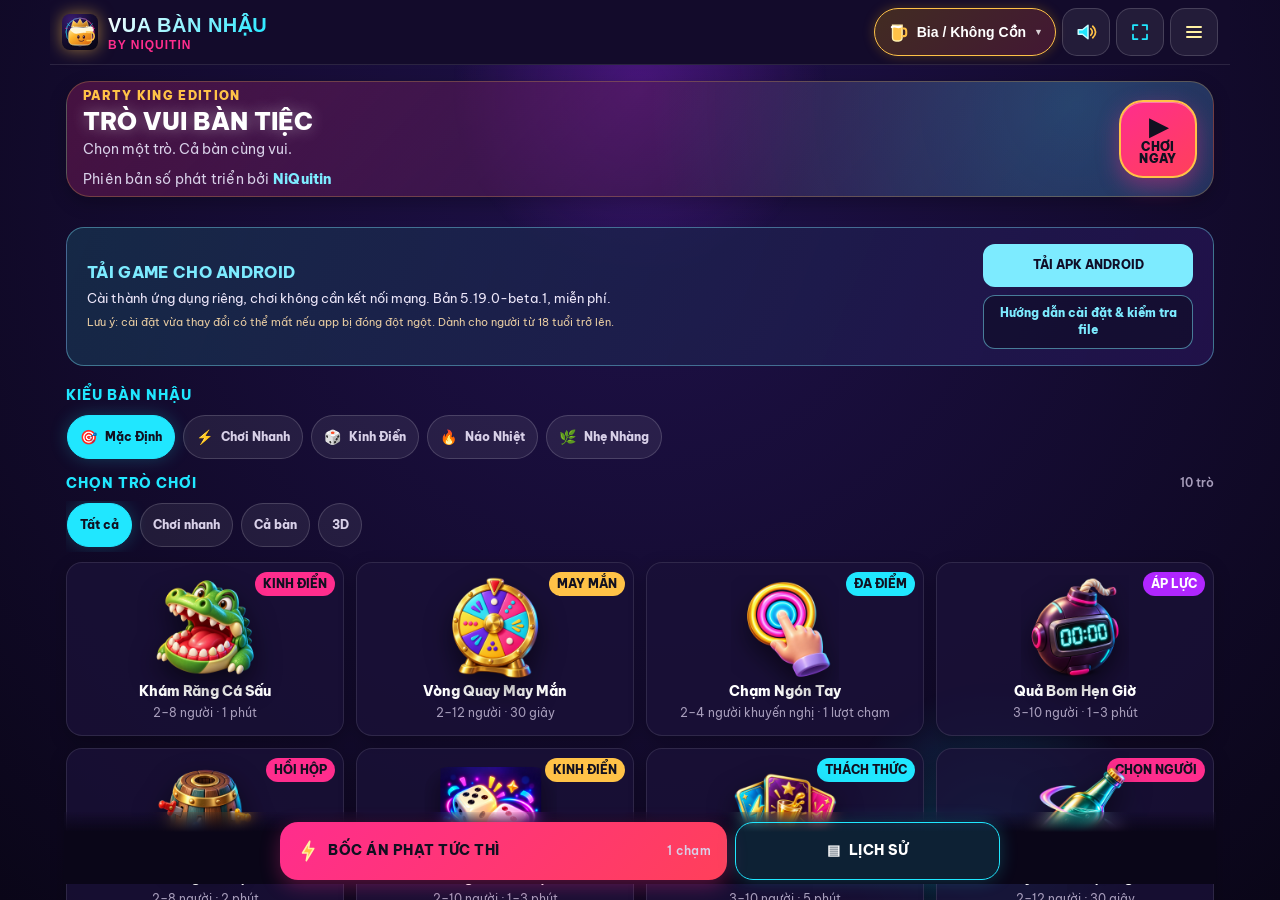
==== commit 01beb586: "Verify and publish newest Android APK via shared signed release manifest" ====
--- a/index.html
+++ b/index.html
@@ -76,11 +76,11 @@
                 <aside class="android-apk-cta" aria-labelledby="android-download-heading">
                     <div class="android-apk-cta-copy">
                         <strong id="android-download-heading">TẢI GAME CHO ANDROID</strong>
-                        <p>Cài thành ứng dụng riêng, chơi không cần kết nối mạng. Bản Beta 5.19.0-beta.1, miễn phí.</p>
+                        <p>Cài thành ứng dụng riêng, chơi không cần kết nối mạng. Bản <span data-android-apk-version>5.19.0-beta.1</span>, miễn phí.</p>
                         <p class="android-apk-cta-note">Lưu ý: cài đặt vừa thay đổi có thể mất nếu app bị đóng đột ngột. Dành cho người từ 18 tuổi trở lên.</p>
                     </div>
                     <div class="android-apk-cta-actions">
-                        <a class="android-apk-download" href="https://github.com/niquitin/niquitin.github.io/releases/download/v5.19.0-beta.1/VuaBanNhau-NiQuitin-5.19.0-beta.1-Android-signed.apk" target="_blank" rel="noopener noreferrer" aria-label="Tải APK Android Beta 5.19.0-beta.1 từ GitHub Releases">TẢI APK ANDROID</a>
+                        <a class="android-apk-download" data-android-apk-link href="https://github.com/niquitin/niquitin.github.io/releases/download/v5.19.0-beta.1/VuaBanNhau-NiQuitin-5.19.0-beta.1-Android-signed.apk" target="_blank" rel="noopener noreferrer" aria-label="Tải APK Android Beta 5.19.0-beta.1 từ GitHub Releases">TẢI APK ANDROID</a>
                         <a class="android-apk-guide" href="android.html">Hướng dẫn cài đặt &amp; kiểm tra file</a>
                     </div>
                 </aside>
@@ -900,5 +900,6 @@
     <script src="js/games/neverhave.js?v=5.18.6-wheel-r2-apk-beta1"></script>
     <script src="js/how-to-play.js?v=5.18.6-wheel-r2-apk-beta1"></script>
     <script src="js/app.js?v=5.18.6-wheel-r2-apk-beta1"></script>
+<script src="js/android-latest.js?v=apk-channel-1"></script>
 </body>
 </html>
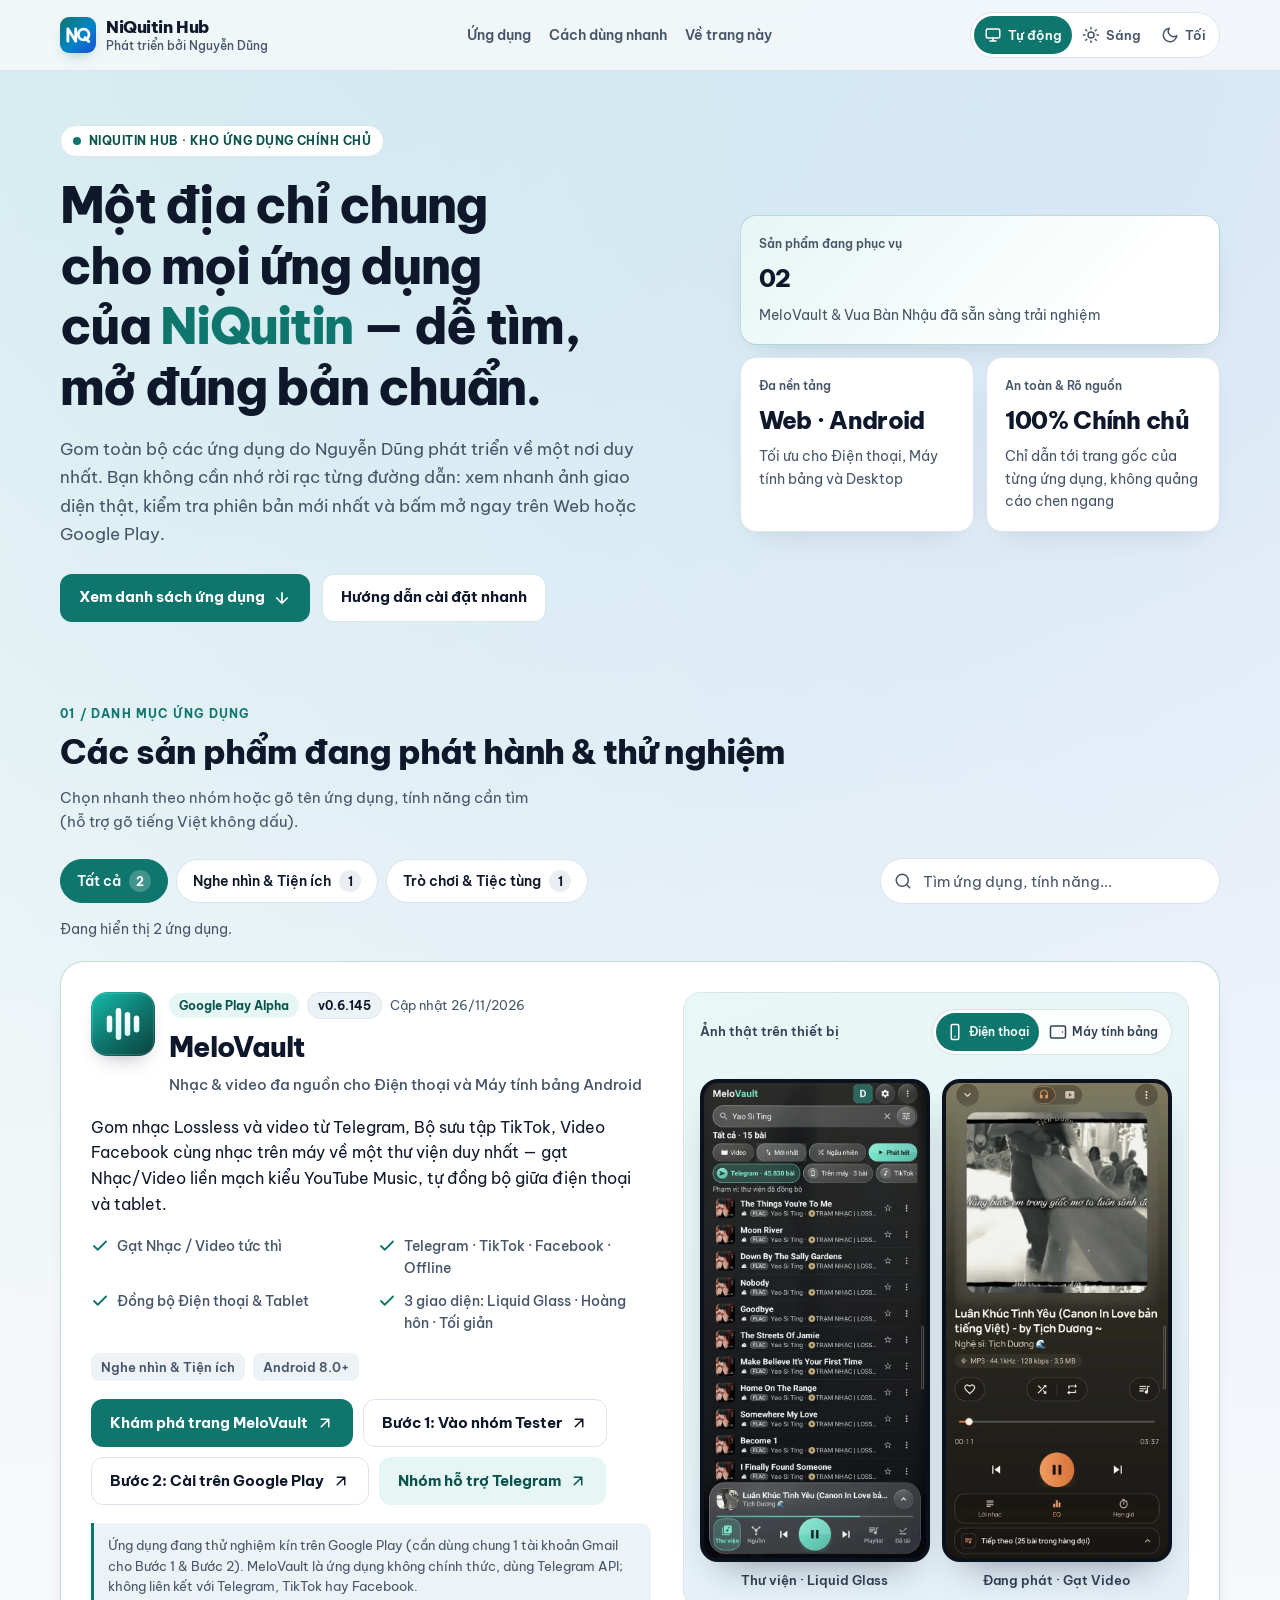
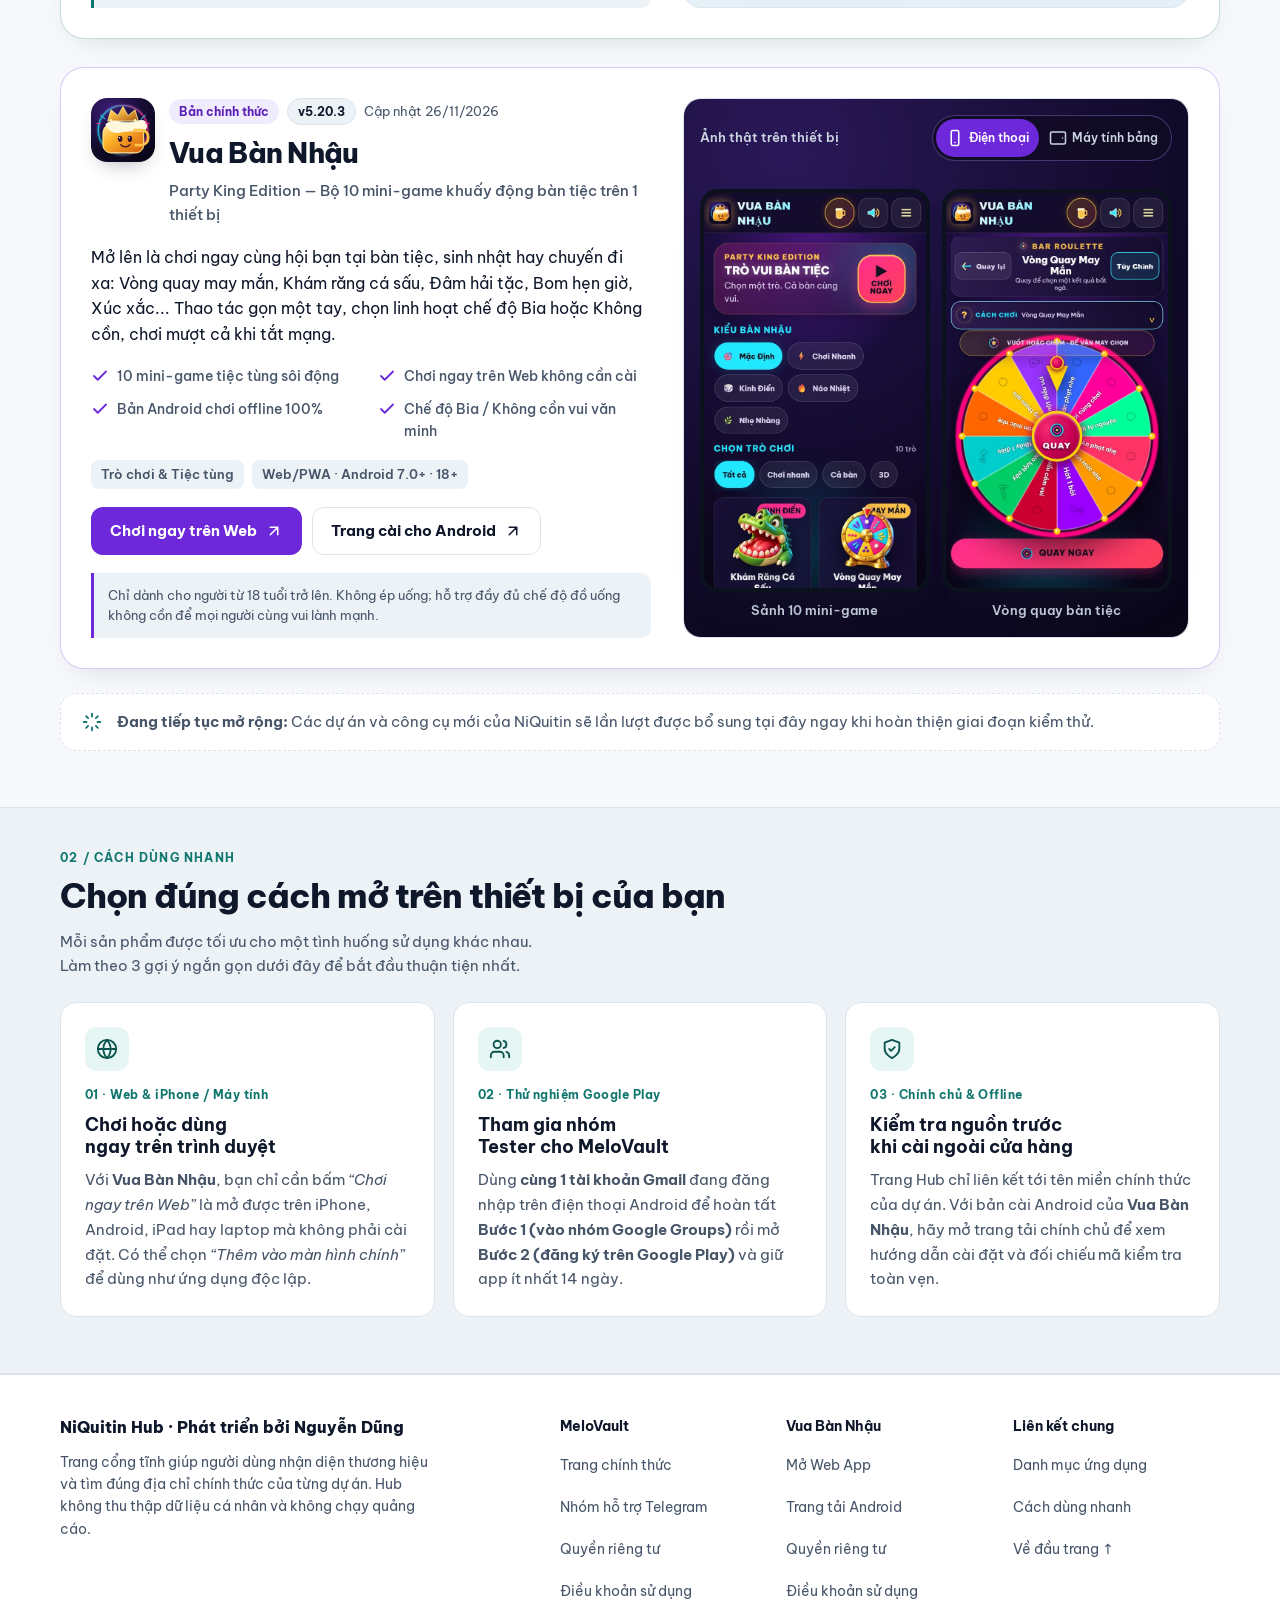
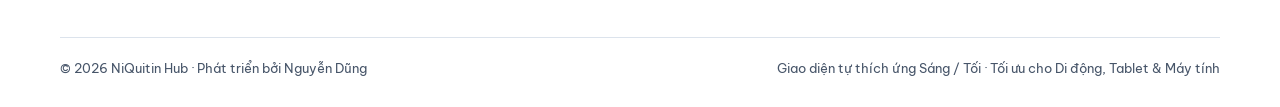
==== commit c25159a7: "chore: publish static web hub" ====
--- a/index.html
+++ b/index.html
@@ -1,905 +1,472 @@
-<!DOCTYPE html>
-<html lang="vi">
+<!doctype html>
+<html lang="vi" data-theme="auto">
 <head>
-    <meta charset="UTF-8">
-    <meta name="viewport" content="width=device-width, initial-scale=1.0, maximum-scale=1.0, user-scalable=no, viewport-fit=cover">
-    <title>Vua Bàn Nhậu - Trò Vui Bàn Tiệc</title>
-    
-    <!-- PWA & Mobile Meta -->
-    <meta name="theme-color" content="#0a0618">
-    <meta name="mobile-web-app-capable" content="yes">
-    <meta name="apple-mobile-web-app-capable" content="yes">
-    <meta name="apple-mobile-web-app-status-bar-style" content="black-translucent">
-    <meta name="apple-mobile-web-app-title" content="Vua Bàn Nhậu">
-    <link rel="manifest" href="manifest.json?v=5.18.6-wheel-r2-apk-beta1">
-    <link rel="icon" href="assets/icons/app-icon.svg" type="image/svg+xml">
-
-    <!-- Stylesheets -->
-    <link rel="stylesheet" href="css/style.css?v=5.18.6-wheel-r2-apk-beta1">
-    <link rel="stylesheet" href="css/components.css?v=5.18.6-wheel-r2-apk-beta1">
-    <link rel="stylesheet" href="css/phase2.css?v=5.18.6-wheel-r2-apk-beta1">
+  <meta charset="utf-8">
+  <meta name="viewport" content="width=device-width, initial-scale=1">
+  <meta name="color-scheme" content="light dark">
+  <meta name="theme-color" content="#f6f8fb" id="meta-theme-color">
+  <meta name="description" content="NiQuitin Hub — Cổng tổng hợp các ứng dụng và dự án thực tế phát triển bởi Nguyễn Dũng: MeloVault (nghe nhạc & xem video đa nguồn) và Vua Bàn Nhậu (bộ 10 mini-game tiệc tùng).">
+  <meta property="og:type" content="website">
+  <meta property="og:locale" content="vi_VN">
+  <meta property="og:title" content="NiQuitin Hub — Kho ứng dụng phát triển bởi Nguyễn Dũng">
+  <meta property="og:description" content="Một địa chỉ chung để nhận biết, xem ảnh giao diện thật và truy cập đúng trang chính thức của MeloVault, Vua Bàn Nhậu cùng các dự án mới.">
+  <title>NiQuitin Hub — Kho ứng dụng &amp; dự án số · Phát triển bởi Nguyễn Dũng</title>
+  <link rel="icon" href="favicon.svg" type="image/svg+xml">
+  <link rel="preconnect" href="https://fonts.googleapis.com">
+  <link rel="preconnect" href="https://fonts.gstatic.com" crossorigin>
+  <link rel="stylesheet" href="https://fonts.googleapis.com/css2?family=Be+Vietnam+Pro:wght@400;500;600;700;800&display=swap">
+  <script>
+    try {
+      var saved = localStorage.getItem('nq_theme');
+      if (saved === 'light' || saved === 'dark' || saved === 'auto') {
+        document.documentElement.dataset.theme = saved;
+      }
+    } catch (e) {}
+  </script>
+  <link rel="stylesheet" href="styles.css?v=20261127-1">
+  <script src="projects.js?v=20261127-1" defer></script>
+  <script src="main.js?v=20261127-1" defer></script>
 </head>
-<body>
-
-    <!-- Background Neon Ambient Lights -->
-    <div class="bg-glow-top"></div>
-    <div class="bg-glow-bottom"></div>
-
-    <!-- Celebration & Confetti Canvas -->
-    <canvas id="confetti-canvas"></canvas>
-
-    <!-- EPIC FX OVERLAY (Hiệu Ứng Hoành Tráng: Bom Nổ & Cá Sấu Cắn) -->
-    <div id="epic-fx-overlay" class="epic-fx-overlay">
-        <canvas id="epic-fx-canvas"></canvas>
-        <div id="epic-flash-layer" class="epic-flash-layer"></div>
-        <div id="epic-hazard-layer" class="epic-hazard-layer"></div>
-        <div id="epic-banner-container" class="epic-banner-container" role="status" aria-live="assertive"></div>
+<body id="dau-trang">
+  <a class="skip-link" href="#ung-dung">Đến danh sách ứng dụng</a>
+
+  <header class="site-header">
+    <div class="container header-inner">
+      <a class="brand-lockup" href="#dau-trang" aria-label="NiQuitin Hub — Về đầu trang">
+        <span class="brand-badge" aria-hidden="true">
+          <svg viewBox="0 0 64 64" width="36" height="36">
+            <defs>
+              <linearGradient id="hdr-nq-bg" x1="0" y1="0" x2="1" y2="1">
+                <stop offset="0%" stop-color="#0f766e"/>
+                <stop offset="55%" stop-color="#0284c7"/>
+                <stop offset="100%" stop-color="#1d4ed8"/>
+              </linearGradient>
+            </defs>
+            <rect width="64" height="64" rx="16" fill="url(#hdr-nq-bg)"/>
+            <path d="M14 43V21l14 22V21" fill="none" stroke="#ffffff" stroke-width="5" stroke-linecap="round" stroke-linejoin="round"/>
+            <circle cx="42" cy="31" r="9.5" fill="none" stroke="#ffffff" stroke-width="5"/>
+            <path d="M44.5 36.5L51 43.5" fill="none" stroke="#ffffff" stroke-width="5" stroke-linecap="round"/>
+          </svg>
+        </span>
+        <span class="brand-copy">
+          <span class="brand-name">NiQuitin Hub</span>
+          <span class="brand-author">Phát triển bởi Nguyễn Dũng</span>
+        </span>
+      </a>
+
+      <nav class="site-nav" aria-label="Điều hướng chính">
+        <a href="#ung-dung">Ứng dụng</a>
+        <a href="#huong-dan">Cách dùng nhanh</a>
+        <a href="#thong-tin">Về trang này</a>
+      </nav>
+
+      <div class="theme-switcher" role="group" aria-label="Chế độ hiển thị">
+        <button type="button" class="theme-btn" data-theme-value="auto" aria-pressed="true" title="Tự động theo thiết bị">
+          <svg class="ui-svg" width="18" height="18" viewBox="0 0 24 24" fill="none" stroke="currentColor" stroke-width="2" stroke-linecap="round" stroke-linejoin="round" aria-hidden="true"><rect x="3" y="4" width="18" height="12" rx="2"/><path d="M8 20h8M12 16v4"/></svg>
+          <span>Tự động</span>
+        </button>
+        <button type="button" class="theme-btn" data-theme-value="light" aria-pressed="false" title="Chế độ Sáng">
+          <svg class="ui-svg" width="18" height="18" viewBox="0 0 24 24" fill="none" stroke="currentColor" stroke-width="2" stroke-linecap="round" stroke-linejoin="round" aria-hidden="true"><circle cx="12" cy="12" r="4"/><path d="M12 2v2M12 20v2M4.93 4.93l1.41 1.41M17.66 17.66l1.41 1.41M2 12h2M20 12h2M6.34 17.66l-1.41 1.41M19.07 4.93l-1.41 1.41"/></svg>
+          <span>Sáng</span>
+        </button>
+        <button type="button" class="theme-btn" data-theme-value="dark" aria-pressed="false" title="Chế độ Tối">
+          <svg class="ui-svg" width="18" height="18" viewBox="0 0 24 24" fill="none" stroke="currentColor" stroke-width="2" stroke-linecap="round" stroke-linejoin="round" aria-hidden="true"><path d="M21 12.79A9 9 0 1 1 11.21 3a7 7 0 0 0 9.79 9.79z"/></svg>
+          <span>Tối</span>
+        </button>
+      </div>
     </div>
-
-    <div id="app-root">
-        <!-- Persistent App Bar -->
-        <header class="app-header">
-            <button class="brand-logo" onclick="window.app.navigate('home')" aria-label="Về trang chính">
-                <img class="logo-badge" src="assets/icons/app-icon.svg" alt="">
-                <div>
-                    <span class="brand-title">VUA BÀN NHẬU</span>
-                    <span class="brand-subtitle">by NiQuitin</span>
+  </header>
+
+  <main id="noi-dung" tabindex="-1">
+    <section class="hero" aria-labelledby="hero-title">
+      <div class="container hero-grid">
+        <div class="hero-copy">
+          <p class="eyebrow-pill">
+            <span class="pulse-dot" aria-hidden="true"></span>
+            NIQUITIN HUB · KHO ỨNG DỤNG CHÍNH CHỦ
+          </p>
+          <h1 id="hero-title">Một địa chỉ chung cho mọi ứng dụng của <span>NiQuitin</span> — dễ tìm, mở đúng bản chuẩn.</h1>
+          <p class="hero-lead">Gom toàn bộ các ứng dụng do Nguyễn Dũng phát triển về một nơi duy nhất. Bạn không cần nhớ rời rạc từng đường dẫn: xem nhanh ảnh giao diện thật, kiểm tra phiên bản mới nhất và bấm mở ngay trên Web hoặc Google Play.</p>
+          <div class="hero-actions">
+            <a class="btn btn-primary" href="#ung-dung">
+              <span>Xem danh sách ứng dụng</span>
+              <svg class="ui-svg" width="18" height="18" viewBox="0 0 24 24" fill="none" stroke="currentColor" stroke-width="2.2" stroke-linecap="round" stroke-linejoin="round" aria-hidden="true"><path d="M12 5v14M5 12l7 7 7-7"/></svg>
+            </a>
+            <a class="btn btn-secondary" href="#huong-dan">
+              <span>Hướng dẫn cài đặt nhanh</span>
+            </a>
+          </div>
+        </div>
+
+        <aside class="hero-bento" aria-label="Tổng quan hệ sinh thái">
+          <div class="bento-stat bento-stat-accent">
+            <span class="bento-kicker">Sản phẩm đang phục vụ</span>
+            <strong class="bento-value" id="stat-project-count">02</strong>
+            <span class="bento-note">MeloVault &amp; Vua Bàn Nhậu đã sẵn sàng trải nghiệm</span>
+          </div>
+          <div class="bento-stat">
+            <span class="bento-kicker">Đa nền tảng</span>
+            <strong class="bento-value">Web · Android</strong>
+            <span class="bento-note">Tối ưu cho Điện thoại, Máy tính bảng và Desktop</span>
+          </div>
+          <div class="bento-stat">
+            <span class="bento-kicker">An toàn &amp; Rõ nguồn</span>
+            <strong class="bento-value">100% Chính chủ</strong>
+            <span class="bento-note">Chỉ dẫn tới trang gốc của từng ứng dụng, không quảng cáo chen ngang</span>
+          </div>
+        </aside>
+      </div>
+    </section>
+
+    <section id="ung-dung" class="section" aria-labelledby="apps-heading">
+      <div class="container">
+        <div class="section-head">
+          <div>
+            <p class="section-kicker">01 / DANH MỤC ỨNG DỤNG</p>
+            <h2 id="apps-heading">Các sản phẩm đang phát hành &amp; thử nghiệm</h2>
+          </div>
+          <p class="section-desc">Chọn nhanh theo nhóm hoặc gõ tên ứng dụng, tính năng cần tìm (hỗ trợ gõ tiếng Việt không dấu).</p>
+        </div>
+
+        <div class="catalog-toolbar">
+          <div class="filter-group" id="filter-group" role="group" aria-label="Lọc ứng dụng theo nhóm">
+            <button type="button" class="filter-chip" data-filter="all" aria-pressed="true">Tất cả <span class="chip-count">2</span></button>
+            <button type="button" class="filter-chip" data-filter="media" aria-pressed="false">Nghe nhìn &amp; Tiện ích <span class="chip-count">1</span></button>
+            <button type="button" class="filter-chip" data-filter="party" aria-pressed="false">Trò chơi &amp; Tiệc tùng <span class="chip-count">1</span></button>
+          </div>
+
+          <div class="search-box">
+            <label class="visually-hidden" for="project-search">Tìm ứng dụng hoặc tính năng</label>
+            <svg class="search-icon" width="18" height="18" viewBox="0 0 24 24" fill="none" stroke="currentColor" stroke-width="2" stroke-linecap="round" stroke-linejoin="round" aria-hidden="true"><circle cx="11" cy="11" r="8"/><path d="m21 21-4.3-4.3"/></svg>
+            <input id="project-search" type="search" placeholder="Tìm ứng dụng, tính năng..." autocomplete="off" spellcheck="false">
+            <button type="button" id="search-clear" class="search-clear" hidden aria-label="Xóa từ khóa tìm kiếm">
+              <svg class="ui-svg" width="18" height="18" viewBox="0 0 24 24" fill="none" stroke="currentColor" stroke-width="2.2" stroke-linecap="round" stroke-linejoin="round" aria-hidden="true"><path d="M18 6 6 18M6 6l12 12"/></svg>
+            </button>
+          </div>
+        </div>
+
+        <p id="filter-status" class="filter-status" role="status" aria-live="polite">Đang hiển thị 2 ứng dụng.</p>
+
+        <div class="project-list" id="project-list">
+          <!-- Thẻ 1: MeloVault -->
+          <article class="project-card" data-project-id="melovault" data-category="media" data-accent="teal" data-keywords="melovault nhac video lossless flac wav mp3 telegram tiktok facebook eq loi nhac android tablet hai khung hoang hon liquid glass">
+            <div class="project-info">
+              <div class="project-head">
+                <a class="app-icon-link" href="https://melovault.pages.dev/" target="_blank" rel="noopener noreferrer" tabindex="-1" aria-hidden="true">
+                  <img class="app-icon" src="assets/melovault/icon.svg" alt="Biểu tượng MeloVault" width="64" height="64">
+                </a>
+                <div class="project-titles">
+                  <div class="badge-row">
+                    <span class="badge-status">Google Play Alpha</span>
+                    <span class="badge-version" data-version-badge>v0.6.145</span>
+                    <span class="badge-meta">Cập nhật <span data-updated-date>26/11/2026</span></span>
+                  </div>
+                  <h3><a class="project-title-link" href="https://melovault.pages.dev/" target="_blank" rel="noopener noreferrer">MeloVault</a></h3>
+                  <p class="project-subtitle">Nhạc &amp; video đa nguồn cho Điện thoại và Máy tính bảng Android</p>
                 </div>
-            </button>
-            <div class="header-actions">
-                <span id="network-status" class="network-status" role="status" aria-live="polite" aria-hidden="true"></span>
-                <button id="medium-switcher-btn" class="medium-pill-btn" onclick="window.app.openModal('medium-modal')" aria-label="Đổi vật phạt" title="Vật phạt"><svg class="ui-icon" aria-hidden="true"><use href="assets/icons/game-icons.svg#beer"></use></svg><span class="medium-label">Bia / Không cồn</span><span class="caret" aria-hidden="true">▼</span></button>
-                <button id="toggle-sound-btn" class="icon-btn" aria-label="Tắt âm thanh" aria-pressed="true" title="Âm thanh"><svg class="ui-symbol" aria-hidden="true"><use href="assets/icons/game-icons.svg#speaker-on"></use></svg></button>
-                <button id="toggle-fullscreen-btn" class="icon-btn header-fullscreen" aria-label="Toàn màn hình" aria-pressed="false" title="Toàn màn hình"><svg class="ui-symbol" aria-hidden="true"><use href="assets/icons/game-icons.svg#fullscreen-enter"></use></svg></button>
-                <button class="icon-btn header-menu-btn" onclick="window.app.openModal('settings-modal')" aria-label="Mở menu cài đặt" title="Cài đặt"><svg class="ui-symbol" aria-hidden="true"><use href="assets/icons/game-icons.svg#menu"></use></svg></button>
+              </div>
+
+              <p class="project-summary">Gom nhạc Lossless và video từ Telegram, Bộ sưu tập TikTok, Video Facebook cùng nhạc trên máy về một thư viện duy nhất — gạt Nhạc/Video liền mạch kiểu YouTube Music, tự đồng bộ giữa điện thoại và tablet.</p>
+
+              <ul class="highlight-list">
+                <li>
+                  <svg class="ui-svg" width="18" height="18" viewBox="0 0 24 24" fill="none" stroke="currentColor" stroke-width="2.4" stroke-linecap="round" stroke-linejoin="round" aria-hidden="true"><path d="M20 6 9 17l-5-5"/></svg>
+                  <span>Gạt Nhạc / Video tức thì</span>
+                </li>
+                <li>
+                  <svg class="ui-svg" width="18" height="18" viewBox="0 0 24 24" fill="none" stroke="currentColor" stroke-width="2.4" stroke-linecap="round" stroke-linejoin="round" aria-hidden="true"><path d="M20 6 9 17l-5-5"/></svg>
+                  <span>Telegram · TikTok · Facebook · Offline</span>
+                </li>
+                <li>
+                  <svg class="ui-svg" width="18" height="18" viewBox="0 0 24 24" fill="none" stroke="currentColor" stroke-width="2.4" stroke-linecap="round" stroke-linejoin="round" aria-hidden="true"><path d="M20 6 9 17l-5-5"/></svg>
+                  <span>Đồng bộ Điện thoại &amp; Tablet</span>
+                </li>
+                <li>
+                  <svg class="ui-svg" width="18" height="18" viewBox="0 0 24 24" fill="none" stroke="currentColor" stroke-width="2.4" stroke-linecap="round" stroke-linejoin="round" aria-hidden="true"><path d="M20 6 9 17l-5-5"/></svg>
+                  <span>3 giao diện: Liquid Glass · Hoàng hôn · Tối giản</span>
+                </li>
+              </ul>
+
+              <div class="project-tags">
+                <span>Nghe nhìn &amp; Tiện ích</span>
+                <span>Android 8.0+</span>
+              </div>
+
+              <div class="action-grid">
+                <a class="btn btn-card-primary" href="https://melovault.pages.dev/" target="_blank" rel="noopener noreferrer">
+                  <span>Khám phá trang MeloVault</span>
+                  <svg class="ui-svg" width="18" height="18" viewBox="0 0 24 24" fill="none" stroke="currentColor" stroke-width="2" stroke-linecap="round" stroke-linejoin="round" aria-hidden="true"><path d="M7 17 17 7M7 7h10v10"/></svg>
+                </a>
+                <a class="btn btn-card-secondary" href="https://groups.google.com/g/melovault-testers" target="_blank" rel="noopener noreferrer">
+                  <span>Bước 1: Vào nhóm Tester</span>
+                  <svg class="ui-svg" width="18" height="18" viewBox="0 0 24 24" fill="none" stroke="currentColor" stroke-width="2" stroke-linecap="round" stroke-linejoin="round" aria-hidden="true"><path d="M7 17 17 7M7 7h10v10"/></svg>
+                </a>
+                <a class="btn btn-card-secondary" href="https://play.google.com/apps/testing/app.melovault.player.open" target="_blank" rel="noopener noreferrer">
+                  <span>Bước 2: Cài trên Google Play</span>
+                  <svg class="ui-svg" width="18" height="18" viewBox="0 0 24 24" fill="none" stroke="currentColor" stroke-width="2" stroke-linecap="round" stroke-linejoin="round" aria-hidden="true"><path d="M7 17 17 7M7 7h10v10"/></svg>
+                </a>
+                <a class="btn btn-card-ghost" href="https://t.me/melovaultmusicplayer" target="_blank" rel="noopener noreferrer">
+                  <span>Nhóm hỗ trợ Telegram</span>
+                  <svg class="ui-svg" width="18" height="18" viewBox="0 0 24 24" fill="none" stroke="currentColor" stroke-width="2" stroke-linecap="round" stroke-linejoin="round" aria-hidden="true"><path d="M7 17 17 7M7 7h10v10"/></svg>
+                </a>
+              </div>
+
+              <p class="project-disclaimer">Ứng dụng đang thử nghiệm kín trên Google Play (cần dùng chung 1 tài khoản Gmail cho Bước 1 &amp; Bước 2). MeloVault là ứng dụng không chính thức, dùng Telegram API; không liên kết với Telegram, TikTok hay Facebook.</p>
             </div>
-        </header>
-
-        <!-- MAIN CONTAINER / SCREENS -->
-        <main class="main-content">
-            <!-- 1. HOME SCREEN: GAME SELECTOR -->
-            <section id="screen-home" class="game-screen active">
-                <div class="hero-banner">
-                    <div class="hero-copy">
-                        <span class="eyebrow">PARTY KING EDITION</span>
-                        <h1>TRÒ VUI BÀN TIỆC</h1>
-                        <p>Chọn một trò. Cả bàn cùng vui.</p>
-                        <p class="niquitin-byline">Phiên bản số phát triển bởi <strong>NiQuitin</strong></p>
-                    </div>
-                    <button class="hero-play-btn" onclick="window.app.playRandomGame()" aria-label="Chơi game ngẫu nhiên">
-                        <span class="hero-play-icon" aria-hidden="true">▶</span>
-                        <span>CHƠI NGAY</span>
-                    </button>
+
+            <div class="project-stage">
+              <div class="stage-bar">
+                <span class="stage-label">Ảnh thật trên thiết bị</span>
+                <div class="device-switch" role="group" aria-label="Chọn giao diện minh họa của MeloVault">
+                  <button type="button" class="device-btn" data-device-target="phone" aria-pressed="true">
+                    <svg class="ui-svg" width="18" height="18" viewBox="0 0 24 24" fill="none" stroke="currentColor" stroke-width="2" stroke-linecap="round" stroke-linejoin="round" aria-hidden="true"><rect x="7" y="2" width="10" height="20" rx="2"/><path d="M12 18h.01"/></svg>
+                    <span>Điện thoại</span>
+                  </button>
+                  <button type="button" class="device-btn" data-device-target="tablet" aria-pressed="false">
+                    <svg class="ui-svg" width="18" height="18" viewBox="0 0 24 24" fill="none" stroke="currentColor" stroke-width="2" stroke-linecap="round" stroke-linejoin="round" aria-hidden="true"><rect x="2" y="4" width="20" height="16" rx="2"/><path d="M18 12h.01"/></svg>
+                    <span>Máy tính bảng</span>
+                  </button>
                 </div>
-
-
-                <aside class="android-apk-cta" aria-labelledby="android-download-heading">
-                    <div class="android-apk-cta-copy">
-                        <strong id="android-download-heading">TẢI GAME CHO ANDROID</strong>
-                        <p>Cài thành ứng dụng riêng, chơi không cần kết nối mạng. Bản <span data-android-apk-version>5.19.0-beta.1</span>, miễn phí.</p>
-                        <p class="android-apk-cta-note">Lưu ý: cài đặt vừa thay đổi có thể mất nếu app bị đóng đột ngột. Dành cho người từ 18 tuổi trở lên.</p>
-                    </div>
-                    <div class="android-apk-cta-actions">
-                        <a class="android-apk-download" data-android-apk-link href="https://github.com/niquitin/niquitin.github.io/releases/download/v5.19.0-beta.1/VuaBanNhau-NiQuitin-5.19.0-beta.1-Android-signed.apk" target="_blank" rel="noopener noreferrer" aria-label="Tải APK Android Beta 5.19.0-beta.1 từ GitHub Releases">TẢI APK ANDROID</a>
-                        <a class="android-apk-guide" href="android.html">Hướng dẫn cài đặt &amp; kiểm tra file</a>
-                    </div>
-                </aside>
-
-                <!-- Party Session Presets: kiểu bàn nhậu (5.13.0) -->
-                <div class="party-presets-box">
-                    <div class="section-title"><span>KIỂU BÀN NHẬU</span></div>
-                    <div id="party-preset-group" class="party-preset-group" role="radiogroup" aria-label="Kiểu bàn nhậu">
-                        <button class="preset-chip" type="button" role="radio" aria-checked="false" data-preset="default"><span class="preset-chip-icon" aria-hidden="true">🎯</span>Mặc Định</button>
-                        <button class="preset-chip" type="button" role="radio" aria-checked="false" data-preset="quick"><span class="preset-chip-icon" aria-hidden="true">⚡</span>Chơi Nhanh</button>
-                        <button class="preset-chip" type="button" role="radio" aria-checked="false" data-preset="classic"><span class="preset-chip-icon" aria-hidden="true">🎲</span>Kinh Điển</button>
-                        <button class="preset-chip" type="button" role="radio" aria-checked="false" data-preset="lively"><span class="preset-chip-icon" aria-hidden="true">🔥</span>Náo Nhiệt</button>
-                        <button class="preset-chip" type="button" role="radio" aria-checked="false" data-preset="light"><span class="preset-chip-icon" aria-hidden="true">🌿</span>Nhẹ Nhàng</button>
-                        <button class="preset-chip preset-chip-custom" type="button" role="radio" aria-checked="false" data-preset="" hidden>Tùy Chỉnh</button>
-                    </div>
-                    <span id="party-preset-live" class="sr-only" role="status" aria-live="polite"></span>
+              </div>
+
+              <div class="device-panel device-panel-phone" data-device-panel="phone">
+                <figure class="shot-card">
+                  <button type="button" class="shot-trigger" data-zoom-src="assets/melovault/phone-library.webp" data-zoom-caption="MeloVault — Thư viện đa nguồn · Giao diện Liquid Glass" aria-label="Phóng to ảnh Thư viện đa nguồn của MeloVault">
+                    <img src="assets/melovault/phone-library.webp" alt="Thư viện nhạc Lossless của MeloVault trên điện thoại ở giao diện Liquid Glass: tìm kiếm nhanh, lọc nguồn Telegram, Trên máy, TikTok và thanh phát kính mờ ở đáy" width="600" height="1283" loading="eager" decoding="async">
+                    <span class="zoom-badge" aria-hidden="true">Phóng to</span>
+                  </button>
+                  <figcaption>Thư viện · Liquid Glass</figcaption>
+                </figure>
+                <figure class="shot-card">
+                  <button type="button" class="shot-trigger" data-zoom-src="assets/melovault/phone-player.webp" data-zoom-caption="MeloVault — Màn Đang phát · Thanh gạt Nhạc / Video" aria-label="Phóng to ảnh Màn Đang phát của MeloVault">
+                    <img src="assets/melovault/phone-player.webp" alt="Màn hình Đang phát của MeloVault trên điện thoại ở giao diện Hoàng hôn: thanh gạt Nhạc và Video kiểu YouTube Music, ảnh bìa lớn, Lời nhạc, EQ và Hẹn giờ" width="600" height="1283" loading="eager" decoding="async">
+                    <span class="zoom-badge" aria-hidden="true">Phóng to</span>
+                  </button>
+                  <figcaption>Đang phát · Gạt Video</figcaption>
+                </figure>
+              </div>
+
+              <div class="device-panel device-panel-tablet" data-device-panel="tablet" hidden>
+                <figure class="shot-card shot-card-wide">
+                  <button type="button" class="shot-trigger" data-zoom-src="assets/melovault/tablet-split.webp" data-zoom-caption="MeloVault — Giao diện Hai khung trên Máy tính bảng xoay ngang" aria-label="Phóng to ảnh giao diện Hai khung trên máy tính bảng của MeloVault">
+                    <img src="assets/melovault/tablet-split.webp" alt="Giao diện Hai khung trên máy tính bảng xoay ngang của MeloVault với khung Đang phát ở cột trái và danh sách nhạc Lossless FLAC ở cột phải" width="1100" height="596" loading="lazy" decoding="async">
+                    <span class="zoom-badge" aria-hidden="true">Phóng to</span>
+                  </button>
+                  <figcaption>Hai khung xoay ngang · Máy tính bảng</figcaption>
+                </figure>
+              </div>
+            </div>
+          </article>
+
+          <!-- Thẻ 2: Vua Bàn Nhậu -->
+          <article class="project-card" data-project-id="vuabannhau" data-category="party" data-accent="party" data-keywords="vua ban nhau party king game tiec tung vong quay may man ca sau hai tac bom hen gio xuc xac pwa web android offline 18+">
+            <div class="project-info">
+              <div class="project-head">
+                <a class="app-icon-link" href="https://vuabannhau.pages.dev/" target="_blank" rel="noopener noreferrer" tabindex="-1" aria-hidden="true">
+                  <img class="app-icon" src="assets/vuabannhau/icon.svg" alt="Biểu tượng Vua Bàn Nhậu" width="64" height="64">
+                </a>
+                <div class="project-titles">
+                  <div class="badge-row">
+                    <span class="badge-status">Bản chính thức</span>
+                    <span class="badge-version" data-version-badge>v5.20.3</span>
+                    <span class="badge-meta">Cập nhật <span data-updated-date>26/11/2026</span></span>
+                  </div>
+                  <h3><a class="project-title-link" href="https://vuabannhau.pages.dev/" target="_blank" rel="noopener noreferrer">Vua Bàn Nhậu</a></h3>
+                  <p class="project-subtitle">Party King Edition — Bộ 10 mini-game khuấy động bàn tiệc trên 1 thiết bị</p>
                 </div>
-
-                <div class="home-toolbar">
-                    <div class="section-title"><span>CHỌN TRÒ CHƠI</span><span class="section-count" id="game-count">10 trò</span></div>
-                    <div class="game-filters" role="tablist" aria-label="Lọc trò chơi">
-                        <button class="filter-chip active" data-filter="all" role="tab" aria-selected="true">Tất cả</button>
-                        <button class="filter-chip" data-filter="quick" role="tab" aria-selected="false">Chơi nhanh</button>
-                        <button class="filter-chip" data-filter="party" role="tab" aria-selected="false">Cả bàn</button>
-                        <button class="filter-chip" data-filter="3d" role="tab" aria-selected="false">3D</button>
-                    </div>
+              </div>
+
+              <p class="project-summary">Mở lên là chơi ngay cùng hội bạn tại bàn tiệc, sinh nhật hay chuyến đi xa: Vòng quay may mắn, Khám răng cá sấu, Đâm hải tặc, Bom hẹn giờ, Xúc xắc... Thao tác gọn một tay, chọn linh hoạt chế độ Bia hoặc Không cồn, chơi mượt cả khi tắt mạng.</p>
+
+              <ul class="highlight-list">
+                <li>
+                  <svg class="ui-svg" width="18" height="18" viewBox="0 0 24 24" fill="none" stroke="currentColor" stroke-width="2.4" stroke-linecap="round" stroke-linejoin="round" aria-hidden="true"><path d="M20 6 9 17l-5-5"/></svg>
+                  <span>10 mini-game tiệc tùng sôi động</span>
+                </li>
+                <li>
+                  <svg class="ui-svg" width="18" height="18" viewBox="0 0 24 24" fill="none" stroke="currentColor" stroke-width="2.4" stroke-linecap="round" stroke-linejoin="round" aria-hidden="true"><path d="M20 6 9 17l-5-5"/></svg>
+                  <span>Chơi ngay trên Web không cần cài</span>
+                </li>
+                <li>
+                  <svg class="ui-svg" width="18" height="18" viewBox="0 0 24 24" fill="none" stroke="currentColor" stroke-width="2.4" stroke-linecap="round" stroke-linejoin="round" aria-hidden="true"><path d="M20 6 9 17l-5-5"/></svg>
+                  <span>Bản Android chơi offline 100%</span>
+                </li>
+                <li>
+                  <svg class="ui-svg" width="18" height="18" viewBox="0 0 24 24" fill="none" stroke="currentColor" stroke-width="2.4" stroke-linecap="round" stroke-linejoin="round" aria-hidden="true"><path d="M20 6 9 17l-5-5"/></svg>
+                  <span>Chế độ Bia / Không cồn vui văn minh</span>
+                </li>
+              </ul>
+
+              <div class="project-tags">
+                <span>Trò chơi &amp; Tiệc tùng</span>
+                <span>Web/PWA · Android 7.0+ · 18+</span>
+              </div>
+
+              <div class="action-grid">
+                <a class="btn btn-card-primary" href="https://vuabannhau.pages.dev/" target="_blank" rel="noopener noreferrer">
+                  <span>Chơi ngay trên Web</span>
+                  <svg class="ui-svg" width="18" height="18" viewBox="0 0 24 24" fill="none" stroke="currentColor" stroke-width="2" stroke-linecap="round" stroke-linejoin="round" aria-hidden="true"><path d="M7 17 17 7M7 7h10v10"/></svg>
+                </a>
+                <a class="btn btn-card-secondary" href="https://vuabannhau.pages.dev/android.html" target="_blank" rel="noopener noreferrer">
+                  <span>Trang cài cho Android</span>
+                  <svg class="ui-svg" width="18" height="18" viewBox="0 0 24 24" fill="none" stroke="currentColor" stroke-width="2" stroke-linecap="round" stroke-linejoin="round" aria-hidden="true"><path d="M7 17 17 7M7 7h10v10"/></svg>
+                </a>
+              </div>
+
+              <p class="project-disclaimer">Chỉ dành cho người từ 18 tuổi trở lên. Không ép uống; hỗ trợ đầy đủ chế độ đồ uống không cồn để mọi người cùng vui lành mạnh.</p>
+            </div>
+
+            <div class="project-stage">
+              <div class="stage-bar">
+                <span class="stage-label">Ảnh thật trên thiết bị</span>
+                <div class="device-switch" role="group" aria-label="Chọn giao diện minh họa của Vua Bàn Nhậu">
+                  <button type="button" class="device-btn" data-device-target="phone" aria-pressed="true">
+                    <svg class="ui-svg" width="18" height="18" viewBox="0 0 24 24" fill="none" stroke="currentColor" stroke-width="2" stroke-linecap="round" stroke-linejoin="round" aria-hidden="true"><rect x="7" y="2" width="10" height="20" rx="2"/><path d="M12 18h.01"/></svg>
+                    <span>Điện thoại</span>
+                  </button>
+                  <button type="button" class="device-btn" data-device-target="tablet" aria-pressed="false">
+                    <svg class="ui-svg" width="18" height="18" viewBox="0 0 24 24" fill="none" stroke="currentColor" stroke-width="2" stroke-linecap="round" stroke-linejoin="round" aria-hidden="true"><rect x="2" y="4" width="20" height="16" rx="2"/><path d="M18 12h.01"/></svg>
+                    <span>Máy tính bảng</span>
+                  </button>
                 </div>
-
-                <div class="games-grid">
-                    <!-- Game 1: Crocodile Dentist -->
-                    <button class="game-card" data-game="crocodile" data-tags="quick party" style="--card-accent: #28a745; --card-glow: rgba(40, 167, 69, 0.4);" onclick="window.app.navigate('crocodile')">
-                        <span class="card-tag tag-hot">Kinh Điển</span>
-                        <img class="card-icon card-art-3d" src="assets/art/crocodile-roulette-3d.webp" alt="" loading="lazy" decoding="async">
-                        <h3>Khám Răng Cá Sấu</h3>
-                        <span class="card-meta">2–8 người · 1 phút</span>
-                    </button>
-
-                    <!-- Game 2: Lucky Wheel -->
-                    <button class="game-card" data-game="wheel" data-tags="quick party" style="--card-accent: #ff007f; --card-glow: rgba(255, 0, 127, 0.4);" onclick="window.app.navigate('wheel')">
-                        <span class="card-tag tag-party">May Mắn</span>
-                        <img class="card-icon card-art-3d" src="assets/art/lucky-wheel-3d.webp" alt="" loading="lazy" decoding="async">
-                        <h3>Vòng Quay May Mắn</h3>
-                        <span class="card-meta">2–12 người · 30 giây</span>
-                    </button>
-
-                    <!-- Game 3: Finger Shock -->
-                    <button class="game-card" data-game="finger" data-tags="quick party" style="--card-accent: #00f0ff; --card-glow: rgba(0, 240, 255, 0.4);" onclick="window.app.navigate('finger')">
-                        <span class="card-tag tag-new">Đa Điểm</span>
-                        <img class="card-icon card-art-3d" src="assets/art/finger-touch-3d.webp" alt="" loading="lazy" decoding="async">
-                        <h3>Chạm Ngón Tay</h3>
-                        <span class="card-meta">2–4 người khuyến nghị · 1 lượt chạm</span>
-                    </button>
-
-                    <!-- Game 4: Bomb Rush -->
-                    <button class="game-card" data-game="bomb" data-tags="quick party" style="--card-accent: #ffae00; --card-glow: rgba(255, 174, 0, 0.4);" onclick="window.app.navigate('bomb')">
-                        <span class="card-tag tag-pro">Áp Lực</span>
-                        <img class="card-icon card-art-3d" src="assets/art/time-bomb-3d.webp" alt="" loading="lazy" decoding="async">
-                        <h3>Quả Bom Hẹn Giờ</h3>
-                        <span class="card-meta">3–10 người · 1–3 phút</span>
-                    </button>
-
-                    <!-- Game 5: Pirate Barrel Pop -->
-                    <button class="game-card" data-game="pirate" data-tags="3d party" style="--card-accent: #ff3838; --card-glow: rgba(255, 56, 56, 0.4);" onclick="window.app.navigate('pirate')">
-                        <span class="card-tag tag-hot">Hồi Hộp</span>
-                        <img class="card-icon card-art-3d" src="assets/art/pirate-barrel-3d.webp" alt="" loading="lazy" decoding="async">
-                        <h3>Thùng Hải Tặc</h3>
-                        <span class="card-meta">2–8 người · 2 phút</span>
-                    </button>
-
-                    <!-- Game 6: Party Dice 7-8-9 -->
-                    <button class="game-card" data-game="dice" data-tags="3d party" style="--card-accent: #17c0eb; --card-glow: rgba(23, 192, 235, 0.4);" onclick="window.app.navigate('dice')">
-                        <span class="card-tag tag-party">Kinh Điển</span>
-                        <img class="card-icon card-art-3d dice-card-visual" src="assets/art/dice-3d.webp" alt="" loading="lazy" decoding="async">
-                        <h3>Xí Ngầu Bàn Tiệc</h3>
-                        <span class="card-meta">2–10 người · 1–3 phút</span>
-                    </button>
-
-                    <!-- Game 7: Drinking Cards / King's Cup -->
-                    <button class="game-card" data-game="cards" data-tags="party" style="--card-accent: #7158e2; --card-glow: rgba(113, 88, 226, 0.4);" onclick="window.app.navigate('cards')">
-                        <span class="card-tag tag-new">Thách Thức</span>
-                        <img class="card-icon card-art-3d" src="assets/art/drinking-cards-3d.webp" alt="" loading="lazy" decoding="async">
-                        <h3>Rút Thẻ Thách Đấu</h3>
-                        <span class="card-meta">3–10 người · 5 phút</span>
-                    </button>
-
-                    <!-- Game 8: Spin the Bottle 3D -->
-                    <button class="game-card" data-game="bottle" data-tags="3d quick party" style="--card-accent: #2ecc71; --card-glow: rgba(46, 204, 113, 0.4);" onclick="window.app.navigate('bottle')">
-                        <span class="card-tag tag-hot">Chọn Người</span>
-                        <img class="card-icon card-art-3d" src="assets/art/spin-bottle-3d.webp" alt="" loading="lazy" decoding="async">
-                        <h3>Xoay Chai Chọn Người</h3>
-                        <span class="card-meta">2–12 người · 30 giây</span>
-                    </button>
-
-                    <!-- Game 9: Number Bomb 1-100 -->
-                    <button class="game-card" data-game="numberbomb" data-tags="quick party" style="--card-accent: #e74c3c; --card-glow: rgba(231, 76, 60, 0.4);" onclick="window.app.navigate('numberbomb')">
-                        <span class="card-tag tag-pro">Cân Não</span>
-                        <img class="card-icon card-art-3d" src="assets/art/number-bomb-3d.webp" alt="" loading="lazy" decoding="async">
-                        <h3>Bom Số Bí Mật</h3>
-                        <span class="card-meta">2–8 người · 2 phút</span>
-                    </button>
-
-                    <!-- Game 10: Never Have I Ever -->
-                    <button class="game-card" data-game="neverhave" data-tags="party" style="--card-accent: #e056fd; --card-glow: rgba(224, 86, 253, 0.4);" onclick="window.app.navigate('neverhave')">
-                        <span class="card-tag tag-party">Chia Sẻ</span>
-                        <img class="card-icon card-art-3d" src="assets/art/never-have-i-ever-3d.webp" alt="" loading="lazy" decoding="async">
-                        <h3>Tôi Chưa Từng...</h3>
-                        <span class="card-meta">3–12 người · 5 phút</span>
-                    </button>
-                </div>
-
-                <div id="games-empty-state" class="games-empty-state" hidden>
-                    <p>Không còn trò chơi nào khớp bộ lọc trong kiểu bàn nhậu hiện tại.</p>
-                </div>
-
-                <!-- Quick Random Penalty Dock -->
-                <div class="quick-penalty-box">
-                    <div class="quick-penalty-actions">
-                        <button class="neon-button primary-btn" type="button" id="quick-penalty-btn" onclick="window.app.showRandomPenalty()">
-                            <svg class="cta-icon" aria-hidden="true"><use href="assets/icons/game-icons.svg#bolt"></use></svg>
-                            <span>BỐC ÁN PHẠT TỨC THÌ</span>
-                            <span class="cta-hint">1 chạm</span>
-                        </button>
-                        <button class="neon-button history-open-btn" type="button" id="history-open-btn" aria-label="Mở lịch sử buổi nhậu">
-                            <span aria-hidden="true">▤</span>
-                            <span>LỊCH SỬ</span>
-                        </button>
-                    </div>
-                </div>
-                <footer class="niquitin-footer" aria-label="Thông tin nhà phát triển và điều khoản">
-                    <p class="niquitin-footer-credit">Phiên bản số phát triển bởi <strong>NiQuitin</strong></p>
-                    <p class="niquitin-footer-safety">Chỉ dành cho người từ 18 tuổi trở lên · Không ép uống · Có thể chọn hoạt động không cồn</p>
-                    <nav class="niquitin-footer-links" aria-label="Thông tin pháp lý">
-                        <a href="terms.html">Điều khoản &amp; bản quyền</a>
-                        <a href="privacy.html">Quyền riêng tư</a>
-                        <a href="third-party-notices.html">Thành phần bên thứ ba</a>
-                        <a href="android.html">Tải APK Android</a>
-                    </nav>
-                </footer>
-            </section>
-
-            <!-- 2. GAME SCREEN: CROCODILE DENTIST -->
-            <section id="screen-crocodile" class="game-screen">
-                <div id="crocodile-game-container"></div>
-            </section>
-
-            <!-- 3. GAME SCREEN: LUCKY WHEEL -->
-            <section id="screen-wheel" class="game-screen">
-                <div id="wheel-game-container"></div>
-            </section>
-
-            <!-- 4. GAME SCREEN: FINGER SHOCK ROULETTE -->
-            <section id="screen-finger" class="game-screen">
-                <div id="finger-game-container"></div>
-            </section>
-
-            <!-- 5. GAME SCREEN: TICKING BOMB RUSH -->
-            <section id="screen-bomb" class="game-screen">
-                <div id="bomb-game-container"></div>
-            </section>
-
-            <!-- 6. GAME SCREEN: PIRATE BARREL POP -->
-            <section id="screen-pirate" class="game-screen">
-                <div class="game-layout pirate-stage">
-                    <div class="game-top-bar">
-                        <button class="back-btn" onclick="window.app.navigate('home')"><svg class="ui-icon" aria-hidden="true"><use href="assets/icons/game-icons.svg#back"></use></svg> Trang chính</button>
-                        <div class="croc-counter-badge" id="pirate-turn-indicator">Lượt đâm: 1</div>
-                        <div class="pirate-select-group">
-                            <div class="pirate-hole-select-box">
-                                <label for="pirate-slot-count-select">Khe:</label>
-                                <select id="pirate-slot-count-select" class="mini-select" aria-label="Số khe trên thùng">
-                                    <option value="8">8 khe</option>
-                                    <option value="12" selected>12 khe</option>
-                                    <option value="16">16 khe</option>
-                                </select>
-                            </div>
-                            <div class="trap-select-box">
-                                <label for="pirate-trap-select">Bẫy:</label>
-                                <select id="pirate-trap-select" class="mini-select">
-                                    <option value="1">1 bẫy</option>
-                                    <option value="2">2 bẫy</option>
-                                    <option value="3">3 bẫy</option>
-                                </select>
-                            </div>
-                        </div>
-                    </div>
-
-                    <div class="pirate-arena-wrapper">
-                        <div class="pirate-barrel-backdrop" aria-hidden="true"></div>
-                        <div id="pirate-character" class="pirate-character">
-                            <div class="pirate-bicorn">
-                                <svg class="hat-feather" aria-hidden="true"><use href="assets/icons/game-icons.svg#bolt"></use></svg>
-                                <div class="hat-body">
-                                    <svg class="hat-skull" aria-hidden="true"><use href="assets/icons/game-icons.svg#skull"></use></svg>
-                                </div>
-                            </div>
-                            <div class="pirate-head">
-                                <svg class="pirate-face-emoji" aria-hidden="true"><use href="assets/icons/game-icons.svg#pirate-face"></use></svg>
-                            </div>
-                            <div class="pirate-hands">
-                                <svg class="pirate-hand hand-left" aria-hidden="true"><use href="assets/icons/game-icons.svg#bolt"></use></svg>
-                                <svg class="pirate-hand hand-right" aria-hidden="true"><use href="assets/icons/game-icons.svg#bolt"></use></svg>
-                            </div>
-                        </div>
-                        <div id="pirate-barrel" class="pirate-barrel">
-                            <div class="barrel-top-rim"></div>
-                            <div class="barrel-ring top-ring"></div>
-                            <div class="barrel-wood-overlay"></div>
-                            <div class="barrel-ring bottom-ring"></div>
-                            <div id="pirate-slots-grid" class="pirate-slots-grid"></div>
-                        </div>
-                        <div class="pirate-action-legend" aria-hidden="true">
-                            <svg class="legend-icon" viewBox="0 0 64 64"><use href="assets/icons/game-icons.svg#bolt"></use></svg><span>Chọn một khe · đâm kiếm · né lò xo</span>
-                        </div>
-                        <div id="pirate-epic-badge" class="pirate-epic-badge" style="display:none;" role="status" aria-live="assertive"></div>
-                    </div>
-
-                    <div id="pirate-penalty-banner" class="pirate-penalty-banner" style="display:none;" role="status" aria-live="polite"></div>
-
-                    <div class="game-bottom-bar">
-                        <div id="pirate-status" class="game-status-text" role="status" aria-live="polite">Cẩn thận! Chọn một khe để đâm kiếm vào thùng...</div>
-                        <button id="pirate-reset-btn" class="neon-button primary-btn"><svg class="cta-icon" aria-hidden="true"><use href="assets/icons/game-icons.svg#refresh"></use></svg> LƯỢT MỚI</button>
-                    </div>
-                </div>
-            </section>
-
-            <!-- 7. GAME SCREEN: PARTY DICE 7-8-9 -->
-            <section id="screen-dice" class="game-screen">
-                <div class="game-layout dice-stage">
-                    <div class="game-top-bar">
-                        <button class="back-btn" onclick="window.app.navigate('home')"><svg class="ui-icon" aria-hidden="true"><use href="assets/icons/game-icons.svg#back"></use></svg> Trang chính</button>
-                        <div class="dice-mode-switch">
-                            <select id="dice-mode-select" class="mini-select" aria-label="Chế độ chơi xúc xắc">
-                                <option value="789">Luật 7 - 8 - 9 (Kinh điển)</option>
-                                <option value="battle">Tài Xỉu / Đua Điểm (3 Xúc Xắc)</option>
-                            </select>
-                        </div>
-                    </div>
-
-                    <div id="dice-pot-display" class="dice-pot-display"></div>
-
-                    <div class="dice-arena-wrapper">
-                        <div class="dice-hero-mark" aria-hidden="true">
-                            <img class="dice-hero-art" src="assets/art/dice-game-3d.webp" alt="">
-                            <span>LẮC ĐỂ MỞ</span>
-                        </div>
-                        <div id="dice-shaker-cup" class="dice-shaker-cup" aria-hidden="true">
-                            <div class="cup-lid"><svg class="stage-icon" aria-hidden="true"><use href="assets/icons/game-icons.svg#cup"></use></svg><span>BÁT LẮC</span><svg class="stage-icon" aria-hidden="true"><use href="assets/icons/game-icons.svg#cup"></use></svg></div>
-                        </div>
-                        <div class="dice-viewport" aria-label="Khu vực lắc xúc xắc">
-                            <canvas id="dice-webgl-canvas" aria-hidden="true"></canvas>
-                            <div id="dice-table" class="dice-table dice-css-fallback" hidden></div>
-                        </div>
-                    </div>
-
-                    <div id="dice-result-banner" class="dice-result-container" role="status" aria-live="polite">
-                        <span class="dice-hint">Bấm nút "LẮC XÍ NGẦU" để mở bát!</span>
-                    </div>
-
-                    <div id="dice-live-result" class="sr-only" role="status" aria-live="polite"></div>
-
-                    <div id="dice-rule-info" class="dice-rule-info"></div>
-
-                    <div class="game-bottom-bar">
-                        <button id="dice-roll-btn" class="neon-button primary-btn pulse-glow" type="button" aria-label="Lắc xí ngầu"><svg class="cta-icon" aria-hidden="true"><use href="assets/icons/game-icons.svg#dice"></use></svg><span class="dice-cta-label">LẮC XÍ NGẦU</span></button>
-                    </div>
-                </div>
-            </section>
-
-            <!-- 8. GAME SCREEN: DRINKING CARDS -->
-            <section id="screen-cards" class="game-screen">
-                <div class="game-layout cards-stage">
-                    <div class="game-top-bar">
-                        <button class="back-btn" onclick="window.app.navigate('home')"><svg class="ui-icon" aria-hidden="true"><use href="assets/icons/game-icons.svg#back"></use></svg> Trang chính</button>
-                        <div id="cards-left-counter" class="croc-counter-badge">Còn lại: 57 thẻ</div>
-                        <button id="card-shuffle-btn" class="action-btn-small"><svg class="ui-icon" aria-hidden="true"><use href="assets/icons/game-icons.svg#shuffle"></use></svg> Xáo Lại</button>
-                    </div>
-
-                    <div class="cards-filter-bar">
-                        <button class="card-filter-pill active" data-category="all">Tất Cả</button>
-                        <button class="card-filter-pill" data-category="drink">Án phạt</button>
-                        <button class="card-filter-pill" data-category="truth">Nói Thật</button>
-                        <button class="card-filter-pill" data-category="dare">Thách Đấu</button>
-                        <button class="card-filter-pill" data-category="king">Luật Vua</button>
-                    </div>
-
-                    <div class="phase-b-stage-badge cards-hero-mark" aria-hidden="true">
-                        <svg class="phase-b-stage-icon"><use href="assets/icons/game-icons.svg#cards"></use></svg>
-                        <span>RÚT · LẬT · CÙNG VUI</span>
-                    </div>
-
-                    <div class="card-arena-wrapper">
-                        <div id="card-3d-box" class="card-3d-box">
-                            <div class="card-inner">
-                                <div class="card-face card-back">
-                                    <div class="card-back-pattern">
-                                        <div class="card-corner tl">♠</div>
-                                        <div class="card-corner tr">♥</div>
-                                        <div class="card-corner bl">♣</div>
-                                        <div class="card-corner br">♦</div>
-                                        <div class="card-back-crest">
-                                            <svg class="card-back-crown" aria-hidden="true"><use href="assets/icons/game-icons.svg#crown"></use></svg>
-                                            <svg class="card-back-icon" aria-hidden="true"><use href="assets/icons/game-icons.svg#cup"></use></svg>
-                                        </div>
-                                        <span class="card-back-title">VUA BÀN NHẬU</span>
-                                        <span class="card-back-sub">PARTY KING EDITION</span>
-                                        <span class="card-back-tap">Chạm để rút thẻ</span>
-                                    </div>
-                                </div>
-                                <div class="card-face card-front">
-                                    <div class="card-front-header">
-                                        <div id="card-type-badge" class="card-badge badge-drink">ÁN PHẠT NHẸ</div>
-                                    </div>
-                                    <svg id="card-front-icon" class="card-big-icon" aria-hidden="true"><use href="assets/icons/game-icons.svg#penalty-drink"></use></svg>
-                                    <h3 id="card-front-title" class="card-title">Mức Nhẹ</h3>
-                                    <div class="card-desc-box">
-                                        <p id="card-front-desc" class="card-desc">Người bốc thẻ chọn thực hiện án phạt nhẹ hoặc bỏ qua.</p>
-                                    </div>
-                                    <div class="card-front-footer">
-                                        <span class="card-watermark">VUA BÀN NHẬU</span>
-                                    </div>
-                                </div>
-                            </div>
-                        </div>
-                    </div>
-
-                    <div class="game-bottom-bar">
-                        <button id="card-draw-btn" class="neon-button primary-btn pulse-glow"><svg class="cta-icon" aria-hidden="true"><use href="assets/icons/game-icons.svg#cards"></use></svg> RÚT THẺ KẾ TIẾP</button>
-                    </div>
-                </div>
-            </section>
-
-            <!-- 8. GAME SCREEN: SPIN THE BOTTLE 3D -->
-            <section id="screen-bottle" class="game-screen">
-                <div class="game-layout bottle-stage">
-                    <div class="game-top-bar">
-                        <button class="back-btn" onclick="window.app.navigate('home')"><svg class="ui-icon" aria-hidden="true"><use href="assets/icons/game-icons.svg#back"></use></svg> Trang chính</button>
-                        <div class="bottle-options-bar">
-                            <select id="bottle-type-select" class="mini-select" aria-label="Loại chai">
-                                <option value="beer">Chai xanh</option>
-                                <option value="whisky">Chai hổ phách</option>
-                                <option value="soju">Chai trong</option>
-                                <option value="wine">Chai vang</option>
-                            </select>
-                            <select id="bottle-mode-select" class="mini-select" aria-label="Chế độ xoay">
-                                <option value="single">Chỉ 1 người</option>
-                                <option value="duel">Đối đầu (2 người)</option>
-                            </select>
-                        </div>
-                    </div>
-
-                    <div class="bottle-arena-wrapper">
-                        <div class="phase-b-stage-badge bottle-hero-mark" aria-hidden="true">
-                            <svg class="phase-b-stage-icon"><use href="assets/icons/game-icons.svg#bottle"></use></svg>
-                            <span>GHẾ 1 · 12 GIỜ</span>
-                        </div>
-                        <div class="bottle-compass-ring"></div>
-                        <div id="bottle-seats" class="bottle-seat-ring" role="group" aria-label="Vòng số người chơi"></div>
-                        <div id="bottle-wrapper" class="bottle-touch-zone">
-                            <div id="bottle-3d" class="bottle-3d bottle-beer" aria-hidden="true"></div>
-                        </div>
-                    </div>
-
-                    <div id="bottle-result-banner" class="bottle-result-box" style="display: none;" role="status" aria-live="polite"></div>
-
-                    <div class="game-bottom-bar">
-                        <label class="bottle-seat-setup" for="bottle-seat-count">Số người
-                            <select id="bottle-seat-count" class="mini-select">
-                                <option value="2">2 người</option>
-                                <option value="3">3 người</option>
-                                <option value="4" selected>4 người</option>
-                                <option value="5">5 người</option>
-                                <option value="6">6 người</option>
-                                <option value="7">7 người</option>
-                                <option value="8">8 người</option>
-                                <option value="9">9 người</option>
-                                <option value="10">10 người</option>
-                                <option value="11">11 người</option>
-                                <option value="12">12 người</option>
-                            </select>
-                        </label>
-                        <div id="bottle-status" class="game-status-text" role="status" aria-live="polite">Vuốt mạnh hoặc bấm “XOAY CHAI” để chọn người.</div>
-                        <button id="bottle-spin-btn" class="neon-button primary-btn pulse-glow"><svg class="cta-icon" aria-hidden="true"><use href="assets/icons/game-icons.svg#refresh"></use></svg> XOAY CHAI NGAY</button>
-                    </div>
-                </div>
-            </section>
-
-            <!-- 9. GAME SCREEN: NUMBER BOMB (BOM SỐ BÍ MẬT 1 - 100) -->
-            <section id="screen-numberbomb" class="game-screen">
-                <div class="game-layout nbomb-stage">
-                    <div class="game-top-bar">
-                        <button class="back-btn" onclick="window.app.navigate('home')"><svg class="ui-icon" aria-hidden="true"><use href="assets/icons/game-icons.svg#back"></use></svg> Trang chính</button>
-                        <div id="nbomb-turn-badge" class="croc-counter-badge">Lượt: 1</div>
-                        <div class="nbomb-range-box">
-                            <select id="nbomb-range-select" class="mini-select" aria-label="Phạm vi số">
-                                <option value="100">1 - 100</option>
-                                <option value="50">1 - 50</option>
-                                <option value="200">1 - 200</option>
-                            </select>
-                        </div>
-                    </div>
-
-                    <div class="nbomb-arena-wrapper">
-                        <div class="phase-b-stage-badge nbomb-hero-mark" aria-hidden="true">
-                            <svg class="phase-b-stage-icon"><use href="assets/icons/game-icons.svg#bomb"></use></svg>
-                            <span>ĐOÁN HẸP DẦN · TRÁNH SỐ BÍ MẬT</span>
-                        </div>
-                        <svg id="nbomb-icon" class="nbomb-bomb-icon" aria-hidden="true"><use href="assets/icons/game-icons.svg#bomb"></use></svg>
-                        
-                        <div class="nbomb-range-display">
-                            <span class="nbomb-bound" id="nbomb-min">1</span>
-                            <span class="nbomb-divider">?</span>
-                            <span class="nbomb-bound" id="nbomb-max">100</span>
-                        </div>
-
-                        <div class="nbomb-progress-wrap">
-                            <div id="nbomb-danger-bar" class="nbomb-danger-bar"></div>
-                        </div>
-
-                        <div class="nbomb-input-box">
-                            <span class="nbomb-input-label">Số đoán:</span>
-                            <span id="nbomb-input" class="nbomb-input-value">—</span>
-                        </div>
-                    </div>
-
-                    <div id="nbomb-result-banner" class="nbomb-result-container" style="display: none;" role="status" aria-live="polite"></div>
-
-                    <!-- Virtual Numpad -->
-                    <div id="nbomb-numpad" class="nbomb-numpad-grid">
-                        <button class="numpad-btn" data-key="1">1</button>
-                        <button class="numpad-btn" data-key="2">2</button>
-                        <button class="numpad-btn" data-key="3">3</button>
-                        <button class="numpad-btn" data-key="4">4</button>
-                        <button class="numpad-btn" data-key="5">5</button>
-                        <button class="numpad-btn" data-key="6">6</button>
-                        <button class="numpad-btn" data-key="7">7</button>
-                        <button class="numpad-btn" data-key="8">8</button>
-                        <button class="numpad-btn" data-key="9">9</button>
-                        <button class="numpad-btn key-action" data-key="clear">C</button>
-                        <button class="numpad-btn" data-key="0">0</button>
-                        <button class="numpad-btn key-action" data-key="back">⌫</button>
-                        <button class="numpad-btn key-submit" data-key="enter">↵ GỬI SỐ ĐOÁN</button>
-                    </div>
-
-                    <div class="game-bottom-bar" style="margin-top: 4px;">
-                        <div id="nbomb-status" class="game-status-text" role="status" aria-live="polite">Nhập số và bấm "GỬI SỐ ĐOÁN" để thăm dò bom!</div>
-                        <button id="nbomb-reset-btn" class="neon-button primary-btn" style="display: none;"><svg class="cta-icon" aria-hidden="true"><use href="assets/icons/game-icons.svg#refresh"></use></svg> VÁN MỚI</button>
-                    </div>
-                </div>
-            </section>
-
-            <!-- 10. GAME SCREEN: NEVER HAVE I EVER (TÔI CHƯA TỪNG...) -->
-            <section id="screen-neverhave" class="game-screen">
-                <div class="game-layout never-stage">
-                    <div class="game-top-bar">
-                        <button class="back-btn" onclick="window.app.navigate('home')"><svg class="ui-icon" aria-hidden="true"><use href="assets/icons/game-icons.svg#back"></use></svg> Trang chính</button>
-                        <div id="never-counter-badge" class="croc-counter-badge">Câu: 1 / 44</div>
-                        <button id="never-shuffle-btn" class="action-btn-small"><svg class="ui-icon" aria-hidden="true"><use href="assets/icons/game-icons.svg#shuffle"></use></svg> Trộn Câu</button>
-                    </div>
-
-                    <div class="never-filter-bar">
-                        <button class="never-filter-pill active" data-category="all">Tất Cả</button>
-                        <button class="never-filter-pill" data-category="funny">Chuyện vui</button>
-                        <button class="never-filter-pill" data-category="party">Bàn tiệc</button>
-                        <button class="never-filter-pill" data-category="spicy">Hẹn hò</button>
-                        <button class="never-filter-pill" data-category="life">Đi Làm / Học</button>
-                    </div>
-
-                    <div class="never-arena-wrapper">
-                        <div class="phase-b-stage-badge never-hero-mark" aria-hidden="true">
-                            <svg class="phase-b-stage-icon"><use href="assets/icons/game-icons.svg#question"></use></svg>
-                            <span>AI ĐÃ TỪNG · CÓ THỂ CHIA SẺ</span>
-                        </div>
-                        <div id="never-card-box" class="never-card">
-                            <div id="never-cat-badge" class="never-badge badge-funny">CHUYỆN VUI</div>
-                            <div class="never-quote-icon">“</div>
-                            <p id="never-prompt-text" class="never-prompt-text">Tôi chưa từng... mang hai chiếc tất khác màu mà không nhận ra.</p>
-                            <div class="never-rule-tag">
-                                <span>Ai muốn chia sẻ có thể chọn “Đã từng”; luôn có thể bỏ qua.</span>
-                            </div>
-                        </div>
-                    </div>
-
-                    <div class="never-actions-row">
-                        <button id="never-done-btn" class="never-choice-btn btn-drank">
-                            <span>ĐÃ TỪNG</span>
-                            <small>(Chọn nếu muốn chia sẻ)</small>
-                        </button>
-                        <button id="never-no-btn" class="never-choice-btn btn-safe">
-                            <span>CHƯA TỪNG</span>
-                            <small>(Chưa trải qua điều này)</small>
-                        </button>
-                    </div>
-
-                    <div class="game-bottom-bar">
-                        <button id="never-pass-btn" class="neon-button ghost-btn never-pass-btn"><svg class="cta-icon" aria-hidden="true"><use href="assets/icons/game-icons.svg#shuffle"></use></svg> BỎ QUA</button>
-                    </div>
-                </div>
-            </section>
-        </main>
+              </div>
+
+              <div class="device-panel device-panel-phone" data-device-panel="phone">
+                <figure class="shot-card">
+                  <button type="button" class="shot-trigger" data-zoom-src="assets/vuabannhau/phone-home.webp" data-zoom-caption="Vua Bàn Nhậu — Sảnh chính 10 mini-game" aria-label="Phóng to ảnh Sảnh chính Vua Bàn Nhậu trên điện thoại">
+                    <img src="assets/vuabannhau/phone-home.webp" alt="Màn hình chính Vua Bàn Nhậu trên điện thoại hiển thị các trò chơi tiệc tùng nổi bật như Vòng quay, Xoay chai, Khám răng cá sấu và Bom hẹn giờ" width="600" height="1067" loading="lazy" decoding="async">
+                    <span class="zoom-badge" aria-hidden="true">Phóng to</span>
+                  </button>
+                  <figcaption>Sảnh 10 mini-game</figcaption>
+                </figure>
+                <figure class="shot-card">
+                  <button type="button" class="shot-trigger" data-zoom-src="assets/vuabannhau/phone-wheel.webp" data-zoom-caption="Vua Bàn Nhậu — Vòng quay may mắn" aria-label="Phóng to ảnh Vòng quay may mắn Vua Bàn Nhậu trên điện thoại">
+                    <img src="assets/vuabannhau/phone-wheel.webp" alt="Màn hình Vòng quay may mắn của Vua Bàn Nhậu trên điện thoại với bảng chia ô sắc nét và nút quay lớn dễ bấm bằng một tay" width="600" height="1067" loading="lazy" decoding="async">
+                    <span class="zoom-badge" aria-hidden="true">Phóng to</span>
+                  </button>
+                  <figcaption>Vòng quay bàn tiệc</figcaption>
+                </figure>
+              </div>
+
+              <div class="device-panel device-panel-tablet" data-device-panel="tablet" hidden>
+                <figure class="shot-card shot-card-wide">
+                  <button type="button" class="shot-trigger" data-zoom-src="assets/vuabannhau/tablet-home.webp" data-zoom-caption="Vua Bàn Nhậu — Sảnh rộng trên Máy tính bảng" aria-label="Phóng to ảnh Sảnh chính Vua Bàn Nhậu trên máy tính bảng">
+                    <img src="assets/vuabannhau/tablet-home.webp" alt="Giao diện sảnh chính Vua Bàn Nhậu trên máy tính bảng xoay ngang hiển thị đầy đủ bộ mini-game đặt giữa bàn tiệc" width="1100" height="619" loading="lazy" decoding="async">
+                    <span class="zoom-badge" aria-hidden="true">Phóng to</span>
+                  </button>
+                  <figcaption>Bố cục rộng trên Máy tính bảng</figcaption>
+                </figure>
+              </div>
+            </div>
+          </article>
+        </div>
+
+        <div id="empty-filter-state" class="empty-state" hidden>
+          <h3>Không tìm thấy ứng dụng phù hợp</h3>
+          <p>Thử từ khóa ngắn hơn như <strong>nhạc</strong>, <strong>video</strong>, <strong>tiệc tùng</strong> hoặc bấm nút bên dưới để xem toàn bộ danh sách.</p>
+          <button type="button" id="reset-filters-btn" class="btn btn-primary">Hiện tất cả ứng dụng</button>
+        </div>
+
+        <div class="roadmap-banner">
+          <svg class="ui-svg roadmap-icon" width="22" height="22" viewBox="0 0 24 24" fill="none" stroke="currentColor" stroke-width="2" stroke-linecap="round" stroke-linejoin="round" aria-hidden="true"><path d="M12 3v3M12 18v3M3 12h3M18 12h3M5.64 5.64l2.12 2.12M16.24 16.24l2.12 2.12M5.64 18.36l2.12-2.12M16.24 7.76l2.12-2.12"/></svg>
+          <p><strong>Đang tiếp tục mở rộng:</strong> Các dự án và công cụ mới của NiQuitin sẽ lần lượt được bổ sung tại đây ngay khi hoàn thiện giai đoạn kiểm thử.</p>
+        </div>
+      </div>
+    </section>
+
+    <section id="huong-dan" class="section section-alt" aria-labelledby="guide-heading">
+      <div class="container">
+        <div class="section-head">
+          <div>
+            <p class="section-kicker">02 / CÁCH DÙNG NHANH</p>
+            <h2 id="guide-heading">Chọn đúng cách mở trên thiết bị của bạn</h2>
+          </div>
+          <p class="section-desc">Mỗi sản phẩm được tối ưu cho một tình huống sử dụng khác nhau. Làm theo 3 gợi ý ngắn gọn dưới đây để bắt đầu thuận tiện nhất.</p>
+        </div>
+
+        <div class="guide-grid">
+          <article class="guide-card">
+            <span class="guide-icon" aria-hidden="true">
+              <svg width="22" height="22" viewBox="0 0 24 24" fill="none" stroke="currentColor" stroke-width="2" stroke-linecap="round" stroke-linejoin="round"><circle cx="12" cy="12" r="10"/><path d="M2 12h20M12 2a15.3 15.3 0 0 1 4 10 15.3 15.3 0 0 1-4 10 15.3 15.3 0 0 1-4-10 15.3 15.3 0 0 1 4-10z"/></svg>
+            </span>
+            <span class="guide-step">01 · Web &amp; iPhone / Máy tính</span>
+            <h3>Chơi hoặc dùng ngay trên trình duyệt</h3>
+            <p>Với <strong>Vua Bàn Nhậu</strong>, bạn chỉ cần bấm <em>“Chơi ngay trên Web”</em> là mở được trên iPhone, Android, iPad hay laptop mà không phải cài đặt. Có thể chọn <em>“Thêm vào màn hình chính”</em> để dùng như ứng dụng độc lập.</p>
+          </article>
+
+          <article class="guide-card">
+            <span class="guide-icon" aria-hidden="true">
+              <svg width="22" height="22" viewBox="0 0 24 24" fill="none" stroke="currentColor" stroke-width="2" stroke-linecap="round" stroke-linejoin="round"><path d="M16 21v-2a4 4 0 0 0-4-4H6a4 4 0 0 0-4 4v2"/><circle cx="9" cy="7" r="4"/><path d="M22 21v-2a4 4 0 0 0-3-3.87M16 3.13a4 4 0 0 1 0 7.75"/></svg>
+            </span>
+            <span class="guide-step">02 · Thử nghiệm Google Play</span>
+            <h3>Tham gia nhóm Tester cho MeloVault</h3>
+            <p>Dùng <strong>cùng 1 tài khoản Gmail</strong> đang đăng nhập trên điện thoại Android để hoàn tất <strong>Bước 1 (vào nhóm Google Groups)</strong> rồi mở <strong>Bước 2 (đăng ký trên Google Play)</strong> và giữ app ít nhất 14 ngày.</p>
+          </article>
+
+          <article class="guide-card">
+            <span class="guide-icon" aria-hidden="true">
+              <svg width="22" height="22" viewBox="0 0 24 24" fill="none" stroke="currentColor" stroke-width="2" stroke-linecap="round" stroke-linejoin="round"><path d="M12 22s8-4 8-10V5l-8-3-8 3v7c0 6 8 10 8 10z"/><path d="m9 12 2 2 4-4"/></svg>
+            </span>
+            <span class="guide-step">03 · Chính chủ &amp; Offline</span>
+            <h3>Kiểm tra nguồn trước khi cài ngoài cửa hàng</h3>
+            <p>Trang Hub chỉ liên kết tới tên miền chính thức của dự án. Với bản cài Android của <strong>Vua Bàn Nhậu</strong>, hãy mở trang tải chính chủ để xem hướng dẫn cài đặt và đối chiếu mã kiểm tra toàn vẹn.</p>
+          </article>
+        </div>
+      </div>
+    </section>
+  </main>
+
+  <footer id="thong-tin" class="site-footer">
+    <div class="container">
+      <div class="footer-top">
+        <div class="footer-brand">
+          <strong>NiQuitin Hub · Phát triển bởi Nguyễn Dũng</strong>
+          <p>Trang cổng tĩnh giúp người dùng nhận diện thương hiệu và tìm đúng địa chỉ chính thức của từng dự án. Hub không thu thập dữ liệu cá nhân và không chạy quảng cáo.</p>
+        </div>
+
+        <div class="footer-links-grid">
+          <div class="footer-col">
+            <h4>MeloVault</h4>
+            <a href="https://melovault.pages.dev/" target="_blank" rel="noopener noreferrer">Trang chính thức</a>
+            <a href="https://t.me/melovaultmusicplayer" target="_blank" rel="noopener noreferrer">Nhóm hỗ trợ Telegram</a>
+            <a href="https://melovault.pages.dev/privacy.html" target="_blank" rel="noopener noreferrer">Quyền riêng tư</a>
+            <a href="https://melovault.pages.dev/terms.html" target="_blank" rel="noopener noreferrer">Điều khoản sử dụng</a>
+          </div>
+          <div class="footer-col">
+            <h4>Vua Bàn Nhậu</h4>
+            <a href="https://vuabannhau.pages.dev/" target="_blank" rel="noopener noreferrer">Mở Web App</a>
+            <a href="https://vuabannhau.pages.dev/android.html" target="_blank" rel="noopener noreferrer">Trang tải Android</a>
+            <a href="https://vuabannhau.pages.dev/privacy.html" target="_blank" rel="noopener noreferrer">Quyền riêng tư</a>
+            <a href="https://vuabannhau.pages.dev/terms.html" target="_blank" rel="noopener noreferrer">Điều khoản sử dụng</a>
+          </div>
+          <div class="footer-col">
+            <h4>Liên kết chung</h4>
+            <a href="#ung-dung">Danh mục ứng dụng</a>
+            <a href="#huong-dan">Cách dùng nhanh</a>
+            <a href="#dau-trang">Về đầu trang ↑</a>
+          </div>
+        </div>
+      </div>
+
+      <div class="footer-bottom">
+        <p>© 2026 NiQuitin Hub · Phát triển bởi Nguyễn Dũng</p>
+        <p>Giao diện tự thích ứng Sáng / Tối · Tối ưu cho Di động, Tablet &amp; Máy tính</p>
+      </div>
     </div>
-
-    <div id="tutorial-toast" class="tutorial-toast" role="status" aria-live="polite" aria-hidden="true">
-        <svg class="tutorial-toast-icon" aria-hidden="true"><use href="assets/icons/game-icons.svg#question"></use></svg>
-        <span id="tutorial-toast-text"></span>
-        <button id="tutorial-toast-close" class="tutorial-toast-close" type="button" aria-label="Đóng hướng dẫn">×</button>
+  </footer>
+
+  <dialog id="screen-lightbox" class="lightbox" aria-labelledby="lightbox-caption">
+    <div class="lightbox-frame">
+      <div class="lightbox-bar">
+        <p id="lightbox-caption" class="lightbox-caption"></p>
+        <button type="button" id="lightbox-close" class="lightbox-close" aria-label="Đóng ảnh phóng to">
+          <svg class="ui-svg" width="18" height="18" viewBox="0 0 24 24" fill="none" stroke="currentColor" stroke-width="2.2" stroke-linecap="round" stroke-linejoin="round" aria-hidden="true"><path d="M18 6 6 18M6 6l12 12"/></svg>
+        </button>
+      </div>
+      <div class="lightbox-media">
+        <img id="lightbox-img" src="data:," alt="">
+      </div>
     </div>
-
-    <!-- ================= MODALS ================= -->
-
-    <!-- 1. PENALTY RESULT MODAL -->
-    <div id="penalty-modal" class="modal-overlay" role="dialog" aria-modal="true" aria-labelledby="penalty-title" aria-hidden="true">
-        <div class="modal-content" tabindex="-1">
-            <div class="modal-header">
-                <h3 id="penalty-title">Kết quả</h3>
-                <button class="close-modal-btn" type="button" aria-label="Đóng án phạt" onclick="window.app.closePenaltyModal()">✕</button>
-            </div>
-            <div class="penalty-modal-body">
-                <svg id="penalty-icon" class="penalty-icon-bounce" aria-hidden="true"><use href="assets/icons/game-icons.svg#penalty-drink"></use></svg>
-                <div id="penalty-sub" class="game-subtitle">Kết quả lượt này:</div>
-                <div id="penalty-badge" class="penalty-badge badge-drink">Án phạt nhẹ</div>
-                <div id="penalty-text" class="penalty-text-highlight">Bạn có thể thực hiện hoặc bỏ qua.</div>
-            </div>
-            <div id="penalty-actions" class="modal-actions-box">
-                <button class="neon-button primary-btn" onclick="window.app.closePenaltyModal()">
-                    TIẾP TỤC
-                </button>
-            </div>
-        </div>
-    </div>
-
-    <!-- 2. PENALTY SETTINGS & MANAGER MODAL -->
-    <div id="settings-modal" class="modal-overlay" role="dialog" aria-modal="true" aria-labelledby="settings-modal-title" aria-hidden="true">
-        <div class="modal-content" tabindex="-1">
-            <div class="modal-header">
-                <h3 id="settings-modal-title"><svg class="ui-icon" aria-hidden="true"><use href="assets/icons/game-icons.svg#bolt"></use></svg> Quản lý án phạt</h3>
-                <button class="close-modal-btn" type="button" aria-label="Đóng quản lý án phạt" onclick="window.app.closeModal('settings-modal')">✕</button>
-            </div>
-            
-            <p class="game-subtitle modal-intro">Thêm án phạt riêng hoặc chọn thể loại phù hợp với bàn tiệc.</p>
-
-            <div class="phase-d-preference" role="group" aria-label="Tùy chọn trải nghiệm">
-                <div class="phase-d-preference-copy">
-                    <svg class="ui-icon" aria-hidden="true"><use href="assets/icons/game-icons.svg#bolt"></use></svg>
-                    <span>
-                        <strong>Rung phản hồi</strong>
-                        <small id="haptics-toggle-description">Rung nhẹ khi chạm, rung mạnh khi có biến.</small>
-                    </span>
-                </div>
-                <button id="toggle-haptics-btn" class="phase-d-toggle" type="button" aria-pressed="true" aria-label="Tắt rung phản hồi">
-                    <span class="phase-d-toggle-track" aria-hidden="true"><span class="phase-d-toggle-thumb"></span></span>
-                    <span id="haptics-toggle-label">Bật</span>
-                </button>
-            </div>
-            
-            <!-- Category Filters -->
-            <div class="settings-category-group">
-                <label class="touch-target-label touch-target-label-inline settings-filter-chip">
-                    <input type="checkbox" data-penalty-category="drink" checked onchange="if (!window.penaltyManager.toggleCategory('drink')) window.app.syncPenaltyFilterInputs()"> <svg class="ui-icon" aria-hidden="true"><use href="assets/icons/game-icons.svg#beer"></use></svg> Mức Nhẹ
-                </label>
-                <label class="touch-target-label touch-target-label-inline settings-filter-chip">
-                    <input type="checkbox" data-penalty-category="perform" checked onchange="if (!window.penaltyManager.toggleCategory('perform')) window.app.syncPenaltyFilterInputs()"> <svg class="ui-icon" aria-hidden="true"><use href="assets/icons/game-icons.svg#penalty-perform"></use></svg> Văn Nghệ
-                </label>
-                <label class="touch-target-label touch-target-label-inline settings-filter-chip">
-                    <input type="checkbox" data-penalty-category="dare" checked onchange="if (!window.penaltyManager.toggleCategory('dare')) window.app.syncPenaltyFilterInputs()"> <svg class="ui-icon" aria-hidden="true"><use href="assets/icons/game-icons.svg#penalty-dare"></use></svg> Thách Đố
-                </label>
-            </div>
-
-            <!-- Scrollable Penalty List -->
-            <div id="penalties-editor-list" class="modal-scroll-list"></div>
-
-            <!-- Add New Penalty Form -->
-            <div class="add-slice-box">
-                <select id="new-penalty-type" aria-label="Loại án phạt mới">
-                    <option value="drink">Mức nhẹ</option>
-                    <option value="perform">Hát / Nhảy</option>
-                    <option value="dare">Thách</option>
-                    <option value="safe">Thoát</option>
-                </select>
-                <input type="text" id="new-penalty-text" class="settings-grow" aria-label="Nội dung án phạt mới" aria-describedby="new-penalty-error" aria-invalid="false" placeholder="Nhập án phạt mới...">
-                <button class="add-btn" type="button" onclick="window.app.addNewCustomPenalty()">Thêm</button>
-            </div>
-            <p id="new-penalty-error" class="field-validation-message" role="status" hidden></p>
-
-            <div class="settings-reset-row">
-                <button class="action-btn-small" onclick="window.app.resetPenaltiesToDefault()"><svg class="ui-icon" aria-hidden="true"><use href="assets/icons/game-icons.svg#refresh"></use></svg> Khôi Phục Mặc Định</button>
-                <button id="penalties-opt-in-btn" class="action-btn-small" type="button" onclick="window.app.addApprovedPenaltiesAfterOptIn()" hidden>Thêm 6 án phạt mới</button>
-                <button class="action-btn-small" type="button" onclick="window.app.resetPenaltyFiltersOnly()">Khôi phục bộ lọc</button>
-            </div>
-
-            <p id="penalties-storage-status" class="field-validation-message" role="alert" hidden></p>
-
-            <div class="settings-privacy-row">
-                <div>
-                    <strong>Quyền riêng tư</strong>
-                    <p>Dữ liệu phiên chơi và tên người chơi chỉ được lưu trên thiết bị.</p>
-                </div>
-                <a class="action-btn-small settings-privacy-link" href="privacy.html">Xem chính sách</a>
-            </div>
-            <div class="settings-privacy-row niquitin-settings-credit">
-                <div>
-                    <strong>Phiên bản số bởi NiQuitin</strong>
-                    <p>Nội dung dành cho người lớn · Không ép uống · Tôn trọng bản quyền trò chơi và tài nguyên.</p>
-                </div>
-                <a class="action-btn-small settings-privacy-link" href="terms.html">Điều khoản</a>
-            </div>
-        </div>
-    </div>
-
-    <!-- 3. WHEEL SLICES EDITOR MODAL -->
-    <div id="wheel-editor-modal" class="modal-overlay" role="dialog" aria-modal="true" aria-labelledby="wheel-editor-modal-title" aria-hidden="true">
-        <div class="modal-content" tabindex="-1">
-            <div class="modal-header">
-                <h3 id="wheel-editor-modal-title"><svg class="ui-icon" aria-hidden="true"><use href="assets/icons/game-icons.svg#target"></use></svg> Tùy Chỉnh Ô Vòng Quay</h3>
-                <button class="close-modal-btn" type="button" aria-label="Đóng tùy chỉnh vòng quay" onclick="window.app.closeModal('wheel-editor-modal')">✕</button>
-            </div>
-            
-            <p class="game-subtitle modal-intro">Chỉnh sửa nội dung từng nan quạt trên vòng quay:</p>
-            
-            <div id="wheel-items-list" class="modal-scroll-list"></div>
-
-            <div class="add-slice-box">
-                <input type="text" id="new-slice-input" class="settings-grow" aria-label="Nội dung ô vòng quay mới" aria-describedby="wheel-slice-error" aria-invalid="false" placeholder="Thêm ô mới, ví dụ: Hát một câu">
-                <button class="add-btn" type="button" onclick="window.wheelGame.addNewSlice()">Thêm Ô</button>
-            </div>
-            <p id="wheel-slice-error" class="field-validation-message" role="status" hidden></p>
-            <div class="settings-reset-row">
-                <button class="action-btn-small" type="button" onclick="window.wheelGame.resetWheelToBase()">Khôi phục Wheel về Gốc 12</button>
-                <button class="action-btn-small" type="button" onclick="window.wheelGame.deleteSavedCustomWheel()">Xóa Wheel tùy chỉnh</button>
-            </div>
-
-        </div>
-    </div>
-
-    <!-- 4. CROCODILE SETTINGS MODAL -->
-    <div id="croc-settings-modal" class="modal-overlay" role="dialog" aria-modal="true" aria-labelledby="croc-settings-modal-title" aria-hidden="true">
-        <div class="modal-content" tabindex="-1">
-            <div class="modal-header">
-                <h3 id="croc-settings-modal-title"><svg class="ui-icon" aria-hidden="true"><use href="assets/icons/game-icons.svg#crocodile"></use></svg> Thiết Lập Khám Răng</h3>
-                <button class="close-modal-btn" type="button" aria-label="Đóng thiết lập khám răng" onclick="window.app.closeModal('croc-settings-modal')">✕</button>
-            </div>
-            
-            <div class="modal-body">
-                <!-- 1. Số lượng răng sâu -->
-                <div class="croc-setting-card">
-                    <div class="settings-row">
-                        <span class="settings-label"><svg class="ui-icon" aria-hidden="true"><use href="assets/icons/game-icons.svg#crocodile"></use></svg> Số Lượng Răng Sâu:</span>
-                        <span id="modal-bad-count-badge" class="settings-badge">1 răng</span>
-                    </div>
-                    <p class="settings-help">Càng nhiều răng sâu, lượt chơi càng bất ngờ.</p>
-                    <div id="modal-bad-teeth-selector" class="settings-selector-row"></div>
-                </div>
-
-                <!-- 2. Tổng số răng -->
-                <div class="croc-setting-card">
-                    <div class="settings-row">
-                        <span class="settings-label"><svg class="ui-icon" aria-hidden="true"><use href="assets/icons/game-icons.svg#crocodile"></use></svg> Tổng Số Răng Cá Sấu:</span>
-                        <span id="modal-total-teeth-badge" class="settings-badge">16 răng</span>
-                    </div>
-                    <p class="settings-help">Số răng chia đều cho 2 hàm (trên và dưới):</p>
-                    <div id="modal-total-teeth-selector" class="settings-selector-grid"></div>
-                </div>
-
-                <!-- 3. Luật chơi khi bị cắn -->
-                <div class="croc-setting-card">
-                    <span class="settings-label"><svg class="ui-icon" aria-hidden="true"><use href="assets/icons/game-icons.svg#bolt"></use></svg> Khi Có Người Bị Cắn:</span>
-                    <label class="touch-target-label settings-option">
-                        <input type="radio" name="croc-continue-mode" value="continue" checked onchange="window.crocodileGame.setContinueMode('continue')">
-                        <span><strong>Mở hàm chơi tiếp:</strong> Cắn xong mở lại miệng để người sau tiếp tục đến khi hết răng sâu.</span>
-                    </label>
-                    <label class="touch-target-label settings-option">
-                        <input type="radio" name="croc-continue-mode" value="end" onchange="window.crocodileGame.setContinueMode('end')">
-                        <span><strong>Cắn một lần hết ván:</strong> Người đầu tiên bị cắn sẽ kết thúc ván.</span>
-                    </label>
-                </div>
-            </div>
-
-            <button class="neon-button primary-btn" onclick="window.app.closeModal('croc-settings-modal'); window.crocodileGame.resetGame();">
-                ÁP DỤNG & CHƠI VÁN MỚI
-            </button>
-        </div>
-    </div>
-
-    <!-- 5. PENALTY MEDIUM MODAL (Chọn Vật Phạt Toàn App) -->
-    <div id="medium-modal" class="modal-overlay" role="dialog" aria-modal="true" aria-labelledby="medium-modal-title" aria-hidden="true">
-        <div class="modal-content" tabindex="-1">
-            <div class="modal-header">
-                <h3 id="medium-modal-title"><svg class="ui-icon" aria-hidden="true"><use href="assets/icons/game-icons.svg#refresh"></use></svg> Chọn vật phạt</h3>
-                <button class="close-modal-btn" type="button" aria-label="Đóng tùy chọn vật phạt" onclick="window.app.closeModal('medium-modal')">✕</button>
-            </div>
-
-            <p class="game-subtitle modal-intro">Vật phạt áp dụng cho các trò hỗ trợ và luôn có thể được bỏ qua.</p>
-
-            <!-- Preset Medium Buttons Grid -->
-            <div id="medium-presets-grid" class="medium-presets-grid"></div>
-
-            <hr class="modal-divider">
-
-            <!-- Custom Medium Form -->
-            <div class="custom-medium-box">
-                <span class="custom-medium-label"><svg class="ui-icon" aria-hidden="true"><use href="assets/icons/game-icons.svg#pencil"></use></svg> Hoặc tự nhập hoạt động khác:</span>
-                <div class="custom-medium-fields">
-                    <input type="text" id="custom-medium-name" aria-label="Tên hoạt động tùy chọn" aria-describedby="custom-medium-error" aria-invalid="false" placeholder="Tên hoạt động, ví dụ: Đố nhanh">
-                    <input type="text" id="custom-medium-unit" aria-label="Đơn vị hoạt động tùy chọn" aria-describedby="custom-medium-error" aria-invalid="false" placeholder="Đơn vị, ví dụ: câu">
-                </div>
-                <p id="custom-medium-error" class="field-validation-message" role="status" hidden></p>
-                <button class="neon-button primary-btn" type="button" onclick="window.app.applyCustomMedium()">
-                    ÁP DỤNG HOẠT ĐỘNG NÀY
-                </button>
-            </div>
-        </div>
-    </div>
-
-    <!-- 6. PARTY SESSION MODAL -->
-    <div id="session-history-modal" class="modal-overlay session-history-modal" role="dialog" aria-modal="true" aria-labelledby="session-history-title" aria-hidden="true">
-        <div class="modal-content session-history-modal-content" tabindex="-1">
-            <div class="modal-header">
-                <h3 id="session-history-title">BUỔI NHẬU</h3>
-                <button id="session-history-close" class="close-modal-btn" type="button" aria-label="Đóng buổi nhậu">✕</button>
-            </div>
-
-            <div class="session-view-tabs" role="tablist" aria-label="Nội dung buổi nhậu">
-                <button id="session-history-tab" class="session-view-tab is-active" type="button" role="tab" aria-selected="true" aria-controls="session-history-panel" tabindex="0">LỊCH SỬ</button>
-                <button id="session-players-tab" class="session-view-tab" type="button" role="tab" aria-selected="false" aria-controls="session-players-panel" tabindex="-1">NGƯỜI CHƠI</button>
-            </div>
-            <div id="session-dialog-status" class="sr-only" role="status" aria-live="polite" aria-atomic="true"></div>
-
-            <div class="session-dialog-body">
-                <section id="session-history-panel" class="session-view-panel" role="tabpanel" aria-labelledby="session-history-tab" aria-hidden="false">
-                    <div class="session-history-summary" aria-label="Tóm tắt lịch sử buổi nhậu">
-                        <div class="session-history-stat">
-                            <strong id="session-history-total">0</strong>
-                            <span>TỔNG LƯỢT</span>
-                        </div>
-                        <div class="session-history-stat">
-                            <strong id="session-history-penalties">0</strong>
-                            <span>ÁN PHẠT</span>
-                        </div>
-                        <div class="session-history-stat">
-                            <strong id="session-history-results">0</strong>
-                            <span>KẾT QUẢ</span>
-                        </div>
-                    </div>
-
-                    <p id="session-history-start" class="session-history-start" hidden></p>
-
-                    <div id="session-history-empty" class="session-history-empty" hidden>
-                        <strong>CHƯA CÓ LỊCH SỬ</strong>
-                        <span>Chơi một trò để bắt đầu ghi lại buổi nhậu.</span>
-                    </div>
-
-                    <div id="session-history-list" class="session-history-list" aria-label="Danh sách lịch sử buổi nhậu"></div>
-
-                    <div class="modal-actions-box session-history-actions">
-                        <button id="session-history-new" class="neon-button session-history-new-btn" type="button">PHIÊN MỚI</button>
-                    </div>
-                </section>
-
-                <section id="session-players-panel" class="session-view-panel" role="tabpanel" aria-labelledby="session-players-tab" aria-hidden="true" hidden>
-                    <p class="session-players-intro">Danh sách người chơi là tùy chọn và được giữ khi bắt đầu Phiên mới.</p>
-
-                    <form id="session-player-add-form" class="session-player-add-form" novalidate>
-                        <label for="session-player-name">Tên người chơi</label>
-                        <div class="session-player-add-row">
-                            <input id="session-player-name" class="session-player-input" type="text" autocomplete="off" aria-describedby="session-player-name-error" placeholder="Nhập tên người chơi">
-                            <button id="session-player-add" class="neon-button session-player-action-btn" type="submit">THÊM</button>
-                        </div>
-                        <p id="session-player-name-error" class="session-player-error" hidden></p>
-                        <p id="session-player-limit" class="session-player-limit" hidden>Đã đạt giới hạn 24 người chơi đang hoạt động.</p>
-                    </form>
-
-                    <div id="session-players-empty" class="session-players-empty" hidden>
-                        Danh sách người chơi đang trống.
-                    </div>
-
-                    <div id="session-player-list" class="session-player-list" aria-label="Danh sách người chơi đang hoạt động"></div>
-
-                    <section id="session-player-stats" class="session-player-stats" aria-labelledby="session-player-stats-title">
-                        <h4 id="session-player-stats-title">THỐNG KÊ NGƯỜI CHƠI</h4>
-                        <p id="session-player-stats-disclosure" class="session-player-stats-disclosure">Dựa trên lịch sử hiện tại (tối đa 200 lượt).</p>
-                        <p id="session-player-stats-coverage" class="session-player-stats-coverage" hidden></p>
-                        <div id="session-player-stats-empty" class="session-player-stats-empty" hidden>
-                            <p>Không bắt buộc. Thêm tên nếu bạn muốn xem thống kê theo người.</p>
-                            <button id="session-player-stats-add" class="neon-button session-player-stats-add" type="button">THÊM NGƯỜI CHƠI</button>
-                        </div>
-                        <p id="session-player-stats-unavailable" class="session-player-stats-unavailable" hidden>Chưa thể hiển thị thống kê lúc này.</p>
-                        <ul id="session-player-stats-list" class="session-player-stats-list" aria-label="Thống kê theo người chơi" hidden></ul>
-                    </section>
-                </section>
-            </div>
-        </div>
-    </div>
-
-    <!-- JavaScript Files -->
-    <script src="js/ui-assets.js?v=5.18.6-wheel-r2-apk-beta1"></script>
-    <script src="js/haptics.js?v=5.18.6-wheel-r2-apk-beta1"></script>
-    <script src="js/pwa.js?v=5.18.6-wheel-r2-apk-beta1"></script>
-    <script src="js/audio.js?v=5.18.6-wheel-r2-apk-beta1"></script>
-    <script src="js/penalty_medium.js?v=5.18.6-wheel-r2-apk-beta1"></script>
-    <script src="js/penalties.js?v=5.18.6-wheel-r2-apk-beta1"></script>
-    <script src="js/party-session.js?v=5.18.6-wheel-r2-apk-beta1"></script>
-    <script src="js/player-roster.js?v=5.18.6-wheel-r2-apk-beta1"></script>
-    <script src="js/session-history.js?v=5.18.6-wheel-r2-apk-beta1"></script>
-    <script src="js/session-attribution.js?v=5.18.6-wheel-r2-apk-beta1"></script>
-    <script src="js/session-history-ui.js?v=5.18.6-wheel-r2-apk-beta1"></script>
-    <script src="js/games/crocodile.js?v=5.18.6-wheel-r2-apk-beta1"></script>
-    <script src="js/games/wheel.js?v=5.18.6-wheel-r2-apk-beta1"></script>
-    <script src="js/games/finger.js?v=5.18.6-wheel-r2-apk-beta1"></script>
-    <script src="js/games/bomb.js?v=5.18.6-wheel-r2-apk-beta1"></script>
-    <script src="js/games/pirate.js?v=5.18.6-wheel-r2-apk-beta1"></script>
-    <script src="js/vendor/three.min.js?v=5.18.6-wheel-r2-apk-beta1"></script>
-    <script src="js/visuals/dice-model.js?v=5.18.6-wheel-r2-apk-beta1"></script>
-    <script src="js/games/dice-3d-renderer.js?v=5.18.6-wheel-r2-apk-beta1"></script>
-    <script src="js/games/dice.js?v=5.18.6-wheel-r2-apk-beta1"></script>
-    <script src="js/games/cards.js?v=5.18.6-wheel-r2-apk-beta1"></script>
-    <script src="js/games/bottle.js?v=5.18.6-wheel-r2-apk-beta1"></script>
-    <script src="js/games/numberbomb.js?v=5.18.6-wheel-r2-apk-beta1"></script>
-    <script src="js/games/neverhave.js?v=5.18.6-wheel-r2-apk-beta1"></script>
-    <script src="js/how-to-play.js?v=5.18.6-wheel-r2-apk-beta1"></script>
-    <script src="js/app.js?v=5.18.6-wheel-r2-apk-beta1"></script>
-<script src="js/android-latest.js?v=apk-channel-1"></script>
+  </dialog>
 </body>
 </html>
--- a/styles.css
+++ b/styles.css
@@ -0,0 +1,1353 @@
+:root {
+  color-scheme: light dark;
+  --bg: #f6f8fb;
+  --surface: #ffffff;
+  --surface-2: #edf2f7;
+  --text: #0f172a;
+  --muted: #475569;
+  --border: #dce3ec;
+  --accent: #0f766e;
+  --accent-hover: #0b5e57;
+  --accent-soft: #e6f6f4;
+  --accent-ink: #0b534d;
+  --on-accent: #ffffff;
+  --focus: #0f766e;
+  --shadow-card: 0 12px 30px -18px rgba(15, 23, 42, 0.2);
+  --shadow-device: 0 20px 36px -20px rgba(15, 23, 42, 0.45);
+  --header-bg: rgba(246, 248, 251, 0.86);
+  --hero-glow-1: rgba(20, 184, 166, 0.14);
+  --hero-glow-2: rgba(37, 99, 235, 0.10);
+  --device-bezel: #0b111d;
+  --radius-xl: 24px;
+  --radius-lg: 16px;
+  --radius-md: 12px;
+  --font-sans: "Be Vietnam Pro", system-ui, -apple-system, BlinkMacSystemFont, "Segoe UI", sans-serif;
+}
+
+@media (prefers-color-scheme: dark) {
+  :root[data-theme="auto"],
+  :root:not([data-theme]) {
+    --bg: #090e1a;
+    --surface: #111827;
+    --surface-2: #182234;
+    --text: #f1f5f9;
+    --muted: #cbd5e1;
+    --border: #273549;
+    --accent: #2dd4bf;
+    --accent-hover: #5eead4;
+    --accent-soft: rgba(45, 212, 191, 0.14);
+    --accent-ink: #5eead4;
+    --on-accent: #05221f;
+    --focus: #5eead4;
+    --shadow-card: 0 18px 40px -22px rgba(0, 0, 0, 0.72);
+    --shadow-device: 0 24px 44px -20px rgba(0, 0, 0, 0.85);
+    --header-bg: rgba(9, 14, 26, 0.86);
+    --hero-glow-1: rgba(45, 212, 191, 0.14);
+    --hero-glow-2: rgba(99, 102, 241, 0.15);
+    --device-bezel: #1f2b3d;
+  }
+}
+
+:root[data-theme="dark"] {
+  color-scheme: dark;
+  --bg: #090e1a;
+  --surface: #111827;
+  --surface-2: #182234;
+  --text: #f1f5f9;
+  --muted: #cbd5e1;
+  --border: #273549;
+  --accent: #2dd4bf;
+  --accent-hover: #5eead4;
+  --accent-soft: rgba(45, 212, 191, 0.14);
+  --accent-ink: #5eead4;
+  --on-accent: #05221f;
+  --focus: #5eead4;
+  --shadow-card: 0 18px 40px -22px rgba(0, 0, 0, 0.72);
+  --shadow-device: 0 24px 44px -20px rgba(0, 0, 0, 0.85);
+  --header-bg: rgba(9, 14, 26, 0.86);
+  --hero-glow-1: rgba(45, 212, 191, 0.14);
+  --hero-glow-2: rgba(99, 102, 241, 0.15);
+  --device-bezel: #1f2b3d;
+}
+
+:root[data-theme="light"] {
+  color-scheme: light;
+}
+
+/* Accent themes per project */
+.project-card[data-accent="teal"] {
+  --card-accent: #0f766e;
+  --card-accent-hover: #0b5c55;
+  --card-accent-soft: #e6f6f4;
+  --card-accent-ink: #0b534d;
+  --card-btn-text: #ffffff;
+  --card-border-accent: rgba(15, 118, 110, 0.25);
+  --stage-bg: linear-gradient(155deg, #e8f8f5 0%, #e4eff8 100%);
+  --stage-text: #0f172a;
+  --stage-muted: #334155;
+  --stage-pill-bg: rgba(255, 255, 255, 0.85);
+  --stage-pill-border: rgba(15, 23, 42, 0.12);
+}
+
+.project-card[data-accent="party"] {
+  --card-accent: #6d28d9;
+  --card-accent-hover: #5b21b6;
+  --card-accent-soft: #f1ebfe;
+  --card-accent-ink: #5b21b6;
+  --card-btn-text: #ffffff;
+  --card-border-accent: rgba(109, 40, 217, 0.24);
+  --stage-bg: radial-gradient(circle at 20% 10%, #2a1859 0%, #120b2c 58%, #090617 100%);
+  --stage-text: #f8fafc;
+  --stage-muted: #cbd5e1;
+  --stage-pill-bg: rgba(16, 12, 36, 0.82);
+  --stage-pill-border: rgba(167, 139, 250, 0.35);
+}
+
+@media (prefers-color-scheme: dark) {
+  :root[data-theme="auto"] .project-card[data-accent="teal"],
+  :root:not([data-theme]) .project-card[data-accent="teal"] {
+    --card-accent: #2dd4bf;
+    --card-accent-hover: #5eead4;
+    --card-accent-soft: rgba(45, 212, 191, 0.14);
+    --card-accent-ink: #5eead4;
+    --card-btn-text: #05221f;
+    --card-border-accent: rgba(45, 212, 191, 0.3);
+    --stage-bg: linear-gradient(155deg, #0d2326 0%, #0b1322 100%);
+    --stage-text: #f1f5f9;
+    --stage-muted: #cbd5e1;
+    --stage-pill-bg: rgba(15, 23, 42, 0.78);
+    --stage-pill-border: rgba(148, 163, 184, 0.24);
+  }
+  :root[data-theme="auto"] .project-card[data-accent="party"],
+  :root:not([data-theme]) .project-card[data-accent="party"] {
+    --card-accent: #a78bfa;
+    --card-accent-hover: #c4b5fd;
+    --card-accent-soft: rgba(167, 139, 250, 0.16);
+    --card-accent-ink: #ddd6fe;
+    --card-btn-text: #160936;
+    --card-border-accent: rgba(167, 139, 250, 0.34);
+  }
+}
+
+:root[data-theme="dark"] .project-card[data-accent="teal"] {
+  --card-accent: #2dd4bf;
+  --card-accent-hover: #5eead4;
+  --card-accent-soft: rgba(45, 212, 191, 0.14);
+  --card-accent-ink: #5eead4;
+  --card-btn-text: #05221f;
+  --card-border-accent: rgba(45, 212, 191, 0.3);
+  --stage-bg: linear-gradient(155deg, #0d2326 0%, #0b1322 100%);
+  --stage-text: #f1f5f9;
+  --stage-muted: #cbd5e1;
+  --stage-pill-bg: rgba(15, 23, 42, 0.78);
+  --stage-pill-border: rgba(148, 163, 184, 0.24);
+}
+
+:root[data-theme="dark"] .project-card[data-accent="party"] {
+  --card-accent: #a78bfa;
+  --card-accent-hover: #c4b5fd;
+  --card-accent-soft: rgba(167, 139, 250, 0.16);
+  --card-accent-ink: #ddd6fe;
+  --card-btn-text: #160936;
+  --card-border-accent: rgba(167, 139, 250, 0.34);
+}
+
+*, *::before, *::after {
+  box-sizing: border-box;
+}
+
+html {
+  scroll-behavior: smooth;
+  scroll-padding-top: 84px;
+}
+
+body {
+  margin: 0;
+  background-color: var(--bg);
+  background-image:
+    radial-gradient(circle at 12% -6%, var(--hero-glow-1), transparent 46%),
+    radial-gradient(circle at 88% 4%, var(--hero-glow-2), transparent 44%);
+  background-repeat: no-repeat;
+  color: var(--text);
+  font-family: var(--font-sans);
+  font-size: 16px;
+  line-height: 1.6;
+  -webkit-font-smoothing: antialiased;
+  overflow-x: clip;
+}
+
+button, input {
+  font-family: inherit;
+  font-size: inherit;
+}
+
+button {
+  cursor: pointer;
+}
+
+img {
+  display: block;
+  max-width: 100%;
+  height: auto;
+}
+
+a {
+  color: var(--accent);
+  text-underline-offset: 4px;
+}
+
+h1, h2, h3, h4, p, figure, ul {
+  margin: 0;
+}
+
+h1, h2, h3 {
+  line-height: 1.22;
+  text-wrap: balance;
+}
+
+:focus-visible {
+  outline: 3px solid var(--focus);
+  outline-offset: 3px;
+}
+
+[hidden] {
+  display: none !important;
+}
+
+.visually-hidden {
+  position: absolute;
+  width: 1px;
+  height: 1px;
+  margin: -1px;
+  padding: 0;
+  overflow: hidden;
+  clip: rect(0 0 0 0);
+  white-space: nowrap;
+  border: 0;
+}
+
+.container {
+  width: min(1160px, calc(100% - 32px));
+  margin-inline: auto;
+}
+
+.skip-link {
+  position: fixed;
+  top: 12px;
+  left: 16px;
+  z-index: 100;
+  padding: 10px 16px;
+  border-radius: 10px;
+  background: var(--text);
+  color: var(--bg);
+  font-weight: 600;
+  text-decoration: none;
+  transform: translateY(-200%);
+  transition: transform 150ms ease;
+}
+
+.skip-link:focus {
+  transform: translateY(0);
+}
+
+.ui-svg {
+  width: 18px;
+  height: 18px;
+  flex-shrink: 0;
+}
+
+/* Header */
+.site-header {
+  position: sticky;
+  top: 0;
+  z-index: 40;
+  border-bottom: 1px solid var(--border);
+  background: var(--header-bg);
+  backdrop-filter: blur(14px);
+  -webkit-backdrop-filter: blur(14px);
+}
+
+.header-inner {
+  display: flex;
+  flex-wrap: wrap;
+  align-items: center;
+  justify-content: space-between;
+  gap: 8px 10px;
+  padding-block: 10px;
+}
+
+.brand-lockup {
+  display: inline-flex;
+  align-items: center;
+  gap: 10px;
+  min-width: 0;
+  min-height: 44px;
+  color: var(--text);
+  text-decoration: none;
+}
+
+.brand-badge {
+  display: inline-flex;
+  flex-shrink: 0;
+  border-radius: 10px;
+  box-shadow: 0 6px 14px -6px rgba(15, 118, 110, 0.45);
+}
+
+.brand-badge svg {
+  width: 32px;
+  height: 32px;
+}
+
+.brand-copy {
+  display: flex;
+  flex-direction: column;
+  min-width: 0;
+  line-height: 1.2;
+}
+
+.brand-name {
+  font-size: 1rem;
+  font-weight: 800;
+  letter-spacing: -0.025em;
+}
+
+.brand-author {
+  margin-top: 2px;
+  color: var(--muted);
+  font-size: 0.7rem;
+  font-weight: 500;
+}
+
+.site-nav {
+  display: flex;
+  flex-wrap: wrap;
+  align-items: center;
+  gap: 4px 18px;
+  order: 3;
+  width: 100%;
+  padding-top: 4px;
+  border-top: 1px solid var(--border);
+}
+
+.site-nav a {
+  display: inline-flex;
+  align-items: center;
+  min-height: 44px;
+  color: var(--muted);
+  font-size: 0.875rem;
+  font-weight: 600;
+  text-decoration: none;
+  transition: color 160ms ease;
+}
+
+.site-nav a:hover {
+  color: var(--accent);
+}
+
+.theme-switcher {
+  display: inline-flex;
+  align-items: center;
+  flex-shrink: 0;
+  padding: 2px;
+  border: 1px solid var(--border);
+  border-radius: 999px;
+  background: var(--surface);
+}
+
+.theme-btn {
+  display: inline-flex;
+  align-items: center;
+  justify-content: center;
+  gap: 6px;
+  min-width: 38px;
+  min-height: 40px;
+  padding: 6px 8px;
+  border: 0;
+  border-radius: 999px;
+  background: transparent;
+  color: var(--muted);
+  font-size: 0.8125rem;
+  font-weight: 600;
+  transition: background-color 160ms ease, color 160ms ease;
+}
+
+.theme-btn span {
+  display: none;
+}
+
+.theme-btn:hover {
+  color: var(--text);
+}
+
+.theme-btn[aria-pressed="true"] {
+  background: var(--accent);
+  color: var(--on-accent);
+}
+
+/* Hero */
+.hero {
+  padding-block: 36px 28px;
+}
+
+.hero-grid {
+  display: grid;
+  grid-template-columns: minmax(0, 1fr);
+  gap: 28px;
+  align-items: center;
+}
+
+.hero-copy,
+.hero-bento,
+.bento-stat,
+.guide-card {
+  min-width: 0;
+}
+
+.eyebrow-pill {
+  display: inline-flex;
+  flex-wrap: wrap;
+  align-items: center;
+  gap: 8px;
+  max-width: 100%;
+  padding: 6px 12px;
+  border: 1px solid var(--border);
+  border-radius: 999px;
+  background: var(--surface);
+  color: var(--accent-ink);
+  font-size: 0.72rem;
+  font-weight: 700;
+  letter-spacing: 0.04em;
+}
+
+.pulse-dot {
+  width: 8px;
+  height: 8px;
+  border-radius: 50%;
+  background: var(--accent);
+}
+
+.hero-copy h1 {
+  margin-top: 18px;
+  font-size: clamp(1.9rem, 4.3vw, 3.1rem);
+  font-weight: 800;
+  letter-spacing: -0.035em;
+}
+
+.hero-copy h1 span {
+  color: var(--accent);
+}
+
+.hero-lead {
+  max-width: 600px;
+  margin-top: 18px;
+  color: var(--muted);
+  font-size: 1.0625rem;
+  line-height: 1.65;
+}
+
+.hero-actions {
+  display: flex;
+  flex-wrap: wrap;
+  gap: 12px;
+  margin-top: 26px;
+}
+
+.hero-bento {
+  display: grid;
+  grid-template-columns: minmax(0, 1fr);
+  gap: 12px;
+}
+
+.bento-stat {
+  display: flex;
+  flex-direction: column;
+  gap: 6px;
+  padding: 18px;
+  border: 1px solid var(--border);
+  border-radius: var(--radius-lg);
+  background: var(--surface);
+  box-shadow: var(--shadow-card);
+}
+
+.bento-stat-accent {
+  grid-column: 1 / -1;
+  background: linear-gradient(135deg, var(--accent-soft) 0%, var(--surface) 75%);
+  border-color: rgba(15, 118, 110, 0.25);
+}
+
+.bento-kicker {
+  color: var(--muted);
+  font-size: 0.75rem;
+  font-weight: 600;
+}
+
+.bento-value {
+  font-size: 1.5rem;
+  font-weight: 800;
+  letter-spacing: -0.03em;
+  color: var(--text);
+}
+
+.bento-note {
+  color: var(--muted);
+  font-size: 0.875rem;
+}
+
+/* Shared Buttons */
+.btn {
+  display: inline-flex;
+  align-items: center;
+  justify-content: center;
+  gap: 8px;
+  min-height: 48px;
+  max-width: 100%;
+  padding: 11px 18px;
+  border: 1px solid transparent;
+  border-radius: var(--radius-md);
+  font-size: 0.9375rem;
+  font-weight: 650;
+  line-height: 1.35;
+  text-align: center;
+  text-decoration: none;
+  transition: background-color 180ms ease, border-color 180ms ease, transform 180ms ease;
+}
+
+.btn:active {
+  transform: translateY(1px);
+}
+
+.btn-primary {
+  background: var(--accent);
+  color: var(--on-accent);
+}
+
+.btn-primary:hover {
+  background: var(--accent-hover);
+}
+
+.btn-secondary {
+  background: var(--surface);
+  border-color: var(--border);
+  color: var(--text);
+}
+
+.btn-secondary:hover {
+  border-color: var(--accent);
+}
+
+/* Sections */
+.section {
+  padding-block: 40px 56px;
+}
+
+.section-alt {
+  border-block: 1px solid var(--border);
+  background: var(--surface-2);
+}
+
+.section-head {
+  display: flex;
+  flex-wrap: wrap;
+  justify-content: space-between;
+  align-items: flex-end;
+  gap: 14px 28px;
+  margin-bottom: 24px;
+}
+
+.section-kicker {
+  margin-bottom: 8px;
+  color: var(--accent);
+  font-size: 0.75rem;
+  font-weight: 700;
+  letter-spacing: 0.1em;
+}
+
+.section-head h2 {
+  font-size: clamp(1.5rem, 2.8vw, 2.125rem);
+  font-weight: 800;
+  letter-spacing: -0.03em;
+}
+
+.section-desc {
+  max-width: 480px;
+  color: var(--muted);
+  font-size: 0.9375rem;
+}
+
+/* Toolbar */
+.catalog-toolbar {
+  display: flex;
+  flex-wrap: wrap;
+  align-items: center;
+  justify-content: space-between;
+  gap: 14px;
+  margin-bottom: 14px;
+}
+
+.filter-group {
+  display: flex;
+  flex-wrap: wrap;
+  gap: 8px;
+}
+
+.filter-chip {
+  display: inline-flex;
+  align-items: center;
+  gap: 8px;
+  min-height: 44px;
+  padding: 8px 16px;
+  border: 1px solid var(--border);
+  border-radius: 999px;
+  background: var(--surface);
+  color: var(--text);
+  font-size: 0.875rem;
+  font-weight: 600;
+  transition: border-color 160ms ease, background-color 160ms ease, color 160ms ease;
+}
+
+.filter-chip:hover {
+  border-color: var(--accent);
+}
+
+.filter-chip[aria-pressed="true"] {
+  border-color: var(--accent);
+  background: var(--accent);
+  color: var(--on-accent);
+}
+
+.chip-count {
+  display: inline-flex;
+  align-items: center;
+  justify-content: center;
+  min-width: 22px;
+  height: 22px;
+  padding-inline: 6px;
+  border-radius: 999px;
+  background: rgba(148, 163, 184, 0.2);
+  font-size: 0.75rem;
+  font-weight: 700;
+}
+
+.filter-chip[aria-pressed="true"] .chip-count {
+  background: rgba(255, 255, 255, 0.22);
+}
+
+.search-box {
+  position: relative;
+  display: flex;
+  align-items: center;
+  width: 100%;
+  max-width: 340px;
+}
+
+.search-icon {
+  position: absolute;
+  left: 14px;
+  width: 18px;
+  height: 18px;
+  color: var(--muted);
+  pointer-events: none;
+}
+
+.search-box input {
+  width: 100%;
+  min-height: 46px;
+  padding: 10px 44px 10px 42px;
+  border: 1px solid var(--border);
+  border-radius: 999px;
+  background: var(--surface);
+  color: var(--text);
+  font-size: 0.9375rem;
+  transition: border-color 160ms ease;
+}
+
+.search-box input::placeholder {
+  color: var(--muted);
+}
+
+.search-box input:focus {
+  border-color: var(--accent);
+  outline: none;
+  box-shadow: 0 0 0 3px var(--accent-soft);
+}
+
+.search-box input::-webkit-search-cancel-button {
+  -webkit-appearance: none;
+}
+
+.search-clear {
+  position: absolute;
+  right: 4px;
+  display: inline-flex;
+  align-items: center;
+  justify-content: center;
+  width: 38px;
+  height: 38px;
+  border: 0;
+  border-radius: 50%;
+  background: transparent;
+  color: var(--muted);
+}
+
+.search-clear:hover {
+  color: var(--text);
+  background: var(--surface-2);
+}
+
+.filter-status {
+  margin-bottom: 20px;
+  color: var(--muted);
+  font-size: 0.875rem;
+}
+
+/* Project Cards */
+.project-list {
+  display: grid;
+  grid-template-columns: minmax(0, 1fr);
+  gap: 28px;
+}
+
+.project-card {
+  display: grid;
+  grid-template-columns: minmax(0, 1fr);
+  gap: 24px;
+  padding: 18px;
+  border: 1px solid var(--card-border-accent, var(--border));
+  border-radius: var(--radius-xl);
+  background: var(--surface);
+  box-shadow: var(--shadow-card);
+  min-width: 0;
+}
+
+.project-info {
+  display: flex;
+  flex-direction: column;
+  gap: 18px;
+  min-width: 0;
+}
+
+.project-head {
+  display: flex;
+  align-items: flex-start;
+  gap: 14px;
+  min-width: 0;
+}
+
+.app-icon-link {
+  display: inline-flex;
+  flex-shrink: 0;
+  border-radius: 16px;
+  transition: transform 180ms ease;
+}
+
+.app-icon-link:hover {
+  transform: translateY(-2px);
+}
+
+.app-icon {
+  width: 64px;
+  height: 64px;
+  flex-shrink: 0;
+  border-radius: 16px;
+  box-shadow: 0 10px 20px -10px rgba(15, 23, 42, 0.35);
+}
+
+.project-titles {
+  min-width: 0;
+}
+
+.badge-row {
+  display: flex;
+  flex-wrap: wrap;
+  align-items: center;
+  gap: 6px 8px;
+  margin-bottom: 6px;
+}
+
+.badge-status,
+.badge-version {
+  display: inline-flex;
+  align-items: center;
+  padding: 3px 10px;
+  border-radius: 999px;
+  font-size: 0.75rem;
+  font-weight: 700;
+}
+
+.badge-status {
+  background: var(--card-accent-soft);
+  color: var(--card-accent-ink);
+}
+
+.badge-version {
+  border: 1px solid var(--border);
+  background: var(--surface-2);
+  color: var(--text);
+  font-variant-numeric: tabular-nums;
+}
+
+.badge-meta {
+  color: var(--muted);
+  font-size: 0.8125rem;
+}
+
+.project-titles h3 {
+  font-size: clamp(1.375rem, 2.4vw, 1.75rem);
+  font-weight: 800;
+  letter-spacing: -0.025em;
+}
+
+.project-title-link {
+  display: inline-flex;
+  align-items: center;
+  min-height: 44px;
+  color: var(--text);
+  text-decoration: none;
+  transition: color 160ms ease;
+}
+
+.project-title-link:hover,
+.project-title-link:focus-visible {
+  color: var(--card-accent);
+  text-decoration: underline;
+  text-decoration-thickness: 2px;
+  text-underline-offset: 5px;
+}
+
+.project-subtitle {
+  margin-top: 4px;
+  color: var(--muted);
+  font-size: 0.9375rem;
+  font-weight: 500;
+}
+
+.project-summary {
+  color: var(--text);
+  font-size: 0.96875rem;
+  line-height: 1.65;
+}
+
+.highlight-list {
+  display: grid;
+  grid-template-columns: minmax(0, 1fr);
+  gap: 10px 14px;
+  padding: 0;
+  list-style: none;
+}
+
+.highlight-list li {
+  display: flex;
+  align-items: flex-start;
+  gap: 8px;
+  color: var(--muted);
+  font-size: 0.875rem;
+  font-weight: 500;
+}
+
+.highlight-list svg {
+  margin-top: 2px;
+  color: var(--card-accent);
+}
+
+.project-tags {
+  display: flex;
+  flex-wrap: wrap;
+  gap: 8px;
+}
+
+.project-tags span {
+  padding: 4px 10px;
+  border-radius: 8px;
+  background: var(--surface-2);
+  color: var(--muted);
+  font-size: 0.8125rem;
+  font-weight: 600;
+}
+
+.action-grid {
+  display: flex;
+  flex-wrap: wrap;
+  gap: 10px;
+}
+
+.btn-card-primary {
+  background: var(--card-accent);
+  color: var(--card-btn-text);
+}
+
+.btn-card-primary:hover {
+  background: var(--card-accent-hover);
+}
+
+.btn-card-secondary {
+  background: var(--surface);
+  border-color: var(--border);
+  color: var(--text);
+}
+
+.btn-card-secondary:hover {
+  border-color: var(--card-accent);
+  background: var(--card-accent-soft);
+}
+
+.btn-card-ghost {
+  background: var(--card-accent-soft);
+  color: var(--card-accent-ink);
+}
+
+.btn-card-ghost:hover {
+  border-color: var(--card-accent);
+}
+
+.project-disclaimer {
+  padding: 12px 14px;
+  border-left: 3px solid var(--card-accent);
+  border-radius: 0 10px 10px 0;
+  background: var(--surface-2);
+  color: var(--muted);
+  font-size: 0.8125rem;
+  line-height: 1.55;
+}
+
+/* Screenshot Stage */
+.project-stage {
+  display: flex;
+  flex-direction: column;
+  justify-content: space-between;
+  gap: 16px;
+  padding: 16px;
+  border: 1px solid var(--border);
+  border-radius: 18px;
+  background: var(--stage-bg);
+  color: var(--stage-text);
+  min-width: 0;
+}
+
+.stage-bar {
+  display: flex;
+  flex-wrap: wrap;
+  align-items: center;
+  justify-content: space-between;
+  gap: 10px;
+}
+
+.stage-label {
+  color: var(--stage-muted);
+  font-size: 0.8125rem;
+  font-weight: 600;
+}
+
+.device-switch {
+  display: inline-flex;
+  max-width: 100%;
+  padding: 3px;
+  border: 1px solid var(--stage-pill-border);
+  border-radius: 999px;
+  background: var(--stage-pill-bg);
+}
+
+.device-btn {
+  display: inline-flex;
+  align-items: center;
+  gap: 5px;
+  min-height: 38px;
+  padding: 6px 10px;
+  border: 0;
+  border-radius: 999px;
+  background: transparent;
+  color: var(--stage-muted);
+  font-size: 0.78rem;
+  font-weight: 600;
+  white-space: nowrap;
+  transition: background-color 160ms ease, color 160ms ease;
+}
+
+.device-btn[aria-pressed="true"] {
+  background: var(--card-accent);
+  color: var(--card-btn-text);
+}
+
+.device-panel-phone {
+  display: grid;
+  grid-template-columns: repeat(2, minmax(0, 1fr));
+  gap: 12px;
+  align-items: start;
+}
+
+.device-panel-tablet {
+  display: grid;
+  grid-template-columns: minmax(0, 1fr);
+}
+
+.shot-card {
+  display: flex;
+  flex-direction: column;
+  align-items: center;
+  gap: 8px;
+  min-width: 0;
+}
+
+.shot-trigger {
+  position: relative;
+  display: block;
+  width: 100%;
+  padding: 0;
+  overflow: hidden;
+  border: 4px solid var(--device-bezel);
+  border-radius: 18px;
+  background: var(--device-bezel);
+  box-shadow: var(--shadow-device);
+  transition: transform 200ms ease, border-color 200ms ease;
+}
+
+.shot-card-wide .shot-trigger {
+  border-radius: 16px;
+}
+
+.shot-trigger:hover {
+  transform: translateY(-2px);
+  border-color: var(--card-accent);
+}
+
+.shot-trigger img {
+  width: 100%;
+  height: auto;
+}
+
+.zoom-badge {
+  position: absolute;
+  right: 8px;
+  bottom: 8px;
+  padding: 4px 9px;
+  border-radius: 999px;
+  background: rgba(15, 23, 42, 0.78);
+  color: #ffffff;
+  font-size: 0.75rem;
+  font-weight: 600;
+  opacity: 0;
+  transform: translateY(4px);
+  transition: opacity 160ms ease, transform 160ms ease;
+  pointer-events: none;
+}
+
+.shot-trigger:hover .zoom-badge,
+.shot-trigger:focus-visible .zoom-badge {
+  opacity: 1;
+  transform: translateY(0);
+}
+
+.shot-card figcaption {
+  color: var(--stage-muted);
+  font-size: 0.8125rem;
+  font-weight: 600;
+  text-align: center;
+}
+
+/* Empty state & roadmap */
+.empty-state {
+  padding: 36px 24px;
+  border: 1px dashed var(--border);
+  border-radius: var(--radius-xl);
+  background: var(--surface);
+  text-align: center;
+}
+
+.empty-state h3 {
+  font-size: 1.25rem;
+}
+
+.empty-state p {
+  max-width: 460px;
+  margin: 10px auto 20px;
+  color: var(--muted);
+}
+
+.roadmap-banner {
+  display: flex;
+  align-items: center;
+  gap: 14px;
+  margin-top: 24px;
+  padding: 16px 20px;
+  border: 1px dashed var(--border);
+  border-radius: var(--radius-lg);
+  background: var(--surface);
+  color: var(--muted);
+  font-size: 0.9375rem;
+}
+
+.roadmap-icon {
+  width: 22px;
+  height: 22px;
+  color: var(--accent);
+}
+
+/* Guide cards */
+.guide-grid {
+  display: grid;
+  grid-template-columns: minmax(0, 1fr);
+  gap: 18px;
+}
+
+.guide-card {
+  display: flex;
+  flex-direction: column;
+  gap: 10px;
+  padding: 24px;
+  border: 1px solid var(--border);
+  border-radius: var(--radius-lg);
+  background: var(--surface);
+}
+
+.guide-icon {
+  display: inline-flex;
+  align-items: center;
+  justify-content: center;
+  width: 44px;
+  height: 44px;
+  border-radius: 12px;
+  background: var(--accent-soft);
+  color: var(--accent-ink);
+}
+
+.guide-icon svg {
+  width: 22px;
+  height: 22px;
+}
+
+.guide-step {
+  margin-top: 4px;
+  color: var(--accent);
+  font-size: 0.75rem;
+  font-weight: 700;
+  letter-spacing: 0.04em;
+}
+
+.guide-card h3 {
+  font-size: 1.125rem;
+  font-weight: 700;
+}
+
+.guide-card p {
+  color: var(--muted);
+  font-size: 0.9375rem;
+  line-height: 1.65;
+}
+
+/* Footer */
+.site-footer {
+  padding-block: 40px 28px;
+  border-top: 1px solid var(--border);
+  background: var(--surface);
+}
+
+.footer-top {
+  display: grid;
+  grid-template-columns: minmax(0, 1fr);
+  gap: 28px;
+}
+
+.footer-brand strong {
+  font-size: 1rem;
+  font-weight: 800;
+}
+
+.footer-brand p {
+  max-width: 380px;
+  margin-top: 10px;
+  color: var(--muted);
+  font-size: 0.875rem;
+}
+
+.footer-links-grid {
+  display: grid;
+  grid-template-columns: repeat(auto-fit, minmax(150px, 1fr));
+  gap: 20px;
+}
+
+.footer-col {
+  display: flex;
+  flex-direction: column;
+  gap: 6px;
+}
+
+.footer-col h4 {
+  margin-bottom: 4px;
+  font-size: 0.875rem;
+  font-weight: 700;
+}
+
+.footer-col a {
+  display: inline-flex;
+  align-items: center;
+  min-height: 36px;
+  color: var(--muted);
+  font-size: 0.875rem;
+  text-decoration: none;
+}
+
+.footer-col a:hover {
+  color: var(--accent);
+  text-decoration: underline;
+}
+
+.footer-bottom {
+  display: flex;
+  flex-wrap: wrap;
+  justify-content: space-between;
+  gap: 10px 24px;
+  margin-top: 28px;
+  padding-top: 20px;
+  border-top: 1px solid var(--border);
+  color: var(--muted);
+  font-size: 0.8125rem;
+}
+
+/* Lightbox Dialog */
+.lightbox {
+  width: min(960px, calc(100vw - 24px));
+  max-height: calc(100vh - 24px);
+  margin: auto;
+  padding: 0;
+  border: 1px solid var(--border);
+  border-radius: 20px;
+  background: var(--surface);
+  color: var(--text);
+  box-shadow: 0 30px 60px -15px rgba(0, 0, 0, 0.55);
+}
+
+.lightbox::backdrop {
+  background: rgba(9, 14, 26, 0.78);
+  backdrop-filter: blur(4px);
+}
+
+.lightbox-frame {
+  display: flex;
+  flex-direction: column;
+}
+
+.lightbox-bar {
+  display: flex;
+  align-items: center;
+  justify-content: space-between;
+  gap: 16px;
+  padding: 12px 16px;
+  border-bottom: 1px solid var(--border);
+}
+
+.lightbox-caption {
+  font-size: 0.9375rem;
+  font-weight: 600;
+}
+
+.lightbox-close {
+  display: inline-flex;
+  align-items: center;
+  justify-content: center;
+  width: 44px;
+  height: 44px;
+  border: 1px solid var(--border);
+  border-radius: 12px;
+  background: var(--surface-2);
+  color: var(--text);
+  flex-shrink: 0;
+}
+
+.lightbox-close:hover {
+  border-color: var(--accent);
+}
+
+.lightbox-media {
+  display: flex;
+  justify-content: center;
+  align-items: center;
+  padding: 16px;
+  background: var(--bg);
+}
+
+.lightbox-media img {
+  width: auto;
+  max-width: 100%;
+  max-height: 76vh;
+  border-radius: 14px;
+  box-shadow: var(--shadow-device);
+}
+
+/* Responsive Breakpoints */
+@media (min-width: 480px) {
+  .hero-bento {
+    grid-template-columns: repeat(2, minmax(0, 1fr));
+  }
+}
+
+@media (min-width: 560px) {
+  .header-inner {
+    gap: 10px 20px;
+    padding-block: 12px;
+  }
+  .brand-badge svg {
+    width: 36px;
+    height: 36px;
+  }
+  .brand-name {
+    font-size: 1.0625rem;
+  }
+  .brand-author {
+    font-size: 0.75rem;
+  }
+  .theme-switcher {
+    padding: 3px;
+  }
+  .theme-btn {
+    min-width: 44px;
+    min-height: 38px;
+    padding: 6px 10px;
+  }
+  .highlight-list {
+    grid-template-columns: repeat(2, minmax(0, 1fr));
+  }
+  .theme-btn span {
+    display: inline;
+  }
+}
+
+@media (min-width: 760px) {
+  .site-nav {
+    order: 0;
+    width: auto;
+    padding-top: 0;
+    border-top: 0;
+  }
+  .hero {
+    padding-block: 54px 42px;
+  }
+  .guide-grid {
+    grid-template-columns: repeat(3, minmax(0, 1fr));
+  }
+  .footer-top {
+    grid-template-columns: minmax(0, 1fr) minmax(0, 1.4fr);
+    align-items: start;
+  }
+}
+
+@media (min-width: 940px) {
+  .hero-grid {
+    grid-template-columns: minmax(0, 1.25fr) minmax(0, 0.95fr);
+    gap: 48px;
+  }
+  .project-card {
+    grid-template-columns: minmax(0, 1.05fr) minmax(0, 0.95fr);
+    gap: 32px;
+    padding: 30px;
+    align-items: stretch;
+  }
+}
+
+@media (prefers-reduced-motion: reduce) {
+  html {
+    scroll-behavior: auto;
+  }
+  *, *::before, *::after {
+    transition: none !important;
+    animation: none !important;
+  }
+}
